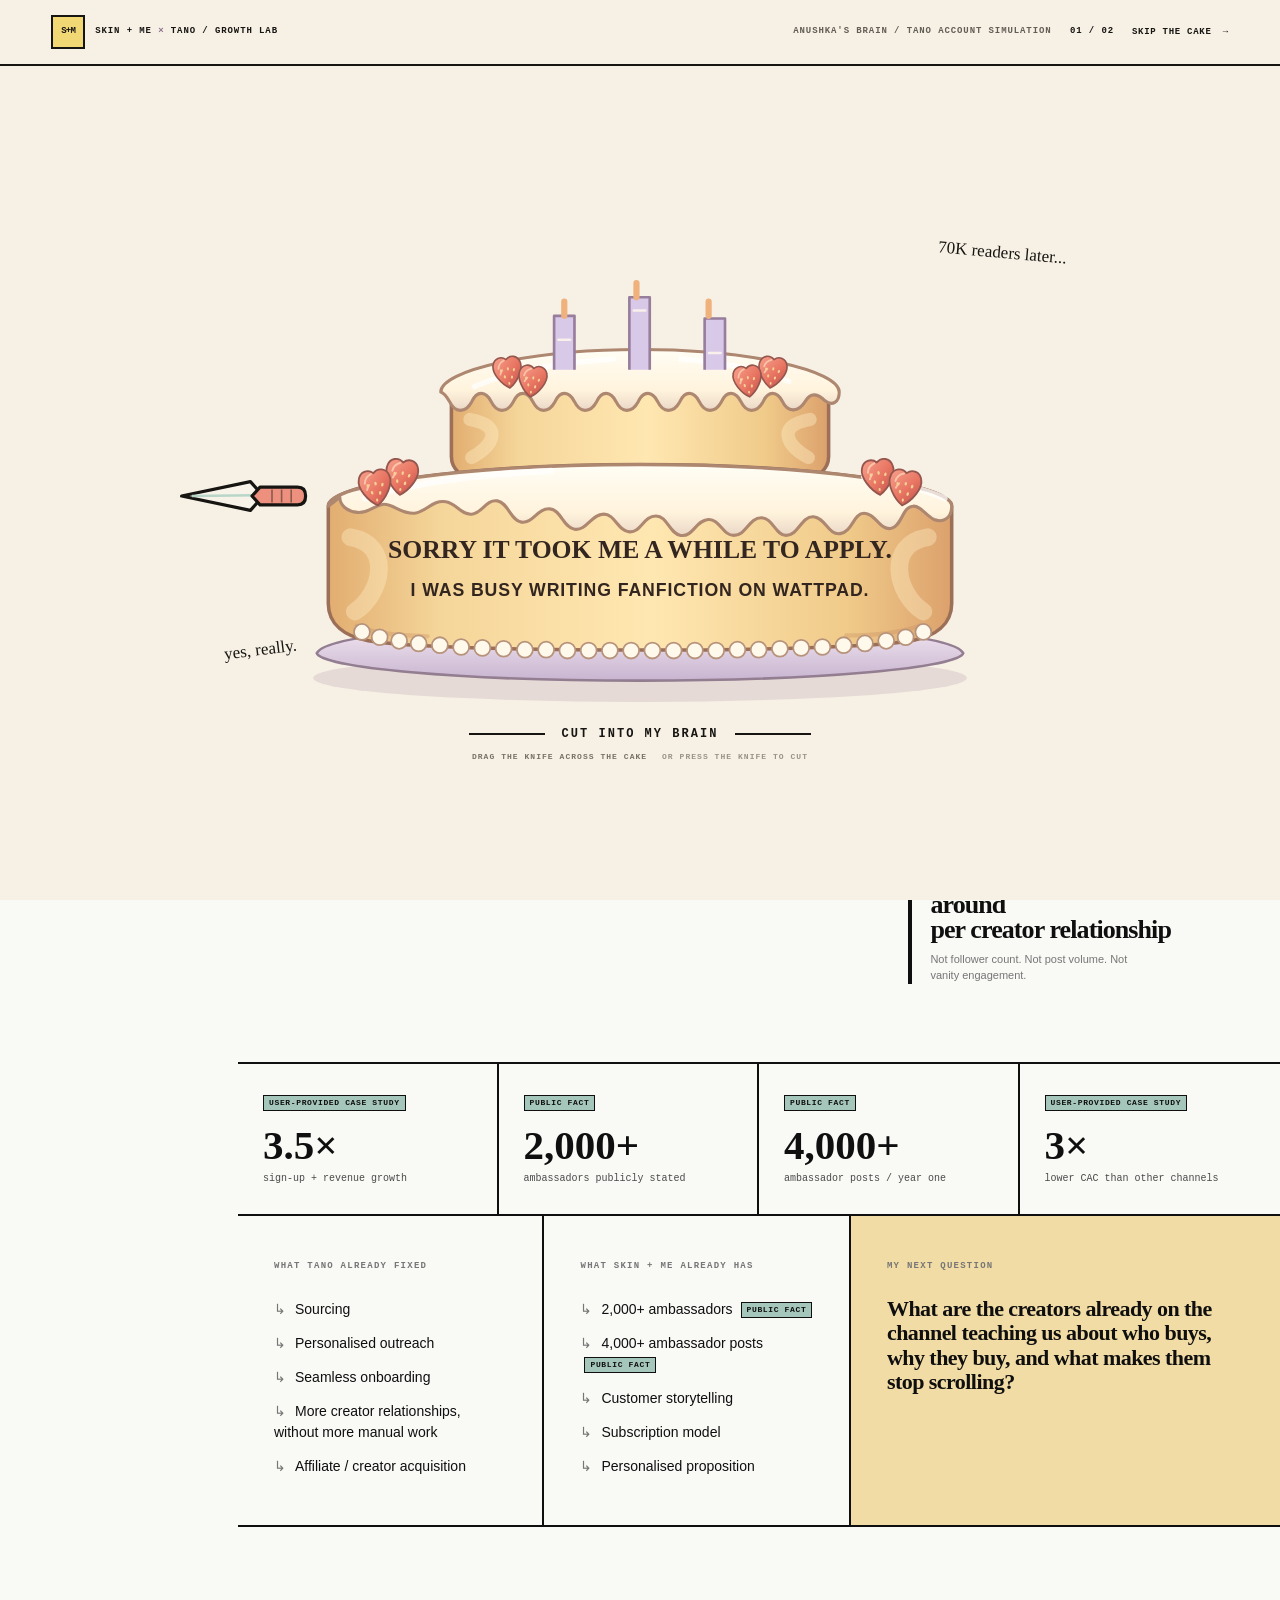
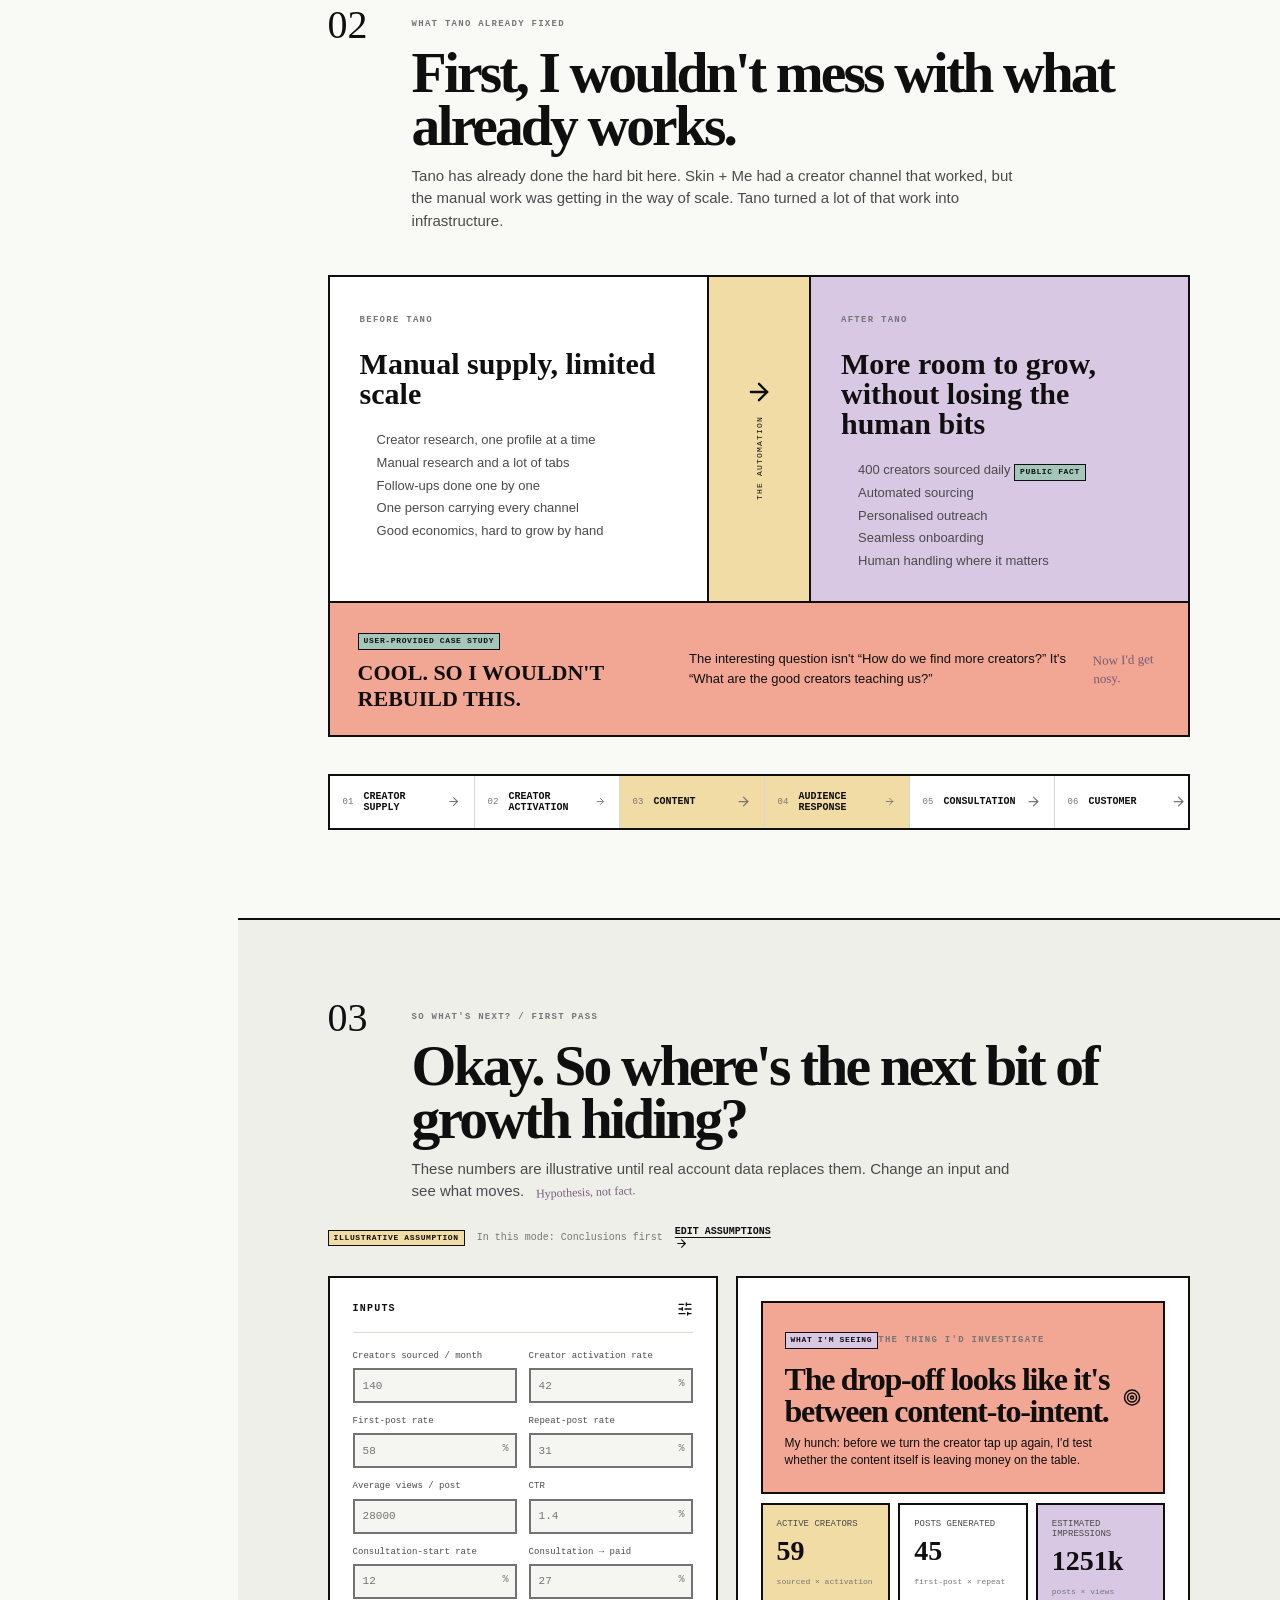
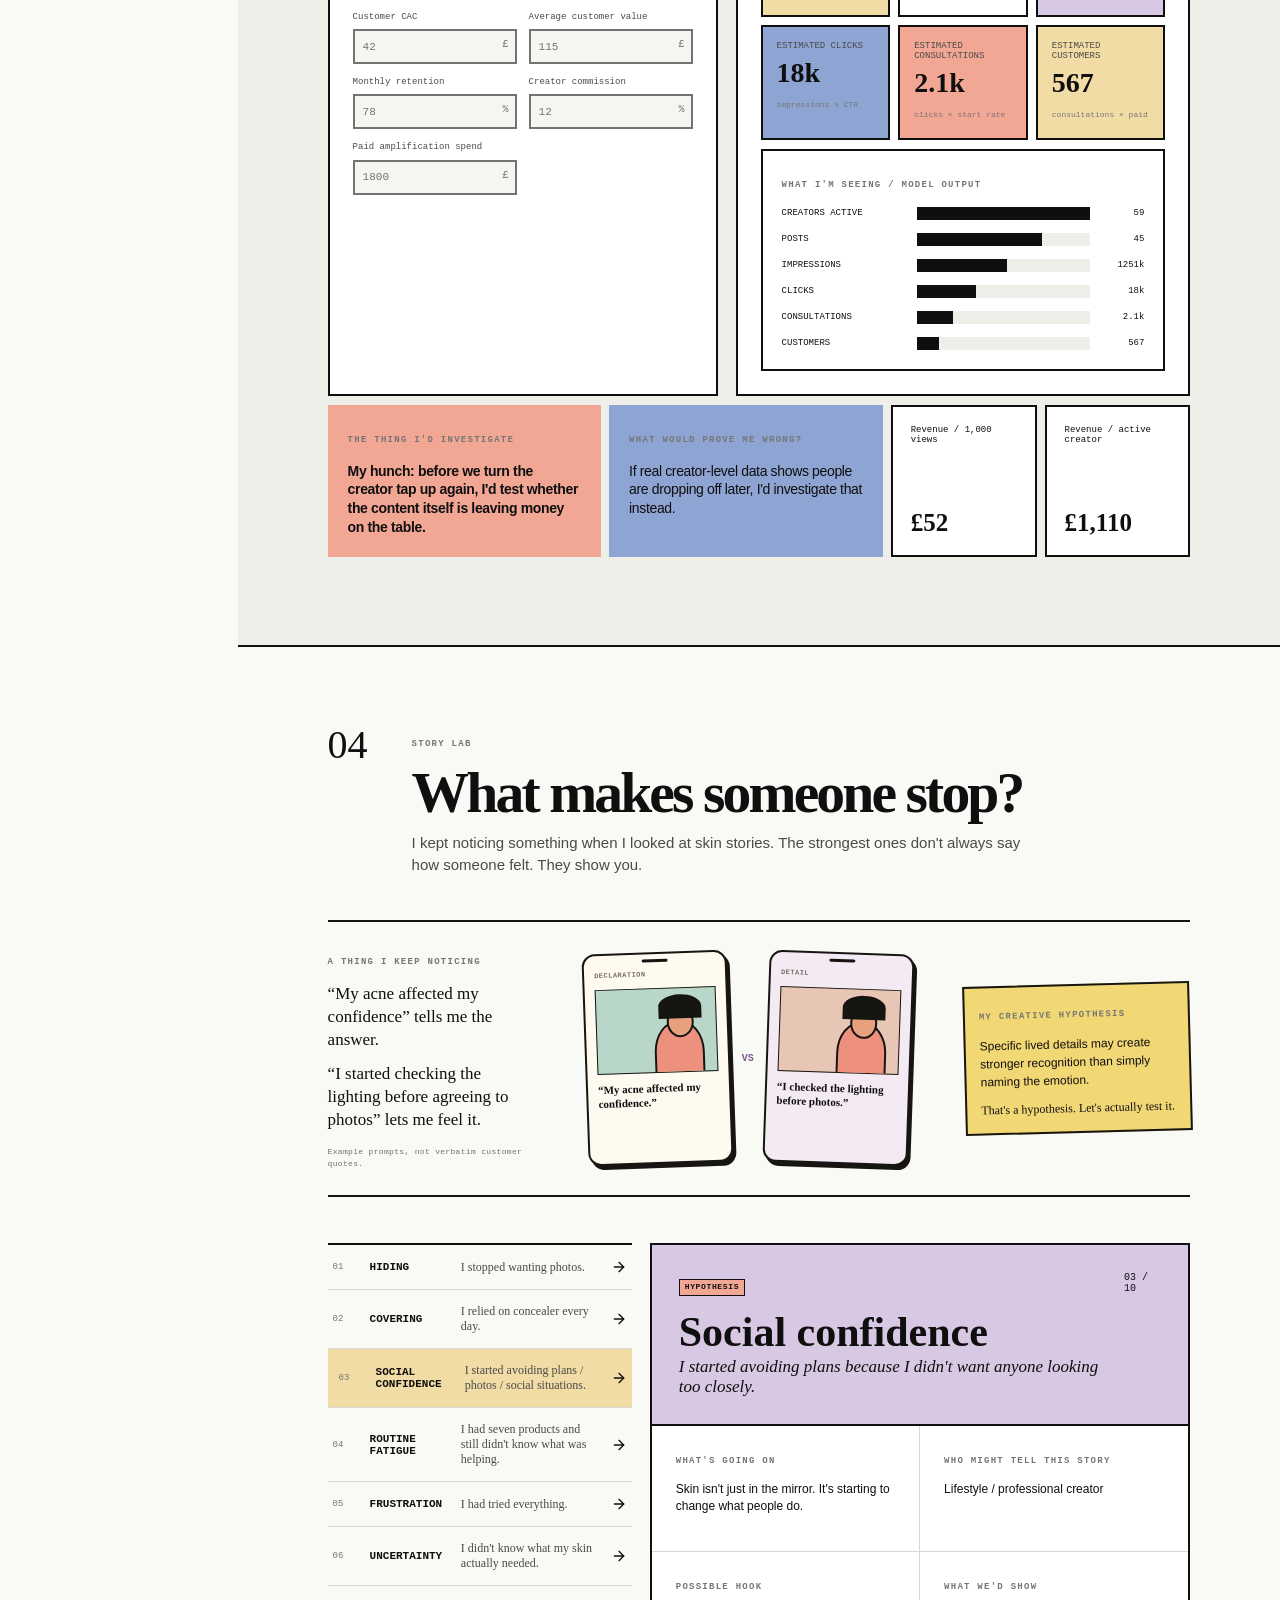
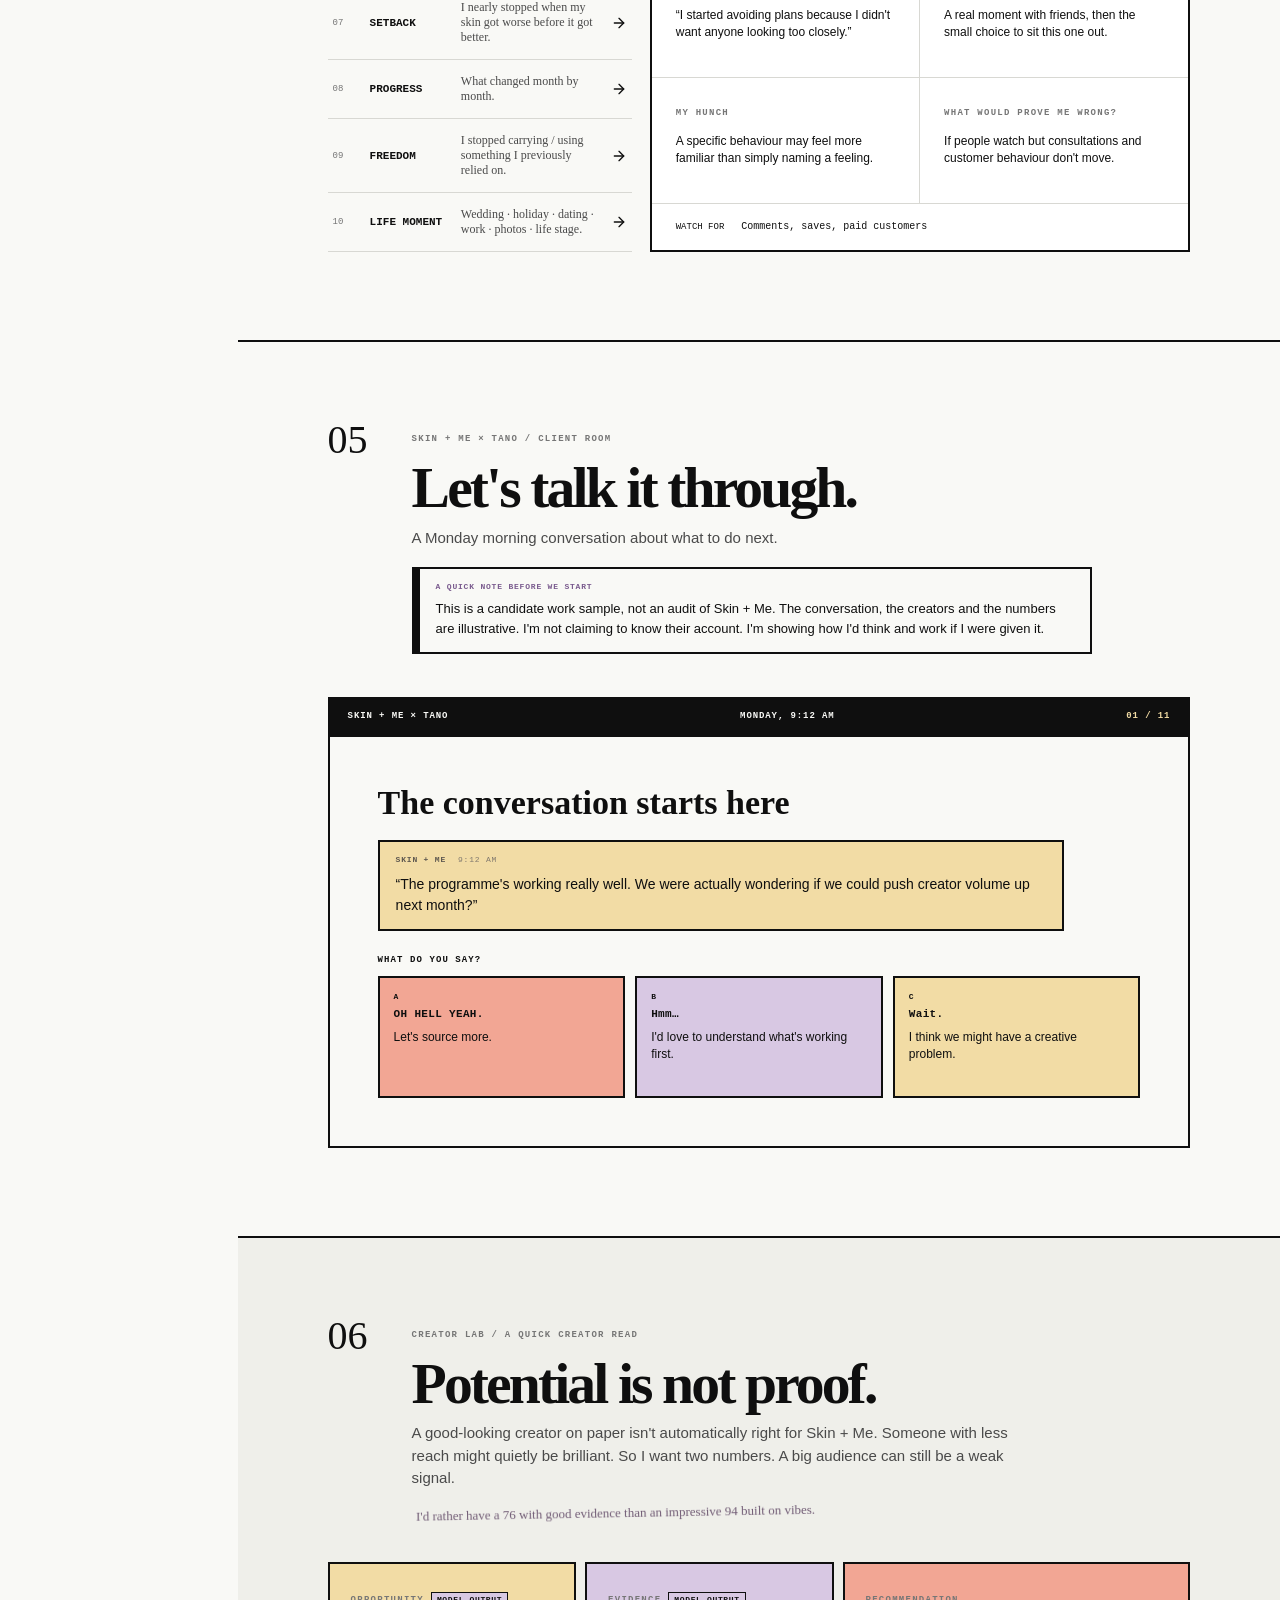
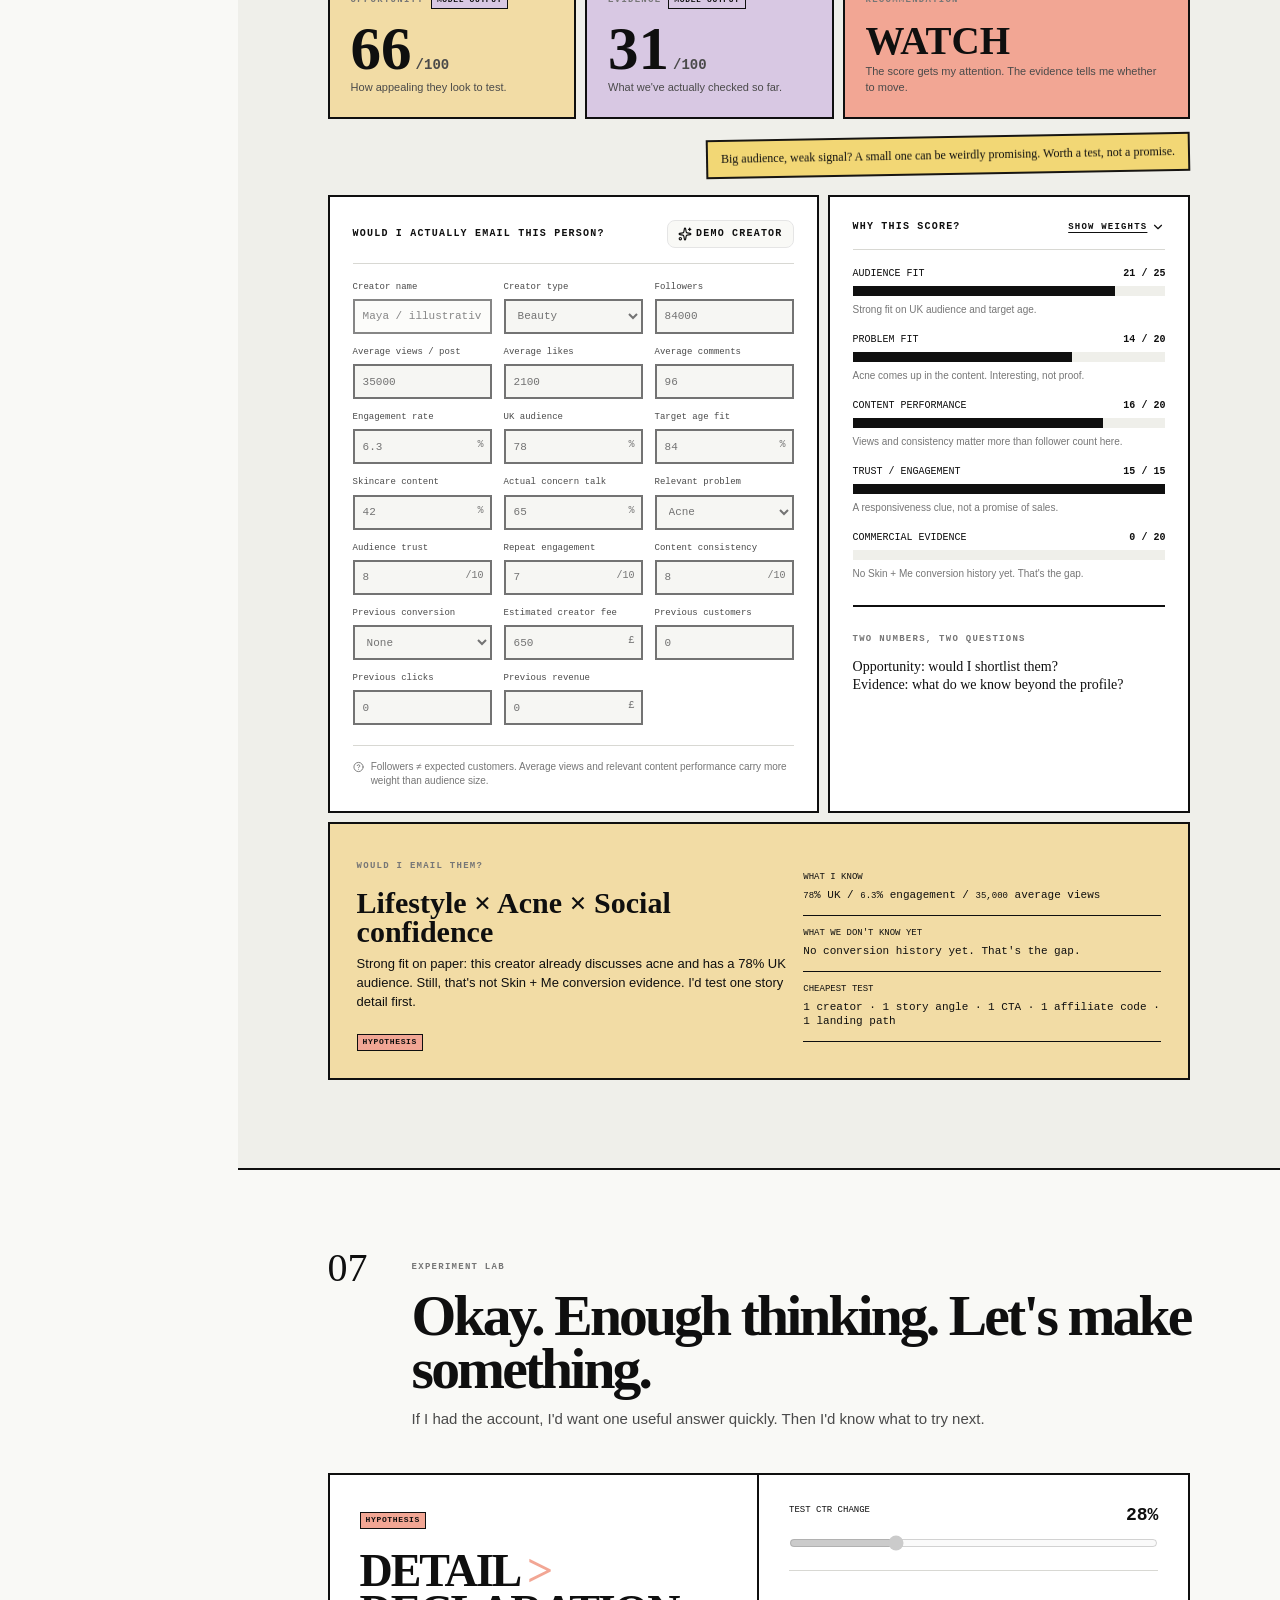
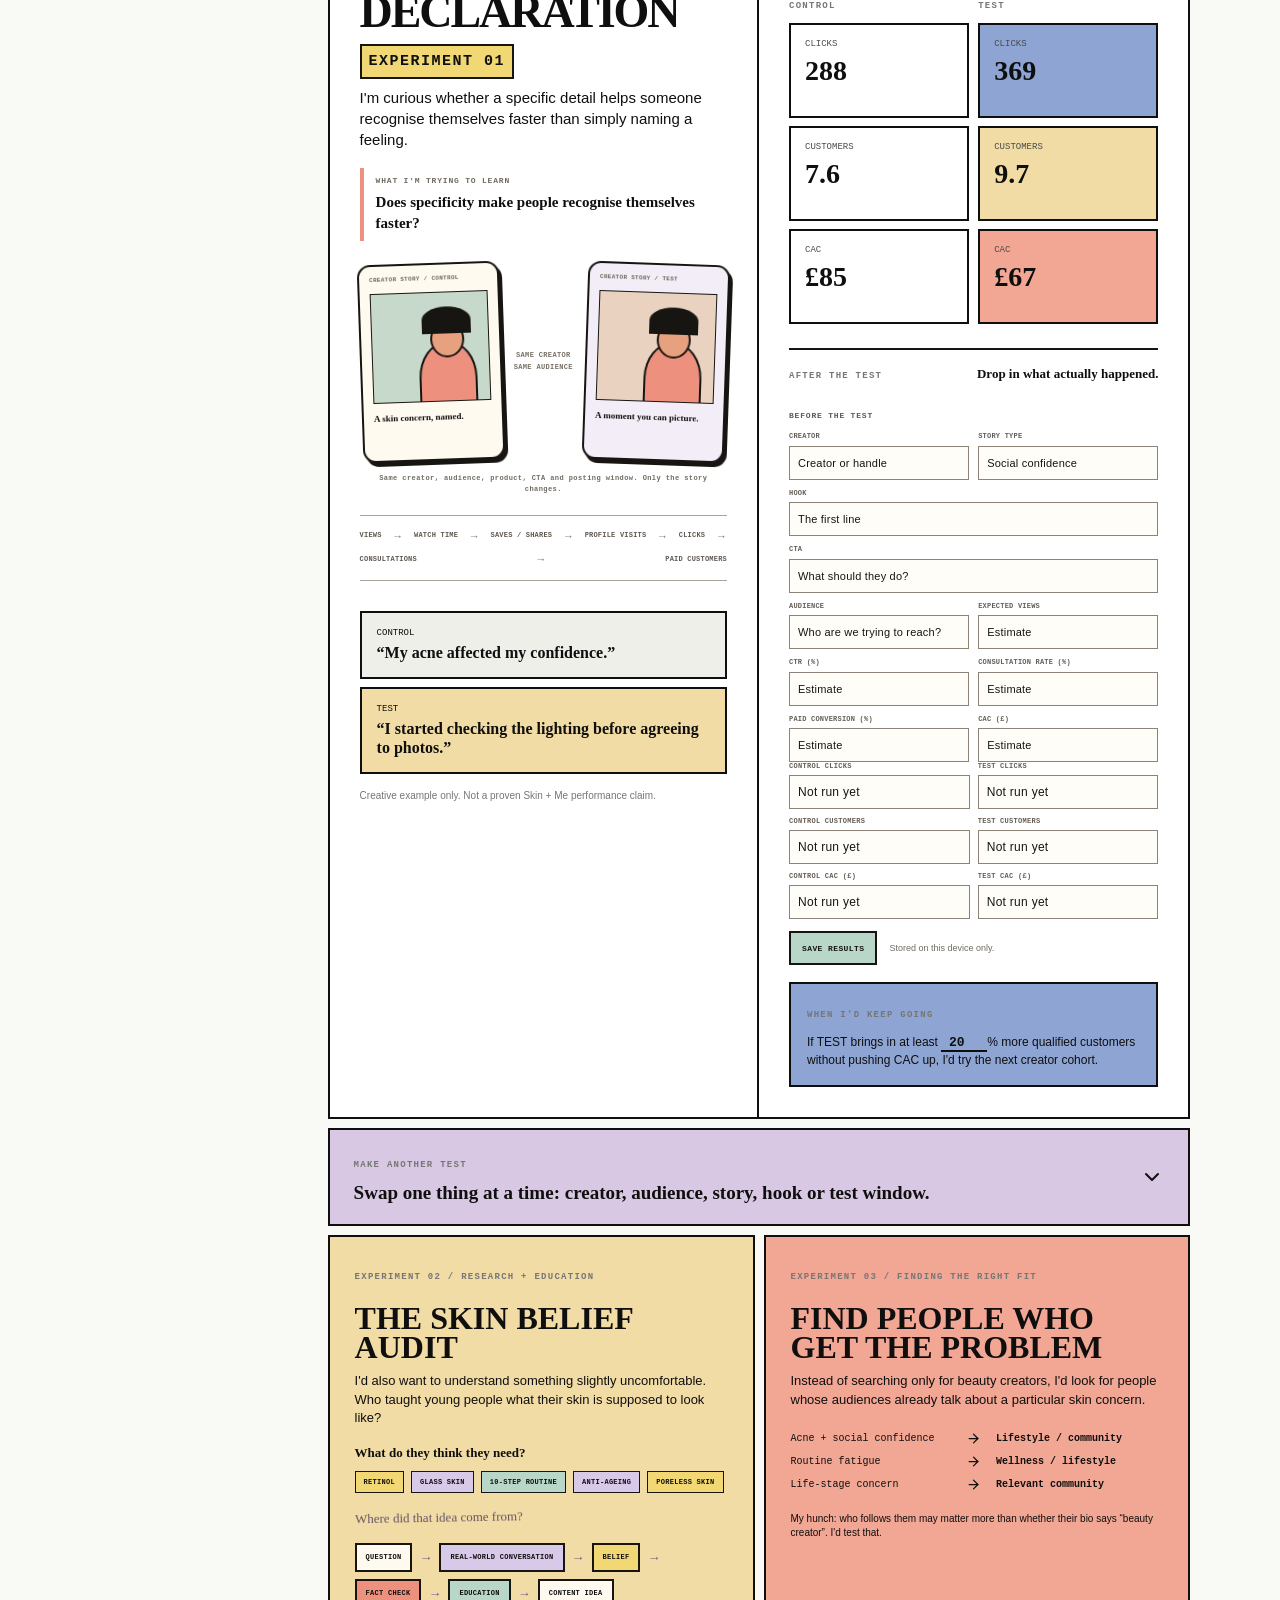
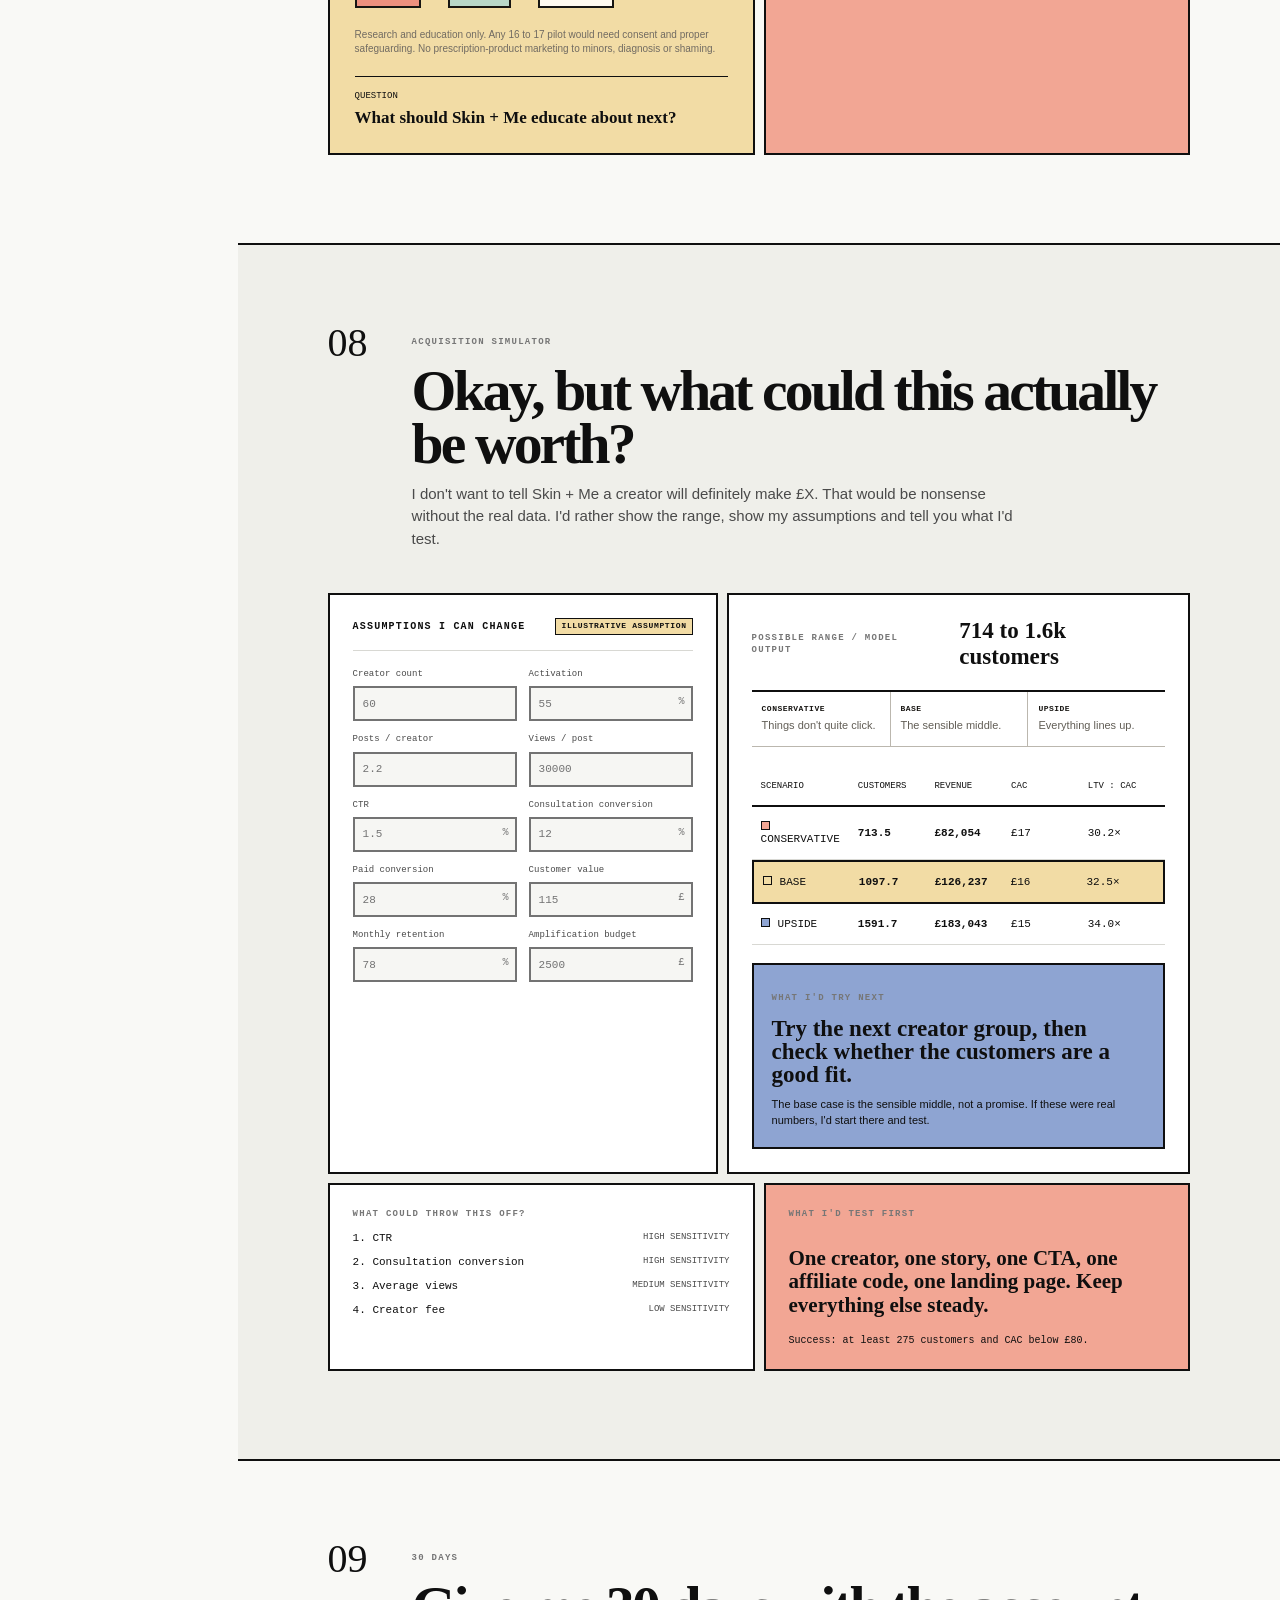
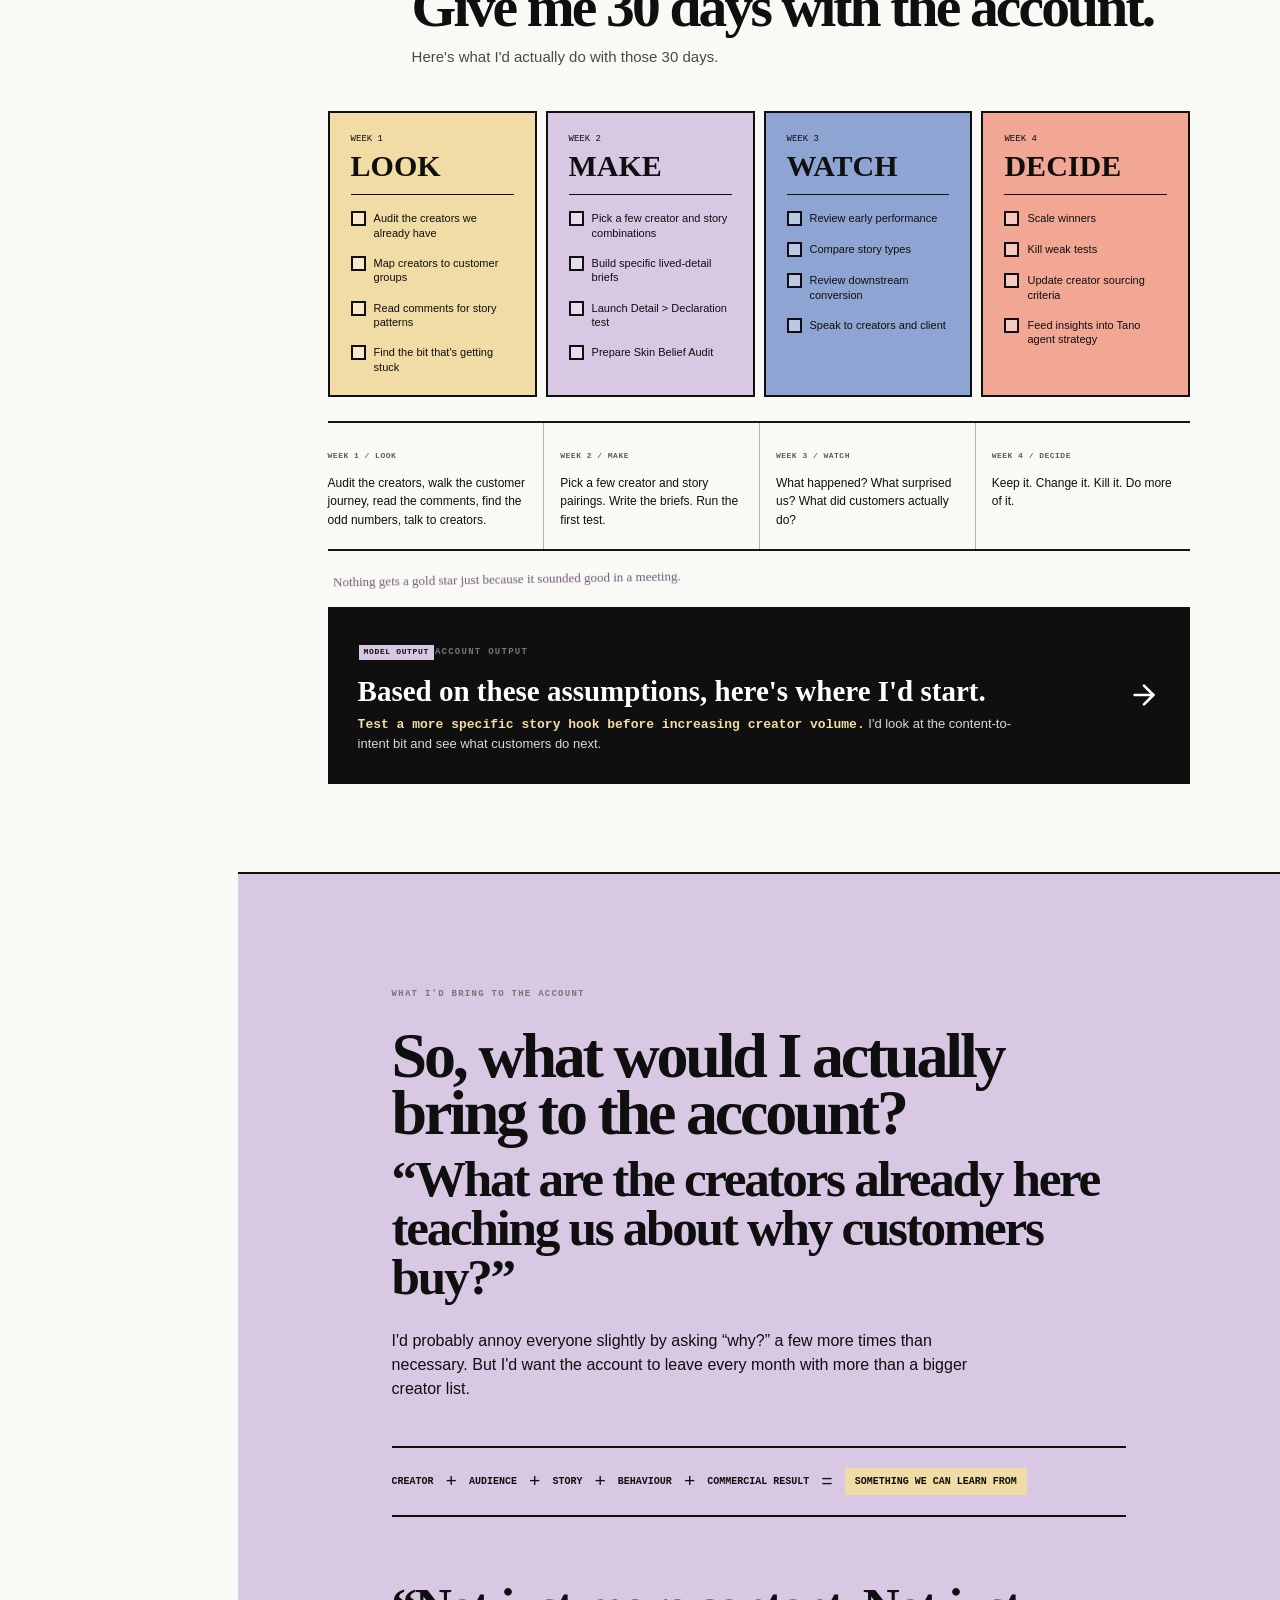
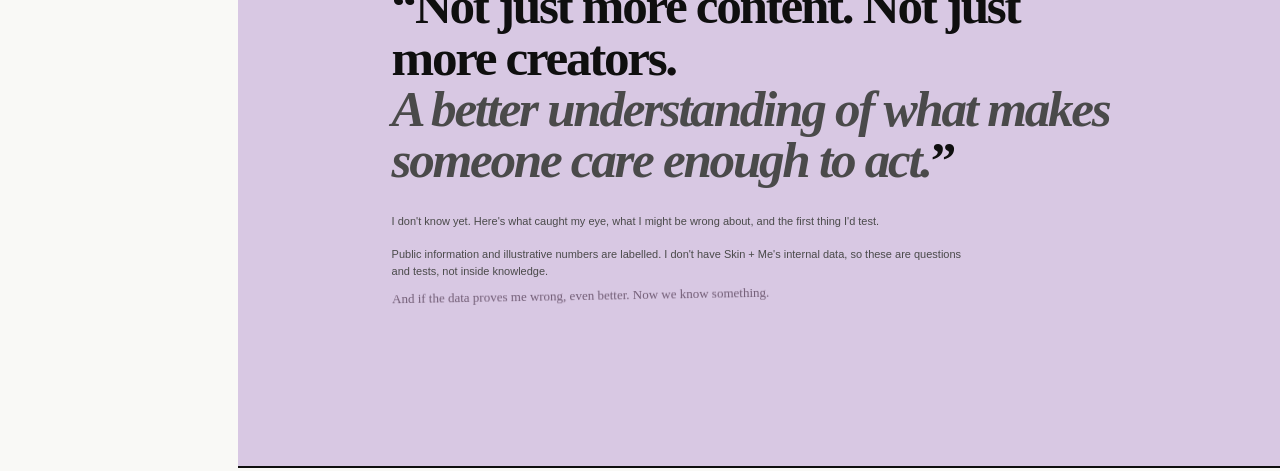
==== index.html @ ad7264e9 "Rename main.html to index.html" ====
<!DOCTYPE html>
<html lang="en">

<head>
    <meta charset="UTF-8">
    <meta name="viewport" content="width=device-width, initial-scale=1.0">
    <title>scale-diagnosis</title>
    <link rel="stylesheet" href="formatting.css">
    <link rel="stylesheet" href="opening.css">
    <link rel="stylesheet" href="client-room.css">
</head>

<body>
    <div id="root">
        <div class="opening" id="opening" hidden>
            <header class="opening-topline">
                <a class="opening-wordmark" href="#" aria-label="Skin + Me by Tano, Anushka's Growth Lab">
                    <span class="opening-mark">S+M</span>
                    <span>SKIN + ME <i>×</i> TANO / GROWTH LAB</span>
                </a>
                <span class="opening-edition">ANUSHKA'S BRAIN / TANO ACCOUNT SIMULATION <b>01 / 02</b></span>
                <button class="opening-skip" id="opening-skip" type="button">SKIP THE CAKE <span aria-hidden="true">&rarr;</span></button>
            </header>

            <section class="opening-screen cake-screen" id="cake-screen" aria-labelledby="cake-accessible-title">
                <h1 class="opening-sr-only" id="cake-accessible-title">Sorry it took me a while to apply. I was busy writing fanfiction on Wattpad.</h1>
                <div class="cake-stage" id="cake-stage" aria-live="polite">
                    <svg class="opening-svg-defs" aria-hidden="true" focusable="false">
                        <defs>
                            <linearGradient id="cake-sponge" x1="0" y1="0" x2="1" y2="0">
                                <stop offset="0" stop-color="#e2ad70" />
                                <stop offset=".18" stop-color="#f5d69a" />
                                <stop offset=".52" stop-color="#ffe7b1" />
                                <stop offset=".83" stop-color="#f0cb8a" />
                                <stop offset="1" stop-color="#dca16c" />
                            </linearGradient>
                            <linearGradient id="cake-cream" x1="0" y1="0" x2="0" y2="1">
                                <stop offset="0" stop-color="#fffdf5" />
                                <stop offset=".68" stop-color="#fff3dc" />
                                <stop offset="1" stop-color="#ead7c7" />
                            </linearGradient>
                            <linearGradient id="cake-berry" x1="0" y1="0" x2="1" y2="1">
                                <stop offset="0" stop-color="#f6a18c" />
                                <stop offset=".55" stop-color="#e87562" />
                                <stop offset="1" stop-color="#bd4f4b" />
                            </linearGradient>
                            <linearGradient id="cake-plate" x1="0" y1="0" x2="0" y2="1">
                                <stop offset="0" stop-color="#f5eaf3" />
                                <stop offset="1" stop-color="#c8b4d0" />
                            </linearGradient>
                            <filter id="cake-watercolor" x="-5%" y="-5%" width="110%" height="110%">
                                <feTurbulence type="fractalNoise" baseFrequency=".035 .06" numOctaves="2" seed="8" result="pigment" />
                                <feDisplacementMap in="SourceGraphic" in2="pigment" scale="1.1" xChannelSelector="R" yChannelSelector="G" />
                            </filter>
                        </defs>
                        <symbol id="cake-illustration" viewBox="0 0 940 620">
                            <ellipse cx="470" cy="559" rx="369" ry="27" fill="#8e738d" opacity=".18" />
                            <path d="M105 531c10-20 151-34 365-34s355 14 365 34c-5 16-158 31-365 31s-360-15-365-31z" fill="url(#cake-plate)" stroke="#937d91" stroke-width="3" />
                            <path d="M257 236c0-19 94-39 213-39s213 20 213 39v73c0 15-13 25-31 28-51 9-313 9-364 0-18-3-31-13-31-28z" fill="url(#cake-sponge)" stroke="#9c7058" stroke-width="4" stroke-linejoin="round" filter="url(#cake-watercolor)" />
                            <path d="M278 267c39 7 26 30 2 43m382-43c-39 7-26 30-2 43" fill="none" stroke="#fff0c9" stroke-width="15" opacity=".4" stroke-linecap="round" />
                            <path d="M118 365c0-25 157-47 352-47s352 22 352 47v110c0 24-19 37-45 42-75 14-539 14-614 0-26-5-45-18-45-42z" fill="url(#cake-sponge)" stroke="#9c7058" stroke-width="4" stroke-linejoin="round" filter="url(#cake-watercolor)" />
                            <path d="M143 400c48 8 36 64 5 84m647-84c-48 8-36 64-5 84" fill="none" stroke="#fff0c9" stroke-width="20" opacity=".38" stroke-linecap="round" />
                            <path d="M118 365c0-25 157-47 352-47s352 22 352 47c0 14-10 19-20 15-9-4-15-16-24-15-12 1-12 22-24 25-13 3-18-17-31-17-12 0-13 21-27 23-13 2-17-18-30-19-14-1-17 21-31 21-12 0-15-20-28-20-14 0-17 20-31 20-13 0-16-19-29-18-14 1-17 20-31 18-13-2-15-22-28-22-14 0-17 19-30 18-13-1-16-20-29-20-14 0-19 19-33 17-13-2-15-22-28-23-14-1-19 17-32 15-12-2-15-22-27-24-13-2-17 14-29 15-12 1-17-12-29-14-15-3-23 12-36 13-15 1-25-12-36-10-11 2-15 10-28 9-12-1-20-8-20-17z" fill="url(#cake-cream)" stroke="#ad8770" stroke-width="3.5" stroke-linejoin="round" />
                            <path d="M160 356c54-18 127-27 210-31m353 7c37 6 68 14 91 24" fill="none" stroke="#fff" stroke-width="7" opacity=".72" stroke-linecap="round" />
                            <path d="M150 500c24 10 53 11 80 12m473-1c30 0 60-3 83-11" fill="none" stroke="#c58d62" stroke-width="5" opacity=".34" stroke-linecap="round" />
                            <path d="M245 236 C245 212 346 188 470 188 C594 188 695 212 695 236 C695 248 687 252 679 246 C671 238 663 236 657 246 C649 259 637 260 631 247 C625 235 615 234 609 247 C602 260 590 260 584 247 C578 235 568 234 562 247 C555 260 543 260 537 247 C531 235 521 234 515 247 C508 260 496 260 490 247 C484 235 474 234 468 247 C461 260 449 260 443 247 C437 235 427 234 421 247 C414 260 402 260 396 247 C390 235 380 234 374 247 C367 260 355 260 349 247 C343 235 333 234 327 247 C320 260 308 260 302 247 C296 235 286 234 280 247 C273 260 261 260 255 247 C251 240 248 237 245 236 Z" fill="url(#cake-cream)" stroke="#ad8770" stroke-width="3.5" stroke-linejoin="round" />
                            <path d="M283 230c42-18 95-27 157-31m76 0c48 4 91 12 122 25" fill="none" stroke="#fff" stroke-width="6" opacity=".76" stroke-linecap="round" />

                            <path d="M373 211v-61h23v61m62 0v-82h23v82m62 0v-58h23v58" fill="#d9c9e9" stroke="#977e9c" stroke-width="3" stroke-linejoin="round" />
                            <path d="M384.5 150v-16m81.5-5v-16m81.5 37v-16" stroke="#efb27d" stroke-width="7" stroke-linecap="round" />
                            <path d="M378 177h13m72-33h13m72 48h13" stroke="#fff6ec" stroke-width="3" opacity=".85" stroke-linecap="round" />

                            <symbol id="cake-strawberry" viewBox="0 0 56 64">
                                <path d="M28 12C20 4 8 8 5 18 0 32 15 53 28 61 41 53 56 32 51 18 48 8 36 4 28 12z" fill="url(#cake-berry)" stroke="#95564e" stroke-width="2.8" stroke-linejoin="round" />
                                <path d="M13 26c1-7 5-11 11-13m-9 23c1-3 2-5 4-7" fill="none" stroke="#ffd2b6" stroke-width="3" opacity=".78" stroke-linecap="round" />
                                <g fill="#f4d294">
                                    <ellipse cx="17" cy="30" rx="1.8" ry="2.8" transform="rotate(-17 17 30)" />
                                    <ellipse cx="29" cy="28" rx="1.8" ry="2.8" />
                                    <ellipse cx="39" cy="31" rx="1.8" ry="2.8" transform="rotate(18 39 31)" />
                                    <ellipse cx="22" cy="41" rx="1.8" ry="2.8" transform="rotate(-10 22 41)" />
                                    <ellipse cx="34" cy="43" rx="1.8" ry="2.8" transform="rotate(10 34 43)" />
                                    <ellipse cx="28" cy="53" rx="1.6" ry="2.4" />
                                </g>
                            </symbol>
                            <use href="#cake-strawberry" x="302" y="190" width="37" height="45" transform="rotate(-8 320.5 212.5)" />
                            <use href="#cake-strawberry" x="330" y="200" width="37" height="45" transform="rotate(7 348.5 222.5)" />
                            <use href="#cake-strawberry" x="601" y="190" width="37" height="45" transform="rotate(8 619.5 212.5)" />
                            <use href="#cake-strawberry" x="573" y="200" width="37" height="45" transform="rotate(-7 591.5 222.5)" />
                            <use href="#cake-strawberry" x="180" y="306" width="42" height="49" transform="rotate(6 201 330.5)" />
                            <use href="#cake-strawberry" x="150" y="318" width="42" height="49" transform="rotate(-8 171 342.5)" />
                            <use href="#cake-strawberry" x="718" y="306" width="42" height="49" transform="rotate(-6 739 330.5)" />
                            <use href="#cake-strawberry" x="748" y="318" width="42" height="49" transform="rotate(8 769 342.5)" />

                            <g fill="#fff9ec" stroke="#b7937b" stroke-width="2">
                                <circle cx="156" cy="507" r="9" /><circle cx="176" cy="513" r="9" /><circle cx="198" cy="517" r="9" />
                                <circle cx="220" cy="520" r="9" /><circle cx="244" cy="522" r="9" /><circle cx="268" cy="524" r="9" />
                                <circle cx="292" cy="525" r="9" /><circle cx="316" cy="526" r="9" /><circle cx="340" cy="527" r="9" />
                                <circle cx="364" cy="527" r="9" /><circle cx="388" cy="528" r="9" /><circle cx="412" cy="528" r="9" />
                                <circle cx="436" cy="528" r="9" /><circle cx="460" cy="528" r="9" /><circle cx="484" cy="528" r="9" />
                                <circle cx="508" cy="528" r="9" /><circle cx="532" cy="528" r="9" /><circle cx="556" cy="528" r="9" />
                                <circle cx="580" cy="527" r="9" /><circle cx="604" cy="527" r="9" /><circle cx="628" cy="526" r="9" />
                                <circle cx="652" cy="525" r="9" /><circle cx="676" cy="524" r="9" /><circle cx="700" cy="522" r="9" />
                                <circle cx="724" cy="520" r="9" /><circle cx="748" cy="517" r="9" /><circle cx="770" cy="513" r="9" />
                                <circle cx="790" cy="507" r="9" />
                            </g>
                            <text x="470" y="424" fill="#33251f" text-anchor="middle" font-family="Playfair Display Variable, Georgia, serif" font-size="29" font-weight="700">SORRY IT TOOK ME A WHILE TO APPLY.</text>
                            <text x="470" y="466" fill="#33251f" text-anchor="middle" font-family="Manrope Variable, Arial, sans-serif" font-size="20" font-weight="800" letter-spacing="1">I WAS BUSY WRITING FANFICTION ON WATTPAD.</text>
                        </symbol>
                    </svg>
                    <div class="cake-art" aria-hidden="true">
                        <div class="cake-half cake-half-left"><svg viewBox="0 0 940 620"><use href="#cake-illustration"></use></svg></div>
                        <div class="cake-half cake-half-right"><svg viewBox="0 0 940 620"><use href="#cake-illustration"></use></svg></div>
                    </div>
                    <span class="cake-note cake-note-readers">70K readers later...</span>
                    <span class="cake-note cake-note-really">yes, really.</span>
                    <button class="cake-knife" id="cake-knife" type="button" aria-label="Drag the knife across the cake, or press Enter to cut it">
                        <svg viewBox="0 0 170 50" aria-hidden="true" focusable="false">
                            <path d="M7 25 93 7l16 18-16 18z" fill="#f8f3e9" stroke="#171512" stroke-width="4" stroke-linejoin="round" />
                            <path d="m20 25 77-1" stroke="#b8d7c9" stroke-width="3" />
                            <path d="M105 14h47q10 0 10 11t-10 11h-47l-10-11z" fill="#ed907e" stroke="#171512" stroke-width="4" stroke-linejoin="round" />
                            <path d="M120 17v16m12-16v16m12-16v16" stroke="#171512" stroke-width="2" opacity=".45" />
                        </svg>
                    </button>
                    <div class="cake-reveal" id="cake-reveal" hidden>
                        <p class="reveal-overline">A SMALL, REASONABLE QUESTION</p>
                        <h2><span>SO...</span> IS THERE A PLACE AT TANO <em>FOR A WATTPAD AUTHOR?</em></h2>
                        <p class="reveal-whisper">Let's find out.</p>
                        <button class="opening-button opening-button-coral" id="open-brain" type="button">OPEN MY BRAIN <span aria-hidden="true">&rarr;</span></button>
                    </div>
                </div>
                <p class="cake-instruction" id="cake-instruction"><span class="instruction-line"></span> CUT INTO MY BRAIN <span class="instruction-line"></span></p>
                <p class="cake-hint">DRAG THE KNIFE ACROSS THE CAKE <span>OR PRESS THE KNIFE TO CUT</span></p>
            </section>

            <section class="opening-screen brain-screen" id="brain-screen" aria-labelledby="brain-copy-title" hidden>
                <div class="brain-layout">
                    <div class="brain-artboard" role="img" aria-label="Anushka, an expressive editorial illustration with an open lilac brain and a collage of ideas: 70K community, creators, growth, story, AI, operations, £17K leakage, 37 to 7, £50K deal, but why, test it, and Skin + Me. Creator card, phone, skincare tube, magnifier, graph, calculator, sticky note, speech bubble, funnel, customer profile, AI agent, notebook, camera, writing notebook, spreadsheet and question mark orbit her.">
                        <svg class="brain-person" viewBox="0 0 500 620" aria-hidden="true" focusable="false">
                            <path d="M111 578c10-91 49-141 139-157 97-17 165 40 181 157z" fill="#ed907e" stroke="#171512" stroke-width="7" stroke-linejoin="round" />
                            <path d="M206 433c8-32 5-52-6-75h116c-11 27-11 54 1 77l-59 52z" fill="#e8a17f" stroke="#171512" stroke-width="6" stroke-linejoin="round" />
                            <path d="M125 307c-14-123 19-221 126-239 110-18 160 74 145 218-11 96-55 161-137 164-75 3-122-54-134-143" fill="#191713" stroke="#171512" stroke-width="7" stroke-linejoin="round" />
                            <path d="M163 275c-2-99 42-163 111-162 70 2 109 68 91 168-14 79-38 133-103 137-59 4-91-59-99-143" fill="#e8a17f" stroke="#171512" stroke-width="6" />
                            <path d="M153 205c-5-50 3-95 36-127 21-21 46-31 72-31 29 0 58 15 76 38 15 19 21 46 19 76-16-11-26-27-29-47-19 25-52 40-99 42-29 1-52 16-75 49" fill="#191713" stroke="#171512" stroke-width="7" stroke-linejoin="round" />
                            <path d="M190 174c-11-37 4-71 34-84 15-7 32-6 45 0 10-18 29-28 49-22 22 7 33 28 30 48 22 10 31 37 21 58-10 21-33 29-54 23-11 16-34 22-52 12-19 8-42 2-51-14-9 0-17-8-22-21z" fill="#d9c9e9" stroke="#171512" stroke-width="5" stroke-linejoin="round" />
                            <path d="M227 109c-8 10-8 22 1 31m31-42c-8 13-6 25 4 33m31-46c-9 12-8 25 2 33m37-20c-9 10-10 19-4 28m-104 11c12-6 23-3 31 7m30-8c11-8 24-7 33 2m-11 31c-9-7-19-8-30-2" fill="none" stroke="#171512" stroke-width="4" stroke-linecap="round" />
                            <path d="M192 246q24-20 48 0m67 0q24-20 46 2" fill="none" stroke="#171512" stroke-width="6" stroke-linecap="round" />
                            <circle cx="215" cy="265" r="7" fill="#171512" />
                            <circle cx="330" cy="265" r="7" fill="#171512" />
                            <path d="M265 267q-12 30-5 38l16 2" fill="none" stroke="#171512" stroke-width="5" stroke-linecap="round" stroke-linejoin="round" />
                            <path d="M237 330q29 24 61-4" fill="none" stroke="#171512" stroke-width="6" stroke-linecap="round" />
                            <path d="M124 309q-27-15-28 12 1 25 33 28m274-49q26-11 27 16-4 25-34 27" fill="#e8a17f" stroke="#171512" stroke-width="6" />
                            <path d="m126 571 70-76 64 40 77-44 76 80" fill="none" stroke="#171512" stroke-width="7" stroke-linejoin="round" />
                            <path d="m226 455 33 27 34-27" fill="#f2d775" stroke="#171512" stroke-width="5" stroke-linejoin="round" />
                            <path d="M153 198q-21-26-31-9m249-14q18-25 28-7" fill="none" stroke="#b8d7c9" stroke-width="7" stroke-linecap="round" />
                            <path d="M105 120l-16-17m26 4-1-23m18 29 12-17m225 53 18-14m-10 32 24-2" fill="none" stroke="#ed907e" stroke-width="5" stroke-linecap="round" />
                        </svg>

                        <span class="brain-token token-community">70K COMMUNITY</span>
                        <span class="brain-token token-creators" data-flight="creator">CREATORS</span>
                        <span class="brain-token token-growth">GROWTH</span>
                        <span class="brain-token token-story" data-flight="story">STORY</span>
                        <span class="brain-token token-ai">AI</span>
                        <span class="brain-token token-operations">OPERATIONS</span>
                        <span class="brain-token token-leakage">&pound;17K LEAKAGE</span>
                        <span class="brain-token token-ratio">37 &rarr; 7</span>
                        <span class="brain-token token-deal">&pound;50K DEAL</span>
                        <span class="brain-token token-why" data-flight="diagnosis">BUT WHY?</span>
                        <span class="brain-token token-test" data-flight="experiments">TEST IT</span>
                        <span class="brain-token token-skin">SKIN + ME</span>

                        <div class="brain-object creator-card" role="presentation"><span>CREATOR PROFILE</span><strong>MAYA / 70K</strong><small>skincare · UK</small></div>
                        <div class="brain-object thought-phone" role="presentation"><span class="phone-camera"></span><span class="phone-picture"></span><span class="phone-caption">4 STORIES</span></div>
                        <div class="brain-object skincare-tube" role="presentation"><span>SKIN</span><i></i></div>
                        <div class="brain-object magnifier" role="presentation"><span></span></div>
                        <div class="brain-object graph-card" role="presentation"><span>WEEK 04</span><svg viewBox="0 0 90 44" aria-hidden="true"><path d="M3 37 22 28 37 31 56 12 69 18 86 4" /></svg></div>
                        <div class="brain-object calculator" data-flight="simulator" role="presentation"><span>+</span><span>&pound;</span><span>=</span><span>?</span></div>
                        <div class="brain-object sticky-note" role="presentation">but what<br>changed?</div>
                        <div class="brain-object speech-bubble" role="presentation">BUT WHY?</div>
                        <div class="brain-object funnel" role="presentation"><i></i></div>
                        <div class="brain-object customer-card" role="presentation"><span>CUSTOMER</span><strong>routine-first</strong><small>new to actives</small></div>
                        <div class="brain-object ai-agent" role="presentation"><b>AI</b><i></i><i></i><i></i></div>
                        <div class="brain-object writing-notebook" role="presentation"><span>DRAFT / CH. 48</span><i></i><i></i><i></i></div>
                        <div class="brain-object camera-object" role="presentation"><span></span><i></i></div>
                        <div class="brain-object spreadsheet" role="presentation"><span>TEST</span><span>VIEW</span><span>ACT</span><span>0.8</span><span>2.1</span><span>3.4</span></div>
                        <span class="brain-object question-mark" role="presentation">?</span>
                        <span class="brain-doodle doodle-spark" aria-hidden="true">✳</span>
                        <span class="brain-doodle doodle-loop" aria-hidden="true">↝</span>
                    </div>

                    <div class="brain-copy">
                        <p class="brain-eyebrow">ANUSHKA'S BRAIN <span>/ CURRENTLY OVERTHINKING SKIN + ME</span></p>
                        <h2 id="brain-copy-title">Okay, give me <em>the account.</em></h2>
                        <p class="brain-copy-lead">I have a slightly annoying habit of asking ‘but why?’ after everyone else has moved on.</p>
                        <p>So I pretended you gave me Skin + Me tomorrow.<br>Here's where my brain went.</p>
                        <p class="brain-handwritten">Not a pitch deck.<br>Just me thinking out loud.</p>
                        <button class="opening-button opening-button-ink" id="open-account" type="button">OPEN THE ACCOUNT <span aria-hidden="true">&rarr;</span></button>
                    </div>
                </div>
            </section>
        </div>
        <div class="lab-shell" x-file-name="Home" x-line-number="160" x-column="9" x-component="div" x-id="Home_160_9"
            x-dynamic="true" x-source-type="computed" x-source-editable="false">
            <aside class="side-nav " data-testid="main-navigation" x-file-name="Home" x-line-number="161" x-column="4"
                x-component="aside" x-id="Home_161_4" x-dynamic="false">
                <div class="brand-lockup" x-file-name="Home" x-line-number="162" x-column="6" x-component="div"
                    x-id="Home_162_6" x-dynamic="false">
                    <div class="brand-mark" x-file-name="Home" x-line-number="162" x-column="36" x-component="div"
                        x-id="Home_162_36" x-dynamic="false">
                        S+M
                    </div>
                    <div x-file-name="Home" x-line-number="162" x-column="73" x-component="div" x-id="Home_162_73"
                        x-dynamic="false">
                        <strong x-file-name="Home" x-line-number="162" x-column="78" x-component="strong"
                            x-id="Home_162_78" x-dynamic="false">SKIN + ME</strong>
                        <span x-file-name="Home" x-line-number="162" x-column="104" x-component="span"
                            x-id="Home_162_104" x-dynamic="false">× TANO / GROWTH LAB</span>
                    </div>
                </div>
                <button class="mobile-close" aria-label="Close navigation" data-testid="navigation-close-button"
                    x-file-name="Home" x-line-number="163" x-column="6" x-component="button" x-id="Home_163_6"
                    x-dynamic="false">
                    <svg xmlns="http://www.w3.org/2000/svg" width="18" height="18" viewBox="0 0 24 24" fill="none"
                        stroke="currentColor" stroke-width="2" stroke-linecap="round" stroke-linejoin="round"
                        class="lucide lucide-x" aria-hidden="true">
                        <path d="M18 6 6 18"></path>
                        <path d="m6 6 12 12"></path>
                    </svg>
                </button>
                <div class="nav-label" x-file-name="Home" x-line-number="164" x-column="6" x-component="div"
                    x-id="Home_164_6" x-dynamic="false">ACCOUNT WORKSPACE</div>
                <nav x-file-name="Home" x-line-number="165" x-column="6" x-component="nav" x-id="Home_165_6"
                    x-dynamic="true" x-source-type="computed" x-source-editable="false">
                    <a href="#account" data-testid="nav-account" x-file-name="Home" x-line-number="165" x-column="42"
                        x-component="a" x-id="Home_165_42" x-dynamic="true" x-source-type="computed"
                        x-source-editable="false"><span x-file-name="Home" x-line-number="165" x-column="138"
                            x-component="span" x-id="Home_165_138" x-dynamic="true" x-source-type="computed"
                            x-source-editable="false">01</span>ACCOUNT</a><a href="#engine" data-testid="nav-engine"
                        x-file-name="Home" x-line-number="165" x-column="42" x-component="a" x-id="Home_165_42"
                        x-dynamic="true" x-source-type="computed" x-source-editable="false">
                        <span x-file-name="Home" x-line-number="165" x-column="138" x-component="span"
                            x-id="Home_165_138" x-dynamic="true" x-source-type="computed"
                            x-source-editable="false">02</span>
                        WHAT TANO ALREADY FIXED
                    </a>
                    <a href="#diagnosis" data-testid="nav-diagnosis" x-file-name="Home" x-line-number="165"
                        x-column="42" x-component="a" x-id="Home_165_42" x-dynamic="true" x-source-type="computed"
                        x-source-editable="false">
                        <span x-file-name="Home" x-line-number="165" x-column="138" x-component="span"
                            x-id="Home_165_138" x-dynamic="true" x-source-type="computed"
                            x-source-editable="false">03</span>
                        SO WHAT'S NEXT?
                    </a>
                    <a href="#story" data-testid="nav-story" x-file-name="Home" x-line-number="165" x-column="42"
                        x-component="a" x-id="Home_165_42" x-dynamic="true" x-source-type="computed"
                        x-source-editable="false">
                        <span x-file-name="Home" x-line-number="165" x-column="138" x-component="span"
                            x-id="Home_165_138" x-dynamic="true" x-source-type="computed"
                            x-source-editable="false">04</span>
                        STORY LAB
                    </a>
                    <a href="#client-room" data-testid="nav-client-room"><span>05</span>CLIENT ROOM</a>
                    <a href="#creator" data-testid="nav-creator" x-file-name="Home" x-line-number="165" x-column="42"
                        x-component="a" x-id="Home_165_42" x-dynamic="true" x-source-type="computed"
                        x-source-editable="false">
                        <span x-file-name="Home" x-line-number="165" x-column="138" x-component="span"
                            x-id="Home_165_138" x-dynamic="true" x-source-type="computed"
                            x-source-editable="false">07</span>
                        CREATOR LAB
                    </a>
                    <a href="#experiments" data-testid="nav-experiments" x-file-name="Home" x-line-number="165"
                        x-column="42" x-component="a" x-id="Home_165_42" x-dynamic="true" x-source-type="computed"
                        x-source-editable="false">
                        <span x-file-name="Home" x-line-number="165" x-column="138" x-component="span"
                            x-id="Home_165_138" x-dynamic="true" x-source-type="computed"
                            x-source-editable="false">06</span>
                        EXPERIMENT LAB
                    </a>
                    <a href="#simulator" data-testid="nav-simulator" x-file-name="Home" x-line-number="165"
                        x-column="42" x-component="a" x-id="Home_165_42" x-dynamic="true" x-source-type="computed"
                        x-source-editable="false">
                        <span x-file-name="Home" x-line-number="165" x-column="138" x-component="span"
                            x-id="Home_165_138" x-dynamic="true" x-source-type="computed"
                            x-source-editable="false">08</span>
                        ACQUISITION SIMULATOR
                    </a>
                    <a href="#plan" data-testid="nav-plan" x-file-name="Home" x-line-number="165" x-column="42"
                        x-component="a" x-id="Home_165_42" x-dynamic="true" x-source-type="computed"
                        x-source-editable="false">
                        <span x-file-name="Home" x-line-number="165" x-column="138" x-component="span"
                            x-id="Home_165_138" x-dynamic="true" x-source-type="computed"
                            x-source-editable="false">09</span>
                        30 DAYS
                    </a>
                </nav>
                <div class="side-footer" x-file-name="Home" x-line-number="166" x-column="6" x-component="div"
                    x-id="Home_166_6" x-dynamic="false">
                    <div class="signal-dot" x-file-name="Home" x-line-number="166" x-column="35" x-component="div"
                        x-id="Home_166_35" x-dynamic="false">
                    </div>
                    <span x-file-name="Home" x-line-number="166" x-column="66" x-component="span" x-id="Home_166_66"
                        x-dynamic="false">
                        LOCAL MODEL / NO LIVE DATA
                    </span>
                </div>
            </aside>
            <main class="main-canvas" x-file-name="Home" x-line-number="169" x-column="4" x-component="main"
                x-id="Home_169_4" x-dynamic="false">
                <header class="topbar" x-file-name="Home" x-line-number="170" x-column="6" x-component="header"
                    x-id="Home_170_6" x-dynamic="false">
                    <button class="mobile-menu" aria-label="Open navigation" data-testid="navigation-open-button"
                        x-file-name="Home" x-line-number="170" x-column="33" x-component="button" x-id="Home_170_33"
                        x-dynamic="false">
                        <svg xmlns="http://www.w3.org/2000/svg" width="20" height="20" viewBox="0 0 24 24" fill="none"
                            stroke="currentColor" stroke-width="2" stroke-linecap="round" stroke-linejoin="round"
                            class="lucide lucide-menu" aria-hidden="true">
                            <path d="M4 5h16"></path>
                            <path d="M4 12h16"></path>
                            <path d="M4 19h16"></path>
                        </svg>
                    </button>
                    <span class="topbar-path" x-file-name="Home" x-line-number="170" x-column="193" x-component="span"
                        x-id="Home_170_193" x-dynamic="false">ACCOUNT / SKIN + ME / 2025–26</span>
                    <div class="topbar-actions" x-file-name="Home" x-line-number="170" x-column="259" x-component="div"
                        x-id="Home_170_259" x-dynamic="false">
                        <div class="mode-switch" data-testid="mode-switch" x-file-name="Home" x-line-number="170"
                            x-column="291" x-component="div" x-id="Home_170_291" x-dynamic="true"
                            x-source-type="computed" x-source-editable="false">
                            <span class="eyebrow" x-file-name="Home" x-line-number="170" x-column="346"
                                x-component="span" x-id="Home_170_346" x-dynamic="false">MODE</span>
                            <button class="mode-active" data-testid="mode-interview-button" x-file-name="Home"
                                x-line-number="170" x-column="442" x-component="button" x-id="Home_170_442"
                                x-dynamic="true" x-source-type="static-imported" x-source-editable="false"
                                x-array-item-param="item">INTERVIEW</button>
                            <button class="" data-testid="mode-client-button" x-file-name="Home" x-line-number="170"
                                x-column="442" x-component="button" x-id="Home_170_442" x-dynamic="true"
                                x-source-type="static-imported" x-source-editable="false"
                                x-array-item-param="item">CLIENT</button>
                            <button class="" data-testid="mode-demo-button" x-file-name="Home" x-line-number="170"
                                x-column="442" x-component="button" x-id="Home_170_442" x-dynamic="true"
                                x-source-type="static-imported" x-source-editable="false"
                                x-array-item-param="item">DEMO</button>
                        </div>
                        <button type="button" tabindex="0" data-slot="button" x-file-name="Home" x-line-number="170"
                            x-column="611" x-component="Button" x-id="Home_170_611" x-dynamic="false"
                            data-testid="open-sources-button"
                            class="group/button inline-flex shrink-0 items-center justify-center border bg-clip-padding font-medium whitespace-nowrap transition-all outline-none select-none focus-visible:border-ring focus-visible:ring-3 focus-visible:ring-ring/50 active:not-aria-[haspopup]:translate-y-px disabled:pointer-events-none disabled:opacity-50 aria-invalid:border-destructive aria-invalid:ring-3 aria-invalid:ring-destructive/20 dark:aria-invalid:border-destructive/50 dark:aria-invalid:ring-destructive/40 [&amp;_svg]:pointer-events-none [&amp;_svg]:shrink-0 border-border bg-background hover:bg-muted hover:text-foreground aria-expanded:bg-muted aria-expanded:text-foreground dark:border-input dark:bg-input/30 dark:hover:bg-input/50 h-7 gap-1 rounded-[min(var(--radius-md),12px)] px-2.5 text-[0.8rem] in-data-[slot=button-group]:rounded-lg has-data-[icon=inline-end]:pr-1.5 has-data-[icon=inline-start]:pl-1.5 [&amp;_svg:not([class*='size-'])]:size-3.5"><svg
                                xmlns="http://www.w3.org/2000/svg" width="15" height="15" viewBox="0 0 24 24"
                                fill="none" stroke="currentColor" stroke-width="2" stroke-linecap="round"
                                stroke-linejoin="round" class="lucide lucide-circle-question-mark" aria-hidden="true"
                                x-file-name="Home" x-line-number="170" x-column="718" x-component="CircleHelp"
                                x-id="Home_170_718" x-dynamic="false">
                                <circle cx="12" cy="12" r="10"></circle>
                                <path d="M9.09 9a3 3 0 0 1 5.83 1c0 2-3 3-3 3"></path>
                                <path d="M12 17h.01"></path>
                            </svg> SOURCES</button><button type="button" tabindex="0" data-slot="button"
                            x-file-name="Home" x-line-number="170" x-column="759" x-component="Button"
                            x-id="Home_170_759" x-dynamic="false" data-testid="reset-assumptions-button"
                            class="group/button inline-flex shrink-0 items-center justify-center border bg-clip-padding font-medium whitespace-nowrap transition-all outline-none select-none focus-visible:border-ring focus-visible:ring-3 focus-visible:ring-ring/50 active:not-aria-[haspopup]:translate-y-px disabled:pointer-events-none disabled:opacity-50 aria-invalid:border-destructive aria-invalid:ring-3 aria-invalid:ring-destructive/20 dark:aria-invalid:border-destructive/50 dark:aria-invalid:ring-destructive/40 [&amp;_svg]:pointer-events-none [&amp;_svg]:shrink-0 border-border bg-background hover:bg-muted hover:text-foreground aria-expanded:bg-muted aria-expanded:text-foreground dark:border-input dark:bg-input/30 dark:hover:bg-input/50 h-7 gap-1 rounded-[min(var(--radius-md),12px)] px-2.5 text-[0.8rem] in-data-[slot=button-group]:rounded-lg has-data-[icon=inline-end]:pr-1.5 has-data-[icon=inline-start]:pl-1.5 [&amp;_svg:not([class*='size-'])]:size-3.5"><svg
                                xmlns="http://www.w3.org/2000/svg" width="15" height="15" viewBox="0 0 24 24"
                                fill="none" stroke="currentColor" stroke-width="2" stroke-linecap="round"
                                stroke-linejoin="round" class="lucide lucide-rotate-ccw" aria-hidden="true"
                                x-file-name="Home" x-line-number="170" x-column="853" x-component="RotateCcw"
                                x-id="Home_170_853" x-dynamic="false">
                                <path d="M3 12a9 9 0 1 0 9-9 9.75 9.75 0 0 0-6.74 2.74L3 8"></path>
                                <path d="M3 3v5h5"></path>
                            </svg> RESET</button>
                    </div>
                </header>
                <section id="account" class="hero-section" data-testid="section-account" x-file-name="Home"
                    x-line-number="172" x-column="6" x-component="section" x-id="Home_172_6" x-dynamic="false">
                    <div class="hero-copy" x-file-name="Home" x-line-number="172" x-column="83" x-component="div"
                        x-id="Home_172_83" x-dynamic="false">
                        <div class="eyebrow hero-eyebrow" x-file-name="Home" x-line-number="172" x-column="110"
                            x-component="div" x-id="Home_172_110" x-dynamic="false">
                            ANUSHKA'S BRAIN / TANO ACCOUNT SIMULATION
                            <span data-testid="provenance-hypothesis" class="provenance provenance-hypothesis"
                                x-file-name="Home" x-line-number="47" x-column="9" x-component="span" x-id="Home_47_9"
                                x-dynamic="true" x-source-type="prop" x-source-var="label"
                                x-source-editable="false">HYPOTHESIS</span>
                        </div>
                        <h1 x-file-name="Home" x-line-number="172" x-column="245" x-component="h1" x-id="Home_172_245"
                            x-dynamic="false">
                            Okay, give me<br x-file-name="Home" x-line-number="172" x-column="268"
                                x-component="br" x-id="Home_172_268" x-dynamic="false">
                            <em x-file-name="Home" x-line-number="172" x-column="274" x-component="em"
                                x-id="Home_172_274" x-dynamic="false">Skin + Me.</em>
                        </h1>
                        <p class="hero-dek" x-file-name="Home" x-line-number="172" x-column="308" x-component="p"
                            x-id="Home_172_308" x-dynamic="false">
                            I have a slightly annoying habit of asking “but why?” after everyone else has moved on.
                        </p>
                        <p class="hero-dek hero-dek-next">So I thought I'd do something simple.<br>Pretend you gave me the Skin + Me account tomorrow. What would I actually do?</p>
                        <p class="hero-handwritten">Not a pitch deck. Just me thinking out loud.</p>
                        <div class="hero-actions" x-file-name="Home" x-line-number="172" x-column="441"
                            x-component="div" x-id="Home_172_441" x-dynamic="false">
                            <a href="#diagnosis" class="button-link button-black"
                                data-testid="hero-start-diagnosis-link" x-file-name="Home" x-line-number="172"
                                x-column="471" x-component="a" x-id="Home_172_471" x-dynamic="false">
                                JUMP TO MY FIRST QUESTION
                                <svg xmlns="http://www.w3.org/2000/svg" width="16" height="16" viewBox="0 0 24 24"
                                    fill="none" stroke="currentColor" stroke-width="2" stroke-linecap="round"
                                    stroke-linejoin="round" class="lucide lucide-arrow-right" aria-hidden="true">
                                    <path d="M5 12h14"></path>
                                    <path d="m12 5 7 7-7 7"></path>
                                </svg></a><span class="hero-note">First hunch, not gospel. Assumptions are visible.</span>
                        </div>
                    </div>
                    <div class="hero-aside">
                        <div class="hero-brainboard" role="img" aria-label="An original editorial illustration of Anushka with an oversized lilac brain and floating thoughts about creators, testing, and Skin + Me.">
                            <svg viewBox="0 0 420 280" class="hero-brain-figure" aria-hidden="true" focusable="false">
                                <path d="M104 274c8-57 45-83 105-83s99 27 107 83" fill="#ed907e" stroke="#171512" stroke-width="5" stroke-linejoin="round" />
                                <path d="M173 196c8-21 8-36 1-54h67c-7 18-7 35 1 55l-34 25z" fill="#e8a17f" stroke="#171512" stroke-width="4" />
                                <path d="M132 127c-2-60 18-101 73-105 57-4 86 39 76 103-7 49-30 80-74 81-43 0-70-30-75-79" fill="#e8a17f" stroke="#171512" stroke-width="5" />
                                <path d="M132 102c-1-43 19-75 55-83 38-9 79 12 90 49 3 12 4 26 1 42-12-5-19-16-20-31-18 18-51 27-87 24-15-1-27 1-39 9" fill="#171512" stroke="#171512" stroke-width="5" />
                                <path d="M154 91c-8-20 3-40 20-46 11-4 22-2 29 4 8-13 22-18 34-11 12 6 17 19 13 31 15 7 19 22 12 34-7 12-21 15-33 10-7 10-20 13-31 7-12 5-25 1-31-9-7 0-11-7-13-20z" fill="#d9c9e9" stroke="#171512" stroke-width="3" />
                                <path d="M171 128q15-11 30 0m35 0q14-10 28 0" fill="none" stroke="#171512" stroke-width="4" stroke-linecap="round" />
                                <circle cx="185" cy="139" r="4" fill="#171512" /><circle cx="251" cy="139" r="4" fill="#171512" />
                                <path d="M211 141q-6 15-2 20l9 1m-21 16q15 12 31-2" fill="none" stroke="#171512" stroke-width="4" stroke-linecap="round" />
                            </svg>
                            <span class="hero-thought hero-thought-a">70K COMMUNITY</span>
                            <span class="hero-thought hero-thought-b">BUT WHY?</span>
                            <span class="hero-thought hero-thought-c">TEST IT</span>
                            <span class="hero-thought hero-thought-d">SKIN + ME</span>
                        </div>
                        <div class="hero-stamp" x-file-name="Home" x-line-number="172" x-column="748" x-component="div"
                            x-id="Home_172_748" x-dynamic="false">
                            <span x-file-name="Home" x-line-number="172" x-column="776" x-component="span"
                                x-id="Home_172_776" x-dynamic="false">
                                MY FIRST HUNCH
                            </span>
                            <strong x-file-name="Home" x-line-number="172" x-column="806" x-component="strong"
                                x-id="Home_172_806" x-dynamic="false">
                                Tano has already helped Skin + Me solve the volume problem.
                            </strong>
                            <p class="hero-hunch-copy">I wouldn't walk in asking for more creators. I'd want to know what the creators they already have are teaching us about who buys, why they buy, and what makes them stop scrolling.</p>
                            <div class="stamp-arrow" x-file-name="Home" x-line-number="172" x-column="914"
                                x-component="div" x-id="Home_172_914" x-dynamic="false">
                                <svg xmlns="http://www.w3.org/2000/svg" width="18" height="18" viewBox="0 0 24 24"
                                    fill="none" stroke="currentColor" stroke-width="2" stroke-linecap="round"
                                    stroke-linejoin="round" class="lucide lucide-arrow-down" aria-hidden="true"
                                    x-file-name="Home" x-line-number="172" x-column="943" x-component="ArrowDown"
                                    x-id="Home_172_943" x-dynamic="false">
                                    <path d="M12 5v14"></path>
                                    <path d="m19 12-7 7-7-7"></path>
                                </svg>
                                I MIGHT BE WRONG. GOOD, SOMETHING TO TEST.
                            </div>
                        </div>
                        <div class="north-star" x-file-name="Home" x-line-number="172" x-column="1014" x-component="div"
                            x-id="Home_172_1014" x-dynamic="false">
                                <span class="eyebrow" x-file-name="Home" x-line-number="172" x-column="1042"
                                x-component="span" x-id="Home_172_1042" x-dynamic="false">THE THING I'D WATCH</span>
                            <strong x-file-name="Home" x-line-number="172" x-column="1085" x-component="strong"
                                x-id="Home_172_1085" x-dynamic="false">
                                Customers who stick around<br x-file-name="Home" x-line-number="172" x-column="1112"
                                    x-component="br" x-id="Home_172_1112" x-dynamic="false">per creator relationship
                            </strong>
                            <small x-file-name="Home" x-line-number="172" x-column="1151" x-component="small"
                                x-id="Home_172_1151" x-dynamic="false">
                                Not follower count. Not post volume. Not vanity engagement.
                            </small>
                        </div>
                    </div>
                </section>
                <section class="proof-strip" data-testid="account-proof-strip" x-file-name="Home" x-line-number="174"
                    x-column="6" x-component="section" x-id="Home_174_6" x-dynamic="false">
                    <div x-file-name="Home" x-line-number="174" x-column="73" x-component="div" x-id="Home_174_73"
                        x-dynamic="false">
                        <span data-testid="provenance-user-provided-case-study" class="provenance provenance-public"
                            x-file-name="Home" x-line-number="47" x-column="9" x-component="span" x-id="Home_47_9"
                            x-dynamic="true" x-source-type="prop" x-source-var="label" x-source-editable="false">
                            USER-PROVIDED CASE STUDY
                        </span>
                        <strong x-file-name="Home" x-line-number="174" x-column="139" x-component="strong"
                            x-id="Home_174_139" x-dynamic="false">
                            3.5×
                        </strong>
                        <span x-file-name="Home" x-line-number="174" x-column="160" x-component="span"
                            x-id="Home_174_160" x-dynamic="false">
                            sign-up + revenue growth
                        </span>
                    </div>
                    <div x-file-name="Home" x-line-number="174" x-column="203" x-component="div" x-id="Home_174_203"
                        x-dynamic="false">
                        <span data-testid="provenance-public-fact" class="provenance provenance-public"
                            x-file-name="Home" x-line-number="47" x-column="9" x-component="span" x-id="Home_47_9"
                            x-dynamic="true" x-source-type="prop" x-source-var="label" x-source-editable="false">
                            PUBLIC FACT
                        </span>
                        <strong x-file-name="Home" x-line-number="174" x-column="256" x-component="strong"
                            x-id="Home_174_256" x-dynamic="false">
                            2,000+
                        </strong>
                        <span x-file-name="Home" x-line-number="174" x-column="279" x-component="span"
                            x-id="Home_174_279" x-dynamic="false">
                            ambassadors publicly stated
                        </span>
                    </div>
                    <div x-file-name="Home" x-line-number="174" x-column="325" x-component="div" x-id="Home_174_325"
                        x-dynamic="false">
                        <span data-testid="provenance-public-fact" class="provenance provenance-public"
                            x-file-name="Home" x-line-number="47" x-column="9" x-component="span" x-id="Home_47_9"
                            x-dynamic="true" x-source-type="prop" x-source-var="label" x-source-editable="false">
                            PUBLIC FACT
                        </span>
                        <strong x-file-name="Home" x-line-number="174" x-column="378" x-component="strong"
                            x-id="Home_174_378" x-dynamic="false">
                            4,000+
                        </strong>
                        <span x-file-name="Home" x-line-number="174" x-column="401" x-component="span"
                            x-id="Home_174_401" x-dynamic="false">
                            ambassador posts / year one
                        </span>
                    </div>
                    <div x-file-name="Home" x-line-number="174" x-column="447" x-component="div" x-id="Home_174_447"
                        x-dynamic="false">
                        <span data-testid="provenance-user-provided-case-study" class="provenance provenance-public"
                            x-file-name="Home" x-line-number="47" x-column="9" x-component="span" x-id="Home_47_9"
                            x-dynamic="true" x-source-type="prop" x-source-var="label" x-source-editable="false">
                            USER-PROVIDED CASE STUDY
                        </span>
                        <strong x-file-name="Home" x-line-number="174" x-column="513" x-component="strong"
                            x-id="Home_174_513" x-dynamic="false">
                            3×
                        </strong>
                        <span x-file-name="Home" x-line-number="174" x-column="532" x-component="span"
                            x-id="Home_174_532" x-dynamic="false">
                            lower CAC than other channels
                        </span>
                    </div>
                </section>
                <section class="logic-section" data-testid="account-logic" x-file-name="Home" x-line-number="176"
                    x-column="6" x-component="section" x-id="Home_176_6" x-dynamic="false">
                    <div class="logic-column" x-file-name="Home" x-line-number="176" x-column="69" x-component="div"
                        x-id="Home_176_69" x-dynamic="false">
                        <span class="eyebrow" x-file-name="Home" x-line-number="176" x-column="99" x-component="span"
                            x-id="Home_176_99" x-dynamic="false">
                            WHAT TANO ALREADY FIXED
                        </span>
                        <ul x-file-name="Home" x-line-number="176" x-column="160" x-component="ul" x-id="Home_176_160"
                            x-dynamic="false">
                            <li x-file-name="Home" x-line-number="176" x-column="164" x-component="li"
                                x-id="Home_176_164" x-dynamic="false">Sourcing</li>
                            <li x-file-name="Home" x-line-number="176" x-column="181" x-component="li"
                                x-id="Home_176_181" x-dynamic="false">Personalised outreach</li>
                            <li x-file-name="Home" x-line-number="176" x-column="211" x-component="li"
                                x-id="Home_176_211" x-dynamic="false">Seamless onboarding</li>
                            <li x-file-name="Home" x-line-number="176" x-column="239" x-component="li"
                                x-id="Home_176_239" x-dynamic="false">More creator relationships, without more manual work</li>
                            <li x-file-name="Home" x-line-number="176" x-column="274" x-component="li"
                                x-id="Home_176_274" x-dynamic="false">Affiliate / creator acquisition</li>
                        </ul>
                    </div>
                    <div class="logic-column" x-file-name="Home" x-line-number="176" x-column="325" x-component="div"
                        x-id="Home_176_325" x-dynamic="false"><span class="eyebrow" x-file-name="Home"
                            x-line-number="176" x-column="355" x-component="span" x-id="Home_176_355"
                            x-dynamic="false">WHAT SKIN + ME ALREADY HAS</span>
                        <ul x-file-name="Home" x-line-number="176" x-column="414" x-component="ul" x-id="Home_176_414"
                            x-dynamic="false">
                            <li x-file-name="Home" x-line-number="176" x-column="418" x-component="li"
                                x-id="Home_176_418" x-dynamic="false">2,000+ ambassadors <span
                                    data-testid="provenance-public-fact" class="provenance provenance-public"
                                    x-file-name="Home" x-line-number="47" x-column="9" x-component="span"
                                    x-id="Home_47_9" x-dynamic="true" x-source-type="prop" x-source-var="label"
                                    x-source-editable="false">PUBLIC FACT</span></li>
                            <li x-file-name="Home" x-line-number="176" x-column="494" x-component="li"
                                x-id="Home_176_494" x-dynamic="false">4,000+ ambassador posts <span
                                    data-testid="provenance-public-fact" class="provenance provenance-public"
                                    x-file-name="Home" x-line-number="47" x-column="9" x-component="span"
                                    x-id="Home_47_9" x-dynamic="true" x-source-type="prop" x-source-var="label"
                                    x-source-editable="false">PUBLIC FACT</span></li>
                            <li x-file-name="Home" x-line-number="176" x-column="575" x-component="li"
                                x-id="Home_176_575" x-dynamic="false">Customer storytelling</li>
                            <li x-file-name="Home" x-line-number="176" x-column="605" x-component="li"
                                x-id="Home_176_605" x-dynamic="false">Subscription model</li>
                            <li x-file-name="Home" x-line-number="176" x-column="632" x-component="li"
                                x-id="Home_176_632" x-dynamic="false">Personalised proposition</li>
                        </ul>
                    </div>
                    <div class="insight insight-yellow" data-testid="insight-the-next-decision-layer" x-file-name="Home"
                        x-line-number="67" x-column="9" x-component="div" x-id="Home_67_9" x-dynamic="false"><span
                            class="eyebrow" x-file-name="Home" x-line-number="67" x-column="91" x-component="span"
                            x-id="Home_67_91" x-dynamic="true" x-source-type="prop" x-source-var="label"
                            x-source-editable="false">MY NEXT QUESTION</span>
                        <p x-file-name="Home" x-line-number="67" x-column="131" x-component="p" x-id="Home_67_131"
                            x-dynamic="true" x-source-type="prop" x-source-var="children" x-source-editable="false">What
                            are the creators already on the channel teaching us about who buys, why they buy, and what
                            makes them stop scrolling?</p>
                    </div>
                </section>
                <section id="engine" class="lab-section" data-testid="section-engine" x-file-name="Home"
                    x-line-number="178" x-column="6" x-component="section" x-id="Home_178_6" x-dynamic="false">
                    <div class="section-heading" data-testid="section-heading-02" x-file-name="Home" x-line-number="51"
                        x-column="9" x-component="div" x-id="Home_51_9" x-dynamic="false">
                        <div class="section-number" x-file-name="Home" x-line-number="51" x-column="84"
                            x-component="div" x-id="Home_51_84" x-dynamic="true" x-source-type="prop"
                            x-source-var="number" x-source-editable="false">02</div>
                        <div x-file-name="Home" x-line-number="51" x-column="130" x-component="div" x-id="Home_51_130"
                            x-dynamic="false">
                            <p class="eyebrow" x-file-name="Home" x-line-number="51" x-column="135" x-component="p"
                                x-id="Home_51_135" x-dynamic="true" x-source-type="prop" x-source-var="eyebrow"
                                x-source-editable="false">WHAT TANO ALREADY FIXED</p>
                            <h2 x-file-name="Home" x-line-number="51" x-column="171" x-component="h2" x-id="Home_51_171"
                                x-dynamic="true" x-source-type="prop" x-source-var="title" x-source-editable="false">
                                First, I wouldn't mess with what already works.</h2>
                            <p class="section-intro" x-file-name="Home" x-line-number="51" x-column="187"
                                x-component="p" x-id="Home_51_187" x-dynamic="true" x-source-type="prop"
                                x-source-var="intro" x-source-editable="false">Tano has already done the hard bit
                                here. Skin + Me had a creator channel that worked, but the manual work was getting in
                                the way of scale. Tano turned a lot of that work into infrastructure.</p>
                        </div>
                    </div>
                    <div class="before-after" x-file-name="Home" x-line-number="178" x-column="315" x-component="div"
                        x-id="Home_178_315" x-dynamic="false">
                        <div class="engine-panel before" x-file-name="Home" x-line-number="178" x-column="345"
                            x-component="div" x-id="Home_178_345" x-dynamic="false"><span class="eyebrow"
                                x-file-name="Home" x-line-number="178" x-column="382" x-component="span"
                                x-id="Home_178_382" x-dynamic="false">BEFORE TANO</span><strong x-file-name="Home"
                                x-line-number="178" x-column="426" x-component="strong" x-id="Home_178_426"
                                x-dynamic="false">Manual supply, limited scale</strong>
                            <ul x-file-name="Home" x-line-number="178" x-column="471" x-component="ul"
                                x-id="Home_178_471" x-dynamic="false">
                                <li x-file-name="Home" x-line-number="178" x-column="475" x-component="li"
                                    x-id="Home_178_475" x-dynamic="false">Creator research, one profile at a time</li>
                                <li x-file-name="Home" x-line-number="178" x-column="510" x-component="li"
                                    x-id="Home_178_510" x-dynamic="false">Manual research and a lot of tabs</li>
                                <li x-file-name="Home" x-line-number="178" x-column="546" x-component="li"
                                    x-id="Home_178_546" x-dynamic="false">Follow-ups done one by one</li>
                                <li x-file-name="Home" x-line-number="178" x-column="578" x-component="li"
                                    x-id="Home_178_578" x-dynamic="false">One person carrying every channel</li>
                                <li x-file-name="Home" x-line-number="178" x-column="620" x-component="li"
                                    x-id="Home_178_620" x-dynamic="false">Good economics, hard to grow by hand</li>
                            </ul>
                        </div>
                        <div class="engine-arrow" x-file-name="Home" x-line-number="178" x-column="666"
                            x-component="div" x-id="Home_178_666" x-dynamic="false"><svg
                                xmlns="http://www.w3.org/2000/svg" width="28" height="28" viewBox="0 0 24 24"
                                fill="none" stroke="currentColor" stroke-width="2" stroke-linecap="round"
                                stroke-linejoin="round" class="lucide lucide-arrow-right" aria-hidden="true">
                                <path d="M5 12h14"></path>
                                <path d="m12 5 7 7-7 7"></path>
                            </svg><span x-file-name="Home" x-line-number="178" x-column="720" x-component="span"
                                x-id="Home_178_720" x-dynamic="false">THE AUTOMATION</span></div>
                        <div class="engine-panel after" x-file-name="Home" x-line-number="178" x-column="749"
                            x-component="div" x-id="Home_178_749" x-dynamic="false"><span class="eyebrow"
                                x-file-name="Home" x-line-number="178" x-column="785" x-component="span"
                                x-id="Home_178_785" x-dynamic="false">AFTER TANO</span><strong x-file-name="Home"
                                x-line-number="178" x-column="828" x-component="strong" x-id="Home_178_828"
                                x-dynamic="false">More room to grow, without losing the human bits</strong>
                            <ul x-file-name="Home" x-line-number="178" x-column="877" x-component="ul"
                                x-id="Home_178_877" x-dynamic="false">
                                <li x-file-name="Home" x-line-number="178" x-column="881" x-component="li"
                                    x-id="Home_178_881" x-dynamic="false">400 creators sourced daily <span class="provenance provenance-public">PUBLIC FACT</span></li>
                                <li x-file-name="Home" x-line-number="178" x-column="881" x-component="li"
                                    x-id="Home_178_881_metric" x-dynamic="false">Automated sourcing</li>
                                <li x-file-name="Home" x-line-number="178" x-column="908" x-component="li"
                                    x-id="Home_178_908" x-dynamic="false">Personalised outreach</li>
                                <li x-file-name="Home" x-line-number="178" x-column="946" x-component="li"
                                    x-id="Home_178_946" x-dynamic="false">Seamless onboarding</li>
                                <li x-file-name="Home" x-line-number="178" x-column="974" x-component="li"
                                    x-id="Home_178_974" x-dynamic="false">Human handling where it matters</li>
                            </ul>
                        </div>
                    </div>
                    <div class="not-rebuild" x-file-name="Home" x-line-number="178" x-column="1032" x-component="div"
                        x-id="Home_178_1032" x-dynamic="false">
                        <div x-file-name="Home" x-line-number="178" x-column="1061" x-component="div"
                            x-id="Home_178_1061" x-dynamic="false"><span
                                data-testid="provenance-user-provided-case-study" class="provenance provenance-public"
                                x-file-name="Home" x-line-number="47" x-column="9" x-component="span" x-id="Home_47_9"
                                x-dynamic="true" x-source-type="prop" x-source-var="label"
                                x-source-editable="false">USER-PROVIDED CASE STUDY</span><strong x-file-name="Home"
                                x-line-number="178" x-column="1127" x-component="strong" x-id="Home_178_1127"
                                x-dynamic="false">COOL. SO I WOULDN'T REBUILD THIS.</strong></div>
                        <p x-file-name="Home" x-line-number="178" x-column="1182" x-component="p" x-id="Home_178_1182"
                            x-dynamic="false">The interesting question isn't “How do we find more creators?” It's
                            “What are the good creators teaching us?”</p>
                        <p class="engine-handwritten">Now I'd get nosy.</p>
                    </div>
                    <div class="funnel-line" data-testid="existing-engine-funnel" x-file-name="Home" x-line-number="178"
                        x-column="1276" x-component="div" x-id="Home_178_1276" x-dynamic="true" x-source-type="computed"
                        x-source-editable="false">
                        <div class="funnel-node" x-file-name="Home" x-line-number="178" x-column="1485"
                            x-component="div" x-id="Home_178_1485" x-dynamic="true" x-source-type="computed"
                            x-source-editable="false"><span x-file-name="Home" x-line-number="178" x-column="1605"
                                x-component="span" x-id="Home_178_1605" x-dynamic="true" x-source-type="computed"
                                x-source-editable="false">01</span><strong x-file-name="Home" x-line-number="178"
                                x-column="1654" x-component="strong" x-id="Home_178_1654" x-dynamic="true"
                                x-source-type="static-local" x-source-file="/app/frontend/src/pages/Home.tsx"
                                x-source-file-abs="/app/frontend/src/pages/Home.tsx" x-source-line="178"
                                x-source-editable="true" x-array-file="/app/frontend/src/pages/Home.tsx"
                                x-array-line="178" x-array-item-param="label" x-array-inline="true">CREATOR
                                SUPPLY</strong><svg xmlns="http://www.w3.org/2000/svg" width="15" height="15"
                                viewBox="0 0 24 24" fill="none" stroke="currentColor" stroke-width="2"
                                stroke-linecap="round" stroke-linejoin="round" class="lucide lucide-arrow-right"
                                aria-hidden="true">
                                <path d="M5 12h14"></path>
                                <path d="m12 5 7 7-7 7"></path>
                            </svg></div>
                        <div class="funnel-node" x-file-name="Home" x-line-number="178" x-column="1485"
                            x-component="div" x-id="Home_178_1485" x-dynamic="true" x-source-type="computed"
                            x-source-editable="false"><span x-file-name="Home" x-line-number="178" x-column="1605"
                                x-component="span" x-id="Home_178_1605" x-dynamic="true" x-source-type="computed"
                                x-source-editable="false">02</span><strong x-file-name="Home" x-line-number="178"
                                x-column="1654" x-component="strong" x-id="Home_178_1654" x-dynamic="true"
                                x-source-type="static-local" x-source-file="/app/frontend/src/pages/Home.tsx"
                                x-source-file-abs="/app/frontend/src/pages/Home.tsx" x-source-line="178"
                                x-source-editable="true" x-array-file="/app/frontend/src/pages/Home.tsx"
                                x-array-line="178" x-array-item-param="label" x-array-inline="true">CREATOR
                                ACTIVATION</strong><svg xmlns="http://www.w3.org/2000/svg" width="15" height="15"
                                viewBox="0 0 24 24" fill="none" stroke="currentColor" stroke-width="2"
                                stroke-linecap="round" stroke-linejoin="round" class="lucide lucide-arrow-right"
                                aria-hidden="true">
                                <path d="M5 12h14"></path>
                                <path d="m12 5 7 7-7 7"></path>
                            </svg></div>
                        <div class="funnel-node focus" x-file-name="Home" x-line-number="178" x-column="1485"
                            x-component="div" x-id="Home_178_1485" x-dynamic="true" x-source-type="computed"
                            x-source-editable="false"><span x-file-name="Home" x-line-number="178" x-column="1605"
                                x-component="span" x-id="Home_178_1605" x-dynamic="true" x-source-type="computed"
                                x-source-editable="false">03</span><strong x-file-name="Home" x-line-number="178"
                                x-column="1654" x-component="strong" x-id="Home_178_1654" x-dynamic="true"
                                x-source-type="static-local" x-source-file="/app/frontend/src/pages/Home.tsx"
                                x-source-file-abs="/app/frontend/src/pages/Home.tsx" x-source-line="178"
                                x-source-editable="true" x-array-file="/app/frontend/src/pages/Home.tsx"
                                x-array-line="178" x-array-item-param="label" x-array-inline="true">CONTENT</strong><svg
                                xmlns="http://www.w3.org/2000/svg" width="15" height="15" viewBox="0 0 24 24"
                                fill="none" stroke="currentColor" stroke-width="2" stroke-linecap="round"
                                stroke-linejoin="round" class="lucide lucide-arrow-right" aria-hidden="true">
                                <path d="M5 12h14"></path>
                                <path d="m12 5 7 7-7 7"></path>
                            </svg></div>
                        <div class="funnel-node focus" x-file-name="Home" x-line-number="178" x-column="1485"
                            x-component="div" x-id="Home_178_1485" x-dynamic="true" x-source-type="computed"
                            x-source-editable="false"><span x-file-name="Home" x-line-number="178" x-column="1605"
                                x-component="span" x-id="Home_178_1605" x-dynamic="true" x-source-type="computed"
                                x-source-editable="false">04</span><strong x-file-name="Home" x-line-number="178"
                                x-column="1654" x-component="strong" x-id="Home_178_1654" x-dynamic="true"
                                x-source-type="static-local" x-source-file="/app/frontend/src/pages/Home.tsx"
                                x-source-file-abs="/app/frontend/src/pages/Home.tsx" x-source-line="178"
                                x-source-editable="true" x-array-file="/app/frontend/src/pages/Home.tsx"
                                x-array-line="178" x-array-item-param="label" x-array-inline="true">AUDIENCE
                                RESPONSE</strong><svg xmlns="http://www.w3.org/2000/svg" width="15" height="15"
                                viewBox="0 0 24 24" fill="none" stroke="currentColor" stroke-width="2"
                                stroke-linecap="round" stroke-linejoin="round" class="lucide lucide-arrow-right"
                                aria-hidden="true">
                                <path d="M5 12h14"></path>
                                <path d="m12 5 7 7-7 7"></path>
                            </svg></div>
                        <div class="funnel-node" x-file-name="Home" x-line-number="178" x-column="1485"
                            x-component="div" x-id="Home_178_1485" x-dynamic="true" x-source-type="computed"
                            x-source-editable="false"><span x-file-name="Home" x-line-number="178" x-column="1605"
                                x-component="span" x-id="Home_178_1605" x-dynamic="true" x-source-type="computed"
                                x-source-editable="false">05</span><strong x-file-name="Home" x-line-number="178"
                                x-column="1654" x-component="strong" x-id="Home_178_1654" x-dynamic="true"
                                x-source-type="static-local" x-source-file="/app/frontend/src/pages/Home.tsx"
                                x-source-file-abs="/app/frontend/src/pages/Home.tsx" x-source-line="178"
                                x-source-editable="true" x-array-file="/app/frontend/src/pages/Home.tsx"
                                x-array-line="178" x-array-item-param="label"
                                x-array-inline="true">CONSULTATION</strong><svg xmlns="http://www.w3.org/2000/svg"
                                width="15" height="15" viewBox="0 0 24 24" fill="none" stroke="currentColor"
                                stroke-width="2" stroke-linecap="round" stroke-linejoin="round"
                                class="lucide lucide-arrow-right" aria-hidden="true">
                                <path d="M5 12h14"></path>
                                <path d="m12 5 7 7-7 7"></path>
                            </svg></div>
                        <div class="funnel-node" x-file-name="Home" x-line-number="178" x-column="1485"
                            x-component="div" x-id="Home_178_1485" x-dynamic="true" x-source-type="computed"
                            x-source-editable="false"><span x-file-name="Home" x-line-number="178" x-column="1605"
                                x-component="span" x-id="Home_178_1605" x-dynamic="true" x-source-type="computed"
                                x-source-editable="false">06</span><strong x-file-name="Home" x-line-number="178"
                                x-column="1654" x-component="strong" x-id="Home_178_1654" x-dynamic="true"
                                x-source-type="static-local" x-source-file="/app/frontend/src/pages/Home.tsx"
                                x-source-file-abs="/app/frontend/src/pages/Home.tsx" x-source-line="178"
                                x-source-editable="true" x-array-file="/app/frontend/src/pages/Home.tsx"
                                x-array-line="178" x-array-item-param="label"
                                x-array-inline="true">CUSTOMER</strong><svg xmlns="http://www.w3.org/2000/svg"
                                width="15" height="15" viewBox="0 0 24 24" fill="none" stroke="currentColor"
                                stroke-width="2" stroke-linecap="round" stroke-linejoin="round"
                                class="lucide lucide-arrow-right" aria-hidden="true">
                                <path d="M5 12h14"></path>
                                <path d="m12 5 7 7-7 7"></path>
                            </svg></div>
                        <div class="funnel-node" x-file-name="Home" x-line-number="178" x-column="1485"
                            x-component="div" x-id="Home_178_1485" x-dynamic="true" x-source-type="computed"
                            x-source-editable="false"><span x-file-name="Home" x-line-number="178" x-column="1605"
                                x-component="span" x-id="Home_178_1605" x-dynamic="true" x-source-type="computed"
                                x-source-editable="false">07</span><strong x-file-name="Home" x-line-number="178"
                                x-column="1654" x-component="strong" x-id="Home_178_1654" x-dynamic="true"
                                x-source-type="static-local" x-source-file="/app/frontend/src/pages/Home.tsx"
                                x-source-file-abs="/app/frontend/src/pages/Home.tsx" x-source-line="178"
                                x-source-editable="true" x-array-file="/app/frontend/src/pages/Home.tsx"
                                x-array-line="178" x-array-item-param="label" x-array-inline="true">RETENTION /
                                LTV</strong></div>
                    </div>
                </section>
                <section id="diagnosis" class="lab-section tinted-section" data-testid="section-diagnosis"
                    x-file-name="Home" x-line-number="180" x-column="6" x-component="section" x-id="Home_180_6"
                    x-dynamic="false">
                    <div class="section-heading" data-testid="section-heading-03" x-file-name="Home" x-line-number="51"
                        x-column="9" x-component="div" x-id="Home_51_9" x-dynamic="false">
                        <div class="section-number" x-file-name="Home" x-line-number="51" x-column="84"
                            x-component="div" x-id="Home_51_84" x-dynamic="true" x-source-type="prop"
                            x-source-var="number" x-source-editable="false">03</div>
                        <div x-file-name="Home" x-line-number="51" x-column="130" x-component="div" x-id="Home_51_130"
                            x-dynamic="false">
                            <p class="eyebrow" x-file-name="Home" x-line-number="51" x-column="135" x-component="p"
                                x-id="Home_51_135" x-dynamic="true" x-source-type="prop" x-source-var="eyebrow"
                                x-source-editable="false">SO WHAT'S NEXT? / FIRST PASS</p>
                            <h2 x-file-name="Home" x-line-number="51" x-column="171" x-component="h2" x-id="Home_51_171"
                                x-dynamic="true" x-source-type="prop" x-source-var="title" x-source-editable="false">
                                Okay. So where's the next bit of growth hiding?</h2>
                            <p class="section-intro" x-file-name="Home" x-line-number="51" x-column="187"
                                x-component="p" x-id="Home_51_187" x-dynamic="true" x-source-type="prop"
                                x-source-var="intro" x-source-editable="false">These numbers are illustrative until
                                real account data replaces them. Change an input and see what moves. <span
                                class="diagnosis-hypothesis-note">Hypothesis, not fact.</span></p>
                        </div>
                    </div>
                    <div class="assumption-line" x-file-name="Home" x-line-number="180" x-column="385" x-component="div"
                        x-id="Home_180_385" x-dynamic="false"><span data-testid="provenance-illustrative-assumption"
                            class="provenance provenance-illustrative" x-file-name="Home" x-line-number="47"
                            x-column="9" x-component="span" x-id="Home_47_9" x-dynamic="true" x-source-type="prop"
                            x-source-var="label" x-source-editable="false">ILLUSTRATIVE ASSUMPTION</span><span
                            x-file-name="Home" x-line-number="180" x-column="542" x-component="span" x-id="Home_180_542"
                            x-dynamic="true" x-source-type="static-local" x-source-var="modeCopy"
                            x-source-file-abs="/app/frontend/src/pages/Home.tsx" x-source-line="39" x-source-path="mode"
                            x-source-editable="true">In this mode: <span data-ve-dynamic="true" x-excluded="true"
                                style="display: contents;" x-file-name="Home" x-line-number="180" x-column="542"
                                x-component="span" x-id="Home_180_542_expr1" x-dynamic="true"
                                x-source-type="static-local" x-source-var="modeCopy"
                                x-source-file-abs="/app/frontend/src/pages/Home.tsx" x-source-line="39"
                                x-source-path="mode" x-source-editable="true">Conclusions first</span></span><button
                            data-testid="edit-assumptions-button" x-file-name="Home" x-line-number="180" x-column="585"
                            x-component="button" x-id="Home_180_585" x-dynamic="false">EDIT ASSUMPTIONS <svg
                                xmlns="http://www.w3.org/2000/svg" width="13" height="13" viewBox="0 0 24 24"
                                fill="none" stroke="currentColor" stroke-width="2" stroke-linecap="round"
                                stroke-linejoin="round" class="lucide lucide-arrow-right" aria-hidden="true">
                                <path d="M5 12h14"></path>
                                <path d="m12 5 7 7-7 7"></path>
                            </svg></button></div>
                    <div class="diagnosis-grid" x-file-name="Home" x-line-number="180" x-column="721" x-component="div"
                        x-id="Home_180_721" x-dynamic="false">
                        <div class="control-panel" x-file-name="Home" x-line-number="180" x-column="753"
                            x-component="div" x-id="Home_180_753" x-dynamic="false">
                            <div class="panel-title" x-file-name="Home" x-line-number="180" x-column="784"
                                x-component="div" x-id="Home_180_784" x-dynamic="false"><span x-file-name="Home"
                                    x-line-number="180" x-column="813" x-component="span" x-id="Home_180_813"
                                    x-dynamic="false">INPUTS</span><svg xmlns="http://www.w3.org/2000/svg" width="16"
                                    height="16" viewBox="0 0 24 24" fill="none" stroke="currentColor" stroke-width="2"
                                    stroke-linecap="round" stroke-linejoin="round"
                                    class="lucide lucide-sliders-horizontal" aria-hidden="true" x-file-name="Home"
                                    x-line-number="180" x-column="832" x-component="SlidersHorizontal"
                                    x-id="Home_180_832" x-dynamic="false">
                                    <path d="M10 5H3"></path>
                                    <path d="M12 19H3"></path>
                                    <path d="M14 3v4"></path>
                                    <path d="M16 17v4"></path>
                                    <path d="M21 12h-9"></path>
                                    <path d="M21 19h-5"></path>
                                    <path d="M21 5h-7"></path>
                                    <path d="M8 10v4"></path>
                                    <path d="M8 12H3"></path>
                                </svg></div>
                            <div class="fields-grid" x-file-name="Home" x-line-number="180" x-column="869"
                                x-component="div" x-id="Home_180_869" x-dynamic="true" x-source-type="computed"
                                x-source-editable="false"><label class="field" x-file-name="Home" x-line-number="59"
                                    x-column="9" x-component="label" x-id="Home_59_9" x-dynamic="false"><span
                                        x-file-name="Home" x-line-number="59" x-column="34" x-component="span"
                                        x-id="Home_59_34" x-dynamic="true" x-source-type="prop" x-source-var="label"
                                        x-source-editable="false">Creators sourced / month</span>
                                    <div class="field-input" x-file-name="Home" x-line-number="59" x-column="54"
                                        x-component="div" x-id="Home_59_54" x-dynamic="true" x-source-type="computed"
                                        x-source-editable="false"><input data-disabled="" id="base-ui-_r_0_" disabled=""
                                            data-slot="input" x-file-name="Home" x-line-number="59" x-column="83"
                                            x-component="Input" x-id="Home_59_83" x-dynamic="true"
                                            data-testid="input-creators-sourced-month" min="0" max="100" step="1"
                                            class="h-8 w-full min-w-0 rounded-lg border border-input bg-transparent px-2.5 py-1 text-base transition-colors outline-none file:inline-flex file:h-6 file:border-0 file:bg-transparent file:text-sm file:font-medium file:text-foreground placeholder:text-muted-foreground focus-visible:border-ring focus-visible:ring-3 focus-visible:ring-ring/50 disabled:pointer-events-none disabled:cursor-not-allowed disabled:bg-input/50 disabled:opacity-50 aria-invalid:border-destructive aria-invalid:ring-3 aria-invalid:ring-destructive/20 md:text-sm dark:bg-input/30 dark:disabled:bg-input/80 dark:aria-invalid:border-destructive/50 dark:aria-invalid:ring-destructive/40"
                                            type="number" value="140"></div>
                                </label><label class="field" x-file-name="Home" x-line-number="59" x-column="9"
                                    x-component="label" x-id="Home_59_9" x-dynamic="false"><span x-file-name="Home"
                                        x-line-number="59" x-column="34" x-component="span" x-id="Home_59_34"
                                        x-dynamic="true" x-source-type="prop" x-source-var="label"
                                        x-source-editable="false">Creator activation rate</span>
                                    <div class="field-input" x-file-name="Home" x-line-number="59" x-column="54"
                                        x-component="div" x-id="Home_59_54" x-dynamic="true" x-source-type="computed"
                                        x-source-editable="false"><input data-disabled="" id="base-ui-_r_1_" disabled=""
                                            data-slot="input" x-file-name="Home" x-line-number="59" x-column="83"
                                            x-component="Input" x-id="Home_59_83" x-dynamic="true"
                                            data-testid="input-creator-activation-rate" min="0" max="100" step="1"
                                            class="h-8 w-full min-w-0 rounded-lg border border-input bg-transparent px-2.5 py-1 text-base transition-colors outline-none file:inline-flex file:h-6 file:border-0 file:bg-transparent file:text-sm file:font-medium file:text-foreground placeholder:text-muted-foreground focus-visible:border-ring focus-visible:ring-3 focus-visible:ring-ring/50 disabled:pointer-events-none disabled:cursor-not-allowed disabled:bg-input/50 disabled:opacity-50 aria-invalid:border-destructive aria-invalid:ring-3 aria-invalid:ring-destructive/20 md:text-sm dark:bg-input/30 dark:disabled:bg-input/80 dark:aria-invalid:border-destructive/50 dark:aria-invalid:ring-destructive/40"
                                            type="number" value="42"><em x-file-name="Home" x-line-number="59"
                                            x-column="308" x-component="em" x-id="Home_59_308" x-dynamic="true"
                                            x-source-type="prop" x-source-var="suffix" x-source-editable="false">%</em>
                                    </div>
                                </label><label class="field" x-file-name="Home" x-line-number="59" x-column="9"
                                    x-component="label" x-id="Home_59_9" x-dynamic="false"><span x-file-name="Home"
                                        x-line-number="59" x-column="34" x-component="span" x-id="Home_59_34"
                                        x-dynamic="true" x-source-type="prop" x-source-var="label"
                                        x-source-editable="false">First-post rate</span>
                                    <div class="field-input" x-file-name="Home" x-line-number="59" x-column="54"
                                        x-component="div" x-id="Home_59_54" x-dynamic="true" x-source-type="computed"
                                        x-source-editable="false"><input data-disabled="" id="base-ui-_r_2_" disabled=""
                                            data-slot="input" x-file-name="Home" x-line-number="59" x-column="83"
                                            x-component="Input" x-id="Home_59_83" x-dynamic="true"
                                            data-testid="input-first-post-rate" min="0" max="100" step="1"
                                            class="h-8 w-full min-w-0 rounded-lg border border-input bg-transparent px-2.5 py-1 text-base transition-colors outline-none file:inline-flex file:h-6 file:border-0 file:bg-transparent file:text-sm file:font-medium file:text-foreground placeholder:text-muted-foreground focus-visible:border-ring focus-visible:ring-3 focus-visible:ring-ring/50 disabled:pointer-events-none disabled:cursor-not-allowed disabled:bg-input/50 disabled:opacity-50 aria-invalid:border-destructive aria-invalid:ring-3 aria-invalid:ring-destructive/20 md:text-sm dark:bg-input/30 dark:disabled:bg-input/80 dark:aria-invalid:border-destructive/50 dark:aria-invalid:ring-destructive/40"
                                            type="number" value="58"><em x-file-name="Home" x-line-number="59"
                                            x-column="308" x-component="em" x-id="Home_59_308" x-dynamic="true"
                                            x-source-type="prop" x-source-var="suffix" x-source-editable="false">%</em>
                                    </div>
                                </label><label class="field" x-file-name="Home" x-line-number="59" x-column="9"
                                    x-component="label" x-id="Home_59_9" x-dynamic="false"><span x-file-name="Home"
                                        x-line-number="59" x-column="34" x-component="span" x-id="Home_59_34"
                                        x-dynamic="true" x-source-type="prop" x-source-var="label"
                                        x-source-editable="false">Repeat-post rate</span>
                                    <div class="field-input" x-file-name="Home" x-line-number="59" x-column="54"
                                        x-component="div" x-id="Home_59_54" x-dynamic="true" x-source-type="computed"
                                        x-source-editable="false"><input data-disabled="" id="base-ui-_r_3_" disabled=""
                                            data-slot="input" x-file-name="Home" x-line-number="59" x-column="83"
                                            x-component="Input" x-id="Home_59_83" x-dynamic="true"
                                            data-testid="input-repeat-post-rate" min="0" max="100" step="1"
                                            class="h-8 w-full min-w-0 rounded-lg border border-input bg-transparent px-2.5 py-1 text-base transition-colors outline-none file:inline-flex file:h-6 file:border-0 file:bg-transparent file:text-sm file:font-medium file:text-foreground placeholder:text-muted-foreground focus-visible:border-ring focus-visible:ring-3 focus-visible:ring-ring/50 disabled:pointer-events-none disabled:cursor-not-allowed disabled:bg-input/50 disabled:opacity-50 aria-invalid:border-destructive aria-invalid:ring-3 aria-invalid:ring-destructive/20 md:text-sm dark:bg-input/30 dark:disabled:bg-input/80 dark:aria-invalid:border-destructive/50 dark:aria-invalid:ring-destructive/40"
                                            type="number" value="31"><em x-file-name="Home" x-line-number="59"
                                            x-column="308" x-component="em" x-id="Home_59_308" x-dynamic="true"
                                            x-source-type="prop" x-source-var="suffix" x-source-editable="false">%</em>
                                    </div>
                                </label><label class="field" x-file-name="Home" x-line-number="59" x-column="9"
                                    x-component="label" x-id="Home_59_9" x-dynamic="false"><span x-file-name="Home"
                                        x-line-number="59" x-column="34" x-component="span" x-id="Home_59_34"
                                        x-dynamic="true" x-source-type="prop" x-source-var="label"
                                        x-source-editable="false">Average views / post</span>
                                    <div class="field-input" x-file-name="Home" x-line-number="59" x-column="54"
                                        x-component="div" x-id="Home_59_54" x-dynamic="true" x-source-type="computed"
                                        x-source-editable="false"><input data-disabled="" id="base-ui-_r_4_" disabled=""
                                            data-slot="input" x-file-name="Home" x-line-number="59" x-column="83"
                                            x-component="Input" x-id="Home_59_83" x-dynamic="true"
                                            data-testid="input-average-views-post" min="0" step="1"
                                            class="h-8 w-full min-w-0 rounded-lg border border-input bg-transparent px-2.5 py-1 text-base transition-colors outline-none file:inline-flex file:h-6 file:border-0 file:bg-transparent file:text-sm file:font-medium file:text-foreground placeholder:text-muted-foreground focus-visible:border-ring focus-visible:ring-3 focus-visible:ring-ring/50 disabled:pointer-events-none disabled:cursor-not-allowed disabled:bg-input/50 disabled:opacity-50 aria-invalid:border-destructive aria-invalid:ring-3 aria-invalid:ring-destructive/20 md:text-sm dark:bg-input/30 dark:disabled:bg-input/80 dark:aria-invalid:border-destructive/50 dark:aria-invalid:ring-destructive/40"
                                            type="number" value="28000"></div>
                                </label><label class="field" x-file-name="Home" x-line-number="59" x-column="9"
                                    x-component="label" x-id="Home_59_9" x-dynamic="false"><span x-file-name="Home"
                                        x-line-number="59" x-column="34" x-component="span" x-id="Home_59_34"
                                        x-dynamic="true" x-source-type="prop" x-source-var="label"
                                        x-source-editable="false">CTR</span>
                                    <div class="field-input" x-file-name="Home" x-line-number="59" x-column="54"
                                        x-component="div" x-id="Home_59_54" x-dynamic="true" x-source-type="computed"
                                        x-source-editable="false"><input data-disabled="" id="base-ui-_r_5_" disabled=""
                                            data-slot="input" x-file-name="Home" x-line-number="59" x-column="83"
                                            x-component="Input" x-id="Home_59_83" x-dynamic="true"
                                            data-testid="input-ctr" min="0" max="100" step="0.1"
                                            class="h-8 w-full min-w-0 rounded-lg border border-input bg-transparent px-2.5 py-1 text-base transition-colors outline-none file:inline-flex file:h-6 file:border-0 file:bg-transparent file:text-sm file:font-medium file:text-foreground placeholder:text-muted-foreground focus-visible:border-ring focus-visible:ring-3 focus-visible:ring-ring/50 disabled:pointer-events-none disabled:cursor-not-allowed disabled:bg-input/50 disabled:opacity-50 aria-invalid:border-destructive aria-invalid:ring-3 aria-invalid:ring-destructive/20 md:text-sm dark:bg-input/30 dark:disabled:bg-input/80 dark:aria-invalid:border-destructive/50 dark:aria-invalid:ring-destructive/40"
                                            type="number" value="1.4"><em x-file-name="Home" x-line-number="59"
                                            x-column="308" x-component="em" x-id="Home_59_308" x-dynamic="true"
                                            x-source-type="prop" x-source-var="suffix" x-source-editable="false">%</em>
                                    </div>
                                </label><label class="field" x-file-name="Home" x-line-number="59" x-column="9"
                                    x-component="label" x-id="Home_59_9" x-dynamic="false"><span x-file-name="Home"
                                        x-line-number="59" x-column="34" x-component="span" x-id="Home_59_34"
                                        x-dynamic="true" x-source-type="prop" x-source-var="label"
                                        x-source-editable="false">Consultation-start rate</span>
                                    <div class="field-input" x-file-name="Home" x-line-number="59" x-column="54"
                                        x-component="div" x-id="Home_59_54" x-dynamic="true" x-source-type="computed"
                                        x-source-editable="false"><input data-disabled="" id="base-ui-_r_6_" disabled=""
                                            data-slot="input" x-file-name="Home" x-line-number="59" x-column="83"
                                            x-component="Input" x-id="Home_59_83" x-dynamic="true"
                                            data-testid="input-consultation-start-rate" min="0" max="100" step="1"
                                            class="h-8 w-full min-w-0 rounded-lg border border-input bg-transparent px-2.5 py-1 text-base transition-colors outline-none file:inline-flex file:h-6 file:border-0 file:bg-transparent file:text-sm file:font-medium file:text-foreground placeholder:text-muted-foreground focus-visible:border-ring focus-visible:ring-3 focus-visible:ring-ring/50 disabled:pointer-events-none disabled:cursor-not-allowed disabled:bg-input/50 disabled:opacity-50 aria-invalid:border-destructive aria-invalid:ring-3 aria-invalid:ring-destructive/20 md:text-sm dark:bg-input/30 dark:disabled:bg-input/80 dark:aria-invalid:border-destructive/50 dark:aria-invalid:ring-destructive/40"
                                            type="number" value="12"><em x-file-name="Home" x-line-number="59"
                                            x-column="308" x-component="em" x-id="Home_59_308" x-dynamic="true"
                                            x-source-type="prop" x-source-var="suffix" x-source-editable="false">%</em>
                                    </div>
                                </label><label class="field" x-file-name="Home" x-line-number="59" x-column="9"
                                    x-component="label" x-id="Home_59_9" x-dynamic="false"><span x-file-name="Home"
                                        x-line-number="59" x-column="34" x-component="span" x-id="Home_59_34"
                                        x-dynamic="true" x-source-type="prop" x-source-var="label"
                                        x-source-editable="false">Consultation → paid</span>
                                    <div class="field-input" x-file-name="Home" x-line-number="59" x-column="54"
                                        x-component="div" x-id="Home_59_54" x-dynamic="true" x-source-type="computed"
                                        x-source-editable="false"><input data-disabled="" id="base-ui-_r_7_" disabled=""
                                            data-slot="input" x-file-name="Home" x-line-number="59" x-column="83"
                                            x-component="Input" x-id="Home_59_83" x-dynamic="true"
                                            data-testid="input-consultation-paid" min="0" max="100" step="1"
                                            class="h-8 w-full min-w-0 rounded-lg border border-input bg-transparent px-2.5 py-1 text-base transition-colors outline-none file:inline-flex file:h-6 file:border-0 file:bg-transparent file:text-sm file:font-medium file:text-foreground placeholder:text-muted-foreground focus-visible:border-ring focus-visible:ring-3 focus-visible:ring-ring/50 disabled:pointer-events-none disabled:cursor-not-allowed disabled:bg-input/50 disabled:opacity-50 aria-invalid:border-destructive aria-invalid:ring-3 aria-invalid:ring-destructive/20 md:text-sm dark:bg-input/30 dark:disabled:bg-input/80 dark:aria-invalid:border-destructive/50 dark:aria-invalid:ring-destructive/40"
                                            type="number" value="27"><em x-file-name="Home" x-line-number="59"
                                            x-column="308" x-component="em" x-id="Home_59_308" x-dynamic="true"
                                            x-source-type="prop" x-source-var="suffix" x-source-editable="false">%</em>
                                    </div>
                                </label><label class="field" x-file-name="Home" x-line-number="59" x-column="9"
                                    x-component="label" x-id="Home_59_9" x-dynamic="false"><span x-file-name="Home"
                                        x-line-number="59" x-column="34" x-component="span" x-id="Home_59_34"
                                        x-dynamic="true" x-source-type="prop" x-source-var="label"
                                        x-source-editable="false">Customer CAC</span>
                                    <div class="field-input" x-file-name="Home" x-line-number="59" x-column="54"
                                        x-component="div" x-id="Home_59_54" x-dynamic="true" x-source-type="computed"
                                        x-source-editable="false"><input data-disabled="" id="base-ui-_r_8_" disabled=""
                                            data-slot="input" x-file-name="Home" x-line-number="59" x-column="83"
                                            x-component="Input" x-id="Home_59_83" x-dynamic="true"
                                            data-testid="input-customer-cac" min="0" step="1"
                                            class="h-8 w-full min-w-0 rounded-lg border border-input bg-transparent px-2.5 py-1 text-base transition-colors outline-none file:inline-flex file:h-6 file:border-0 file:bg-transparent file:text-sm file:font-medium file:text-foreground placeholder:text-muted-foreground focus-visible:border-ring focus-visible:ring-3 focus-visible:ring-ring/50 disabled:pointer-events-none disabled:cursor-not-allowed disabled:bg-input/50 disabled:opacity-50 aria-invalid:border-destructive aria-invalid:ring-3 aria-invalid:ring-destructive/20 md:text-sm dark:bg-input/30 dark:disabled:bg-input/80 dark:aria-invalid:border-destructive/50 dark:aria-invalid:ring-destructive/40"
                                            type="number" value="42"><em x-file-name="Home" x-line-number="59"
                                            x-column="308" x-component="em" x-id="Home_59_308" x-dynamic="true"
                                            x-source-type="prop" x-source-var="suffix" x-source-editable="false">£</em>
                                    </div>
                                </label><label class="field" x-file-name="Home" x-line-number="59" x-column="9"
                                    x-component="label" x-id="Home_59_9" x-dynamic="false"><span x-file-name="Home"
                                        x-line-number="59" x-column="34" x-component="span" x-id="Home_59_34"
                                        x-dynamic="true" x-source-type="prop" x-source-var="label"
                                        x-source-editable="false">Average customer value</span>
                                    <div class="field-input" x-file-name="Home" x-line-number="59" x-column="54"
                                        x-component="div" x-id="Home_59_54" x-dynamic="true" x-source-type="computed"
                                        x-source-editable="false"><input data-disabled="" id="base-ui-_r_9_" disabled=""
                                            data-slot="input" x-file-name="Home" x-line-number="59" x-column="83"
                                            x-component="Input" x-id="Home_59_83" x-dynamic="true"
                                            data-testid="input-average-customer-value" min="0" step="1"
                                            class="h-8 w-full min-w-0 rounded-lg border border-input bg-transparent px-2.5 py-1 text-base transition-colors outline-none file:inline-flex file:h-6 file:border-0 file:bg-transparent file:text-sm file:font-medium file:text-foreground placeholder:text-muted-foreground focus-visible:border-ring focus-visible:ring-3 focus-visible:ring-ring/50 disabled:pointer-events-none disabled:cursor-not-allowed disabled:bg-input/50 disabled:opacity-50 aria-invalid:border-destructive aria-invalid:ring-3 aria-invalid:ring-destructive/20 md:text-sm dark:bg-input/30 dark:disabled:bg-input/80 dark:aria-invalid:border-destructive/50 dark:aria-invalid:ring-destructive/40"
                                            type="number" value="115"><em x-file-name="Home" x-line-number="59"
                                            x-column="308" x-component="em" x-id="Home_59_308" x-dynamic="true"
                                            x-source-type="prop" x-source-var="suffix" x-source-editable="false">£</em>
                                    </div>
                                </label><label class="field" x-file-name="Home" x-line-number="59" x-column="9"
                                    x-component="label" x-id="Home_59_9" x-dynamic="false"><span x-file-name="Home"
                                        x-line-number="59" x-column="34" x-component="span" x-id="Home_59_34"
                                        x-dynamic="true" x-source-type="prop" x-source-var="label"
                                        x-source-editable="false">Monthly retention</span>
                                    <div class="field-input" x-file-name="Home" x-line-number="59" x-column="54"
                                        x-component="div" x-id="Home_59_54" x-dynamic="true" x-source-type="computed"
                                        x-source-editable="false"><input data-disabled="" id="base-ui-_r_a_" disabled=""
                                            data-slot="input" x-file-name="Home" x-line-number="59" x-column="83"
                                            x-component="Input" x-id="Home_59_83" x-dynamic="true"
                                            data-testid="input-monthly-retention" min="0" max="100" step="1"
                                            class="h-8 w-full min-w-0 rounded-lg border border-input bg-transparent px-2.5 py-1 text-base transition-colors outline-none file:inline-flex file:h-6 file:border-0 file:bg-transparent file:text-sm file:font-medium file:text-foreground placeholder:text-muted-foreground focus-visible:border-ring focus-visible:ring-3 focus-visible:ring-ring/50 disabled:pointer-events-none disabled:cursor-not-allowed disabled:bg-input/50 disabled:opacity-50 aria-invalid:border-destructive aria-invalid:ring-3 aria-invalid:ring-destructive/20 md:text-sm dark:bg-input/30 dark:disabled:bg-input/80 dark:aria-invalid:border-destructive/50 dark:aria-invalid:ring-destructive/40"
                                            type="number" value="78"><em x-file-name="Home" x-line-number="59"
                                            x-column="308" x-component="em" x-id="Home_59_308" x-dynamic="true"
                                            x-source-type="prop" x-source-var="suffix" x-source-editable="false">%</em>
                                    </div>
                                </label><label class="field" x-file-name="Home" x-line-number="59" x-column="9"
                                    x-component="label" x-id="Home_59_9" x-dynamic="false"><span x-file-name="Home"
                                        x-line-number="59" x-column="34" x-component="span" x-id="Home_59_34"
                                        x-dynamic="true" x-source-type="prop" x-source-var="label"
                                        x-source-editable="false">Creator commission</span>
                                    <div class="field-input" x-file-name="Home" x-line-number="59" x-column="54"
                                        x-component="div" x-id="Home_59_54" x-dynamic="true" x-source-type="computed"
                                        x-source-editable="false"><input data-disabled="" id="base-ui-_r_b_" disabled=""
                                            data-slot="input" x-file-name="Home" x-line-number="59" x-column="83"
                                            x-component="Input" x-id="Home_59_83" x-dynamic="true"
                                            data-testid="input-creator-commission" min="0" max="100" step="1"
                                            class="h-8 w-full min-w-0 rounded-lg border border-input bg-transparent px-2.5 py-1 text-base transition-colors outline-none file:inline-flex file:h-6 file:border-0 file:bg-transparent file:text-sm file:font-medium file:text-foreground placeholder:text-muted-foreground focus-visible:border-ring focus-visible:ring-3 focus-visible:ring-ring/50 disabled:pointer-events-none disabled:cursor-not-allowed disabled:bg-input/50 disabled:opacity-50 aria-invalid:border-destructive aria-invalid:ring-3 aria-invalid:ring-destructive/20 md:text-sm dark:bg-input/30 dark:disabled:bg-input/80 dark:aria-invalid:border-destructive/50 dark:aria-invalid:ring-destructive/40"
                                            type="number" value="12"><em x-file-name="Home" x-line-number="59"
                                            x-column="308" x-component="em" x-id="Home_59_308" x-dynamic="true"
                                            x-source-type="prop" x-source-var="suffix" x-source-editable="false">%</em>
                                    </div>
                                </label><label class="field" x-file-name="Home" x-line-number="59" x-column="9"
                                    x-component="label" x-id="Home_59_9" x-dynamic="false"><span x-file-name="Home"
                                        x-line-number="59" x-column="34" x-component="span" x-id="Home_59_34"
                                        x-dynamic="true" x-source-type="prop" x-source-var="label"
                                        x-source-editable="false">Paid amplification spend</span>
                                    <div class="field-input" x-file-name="Home" x-line-number="59" x-column="54"
                                        x-component="div" x-id="Home_59_54" x-dynamic="true" x-source-type="computed"
                                        x-source-editable="false"><input data-disabled="" id="base-ui-_r_c_" disabled=""
                                            data-slot="input" x-file-name="Home" x-line-number="59" x-column="83"
                                            x-component="Input" x-id="Home_59_83" x-dynamic="true"
                                            data-testid="input-paid-amplification-spend" min="0" step="1"
                                            class="h-8 w-full min-w-0 rounded-lg border border-input bg-transparent px-2.5 py-1 text-base transition-colors outline-none file:inline-flex file:h-6 file:border-0 file:bg-transparent file:text-sm file:font-medium file:text-foreground placeholder:text-muted-foreground focus-visible:border-ring focus-visible:ring-3 focus-visible:ring-ring/50 disabled:pointer-events-none disabled:cursor-not-allowed disabled:bg-input/50 disabled:opacity-50 aria-invalid:border-destructive aria-invalid:ring-3 aria-invalid:ring-destructive/20 md:text-sm dark:bg-input/30 dark:disabled:bg-input/80 dark:aria-invalid:border-destructive/50 dark:aria-invalid:ring-destructive/40"
                                            type="number" value="1800"><em x-file-name="Home" x-line-number="59"
                                            x-column="308" x-component="em" x-id="Home_59_308" x-dynamic="true"
                                            x-source-type="prop" x-source-var="suffix" x-source-editable="false">£</em>
                                    </div>
                                </label></div>
                        </div>
                        <div class="diagnosis-output" x-file-name="Home" x-line-number="180" x-column="1782"
                            x-component="div" x-id="Home_180_1782" x-dynamic="false">
                            <div class="constraint-card" x-file-name="Home" x-line-number="180" x-column="1816"
                                x-component="div" x-id="Home_180_1816" x-dynamic="false">
                                <div x-file-name="Home" x-line-number="180" x-column="1849" x-component="div"
                                    x-id="Home_180_1849" x-dynamic="false"><span data-testid="provenance-model-output"
                                        class="provenance provenance-model" x-file-name="Home" x-line-number="47"
                                        x-column="9" x-component="span" x-id="Home_47_9" x-dynamic="true"
                                        x-source-type="prop" x-source-var="label" x-source-editable="false">WHAT I'M
                                        SEEING</span><span class="eyebrow" x-file-name="Home" x-line-number="180"
                                        x-column="1902" x-component="span" x-id="Home_180_1902" x-dynamic="false">THE THING I'D INVESTIGATE</span>
                                    <h3 x-file-name="Home" x-line-number="180" x-column="1959" x-component="h3"
                                        x-id="Home_180_1959" x-dynamic="true" x-source-type="state"
                                        x-source-var="diagnosisModel" x-source-path="constraint.label"
                                        x-source-editable="false">The drop-off looks like it's between <span data-ve-dynamic="true"
                                            x-excluded="true" style="display: contents;" x-file-name="Home"
                                            x-line-number="180" x-column="1959" x-component="h3"
                                            x-id="Home_180_1959_expr1" x-dynamic="true" x-source-type="state"
                                            x-source-var="diagnosisModel" x-source-path="constraint.label"
                                            x-source-editable="false">content-to-intent</span>.</h3>
                                    <p x-file-name="Home" x-line-number="180" x-column="2014" x-component="p"
                                        x-id="Home_180_2014" x-dynamic="true" x-source-type="state"
                                        x-source-var="diagnosisModel" x-source-path="recommendation"
                                        x-source-editable="false">My hunch: before we turn the creator tap up again,
                                        I'd test whether the content itself is leaving money on the table.</p>
                                </div><svg xmlns="http://www.w3.org/2000/svg" width="35" height="35" viewBox="0 0 24 24"
                                    fill="none" stroke="currentColor" stroke-width="2" stroke-linecap="round"
                                    stroke-linejoin="round" class="lucide lucide-target" aria-hidden="true"
                                    x-file-name="Home" x-line-number="180" x-column="2058" x-component="Target"
                                    x-id="Home_180_2058" x-dynamic="false">
                                    <circle cx="12" cy="12" r="10"></circle>
                                    <circle cx="12" cy="12" r="6"></circle>
                                    <circle cx="12" cy="12" r="2"></circle>
                                </svg>
                            </div>
                            <div class="metric-grid" x-file-name="Home" x-line-number="180" x-column="2084"
                                x-component="div" x-id="Home_180_2084" x-dynamic="false">
                                <div class="metric metric-yellow" data-testid="metric-active-creators"
                                    x-file-name="Home" x-line-number="55" x-column="9" x-component="div"
                                    x-id="Home_55_9" x-dynamic="true" x-source-type="computed"
                                    x-source-editable="false"><span class="metric-label" x-file-name="Home"
                                        x-line-number="55" x-column="88" x-component="span" x-id="Home_55_88"
                                        x-dynamic="true" x-source-type="prop" x-source-var="label"
                                        x-source-editable="false">Active creators</span><strong x-file-name="Home"
                                        x-line-number="55" x-column="133" x-component="strong" x-id="Home_55_133"
                                        x-dynamic="true" x-source-type="prop" x-source-var="value"
                                        x-source-editable="false">59</strong><small x-file-name="Home"
                                        x-line-number="55" x-column="168" x-component="small" x-id="Home_55_168"
                                        x-dynamic="true" x-source-type="prop" x-source-var="detail"
                                        x-source-editable="false">sourced × activation</small></div>
                                <div class="metric metric-plain" data-testid="metric-posts-generated" x-file-name="Home"
                                    x-line-number="55" x-column="9" x-component="div" x-id="Home_55_9" x-dynamic="true"
                                    x-source-type="computed" x-source-editable="false"><span class="metric-label"
                                        x-file-name="Home" x-line-number="55" x-column="88" x-component="span"
                                        x-id="Home_55_88" x-dynamic="true" x-source-type="prop" x-source-var="label"
                                        x-source-editable="false">Posts generated</span><strong x-file-name="Home"
                                        x-line-number="55" x-column="133" x-component="strong" x-id="Home_55_133"
                                        x-dynamic="true" x-source-type="prop" x-source-var="value"
                                        x-source-editable="false">45</strong><small x-file-name="Home"
                                        x-line-number="55" x-column="168" x-component="small" x-id="Home_55_168"
                                        x-dynamic="true" x-source-type="prop" x-source-var="detail"
                                        x-source-editable="false">first-post × repeat</small></div>
                                <div class="metric metric-lilac" data-testid="metric-estimated-impressions"
                                    x-file-name="Home" x-line-number="55" x-column="9" x-component="div"
                                    x-id="Home_55_9" x-dynamic="true" x-source-type="computed"
                                    x-source-editable="false"><span class="metric-label" x-file-name="Home"
                                        x-line-number="55" x-column="88" x-component="span" x-id="Home_55_88"
                                        x-dynamic="true" x-source-type="prop" x-source-var="label"
                                        x-source-editable="false">Estimated impressions</span><strong x-file-name="Home"
                                        x-line-number="55" x-column="133" x-component="strong" x-id="Home_55_133"
                                        x-dynamic="true" x-source-type="prop" x-source-var="value"
                                        x-source-editable="false">1251k</strong><small x-file-name="Home"
                                        x-line-number="55" x-column="168" x-component="small" x-id="Home_55_168"
                                        x-dynamic="true" x-source-type="prop" x-source-var="detail"
                                        x-source-editable="false">posts × views</small></div>
                                <div class="metric metric-blue" data-testid="metric-estimated-clicks" x-file-name="Home"
                                    x-line-number="55" x-column="9" x-component="div" x-id="Home_55_9" x-dynamic="true"
                                    x-source-type="computed" x-source-editable="false"><span class="metric-label"
                                        x-file-name="Home" x-line-number="55" x-column="88" x-component="span"
                                        x-id="Home_55_88" x-dynamic="true" x-source-type="prop" x-source-var="label"
                                        x-source-editable="false">Estimated clicks</span><strong x-file-name="Home"
                                        x-line-number="55" x-column="133" x-component="strong" x-id="Home_55_133"
                                        x-dynamic="true" x-source-type="prop" x-source-var="value"
                                        x-source-editable="false">18k</strong><small x-file-name="Home"
                                        x-line-number="55" x-column="168" x-component="small" x-id="Home_55_168"
                                        x-dynamic="true" x-source-type="prop" x-source-var="detail"
                                        x-source-editable="false">impressions × CTR</small></div>
                                <div class="metric metric-coral" data-testid="metric-estimated-consultations"
                                    x-file-name="Home" x-line-number="55" x-column="9" x-component="div"
                                    x-id="Home_55_9" x-dynamic="true" x-source-type="computed"
                                    x-source-editable="false"><span class="metric-label" x-file-name="Home"
                                        x-line-number="55" x-column="88" x-component="span" x-id="Home_55_88"
                                        x-dynamic="true" x-source-type="prop" x-source-var="label"
                                        x-source-editable="false">Estimated consultations</span><strong
                                        x-file-name="Home" x-line-number="55" x-column="133" x-component="strong"
                                        x-id="Home_55_133" x-dynamic="true" x-source-type="prop" x-source-var="value"
                                        x-source-editable="false">2.1k</strong><small x-file-name="Home"
                                        x-line-number="55" x-column="168" x-component="small" x-id="Home_55_168"
                                        x-dynamic="true" x-source-type="prop" x-source-var="detail"
                                        x-source-editable="false">clicks × start rate</small></div>
                                <div class="metric metric-yellow" data-testid="metric-estimated-customers"
                                    x-file-name="Home" x-line-number="55" x-column="9" x-component="div"
                                    x-id="Home_55_9" x-dynamic="true" x-source-type="computed"
                                    x-source-editable="false"><span class="metric-label" x-file-name="Home"
                                        x-line-number="55" x-column="88" x-component="span" x-id="Home_55_88"
                                        x-dynamic="true" x-source-type="prop" x-source-var="label"
                                        x-source-editable="false">Estimated customers</span><strong x-file-name="Home"
                                        x-line-number="55" x-column="133" x-component="strong" x-id="Home_55_133"
                                        x-dynamic="true" x-source-type="prop" x-source-var="value"
                                        x-source-editable="false">567</strong><small x-file-name="Home"
                                        x-line-number="55" x-column="168" x-component="small" x-id="Home_55_168"
                                        x-dynamic="true" x-source-type="prop" x-source-var="detail"
                                        x-source-editable="false">consultations × paid</small></div>
                            </div>
                            <div class="live-funnel" data-testid="growth-diagnosis-funnel" x-file-name="Home"
                                x-line-number="180" x-column="2824" x-component="div" x-id="Home_180_2824"
                                x-dynamic="true" x-source-type="computed" x-source-editable="false"><span
                                    class="eyebrow" x-file-name="Home" x-line-number="180" x-column="2891"
                                    x-component="span" x-id="Home_180_2891" x-dynamic="false">WHAT I'M SEEING / MODEL
                                    OUTPUT</span>
                                <div class="funnel-bar-row" x-file-name="Home" x-line-number="180" x-column="3255"
                                    x-component="div" x-id="Home_180_3255" x-dynamic="false"><span x-file-name="Home"
                                        x-line-number="180" x-column="3309" x-component="span" x-id="Home_180_3309"
                                        x-dynamic="true" x-source-type="unknown" x-source-editable="false">CREATORS
                                        ACTIVE</span>
                                    <div class="funnel-bar" x-file-name="Home" x-line-number="180" x-column="3339"
                                        x-component="div" x-id="Home_180_3339" x-dynamic="false"><i style="width: 100%;"
                                            x-file-name="Home" x-line-number="180" x-column="3367" x-component="i"
                                            x-id="Home_180_3367" x-dynamic="false"></i></div><strong x-file-name="Home"
                                        x-line-number="180" x-column="3409" x-component="strong" x-id="Home_180_3409"
                                        x-dynamic="true" x-source-type="computed" x-source-editable="false">59</strong>
                                </div>
                                <div class="funnel-bar-row" x-file-name="Home" x-line-number="180" x-column="3255"
                                    x-component="div" x-id="Home_180_3255" x-dynamic="false"><span x-file-name="Home"
                                        x-line-number="180" x-column="3309" x-component="span" x-id="Home_180_3309"
                                        x-dynamic="true" x-source-type="unknown" x-source-editable="false">POSTS</span>
                                    <div class="funnel-bar" x-file-name="Home" x-line-number="180" x-column="3339"
                                        x-component="div" x-id="Home_180_3339" x-dynamic="false"><i style="width: 72%;"
                                            x-file-name="Home" x-line-number="180" x-column="3367" x-component="i"
                                            x-id="Home_180_3367" x-dynamic="false"></i></div><strong x-file-name="Home"
                                        x-line-number="180" x-column="3409" x-component="strong" x-id="Home_180_3409"
                                        x-dynamic="true" x-source-type="computed" x-source-editable="false">45</strong>
                                </div>
                                <div class="funnel-bar-row" x-file-name="Home" x-line-number="180" x-column="3255"
                                    x-component="div" x-id="Home_180_3255" x-dynamic="false"><span x-file-name="Home"
                                        x-line-number="180" x-column="3309" x-component="span" x-id="Home_180_3309"
                                        x-dynamic="true" x-source-type="unknown"
                                        x-source-editable="false">IMPRESSIONS</span>
                                    <div class="funnel-bar" x-file-name="Home" x-line-number="180" x-column="3339"
                                        x-component="div" x-id="Home_180_3339" x-dynamic="false"><i style="width: 52%;"
                                            x-file-name="Home" x-line-number="180" x-column="3367" x-component="i"
                                            x-id="Home_180_3367" x-dynamic="false"></i></div><strong x-file-name="Home"
                                        x-line-number="180" x-column="3409" x-component="strong" x-id="Home_180_3409"
                                        x-dynamic="true" x-source-type="computed"
                                        x-source-editable="false">1251k</strong>
                                </div>
                                <div class="funnel-bar-row" x-file-name="Home" x-line-number="180" x-column="3255"
                                    x-component="div" x-id="Home_180_3255" x-dynamic="false"><span x-file-name="Home"
                                        x-line-number="180" x-column="3309" x-component="span" x-id="Home_180_3309"
                                        x-dynamic="true" x-source-type="unknown" x-source-editable="false">CLICKS</span>
                                    <div class="funnel-bar" x-file-name="Home" x-line-number="180" x-column="3339"
                                        x-component="div" x-id="Home_180_3339" x-dynamic="false"><i style="width: 34%;"
                                            x-file-name="Home" x-line-number="180" x-column="3367" x-component="i"
                                            x-id="Home_180_3367" x-dynamic="false"></i></div><strong x-file-name="Home"
                                        x-line-number="180" x-column="3409" x-component="strong" x-id="Home_180_3409"
                                        x-dynamic="true" x-source-type="computed" x-source-editable="false">18k</strong>
                                </div>
                                <div class="funnel-bar-row" x-file-name="Home" x-line-number="180" x-column="3255"
                                    x-component="div" x-id="Home_180_3255" x-dynamic="false"><span x-file-name="Home"
                                        x-line-number="180" x-column="3309" x-component="span" x-id="Home_180_3309"
                                        x-dynamic="true" x-source-type="unknown"
                                        x-source-editable="false">CONSULTATIONS</span>
                                    <div class="funnel-bar" x-file-name="Home" x-line-number="180" x-column="3339"
                                        x-component="div" x-id="Home_180_3339" x-dynamic="false"><i style="width: 21%;"
                                            x-file-name="Home" x-line-number="180" x-column="3367" x-component="i"
                                            x-id="Home_180_3367" x-dynamic="false"></i></div><strong x-file-name="Home"
                                        x-line-number="180" x-column="3409" x-component="strong" x-id="Home_180_3409"
                                        x-dynamic="true" x-source-type="computed"
                                        x-source-editable="false">2.1k</strong>
                                </div>
                                <div class="funnel-bar-row" x-file-name="Home" x-line-number="180" x-column="3255"
                                    x-component="div" x-id="Home_180_3255" x-dynamic="false"><span x-file-name="Home"
                                        x-line-number="180" x-column="3309" x-component="span" x-id="Home_180_3309"
                                        x-dynamic="true" x-source-type="unknown"
                                        x-source-editable="false">CUSTOMERS</span>
                                    <div class="funnel-bar" x-file-name="Home" x-line-number="180" x-column="3339"
                                        x-component="div" x-id="Home_180_3339" x-dynamic="false"><i style="width: 13%;"
                                            x-file-name="Home" x-line-number="180" x-column="3367" x-component="i"
                                            x-id="Home_180_3367" x-dynamic="false"></i></div><strong x-file-name="Home"
                                        x-line-number="180" x-column="3409" x-component="strong" x-id="Home_180_3409"
                                        x-dynamic="true" x-source-type="computed" x-source-editable="false">567</strong>
                                </div>
                            </div>
                        </div>
                    </div>
                    <div class="diagnosis-footer" x-file-name="Home" x-line-number="180" x-column="3478"
                        x-component="div" x-id="Home_180_3478" x-dynamic="false">
                        <div class="insight insight-coral" data-testid="insight-what-i-would-do-next" x-file-name="Home"
                            x-line-number="67" x-column="9" x-component="div" x-id="Home_67_9" x-dynamic="false"><span
                                class="eyebrow" x-file-name="Home" x-line-number="67" x-column="91" x-component="span"
                                x-id="Home_67_91" x-dynamic="true" x-source-type="prop" x-source-var="label"
                                x-source-editable="false">THE THING I'D INVESTIGATE</span>
                            <p x-file-name="Home" x-line-number="67" x-column="131" x-component="p" x-id="Home_67_131"
                                x-dynamic="true" x-source-type="prop" x-source-var="children" x-source-editable="false">
                                <strong x-file-name="Home" x-line-number="180" x-column="3615" x-component="strong"
                                    x-id="Home_180_3615" x-dynamic="true" x-source-type="state"
                                    x-source-var="diagnosisModel" x-source-path="recommendation"
                                    x-source-editable="false">My hunch: before we turn the creator tap up again, I'd
                                    test whether the content itself is leaving money on the table.</strong></p>
                        </div>
                        <div class="insight insight-blue" data-testid="insight-what-would-change-my-mind"
                            x-file-name="Home" x-line-number="67" x-column="9" x-component="div" x-id="Home_67_9"
                            x-dynamic="false"><span class="eyebrow" x-file-name="Home" x-line-number="67" x-column="91"
                                x-component="span" x-id="Home_67_91" x-dynamic="true" x-source-type="prop"
                                x-source-var="label" x-source-editable="false">WHAT WOULD PROVE ME WRONG?</span>
                            <p x-file-name="Home" x-line-number="67" x-column="131" x-component="p" x-id="Home_67_131"
                                x-dynamic="true" x-source-type="prop" x-source-var="children" x-source-editable="false">
                                If real creator-level data shows people are dropping off later, I'd investigate that
                                instead.</p>
                        </div>
                        <div class="small-metric" x-file-name="Home" x-line-number="180" x-column="3841"
                            x-component="div" x-id="Home_180_3841" x-dynamic="false"><span x-file-name="Home"
                                x-line-number="180" x-column="3871" x-component="span" x-id="Home_180_3871"
                                x-dynamic="false">Revenue / 1,000 views</span><strong x-file-name="Home"
                                x-line-number="180" x-column="3905" x-component="strong" x-id="Home_180_3905"
                                x-dynamic="true" x-source-type="computed" x-source-editable="false">£52</strong></div>
                        <div class="small-metric" x-file-name="Home" x-line-number="180" x-column="4028"
                            x-component="div" x-id="Home_180_4028" x-dynamic="false"><span x-file-name="Home"
                                x-line-number="180" x-column="4058" x-component="span" x-id="Home_180_4058"
                                x-dynamic="false">Revenue / active creator</span><strong x-file-name="Home"
                                x-line-number="180" x-column="4095" x-component="strong" x-id="Home_180_4095"
                                x-dynamic="true" x-source-type="computed" x-source-editable="false">£1,110</strong>
                        </div>
                    </div>
                </section>
                <section id="story" class="lab-section" data-testid="section-story" x-file-name="Home"
                    x-line-number="182" x-column="6" x-component="section" x-id="Home_182_6" x-dynamic="false">
                    <div class="section-heading" data-testid="section-heading-04" x-file-name="Home" x-line-number="51"
                        x-column="9" x-component="div" x-id="Home_51_9" x-dynamic="false">
                        <div class="section-number" x-file-name="Home" x-line-number="51" x-column="84"
                            x-component="div" x-id="Home_51_84" x-dynamic="true" x-source-type="prop"
                            x-source-var="number" x-source-editable="false">04</div>
                        <div x-file-name="Home" x-line-number="51" x-column="130" x-component="div" x-id="Home_51_130"
                            x-dynamic="false">
                            <p class="eyebrow" x-file-name="Home" x-line-number="51" x-column="135" x-component="p"
                                x-id="Home_51_135" x-dynamic="true" x-source-type="prop" x-source-var="eyebrow"
                                x-source-editable="false">STORY LAB</p>
                            <h2 x-file-name="Home" x-line-number="51" x-column="171" x-component="h2" x-id="Home_51_171"
                                x-dynamic="true" x-source-type="prop" x-source-var="title" x-source-editable="false">
                                What makes someone stop?</h2>
                            <p class="section-intro" x-file-name="Home" x-line-number="51" x-column="187"
                                x-component="p" x-id="Home_51_187" x-dynamic="true" x-source-type="prop"
                                x-source-var="intro" x-source-editable="false">I kept noticing something when I
                                looked at skin stories. The strongest ones don't always say how someone felt. They show
                                you.</p>
                        </div>
                    </div>
                    <div class="story-observation-wall">
                        <div class="story-observation-copy">
                            <span class="eyebrow">A THING I KEEP NOTICING</span>
                            <p>“My acne affected my confidence” tells me the answer.</p>
                            <p>“I started checking the lighting before agreeing to photos” lets me feel it.</p>
                            <small>Example prompts, not verbatim customer quotes.</small>
                        </div>
                        <div class="story-phone-pair" aria-label="Declaration and detail story comparison">
                            <article class="story-phone story-phone-declaration">
                                <span class="story-phone-camera"></span>
                                <span class="story-phone-label">DECLARATION</span>
                                <span class="story-phone-scene"><i></i><b></b></span>
                                <strong>“My acne affected my confidence.”</strong>
                            </article>
                            <span class="story-vs">VS</span>
                            <article class="story-phone story-phone-detail">
                                <span class="story-phone-camera"></span>
                                <span class="story-phone-label">DETAIL</span>
                                <span class="story-phone-scene"><i></i><b></b></span>
                                <strong>“I checked the lighting before photos.”</strong>
                            </article>
                        </div>
                        <aside class="story-hypothesis-note">
                            <span class="eyebrow">MY CREATIVE HYPOTHESIS</span>
                            <p>Specific lived details may create stronger recognition than simply naming the emotion.</p>
                            <strong>That's a hypothesis. Let's actually test it.</strong>
                        </aside>
                    </div>
                    <div class="story-layout" x-file-name="Home" x-line-number="182" x-column="341" x-component="div"
                        x-id="Home_182_341" x-dynamic="false">
                        <div class="story-list" role="list" x-file-name="Home" x-line-number="182" x-column="371"
                            x-component="div" x-id="Home_182_371" x-dynamic="true" x-source-type="computed"
                            x-source-editable="false"><button class="story-row " data-testid="story-hiding-button"
                                x-file-name="Home" x-line-number="182" x-column="434" x-component="button"
                                x-id="Home_182_434" x-dynamic="false"><span x-file-name="Home" x-line-number="182"
                                    x-column="615" x-component="span" x-id="Home_182_615" x-dynamic="true"
                                    x-source-type="static-imported" x-source-var="stories"
                                    x-source-file-abs="/app/frontend/src/pages/Home.tsx" x-source-line="25"
                                    x-source-path="number" x-source-editable="true" x-array-var="stories"
                                    x-array-line="25" x-array-item-param="item">01</span><strong x-file-name="Home"
                                    x-line-number="182" x-column="641" x-component="strong" x-id="Home_182_641"
                                    x-dynamic="true" x-source-type="static-imported" x-source-var="stories"
                                    x-source-file-abs="/app/frontend/src/pages/Home.tsx" x-source-line="25"
                                    x-source-path="title" x-source-editable="true" x-array-var="stories"
                                    x-array-line="25" x-array-item-param="item">Hiding</strong><em x-file-name="Home"
                                    x-line-number="182" x-column="670" x-component="em" x-id="Home_182_670"
                                    x-dynamic="true" x-source-type="static-imported" x-source-var="stories"
                                    x-source-file-abs="/app/frontend/src/pages/Home.tsx" x-source-line="25"
                                    x-source-path="quote" x-source-editable="true" x-array-var="stories"
                                    x-array-line="25" x-array-item-param="item">I stopped wanting photos.</em><svg
                                    xmlns="http://www.w3.org/2000/svg" width="16" height="16" viewBox="0 0 24 24"
                                    fill="none" stroke="currentColor" stroke-width="2" stroke-linecap="round"
                                    stroke-linejoin="round" class="lucide lucide-arrow-right" aria-hidden="true">
                                    <path d="M5 12h14"></path>
                                    <path d="m12 5 7 7-7 7"></path>
                                </svg></button><button class="story-row " data-testid="story-covering-button"
                                x-file-name="Home" x-line-number="182" x-column="434" x-component="button"
                                x-id="Home_182_434" x-dynamic="false"><span x-file-name="Home" x-line-number="182"
                                    x-column="615" x-component="span" x-id="Home_182_615" x-dynamic="true"
                                    x-source-type="static-imported" x-source-var="stories"
                                    x-source-file-abs="/app/frontend/src/pages/Home.tsx" x-source-line="25"
                                    x-source-path="number" x-source-editable="true" x-array-var="stories"
                                    x-array-line="25" x-array-item-param="item">02</span><strong x-file-name="Home"
                                    x-line-number="182" x-column="641" x-component="strong" x-id="Home_182_641"
                                    x-dynamic="true" x-source-type="static-imported" x-source-var="stories"
                                    x-source-file-abs="/app/frontend/src/pages/Home.tsx" x-source-line="25"
                                    x-source-path="title" x-source-editable="true" x-array-var="stories"
                                    x-array-line="25" x-array-item-param="item">Covering</strong><em x-file-name="Home"
                                    x-line-number="182" x-column="670" x-component="em" x-id="Home_182_670"
                                    x-dynamic="true" x-source-type="static-imported" x-source-var="stories"
                                    x-source-file-abs="/app/frontend/src/pages/Home.tsx" x-source-line="25"
                                    x-source-path="quote" x-source-editable="true" x-array-var="stories"
                                    x-array-line="25" x-array-item-param="item">I relied on concealer every
                                    day.</em><svg xmlns="http://www.w3.org/2000/svg" width="16" height="16"
                                    viewBox="0 0 24 24" fill="none" stroke="currentColor" stroke-width="2"
                                    stroke-linecap="round" stroke-linejoin="round" class="lucide lucide-arrow-right"
                                    aria-hidden="true">
                                    <path d="M5 12h14"></path>
                                    <path d="m12 5 7 7-7 7"></path>
                                </svg></button><button class="story-row story-selected"
                                data-testid="story-confidence-button" x-file-name="Home" x-line-number="182"
                                x-column="434" x-component="button" x-id="Home_182_434" x-dynamic="false"><span
                                    x-file-name="Home" x-line-number="182" x-column="615" x-component="span"
                                    x-id="Home_182_615" x-dynamic="true" x-source-type="static-imported"
                                    x-source-var="stories" x-source-file-abs="/app/frontend/src/pages/Home.tsx"
                                    x-source-line="25" x-source-path="number" x-source-editable="true"
                                    x-array-var="stories" x-array-line="25" x-array-item-param="item">03</span><strong
                                    x-file-name="Home" x-line-number="182" x-column="641" x-component="strong"
                                    x-id="Home_182_641" x-dynamic="true" x-source-type="static-imported"
                                    x-source-var="stories" x-source-file-abs="/app/frontend/src/pages/Home.tsx"
                                    x-source-line="25" x-source-path="title" x-source-editable="true"
                                    x-array-var="stories" x-array-line="25" x-array-item-param="item">Social
                                    confidence</strong><em x-file-name="Home" x-line-number="182" x-column="670"
                                    x-component="em" x-id="Home_182_670" x-dynamic="true"
                                    x-source-type="static-imported" x-source-var="stories"
                                    x-source-file-abs="/app/frontend/src/pages/Home.tsx" x-source-line="25"
                                    x-source-path="quote" x-source-editable="true" x-array-var="stories"
                                    x-array-line="25" x-array-item-param="item">I started avoiding plans / photos /
                                    social situations.</em><svg xmlns="http://www.w3.org/2000/svg" width="16"
                                    height="16" viewBox="0 0 24 24" fill="none" stroke="currentColor" stroke-width="2"
                                    stroke-linecap="round" stroke-linejoin="round" class="lucide lucide-arrow-right"
                                    aria-hidden="true">
                                    <path d="M5 12h14"></path>
                                    <path d="m12 5 7 7-7 7"></path>
                                </svg></button><button class="story-row " data-testid="story-routine-button"
                                x-file-name="Home" x-line-number="182" x-column="434" x-component="button"
                                x-id="Home_182_434" x-dynamic="false"><span x-file-name="Home" x-line-number="182"
                                    x-column="615" x-component="span" x-id="Home_182_615" x-dynamic="true"
                                    x-source-type="static-imported" x-source-var="stories"
                                    x-source-file-abs="/app/frontend/src/pages/Home.tsx" x-source-line="25"
                                    x-source-path="number" x-source-editable="true" x-array-var="stories"
                                    x-array-line="25" x-array-item-param="item">04</span><strong x-file-name="Home"
                                    x-line-number="182" x-column="641" x-component="strong" x-id="Home_182_641"
                                    x-dynamic="true" x-source-type="static-imported" x-source-var="stories"
                                    x-source-file-abs="/app/frontend/src/pages/Home.tsx" x-source-line="25"
                                    x-source-path="title" x-source-editable="true" x-array-var="stories"
                                    x-array-line="25" x-array-item-param="item">Routine fatigue</strong><em
                                    x-file-name="Home" x-line-number="182" x-column="670" x-component="em"
                                    x-id="Home_182_670" x-dynamic="true" x-source-type="static-imported"
                                    x-source-var="stories" x-source-file-abs="/app/frontend/src/pages/Home.tsx"
                                    x-source-line="25" x-source-path="quote" x-source-editable="true"
                                    x-array-var="stories" x-array-line="25" x-array-item-param="item">I had seven
                                    products and still didn't know what was helping.</em><svg
                                    xmlns="http://www.w3.org/2000/svg" width="16" height="16" viewBox="0 0 24 24"
                                    fill="none" stroke="currentColor" stroke-width="2" stroke-linecap="round"
                                    stroke-linejoin="round" class="lucide lucide-arrow-right" aria-hidden="true">
                                    <path d="M5 12h14"></path>
                                    <path d="m12 5 7 7-7 7"></path>
                                </svg></button><button class="story-row " data-testid="story-frustration-button"
                                x-file-name="Home" x-line-number="182" x-column="434" x-component="button"
                                x-id="Home_182_434" x-dynamic="false"><span x-file-name="Home" x-line-number="182"
                                    x-column="615" x-component="span" x-id="Home_182_615" x-dynamic="true"
                                    x-source-type="static-imported" x-source-var="stories"
                                    x-source-file-abs="/app/frontend/src/pages/Home.tsx" x-source-line="25"
                                    x-source-path="number" x-source-editable="true" x-array-var="stories"
                                    x-array-line="25" x-array-item-param="item">05</span><strong x-file-name="Home"
                                    x-line-number="182" x-column="641" x-component="strong" x-id="Home_182_641"
                                    x-dynamic="true" x-source-type="static-imported" x-source-var="stories"
                                    x-source-file-abs="/app/frontend/src/pages/Home.tsx" x-source-line="25"
                                    x-source-path="title" x-source-editable="true" x-array-var="stories"
                                    x-array-line="25" x-array-item-param="item">Frustration</strong><em
                                    x-file-name="Home" x-line-number="182" x-column="670" x-component="em"
                                    x-id="Home_182_670" x-dynamic="true" x-source-type="static-imported"
                                    x-source-var="stories" x-source-file-abs="/app/frontend/src/pages/Home.tsx"
                                    x-source-line="25" x-source-path="quote" x-source-editable="true"
                                    x-array-var="stories" x-array-line="25" x-array-item-param="item">I had tried
                                    everything.</em><svg xmlns="http://www.w3.org/2000/svg" width="16" height="16"
                                    viewBox="0 0 24 24" fill="none" stroke="currentColor" stroke-width="2"
                                    stroke-linecap="round" stroke-linejoin="round" class="lucide lucide-arrow-right"
                                    aria-hidden="true">
                                    <path d="M5 12h14"></path>
                                    <path d="m12 5 7 7-7 7"></path>
                                </svg></button><button class="story-row " data-testid="story-uncertainty-button"
                                x-file-name="Home" x-line-number="182" x-column="434" x-component="button"
                                x-id="Home_182_434" x-dynamic="false"><span x-file-name="Home" x-line-number="182"
                                    x-column="615" x-component="span" x-id="Home_182_615" x-dynamic="true"
                                    x-source-type="static-imported" x-source-var="stories"
                                    x-source-file-abs="/app/frontend/src/pages/Home.tsx" x-source-line="25"
                                    x-source-path="number" x-source-editable="true" x-array-var="stories"
                                    x-array-line="25" x-array-item-param="item">06</span><strong x-file-name="Home"
                                    x-line-number="182" x-column="641" x-component="strong" x-id="Home_182_641"
                                    x-dynamic="true" x-source-type="static-imported" x-source-var="stories"
                                    x-source-file-abs="/app/frontend/src/pages/Home.tsx" x-source-line="25"
                                    x-source-path="title" x-source-editable="true" x-array-var="stories"
                                    x-array-line="25" x-array-item-param="item">Uncertainty</strong><em
                                    x-file-name="Home" x-line-number="182" x-column="670" x-component="em"
                                    x-id="Home_182_670" x-dynamic="true" x-source-type="static-imported"
                                    x-source-var="stories" x-source-file-abs="/app/frontend/src/pages/Home.tsx"
                                    x-source-line="25" x-source-path="quote" x-source-editable="true"
                                    x-array-var="stories" x-array-line="25" x-array-item-param="item">I didn't know what
                                    my skin actually needed.</em><svg xmlns="http://www.w3.org/2000/svg" width="16"
                                    height="16" viewBox="0 0 24 24" fill="none" stroke="currentColor" stroke-width="2"
                                    stroke-linecap="round" stroke-linejoin="round" class="lucide lucide-arrow-right"
                                    aria-hidden="true">
                                    <path d="M5 12h14"></path>
                                    <path d="m12 5 7 7-7 7"></path>
                                </svg></button><button class="story-row " data-testid="story-setback-button"
                                x-file-name="Home" x-line-number="182" x-column="434" x-component="button"
                                x-id="Home_182_434" x-dynamic="false"><span x-file-name="Home" x-line-number="182"
                                    x-column="615" x-component="span" x-id="Home_182_615" x-dynamic="true"
                                    x-source-type="static-imported" x-source-var="stories"
                                    x-source-file-abs="/app/frontend/src/pages/Home.tsx" x-source-line="25"
                                    x-source-path="number" x-source-editable="true" x-array-var="stories"
                                    x-array-line="25" x-array-item-param="item">07</span><strong x-file-name="Home"
                                    x-line-number="182" x-column="641" x-component="strong" x-id="Home_182_641"
                                    x-dynamic="true" x-source-type="static-imported" x-source-var="stories"
                                    x-source-file-abs="/app/frontend/src/pages/Home.tsx" x-source-line="25"
                                    x-source-path="title" x-source-editable="true" x-array-var="stories"
                                    x-array-line="25" x-array-item-param="item">Setback</strong><em x-file-name="Home"
                                    x-line-number="182" x-column="670" x-component="em" x-id="Home_182_670"
                                    x-dynamic="true" x-source-type="static-imported" x-source-var="stories"
                                    x-source-file-abs="/app/frontend/src/pages/Home.tsx" x-source-line="25"
                                    x-source-path="quote" x-source-editable="true" x-array-var="stories"
                                    x-array-line="25" x-array-item-param="item">I nearly stopped when my skin got worse
                                    before it got better.</em><svg xmlns="http://www.w3.org/2000/svg" width="16"
                                    height="16" viewBox="0 0 24 24" fill="none" stroke="currentColor" stroke-width="2"
                                    stroke-linecap="round" stroke-linejoin="round" class="lucide lucide-arrow-right"
                                    aria-hidden="true">
                                    <path d="M5 12h14"></path>
                                    <path d="m12 5 7 7-7 7"></path>
                                </svg></button><button class="story-row " data-testid="story-progress-button"
                                x-file-name="Home" x-line-number="182" x-column="434" x-component="button"
                                x-id="Home_182_434" x-dynamic="false"><span x-file-name="Home" x-line-number="182"
                                    x-column="615" x-component="span" x-id="Home_182_615" x-dynamic="true"
                                    x-source-type="static-imported" x-source-var="stories"
                                    x-source-file-abs="/app/frontend/src/pages/Home.tsx" x-source-line="25"
                                    x-source-path="number" x-source-editable="true" x-array-var="stories"
                                    x-array-line="25" x-array-item-param="item">08</span><strong x-file-name="Home"
                                    x-line-number="182" x-column="641" x-component="strong" x-id="Home_182_641"
                                    x-dynamic="true" x-source-type="static-imported" x-source-var="stories"
                                    x-source-file-abs="/app/frontend/src/pages/Home.tsx" x-source-line="25"
                                    x-source-path="title" x-source-editable="true" x-array-var="stories"
                                    x-array-line="25" x-array-item-param="item">Progress</strong><em x-file-name="Home"
                                    x-line-number="182" x-column="670" x-component="em" x-id="Home_182_670"
                                    x-dynamic="true" x-source-type="static-imported" x-source-var="stories"
                                    x-source-file-abs="/app/frontend/src/pages/Home.tsx" x-source-line="25"
                                    x-source-path="quote" x-source-editable="true" x-array-var="stories"
                                    x-array-line="25" x-array-item-param="item">What changed month by month.</em><svg
                                    xmlns="http://www.w3.org/2000/svg" width="16" height="16" viewBox="0 0 24 24"
                                    fill="none" stroke="currentColor" stroke-width="2" stroke-linecap="round"
                                    stroke-linejoin="round" class="lucide lucide-arrow-right" aria-hidden="true">
                                    <path d="M5 12h14"></path>
                                    <path d="m12 5 7 7-7 7"></path>
                                </svg></button><button class="story-row " data-testid="story-freedom-button"
                                x-file-name="Home" x-line-number="182" x-column="434" x-component="button"
                                x-id="Home_182_434" x-dynamic="false"><span x-file-name="Home" x-line-number="182"
                                    x-column="615" x-component="span" x-id="Home_182_615" x-dynamic="true"
                                    x-source-type="static-imported" x-source-var="stories"
                                    x-source-file-abs="/app/frontend/src/pages/Home.tsx" x-source-line="25"
                                    x-source-path="number" x-source-editable="true" x-array-var="stories"
                                    x-array-line="25" x-array-item-param="item">09</span><strong x-file-name="Home"
                                    x-line-number="182" x-column="641" x-component="strong" x-id="Home_182_641"
                                    x-dynamic="true" x-source-type="static-imported" x-source-var="stories"
                                    x-source-file-abs="/app/frontend/src/pages/Home.tsx" x-source-line="25"
                                    x-source-path="title" x-source-editable="true" x-array-var="stories"
                                    x-array-line="25" x-array-item-param="item">Freedom</strong><em x-file-name="Home"
                                    x-line-number="182" x-column="670" x-component="em" x-id="Home_182_670"
                                    x-dynamic="true" x-source-type="static-imported" x-source-var="stories"
                                    x-source-file-abs="/app/frontend/src/pages/Home.tsx" x-source-line="25"
                                    x-source-path="quote" x-source-editable="true" x-array-var="stories"
                                    x-array-line="25" x-array-item-param="item">I stopped carrying / using something I
                                    previously relied on.</em><svg xmlns="http://www.w3.org/2000/svg" width="16"
                                    height="16" viewBox="0 0 24 24" fill="none" stroke="currentColor" stroke-width="2"
                                    stroke-linecap="round" stroke-linejoin="round" class="lucide lucide-arrow-right"
                                    aria-hidden="true">
                                    <path d="M5 12h14"></path>
                                    <path d="m12 5 7 7-7 7"></path>
                                </svg></button><button class="story-row " data-testid="story-life-button"
                                x-file-name="Home" x-line-number="182" x-column="434" x-component="button"
                                x-id="Home_182_434" x-dynamic="false"><span x-file-name="Home" x-line-number="182"
                                    x-column="615" x-component="span" x-id="Home_182_615" x-dynamic="true"
                                    x-source-type="static-imported" x-source-var="stories"
                                    x-source-file-abs="/app/frontend/src/pages/Home.tsx" x-source-line="25"
                                    x-source-path="number" x-source-editable="true" x-array-var="stories"
                                    x-array-line="25" x-array-item-param="item">10</span><strong x-file-name="Home"
                                    x-line-number="182" x-column="641" x-component="strong" x-id="Home_182_641"
                                    x-dynamic="true" x-source-type="static-imported" x-source-var="stories"
                                    x-source-file-abs="/app/frontend/src/pages/Home.tsx" x-source-line="25"
                                    x-source-path="title" x-source-editable="true" x-array-var="stories"
                                    x-array-line="25" x-array-item-param="item">Life moment</strong><em
                                    x-file-name="Home" x-line-number="182" x-column="670" x-component="em"
                                    x-id="Home_182_670" x-dynamic="true" x-source-type="static-imported"
                                    x-source-var="stories" x-source-file-abs="/app/frontend/src/pages/Home.tsx"
                                    x-source-line="25" x-source-path="quote" x-source-editable="true"
                                    x-array-var="stories" x-array-line="25" x-array-item-param="item">Wedding · holiday
                                    · dating · work · photos · life stage.</em><svg xmlns="http://www.w3.org/2000/svg"
                                    width="16" height="16" viewBox="0 0 24 24" fill="none" stroke="currentColor"
                                    stroke-width="2" stroke-linecap="round" stroke-linejoin="round"
                                    class="lucide lucide-arrow-right" aria-hidden="true">
                                    <path d="M5 12h14"></path>
                                    <path d="m12 5 7 7-7 7"></path>
                                </svg></button></div>
                        <div class="story-detail" data-testid="story-detail" x-file-name="Home" x-line-number="182"
                            x-column="732" x-component="div" x-id="Home_182_732" x-dynamic="false">
                            <div class="detail-header" x-file-name="Home" x-line-number="182" x-column="789"
                                x-component="div" x-id="Home_182_789" x-dynamic="false">
                                <div x-file-name="Home" x-line-number="182" x-column="820" x-component="div"
                                    x-id="Home_182_820" x-dynamic="false"><span data-testid="provenance-hypothesis"
                                        class="provenance provenance-hypothesis" x-file-name="Home" x-line-number="47"
                                        x-column="9" x-component="span" x-id="Home_47_9" x-dynamic="true"
                                        x-source-type="prop" x-source-var="label"
                                        x-source-editable="false">HYPOTHESIS</span>
                                    <h3 x-file-name="Home" x-line-number="182" x-column="876" x-component="h3"
                                        x-id="Home_182_876" x-dynamic="true" x-source-type="unknown"
                                        x-source-var="story" x-source-path="title" x-source-editable="false">Social
                                        confidence</h3>
                                    <p x-file-name="Home" x-line-number="182" x-column="898" x-component="p"
                                        x-id="Home_182_898" x-dynamic="true" x-source-type="unknown"
                                        x-source-var="story" x-source-path="quote" x-source-editable="false">I started
                                        avoiding plans because I didn't want anyone looking too closely.</p>
                                </div><span class="detail-index" x-file-name="Home" x-line-number="182" x-column="924"
                                    x-component="span" x-id="Home_182_924" x-dynamic="true" x-source-type="unknown"
                                    x-source-var="story" x-source-path="number" x-source-editable="false"><span
                                        data-ve-dynamic="true" x-excluded="true" style="display: contents;"
                                        x-file-name="Home" x-line-number="182" x-column="924" x-component="span"
                                        x-id="Home_182_924_expr0" x-dynamic="true" x-source-type="unknown"
                                        x-source-var="story" x-source-path="number" x-source-editable="false">03</span>
                                    / 10</span>
                            </div>
                            <div class="detail-grid" x-file-name="Home" x-line-number="182" x-column="987"
                                x-component="div" x-id="Home_182_987" x-dynamic="false">
                                <div x-file-name="Home" x-line-number="182" x-column="1016" x-component="div"
                                    x-id="Home_182_1016" x-dynamic="false"><span class="eyebrow" x-file-name="Home"
                                        x-line-number="182" x-column="1021" x-component="span" x-id="Home_182_1021"
                                        x-dynamic="false">WHAT'S GOING ON</span>
                                    <p x-file-name="Home" x-line-number="182" x-column="1070" x-component="p"
                                        x-id="Home_182_1070" x-dynamic="true" x-source-type="unknown"
                                        x-source-var="story" x-source-path="tension" x-source-editable="false">Skin
                                        isn't just in the mirror. It's starting to change what people do.</p>
                                </div>
                                <div x-file-name="Home" x-line-number="182" x-column="1098" x-component="div"
                                    x-id="Home_182_1098" x-dynamic="false"><span class="eyebrow" x-file-name="Home"
                                        x-line-number="182" x-column="1103" x-component="span" x-id="Home_182_1103"
                                        x-dynamic="false">WHO MIGHT TELL THIS STORY</span>
                                    <p x-file-name="Home" x-line-number="182" x-column="1152" x-component="p"
                                        x-id="Home_182_1152" x-dynamic="true" x-source-type="unknown"
                                        x-source-var="story" x-source-path="creator" x-source-editable="false">Lifestyle
                                        / professional creator</p>
                                </div>
                                <div x-file-name="Home" x-line-number="182" x-column="1180" x-component="div"
                                    x-id="Home_182_1180" x-dynamic="false"><span class="eyebrow" x-file-name="Home"
                                        x-line-number="182" x-column="1185" x-component="span" x-id="Home_182_1185"
                                        x-dynamic="false">POSSIBLE HOOK</span>
                                    <p x-file-name="Home" x-line-number="182" x-column="1230" x-component="p"
                                        x-id="Home_182_1230" x-dynamic="true" x-source-type="unknown"
                                        x-source-var="story" x-source-path="hook" x-source-editable="false">“<span
                                            data-ve-dynamic="true" x-excluded="true" style="display: contents;"
                                            x-file-name="Home" x-line-number="182" x-column="1230" x-component="p"
                                            x-id="Home_182_1230_expr1" x-dynamic="true" x-source-type="unknown"
                                            x-source-var="story" x-source-path="hook" x-source-editable="false">I
                                            started avoiding plans because I didn't want anyone looking too closely.</span>”</p>
                                </div>
                                <div x-file-name="Home" x-line-number="182" x-column="1257" x-component="div"
                                    x-id="Home_182_1257" x-dynamic="false"><span class="eyebrow" x-file-name="Home"
                                        x-line-number="182" x-column="1262" x-component="span" x-id="Home_182_1262"
                                        x-dynamic="false">WHAT WE'D SHOW</span>
                                    <p x-file-name="Home" x-line-number="182" x-column="1311" x-component="p"
                                        x-id="Home_182_1311" x-dynamic="true" x-source-type="unknown"
                                        x-source-var="story" x-source-path="treatment" x-source-editable="false">A
                                        real moment with friends, then the small choice to sit this one out.</p>
                                </div>
                                <div x-file-name="Home" x-line-number="182" x-column="1341" x-component="div"
                                    x-id="Home_182_1341" x-dynamic="false"><span class="eyebrow" x-file-name="Home"
                                        x-line-number="182" x-column="1346" x-component="span" x-id="Home_182_1346"
                                        x-dynamic="false">MY HUNCH</span>
                                    <p x-file-name="Home" x-line-number="182" x-column="1400" x-component="p"
                                        x-id="Home_182_1400" x-dynamic="true" x-source-type="unknown"
                                        x-source-var="story" x-source-path="hypothesis" x-source-editable="false">
                                        A specific behaviour may feel more familiar than simply naming a feeling.</p>
                                </div>
                                <div x-file-name="Home" x-line-number="182" x-column="1431" x-component="div"
                                    x-id="Home_182_1431" x-dynamic="false"><span class="eyebrow" x-file-name="Home"
                                        x-line-number="182" x-column="1436" x-component="span" x-id="Home_182_1436"
                                        x-dynamic="false">WHAT WOULD PROVE ME WRONG?</span>
                                    <p x-file-name="Home" x-line-number="182" x-column="1482" x-component="p"
                                        x-id="Home_182_1482" x-dynamic="true" x-source-type="unknown"
                                        x-source-var="story" x-source-path="risk" x-source-editable="false">If
                                        people watch but consultations and customer behaviour don't move.</p>
                                </div>
                            </div>
                            <div class="detail-footer" x-file-name="Home" x-line-number="182" x-column="1513"
                                x-component="div" x-id="Home_182_1513" x-dynamic="false"><span x-file-name="Home"
                                    x-line-number="182" x-column="1544" x-component="span" x-id="Home_182_1544"
                                    x-dynamic="false">WATCH FOR</span><strong x-file-name="Home" x-line-number="182"
                                    x-column="1564" x-component="strong" x-id="Home_182_1564" x-dynamic="true"
                                    x-source-type="unknown" x-source-var="story" x-source-path="metrics"
                                    x-source-editable="false">Comments, saves, paid customers</strong></div>
                        </div>
                    </div>
                </section>
                <section id="client-room" class="lab-section client-room-section" data-testid="section-client-room" aria-labelledby="client-room-title">
                    <div class="section-heading" data-testid="section-heading-05">
                        <div class="section-number">05</div>
                        <div>
                            <p class="eyebrow">SKIN + ME × TANO / CLIENT ROOM</p>
                            <h2 id="client-room-title">Let's talk it through.</h2>
                            <p class="section-intro">A Monday morning conversation about what to do next.</p>
                            <div class="room-framing">
                                <span class="room-framing-label">A QUICK NOTE BEFORE WE START</span>
                                <p>This is a candidate work sample, not an audit of Skin + Me. The conversation, the creators and the numbers are illustrative. I'm not claiming to know their account. I'm showing how I'd think and work if I were given it.</p>
                            </div>
                        </div>
                    </div>
                    <div class="client-room-shell">
                        <div class="client-room-topline">
                            <span>SKIN + ME × TANO</span>
                            <span>MONDAY, 9:12 AM</span>
                            <span id="client-room-progress">01 / 11</span>
                        </div>

                        <section class="client-room-screen" data-room-screen="opening" aria-labelledby="room-opening-title">
                            <h3 id="room-opening-title" tabindex="-1">The conversation starts here</h3>
                            <div class="room-message room-message-client">
                                <span class="room-speaker">SKIN + ME <time>9:12 AM</time></span>
                                <p>“The programme's working really well. We were actually wondering if we could push creator volume up next month?”</p>
                            </div>
                            <p class="room-prompt">WHAT DO YOU SAY?</p>
                            <div class="room-choice-grid">
                                <button class="room-choice room-choice-coral" type="button" data-room-path="a"><b>A</b><span>OH HELL YEAH.</span><small>Let's source more.</small></button>
                                <button class="room-choice room-choice-lilac" type="button" data-room-path="b"><b>B</b><span>Hmm…</span><small>I'd love to understand what's working first.</small></button>
                                <button class="room-choice room-choice-yellow" type="button" data-room-path="c"><b>C</b><span>Wait.</span><small>I think we might have a creative problem.</small></button>
                            </div>
                            <div class="room-branch" data-room-branch="a" hidden>
                                <div class="room-message room-message-client">
                                    <span class="room-speaker">SKIN + ME <time>9:13 AM</time></span>
                                    <p>“Haha, I knew you'd say that.”</p>
                                    <p>“Okay, if we did increase volume, where would you start?”</p>
                                </div>
                                <div class="room-choice-list">
                                    <button type="button" data-room-a-answer="top">MORE CREATORS LIKE OUR TOP PERFORMERS</button>
                                    <button type="button" data-room-a-answer="audiences">NEW CREATOR AUDIENCES</button>
                                    <button type="button" data-room-a-answer="content">MORE OF THE CONTENT THAT'S ALREADY WORKING</button>
                                </div>
                                <p class="room-message room-message-anushka" id="room-a-reply" aria-live="polite" hidden></p>
                                <button class="room-next" type="button" data-room-go="performance" id="room-a-next" hidden>SHOW ME THE NUMBERS <span aria-hidden="true">&rarr;</span></button>
                            </div>
                            <div class="room-branch" data-room-branch="b" hidden>
                                <div class="room-message room-message-client">
                                    <span class="room-speaker">SKIN + ME <time>9:13 AM</time></span>
                                    <p>“Yeah, that's fair.”</p>
                                    <p>“Tano's definitely helped us scale the programme. We just don't want to lose momentum either.”</p>
                                </div>
                                <div class="room-message room-message-anushka"><span class="room-speaker">ANUSHKA</span><p>Totally.</p><p>Let me have a look at who's actually driving customers first.</p></div>
                                <button class="room-next" type="button" data-room-go="performance">SHOW ME THE NUMBERS <span aria-hidden="true">&rarr;</span></button>
                            </div>
                            <div class="room-branch" data-room-branch="c" hidden>
                                <div class="room-message room-message-client"><span class="room-speaker">SKIN + ME <time>9:13 AM</time></span><p>“Interesting. What makes you say that?”</p></div>
                                <div class="room-choice-list room-choice-list-two">
                                    <button type="button" data-room-c-answer="performance">I WANT TO LOOK AT THE PERFORMANCE FIRST</button>
                                    <button type="button" data-room-c-answer="content">I'VE NOTICED SOMETHING ABOUT THE CONTENT</button>
                                </div>
                                <p class="room-message room-message-anushka" id="room-c-reply" aria-live="polite" hidden></p>
                                <button class="room-next" type="button" data-room-go="performance" id="room-c-next" hidden>SHOW ME THE NUMBERS <span aria-hidden="true">&rarr;</span></button>
                            </div>
                        </section>

                        <section class="client-room-screen" data-room-screen="performance" aria-labelledby="room-performance-title" hidden>
                            <button class="room-back" type="button" data-room-back>&larr; BACK</button>
                            <div class="room-screen-heading"><span class="eyebrow">ILLUSTRATIVE ACCOUNT DATA</span><h3 id="room-performance-title" tabindex="-1">Who's actually driving customers?</h3><p>Just a working example. Not Skin + Me's internal numbers.</p></div>
                            <div class="client-room-table-wrap">
                                <table class="client-room-table">
                                    <thead><tr><th>CREATOR</th><th>POSTS</th><th>CUSTOMERS</th><th>REVENUE</th><th>CAC</th></tr></thead>
                                    <tbody>
                                        <tr><th>Creator A</th><td>14</td><td>186</td><td>£8,370</td><td>£19</td></tr>
                                        <tr><th>Creator B</th><td>26</td><td>94</td><td>£4,230</td><td>£31</td></tr>
                                        <tr class="room-row-highlight"><th>Creator C</th><td>13</td><td>241</td><td>£12,050</td><td>£15</td></tr>
                                        <tr><th>Creator D</th><td>21</td><td>71</td><td>£2,840</td><td>£42</td></tr>
                                        <tr><th>Creator E</th><td>8</td><td>117</td><td>£5,265</td><td>£22</td></tr>
                                    </tbody>
                                </table>
                            </div>
                            <div class="room-message room-message-anushka room-observation"><span class="room-speaker">ANUSHKA</span><p>Okay, this is interesting.</p><p>In this example, B is doing basically twice the amount of content C is doing.</p><p>But C is bringing in way more customers. And the CAC is quite a bit lower.</p></div>
                            <div class="room-message room-message-client"><span class="room-speaker">SKIN + ME</span><p>“Hmm. So what do you think is going on?”</p></div>
                            <div class="room-message room-message-anushka"><span class="room-speaker">ANUSHKA</span><p>Honestly? I don't know yet.</p><p>But I want to look at C properly.</p></div>
                            <button class="room-next" type="button" data-room-go="creator">OPEN CREATOR C <span aria-hidden="true">&rarr;</span></button>
                        </section>

                        <section class="client-room-screen" data-room-screen="creator" aria-labelledby="room-creator-title" hidden>
                            <button class="room-back" type="button" data-room-back>&larr; BACK</button>
                            <span class="room-provenance">ILLUSTRATIVE CREATOR PROFILE</span>
                            <div class="room-creator-header">
                                <div class="room-creator-avatar" aria-hidden="true">C</div>
                                <div><h3 id="room-creator-title" tabindex="-1">Creator C</h3><p>91K followers</p><span>UK · Skincare + lifestyle</span></div>
                                <span class="room-profile-label">ILLUSTRATIVE</span>
                            </div>
                            <div class="room-content-grid">
                                <article class="room-content-tile tile-coral"><span>REEL / SKIN JOURNEY</span><b>“What I use when my skin is having a bad week”</b></article>
                                <article class="room-content-tile tile-lilac"><span>MONTHLY CHECK-IN</span><b>“My skin after 30 days”</b></article>
                                <article class="room-content-tile tile-yellow"><span>ROUTINE NOTE</span><b>“Products I stopped using”</b></article>
                                <article class="room-content-tile tile-mint"><span>GET READY WITH ME</span><b>“GRWM when my acne is really bad”</b></article>
                                <article class="room-content-tile tile-coral"><span>THINGS I WISH I KNEW</span><b>“Things I wish someone told me about adult acne”</b></article>
                                <article class="room-content-tile tile-lilac"><span>PROGRESS LOG</span><b>“Monthly skin progress”</b></article>
                            </div>
                            <div class="room-message room-message-anushka room-profile-thought"><span class="room-speaker">ANUSHKA</span><p>She isn't just reviewing products. People are following the whole thing.</p><p>They see what her skin looked like before. They see what she's tried, when something didn't work, and then the progress.</p><p>If I'm one of her followers with the same problem, I'm probably not just thinking “She has nice skin.” I'm thinking “Oh. That's basically what I'm dealing with.”</p></div>
                            <button class="room-next" type="button" data-room-go="client-push">KEEP TALKING <span aria-hidden="true">&rarr;</span></button>
                        </section>

                        <section class="client-room-screen" data-room-screen="client-push" aria-labelledby="room-push-title" hidden>
                            <button class="room-back" type="button" data-room-back>&larr; BACK</button>
                            <h3 id="room-push-title" tabindex="-1" class="room-screen-title">A fair question.</h3>
                            <div class="room-message room-message-client"><span class="room-speaker">SKIN + ME</span><p>“So you think it's the audience?”</p></div>
                            <div class="room-message room-message-anushka"><span class="room-speaker">ANUSHKA</span><p>Partly.</p><p>But I actually want to look at the stories as well. I think there's something happening between the creator, the audience and what she's showing them.</p></div>
                            <p class="room-prompt">TAP A PART OF THE STORY</p>
                            <div class="room-journey" role="group" aria-label="Explore the creator story">
                                <button type="button" data-room-journey="creator">CREATOR</button><span aria-hidden="true">&darr;</span>
                                <button type="button" data-room-journey="audience">AUDIENCE</button><span aria-hidden="true">&darr;</span>
                                <button type="button" data-room-journey="problem">SKIN PROBLEM</button><span aria-hidden="true">&darr;</span>
                                <button type="button" data-room-journey="story">STORY</button><span aria-hidden="true">&darr;</span>
                                <button type="button" data-room-journey="detail">DETAIL</button><span aria-hidden="true">&darr;</span>
                                <button type="button" data-room-journey="action">ACTION</button>
                            </div>
                            <p class="room-journey-detail" id="room-journey-detail" aria-live="polite">Who are they?</p>
                            <button class="room-next" type="button" data-room-go="details">LOOK AT THE DETAILS <span aria-hidden="true">&rarr;</span></button>
                        </section>

                        <section class="client-room-screen" data-room-screen="details" aria-labelledby="room-details-title" hidden>
                            <button class="room-back" type="button" data-room-back>&larr; BACK</button>
                            <span class="eyebrow">A WALL OF REAL-LIFE MOMENTS</span>
                            <h3 id="room-details-title" tabindex="-1">The details are interesting.</h3>
                            <p class="room-section-aside">Examples to explore, not verbatim customer quotes.</p>
                            <div class="lived-detail-grid">
                                <div class="lived-detail-group"><h4>ACNE</h4><p>“I check the lighting before agreeing to photos.”</p><p>“I know which side of my face photographs better.”</p><p>“I zoom into every photo before posting it.”</p><p>“I put makeup on even when I'm only going to the supermarket.”</p><p>“I stopped taking close-up selfies.”</p><p>“I have a drawer full of products I bought because someone on TikTok said they'd fix my skin.”</p></div>
                                <div class="lived-detail-group"><h4>HYPERPIGMENTATION</h4><p>“I know exactly which marks my concealer doesn't cover.”</p><p>“I take my progress photos in exactly the same lighting.”</p><p>“I stopped trying random products because I couldn't tell what was making a difference.”</p><p>“I check the ingredients before buying almost anything.”</p></div>
                                <div class="lived-detail-group"><h4>ROSACEA</h4><p>“I can tell my skin is about to flare before it actually does.”</p><p>“Cold weather changes what I can put on my face.”</p><p>“I have products I love but can't use on a bad skin day.”</p></div>
                                <div class="lived-detail-group"><h4>SKIN AGEING</h4><p>“I noticed the change in a photo before I noticed it in the mirror.”</p><p>“I don't want a ten-step routine. I just want to know what my skin needs.”</p></div>
                                <div class="lived-detail-group"><h4>ROUTINE / PRODUCT CONFUSION</h4><p>“I have about twelve products on my bathroom shelf and couldn't tell you which three I actually need.”</p><p>“Every week there's another ingredient I'm apparently supposed to use.”</p><p>“I've bought products because they went viral and stopped using them two weeks later.”</p></div>
                            </div>
                            <button class="room-next" type="button" data-room-go="hypothesis">WHAT'S THE HUNCH? <span aria-hidden="true">&rarr;</span></button>
                        </section>

                        <section class="client-room-screen" data-room-screen="hypothesis" aria-labelledby="room-hypothesis-title" hidden>
                            <button class="room-back" type="button" data-room-back>&larr; BACK</button>
                            <span class="eyebrow">MY HYPOTHESIS</span>
                            <h3 id="room-hypothesis-title" tabindex="-1">The detail test</h3>
                            <div class="room-copy-pair">
                                <div><span>VERSION 1</span><p>“My acne really affected my confidence.”</p></div>
                                <div><span>VERSION 2</span><p>“I started checking the lighting before agreeing to photos.”</p></div>
                            </div>
                            <div class="room-message room-message-anushka"><span class="room-speaker">ANUSHKA</span><p>The first one tells you how she felt. The second one shows you what that actually looked like.</p></div>
                            <div class="room-hypothesis-note"><span>MY HYPOTHESIS</span><p>Creators who show the detail of the experience might get a stronger response than creators who just describe the emotion.</p><strong>I want to test it.</strong><small>Creative hypothesis. Not a proven result.</small></div>
                            <button class="room-next" type="button" data-room-go="examples">LOOK AT A FEW MORE <span aria-hidden="true">&rarr;</span></button>
                        </section>

                        <section class="client-room-screen" data-room-screen="examples" aria-labelledby="room-examples-title" hidden>
                            <button class="room-back" type="button" data-room-back>&larr; BACK</button>
                            <span class="eyebrow">A FEW MORE SIDE-BY-SIDES</span>
                            <h3 id="room-examples-title" tabindex="-1">What could that sound like?</h3>
                            <div class="room-example-list">
                                <div><span>ACNE / STATEMENT</span><p>“My acne made me really self-conscious.”</p><b>DETAIL</b><p>“I started checking the lighting before agreeing to photos.”</p></div>
                                <div><span>HYPERPIGMENTATION / STATEMENT</span><p>“My pigmentation really bothered me.”</p><b>DETAIL</b><p>“I started carrying concealer because I never knew when I'd want to cover it.”</p></div>
                                <div><span>ROUTINE CONFUSION / STATEMENT</span><p>“I was really confused about skincare.”</p><b>DETAIL</b><p>“I had about twelve products and couldn't tell you which three I actually needed.”</p></div>
                                <div><span>SKIN PROGRESS / STATEMENT</span><p>“My skin has improved so much.”</p><b>DETAIL</b><p>“I realised I hadn't thought about my skin all morning.”</p></div>
                            </div>
                            <button class="room-next" type="button" data-room-go="execution-question">KEEP GOING <span aria-hidden="true">&rarr;</span></button>
                        </section>

                        <section class="client-room-screen" data-room-screen="execution-question" aria-labelledby="room-execution-question-title" hidden>
                            <button class="room-back" type="button" data-room-back>&larr; BACK</button>
                            <div class="room-message room-message-client"><span class="room-speaker">SKIN + ME</span><p>“Okay. So how would you actually test that?”</p></div>
                            <div class="room-message room-message-anushka"><span class="room-speaker">ANUSHKA</span><p>Easy.</p></div>
                            <button class="room-next" type="button" data-room-go="execution">SHOW THE TEST <span aria-hidden="true">&rarr;</span></button>
                        </section>

                        <section class="client-room-screen" data-room-screen="execution" aria-labelledby="room-execution-title" hidden>
                            <button class="room-back" type="button" data-room-back>&larr; BACK</button>
                            <span class="eyebrow">SAME CREATOR, SAME OFFER</span>
                            <h3 id="room-execution-title" tabindex="-1">The detail test</h3>
                            <div class="room-test-split">
                                <div><span>10 CREATORS</span><strong>5 CONTROL</strong></div>
                                <b aria-hidden="true">VS</b>
                                <div><span>10 CREATORS</span><strong>5 DETAIL</strong></div>
                            </div>
                            <div class="room-conditions"><span>SAME CREATOR</span><span>SAME AUDIENCE</span><span>SAME PRODUCT</span><span>SAME CTA</span><span>SAME POSTING WINDOW</span></div>
                            <div class="room-change-note"><span>CHANGE</span><strong>THE WAY THE STORY IS TOLD</strong><p>“My acne really affected my confidence.”</p><p>“I started checking the lighting before agreeing to photos.”</p></div>
                            <p class="room-section-aside">Same person. Same audience. Same offer. Different story treatment.</p>
                            <button class="room-next" type="button" data-room-go="measure">WHAT I'D WATCH <span aria-hidden="true">&rarr;</span></button>
                        </section>

                        <section class="client-room-screen" data-room-screen="measure" aria-labelledby="room-measure-title" hidden>
                            <button class="room-back" type="button" data-room-back>&larr; BACK</button>
                            <span class="eyebrow">AFTER THE POST GOES LIVE</span>
                            <h3 id="room-measure-title" tabindex="-1">What I'd watch</h3>
                            <div class="room-measure-funnel"><span>VIEWS</span><b>&darr;</b><span>WATCH TIME</span><b>&darr;</b><span>SAVES / SHARES</span><b>&darr;</b><span>PROFILE VISITS</span><b>&darr;</b><span>CLICKS</span><b>&darr;</b><span>CONSULTATION STARTS</span><b>&darr;</b><span>PAID CUSTOMERS</span><b>&darr;</b><span>CAC</span></div>
                            <div class="room-message room-message-anushka"><span class="room-speaker">ANUSHKA</span><p>I'm particularly interested in what happens after the engagement.</p><p>If people save the video but don't click, that's useful. If they click but don't start a consultation, that's useful too.</p><p>I want to know where the story stops working.</p></div>
                            <button class="room-next" type="button" data-room-go="next">WHAT HAPPENS IF IT WORKS? <span aria-hidden="true">&rarr;</span></button>
                        </section>

                        <section class="client-room-screen" data-room-screen="next" aria-labelledby="room-next-title" hidden>
                            <button class="room-back" type="button" data-room-back>&larr; BACK</button>
                            <h3 id="room-next-title" tabindex="-1">So what happens if it works?</h3>
                            <div class="room-message room-message-client"><span class="room-speaker">SKIN + ME</span><p>“And what if it works?”</p></div>
                            <div class="room-message room-message-anushka"><span class="room-speaker">ANUSHKA</span><p>Then I'd want to run it again with a different creator.</p><p>If it keeps working, I'd put it into the creator brief.</p></div>
                            <div class="room-repeat-path"><span>CREATOR</span><b>&darr;</b><span>BRIEF</span><b>&darr;</b><span>CONTENT</span><b>&darr;</b><span>PERFORMANCE</span><b>&darr;</b><span>LEARNING</span><b>&darr;</b><span>NEXT CREATOR</span></div>
                            <p class="room-close-line">We already have the stories.<br>I want to get better at learning from them.</p>
                            <a class="room-next" href="#experiments">RUN THE TEST <span aria-hidden="true">&rarr;</span></a>
                        </section>
                    </div>
                </section>
                <section id="creator" class="lab-section tinted-section" data-testid="section-creator"
                    x-file-name="Home" x-line-number="184" x-column="6" x-component="section" x-id="Home_184_6"
                    x-dynamic="false">
                    <div class="section-heading" data-testid="section-heading-06" x-file-name="Home" x-line-number="51"
                        x-column="9" x-component="div" x-id="Home_51_9" x-dynamic="false">
                        <div class="section-number" x-file-name="Home" x-line-number="51" x-column="84"
                            x-component="div" x-id="Home_51_84" x-dynamic="true" x-source-type="prop"
                            x-source-var="number" x-source-editable="false">06</div>
                        <div x-file-name="Home" x-line-number="51" x-column="130" x-component="div" x-id="Home_51_130"
                            x-dynamic="false">
                            <p class="eyebrow" x-file-name="Home" x-line-number="51" x-column="135" x-component="p"
                                x-id="Home_51_135" x-dynamic="true" x-source-type="prop" x-source-var="eyebrow"
                                x-source-editable="false">CREATOR LAB / A QUICK CREATOR READ</p>
                            <h2 x-file-name="Home" x-line-number="51" x-column="171" x-component="h2" x-id="Home_51_171"
                                x-dynamic="true" x-source-type="prop" x-source-var="title" x-source-editable="false">
                                Potential is not proof.</h2>
                            <p class="section-intro" x-file-name="Home" x-line-number="51" x-column="187"
                                x-component="p" x-id="Home_51_187" x-dynamic="true" x-source-type="prop"
                                x-source-var="intro" x-source-editable="false">A good-looking creator on paper isn't
                                automatically right for Skin + Me. Someone with less reach might quietly be brilliant.
                                So I want two numbers. A big audience can still be a weak signal.</p>
                            <p class="creator-score-note">I'd rather have a 76 with good evidence than an impressive 94 built on vibes.</p>
                        </div>
                    </div>
                    <div class="creator-topline" x-file-name="Home" x-line-number="184" x-column="325" x-component="div"
                        x-id="Home_184_325" x-dynamic="false">
                        <div class="score-block score-opportunity" x-file-name="Home" x-line-number="184" x-column="358"
                            x-component="div" x-id="Home_184_358" x-dynamic="false"><span class="eyebrow"
                                x-file-name="Home" x-line-number="184" x-column="405" x-component="span"
                                    x-id="Home_184_405" x-dynamic="false">OPPORTUNITY <span
                                    data-testid="provenance-model-output" class="provenance provenance-model"
                                    x-file-name="Home" x-line-number="47" x-column="9" x-component="span"
                                    x-id="Home_47_9" x-dynamic="true" x-source-type="prop" x-source-var="label"
                                    x-source-editable="false">MODEL OUTPUT</span></span><strong x-file-name="Home"
                                x-line-number="184" x-column="504" x-component="strong" x-id="Home_184_504"
                                x-dynamic="true" x-source-type="state" x-source-var="scoring"
                                x-source-path="opportunity" x-source-editable="false">66<small x-file-name="Home"
                                    x-line-number="184" x-column="533" x-component="small" x-id="Home_184_533"
                                    x-dynamic="false">/100</small></strong>
                            <p x-file-name="Home" x-line-number="184" x-column="561" x-component="p" x-id="Home_184_561"
                                x-dynamic="false">How appealing they look to test.</p>
                        </div>
                        <div class="score-block score-evidence" x-file-name="Home" x-line-number="184" x-column="608"
                            x-component="div" x-id="Home_184_608" x-dynamic="false"><span class="eyebrow"
                                x-file-name="Home" x-line-number="184" x-column="652" x-component="span"
                                    x-id="Home_184_652" x-dynamic="false">EVIDENCE <span
                                    data-testid="provenance-model-output" class="provenance provenance-model"
                                    x-file-name="Home" x-line-number="47" x-column="9" x-component="span"
                                    x-id="Home_47_9" x-dynamic="true" x-source-type="prop" x-source-var="label"
                                    x-source-editable="false">MODEL OUTPUT</span></span><strong x-file-name="Home"
                                x-line-number="184" x-column="753" x-component="strong" x-id="Home_184_753"
                                x-dynamic="true" x-source-type="state" x-source-var="scoring" x-source-path="evidence"
                                x-source-editable="false">31<small x-file-name="Home" x-line-number="184" x-column="779"
                                    x-component="small" x-id="Home_184_779" x-dynamic="false">/100</small></strong>
                            <p x-file-name="Home" x-line-number="184" x-column="807" x-component="p" x-id="Home_184_807"
                                x-dynamic="false">What we've actually checked so far.</p>
                        </div>
                        <div class="recommendation recommendation-watch" x-file-name="Home" x-line-number="184"
                            x-column="846" x-component="div" x-id="Home_184_846" x-dynamic="false"><span class="eyebrow"
                                x-file-name="Home" x-line-number="184" x-column="956" x-component="span"
                                x-id="Home_184_956" x-dynamic="false">RECOMMENDATION</span><strong x-file-name="Home"
                                x-line-number="184" x-column="1003" x-component="strong" x-id="Home_184_1003"
                                x-dynamic="true" x-source-type="state" x-source-var="scoring"
                                x-source-path="recommendation" x-source-editable="false">WATCH</strong>
                            <p x-file-name="Home" x-line-number="184" x-column="1044" x-component="p"
                                x-id="Home_184_1044" x-dynamic="true" x-source-type="computed"
                                x-source-editable="false">The score gets my attention. The evidence tells me whether to move.</p>
                        </div>
                    </div>
                    <div class="creator-margin-note">Big audience, weak signal? A small one can be weirdly promising. Worth a test, not a promise.</div>
                    <div class="creator-grid" x-file-name="Home" x-line-number="184" x-column="1239" x-component="div"
                        x-id="Home_184_1239" x-dynamic="false">
                        <div class="creator-form" x-file-name="Home" x-line-number="184" x-column="1269"
                            x-component="div" x-id="Home_184_1269" x-dynamic="false">
                            <div class="panel-title" x-file-name="Home" x-line-number="184" x-column="1299"
                                x-component="div" x-id="Home_184_1299" x-dynamic="false"><span x-file-name="Home"
                                    x-line-number="184" x-column="1328" x-component="span" x-id="Home_184_1328"
                                    x-dynamic="false">WOULD I ACTUALLY EMAIL THIS PERSON?</span><button type="button" tabindex="0"
                                    data-slot="button" x-file-name="Home" x-line-number="184" x-column="1356"
                                    x-component="Button" x-id="Home_184_1356" x-dynamic="false"
                                    data-testid="demo-creator-button"
                                    class="group/button inline-flex shrink-0 items-center justify-center border bg-clip-padding font-medium whitespace-nowrap transition-all outline-none select-none focus-visible:border-ring focus-visible:ring-3 focus-visible:ring-ring/50 active:not-aria-[haspopup]:translate-y-px disabled:pointer-events-none disabled:opacity-50 aria-invalid:border-destructive aria-invalid:ring-3 aria-invalid:ring-destructive/20 dark:aria-invalid:border-destructive/50 dark:aria-invalid:ring-destructive/40 [&amp;_svg]:pointer-events-none [&amp;_svg]:shrink-0 border-border bg-background hover:bg-muted hover:text-foreground aria-expanded:bg-muted aria-expanded:text-foreground dark:border-input dark:bg-input/30 dark:hover:bg-input/50 h-7 gap-1 rounded-[min(var(--radius-md),12px)] px-2.5 text-[0.8rem] in-data-[slot=button-group]:rounded-lg has-data-[icon=inline-end]:pr-1.5 has-data-[icon=inline-start]:pl-1.5 [&amp;_svg:not([class*='size-'])]:size-3.5"><svg
                                        xmlns="http://www.w3.org/2000/svg" width="14" height="14" viewBox="0 0 24 24"
                                        fill="none" stroke="currentColor" stroke-width="2" stroke-linecap="round"
                                        stroke-linejoin="round" class="lucide lucide-sparkles" aria-hidden="true"
                                        x-file-name="Home" x-line-number="184" x-column="1470" x-component="Sparkles"
                                        x-id="Home_184_1470" x-dynamic="false">
                                        <path
                                            d="M11.017 2.814a1 1 0 0 1 1.966 0l1.051 5.558a2 2 0 0 0 1.594 1.594l5.558 1.051a1 1 0 0 1 0 1.966l-5.558 1.051a2 2 0 0 0-1.594 1.594l-1.051 5.558a1 1 0 0 1-1.966 0l-1.051-5.558a2 2 0 0 0-1.594-1.594l-5.558-1.051a1 1 0 0 1 0-1.966l5.558-1.051a2 2 0 0 0 1.594-1.594z">
                                        </path>
                                        <path d="M20 2v4"></path>
                                        <path d="M22 4h-4"></path>
                                        <circle cx="4" cy="20" r="2"></circle>
                                    </svg> DEMO CREATOR</button></div>
                            <div class="fields-grid" x-file-name="Home" x-line-number="184" x-column="1520"
                                x-component="div" x-id="Home_184_1520" x-dynamic="false"> <label class="field"
                                    x-file-name="Home" x-line-number="184" x-column="1550" x-component="label"
                                    x-id="Home_184_1550" x-dynamic="false"><span x-file-name="Home" x-line-number="184"
                                        x-column="1575" x-component="span" x-id="Home_184_1575"
                                        x-dynamic="false">Creator name</span><input data-disabled="" id="base-ui-_r_d_"
                                        disabled="" data-slot="input" x-file-name="Home" x-line-number="184"
                                        x-column="1600" x-component="Input" x-id="Home_184_1600" x-dynamic="true"
                                        data-testid="input-creator-name"
                                        class="h-8 w-full min-w-0 rounded-lg border border-input bg-transparent px-2.5 py-1 text-base transition-colors outline-none file:inline-flex file:h-6 file:border-0 file:bg-transparent file:text-sm file:font-medium file:text-foreground placeholder:text-muted-foreground focus-visible:border-ring focus-visible:ring-3 focus-visible:ring-ring/50 disabled:pointer-events-none disabled:cursor-not-allowed disabled:bg-input/50 disabled:opacity-50 aria-invalid:border-destructive aria-invalid:ring-3 aria-invalid:ring-destructive/20 md:text-sm dark:bg-input/30 dark:disabled:bg-input/80 dark:aria-invalid:border-destructive/50 dark:aria-invalid:ring-destructive/40"
                                        value="Maya / illustrative"></label><label class="field" x-file-name="Home"
                                    x-line-number="63" x-column="9" x-component="label" x-id="Home_63_9"
                                    x-dynamic="false"><span x-file-name="Home" x-line-number="63" x-column="34"
                                        x-component="span" x-id="Home_63_34" x-dynamic="true" x-source-type="prop"
                                        x-source-var="label" x-source-editable="false">Creator type</span><select
                                        data-testid="select-creator-type" disabled="" x-file-name="Home"
                                        x-line-number="63" x-column="54" x-component="select" x-id="Home_63_54"
                                        x-dynamic="true" x-source-type="computed" x-source-editable="false">
                                        <option x-file-name="Home" x-line-number="63" x-column="210"
                                            x-component="option" x-id="Home_63_210" x-dynamic="true"
                                            x-source-type="static-imported" x-source-var="options"
                                            x-source-editable="false" x-array-var="options" x-array-item-param="option">
                                            Beauty</option>
                                        <option x-file-name="Home" x-line-number="63" x-column="210"
                                            x-component="option" x-id="Home_63_210" x-dynamic="true"
                                            x-source-type="static-imported" x-source-var="options"
                                            x-source-editable="false" x-array-var="options" x-array-item-param="option">
                                            Lifestyle</option>
                                        <option x-file-name="Home" x-line-number="63" x-column="210"
                                            x-component="option" x-id="Home_63_210" x-dynamic="true"
                                            x-source-type="static-imported" x-source-var="options"
                                            x-source-editable="false" x-array-var="options" x-array-item-param="option">
                                            Wellness</option>
                                        <option x-file-name="Home" x-line-number="63" x-column="210"
                                            x-component="option" x-id="Home_63_210" x-dynamic="true"
                                            x-source-type="static-imported" x-source-var="options"
                                            x-source-editable="false" x-array-var="options" x-array-item-param="option">
                                            Fashion</option>
                                        <option x-file-name="Home" x-line-number="63" x-column="210"
                                            x-component="option" x-id="Home_63_210" x-dynamic="true"
                                            x-source-type="static-imported" x-source-var="options"
                                            x-source-editable="false" x-array-var="options" x-array-item-param="option">
                                            Fitness</option>
                                        <option x-file-name="Home" x-line-number="63" x-column="210"
                                            x-component="option" x-id="Home_63_210" x-dynamic="true"
                                            x-source-type="static-imported" x-source-var="options"
                                            x-source-editable="false" x-array-var="options" x-array-item-param="option">
                                            Parent</option>
                                        <option x-file-name="Home" x-line-number="63" x-column="210"
                                            x-component="option" x-id="Home_63_210" x-dynamic="true"
                                            x-source-type="static-imported" x-source-var="options"
                                            x-source-editable="false" x-array-var="options" x-array-item-param="option">
                                            Community</option>
                                        <option x-file-name="Home" x-line-number="63" x-column="210"
                                            x-component="option" x-id="Home_63_210" x-dynamic="true"
                                            x-source-type="static-imported" x-source-var="options"
                                            x-source-editable="false" x-array-var="options" x-array-item-param="option">
                                            Skin education</option>
                                        <option x-file-name="Home" x-line-number="63" x-column="210"
                                            x-component="option" x-id="Home_63_210" x-dynamic="true"
                                            x-source-type="static-imported" x-source-var="options"
                                            x-source-editable="false" x-array-var="options" x-array-item-param="option">
                                            Other</option>
                                    </select></label><label class="field" x-file-name="Home" x-line-number="59"
                                    x-column="9" x-component="label" x-id="Home_59_9" x-dynamic="false"><span
                                        x-file-name="Home" x-line-number="59" x-column="34" x-component="span"
                                        x-id="Home_59_34" x-dynamic="true" x-source-type="prop" x-source-var="label"
                                        x-source-editable="false">Followers</span>
                                    <div class="field-input" x-file-name="Home" x-line-number="59" x-column="54"
                                        x-component="div" x-id="Home_59_54" x-dynamic="true" x-source-type="computed"
                                        x-source-editable="false"><input data-disabled="" id="base-ui-_r_e_" disabled=""
                                            data-slot="input" x-file-name="Home" x-line-number="59" x-column="83"
                                            x-component="Input" x-id="Home_59_83" x-dynamic="true"
                                            data-testid="input-followers" min="0" step="1"
                                            class="h-8 w-full min-w-0 rounded-lg border border-input bg-transparent px-2.5 py-1 text-base transition-colors outline-none file:inline-flex file:h-6 file:border-0 file:bg-transparent file:text-sm file:font-medium file:text-foreground placeholder:text-muted-foreground focus-visible:border-ring focus-visible:ring-3 focus-visible:ring-ring/50 disabled:pointer-events-none disabled:cursor-not-allowed disabled:bg-input/50 disabled:opacity-50 aria-invalid:border-destructive aria-invalid:ring-3 aria-invalid:ring-destructive/20 md:text-sm dark:bg-input/30 dark:disabled:bg-input/80 dark:aria-invalid:border-destructive/50 dark:aria-invalid:ring-destructive/40"
                                            type="number" value="84000"></div>
                                </label><label class="field" x-file-name="Home" x-line-number="59" x-column="9"
                                    x-component="label" x-id="Home_59_9" x-dynamic="false"><span x-file-name="Home"
                                        x-line-number="59" x-column="34" x-component="span" x-id="Home_59_34"
                                        x-dynamic="true" x-source-type="prop" x-source-var="label"
                                        x-source-editable="false">Average views / post</span>
                                    <div class="field-input" x-file-name="Home" x-line-number="59" x-column="54"
                                        x-component="div" x-id="Home_59_54" x-dynamic="true" x-source-type="computed"
                                        x-source-editable="false"><input data-disabled="" id="base-ui-_r_f_" disabled=""
                                            data-slot="input" x-file-name="Home" x-line-number="59" x-column="83"
                                            x-component="Input" x-id="Home_59_83" x-dynamic="true"
                                            data-testid="input-average-views-post" min="0" step="1"
                                            class="h-8 w-full min-w-0 rounded-lg border border-input bg-transparent px-2.5 py-1 text-base transition-colors outline-none file:inline-flex file:h-6 file:border-0 file:bg-transparent file:text-sm file:font-medium file:text-foreground placeholder:text-muted-foreground focus-visible:border-ring focus-visible:ring-3 focus-visible:ring-ring/50 disabled:pointer-events-none disabled:cursor-not-allowed disabled:bg-input/50 disabled:opacity-50 aria-invalid:border-destructive aria-invalid:ring-3 aria-invalid:ring-destructive/20 md:text-sm dark:bg-input/30 dark:disabled:bg-input/80 dark:aria-invalid:border-destructive/50 dark:aria-invalid:ring-destructive/40"
                                            type="number" value="35000"></div>
                                </label><label class="field" x-file-name="Home" x-line-number="59" x-column="9"
                                    x-component="label" x-id="Home_59_9" x-dynamic="false"><span x-file-name="Home"
                                        x-line-number="59" x-column="34" x-component="span" x-id="Home_59_34"
                                        x-dynamic="true" x-source-type="prop" x-source-var="label"
                                        x-source-editable="false">Average likes</span>
                                    <div class="field-input" x-file-name="Home" x-line-number="59" x-column="54"
                                        x-component="div" x-id="Home_59_54" x-dynamic="true" x-source-type="computed"
                                        x-source-editable="false"><input data-disabled="" id="base-ui-_r_g_" disabled=""
                                            data-slot="input" x-file-name="Home" x-line-number="59" x-column="83"
                                            x-component="Input" x-id="Home_59_83" x-dynamic="true"
                                            data-testid="input-average-likes" min="0" step="1"
                                            class="h-8 w-full min-w-0 rounded-lg border border-input bg-transparent px-2.5 py-1 text-base transition-colors outline-none file:inline-flex file:h-6 file:border-0 file:bg-transparent file:text-sm file:font-medium file:text-foreground placeholder:text-muted-foreground focus-visible:border-ring focus-visible:ring-3 focus-visible:ring-ring/50 disabled:pointer-events-none disabled:cursor-not-allowed disabled:bg-input/50 disabled:opacity-50 aria-invalid:border-destructive aria-invalid:ring-3 aria-invalid:ring-destructive/20 md:text-sm dark:bg-input/30 dark:disabled:bg-input/80 dark:aria-invalid:border-destructive/50 dark:aria-invalid:ring-destructive/40"
                                            type="number" value="2100"></div>
                                </label><label class="field" x-file-name="Home" x-line-number="59" x-column="9"
                                    x-component="label" x-id="Home_59_9" x-dynamic="false"><span x-file-name="Home"
                                        x-line-number="59" x-column="34" x-component="span" x-id="Home_59_34"
                                        x-dynamic="true" x-source-type="prop" x-source-var="label"
                                        x-source-editable="false">Average comments</span>
                                    <div class="field-input" x-file-name="Home" x-line-number="59" x-column="54"
                                        x-component="div" x-id="Home_59_54" x-dynamic="true" x-source-type="computed"
                                        x-source-editable="false"><input data-disabled="" id="base-ui-_r_h_" disabled=""
                                            data-slot="input" x-file-name="Home" x-line-number="59" x-column="83"
                                            x-component="Input" x-id="Home_59_83" x-dynamic="true"
                                            data-testid="input-average-comments" min="0" step="1"
                                            class="h-8 w-full min-w-0 rounded-lg border border-input bg-transparent px-2.5 py-1 text-base transition-colors outline-none file:inline-flex file:h-6 file:border-0 file:bg-transparent file:text-sm file:font-medium file:text-foreground placeholder:text-muted-foreground focus-visible:border-ring focus-visible:ring-3 focus-visible:ring-ring/50 disabled:pointer-events-none disabled:cursor-not-allowed disabled:bg-input/50 disabled:opacity-50 aria-invalid:border-destructive aria-invalid:ring-3 aria-invalid:ring-destructive/20 md:text-sm dark:bg-input/30 dark:disabled:bg-input/80 dark:aria-invalid:border-destructive/50 dark:aria-invalid:ring-destructive/40"
                                            type="number" value="96"></div>
                                </label><label class="field" x-file-name="Home" x-line-number="59" x-column="9"
                                    x-component="label" x-id="Home_59_9" x-dynamic="false"><span x-file-name="Home"
                                        x-line-number="59" x-column="34" x-component="span" x-id="Home_59_34"
                                        x-dynamic="true" x-source-type="prop" x-source-var="label"
                                        x-source-editable="false">Engagement rate</span>
                                    <div class="field-input" x-file-name="Home" x-line-number="59" x-column="54"
                                        x-component="div" x-id="Home_59_54" x-dynamic="true" x-source-type="computed"
                                        x-source-editable="false"><input data-disabled="" id="base-ui-_r_i_" disabled=""
                                            data-slot="input" x-file-name="Home" x-line-number="59" x-column="83"
                                            x-component="Input" x-id="Home_59_83" x-dynamic="true"
                                            data-testid="input-engagement-rate" min="0" step="0.1"
                                            class="h-8 w-full min-w-0 rounded-lg border border-input bg-transparent px-2.5 py-1 text-base transition-colors outline-none file:inline-flex file:h-6 file:border-0 file:bg-transparent file:text-sm file:font-medium file:text-foreground placeholder:text-muted-foreground focus-visible:border-ring focus-visible:ring-3 focus-visible:ring-ring/50 disabled:pointer-events-none disabled:cursor-not-allowed disabled:bg-input/50 disabled:opacity-50 aria-invalid:border-destructive aria-invalid:ring-3 aria-invalid:ring-destructive/20 md:text-sm dark:bg-input/30 dark:disabled:bg-input/80 dark:aria-invalid:border-destructive/50 dark:aria-invalid:ring-destructive/40"
                                            type="number" value="6.3"><em x-file-name="Home" x-line-number="59"
                                            x-column="308" x-component="em" x-id="Home_59_308" x-dynamic="true"
                                            x-source-type="prop" x-source-var="suffix" x-source-editable="false">%</em>
                                    </div>
                                </label><label class="field" x-file-name="Home" x-line-number="59" x-column="9"
                                    x-component="label" x-id="Home_59_9" x-dynamic="false"><span x-file-name="Home"
                                        x-line-number="59" x-column="34" x-component="span" x-id="Home_59_34"
                                        x-dynamic="true" x-source-type="prop" x-source-var="label"
                                        x-source-editable="false">UK audience</span>
                                    <div class="field-input" x-file-name="Home" x-line-number="59" x-column="54"
                                        x-component="div" x-id="Home_59_54" x-dynamic="true" x-source-type="computed"
                                        x-source-editable="false"><input data-disabled="" id="base-ui-_r_j_" disabled=""
                                            data-slot="input" x-file-name="Home" x-line-number="59" x-column="83"
                                            x-component="Input" x-id="Home_59_83" x-dynamic="true"
                                            data-testid="input-uk-audience" min="0" max="100" step="1"
                                            class="h-8 w-full min-w-0 rounded-lg border border-input bg-transparent px-2.5 py-1 text-base transition-colors outline-none file:inline-flex file:h-6 file:border-0 file:bg-transparent file:text-sm file:font-medium file:text-foreground placeholder:text-muted-foreground focus-visible:border-ring focus-visible:ring-3 focus-visible:ring-ring/50 disabled:pointer-events-none disabled:cursor-not-allowed disabled:bg-input/50 disabled:opacity-50 aria-invalid:border-destructive aria-invalid:ring-3 aria-invalid:ring-destructive/20 md:text-sm dark:bg-input/30 dark:disabled:bg-input/80 dark:aria-invalid:border-destructive/50 dark:aria-invalid:ring-destructive/40"
                                            type="number" value="78"><em x-file-name="Home" x-line-number="59"
                                            x-column="308" x-component="em" x-id="Home_59_308" x-dynamic="true"
                                            x-source-type="prop" x-source-var="suffix" x-source-editable="false">%</em>
                                    </div>
                                </label><label class="field" x-file-name="Home" x-line-number="59" x-column="9"
                                    x-component="label" x-id="Home_59_9" x-dynamic="false"><span x-file-name="Home"
                                        x-line-number="59" x-column="34" x-component="span" x-id="Home_59_34"
                                        x-dynamic="true" x-source-type="prop" x-source-var="label"
                                        x-source-editable="false">Target age fit</span>
                                    <div class="field-input" x-file-name="Home" x-line-number="59" x-column="54"
                                        x-component="div" x-id="Home_59_54" x-dynamic="true" x-source-type="computed"
                                        x-source-editable="false"><input data-disabled="" id="base-ui-_r_k_" disabled=""
                                            data-slot="input" x-file-name="Home" x-line-number="59" x-column="83"
                                            x-component="Input" x-id="Home_59_83" x-dynamic="true"
                                            data-testid="input-target-age-fit" min="0" max="100" step="1"
                                            class="h-8 w-full min-w-0 rounded-lg border border-input bg-transparent px-2.5 py-1 text-base transition-colors outline-none file:inline-flex file:h-6 file:border-0 file:bg-transparent file:text-sm file:font-medium file:text-foreground placeholder:text-muted-foreground focus-visible:border-ring focus-visible:ring-3 focus-visible:ring-ring/50 disabled:pointer-events-none disabled:cursor-not-allowed disabled:bg-input/50 disabled:opacity-50 aria-invalid:border-destructive aria-invalid:ring-3 aria-invalid:ring-destructive/20 md:text-sm dark:bg-input/30 dark:disabled:bg-input/80 dark:aria-invalid:border-destructive/50 dark:aria-invalid:ring-destructive/40"
                                            type="number" value="84"><em x-file-name="Home" x-line-number="59"
                                            x-column="308" x-component="em" x-id="Home_59_308" x-dynamic="true"
                                            x-source-type="prop" x-source-var="suffix" x-source-editable="false">%</em>
                                    </div>
                                </label><label class="field" x-file-name="Home" x-line-number="59" x-column="9"
                                    x-component="label" x-id="Home_59_9" x-dynamic="false"><span x-file-name="Home"
                                        x-line-number="59" x-column="34" x-component="span" x-id="Home_59_34"
                                        x-dynamic="true" x-source-type="prop" x-source-var="label"
                                        x-source-editable="false">Skincare content</span>
                                    <div class="field-input" x-file-name="Home" x-line-number="59" x-column="54"
                                        x-component="div" x-id="Home_59_54" x-dynamic="true" x-source-type="computed"
                                        x-source-editable="false"><input data-disabled="" id="base-ui-_r_l_" disabled=""
                                            data-slot="input" x-file-name="Home" x-line-number="59" x-column="83"
                                            x-component="Input" x-id="Home_59_83" x-dynamic="true"
                                            data-testid="input-skincare-content" min="0" max="100" step="1"
                                            class="h-8 w-full min-w-0 rounded-lg border border-input bg-transparent px-2.5 py-1 text-base transition-colors outline-none file:inline-flex file:h-6 file:border-0 file:bg-transparent file:text-sm file:font-medium file:text-foreground placeholder:text-muted-foreground focus-visible:border-ring focus-visible:ring-3 focus-visible:ring-ring/50 disabled:pointer-events-none disabled:cursor-not-allowed disabled:bg-input/50 disabled:opacity-50 aria-invalid:border-destructive aria-invalid:ring-3 aria-invalid:ring-destructive/20 md:text-sm dark:bg-input/30 dark:disabled:bg-input/80 dark:aria-invalid:border-destructive/50 dark:aria-invalid:ring-destructive/40"
                                            type="number" value="42"><em x-file-name="Home" x-line-number="59"
                                            x-column="308" x-component="em" x-id="Home_59_308" x-dynamic="true"
                                            x-source-type="prop" x-source-var="suffix" x-source-editable="false">%</em>
                                    </div>
                                </label><label class="field" x-file-name="Home" x-line-number="59" x-column="9"
                                    x-component="label" x-id="Home_59_9" x-dynamic="false"><span x-file-name="Home"
                                        x-line-number="59" x-column="34" x-component="span" x-id="Home_59_34"
                                        x-dynamic="true" x-source-type="prop" x-source-var="label"
                                        x-source-editable="false">Actual concern talk</span>
                                    <div class="field-input" x-file-name="Home" x-line-number="59" x-column="54"
                                        x-component="div" x-id="Home_59_54" x-dynamic="true" x-source-type="computed"
                                        x-source-editable="false"><input data-disabled="" id="base-ui-_r_m_" disabled=""
                                            data-slot="input" x-file-name="Home" x-line-number="59" x-column="83"
                                            x-component="Input" x-id="Home_59_83" x-dynamic="true"
                                            data-testid="input-actual-concern-talk" min="0" max="100" step="1"
                                            class="h-8 w-full min-w-0 rounded-lg border border-input bg-transparent px-2.5 py-1 text-base transition-colors outline-none file:inline-flex file:h-6 file:border-0 file:bg-transparent file:text-sm file:font-medium file:text-foreground placeholder:text-muted-foreground focus-visible:border-ring focus-visible:ring-3 focus-visible:ring-ring/50 disabled:pointer-events-none disabled:cursor-not-allowed disabled:bg-input/50 disabled:opacity-50 aria-invalid:border-destructive aria-invalid:ring-3 aria-invalid:ring-destructive/20 md:text-sm dark:bg-input/30 dark:disabled:bg-input/80 dark:aria-invalid:border-destructive/50 dark:aria-invalid:ring-destructive/40"
                                            type="number" value="65"><em x-file-name="Home" x-line-number="59"
                                            x-column="308" x-component="em" x-id="Home_59_308" x-dynamic="true"
                                            x-source-type="prop" x-source-var="suffix" x-source-editable="false">%</em>
                                    </div>
                                </label><label class="field" x-file-name="Home" x-line-number="63" x-column="9"
                                    x-component="label" x-id="Home_63_9" x-dynamic="false"><span x-file-name="Home"
                                        x-line-number="63" x-column="34" x-component="span" x-id="Home_63_34"
                                        x-dynamic="true" x-source-type="prop" x-source-var="label"
                                        x-source-editable="false">Relevant problem</span><select
                                        data-testid="select-relevant-problem" disabled="" x-file-name="Home"
                                        x-line-number="63" x-column="54" x-component="select" x-id="Home_63_54"
                                        x-dynamic="true" x-source-type="computed" x-source-editable="false">
                                        <option x-file-name="Home" x-line-number="63" x-column="210"
                                            x-component="option" x-id="Home_63_210" x-dynamic="true"
                                            x-source-type="static-imported" x-source-var="options"
                                            x-source-editable="false" x-array-var="options" x-array-item-param="option">
                                            Acne</option>
                                        <option x-file-name="Home" x-line-number="63" x-column="210"
                                            x-component="option" x-id="Home_63_210" x-dynamic="true"
                                            x-source-type="static-imported" x-source-var="options"
                                            x-source-editable="false" x-array-var="options" x-array-item-param="option">
                                            Pigmentation</option>
                                        <option x-file-name="Home" x-line-number="63" x-column="210"
                                            x-component="option" x-id="Home_63_210" x-dynamic="true"
                                            x-source-type="static-imported" x-source-var="options"
                                            x-source-editable="false" x-array-var="options" x-array-item-param="option">
                                            Rosacea</option>
                                        <option x-file-name="Home" x-line-number="63" x-column="210"
                                            x-component="option" x-id="Home_63_210" x-dynamic="true"
                                            x-source-type="static-imported" x-source-var="options"
                                            x-source-editable="false" x-array-var="options" x-array-item-param="option">
                                            Texture</option>
                                        <option x-file-name="Home" x-line-number="63" x-column="210"
                                            x-component="option" x-id="Home_63_210" x-dynamic="true"
                                            x-source-type="static-imported" x-source-var="options"
                                            x-source-editable="false" x-array-var="options" x-array-item-param="option">
                                            Ageing</option>
                                        <option x-file-name="Home" x-line-number="63" x-column="210"
                                            x-component="option" x-id="Home_63_210" x-dynamic="true"
                                            x-source-type="static-imported" x-source-var="options"
                                            x-source-editable="false" x-array-var="options" x-array-item-param="option">
                                            Hormonal skin</option>
                                        <option x-file-name="Home" x-line-number="63" x-column="210"
                                            x-component="option" x-id="Home_63_210" x-dynamic="true"
                                            x-source-type="static-imported" x-source-var="options"
                                            x-source-editable="false" x-array-var="options" x-array-item-param="option">
                                            Sensitive skin</option>
                                        <option x-file-name="Home" x-line-number="63" x-column="210"
                                            x-component="option" x-id="Home_63_210" x-dynamic="true"
                                            x-source-type="static-imported" x-source-var="options"
                                            x-source-editable="false" x-array-var="options" x-array-item-param="option">
                                            Confidence</option>
                                        <option x-file-name="Home" x-line-number="63" x-column="210"
                                            x-component="option" x-id="Home_63_210" x-dynamic="true"
                                            x-source-type="static-imported" x-source-var="options"
                                            x-source-editable="false" x-array-var="options" x-array-item-param="option">
                                            Routine complexity</option>
                                        <option x-file-name="Home" x-line-number="63" x-column="210"
                                            x-component="option" x-id="Home_63_210" x-dynamic="true"
                                            x-source-type="static-imported" x-source-var="options"
                                            x-source-editable="false" x-array-var="options" x-array-item-param="option">
                                            Other</option>
                                    </select></label><label class="field" x-file-name="Home" x-line-number="59"
                                    x-column="9" x-component="label" x-id="Home_59_9" x-dynamic="false"><span
                                        x-file-name="Home" x-line-number="59" x-column="34" x-component="span"
                                        x-id="Home_59_34" x-dynamic="true" x-source-type="prop" x-source-var="label"
                                        x-source-editable="false">Audience trust</span>
                                    <div class="field-input" x-file-name="Home" x-line-number="59" x-column="54"
                                        x-component="div" x-id="Home_59_54" x-dynamic="true" x-source-type="computed"
                                        x-source-editable="false"><input data-disabled="" id="base-ui-_r_n_" disabled=""
                                            data-slot="input" x-file-name="Home" x-line-number="59" x-column="83"
                                            x-component="Input" x-id="Home_59_83" x-dynamic="true"
                                            data-testid="input-audience-trust" min="0" max="10" step="1"
                                            class="h-8 w-full min-w-0 rounded-lg border border-input bg-transparent px-2.5 py-1 text-base transition-colors outline-none file:inline-flex file:h-6 file:border-0 file:bg-transparent file:text-sm file:font-medium file:text-foreground placeholder:text-muted-foreground focus-visible:border-ring focus-visible:ring-3 focus-visible:ring-ring/50 disabled:pointer-events-none disabled:cursor-not-allowed disabled:bg-input/50 disabled:opacity-50 aria-invalid:border-destructive aria-invalid:ring-3 aria-invalid:ring-destructive/20 md:text-sm dark:bg-input/30 dark:disabled:bg-input/80 dark:aria-invalid:border-destructive/50 dark:aria-invalid:ring-destructive/40"
                                            type="number" value="8"><em x-file-name="Home" x-line-number="59"
                                            x-column="308" x-component="em" x-id="Home_59_308" x-dynamic="true"
                                            x-source-type="prop" x-source-var="suffix"
                                            x-source-editable="false">/10</em></div>
                                </label><label class="field" x-file-name="Home" x-line-number="59" x-column="9"
                                    x-component="label" x-id="Home_59_9" x-dynamic="false"><span x-file-name="Home"
                                        x-line-number="59" x-column="34" x-component="span" x-id="Home_59_34"
                                        x-dynamic="true" x-source-type="prop" x-source-var="label"
                                        x-source-editable="false">Repeat engagement</span>
                                    <div class="field-input" x-file-name="Home" x-line-number="59" x-column="54"
                                        x-component="div" x-id="Home_59_54" x-dynamic="true" x-source-type="computed"
                                        x-source-editable="false"><input data-disabled="" id="base-ui-_r_o_" disabled=""
                                            data-slot="input" x-file-name="Home" x-line-number="59" x-column="83"
                                            x-component="Input" x-id="Home_59_83" x-dynamic="true"
                                            data-testid="input-repeat-engagement" min="0" max="10" step="1"
                                            class="h-8 w-full min-w-0 rounded-lg border border-input bg-transparent px-2.5 py-1 text-base transition-colors outline-none file:inline-flex file:h-6 file:border-0 file:bg-transparent file:text-sm file:font-medium file:text-foreground placeholder:text-muted-foreground focus-visible:border-ring focus-visible:ring-3 focus-visible:ring-ring/50 disabled:pointer-events-none disabled:cursor-not-allowed disabled:bg-input/50 disabled:opacity-50 aria-invalid:border-destructive aria-invalid:ring-3 aria-invalid:ring-destructive/20 md:text-sm dark:bg-input/30 dark:disabled:bg-input/80 dark:aria-invalid:border-destructive/50 dark:aria-invalid:ring-destructive/40"
                                            type="number" value="7"><em x-file-name="Home" x-line-number="59"
                                            x-column="308" x-component="em" x-id="Home_59_308" x-dynamic="true"
                                            x-source-type="prop" x-source-var="suffix"
                                            x-source-editable="false">/10</em></div>
                                </label><label class="field" x-file-name="Home" x-line-number="59" x-column="9"
                                    x-component="label" x-id="Home_59_9" x-dynamic="false"><span x-file-name="Home"
                                        x-line-number="59" x-column="34" x-component="span" x-id="Home_59_34"
                                        x-dynamic="true" x-source-type="prop" x-source-var="label"
                                        x-source-editable="false">Content consistency</span>
                                    <div class="field-input" x-file-name="Home" x-line-number="59" x-column="54"
                                        x-component="div" x-id="Home_59_54" x-dynamic="true" x-source-type="computed"
                                        x-source-editable="false"><input data-disabled="" id="base-ui-_r_p_" disabled=""
                                            data-slot="input" x-file-name="Home" x-line-number="59" x-column="83"
                                            x-component="Input" x-id="Home_59_83" x-dynamic="true"
                                            data-testid="input-content-consistency" min="0" max="10" step="1"
                                            class="h-8 w-full min-w-0 rounded-lg border border-input bg-transparent px-2.5 py-1 text-base transition-colors outline-none file:inline-flex file:h-6 file:border-0 file:bg-transparent file:text-sm file:font-medium file:text-foreground placeholder:text-muted-foreground focus-visible:border-ring focus-visible:ring-3 focus-visible:ring-ring/50 disabled:pointer-events-none disabled:cursor-not-allowed disabled:bg-input/50 disabled:opacity-50 aria-invalid:border-destructive aria-invalid:ring-3 aria-invalid:ring-destructive/20 md:text-sm dark:bg-input/30 dark:disabled:bg-input/80 dark:aria-invalid:border-destructive/50 dark:aria-invalid:ring-destructive/40"
                                            type="number" value="8"><em x-file-name="Home" x-line-number="59"
                                            x-column="308" x-component="em" x-id="Home_59_308" x-dynamic="true"
                                            x-source-type="prop" x-source-var="suffix"
                                            x-source-editable="false">/10</em></div>
                                </label><label class="field" x-file-name="Home" x-line-number="63" x-column="9"
                                    x-component="label" x-id="Home_63_9" x-dynamic="false"><span x-file-name="Home"
                                        x-line-number="63" x-column="34" x-component="span" x-id="Home_63_34"
                                        x-dynamic="true" x-source-type="prop" x-source-var="label"
                                        x-source-editable="false">Previous conversion</span><select
                                        data-testid="select-previous-conversion" disabled="" x-file-name="Home"
                                        x-line-number="63" x-column="54" x-component="select" x-id="Home_63_54"
                                        x-dynamic="true" x-source-type="computed" x-source-editable="false">
                                        <option x-file-name="Home" x-line-number="63" x-column="210"
                                            x-component="option" x-id="Home_63_210" x-dynamic="true"
                                            x-source-type="static-imported" x-source-var="options"
                                            x-source-editable="false" x-array-var="options" x-array-item-param="option">
                                            None</option>
                                        <option x-file-name="Home" x-line-number="63" x-column="210"
                                            x-component="option" x-id="Home_63_210" x-dynamic="true"
                                            x-source-type="static-imported" x-source-var="options"
                                            x-source-editable="false" x-array-var="options" x-array-item-param="option">
                                            Weak</option>
                                        <option x-file-name="Home" x-line-number="63" x-column="210"
                                            x-component="option" x-id="Home_63_210" x-dynamic="true"
                                            x-source-type="static-imported" x-source-var="options"
                                            x-source-editable="false" x-array-var="options" x-array-item-param="option">
                                            Moderate</option>
                                        <option x-file-name="Home" x-line-number="63" x-column="210"
                                            x-component="option" x-id="Home_63_210" x-dynamic="true"
                                            x-source-type="static-imported" x-source-var="options"
                                            x-source-editable="false" x-array-var="options" x-array-item-param="option">
                                            Strong</option>
                                    </select></label><label class="field" x-file-name="Home" x-line-number="59"
                                    x-column="9" x-component="label" x-id="Home_59_9" x-dynamic="false"><span
                                        x-file-name="Home" x-line-number="59" x-column="34" x-component="span"
                                        x-id="Home_59_34" x-dynamic="true" x-source-type="prop" x-source-var="label"
                                        x-source-editable="false">Estimated creator fee</span>
                                    <div class="field-input" x-file-name="Home" x-line-number="59" x-column="54"
                                        x-component="div" x-id="Home_59_54" x-dynamic="true" x-source-type="computed"
                                        x-source-editable="false"><input data-disabled="" id="base-ui-_r_q_" disabled=""
                                            data-slot="input" x-file-name="Home" x-line-number="59" x-column="83"
                                            x-component="Input" x-id="Home_59_83" x-dynamic="true"
                                            data-testid="input-estimated-creator-fee" min="0" step="1"
                                            class="h-8 w-full min-w-0 rounded-lg border border-input bg-transparent px-2.5 py-1 text-base transition-colors outline-none file:inline-flex file:h-6 file:border-0 file:bg-transparent file:text-sm file:font-medium file:text-foreground placeholder:text-muted-foreground focus-visible:border-ring focus-visible:ring-3 focus-visible:ring-ring/50 disabled:pointer-events-none disabled:cursor-not-allowed disabled:bg-input/50 disabled:opacity-50 aria-invalid:border-destructive aria-invalid:ring-3 aria-invalid:ring-destructive/20 md:text-sm dark:bg-input/30 dark:disabled:bg-input/80 dark:aria-invalid:border-destructive/50 dark:aria-invalid:ring-destructive/40"
                                            type="number" value="650"><em x-file-name="Home" x-line-number="59"
                                            x-column="308" x-component="em" x-id="Home_59_308" x-dynamic="true"
                                            x-source-type="prop" x-source-var="suffix" x-source-editable="false">£</em>
                                    </div>
                                </label><label class="field" x-file-name="Home" x-line-number="59" x-column="9"
                                    x-component="label" x-id="Home_59_9" x-dynamic="false"><span x-file-name="Home"
                                        x-line-number="59" x-column="34" x-component="span" x-id="Home_59_34"
                                        x-dynamic="true" x-source-type="prop" x-source-var="label"
                                        x-source-editable="false">Previous customers</span>
                                    <div class="field-input" x-file-name="Home" x-line-number="59" x-column="54"
                                        x-component="div" x-id="Home_59_54" x-dynamic="true" x-source-type="computed"
                                        x-source-editable="false"><input data-disabled="" id="base-ui-_r_r_" disabled=""
                                            data-slot="input" x-file-name="Home" x-line-number="59" x-column="83"
                                            x-component="Input" x-id="Home_59_83" x-dynamic="true"
                                            data-testid="input-previous-customers" min="0" step="1"
                                            class="h-8 w-full min-w-0 rounded-lg border border-input bg-transparent px-2.5 py-1 text-base transition-colors outline-none file:inline-flex file:h-6 file:border-0 file:bg-transparent file:text-sm file:font-medium file:text-foreground placeholder:text-muted-foreground focus-visible:border-ring focus-visible:ring-3 focus-visible:ring-ring/50 disabled:pointer-events-none disabled:cursor-not-allowed disabled:bg-input/50 disabled:opacity-50 aria-invalid:border-destructive aria-invalid:ring-3 aria-invalid:ring-destructive/20 md:text-sm dark:bg-input/30 dark:disabled:bg-input/80 dark:aria-invalid:border-destructive/50 dark:aria-invalid:ring-destructive/40"
                                            type="number" value="0"></div>
                                </label><label class="field" x-file-name="Home" x-line-number="59" x-column="9"
                                    x-component="label" x-id="Home_59_9" x-dynamic="false"><span x-file-name="Home"
                                        x-line-number="59" x-column="34" x-component="span" x-id="Home_59_34"
                                        x-dynamic="true" x-source-type="prop" x-source-var="label"
                                        x-source-editable="false">Previous clicks</span>
                                    <div class="field-input" x-file-name="Home" x-line-number="59" x-column="54"
                                        x-component="div" x-id="Home_59_54" x-dynamic="true" x-source-type="computed"
                                        x-source-editable="false"><input data-disabled="" id="base-ui-_r_s_" disabled=""
                                            data-slot="input" x-file-name="Home" x-line-number="59" x-column="83"
                                            x-component="Input" x-id="Home_59_83" x-dynamic="true"
                                            data-testid="input-previous-clicks" min="0" step="1"
                                            class="h-8 w-full min-w-0 rounded-lg border border-input bg-transparent px-2.5 py-1 text-base transition-colors outline-none file:inline-flex file:h-6 file:border-0 file:bg-transparent file:text-sm file:font-medium file:text-foreground placeholder:text-muted-foreground focus-visible:border-ring focus-visible:ring-3 focus-visible:ring-ring/50 disabled:pointer-events-none disabled:cursor-not-allowed disabled:bg-input/50 disabled:opacity-50 aria-invalid:border-destructive aria-invalid:ring-3 aria-invalid:ring-destructive/20 md:text-sm dark:bg-input/30 dark:disabled:bg-input/80 dark:aria-invalid:border-destructive/50 dark:aria-invalid:ring-destructive/40"
                                            type="number" value="0"></div>
                                </label><label class="field" x-file-name="Home" x-line-number="59" x-column="9"
                                    x-component="label" x-id="Home_59_9" x-dynamic="false"><span x-file-name="Home"
                                        x-line-number="59" x-column="34" x-component="span" x-id="Home_59_34"
                                        x-dynamic="true" x-source-type="prop" x-source-var="label"
                                        x-source-editable="false">Previous revenue</span>
                                    <div class="field-input" x-file-name="Home" x-line-number="59" x-column="54"
                                        x-component="div" x-id="Home_59_54" x-dynamic="true" x-source-type="computed"
                                        x-source-editable="false"><input data-disabled="" id="base-ui-_r_t_" disabled=""
                                            data-slot="input" x-file-name="Home" x-line-number="59" x-column="83"
                                            x-component="Input" x-id="Home_59_83" x-dynamic="true"
                                            data-testid="input-previous-revenue" min="0" step="1"
                                            class="h-8 w-full min-w-0 rounded-lg border border-input bg-transparent px-2.5 py-1 text-base transition-colors outline-none file:inline-flex file:h-6 file:border-0 file:bg-transparent file:text-sm file:font-medium file:text-foreground placeholder:text-muted-foreground focus-visible:border-ring focus-visible:ring-3 focus-visible:ring-ring/50 disabled:pointer-events-none disabled:cursor-not-allowed disabled:bg-input/50 disabled:opacity-50 aria-invalid:border-destructive aria-invalid:ring-3 aria-invalid:ring-destructive/20 md:text-sm dark:bg-input/30 dark:disabled:bg-input/80 dark:aria-invalid:border-destructive/50 dark:aria-invalid:ring-destructive/40"
                                            type="number" value="0"><em x-file-name="Home" x-line-number="59"
                                            x-column="308" x-component="em" x-id="Home_59_308" x-dynamic="true"
                                            x-source-type="prop" x-source-var="suffix" x-source-editable="false">£</em>
                                    </div>
                                </label></div>
                            <p class="form-footnote" x-file-name="Home" x-line-number="184" x-column="4885"
                                x-component="p" x-id="Home_184_4885" x-dynamic="false"><svg
                                    xmlns="http://www.w3.org/2000/svg" width="14" height="14" viewBox="0 0 24 24"
                                    fill="none" stroke="currentColor" stroke-width="2" stroke-linecap="round"
                                    stroke-linejoin="round" class="lucide lucide-circle-question-mark"
                                    aria-hidden="true" x-file-name="Home" x-line-number="184" x-column="4914"
                                    x-component="CircleHelp" x-id="Home_184_4914" x-dynamic="false">
                                    <circle cx="12" cy="12" r="10"></circle>
                                    <path d="M9.09 9a3 3 0 0 1 5.83 1c0 2-3 3-3 3"></path>
                                    <path d="M12 17h.01"></path>
                                </svg> Followers ≠ expected customers. Average views and relevant content performance
                                carry more weight than audience size.</p>
                        </div>
                        <div class="score-panel" x-file-name="Home" x-line-number="184" x-column="5065"
                            x-component="div" x-id="Home_184_5065" x-dynamic="true" x-source-type="computed"
                            x-source-editable="false">
                            <div class="panel-title" x-file-name="Home" x-line-number="184" x-column="5094"
                                x-component="div" x-id="Home_184_5094" x-dynamic="false"><span x-file-name="Home"
                                    x-line-number="184" x-column="5123" x-component="span" x-id="Home_184_5123"
                                    x-dynamic="false">WHY THIS SCORE?</span><button class="text-button"
                                    data-testid="toggle-score-weights-button" x-file-name="Home" x-line-number="184"
                                    x-column="5151" x-component="button" x-id="Home_184_5151" x-dynamic="true"
                                    x-source-type="computed" x-source-editable="false">SHOW WEIGHTS <svg
                                        xmlns="http://www.w3.org/2000/svg" width="14" height="14" viewBox="0 0 24 24"
                                        fill="none" stroke="currentColor" stroke-width="2" stroke-linecap="round"
                                        stroke-linejoin="round" class="lucide lucide-chevron-down" aria-hidden="true">
                                        <path d="m6 9 6 6 6-6"></path>
                                    </svg></button></div>
                            <div class="score-row" x-file-name="Home" x-line-number="184" x-column="6582"
                                x-component="div" x-id="Home_184_6582" x-dynamic="false">
                                <div x-file-name="Home" x-line-number="184" x-column="6631" x-component="div"
                                    x-id="Home_184_6631" x-dynamic="false"><span x-file-name="Home" x-line-number="184"
                                        x-column="6636" x-component="span" x-id="Home_184_6636" x-dynamic="true"
                                        x-source-type="unknown" x-source-editable="false">AUDIENCE FIT</span><strong
                                        x-file-name="Home" x-line-number="184" x-column="6666" x-component="strong"
                                        x-id="Home_184_6666" x-dynamic="true" x-source-type="unknown"
                                        x-source-editable="false"><span data-ve-dynamic="true" x-excluded="true"
                                            style="display: contents;" x-file-name="Home" x-line-number="184"
                                            x-column="6666" x-component="strong" x-id="Home_184_6666_expr0"
                                            x-dynamic="true" x-source-type="unknown" x-source-editable="false">21</span>
                                        / <span data-ve-dynamic="true" x-excluded="true" style="display: contents;"
                                            x-file-name="Home" x-line-number="184" x-column="6666" x-component="strong"
                                            x-id="Home_184_6666_expr2" x-dynamic="true" x-source-type="unknown"
                                            x-source-editable="false">25</span></strong></div>
                                <div class="score-track" x-file-name="Home" x-line-number="184" x-column="6724"
                                    x-component="div" x-id="Home_184_6724" x-dynamic="false"><i style="width: 84%;"
                                        x-file-name="Home" x-line-number="184" x-column="6753" x-component="i"
                                        x-id="Home_184_6753" x-dynamic="false"></i></div><small x-file-name="Home"
                                    x-line-number="184" x-column="6831" x-component="small" x-id="Home_184_6831"
                                    x-dynamic="true" x-source-type="unknown" x-source-editable="false">Strong fit on UK
                                    audience and target age.</small>
                            </div>
                            <div class="score-row" x-file-name="Home" x-line-number="184" x-column="6582"
                                x-component="div" x-id="Home_184_6582" x-dynamic="false">
                                <div x-file-name="Home" x-line-number="184" x-column="6631" x-component="div"
                                    x-id="Home_184_6631" x-dynamic="false"><span x-file-name="Home" x-line-number="184"
                                        x-column="6636" x-component="span" x-id="Home_184_6636" x-dynamic="true"
                                        x-source-type="unknown" x-source-editable="false">PROBLEM FIT</span><strong
                                        x-file-name="Home" x-line-number="184" x-column="6666" x-component="strong"
                                        x-id="Home_184_6666" x-dynamic="true" x-source-type="unknown"
                                        x-source-editable="false"><span data-ve-dynamic="true" x-excluded="true"
                                            style="display: contents;" x-file-name="Home" x-line-number="184"
                                            x-column="6666" x-component="strong" x-id="Home_184_6666_expr0"
                                            x-dynamic="true" x-source-type="unknown" x-source-editable="false">14</span>
                                        / <span data-ve-dynamic="true" x-excluded="true" style="display: contents;"
                                            x-file-name="Home" x-line-number="184" x-column="6666" x-component="strong"
                                            x-id="Home_184_6666_expr2" x-dynamic="true" x-source-type="unknown"
                                            x-source-editable="false">20</span></strong></div>
                                <div class="score-track" x-file-name="Home" x-line-number="184" x-column="6724"
                                    x-component="div" x-id="Home_184_6724" x-dynamic="false"><i style="width: 70%;"
                                        x-file-name="Home" x-line-number="184" x-column="6753" x-component="i"
                                        x-id="Home_184_6753" x-dynamic="false"></i></div><small x-file-name="Home"
                                    x-line-number="184" x-column="6831" x-component="small" x-id="Home_184_6831"
                                    x-dynamic="true" x-source-type="unknown" x-source-editable="false">Acne comes up in
                                    the content. Interesting, not proof.</small>
                            </div>
                            <div class="score-row" x-file-name="Home" x-line-number="184" x-column="6582"
                                x-component="div" x-id="Home_184_6582" x-dynamic="false">
                                <div x-file-name="Home" x-line-number="184" x-column="6631" x-component="div"
                                    x-id="Home_184_6631" x-dynamic="false"><span x-file-name="Home" x-line-number="184"
                                        x-column="6636" x-component="span" x-id="Home_184_6636" x-dynamic="true"
                                        x-source-type="unknown" x-source-editable="false">CONTENT
                                        PERFORMANCE</span><strong x-file-name="Home" x-line-number="184" x-column="6666"
                                        x-component="strong" x-id="Home_184_6666" x-dynamic="true"
                                        x-source-type="unknown" x-source-editable="false"><span data-ve-dynamic="true"
                                            x-excluded="true" style="display: contents;" x-file-name="Home"
                                            x-line-number="184" x-column="6666" x-component="strong"
                                            x-id="Home_184_6666_expr0" x-dynamic="true" x-source-type="unknown"
                                            x-source-editable="false">16</span> / <span data-ve-dynamic="true"
                                            x-excluded="true" style="display: contents;" x-file-name="Home"
                                            x-line-number="184" x-column="6666" x-component="strong"
                                            x-id="Home_184_6666_expr2" x-dynamic="true" x-source-type="unknown"
                                            x-source-editable="false">20</span></strong></div>
                                <div class="score-track" x-file-name="Home" x-line-number="184" x-column="6724"
                                    x-component="div" x-id="Home_184_6724" x-dynamic="false"><i style="width: 80%;"
                                        x-file-name="Home" x-line-number="184" x-column="6753" x-component="i"
                                        x-id="Home_184_6753" x-dynamic="false"></i></div><small x-file-name="Home"
                                    x-line-number="184" x-column="6831" x-component="small" x-id="Home_184_6831"
                                    x-dynamic="true" x-source-type="unknown" x-source-editable="false">Views and
                                    consistency matter more than follower count here.</small>
                            </div>
                            <div class="score-row" x-file-name="Home" x-line-number="184" x-column="6582"
                                x-component="div" x-id="Home_184_6582" x-dynamic="false">
                                <div x-file-name="Home" x-line-number="184" x-column="6631" x-component="div"
                                    x-id="Home_184_6631" x-dynamic="false"><span x-file-name="Home" x-line-number="184"
                                        x-column="6636" x-component="span" x-id="Home_184_6636" x-dynamic="true"
                                        x-source-type="unknown" x-source-editable="false">TRUST /
                                        ENGAGEMENT</span><strong x-file-name="Home" x-line-number="184" x-column="6666"
                                        x-component="strong" x-id="Home_184_6666" x-dynamic="true"
                                        x-source-type="unknown" x-source-editable="false"><span data-ve-dynamic="true"
                                            x-excluded="true" style="display: contents;" x-file-name="Home"
                                            x-line-number="184" x-column="6666" x-component="strong"
                                            x-id="Home_184_6666_expr0" x-dynamic="true" x-source-type="unknown"
                                            x-source-editable="false">15</span> / <span data-ve-dynamic="true"
                                            x-excluded="true" style="display: contents;" x-file-name="Home"
                                            x-line-number="184" x-column="6666" x-component="strong"
                                            x-id="Home_184_6666_expr2" x-dynamic="true" x-source-type="unknown"
                                            x-source-editable="false">15</span></strong></div>
                                <div class="score-track" x-file-name="Home" x-line-number="184" x-column="6724"
                                    x-component="div" x-id="Home_184_6724" x-dynamic="false"><i style="width: 100%;"
                                        x-file-name="Home" x-line-number="184" x-column="6753" x-component="i"
                                        x-id="Home_184_6753" x-dynamic="false"></i></div><small x-file-name="Home"
                                    x-line-number="184" x-column="6831" x-component="small" x-id="Home_184_6831"
                                    x-dynamic="true" x-source-type="unknown" x-source-editable="false">A
                                    responsiveness clue, not a promise of sales.</small>
                            </div>
                            <div class="score-row" x-file-name="Home" x-line-number="184" x-column="6582"
                                x-component="div" x-id="Home_184_6582" x-dynamic="false">
                                <div x-file-name="Home" x-line-number="184" x-column="6631" x-component="div"
                                    x-id="Home_184_6631" x-dynamic="false"><span x-file-name="Home" x-line-number="184"
                                        x-column="6636" x-component="span" x-id="Home_184_6636" x-dynamic="true"
                                        x-source-type="unknown" x-source-editable="false">COMMERCIAL
                                        EVIDENCE</span><strong x-file-name="Home" x-line-number="184" x-column="6666"
                                        x-component="strong" x-id="Home_184_6666" x-dynamic="true"
                                        x-source-type="unknown" x-source-editable="false"><span data-ve-dynamic="true"
                                            x-excluded="true" style="display: contents;" x-file-name="Home"
                                            x-line-number="184" x-column="6666" x-component="strong"
                                            x-id="Home_184_6666_expr0" x-dynamic="true" x-source-type="unknown"
                                            x-source-editable="false">0</span> / <span data-ve-dynamic="true"
                                            x-excluded="true" style="display: contents;" x-file-name="Home"
                                            x-line-number="184" x-column="6666" x-component="strong"
                                            x-id="Home_184_6666_expr2" x-dynamic="true" x-source-type="unknown"
                                            x-source-editable="false">20</span></strong></div>
                                <div class="score-track" x-file-name="Home" x-line-number="184" x-column="6724"
                                    x-component="div" x-id="Home_184_6724" x-dynamic="false"><i style="width: 0%;"
                                        x-file-name="Home" x-line-number="184" x-column="6753" x-component="i"
                                        x-id="Home_184_6753" x-dynamic="false"></i></div><small x-file-name="Home"
                                    x-line-number="184" x-column="6831" x-component="small" x-id="Home_184_6831"
                                    x-dynamic="true" x-source-type="unknown" x-source-editable="false">No Skin + Me
                                    conversion history yet. That's the gap.</small>
                            </div>
                            <div class="score-callout" x-file-name="Home" x-line-number="184" x-column="6872"
                                x-component="div" x-id="Home_184_6872" x-dynamic="false"><span class="eyebrow"
                                    x-file-name="Home" x-line-number="184" x-column="6903" x-component="span"
                                    x-id="Home_184_6903" x-dynamic="false">TWO NUMBERS, TWO QUESTIONS</span>
                                <p x-file-name="Home" x-line-number="184" x-column="6950" x-component="p"
                                    x-id="Home_184_6950" x-dynamic="false">Opportunity: would I shortlist them?<br
                                        x-file-name="Home" x-line-number="184" x-column="7001" x-component="br"
                                        x-id="Home_184_7001" x-dynamic="false">Evidence: what do we know beyond the profile?</p>
                            </div>
                        </div>
                    </div>
                    <div class="creator-reasoning" x-file-name="Home" x-line-number="184" x-column="7066"
                        x-component="div" x-id="Home_184_7066" x-dynamic="false">
                        <div x-file-name="Home" x-line-number="184" x-column="7101" x-component="div"
                            x-id="Home_184_7101" x-dynamic="false"><span class="eyebrow" x-file-name="Home"
                                x-line-number="184" x-column="7106" x-component="span" x-id="Home_184_7106"
                                x-dynamic="false">WOULD I EMAIL THEM?</span>
                            <h3 x-file-name="Home" x-line-number="184" x-column="7165" x-component="h3"
                                x-id="Home_184_7165" x-dynamic="true" x-source-type="state" x-source-var="creator"
                                x-source-path="type" x-source-editable="false"><span data-ve-dynamic="true"
                                    x-excluded="true" style="display: contents;" x-file-name="Home" x-line-number="184"
                                    x-column="7165" x-component="h3" x-id="Home_184_7165_expr0" x-dynamic="true"
                                    x-source-type="state" x-source-var="creator" x-source-path="type"
                                    x-source-editable="false">Lifestyle</span> × <span data-ve-dynamic="true"
                                    x-excluded="true" style="display: contents;" x-file-name="Home" x-line-number="184"
                                    x-column="7165" x-component="h3" x-id="Home_184_7165_expr2" x-dynamic="true"
                                    x-source-type="state" x-source-var="creator" x-source-path="problem"
                                    x-source-editable="false">Acne</span> × <span data-ve-dynamic="true"
                                    x-excluded="true" style="display: contents;" x-file-name="Home" x-line-number="184"
                                    x-column="7165" x-component="h3" x-id="Home_184_7165_expr4" x-dynamic="true"
                                    x-source-type="unknown" x-source-var="story" x-source-path="title"
                                    x-source-editable="false">Social confidence</span></h3>
                            <p x-file-name="Home" x-line-number="184" x-column="7224" x-component="p"
                                x-id="Home_184_7224" x-dynamic="true" x-source-type="computed"
                                x-source-editable="false">Strong fit on paper: this creator already discusses
                                <span data-ve-dynamic="true" x-excluded="true" style="display: contents;"
                                    x-file-name="Home" x-line-number="184" x-column="7224" x-component="p"
                                    x-id="Home_184_7224_expr1" x-dynamic="true" x-source-type="computed"
                                    x-source-editable="false">acne</span> and has a <span data-ve-dynamic="true"
                                    x-excluded="true" style="display: contents;" x-file-name="Home" x-line-number="184"
                                    x-column="7224" x-component="p" x-id="Home_184_7224_expr3" x-dynamic="true"
                                    x-source-type="state" x-source-var="creator" x-source-path="uk"
                                    x-source-editable="false">78</span>% UK audience. Still, that's not Skin + Me
                                conversion evidence. I'd test one story detail first.</p><span
                                data-testid="provenance-hypothesis" class="provenance provenance-hypothesis"
                                x-file-name="Home" x-line-number="47" x-column="9" x-component="span" x-id="Home_47_9"
                                x-dynamic="true" x-source-type="prop" x-source-var="label"
                                x-source-editable="false">HYPOTHESIS</span>
                        </div>
                        <div class="reasoning-list" x-file-name="Home" x-line-number="184" x-column="7501"
                            x-component="div" x-id="Home_184_7501" x-dynamic="false">
                            <div x-file-name="Home" x-line-number="184" x-column="7533" x-component="div"
                                x-id="Home_184_7533" x-dynamic="false"><span x-file-name="Home" x-line-number="184"
                                    x-column="7538" x-component="span" x-id="Home_184_7538" x-dynamic="false">WHAT I
                                    KNOW</span><strong x-file-name="Home" x-line-number="184" x-column="7562"
                                    x-component="strong" x-id="Home_184_7562" x-dynamic="true" x-source-type="state"
                                    x-source-var="creator" x-source-path="uk" x-source-editable="false"><span
                                        data-ve-dynamic="true" x-excluded="true" style="display: contents;"
                                        x-file-name="Home" x-line-number="184" x-column="7562" x-component="strong"
                                        x-id="Home_184_7562_expr0" x-dynamic="true" x-source-type="state"
                                        x-source-var="creator" x-source-path="uk" x-source-editable="false">78</span>%
                                    UK / <span data-ve-dynamic="true" x-excluded="true" style="display: contents;"
                                        x-file-name="Home" x-line-number="184" x-column="7562" x-component="strong"
                                        x-id="Home_184_7562_expr2" x-dynamic="true" x-source-type="state"
                                        x-source-var="creator" x-source-path="engagement"
                                        x-source-editable="false">6.3</span>% engagement / <span data-ve-dynamic="true"
                                        x-excluded="true" style="display: contents;" x-file-name="Home"
                                        x-line-number="184" x-column="7562" x-component="strong"
                                        x-id="Home_184_7562_expr4" x-dynamic="true" x-source-type="computed"
                                        x-source-editable="false">35,000</span> average views</strong></div>
                            <div x-file-name="Home" x-line-number="184" x-column="7685" x-component="div"
                                x-id="Home_184_7685" x-dynamic="false"><span x-file-name="Home" x-line-number="184"
                                    x-column="7690" x-component="span" x-id="Home_184_7690" x-dynamic="false">WHAT WE
                                    DON'T KNOW YET</span><strong x-file-name="Home" x-line-number="184" x-column="7720"
                                    x-component="strong" x-id="Home_184_7720" x-dynamic="false">No conversion history yet. That's the gap.</strong></div>
                            <div x-file-name="Home" x-line-number="184" x-column="7789" x-component="div"
                                x-id="Home_184_7789" x-dynamic="false"><span x-file-name="Home" x-line-number="184"
                                    x-column="7794" x-component="span" x-id="Home_184_7794" x-dynamic="false">CHEAPEST
                                    TEST</span><strong x-file-name="Home" x-line-number="184" x-column="7820"
                                    x-component="strong" x-id="Home_184_7820" x-dynamic="false">1 creator · 1 story
                                    angle · 1 CTA · 1 affiliate code · 1 landing path</strong></div>
                        </div>
                    </div>
                </section>
                <section id="experiments" class="lab-section" data-testid="section-experiments" x-file-name="Home"
                    x-line-number="186" x-column="6" x-component="section" x-id="Home_186_6" x-dynamic="true"
                    x-source-type="computed" x-source-editable="false">
                    <div class="section-heading" data-testid="section-heading-07" x-file-name="Home" x-line-number="51"
                        x-column="9" x-component="div" x-id="Home_51_9" x-dynamic="false">
                        <div class="section-number" x-file-name="Home" x-line-number="51" x-column="84"
                            x-component="div" x-id="Home_51_84" x-dynamic="true" x-source-type="prop"
                            x-source-var="number" x-source-editable="false">07</div>
                        <div x-file-name="Home" x-line-number="51" x-column="130" x-component="div" x-id="Home_51_130"
                            x-dynamic="false">
                            <p class="eyebrow" x-file-name="Home" x-line-number="51" x-column="135" x-component="p"
                                x-id="Home_51_135" x-dynamic="true" x-source-type="prop" x-source-var="eyebrow"
                                x-source-editable="false">EXPERIMENT LAB</p>
                            <h2 x-file-name="Home" x-line-number="51" x-column="171" x-component="h2" x-id="Home_51_171"
                                x-dynamic="true" x-source-type="prop" x-source-var="title" x-source-editable="false">
                                Okay. Enough thinking. Let's make something.</h2>
                            <p class="section-intro" x-file-name="Home" x-line-number="51" x-column="187"
                                x-component="p" x-id="Home_51_187" x-dynamic="true" x-source-type="prop"
                                x-source-var="intro" x-source-editable="false">If I had the account, I'd want one useful
                                answer quickly. Then I'd know what to try next.</p>
                        </div>
                    </div>
                    <div class="experiment-feature" x-file-name="Home" x-line-number="186" x-column="305"
                        x-component="div" x-id="Home_186_305" x-dynamic="false">
                        <div class="experiment-copy" x-file-name="Home" x-line-number="186" x-column="341"
                            x-component="div" x-id="Home_186_341" x-dynamic="false"><span
                                data-testid="provenance-hypothesis" class="provenance provenance-hypothesis"
                                x-file-name="Home" x-line-number="47" x-column="9" x-component="span" x-id="Home_47_9"
                                x-dynamic="true" x-source-type="prop" x-source-var="label"
                                x-source-editable="false">HYPOTHESIS</span>
                            <h3 x-file-name="Home" x-line-number="186" x-column="425" x-component="h3"
                                x-id="Home_186_425" x-dynamic="false">DETAIL <span x-file-name="Home"
                                    x-line-number="186" x-column="436" x-component="span" x-id="Home_186_436"
                                    x-dynamic="false">&gt;</span> DECLARATION</h3>
                            <p class="experiment-number">EXPERIMENT 01</p>
                            <p x-file-name="Home" x-line-number="186" x-column="470" x-component="p" x-id="Home_186_470"
                                x-dynamic="false">I'm curious whether a specific detail helps someone recognise
                                themselves faster than simply naming a feeling.</p>
                            <p class="experiment-learning-question"><span>WHAT I'M TRYING TO LEARN</span>Does
                                specificity make people recognise themselves faster?</p>
                            <div class="experiment-phone-board" aria-hidden="true">
                                <div class="experiment-phone-frame">
                                    <span class="experiment-phone-top">CREATOR STORY / CONTROL</span>
                                    <span class="experiment-phone-scene experiment-scene-control"><i></i><b></b></span>
                                    <span class="experiment-phone-caption">A skin concern, named.</span>
                                </div>
                                <span class="experiment-phone-same">SAME CREATOR<br>SAME AUDIENCE</span>
                                <div class="experiment-phone-frame experiment-phone-test">
                                    <span class="experiment-phone-top">CREATOR STORY / TEST</span>
                                    <span class="experiment-phone-scene experiment-scene-test"><i></i><b></b></span>
                                    <span class="experiment-phone-caption">A moment you can picture.</span>
                                </div>
                            </div>
                            <div class="experiment-constant-strip">Same creator, audience, product, CTA and posting window. Only the story changes.</div>
                            <div class="experiment-funnel" aria-label="Views, watch time, saves and shares, profile visits, clicks, consultations, paid customers">
                                <span>VIEWS</span><b aria-hidden="true">&rarr;</b>
                                <span>WATCH TIME</span><b aria-hidden="true">&rarr;</b>
                                <span>SAVES / SHARES</span><b aria-hidden="true">&rarr;</b>
                                <span>PROFILE VISITS</span><b aria-hidden="true">&rarr;</b>
                                <span>CLICKS</span><b aria-hidden="true">&rarr;</b>
                                <span>CONSULTATIONS</span><b aria-hidden="true">&rarr;</b>
                                <span>PAID CUSTOMERS</span>
                            </div>
                            <div class="copy-compare" x-file-name="Home" x-line-number="186" x-column="582"
                                x-component="div" x-id="Home_186_582" x-dynamic="false">
                                <div x-file-name="Home" x-line-number="186" x-column="612" x-component="div"
                                    x-id="Home_186_612" x-dynamic="false"><span x-file-name="Home" x-line-number="186"
                                        x-column="617" x-component="span" x-id="Home_186_617"
                                        x-dynamic="false">CONTROL</span><strong x-file-name="Home" x-line-number="186"
                                        x-column="637" x-component="strong" x-id="Home_186_637" x-dynamic="false">“My
                                        acne affected my confidence.”</strong></div>
                                <div x-file-name="Home" x-line-number="186" x-column="700" x-component="div"
                                    x-id="Home_186_700" x-dynamic="false"><span x-file-name="Home" x-line-number="186"
                                        x-column="705" x-component="span" x-id="Home_186_705"
                                        x-dynamic="false">TEST</span><strong x-file-name="Home" x-line-number="186"
                                        x-column="722" x-component="strong" x-id="Home_186_722" x-dynamic="false">“I
                                        started checking the lighting before agreeing to photos.”</strong></div>
                            </div><small x-file-name="Home" x-line-number="186" x-column="811" x-component="small"
                                x-id="Home_186_811" x-dynamic="false">Creative example only. Not a proven Skin + Me
                                performance claim.</small>
                        </div>
                        <div class="experiment-outcomes" x-file-name="Home" x-line-number="186" x-column="897"
                            x-component="div" x-id="Home_186_897" x-dynamic="false">
                            <div class="experiment-toggle" x-file-name="Home" x-line-number="186" x-column="934"
                                x-component="div" x-id="Home_186_934" x-dynamic="false"><span x-file-name="Home"
                                    x-line-number="186" x-column="969" x-component="span" x-id="Home_186_969"
                                    x-dynamic="false">TEST CTR CHANGE</span><strong x-file-name="Home" x-line-number="186"
                                    x-column="995" x-component="strong" x-id="Home_186_995" x-dynamic="true"
                                    x-source-type="state" x-source-var="testLift" x-source-editable="false"><span
                                        data-ve-dynamic="true" x-excluded="true" style="display: contents;"
                                        x-file-name="Home" x-line-number="186" x-column="995" x-component="strong"
                                        x-id="Home_186_995_expr0" x-dynamic="true" x-source-type="state"
                                        x-source-var="testLift" x-source-editable="false">28</span>%</strong><input
                                    data-testid="slider-test-ctr-lift" min="0" max="100" step="1" disabled=""
                                    x-file-name="Home" x-line-number="186" x-column="1023" x-component="input"
                                    x-id="Home_186_1023" x-dynamic="false" type="range" value="28"></div>
                            <div class="outcome-columns" x-file-name="Home" x-line-number="186" x-column="1213"
                                x-component="div" x-id="Home_186_1213" x-dynamic="false">
                                <div x-file-name="Home" x-line-number="186" x-column="1246" x-component="div"
                                    x-id="Home_186_1246" x-dynamic="false"><span class="eyebrow" x-file-name="Home"
                                        x-line-number="186" x-column="1251" x-component="span" x-id="Home_186_1251"
                                        x-dynamic="false">CONTROL</span>
                                    <div class="metric metric-plain" data-testid="metric-clicks" x-file-name="Home"
                                        x-line-number="55" x-column="9" x-component="div" x-id="Home_55_9"
                                        x-dynamic="true" x-source-type="computed" x-source-editable="false"><span
                                            class="metric-label" x-file-name="Home" x-line-number="55" x-column="88"
                                            x-component="span" x-id="Home_55_88" x-dynamic="true" x-source-type="prop"
                                            x-source-var="label" x-source-editable="false">Clicks</span><strong
                                            x-file-name="Home" x-line-number="55" x-column="133" x-component="strong"
                                            x-id="Home_55_133" x-dynamic="true" x-source-type="prop"
                                            x-source-var="value" x-source-editable="false">288</strong></div>
                                    <div class="metric metric-plain" data-testid="metric-customers" x-file-name="Home"
                                        x-line-number="55" x-column="9" x-component="div" x-id="Home_55_9"
                                        x-dynamic="true" x-source-type="computed" x-source-editable="false"><span
                                            class="metric-label" x-file-name="Home" x-line-number="55" x-column="88"
                                            x-component="span" x-id="Home_55_88" x-dynamic="true" x-source-type="prop"
                                            x-source-var="label" x-source-editable="false">Customers</span><strong
                                            x-file-name="Home" x-line-number="55" x-column="133" x-component="strong"
                                            x-id="Home_55_133" x-dynamic="true" x-source-type="prop"
                                            x-source-var="value" x-source-editable="false">7.6</strong></div>
                                    <div class="metric metric-plain" data-testid="metric-cac" x-file-name="Home"
                                        x-line-number="55" x-column="9" x-component="div" x-id="Home_55_9"
                                        x-dynamic="true" x-source-type="computed" x-source-editable="false"><span
                                            class="metric-label" x-file-name="Home" x-line-number="55" x-column="88"
                                            x-component="span" x-id="Home_55_88" x-dynamic="true" x-source-type="prop"
                                            x-source-var="label" x-source-editable="false">CAC</span><strong
                                            x-file-name="Home" x-line-number="55" x-column="133" x-component="strong"
                                            x-id="Home_55_133" x-dynamic="true" x-source-type="prop"
                                            x-source-var="value" x-source-editable="false">£85</strong></div>
                                </div>
                                <div class="outcome-test" x-file-name="Home" x-line-number="186" x-column="1516"
                                    x-component="div" x-id="Home_186_1516" x-dynamic="false"><span class="eyebrow"
                                        x-file-name="Home" x-line-number="186" x-column="1546" x-component="span"
                                        x-id="Home_186_1546" x-dynamic="false">TEST</span>
                                    <div class="metric metric-blue" data-testid="metric-clicks" x-file-name="Home"
                                        x-line-number="55" x-column="9" x-component="div" x-id="Home_55_9"
                                        x-dynamic="true" x-source-type="computed" x-source-editable="false"><span
                                            class="metric-label" x-file-name="Home" x-line-number="55" x-column="88"
                                            x-component="span" x-id="Home_55_88" x-dynamic="true" x-source-type="prop"
                                            x-source-var="label" x-source-editable="false">Clicks</span><strong
                                            x-file-name="Home" x-line-number="55" x-column="133" x-component="strong"
                                            x-id="Home_55_133" x-dynamic="true" x-source-type="prop"
                                            x-source-var="value" x-source-editable="false">369</strong></div>
                                    <div class="metric metric-yellow" data-testid="metric-customers" x-file-name="Home"
                                        x-line-number="55" x-column="9" x-component="div" x-id="Home_55_9"
                                        x-dynamic="true" x-source-type="computed" x-source-editable="false"><span
                                            class="metric-label" x-file-name="Home" x-line-number="55" x-column="88"
                                            x-component="span" x-id="Home_55_88" x-dynamic="true" x-source-type="prop"
                                            x-source-var="label" x-source-editable="false">Customers</span><strong
                                            x-file-name="Home" x-line-number="55" x-column="133" x-component="strong"
                                            x-id="Home_55_133" x-dynamic="true" x-source-type="prop"
                                            x-source-var="value" x-source-editable="false">9.7</strong></div>
                                    <div class="metric metric-coral" data-testid="metric-cac" x-file-name="Home"
                                        x-line-number="55" x-column="9" x-component="div" x-id="Home_55_9"
                                        x-dynamic="true" x-source-type="computed" x-source-editable="false"><span
                                            class="metric-label" x-file-name="Home" x-line-number="55" x-column="88"
                                            x-component="span" x-id="Home_55_88" x-dynamic="true" x-source-type="prop"
                                            x-source-var="label" x-source-editable="false">CAC</span><strong
                                            x-file-name="Home" x-line-number="55" x-column="133" x-component="strong"
                                            x-id="Home_55_133" x-dynamic="true" x-source-type="prop"
                                            x-source-var="value" x-source-editable="false">£67</strong></div>
                                </div>
                            </div>
                            <form class="experiment-result-log" id="experiment-result-form">
                                <div class="experiment-result-heading">
                                    <span class="eyebrow">AFTER THE TEST</span>
                                    <strong>Drop in what actually happened.</strong>
                                </div>
                                <fieldset class="experiment-config-fields">
                                    <legend>BEFORE THE TEST</legend>
                                    <label>CREATOR<input name="experimentCreator" type="text" placeholder="Creator or handle"></label>
                                    <label>STORY TYPE<input name="experimentStoryType" type="text" placeholder="Social confidence"></label>
                                    <label>HOOK<input name="experimentHook" type="text" placeholder="The first line"></label>
                                    <label>CTA<input name="experimentCta" type="text" placeholder="What should they do?"></label>
                                    <label>AUDIENCE<input name="experimentAudience" type="text" placeholder="Who are we trying to reach?"></label>
                                    <label>EXPECTED VIEWS<input name="experimentExpectedViews" type="number" min="0" step="1" placeholder="Estimate"></label>
                                    <label>CTR (%)<input name="experimentCtr" type="number" min="0" step="0.1" placeholder="Estimate"></label>
                                    <label>CONSULTATION RATE (%)<input name="experimentConsultationRate" type="number" min="0" step="0.1" placeholder="Estimate"></label>
                                    <label>PAID CONVERSION (%)<input name="experimentPaidConversion" type="number" min="0" step="0.1" placeholder="Estimate"></label>
                                    <label>CAC (&pound;)<input name="experimentCac" type="number" min="0" step="0.01" placeholder="Estimate"></label>
                                </fieldset>
                                <div class="experiment-result-grid">
                                    <label>CONTROL CLICKS<input name="controlClicks" type="number" min="0" step="1" placeholder="Not run yet"></label>
                                    <label>TEST CLICKS<input name="testClicks" type="number" min="0" step="1" placeholder="Not run yet"></label>
                                    <label>CONTROL CUSTOMERS<input name="controlCustomers" type="number" min="0" step="1" placeholder="Not run yet"></label>
                                    <label>TEST CUSTOMERS<input name="testCustomers" type="number" min="0" step="1" placeholder="Not run yet"></label>
                                    <label>CONTROL CAC (&pound;)<input name="controlCac" type="number" min="0" step="0.01" placeholder="Not run yet"></label>
                                    <label>TEST CAC (&pound;)<input name="testCac" type="number" min="0" step="0.01" placeholder="Not run yet"></label>
                                </div>
                                <div class="experiment-result-actions">
                                    <button type="submit" class="experiment-save-button">SAVE RESULTS</button>
                                    <span id="experiment-result-status" role="status">Stored on this device only.</span>
                                </div>
                            </form>
                            <div class="decision-rule" x-file-name="Home" x-line-number="186" x-column="1844"
                                x-component="div" x-id="Home_186_1844" x-dynamic="false"><span class="eyebrow"
                                    x-file-name="Home" x-line-number="186" x-column="1875" x-component="span"
                                    x-id="Home_186_1875" x-dynamic="false">WHEN I'D KEEP GOING</span>
                                <p x-file-name="Home" x-line-number="186" x-column="1921" x-component="p"
                                    x-id="Home_186_1921" x-dynamic="false">If TEST brings in at least <input
                                        data-testid="input-decision-threshold" min="0" max="100" x-file-name="Home"
                                        x-line-number="186" x-column="1944" x-component="input" x-id="Home_186_1944"
                                        x-dynamic="false" type="number" value="20">% more qualified customers without
                                    pushing CAC up, I'd try the next creator cohort.</p>
                            </div>
                        </div>
                    </div><button class="expand-row" data-testid="experiment-builder-toggle" x-file-name="Home"
                        x-line-number="186" x-column="2210" x-component="button" x-id="Home_186_2210" x-dynamic="true"
                        x-source-type="computed" x-source-editable="false"><span x-file-name="Home" x-line-number="186"
                            x-column="2332" x-component="span" x-id="Home_186_2332" x-dynamic="false"><span
                                class="eyebrow" x-file-name="Home" x-line-number="186" x-column="2338"
                                x-component="span" x-id="Home_186_2338" x-dynamic="false">MAKE ANOTHER
                                TEST</span><strong x-file-name="Home" x-line-number="186" x-column="2395"
                                x-component="strong" x-id="Home_186_2395" x-dynamic="false">Swap one thing at a time:
                                creator, audience, story, hook or test window.</strong></span><svg
                            xmlns="http://www.w3.org/2000/svg" width="24" height="24" viewBox="0 0 24 24" fill="none"
                            stroke="currentColor" stroke-width="2" stroke-linecap="round" stroke-linejoin="round"
                            class="lucide lucide-chevron-down" aria-hidden="true">
                            <path d="m6 9 6 6 6-6"></path>
                        </svg></button>
                    <div class="experiment-cards" x-file-name="Home" x-line-number="186" x-column="3721"
                        x-component="div" x-id="Home_186_3721" x-dynamic="false">
                        <div class="research-card" x-file-name="Home" x-line-number="186" x-column="3755"
                            x-component="div" x-id="Home_186_3755" x-dynamic="false"><span class="eyebrow"
                                x-file-name="Home" x-line-number="186" x-column="3786" x-component="span"
                                x-id="Home_186_3786" x-dynamic="false">EXPERIMENT 02 / RESEARCH + EDUCATION</span>
                            <h3 x-file-name="Home" x-line-number="186" x-column="3855" x-component="h3"
                                x-id="Home_186_3855" x-dynamic="false">THE SKIN BELIEF AUDIT</h3>
                            <p x-file-name="Home" x-line-number="186" x-column="3885" x-component="p"
                                x-id="Home_186_3885" x-dynamic="false">I'd also want to understand something slightly
                                uncomfortable. Who taught young people what their skin is supposed to look like?</p>
                            <p class="belief-question">What do they think they need?</p>
                            <div class="belief-words" aria-label="Examples of skincare beliefs to explore">
                                <span>RETINOL</span><span>GLASS SKIN</span><span>10-STEP ROUTINE</span>
                                <span>ANTI-AGEING</span><span>PORELESS SKIN</span>
                            </div>
                            <p class="belief-source-question">Where did that idea come from?</p>
                            <div class="research-journey" aria-label="Question, real-world conversation, belief, fact check, education, content idea">
                                <span>QUESTION</span><b aria-hidden="true">&rarr;</b>
                                <span>REAL-WORLD CONVERSATION</span><b aria-hidden="true">&rarr;</b>
                                <span>BELIEF</span><b aria-hidden="true">&rarr;</b>
                                <span>FACT CHECK</span><b aria-hidden="true">&rarr;</b>
                                <span>EDUCATION</span><b aria-hidden="true">&rarr;</b>
                                <span>CONTENT IDEA</span>
                            </div>
                            <small class="belief-safeguard">Research and education only. Any 16 to 17 pilot would need consent and proper safeguarding. No prescription-product marketing to minors, diagnosis or shaming.</small>
                            <div class="research-output" x-file-name="Home" x-line-number="186" x-column="4305"
                                x-component="div" x-id="Home_186_4305" x-dynamic="false"><span x-file-name="Home"
                                    x-line-number="186" x-column="4338" x-component="span" x-id="Home_186_4338"
                                    x-dynamic="false">QUESTION</span><strong x-file-name="Home" x-line-number="186"
                                    x-column="4357" x-component="strong" x-id="Home_186_4357" x-dynamic="false">What
                                    should Skin + Me educate about next?</strong></div>
                        </div>
                        <div class="research-card coral-card" x-file-name="Home" x-line-number="186" x-column="4427"
                            x-component="div" x-id="Home_186_4427" x-dynamic="false"><span class="eyebrow"
                                x-file-name="Home" x-line-number="186" x-column="4469" x-component="span"
                                x-id="Home_186_4469" x-dynamic="false">EXPERIMENT 03 / FINDING THE RIGHT FIT</span>
                            <h3 x-file-name="Home" x-line-number="186" x-column="4533" x-component="h3"
                                x-id="Home_186_4533" x-dynamic="false">FIND PEOPLE WHO GET THE PROBLEM</h3>
                            <p x-file-name="Home" x-line-number="186" x-column="4564" x-component="p"
                                x-id="Home_186_4564" x-dynamic="false">Instead of searching only for beauty creators,
                                I'd look for people whose audiences already talk about a particular skin concern.</p>
                            <div class="pairing-lines" x-file-name="Home" x-line-number="186" x-column="4683"
                                x-component="div" x-id="Home_186_4683" x-dynamic="false"><span x-file-name="Home"
                                    x-line-number="186" x-column="4714" x-component="span" x-id="Home_186_4714"
                                    x-dynamic="false">Acne + social confidence</span><svg
                                    xmlns="http://www.w3.org/2000/svg" width="15" height="15" viewBox="0 0 24 24"
                                    fill="none" stroke="currentColor" stroke-width="2" stroke-linecap="round"
                                    stroke-linejoin="round" class="lucide lucide-arrow-right" aria-hidden="true">
                                    <path d="M5 12h14"></path>
                                    <path d="m12 5 7 7-7 7"></path>
                                </svg><strong x-file-name="Home" x-line-number="186" x-column="4775"
                                    x-component="strong" x-id="Home_186_4775" x-dynamic="false">Lifestyle /
                                    community</strong><span x-file-name="Home" x-line-number="186" x-column="4813"
                                    x-component="span" x-id="Home_186_4813" x-dynamic="false">Routine fatigue</span><svg
                                    xmlns="http://www.w3.org/2000/svg" width="15" height="15" viewBox="0 0 24 24"
                                    fill="none" stroke="currentColor" stroke-width="2" stroke-linecap="round"
                                    stroke-linejoin="round" class="lucide lucide-arrow-right" aria-hidden="true">
                                    <path d="M5 12h14"></path>
                                    <path d="m12 5 7 7-7 7"></path>
                                </svg><strong x-file-name="Home" x-line-number="186" x-column="4865"
                                    x-component="strong" x-id="Home_186_4865" x-dynamic="false">Wellness /
                                    lifestyle</strong><span x-file-name="Home" x-line-number="186" x-column="4902"
                                    x-component="span" x-id="Home_186_4902" x-dynamic="false">Life-stage
                                    concern</span><svg xmlns="http://www.w3.org/2000/svg" width="15" height="15"
                                    viewBox="0 0 24 24" fill="none" stroke="currentColor" stroke-width="2"
                                    stroke-linecap="round" stroke-linejoin="round" class="lucide lucide-arrow-right"
                                    aria-hidden="true">
                                    <path d="M5 12h14"></path>
                                    <path d="m12 5 7 7-7 7"></path>
                                </svg><strong x-file-name="Home" x-line-number="186" x-column="4957"
                                    x-component="strong" x-id="Home_186_4957" x-dynamic="false">Relevant
                                    community</strong></div><small x-file-name="Home" x-line-number="186"
                                x-column="4998" x-component="small" x-id="Home_186_4998" x-dynamic="false">My hunch:
                                who follows them may matter more than whether their bio says “beauty creator”. I'd test
                                that.</small>
                        </div>
                    </div>
                </section>
                <section id="simulator" class="lab-section tinted-section" data-testid="section-simulator"
                    x-file-name="Home" x-line-number="188" x-column="6" x-component="section" x-id="Home_188_6"
                    x-dynamic="false">
                    <div class="section-heading" data-testid="section-heading-08" x-file-name="Home" x-line-number="51"
                        x-column="9" x-component="div" x-id="Home_51_9" x-dynamic="false">
                        <div class="section-number" x-file-name="Home" x-line-number="51" x-column="84"
                            x-component="div" x-id="Home_51_84" x-dynamic="true" x-source-type="prop"
                            x-source-var="number" x-source-editable="false">08</div>
                        <div x-file-name="Home" x-line-number="51" x-column="130" x-component="div" x-id="Home_51_130"
                            x-dynamic="false">
                            <p class="eyebrow" x-file-name="Home" x-line-number="51" x-column="135" x-component="p"
                                x-id="Home_51_135" x-dynamic="true" x-source-type="prop" x-source-var="eyebrow"
                                x-source-editable="false">ACQUISITION SIMULATOR</p>
                            <h2 x-file-name="Home" x-line-number="51" x-column="171" x-component="h2" x-id="Home_51_171"
                                x-dynamic="true" x-source-type="prop" x-source-var="title" x-source-editable="false">
                                Okay, but what could this actually be worth?</h2>
                            <p class="section-intro" x-file-name="Home" x-line-number="51" x-column="187"
                                x-component="p" x-id="Home_51_187" x-dynamic="true" x-source-type="prop"
                                x-source-var="intro" x-source-editable="false">I don't want to tell Skin + Me a
                                creator will definitely make £X. That would be nonsense without the real data. I'd
                                rather show the range, show my assumptions and tell you what I'd test.</p>
                        </div>
                    </div>
                    <div class="simulator-grid" x-file-name="Home" x-line-number="188" x-column="317" x-component="div"
                        x-id="Home_188_317" x-dynamic="false">
                        <div class="simulator-controls" x-file-name="Home" x-line-number="188" x-column="349"
                            x-component="div" x-id="Home_188_349" x-dynamic="false">
                            <div class="panel-title" x-file-name="Home" x-line-number="188" x-column="385"
                                x-component="div" x-id="Home_188_385" x-dynamic="false"><span x-file-name="Home"
                                    x-line-number="188" x-column="414" x-component="span" x-id="Home_188_414"
                                    x-dynamic="false">ASSUMPTIONS I CAN CHANGE</span><span
                                    data-testid="provenance-illustrative-assumption"
                                    class="provenance provenance-illustrative" x-file-name="Home" x-line-number="47"
                                    x-column="9" x-component="span" x-id="Home_47_9" x-dynamic="true"
                                    x-source-type="prop" x-source-var="label" x-source-editable="false">ILLUSTRATIVE
                                    ASSUMPTION</span></div>
                            <div class="fields-grid" x-file-name="Home" x-line-number="188" x-column="511"
                                x-component="div" x-id="Home_188_511" x-dynamic="false"><label class="field"
                                    x-file-name="Home" x-line-number="59" x-column="9" x-component="label"
                                    x-id="Home_59_9" x-dynamic="false"><span x-file-name="Home" x-line-number="59"
                                        x-column="34" x-component="span" x-id="Home_59_34" x-dynamic="true"
                                        x-source-type="prop" x-source-var="label" x-source-editable="false">Creator
                                        count</span>
                                    <div class="field-input" x-file-name="Home" x-line-number="59" x-column="54"
                                        x-component="div" x-id="Home_59_54" x-dynamic="true" x-source-type="computed"
                                        x-source-editable="false"><input data-disabled="" id="base-ui-_r_u_" disabled=""
                                            data-slot="input" x-file-name="Home" x-line-number="59" x-column="83"
                                            x-component="Input" x-id="Home_59_83" x-dynamic="true"
                                            data-testid="input-creator-count" min="0" step="1"
                                            class="h-8 w-full min-w-0 rounded-lg border border-input bg-transparent px-2.5 py-1 text-base transition-colors outline-none file:inline-flex file:h-6 file:border-0 file:bg-transparent file:text-sm file:font-medium file:text-foreground placeholder:text-muted-foreground focus-visible:border-ring focus-visible:ring-3 focus-visible:ring-ring/50 disabled:pointer-events-none disabled:cursor-not-allowed disabled:bg-input/50 disabled:opacity-50 aria-invalid:border-destructive aria-invalid:ring-3 aria-invalid:ring-destructive/20 md:text-sm dark:bg-input/30 dark:disabled:bg-input/80 dark:aria-invalid:border-destructive/50 dark:aria-invalid:ring-destructive/40"
                                            type="number" value="60"></div>
                                </label><label class="field" x-file-name="Home" x-line-number="59" x-column="9"
                                    x-component="label" x-id="Home_59_9" x-dynamic="false"><span x-file-name="Home"
                                        x-line-number="59" x-column="34" x-component="span" x-id="Home_59_34"
                                        x-dynamic="true" x-source-type="prop" x-source-var="label"
                                        x-source-editable="false">Activation</span>
                                    <div class="field-input" x-file-name="Home" x-line-number="59" x-column="54"
                                        x-component="div" x-id="Home_59_54" x-dynamic="true" x-source-type="computed"
                                        x-source-editable="false"><input data-disabled="" id="base-ui-_r_v_" disabled=""
                                            data-slot="input" x-file-name="Home" x-line-number="59" x-column="83"
                                            x-component="Input" x-id="Home_59_83" x-dynamic="true"
                                            data-testid="input-activation" min="0" max="100" step="1"
                                            class="h-8 w-full min-w-0 rounded-lg border border-input bg-transparent px-2.5 py-1 text-base transition-colors outline-none file:inline-flex file:h-6 file:border-0 file:bg-transparent file:text-sm file:font-medium file:text-foreground placeholder:text-muted-foreground focus-visible:border-ring focus-visible:ring-3 focus-visible:ring-ring/50 disabled:pointer-events-none disabled:cursor-not-allowed disabled:bg-input/50 disabled:opacity-50 aria-invalid:border-destructive aria-invalid:ring-3 aria-invalid:ring-destructive/20 md:text-sm dark:bg-input/30 dark:disabled:bg-input/80 dark:aria-invalid:border-destructive/50 dark:aria-invalid:ring-destructive/40"
                                            type="number" value="55"><em x-file-name="Home" x-line-number="59"
                                            x-column="308" x-component="em" x-id="Home_59_308" x-dynamic="true"
                                            x-source-type="prop" x-source-var="suffix" x-source-editable="false">%</em>
                                    </div>
                                </label><label class="field" x-file-name="Home" x-line-number="59" x-column="9"
                                    x-component="label" x-id="Home_59_9" x-dynamic="false"><span x-file-name="Home"
                                        x-line-number="59" x-column="34" x-component="span" x-id="Home_59_34"
                                        x-dynamic="true" x-source-type="prop" x-source-var="label"
                                        x-source-editable="false">Posts / creator</span>
                                    <div class="field-input" x-file-name="Home" x-line-number="59" x-column="54"
                                        x-component="div" x-id="Home_59_54" x-dynamic="true" x-source-type="computed"
                                        x-source-editable="false"><input data-disabled="" id="base-ui-_r_10_"
                                            disabled="" data-slot="input" x-file-name="Home" x-line-number="59"
                                            x-column="83" x-component="Input" x-id="Home_59_83" x-dynamic="true"
                                            data-testid="input-posts-creator" min="0" step="0.1"
                                            class="h-8 w-full min-w-0 rounded-lg border border-input bg-transparent px-2.5 py-1 text-base transition-colors outline-none file:inline-flex file:h-6 file:border-0 file:bg-transparent file:text-sm file:font-medium file:text-foreground placeholder:text-muted-foreground focus-visible:border-ring focus-visible:ring-3 focus-visible:ring-ring/50 disabled:pointer-events-none disabled:cursor-not-allowed disabled:bg-input/50 disabled:opacity-50 aria-invalid:border-destructive aria-invalid:ring-3 aria-invalid:ring-destructive/20 md:text-sm dark:bg-input/30 dark:disabled:bg-input/80 dark:aria-invalid:border-destructive/50 dark:aria-invalid:ring-destructive/40"
                                            type="number" value="2.2"></div>
                                </label><label class="field" x-file-name="Home" x-line-number="59" x-column="9"
                                    x-component="label" x-id="Home_59_9" x-dynamic="false"><span x-file-name="Home"
                                        x-line-number="59" x-column="34" x-component="span" x-id="Home_59_34"
                                        x-dynamic="true" x-source-type="prop" x-source-var="label"
                                        x-source-editable="false">Views / post</span>
                                    <div class="field-input" x-file-name="Home" x-line-number="59" x-column="54"
                                        x-component="div" x-id="Home_59_54" x-dynamic="true" x-source-type="computed"
                                        x-source-editable="false"><input data-disabled="" id="base-ui-_r_11_"
                                            disabled="" data-slot="input" x-file-name="Home" x-line-number="59"
                                            x-column="83" x-component="Input" x-id="Home_59_83" x-dynamic="true"
                                            data-testid="input-views-post" min="0" step="1"
                                            class="h-8 w-full min-w-0 rounded-lg border border-input bg-transparent px-2.5 py-1 text-base transition-colors outline-none file:inline-flex file:h-6 file:border-0 file:bg-transparent file:text-sm file:font-medium file:text-foreground placeholder:text-muted-foreground focus-visible:border-ring focus-visible:ring-3 focus-visible:ring-ring/50 disabled:pointer-events-none disabled:cursor-not-allowed disabled:bg-input/50 disabled:opacity-50 aria-invalid:border-destructive aria-invalid:ring-3 aria-invalid:ring-destructive/20 md:text-sm dark:bg-input/30 dark:disabled:bg-input/80 dark:aria-invalid:border-destructive/50 dark:aria-invalid:ring-destructive/40"
                                            type="number" value="30000"></div>
                                </label><label class="field" x-file-name="Home" x-line-number="59" x-column="9"
                                    x-component="label" x-id="Home_59_9" x-dynamic="false"><span x-file-name="Home"
                                        x-line-number="59" x-column="34" x-component="span" x-id="Home_59_34"
                                        x-dynamic="true" x-source-type="prop" x-source-var="label"
                                        x-source-editable="false">CTR</span>
                                    <div class="field-input" x-file-name="Home" x-line-number="59" x-column="54"
                                        x-component="div" x-id="Home_59_54" x-dynamic="true" x-source-type="computed"
                                        x-source-editable="false"><input data-disabled="" id="base-ui-_r_12_"
                                            disabled="" data-slot="input" x-file-name="Home" x-line-number="59"
                                            x-column="83" x-component="Input" x-id="Home_59_83" x-dynamic="true"
                                            data-testid="input-ctr" min="0" step="0.1"
                                            class="h-8 w-full min-w-0 rounded-lg border border-input bg-transparent px-2.5 py-1 text-base transition-colors outline-none file:inline-flex file:h-6 file:border-0 file:bg-transparent file:text-sm file:font-medium file:text-foreground placeholder:text-muted-foreground focus-visible:border-ring focus-visible:ring-3 focus-visible:ring-ring/50 disabled:pointer-events-none disabled:cursor-not-allowed disabled:bg-input/50 disabled:opacity-50 aria-invalid:border-destructive aria-invalid:ring-3 aria-invalid:ring-destructive/20 md:text-sm dark:bg-input/30 dark:disabled:bg-input/80 dark:aria-invalid:border-destructive/50 dark:aria-invalid:ring-destructive/40"
                                            type="number" value="1.5"><em x-file-name="Home" x-line-number="59"
                                            x-column="308" x-component="em" x-id="Home_59_308" x-dynamic="true"
                                            x-source-type="prop" x-source-var="suffix" x-source-editable="false">%</em>
                                    </div>
                                </label><label class="field" x-file-name="Home" x-line-number="59" x-column="9"
                                    x-component="label" x-id="Home_59_9" x-dynamic="false"><span x-file-name="Home"
                                        x-line-number="59" x-column="34" x-component="span" x-id="Home_59_34"
                                        x-dynamic="true" x-source-type="prop" x-source-var="label"
                                        x-source-editable="false">Consultation conversion</span>
                                    <div class="field-input" x-file-name="Home" x-line-number="59" x-column="54"
                                        x-component="div" x-id="Home_59_54" x-dynamic="true" x-source-type="computed"
                                        x-source-editable="false"><input data-disabled="" id="base-ui-_r_13_"
                                            disabled="" data-slot="input" x-file-name="Home" x-line-number="59"
                                            x-column="83" x-component="Input" x-id="Home_59_83" x-dynamic="true"
                                            data-testid="input-consultation-conversion" min="0" step="1"
                                            class="h-8 w-full min-w-0 rounded-lg border border-input bg-transparent px-2.5 py-1 text-base transition-colors outline-none file:inline-flex file:h-6 file:border-0 file:bg-transparent file:text-sm file:font-medium file:text-foreground placeholder:text-muted-foreground focus-visible:border-ring focus-visible:ring-3 focus-visible:ring-ring/50 disabled:pointer-events-none disabled:cursor-not-allowed disabled:bg-input/50 disabled:opacity-50 aria-invalid:border-destructive aria-invalid:ring-3 aria-invalid:ring-destructive/20 md:text-sm dark:bg-input/30 dark:disabled:bg-input/80 dark:aria-invalid:border-destructive/50 dark:aria-invalid:ring-destructive/40"
                                            type="number" value="12"><em x-file-name="Home" x-line-number="59"
                                            x-column="308" x-component="em" x-id="Home_59_308" x-dynamic="true"
                                            x-source-type="prop" x-source-var="suffix" x-source-editable="false">%</em>
                                    </div>
                                </label><label class="field" x-file-name="Home" x-line-number="59" x-column="9"
                                    x-component="label" x-id="Home_59_9" x-dynamic="false"><span x-file-name="Home"
                                        x-line-number="59" x-column="34" x-component="span" x-id="Home_59_34"
                                        x-dynamic="true" x-source-type="prop" x-source-var="label"
                                        x-source-editable="false">Paid conversion</span>
                                    <div class="field-input" x-file-name="Home" x-line-number="59" x-column="54"
                                        x-component="div" x-id="Home_59_54" x-dynamic="true" x-source-type="computed"
                                        x-source-editable="false"><input data-disabled="" id="base-ui-_r_14_"
                                            disabled="" data-slot="input" x-file-name="Home" x-line-number="59"
                                            x-column="83" x-component="Input" x-id="Home_59_83" x-dynamic="true"
                                            data-testid="input-paid-conversion" min="0" step="1"
                                            class="h-8 w-full min-w-0 rounded-lg border border-input bg-transparent px-2.5 py-1 text-base transition-colors outline-none file:inline-flex file:h-6 file:border-0 file:bg-transparent file:text-sm file:font-medium file:text-foreground placeholder:text-muted-foreground focus-visible:border-ring focus-visible:ring-3 focus-visible:ring-ring/50 disabled:pointer-events-none disabled:cursor-not-allowed disabled:bg-input/50 disabled:opacity-50 aria-invalid:border-destructive aria-invalid:ring-3 aria-invalid:ring-destructive/20 md:text-sm dark:bg-input/30 dark:disabled:bg-input/80 dark:aria-invalid:border-destructive/50 dark:aria-invalid:ring-destructive/40"
                                            type="number" value="28"><em x-file-name="Home" x-line-number="59"
                                            x-column="308" x-component="em" x-id="Home_59_308" x-dynamic="true"
                                            x-source-type="prop" x-source-var="suffix" x-source-editable="false">%</em>
                                    </div>
                                </label><label class="field" x-file-name="Home" x-line-number="59" x-column="9"
                                    x-component="label" x-id="Home_59_9" x-dynamic="false"><span x-file-name="Home"
                                        x-line-number="59" x-column="34" x-component="span" x-id="Home_59_34"
                                        x-dynamic="true" x-source-type="prop" x-source-var="label"
                                        x-source-editable="false">Customer value</span>
                                    <div class="field-input" x-file-name="Home" x-line-number="59" x-column="54"
                                        x-component="div" x-id="Home_59_54" x-dynamic="true" x-source-type="computed"
                                        x-source-editable="false"><input data-disabled="" id="base-ui-_r_15_"
                                            disabled="" data-slot="input" x-file-name="Home" x-line-number="59"
                                            x-column="83" x-component="Input" x-id="Home_59_83" x-dynamic="true"
                                            data-testid="input-customer-value" min="0" step="1"
                                            class="h-8 w-full min-w-0 rounded-lg border border-input bg-transparent px-2.5 py-1 text-base transition-colors outline-none file:inline-flex file:h-6 file:border-0 file:bg-transparent file:text-sm file:font-medium file:text-foreground placeholder:text-muted-foreground focus-visible:border-ring focus-visible:ring-3 focus-visible:ring-ring/50 disabled:pointer-events-none disabled:cursor-not-allowed disabled:bg-input/50 disabled:opacity-50 aria-invalid:border-destructive aria-invalid:ring-3 aria-invalid:ring-destructive/20 md:text-sm dark:bg-input/30 dark:disabled:bg-input/80 dark:aria-invalid:border-destructive/50 dark:aria-invalid:ring-destructive/40"
                                            type="number" value="115"><em x-file-name="Home" x-line-number="59"
                                            x-column="308" x-component="em" x-id="Home_59_308" x-dynamic="true"
                                            x-source-type="prop" x-source-var="suffix" x-source-editable="false">£</em>
                                    </div>
                                </label><label class="field" x-file-name="Home" x-line-number="59" x-column="9"
                                    x-component="label" x-id="Home_59_9" x-dynamic="false"><span x-file-name="Home"
                                        x-line-number="59" x-column="34" x-component="span" x-id="Home_59_34"
                                        x-dynamic="true" x-source-type="prop" x-source-var="label"
                                        x-source-editable="false">Monthly retention</span>
                                    <div class="field-input" x-file-name="Home" x-line-number="59" x-column="54"
                                        x-component="div" x-id="Home_59_54" x-dynamic="true" x-source-type="computed"
                                        x-source-editable="false"><input data-disabled="" id="base-ui-_r_16_"
                                            disabled="" data-slot="input" x-file-name="Home" x-line-number="59"
                                            x-column="83" x-component="Input" x-id="Home_59_83" x-dynamic="true"
                                            data-testid="input-monthly-retention" min="0" step="1"
                                            class="h-8 w-full min-w-0 rounded-lg border border-input bg-transparent px-2.5 py-1 text-base transition-colors outline-none file:inline-flex file:h-6 file:border-0 file:bg-transparent file:text-sm file:font-medium file:text-foreground placeholder:text-muted-foreground focus-visible:border-ring focus-visible:ring-3 focus-visible:ring-ring/50 disabled:pointer-events-none disabled:cursor-not-allowed disabled:bg-input/50 disabled:opacity-50 aria-invalid:border-destructive aria-invalid:ring-3 aria-invalid:ring-destructive/20 md:text-sm dark:bg-input/30 dark:disabled:bg-input/80 dark:aria-invalid:border-destructive/50 dark:aria-invalid:ring-destructive/40"
                                            type="number" value="78"><em x-file-name="Home" x-line-number="59"
                                            x-column="308" x-component="em" x-id="Home_59_308" x-dynamic="true"
                                            x-source-type="prop" x-source-var="suffix" x-source-editable="false">%</em>
                                    </div>
                                </label><label class="field" x-file-name="Home" x-line-number="59" x-column="9"
                                    x-component="label" x-id="Home_59_9" x-dynamic="false"><span x-file-name="Home"
                                        x-line-number="59" x-column="34" x-component="span" x-id="Home_59_34"
                                        x-dynamic="true" x-source-type="prop" x-source-var="label"
                                        x-source-editable="false">Amplification budget</span>
                                    <div class="field-input" x-file-name="Home" x-line-number="59" x-column="54"
                                        x-component="div" x-id="Home_59_54" x-dynamic="true" x-source-type="computed"
                                        x-source-editable="false"><input data-disabled="" id="base-ui-_r_17_"
                                            disabled="" data-slot="input" x-file-name="Home" x-line-number="59"
                                            x-column="83" x-component="Input" x-id="Home_59_83" x-dynamic="true"
                                            data-testid="input-amplification-budget" min="0" step="1"
                                            class="h-8 w-full min-w-0 rounded-lg border border-input bg-transparent px-2.5 py-1 text-base transition-colors outline-none file:inline-flex file:h-6 file:border-0 file:bg-transparent file:text-sm file:font-medium file:text-foreground placeholder:text-muted-foreground focus-visible:border-ring focus-visible:ring-3 focus-visible:ring-ring/50 disabled:pointer-events-none disabled:cursor-not-allowed disabled:bg-input/50 disabled:opacity-50 aria-invalid:border-destructive aria-invalid:ring-3 aria-invalid:ring-destructive/20 md:text-sm dark:bg-input/30 dark:disabled:bg-input/80 dark:aria-invalid:border-destructive/50 dark:aria-invalid:ring-destructive/40"
                                            type="number" value="2500"><em x-file-name="Home" x-line-number="59"
                                            x-column="308" x-component="em" x-id="Home_59_308" x-dynamic="true"
                                            x-source-type="prop" x-source-var="suffix" x-source-editable="false">£</em>
                                    </div>
                                </label></div>
                        </div>
                        <div class="scenario-panel" x-file-name="Home" x-line-number="188" x-column="2007"
                            x-component="div" x-id="Home_188_2007" x-dynamic="false">
                            <div class="scenario-header" x-file-name="Home" x-line-number="188" x-column="2039"
                                x-component="div" x-id="Home_188_2039" x-dynamic="false"><span class="eyebrow"
                                    x-file-name="Home" x-line-number="188" x-column="2072" x-component="span"
                                    x-id="Home_188_2072" x-dynamic="false">POSSIBLE RANGE / MODEL OUTPUT</span><strong
                                    x-file-name="Home" x-line-number="188" x-column="2134" x-component="strong"
                                    x-id="Home_188_2134" x-dynamic="true" x-source-type="computed"
                                    x-source-editable="false"><span data-ve-dynamic="true" x-excluded="true"
                                        style="display: contents;" x-file-name="Home" x-line-number="188"
                                        x-column="2134" x-component="strong" x-id="Home_188_2134_expr0" x-dynamic="true"
                                        x-source-type="computed" x-source-editable="false">714</span> to <span
                                        data-ve-dynamic="true" x-excluded="true" style="display: contents;"
                                        x-file-name="Home" x-line-number="188" x-column="2134" x-component="strong"
                                        x-id="Home_188_2134_expr2" x-dynamic="true" x-source-type="computed"
                                        x-source-editable="false">1.6k</span> customers</strong></div>
                            <div class="scenario-notes">
                                <span><b>CONSERVATIVE</b>Things don't quite click.</span>
                                <span><b>BASE</b>The sensible middle.</span>
                                <span><b>UPSIDE</b>Everything lines up.</span>
                            </div>
                            <div class="scenario-table" x-file-name="Home" x-line-number="188" x-column="2244"
                                x-component="div" x-id="Home_188_2244" x-dynamic="true" x-source-type="computed"
                                x-source-editable="false">
                                <div class="scenario-table-head" x-file-name="Home" x-line-number="188" x-column="2276"
                                    x-component="div" x-id="Home_188_2276" x-dynamic="false"><span x-file-name="Home"
                                        x-line-number="188" x-column="2313" x-component="span" x-id="Home_188_2313"
                                        x-dynamic="false">SCENARIO</span><span x-file-name="Home" x-line-number="188"
                                        x-column="2334" x-component="span" x-id="Home_188_2334"
                                        x-dynamic="false">CUSTOMERS</span><span x-file-name="Home" x-line-number="188"
                                        x-column="2356" x-component="span" x-id="Home_188_2356"
                                        x-dynamic="false">REVENUE</span><span x-file-name="Home" x-line-number="188"
                                        x-column="2376" x-component="span" x-id="Home_188_2376"
                                        x-dynamic="false">CAC</span><span x-file-name="Home" x-line-number="188"
                                        x-column="2392" x-component="span" x-id="Home_188_2392" x-dynamic="false">LTV :
                                        CAC</span></div>
                                <div class="scenario-row " x-file-name="Home" x-line-number="188" x-column="2453"
                                    x-component="div" x-id="Home_188_2453" x-dynamic="false"><span x-file-name="Home"
                                        x-line-number="188" x-column="2558" x-component="span" x-id="Home_188_2558"
                                        x-dynamic="true" x-source-type="static-imported" x-source-var="scenarioModel"
                                        x-source-path="label" x-source-editable="false" x-array-var="scenarioModel"
                                        x-array-item-param="scenario"><i class="scenario-dot dot-coral"
                                            x-file-name="Home" x-line-number="188" x-column="2564" x-component="i"
                                            x-id="Home_188_2564" x-dynamic="false"></i>CONSERVATIVE</span><strong
                                        x-file-name="Home" x-line-number="188" x-column="2640" x-component="strong"
                                        x-id="Home_188_2640" x-dynamic="true" x-source-type="computed"
                                        x-source-editable="false">713.5</strong><strong x-file-name="Home"
                                        x-line-number="188" x-column="2688" x-component="strong" x-id="Home_188_2688"
                                        x-dynamic="true" x-source-type="computed"
                                        x-source-editable="false">£82,054</strong><span x-file-name="Home"
                                        x-line-number="188" x-column="2730" x-component="span" x-id="Home_188_2730"
                                        x-dynamic="true" x-source-type="computed"
                                        x-source-editable="false">£17</span><span x-file-name="Home" x-line-number="188"
                                        x-column="2764" x-component="span" x-id="Home_188_2764" x-dynamic="true"
                                        x-source-type="computed" x-source-editable="false"><span data-ve-dynamic="true"
                                            x-excluded="true" style="display: contents;" x-file-name="Home"
                                            x-line-number="188" x-column="2764" x-component="span"
                                            x-id="Home_188_2764_expr0" x-dynamic="true" x-source-type="computed"
                                            x-source-editable="false">30.2</span>×</span></div>
                                <div class="scenario-row scenario-base" x-file-name="Home" x-line-number="188"
                                    x-column="2453" x-component="div" x-id="Home_188_2453" x-dynamic="false"><span
                                        x-file-name="Home" x-line-number="188" x-column="2558" x-component="span"
                                        x-id="Home_188_2558" x-dynamic="true" x-source-type="static-imported"
                                        x-source-var="scenarioModel" x-source-path="label" x-source-editable="false"
                                        x-array-var="scenarioModel" x-array-item-param="scenario"><i
                                            class="scenario-dot dot-yellow" x-file-name="Home" x-line-number="188"
                                            x-column="2564" x-component="i" x-id="Home_188_2564"
                                            x-dynamic="false"></i>BASE</span><strong x-file-name="Home"
                                        x-line-number="188" x-column="2640" x-component="strong" x-id="Home_188_2640"
                                        x-dynamic="true" x-source-type="computed"
                                        x-source-editable="false">1097.7</strong><strong x-file-name="Home"
                                        x-line-number="188" x-column="2688" x-component="strong" x-id="Home_188_2688"
                                        x-dynamic="true" x-source-type="computed"
                                        x-source-editable="false">£126,237</strong><span x-file-name="Home"
                                        x-line-number="188" x-column="2730" x-component="span" x-id="Home_188_2730"
                                        x-dynamic="true" x-source-type="computed"
                                        x-source-editable="false">£16</span><span x-file-name="Home" x-line-number="188"
                                        x-column="2764" x-component="span" x-id="Home_188_2764" x-dynamic="true"
                                        x-source-type="computed" x-source-editable="false"><span data-ve-dynamic="true"
                                            x-excluded="true" style="display: contents;" x-file-name="Home"
                                            x-line-number="188" x-column="2764" x-component="span"
                                            x-id="Home_188_2764_expr0" x-dynamic="true" x-source-type="computed"
                                            x-source-editable="false">32.5</span>×</span></div>
                                <div class="scenario-row " x-file-name="Home" x-line-number="188" x-column="2453"
                                    x-component="div" x-id="Home_188_2453" x-dynamic="false"><span x-file-name="Home"
                                        x-line-number="188" x-column="2558" x-component="span" x-id="Home_188_2558"
                                        x-dynamic="true" x-source-type="static-imported" x-source-var="scenarioModel"
                                        x-source-path="label" x-source-editable="false" x-array-var="scenarioModel"
                                        x-array-item-param="scenario"><i class="scenario-dot dot-blue"
                                            x-file-name="Home" x-line-number="188" x-column="2564" x-component="i"
                                            x-id="Home_188_2564" x-dynamic="false"></i>UPSIDE</span><strong
                                        x-file-name="Home" x-line-number="188" x-column="2640" x-component="strong"
                                        x-id="Home_188_2640" x-dynamic="true" x-source-type="computed"
                                        x-source-editable="false">1591.7</strong><strong x-file-name="Home"
                                        x-line-number="188" x-column="2688" x-component="strong" x-id="Home_188_2688"
                                        x-dynamic="true" x-source-type="computed"
                                        x-source-editable="false">£183,043</strong><span x-file-name="Home"
                                        x-line-number="188" x-column="2730" x-component="span" x-id="Home_188_2730"
                                        x-dynamic="true" x-source-type="computed"
                                        x-source-editable="false">£15</span><span x-file-name="Home" x-line-number="188"
                                        x-column="2764" x-component="span" x-id="Home_188_2764" x-dynamic="true"
                                        x-source-type="computed" x-source-editable="false"><span data-ve-dynamic="true"
                                            x-excluded="true" style="display: contents;" x-file-name="Home"
                                            x-line-number="188" x-column="2764" x-component="span"
                                            x-id="Home_188_2764_expr0" x-dynamic="true" x-source-type="computed"
                                            x-source-editable="false">34.0</span>×</span></div>
                            </div>
                            <div class="scenario-callout" x-file-name="Home" x-line-number="188" x-column="2820"
                                x-component="div" x-id="Home_188_2820" x-dynamic="false"><span class="eyebrow"
                                    x-file-name="Home" x-line-number="188" x-column="2854" x-component="span"
                                    x-id="Home_188_2854" x-dynamic="false">WHAT I'D TRY NEXT</span><strong
                                    x-file-name="Home" x-line-number="188" x-column="2903" x-component="strong"
                                    x-id="Home_188_2903" x-dynamic="true" x-source-type="computed"
                                    x-source-editable="false">Try the next creator group, then check whether the
                                    customers are a good fit.</strong>
                                <p x-file-name="Home" x-line-number="188" x-column="3198" x-component="p"
                                    x-id="Home_188_3198" x-dynamic="false">The base case is the sensible middle, not
                                    a promise. If these were real numbers, I'd start there and test.</p>
                            </div>
                        </div>
                    </div>
                    <div class="uncertainty-row" x-file-name="Home" x-line-number="188" x-column="3295"
                        x-component="div" x-id="Home_188_3295" x-dynamic="false">
                        <div x-file-name="Home" x-line-number="188" x-column="3328" x-component="div"
                            x-id="Home_188_3328" x-dynamic="false"><span class="eyebrow" x-file-name="Home"
                                x-line-number="188" x-column="3333" x-component="span" x-id="Home_188_3333"
                                x-dynamic="false">WHAT COULD THROW THIS OFF?</span><strong x-file-name="Home"
                                x-line-number="188" x-column="3393" x-component="strong" x-id="Home_188_3393"
                                x-dynamic="false">1. CTR <em x-file-name="Home" x-line-number="188" x-column="3408"
                                    x-component="em" x-id="Home_188_3408" x-dynamic="false">HIGH
                                    SENSITIVITY</em></strong><strong x-file-name="Home" x-line-number="188"
                                x-column="3442" x-component="strong" x-id="Home_188_3442" x-dynamic="false">2.
                                Consultation conversion <em x-file-name="Home" x-line-number="188" x-column="3477"
                                    x-component="em" x-id="Home_188_3477" x-dynamic="false">HIGH
                                    SENSITIVITY</em></strong><strong x-file-name="Home" x-line-number="188"
                                x-column="3511" x-component="strong" x-id="Home_188_3511" x-dynamic="false">3. Average
                                views <em x-file-name="Home" x-line-number="188" x-column="3536" x-component="em"
                                    x-id="Home_188_3536" x-dynamic="false">MEDIUM SENSITIVITY</em></strong><strong
                                x-file-name="Home" x-line-number="188" x-column="3572" x-component="strong"
                                x-id="Home_188_3572" x-dynamic="false">4. Creator fee <em x-file-name="Home"
                                    x-line-number="188" x-column="3595" x-component="em" x-id="Home_188_3595"
                                    x-dynamic="false">LOW SENSITIVITY</em></strong></div>
                        <div class="next-test-box" x-file-name="Home" x-line-number="188" x-column="3634"
                            x-component="div" x-id="Home_188_3634" x-dynamic="false"><span class="eyebrow"
                                x-file-name="Home" x-line-number="188" x-column="3665" x-component="span"
                                x-id="Home_188_3665" x-dynamic="false">WHAT I'D TEST FIRST</span>
                            <p x-file-name="Home" x-line-number="188" x-column="3723" x-component="p"
                                x-id="Home_188_3723" x-dynamic="false">One creator, one story, one CTA, one
                                affiliate code, one landing page. Keep everything else steady.</p><strong x-file-name="Home" x-line-number="188"
                                x-column="3806" x-component="strong" x-id="Home_188_3806" x-dynamic="true"
                                x-source-type="computed" x-source-editable="false">Success: at least <span
                                    data-ve-dynamic="true" x-excluded="true" style="display: contents;"
                                    x-file-name="Home" x-line-number="188" x-column="3806" x-component="strong"
                                    x-id="Home_188_3806_expr1" x-dynamic="true" x-source-type="computed"
                                    x-source-editable="false">275</span> customers and CAC below <span
                                    data-ve-dynamic="true" x-excluded="true" style="display: contents;"
                                    x-file-name="Home" x-line-number="188" x-column="3806" x-component="strong"
                                    x-id="Home_188_3806_expr3" x-dynamic="true" x-source-type="computed"
                                    x-source-editable="false">£80</span>.</strong>
                        </div>
                    </div>
                </section>
                <section id="plan" class="lab-section" data-testid="section-plan" x-file-name="Home" x-line-number="190"
                    x-column="6" x-component="section" x-id="Home_190_6" x-dynamic="false">
                    <div class="section-heading" data-testid="section-heading-09" x-file-name="Home" x-line-number="51"
                        x-column="9" x-component="div" x-id="Home_51_9" x-dynamic="false">
                        <div class="section-number" x-file-name="Home" x-line-number="51" x-column="84"
                            x-component="div" x-id="Home_51_84" x-dynamic="true" x-source-type="prop"
                            x-source-var="number" x-source-editable="false">09</div>
                        <div x-file-name="Home" x-line-number="51" x-column="130" x-component="div" x-id="Home_51_130"
                            x-dynamic="false">
                            <p class="eyebrow" x-file-name="Home" x-line-number="51" x-column="135" x-component="p"
                                x-id="Home_51_135" x-dynamic="true" x-source-type="prop" x-source-var="eyebrow"
                                x-source-editable="false">30 DAYS</p>
                            <h2 x-file-name="Home" x-line-number="51" x-column="171" x-component="h2" x-id="Home_51_171"
                                x-dynamic="true" x-source-type="prop" x-source-var="title" x-source-editable="false">Give me 30 days with the account.</h2>
                            <p class="section-intro" x-file-name="Home" x-line-number="51" x-column="187"
                                x-component="p" x-id="Home_51_187" x-dynamic="true" x-source-type="prop"
                                x-source-var="intro" x-source-editable="false">Here's what I'd actually do with
                                those 30 days.</p>
                        </div>
                    </div>
                    <div class="plan-grid" x-file-name="Home" x-line-number="190" x-column="274" x-component="div"
                        x-id="Home_190_274" x-dynamic="true" x-source-type="computed" x-source-editable="false">
                        <div class="plan-week plan-yellow" x-file-name="Home" x-line-number="190" x-column="326"
                            x-component="div" x-id="Home_190_326" x-dynamic="true" x-source-type="computed"
                            x-source-editable="false">
                            <div class="plan-heading" x-file-name="Home" x-line-number="190" x-column="388"
                                x-component="div" x-id="Home_190_388" x-dynamic="false"><span x-file-name="Home"
                                    x-line-number="190" x-column="418" x-component="span" x-id="Home_190_418"
                                    x-dynamic="true" x-source-type="static-imported" x-source-var="planWeeks"
                                    x-source-file-abs="/app/frontend/src/pages/Home.tsx" x-source-line="153"
                                    x-source-path="week" x-source-editable="true" x-array-var="planWeeks"
                                    x-array-line="153" x-array-item-param="week">WEEK 1</span><strong x-file-name="Home"
                                    x-line-number="190" x-column="442" x-component="strong" x-id="Home_190_442"
                                    x-dynamic="true" x-source-type="static-imported" x-source-var="planWeeks"
                                    x-source-file-abs="/app/frontend/src/pages/Home.tsx" x-source-line="153"
                                    x-source-path="title" x-source-editable="true" x-array-var="planWeeks"
                                    x-array-line="153" x-array-item-param="week">LOOK</strong></div><label
                                class="plan-item" x-file-name="Home" x-line-number="190" x-column="545"
                                x-component="label" x-id="Home_190_545" x-dynamic="true" x-source-type="static-imported"
                                x-source-var="week" x-source-editable="false" x-array-var="week"
                                x-array-item-param="item"><input
                                    data-testid="plan-checkbox-diagnose-audit-creator-performance" x-file-name="Home"
                                    x-line-number="190" x-column="585" x-component="input" x-id="Home_190_585"
                                    x-dynamic="false" type="checkbox"><span x-file-name="Home" x-line-number="190"
                                    x-column="822" x-component="span" x-id="Home_190_822" x-dynamic="true"
                                    x-source-type="computed" x-source-editable="false"></span>Audit the creators we already have</label><label class="plan-item" x-file-name="Home" x-line-number="190"
                                x-column="545" x-component="label" x-id="Home_190_545" x-dynamic="true"
                                x-source-type="static-imported" x-source-var="week" x-source-editable="false"
                                x-array-var="week" x-array-item-param="item"><input
                                    data-testid="plan-checkbox-diagnose-map-creator-customer-segments"
                                    x-file-name="Home" x-line-number="190" x-column="585" x-component="input"
                                    x-id="Home_190_585" x-dynamic="false" type="checkbox"><span x-file-name="Home"
                                    x-line-number="190" x-column="822" x-component="span" x-id="Home_190_822"
                                    x-dynamic="true" x-source-type="computed" x-source-editable="false"></span>Map creators to customer groups</label><label class="plan-item" x-file-name="Home"
                                x-line-number="190" x-column="545" x-component="label" x-id="Home_190_545"
                                x-dynamic="true" x-source-type="static-imported" x-source-var="week"
                                x-source-editable="false" x-array-var="week" x-array-item-param="item"><input
                                    data-testid="plan-checkbox-diagnose-tag-stories-and-creative-patterns"
                                    x-file-name="Home" x-line-number="190" x-column="585" x-component="input"
                                    x-id="Home_190_585" x-dynamic="false" type="checkbox"><span x-file-name="Home"
                                    x-line-number="190" x-column="822" x-component="span" x-id="Home_190_822"
                                    x-dynamic="true" x-source-type="computed" x-source-editable="false"></span>Read comments for story patterns</label><label class="plan-item" x-file-name="Home"
                                x-line-number="190" x-column="545" x-component="label" x-id="Home_190_545"
                                x-dynamic="true" x-source-type="static-imported" x-source-var="week"
                                x-source-editable="false" x-array-var="week" x-array-item-param="item"><input
                                    data-testid="plan-checkbox-diagnose-identify-the-bottleneck" x-file-name="Home"
                                    x-line-number="190" x-column="585" x-component="input" x-id="Home_190_585"
                                    x-dynamic="false" type="checkbox"><span x-file-name="Home" x-line-number="190"
                                    x-column="822" x-component="span" x-id="Home_190_822" x-dynamic="true"
                                    x-source-type="computed" x-source-editable="false"></span>Find the bit that's getting stuck</label>
                        </div>
                        <div class="plan-week plan-lilac" x-file-name="Home" x-line-number="190" x-column="326"
                            x-component="div" x-id="Home_190_326" x-dynamic="true" x-source-type="computed"
                            x-source-editable="false">
                            <div class="plan-heading" x-file-name="Home" x-line-number="190" x-column="388"
                                x-component="div" x-id="Home_190_388" x-dynamic="false"><span x-file-name="Home"
                                    x-line-number="190" x-column="418" x-component="span" x-id="Home_190_418"
                                    x-dynamic="true" x-source-type="static-imported" x-source-var="planWeeks"
                                    x-source-file-abs="/app/frontend/src/pages/Home.tsx" x-source-line="153"
                                    x-source-path="week" x-source-editable="true" x-array-var="planWeeks"
                                    x-array-line="153" x-array-item-param="week">WEEK 2</span><strong x-file-name="Home"
                                    x-line-number="190" x-column="442" x-component="strong" x-id="Home_190_442"
                                    x-dynamic="true" x-source-type="static-imported" x-source-var="planWeeks"
                                    x-source-file-abs="/app/frontend/src/pages/Home.tsx" x-source-line="153"
                                    x-source-path="title" x-source-editable="true" x-array-var="planWeeks"
                                    x-array-line="153" x-array-item-param="week">MAKE</strong></div><label
                                class="plan-item" x-file-name="Home" x-line-number="190" x-column="545"
                                x-component="label" x-id="Home_190_545" x-dynamic="true" x-source-type="static-imported"
                                x-source-var="week" x-source-editable="false" x-array-var="week"
                                x-array-item-param="item"><input
                                    data-testid="plan-checkbox-build-select-creator-cohorts" x-file-name="Home"
                                    x-line-number="190" x-column="585" x-component="input" x-id="Home_190_585"
                                    x-dynamic="false" type="checkbox"><span x-file-name="Home" x-line-number="190"
                                    x-column="822" x-component="span" x-id="Home_190_822" x-dynamic="true"
                                    x-source-type="computed" x-source-editable="false"></span>Pick a few creator and story combinations</label><label class="plan-item" x-file-name="Home" x-line-number="190"
                                x-column="545" x-component="label" x-id="Home_190_545" x-dynamic="true"
                                x-source-type="static-imported" x-source-var="week" x-source-editable="false"
                                x-array-var="week" x-array-item-param="item"><input
                                    data-testid="plan-checkbox-build-build-specific-lived-detail-briefs"
                                    x-file-name="Home" x-line-number="190" x-column="585" x-component="input"
                                    x-id="Home_190_585" x-dynamic="false" type="checkbox"><span x-file-name="Home"
                                    x-line-number="190" x-column="822" x-component="span" x-id="Home_190_822"
                                    x-dynamic="true" x-source-type="computed" x-source-editable="false"></span>Build
                                specific lived-detail briefs</label><label class="plan-item" x-file-name="Home"
                                x-line-number="190" x-column="545" x-component="label" x-id="Home_190_545"
                                x-dynamic="true" x-source-type="static-imported" x-source-var="week"
                                x-source-editable="false" x-array-var="week" x-array-item-param="item"><input
                                    data-testid="plan-checkbox-build-launch-detail-declaration-test" x-file-name="Home"
                                    x-line-number="190" x-column="585" x-component="input" x-id="Home_190_585"
                                    x-dynamic="false" type="checkbox"><span x-file-name="Home" x-line-number="190"
                                    x-column="822" x-component="span" x-id="Home_190_822" x-dynamic="true"
                                    x-source-type="computed" x-source-editable="false"></span>Launch Detail &gt;
                                Declaration test</label><label class="plan-item" x-file-name="Home" x-line-number="190"
                                x-column="545" x-component="label" x-id="Home_190_545" x-dynamic="true"
                                x-source-type="static-imported" x-source-var="week" x-source-editable="false"
                                x-array-var="week" x-array-item-param="item"><input
                                    data-testid="plan-checkbox-build-prepare-skin-belief-audit" x-file-name="Home"
                                    x-line-number="190" x-column="585" x-component="input" x-id="Home_190_585"
                                    x-dynamic="false" type="checkbox"><span x-file-name="Home" x-line-number="190"
                                    x-column="822" x-component="span" x-id="Home_190_822" x-dynamic="true"
                                    x-source-type="computed" x-source-editable="false"></span>Prepare Skin Belief
                                Audit</label>
                        </div>
                        <div class="plan-week plan-blue" x-file-name="Home" x-line-number="190" x-column="326"
                            x-component="div" x-id="Home_190_326" x-dynamic="true" x-source-type="computed"
                            x-source-editable="false">
                            <div class="plan-heading" x-file-name="Home" x-line-number="190" x-column="388"
                                x-component="div" x-id="Home_190_388" x-dynamic="false"><span x-file-name="Home"
                                    x-line-number="190" x-column="418" x-component="span" x-id="Home_190_418"
                                    x-dynamic="true" x-source-type="static-imported" x-source-var="planWeeks"
                                    x-source-file-abs="/app/frontend/src/pages/Home.tsx" x-source-line="153"
                                    x-source-path="week" x-source-editable="true" x-array-var="planWeeks"
                                    x-array-line="153" x-array-item-param="week">WEEK 3</span><strong x-file-name="Home"
                                    x-line-number="190" x-column="442" x-component="strong" x-id="Home_190_442"
                                    x-dynamic="true" x-source-type="static-imported" x-source-var="planWeeks"
                                    x-source-file-abs="/app/frontend/src/pages/Home.tsx" x-source-line="153"
                                    x-source-path="title" x-source-editable="true" x-array-var="planWeeks"
                                    x-array-line="153" x-array-item-param="week">WATCH</strong></div><label
                                class="plan-item" x-file-name="Home" x-line-number="190" x-column="545"
                                x-component="label" x-id="Home_190_545" x-dynamic="true" x-source-type="static-imported"
                                x-source-var="week" x-source-editable="false" x-array-var="week"
                                x-array-item-param="item"><input
                                    data-testid="plan-checkbox-learn-review-early-performance" x-file-name="Home"
                                    x-line-number="190" x-column="585" x-component="input" x-id="Home_190_585"
                                    x-dynamic="false" type="checkbox"><span x-file-name="Home" x-line-number="190"
                                    x-column="822" x-component="span" x-id="Home_190_822" x-dynamic="true"
                                    x-source-type="computed" x-source-editable="false"></span>Review early
                                performance</label><label class="plan-item" x-file-name="Home" x-line-number="190"
                                x-column="545" x-component="label" x-id="Home_190_545" x-dynamic="true"
                                x-source-type="static-imported" x-source-var="week" x-source-editable="false"
                                x-array-var="week" x-array-item-param="item"><input
                                    data-testid="plan-checkbox-learn-compare-story-types" x-file-name="Home"
                                    x-line-number="190" x-column="585" x-component="input" x-id="Home_190_585"
                                    x-dynamic="false" type="checkbox"><span x-file-name="Home" x-line-number="190"
                                    x-column="822" x-component="span" x-id="Home_190_822" x-dynamic="true"
                                    x-source-type="computed" x-source-editable="false"></span>Compare story
                                types</label><label class="plan-item" x-file-name="Home" x-line-number="190"
                                x-column="545" x-component="label" x-id="Home_190_545" x-dynamic="true"
                                x-source-type="static-imported" x-source-var="week" x-source-editable="false"
                                x-array-var="week" x-array-item-param="item"><input
                                    data-testid="plan-checkbox-learn-review-downstream-conversion" x-file-name="Home"
                                    x-line-number="190" x-column="585" x-component="input" x-id="Home_190_585"
                                    x-dynamic="false" type="checkbox"><span x-file-name="Home" x-line-number="190"
                                    x-column="822" x-component="span" x-id="Home_190_822" x-dynamic="true"
                                    x-source-type="computed" x-source-editable="false"></span>Review downstream
                                conversion</label><label class="plan-item" x-file-name="Home" x-line-number="190"
                                x-column="545" x-component="label" x-id="Home_190_545" x-dynamic="true"
                                x-source-type="static-imported" x-source-var="week" x-source-editable="false"
                                x-array-var="week" x-array-item-param="item"><input
                                    data-testid="plan-checkbox-learn-speak-to-creators-and-client" x-file-name="Home"
                                    x-line-number="190" x-column="585" x-component="input" x-id="Home_190_585"
                                    x-dynamic="false" type="checkbox"><span x-file-name="Home" x-line-number="190"
                                    x-column="822" x-component="span" x-id="Home_190_822" x-dynamic="true"
                                    x-source-type="computed" x-source-editable="false"></span>Speak to creators and
                                client</label>
                        </div>
                        <div class="plan-week plan-coral" x-file-name="Home" x-line-number="190" x-column="326"
                            x-component="div" x-id="Home_190_326" x-dynamic="true" x-source-type="computed"
                            x-source-editable="false">
                            <div class="plan-heading" x-file-name="Home" x-line-number="190" x-column="388"
                                x-component="div" x-id="Home_190_388" x-dynamic="false"><span x-file-name="Home"
                                    x-line-number="190" x-column="418" x-component="span" x-id="Home_190_418"
                                    x-dynamic="true" x-source-type="static-imported" x-source-var="planWeeks"
                                    x-source-file-abs="/app/frontend/src/pages/Home.tsx" x-source-line="153"
                                    x-source-path="week" x-source-editable="true" x-array-var="planWeeks"
                                    x-array-line="153" x-array-item-param="week">WEEK 4</span><strong x-file-name="Home"
                                    x-line-number="190" x-column="442" x-component="strong" x-id="Home_190_442"
                                    x-dynamic="true" x-source-type="static-imported" x-source-var="planWeeks"
                                    x-source-file-abs="/app/frontend/src/pages/Home.tsx" x-source-line="153"
                                    x-source-path="title" x-source-editable="true" x-array-var="planWeeks"
                                    x-array-line="153" x-array-item-param="week">DECIDE</strong></div><label
                                class="plan-item" x-file-name="Home" x-line-number="190" x-column="545"
                                x-component="label" x-id="Home_190_545" x-dynamic="true" x-source-type="static-imported"
                                x-source-var="week" x-source-editable="false" x-array-var="week"
                                x-array-item-param="item"><input data-testid="plan-checkbox-decide-scale-winners"
                                    x-file-name="Home" x-line-number="190" x-column="585" x-component="input"
                                    x-id="Home_190_585" x-dynamic="false" type="checkbox"><span x-file-name="Home"
                                    x-line-number="190" x-column="822" x-component="span" x-id="Home_190_822"
                                    x-dynamic="true" x-source-type="computed" x-source-editable="false"></span>Scale
                                winners</label><label class="plan-item" x-file-name="Home" x-line-number="190"
                                x-column="545" x-component="label" x-id="Home_190_545" x-dynamic="true"
                                x-source-type="static-imported" x-source-var="week" x-source-editable="false"
                                x-array-var="week" x-array-item-param="item"><input
                                    data-testid="plan-checkbox-decide-kill-weak-tests" x-file-name="Home"
                                    x-line-number="190" x-column="585" x-component="input" x-id="Home_190_585"
                                    x-dynamic="false" type="checkbox"><span x-file-name="Home" x-line-number="190"
                                    x-column="822" x-component="span" x-id="Home_190_822" x-dynamic="true"
                                    x-source-type="computed" x-source-editable="false"></span>Kill weak
                                tests</label><label class="plan-item" x-file-name="Home" x-line-number="190"
                                x-column="545" x-component="label" x-id="Home_190_545" x-dynamic="true"
                                x-source-type="static-imported" x-source-var="week" x-source-editable="false"
                                x-array-var="week" x-array-item-param="item"><input
                                    data-testid="plan-checkbox-decide-update-creator-sourcing-criteria"
                                    x-file-name="Home" x-line-number="190" x-column="585" x-component="input"
                                    x-id="Home_190_585" x-dynamic="false" type="checkbox"><span x-file-name="Home"
                                    x-line-number="190" x-column="822" x-component="span" x-id="Home_190_822"
                                    x-dynamic="true" x-source-type="computed" x-source-editable="false"></span>Update
                                creator sourcing criteria</label><label class="plan-item" x-file-name="Home"
                                x-line-number="190" x-column="545" x-component="label" x-id="Home_190_545"
                                x-dynamic="true" x-source-type="static-imported" x-source-var="week"
                                x-source-editable="false" x-array-var="week" x-array-item-param="item"><input
                                    data-testid="plan-checkbox-decide-feed-insights-into-tano-agent-strategy"
                                    x-file-name="Home" x-line-number="190" x-column="585" x-component="input"
                                    x-id="Home_190_585" x-dynamic="false" type="checkbox"><span x-file-name="Home"
                                    x-line-number="190" x-column="822" x-component="span" x-id="Home_190_822"
                                    x-dynamic="true" x-source-type="computed" x-source-editable="false"></span>Feed
                                insights into Tano agent strategy</label>
                        </div>
                    </div>
                    <div class="plan-story-summary">
                        <div><span>WEEK 1 / LOOK</span><p>Audit the creators, walk the customer journey, read the comments, find the odd numbers, talk to creators.</p></div>
                        <div><span>WEEK 2 / MAKE</span><p>Pick a few creator and story pairings. Write the briefs. Run the first test.</p></div>
                        <div><span>WEEK 3 / WATCH</span><p>What happened? What surprised us? What did customers actually do?</p></div>
                        <div><span>WEEK 4 / DECIDE</span><p>Keep it. Change it. Kill it. Do more of it.</p></div>
                    </div>
                    <p class="plan-handwritten">Nothing gets a gold star just because it sounded good in a meeting.</p>
                    <div class="account-output" x-file-name="Home" x-line-number="190" x-column="914" x-component="div"
                        x-id="Home_190_914" x-dynamic="false">
                        <div x-file-name="Home" x-line-number="190" x-column="946" x-component="div" x-id="Home_190_946"
                            x-dynamic="false"><span data-testid="provenance-model-output"
                                class="provenance provenance-model" x-file-name="Home" x-line-number="47" x-column="9"
                                x-component="span" x-id="Home_47_9" x-dynamic="true" x-source-type="prop"
                                x-source-var="label" x-source-editable="false">MODEL OUTPUT</span><span class="eyebrow"
                                x-file-name="Home" x-line-number="190" x-column="999" x-component="span"
                                x-id="Home_190_999" x-dynamic="false">ACCOUNT OUTPUT</span>
                            <h3 x-file-name="Home" x-line-number="190" x-column="1046" x-component="h3"
                                x-id="Home_190_1046" x-dynamic="false">Based on these assumptions, here's where I'd
                                start.</h3>
                            <p x-file-name="Home" x-line-number="190" x-column="1127" x-component="p"
                                x-id="Home_190_1127" x-dynamic="true" x-source-type="state"
                                x-source-var="diagnosisModel" x-source-path="constraint.label"
                                x-source-editable="false"><strong x-file-name="Home" x-line-number="190" x-column="1130"
                                    x-component="strong" x-id="Home_190_1130" x-dynamic="true" x-source-type="state"
                                    x-source-var="diagnosisModel" x-source-path="recommendation"
                                    x-source-editable="false">Test a more specific story hook before increasing creator
                                    volume.</strong> I'd look at the <span
                                    data-ve-dynamic="true" x-excluded="true" style="display: contents;"
                                    x-file-name="Home" x-line-number="190" x-column="1127" x-component="p"
                                    x-id="Home_190_1127_expr2" x-dynamic="true" x-source-type="state"
                                    x-source-var="diagnosisModel" x-source-path="constraint.label"
                                    x-source-editable="false">content-to-intent</span> bit and see what customers do
                                    next.</p>
                        </div><svg xmlns="http://www.w3.org/2000/svg" width="32" height="32" viewBox="0 0 24 24"
                            fill="none" stroke="currentColor" stroke-width="2" stroke-linecap="round"
                            stroke-linejoin="round" class="lucide lucide-arrow-right" aria-hidden="true">
                            <path d="M5 12h14"></path>
                            <path d="m12 5 7 7-7 7"></path>
                        </svg>
                    </div>
                </section>
                <footer class="final-positioning" data-testid="final-positioning" x-file-name="Home" x-line-number="192"
                    x-column="6" x-component="footer" x-id="Home_192_6" x-dynamic="false"><span class="eyebrow"
                        x-file-name="Home" x-line-number="192" x-column="76" x-component="span" x-id="Home_192_76"
                        x-dynamic="false">WHAT I'D BRING TO THE ACCOUNT</span>
                    <h2 x-file-name="Home" x-line-number="192" x-column="149" x-component="h2" x-id="Home_192_149"
                        x-dynamic="false">So, what would I actually bring to the account?</h2>
                    <h3 x-file-name="Home" x-line-number="192" x-column="192" x-component="h3" x-id="Home_192_192"
                        x-dynamic="false">“What are the creators already here teaching us about why customers buy?”</h3>
                    <p x-file-name="Home" x-line-number="192" x-column="266" x-component="p" x-id="Home_192_266"
                        x-dynamic="false">I'd probably annoy everyone slightly by asking “why?” a few more times
                        than necessary. But I'd want the account to leave every month with more than a bigger creator
                        list.</p>
                    <div class="growth-equation" x-file-name="Home" x-line-number="192" x-column="375" x-component="div"
                        x-id="Home_192_375" x-dynamic="false"><span x-file-name="Home" x-line-number="192"
                            x-column="408" x-component="span" x-id="Home_192_408" x-dynamic="false">CREATOR</span><b
                            x-file-name="Home" x-line-number="192" x-column="428" x-component="b" x-id="Home_192_428"
                            x-dynamic="false">+</b><span x-file-name="Home" x-line-number="192" x-column="436"
                            x-component="span" x-id="Home_192_436" x-dynamic="false">AUDIENCE</span><b
                            x-file-name="Home" x-line-number="192" x-column="457" x-component="b" x-id="Home_192_457"
                            x-dynamic="false">+</b><span x-file-name="Home" x-line-number="192" x-column="465"
                            x-component="span" x-id="Home_192_465" x-dynamic="false">STORY</span><b x-file-name="Home"
                            x-line-number="192" x-column="483" x-component="b" x-id="Home_192_483"
                            x-dynamic="false">+</b><span x-file-name="Home" x-line-number="192" x-column="491"
                            x-component="span" x-id="Home_192_491" x-dynamic="false">BEHAVIOUR</span><b
                            x-file-name="Home" x-line-number="192" x-column="521" x-component="b" x-id="Home_192_521"
                            x-dynamic="false">+</b><span x-file-name="Home" x-line-number="192" x-column="529"
                            x-component="span" x-id="Home_192_529" x-dynamic="false">COMMERCIAL RESULT</span><b
                            x-file-name="Home" x-line-number="192" x-column="560" x-component="b" x-id="Home_192_560"
                            x-dynamic="false">=</b><strong x-file-name="Home" x-line-number="192" x-column="568"
                            x-component="strong" x-id="Home_192_568" x-dynamic="false">SOMETHING WE CAN LEARN FROM</strong></div>
                    <div class="final-line" x-file-name="Home" x-line-number="192" x-column="608" x-component="div"
                        x-id="Home_192_608" x-dynamic="false">“Not just more content. Not just more creators.<br
                            x-file-name="Home" x-line-number="192" x-column="680" x-component="br" x-id="Home_192_680"
                            x-dynamic="false"><em x-file-name="Home" x-line-number="192" x-column="686" x-component="em"
                            x-id="Home_192_686" x-dynamic="false">A better understanding of what makes someone care
                            enough to act.</em>”</div>
                    <p class="final-disclaimer" x-file-name="Home" x-line-number="192" x-column="764" x-component="p"
                        x-id="Home_192_764" x-dynamic="false">I don't know yet. Here's what caught my eye, what I
                        might be wrong about, and the first thing I'd test.<br
                            x-file-name="Home" x-line-number="192" x-column="945" x-component="br" x-id="Home_192_945"
                            x-dynamic="false"><br x-file-name="Home" x-line-number="192" x-column="951" x-component="br"
                            x-id="Home_192_951" x-dynamic="false">Public information and illustrative numbers are
                        labelled. I don't have Skin + Me's internal data, so these are questions and tests, not inside
                        knowledge.<br><em class="final-handwritten">And if the data proves me wrong, even better. Now we know something.</em></p>
                </footer>
            </main>
        </div>
    </div>
    <script src="opening.js" defer></script>
    <script src="client-room.js" defer></script>
</body>

</html>
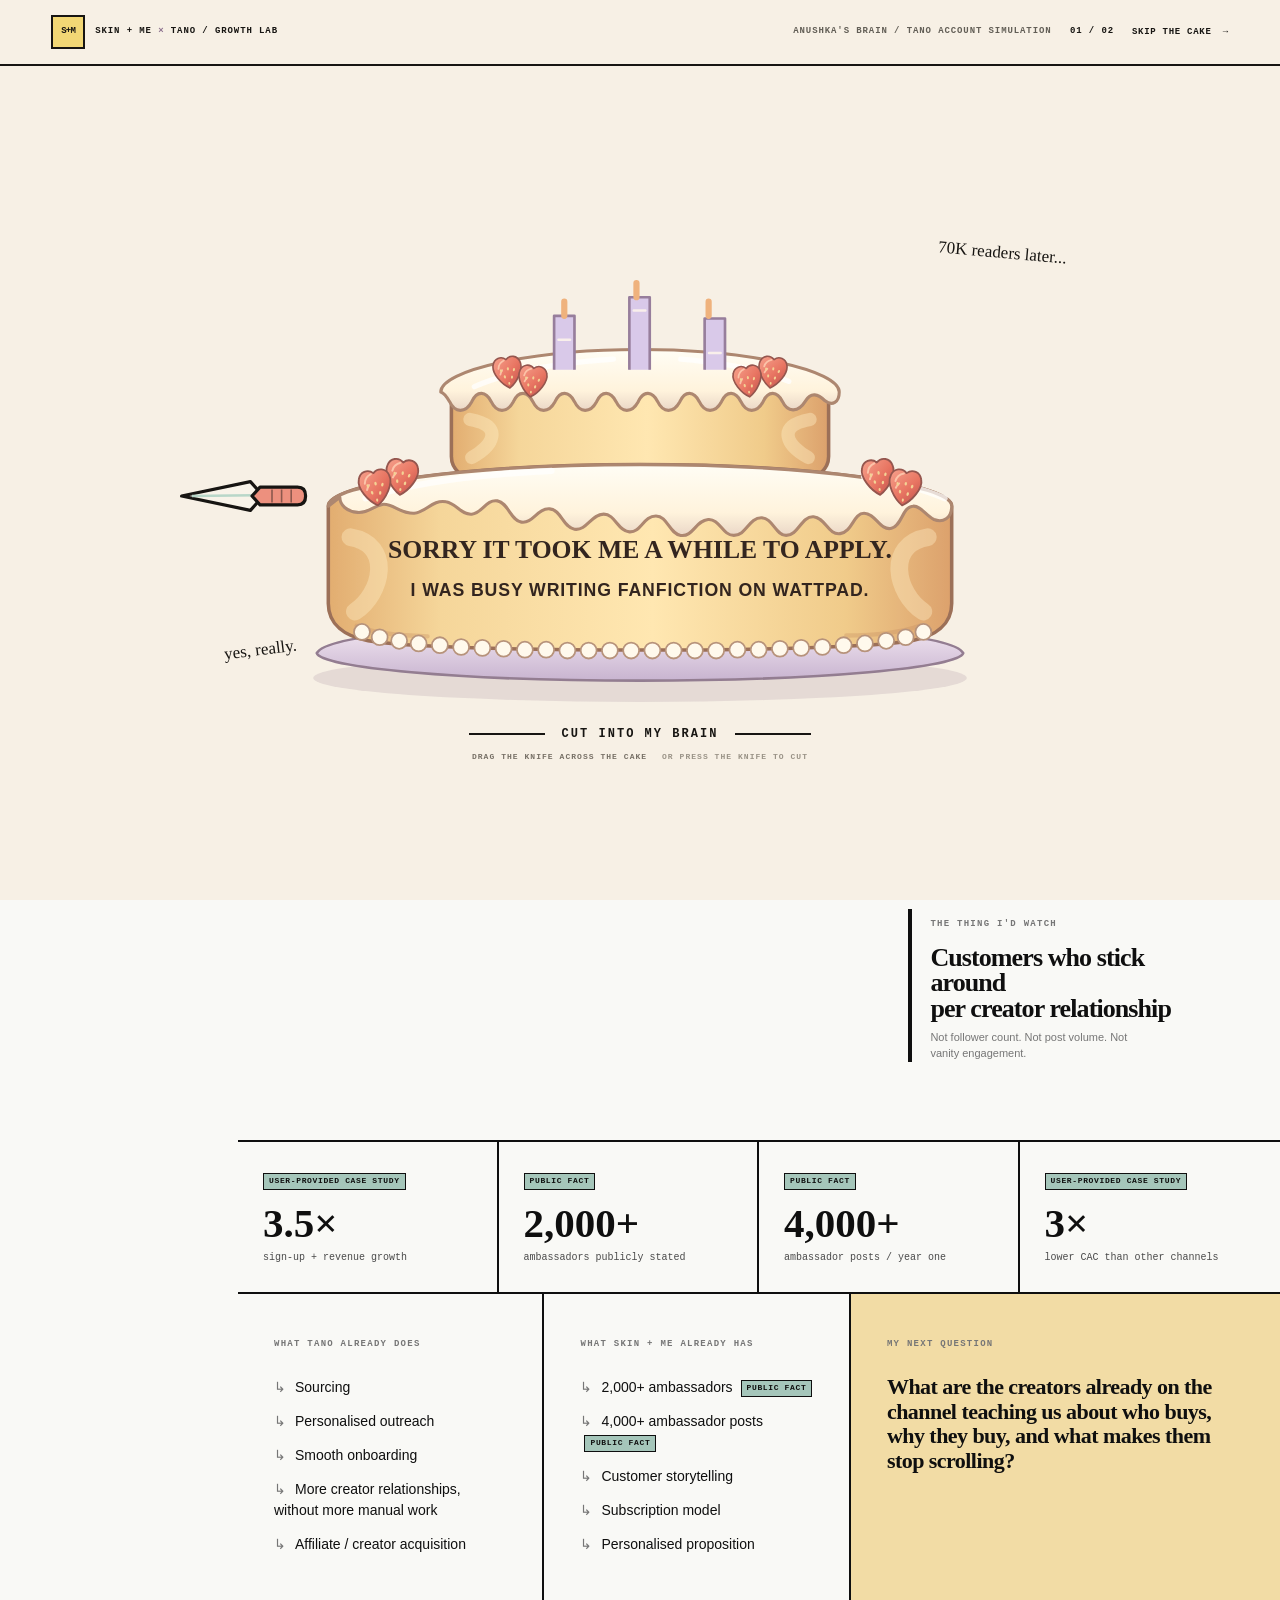
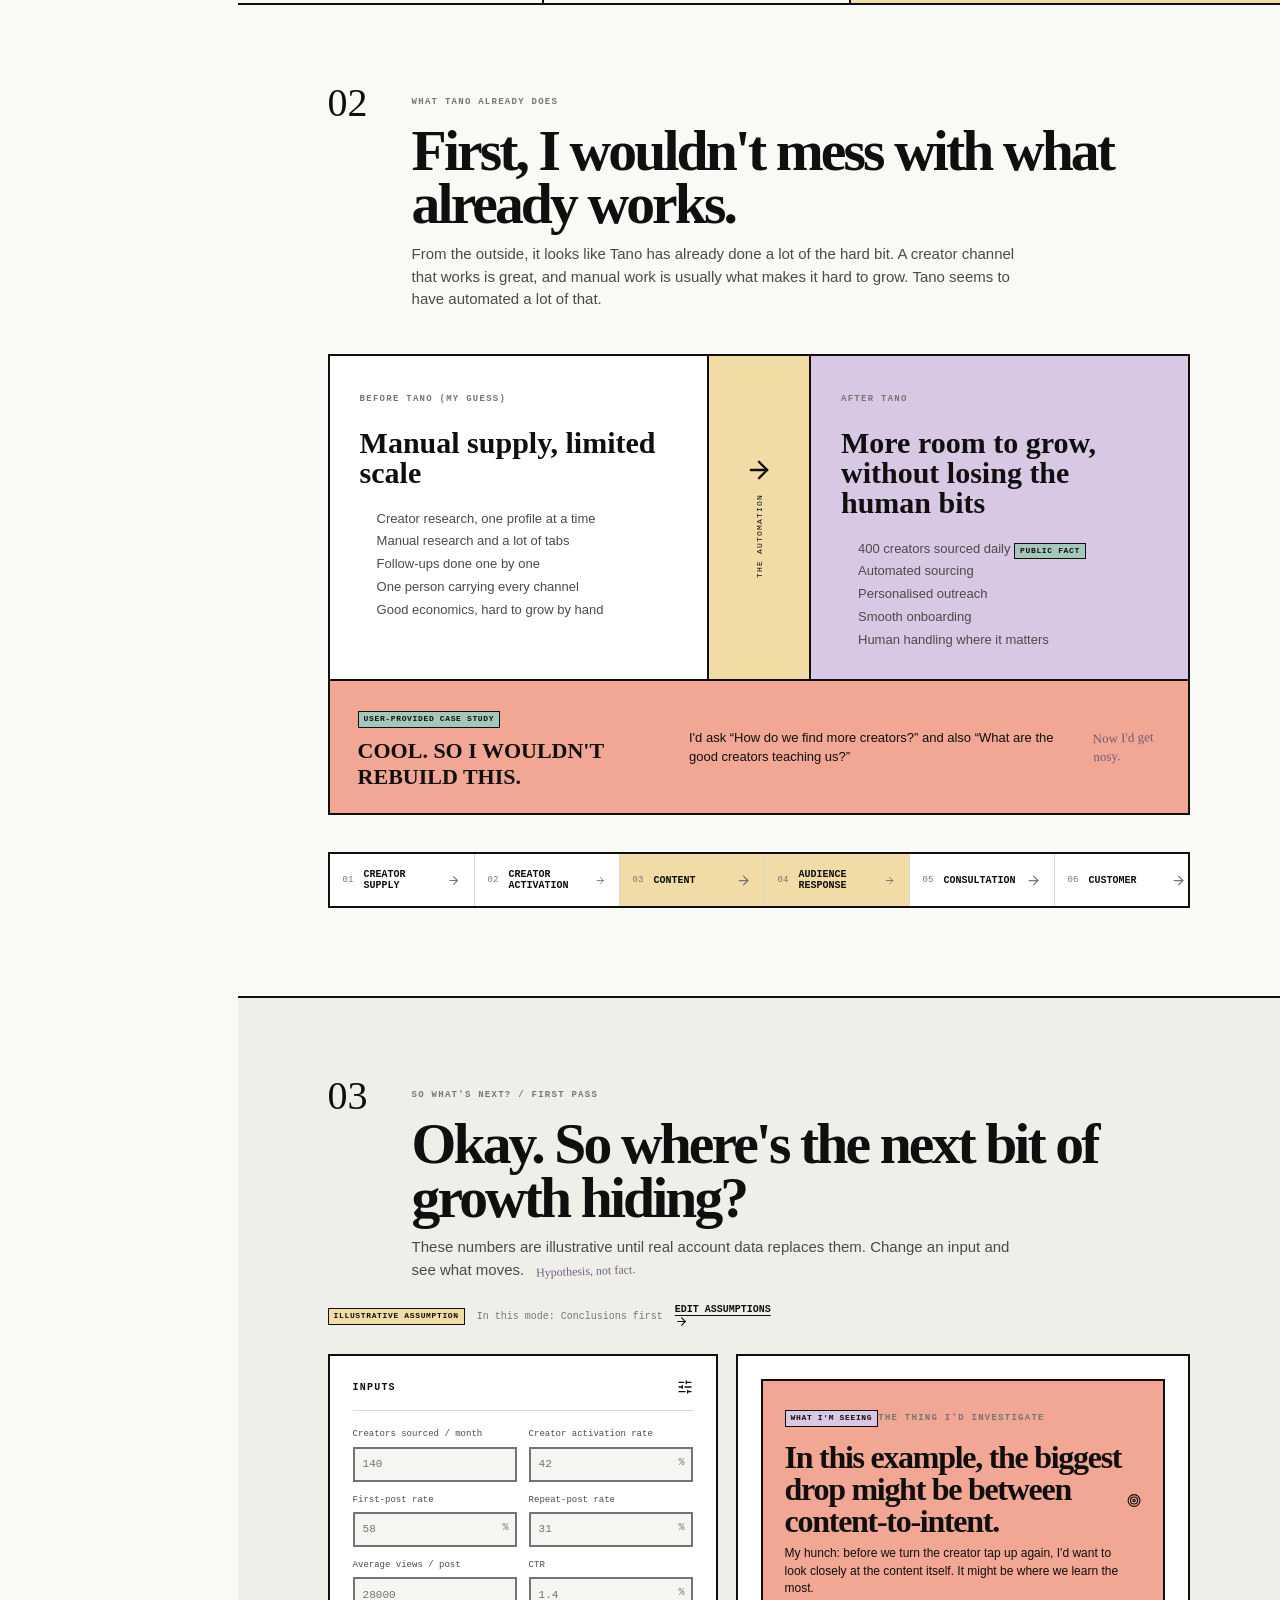
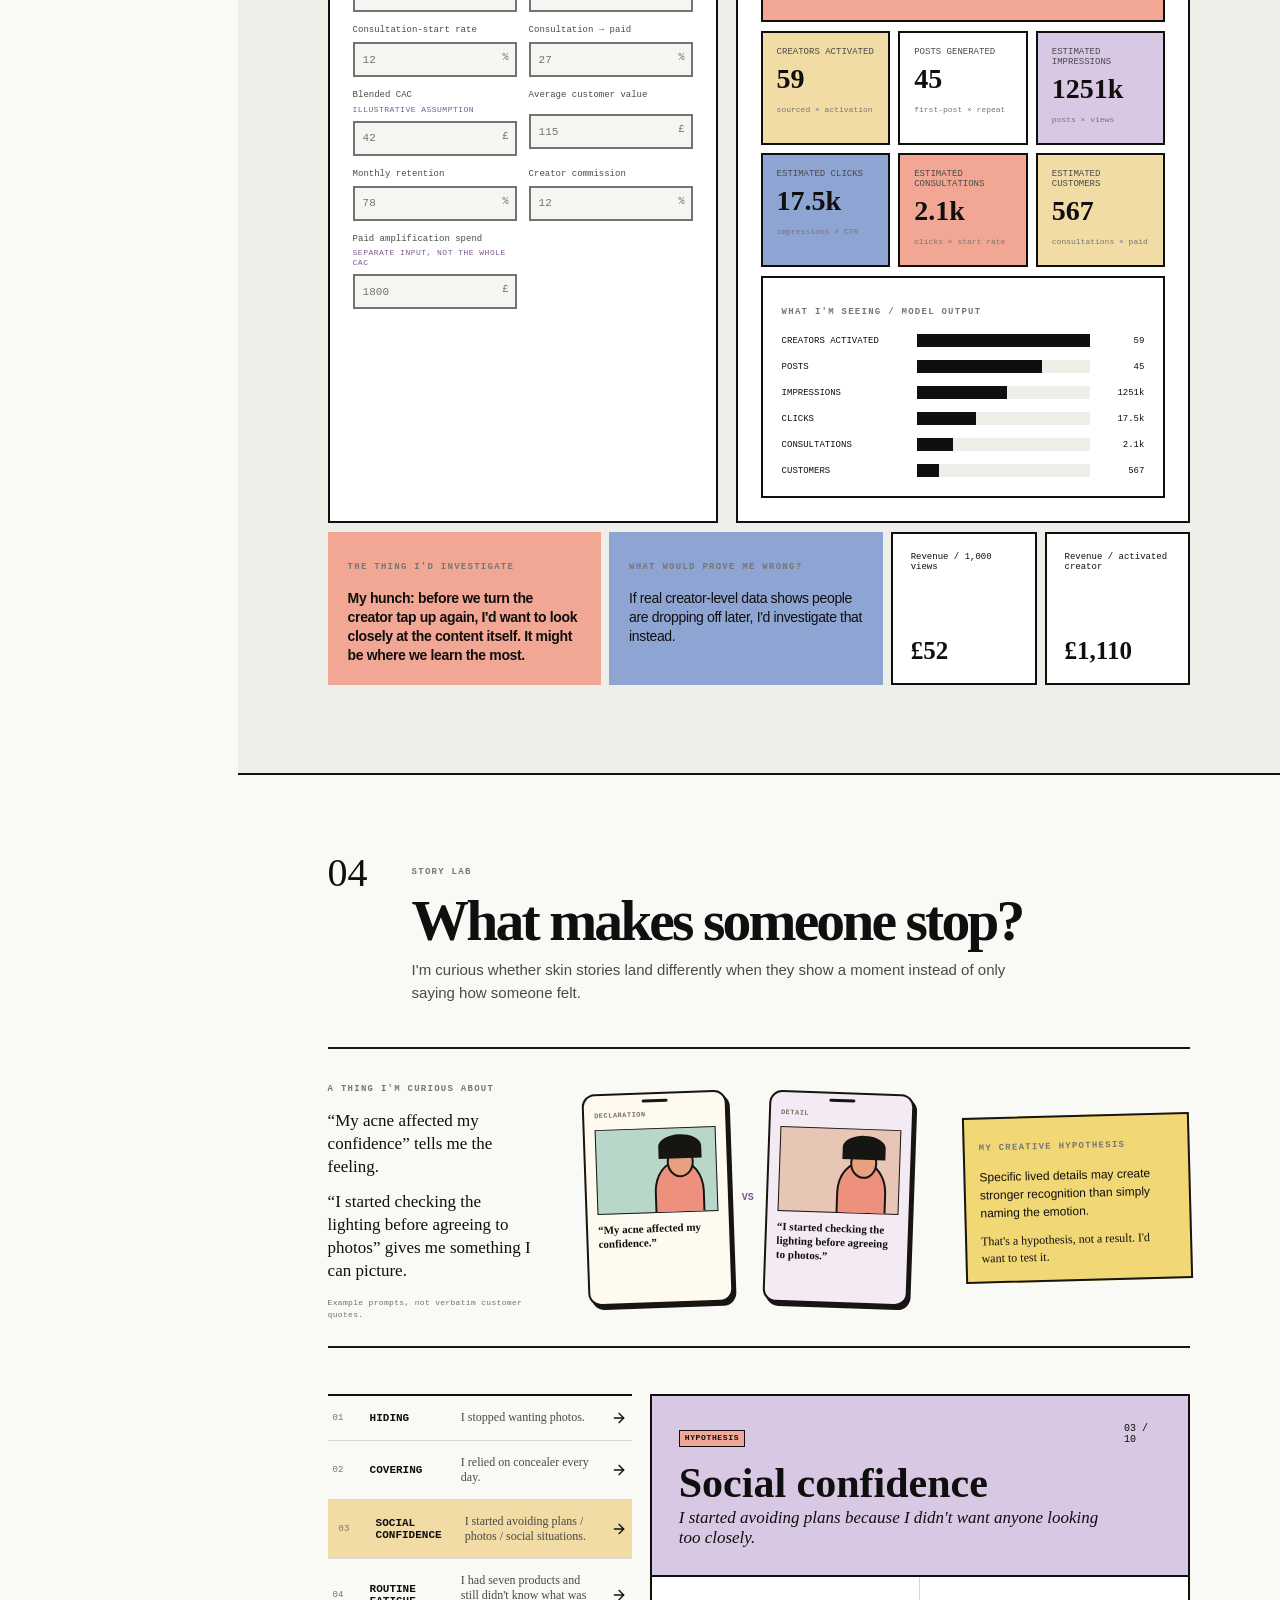
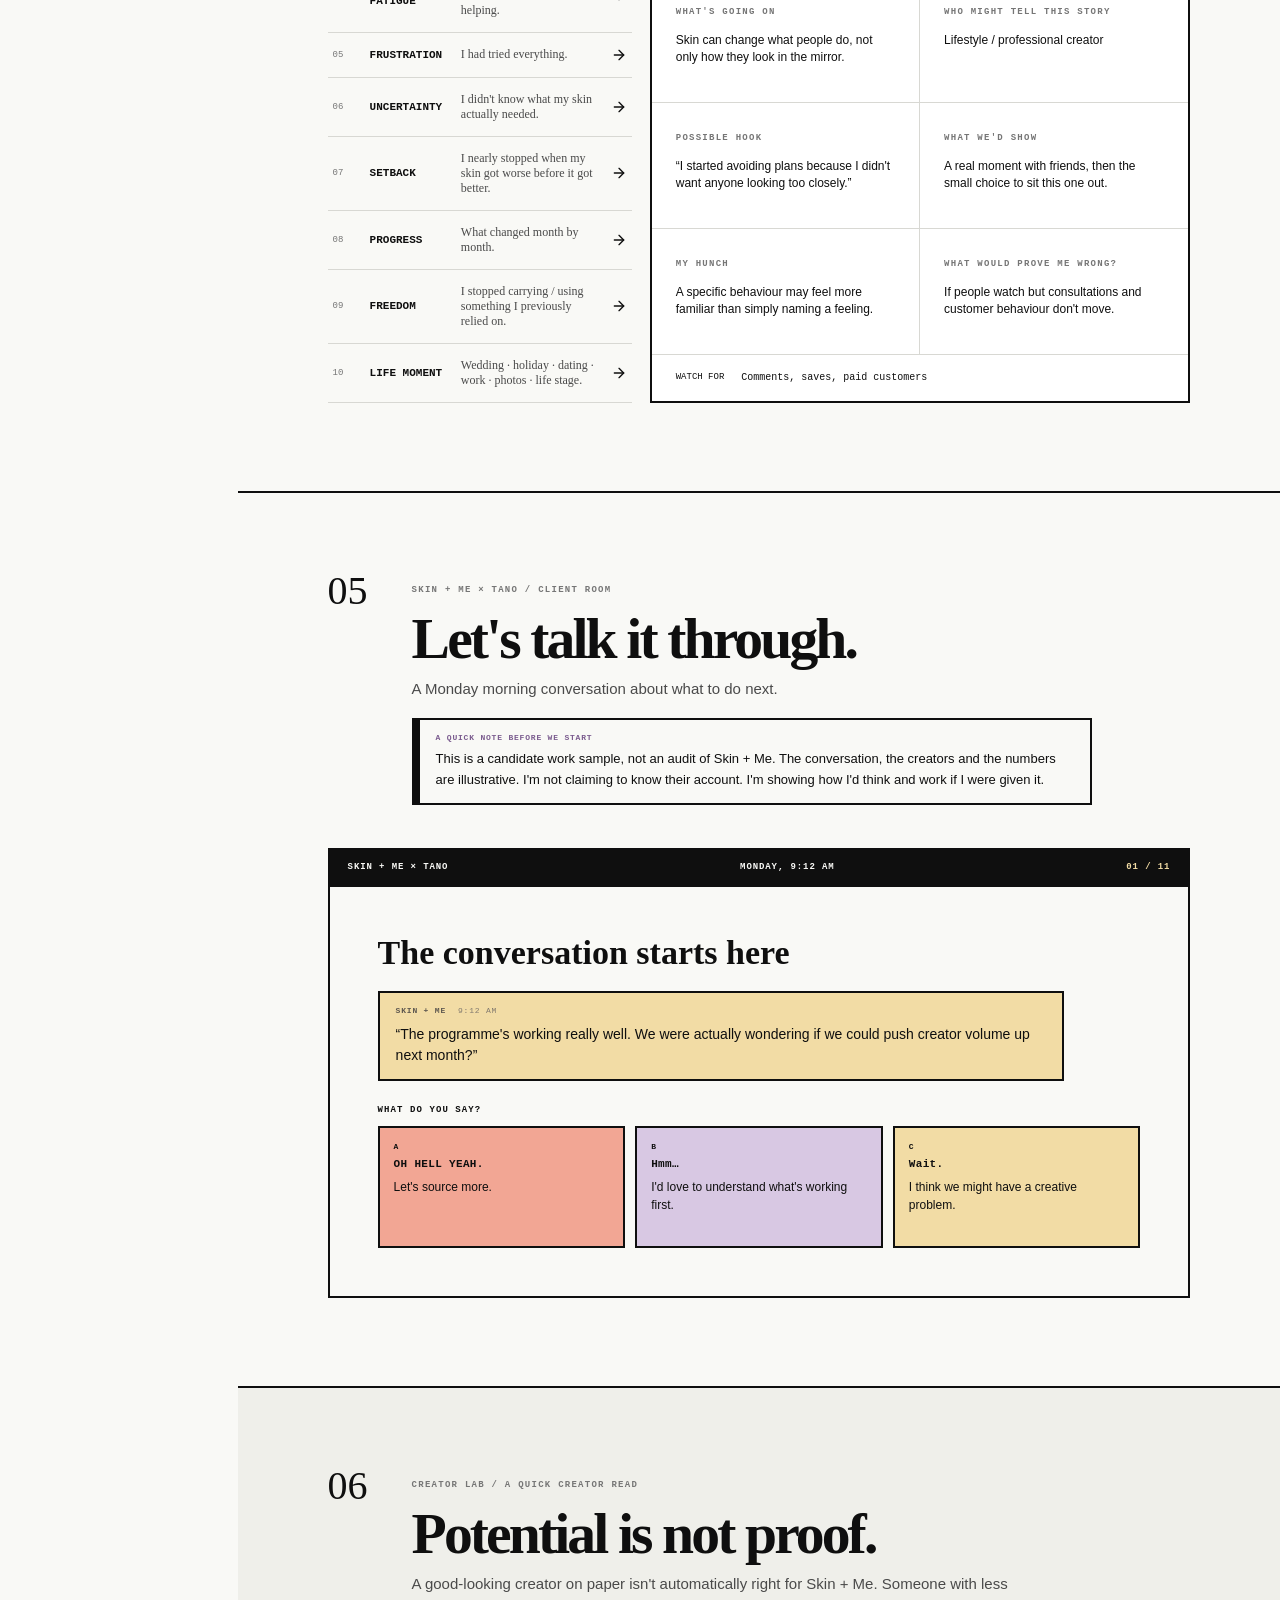
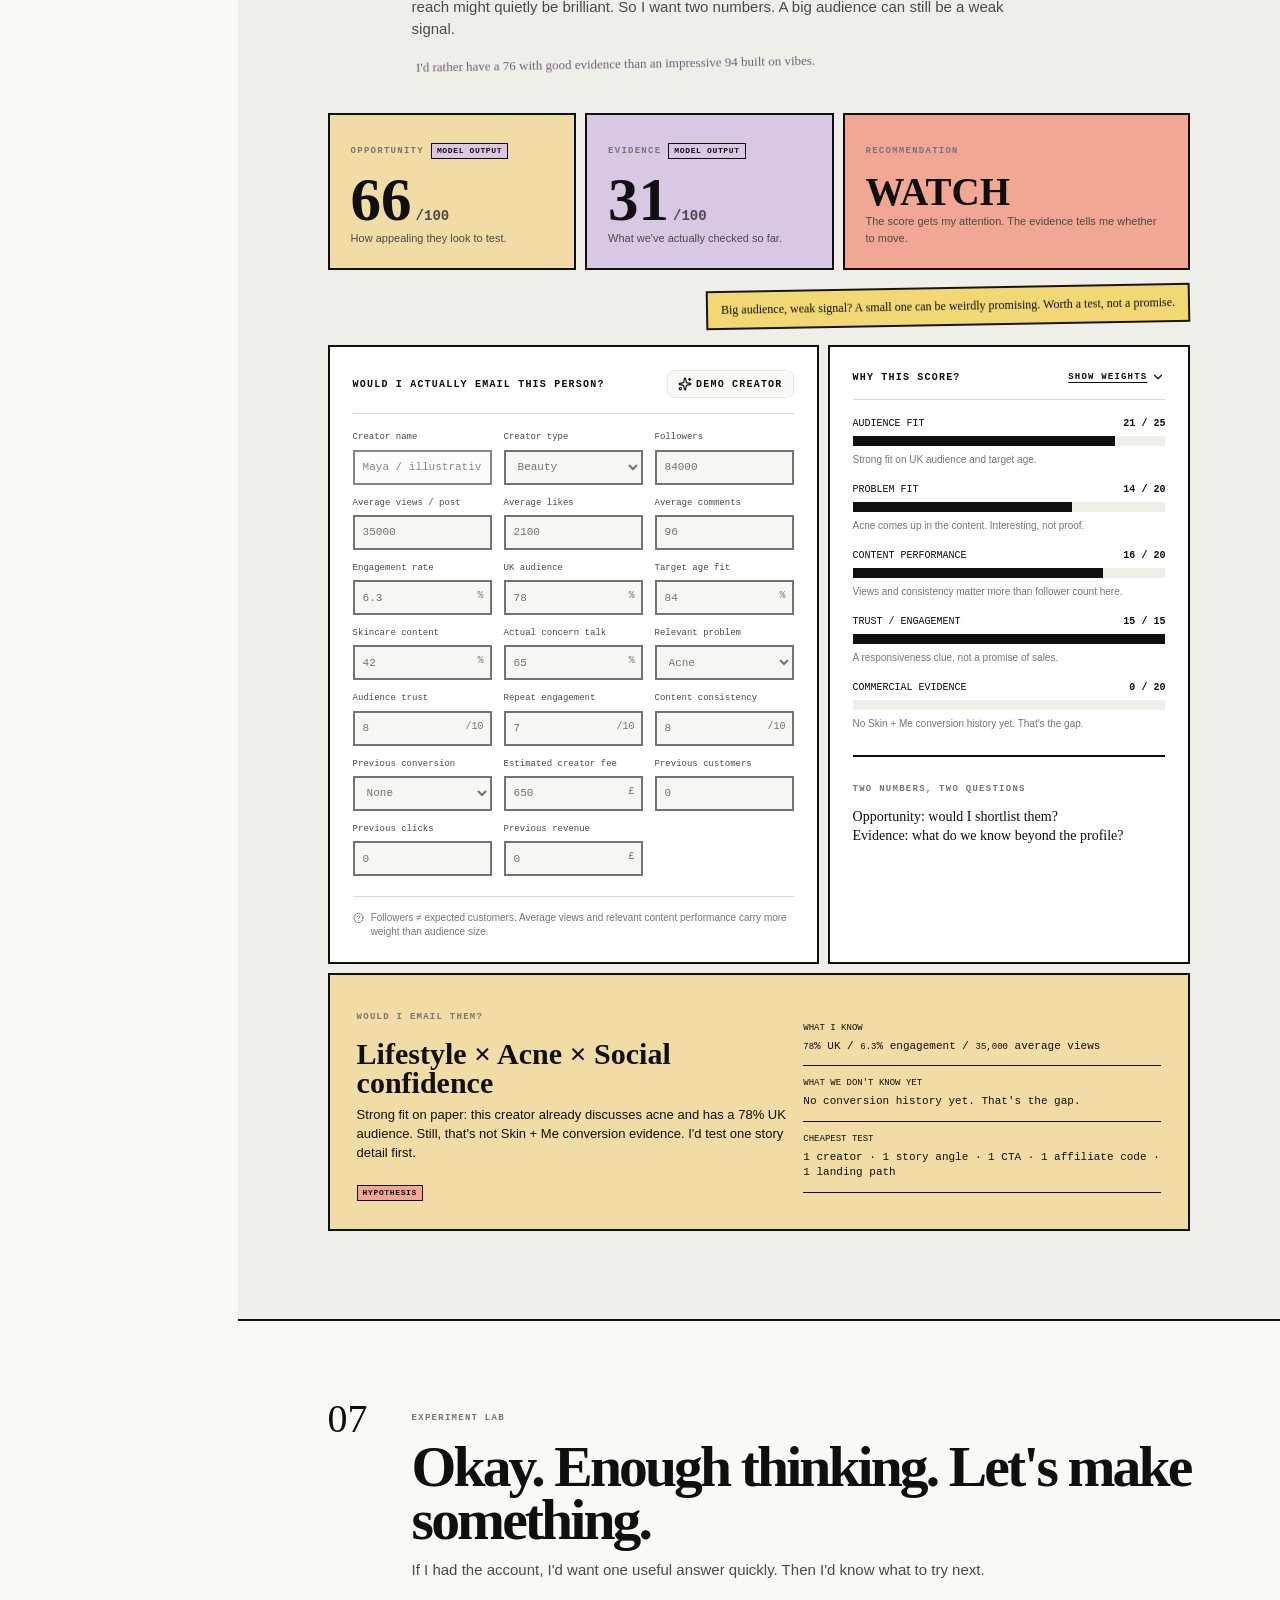
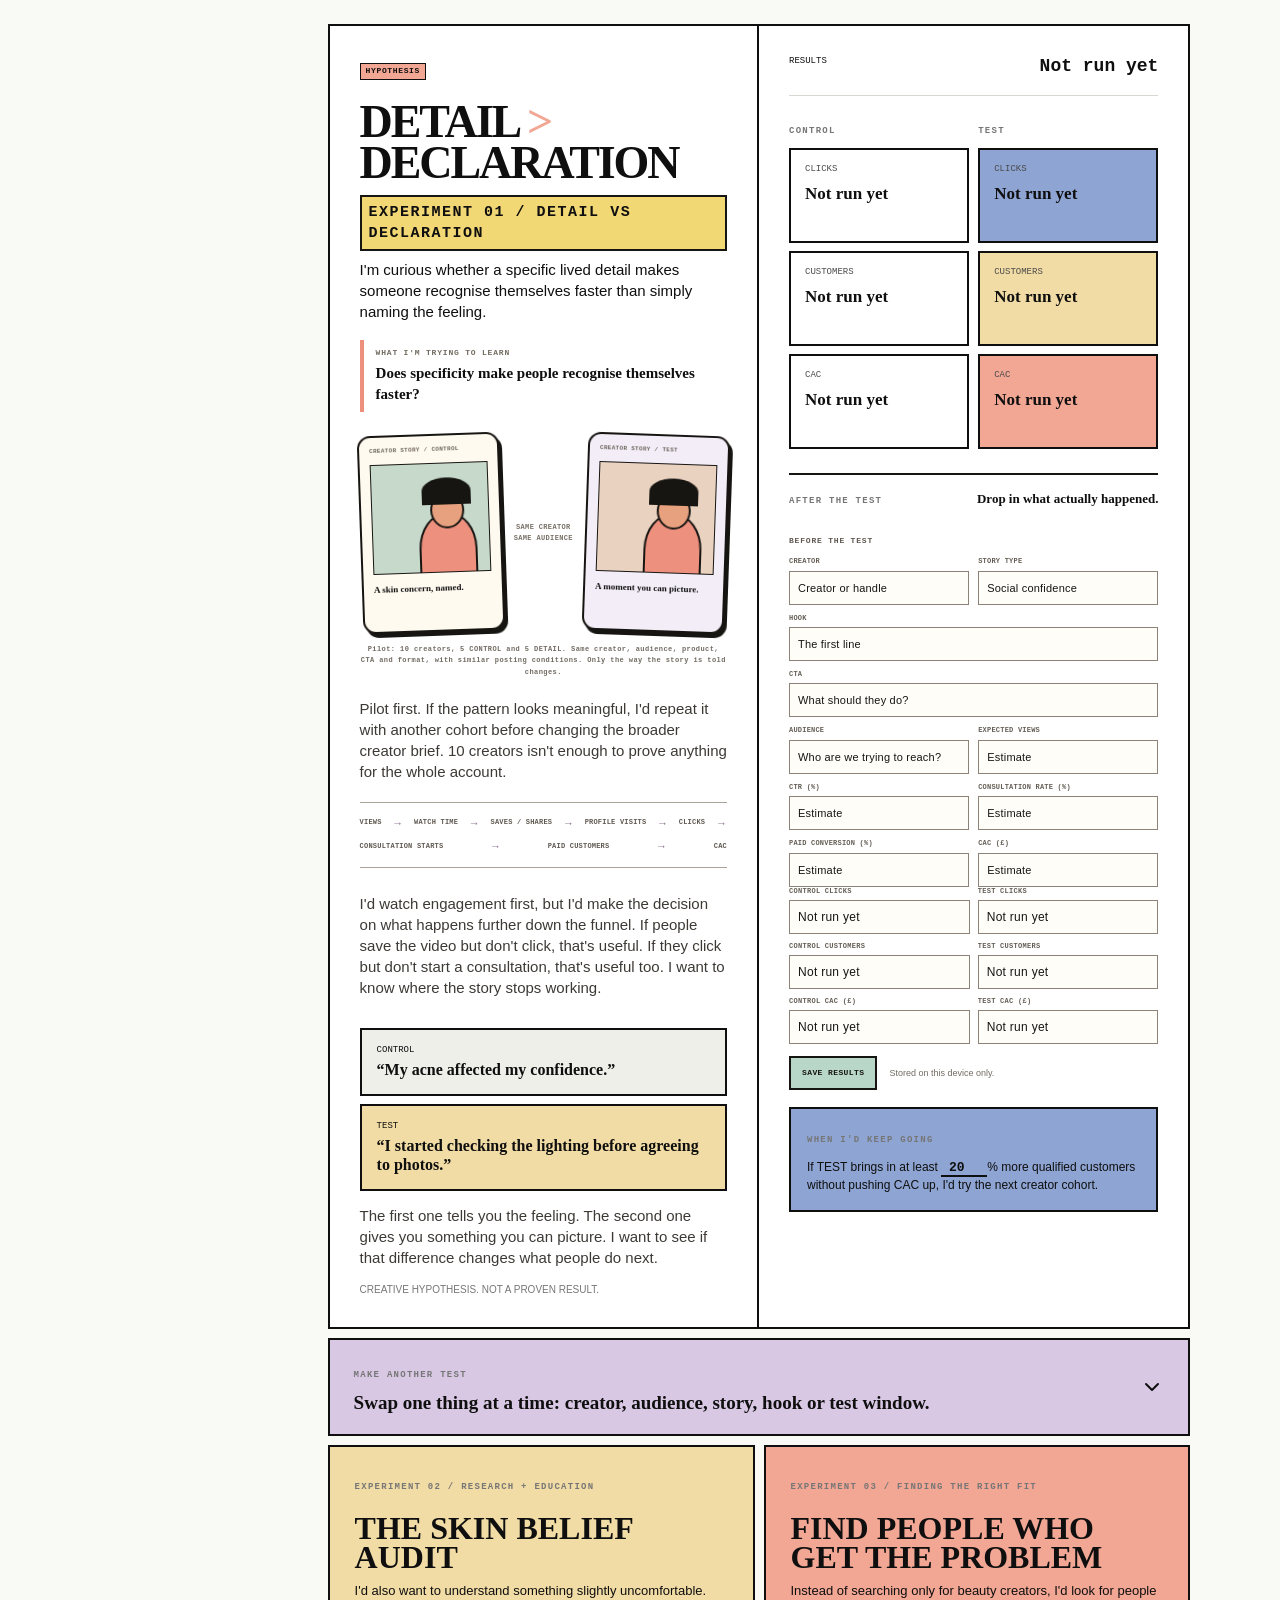
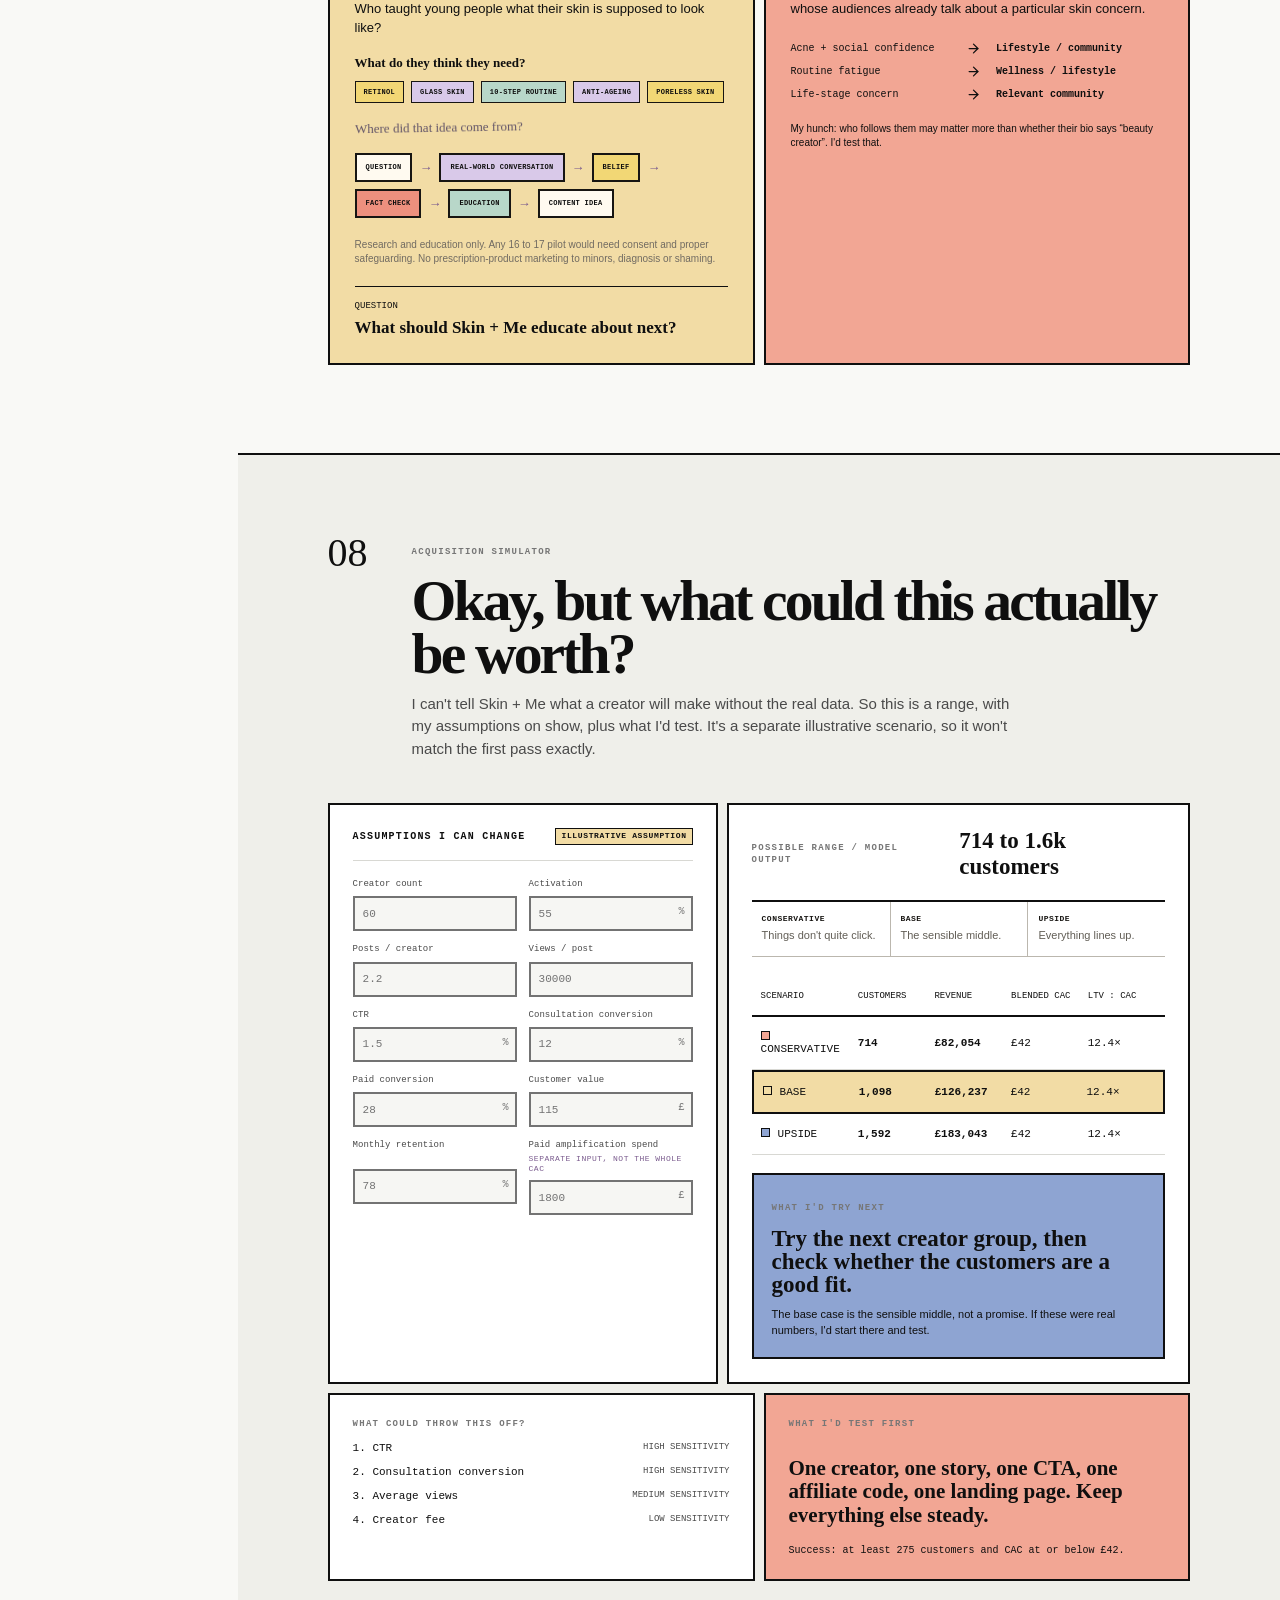
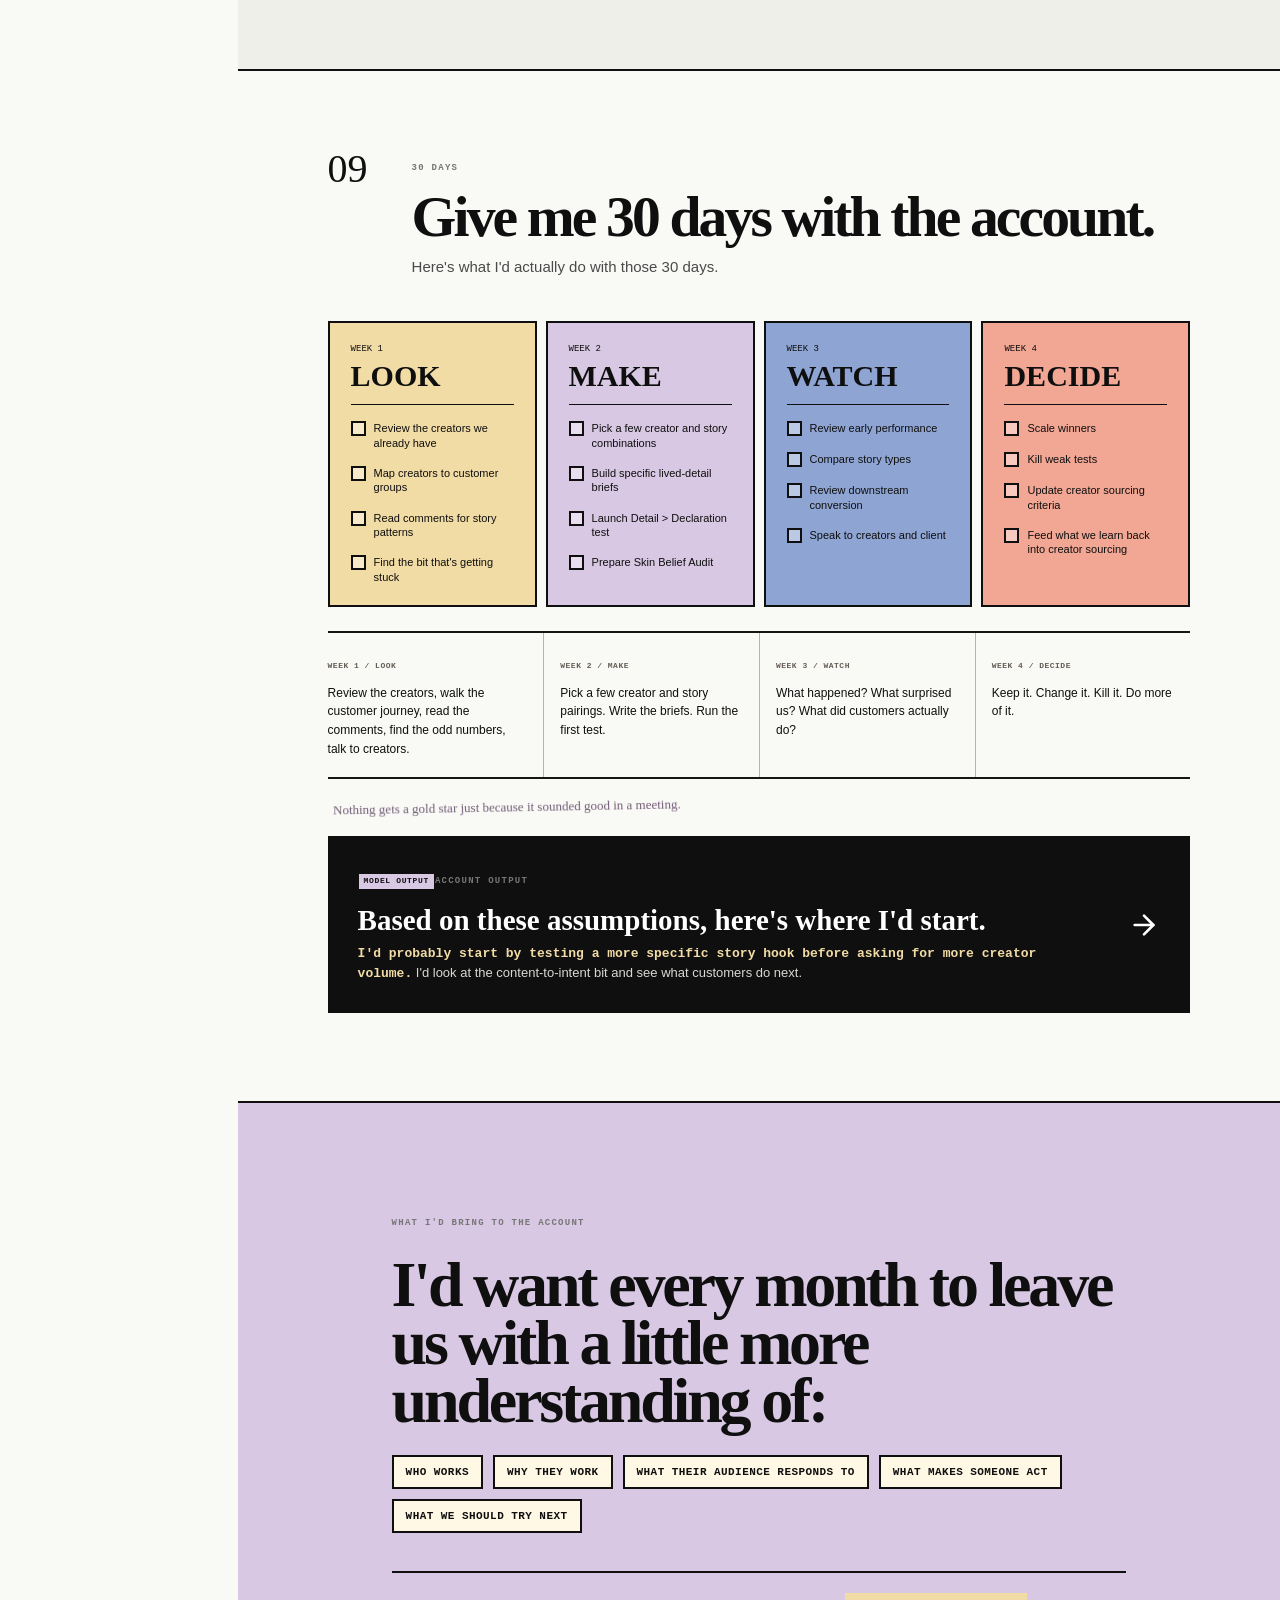
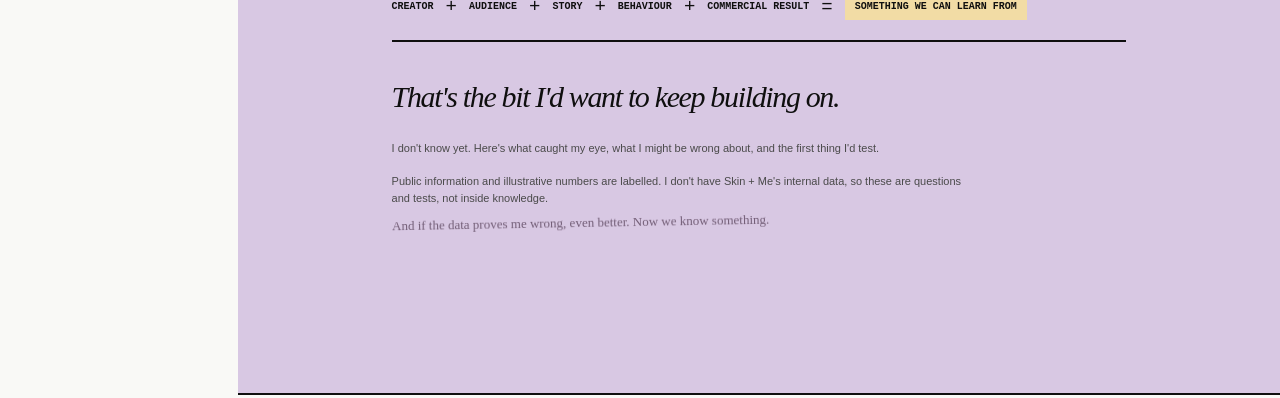
==== commit b5f8e0d1: "Merge branch 'main' of https://github.com/SamuelGue/SeniorAccountManager" ====
--- a/index.html
+++ b/index.html
@@ -188,12 +188,15 @@
                     </div>
 
                     <div class="brain-copy">
-                        <p class="brain-eyebrow">ANUSHKA'S BRAIN <span>/ CURRENTLY OVERTHINKING SKIN + ME</span></p>
-                        <h2 id="brain-copy-title">Okay, give me <em>the account.</em></h2>
-                        <p class="brain-copy-lead">I have a slightly annoying habit of asking ‘but why?’ after everyone else has moved on.</p>
-                        <p>So I pretended you gave me Skin + Me tomorrow.<br>Here's where my brain went.</p>
-                        <p class="brain-handwritten">Not a pitch deck.<br>Just me thinking out loud.</p>
-                        <button class="opening-button opening-button-ink" id="open-account" type="button">OPEN THE ACCOUNT <span aria-hidden="true">&rarr;</span></button>
+                        <p class="brain-eyebrow">ANUSHKA'S BRAIN <span>/ WHAT IF YOU GAVE ME THE ACCOUNT?</span></p>
+                        <h2 id="brain-copy-title">Hi, I'm <em>Anushka.</em></h2>
+                        <p>I have a slightly annoying habit of putting myself in places where I'm constantly asking: 'What else could we do?' 'What else?' 'Why?' 'What happens if&hellip;?'</p>
+                        <p>When I saw this role, my brain started running a little faster than usual. So I thought I'd try something.</p>
+                        <p class="brain-copy-lead brain-question">What happens if I pretend you gave me the Skin + Me account tomorrow?</p>
+                        <p>I don't have Tano's internal data, so I'm not pretending I know the account.</p>
+                        <p class="brain-handwritten">This is just me thinking out loud.</p>
+                        <button class="opening-button opening-button-ink" id="open-account" type="button">LET ME HAVE A LOOK <span aria-hidden="true">&rarr;</span></button>
+                        <p class="brain-disclaimer">PUBLIC INFORMATION + ILLUSTRATIVE ASSUMPTIONS.<br>HYPOTHESES, NOT INSIDE KNOWLEDGE.</p>
                     </div>
                 </div>
             </section>
@@ -240,7 +243,7 @@
                         <span x-file-name="Home" x-line-number="165" x-column="138" x-component="span"
                             x-id="Home_165_138" x-dynamic="true" x-source-type="computed"
                             x-source-editable="false">02</span>
-                        WHAT TANO ALREADY FIXED
+                        WHAT TANO ALREADY DOES
                     </a>
                     <a href="#diagnosis" data-testid="nav-diagnosis" x-file-name="Home" x-line-number="165"
                         x-column="42" x-component="a" x-id="Home_165_42" x-dynamic="true" x-source-type="computed"
@@ -319,7 +322,7 @@
                         </svg>
                     </button>
                     <span class="topbar-path" x-file-name="Home" x-line-number="170" x-column="193" x-component="span"
-                        x-id="Home_170_193" x-dynamic="false">ACCOUNT / SKIN + ME / 2025–26</span>
+                        x-id="Home_170_193" x-dynamic="false">ACCOUNT / SKIN + ME / 2025/26</span>
                     <div class="topbar-actions" x-file-name="Home" x-line-number="170" x-column="259" x-component="div"
                         x-id="Home_170_259" x-dynamic="false">
                         <div class="mode-switch" data-testid="mode-switch" x-file-name="Home" x-line-number="170"
@@ -372,37 +375,36 @@
                         x-id="Home_172_83" x-dynamic="false">
                         <div class="eyebrow hero-eyebrow" x-file-name="Home" x-line-number="172" x-column="110"
                             x-component="div" x-id="Home_172_110" x-dynamic="false">
-                            ANUSHKA'S BRAIN / TANO ACCOUNT SIMULATION
-                            <span data-testid="provenance-hypothesis" class="provenance provenance-hypothesis"
+                            ANUSHKA'S BRAIN / WHAT IF YOU GAVE ME THE ACCOUNT? <span data-testid="provenance-hypothesis" class="provenance provenance-hypothesis"
                                 x-file-name="Home" x-line-number="47" x-column="9" x-component="span" x-id="Home_47_9"
                                 x-dynamic="true" x-source-type="prop" x-source-var="label"
                                 x-source-editable="false">HYPOTHESIS</span>
                         </div>
                         <h1 x-file-name="Home" x-line-number="172" x-column="245" x-component="h1" x-id="Home_172_245"
                             x-dynamic="false">
-                            Okay, give me<br x-file-name="Home" x-line-number="172" x-column="268"
+                            Hi, I'm<br x-file-name="Home" x-line-number="172" x-column="268"
                                 x-component="br" x-id="Home_172_268" x-dynamic="false">
                             <em x-file-name="Home" x-line-number="172" x-column="274" x-component="em"
-                                x-id="Home_172_274" x-dynamic="false">Skin + Me.</em>
+                                x-id="Home_172_274" x-dynamic="false">Anushka.</em>
                         </h1>
                         <p class="hero-dek" x-file-name="Home" x-line-number="172" x-column="308" x-component="p"
                             x-id="Home_172_308" x-dynamic="false">
-                            I have a slightly annoying habit of asking “but why?” after everyone else has moved on.
+                            I have a slightly annoying habit of putting myself in places where I'm constantly asking: ‘What else could we do?’ ‘What else?’ ‘Why?’ ‘What happens if…?’
                         </p>
-                        <p class="hero-dek hero-dek-next">So I thought I'd do something simple.<br>Pretend you gave me the Skin + Me account tomorrow. What would I actually do?</p>
-                        <p class="hero-handwritten">Not a pitch deck. Just me thinking out loud.</p>
+                        <p class="hero-dek hero-dek-next">When I saw this role, my brain started running a little faster than usual. So I thought I'd try something.<br>What happens if I pretend you gave me the Skin + Me account tomorrow?</p>
+                        <p class="hero-handwritten">I don't have Tano's internal data, so I'm not pretending I know the account. This is just me thinking out loud.</p>
                         <div class="hero-actions" x-file-name="Home" x-line-number="172" x-column="441"
                             x-component="div" x-id="Home_172_441" x-dynamic="false">
                             <a href="#diagnosis" class="button-link button-black"
                                 data-testid="hero-start-diagnosis-link" x-file-name="Home" x-line-number="172"
                                 x-column="471" x-component="a" x-id="Home_172_471" x-dynamic="false">
-                                JUMP TO MY FIRST QUESTION
+                                LET ME HAVE A LOOK
                                 <svg xmlns="http://www.w3.org/2000/svg" width="16" height="16" viewBox="0 0 24 24"
                                     fill="none" stroke="currentColor" stroke-width="2" stroke-linecap="round"
                                     stroke-linejoin="round" class="lucide lucide-arrow-right" aria-hidden="true">
                                     <path d="M5 12h14"></path>
                                     <path d="m12 5 7 7-7 7"></path>
-                                </svg></a><span class="hero-note">First hunch, not gospel. Assumptions are visible.</span>
+                                </svg></a><span class="hero-note">PUBLIC INFORMATION + ILLUSTRATIVE ASSUMPTIONS. HYPOTHESES, NOT INSIDE KNOWLEDGE.</span>
                         </div>
                     </div>
                     <div class="hero-aside">
@@ -430,9 +432,9 @@
                             </span>
                             <strong x-file-name="Home" x-line-number="172" x-column="806" x-component="strong"
                                 x-id="Home_172_806" x-dynamic="false">
-                                Tano has already helped Skin + Me solve the volume problem.
+                                From the outside, it looks like Tano has already helped Skin + Me scale the creator programme.
                             </strong>
-                            <p class="hero-hunch-copy">I wouldn't walk in asking for more creators. I'd want to know what the creators they already have are teaching us about who buys, why they buy, and what makes them stop scrolling.</p>
+                            <p class="hero-hunch-copy">So I wouldn't walk in assuming more creators are automatically the answer. I'd want to understand what the creators already in the programme are teaching us about who buys, why they buy, and what makes them stop scrolling.</p>
                             <div class="stamp-arrow" x-file-name="Home" x-line-number="172" x-column="914"
                                 x-component="div" x-id="Home_172_914" x-dynamic="false">
                                 <svg xmlns="http://www.w3.org/2000/svg" width="18" height="18" viewBox="0 0 24 24"
@@ -535,7 +537,7 @@
                         x-id="Home_176_69" x-dynamic="false">
                         <span class="eyebrow" x-file-name="Home" x-line-number="176" x-column="99" x-component="span"
                             x-id="Home_176_99" x-dynamic="false">
-                            WHAT TANO ALREADY FIXED
+                            WHAT TANO ALREADY DOES
                         </span>
                         <ul x-file-name="Home" x-line-number="176" x-column="160" x-component="ul" x-id="Home_176_160"
                             x-dynamic="false">
@@ -544,7 +546,7 @@
                             <li x-file-name="Home" x-line-number="176" x-column="181" x-component="li"
                                 x-id="Home_176_181" x-dynamic="false">Personalised outreach</li>
                             <li x-file-name="Home" x-line-number="176" x-column="211" x-component="li"
-                                x-id="Home_176_211" x-dynamic="false">Seamless onboarding</li>
+                                x-id="Home_176_211" x-dynamic="false">Smooth onboarding</li>
                             <li x-file-name="Home" x-line-number="176" x-column="239" x-component="li"
                                 x-id="Home_176_239" x-dynamic="false">More creator relationships, without more manual work</li>
                             <li x-file-name="Home" x-line-number="176" x-column="274" x-component="li"
@@ -599,15 +601,13 @@
                             x-dynamic="false">
                             <p class="eyebrow" x-file-name="Home" x-line-number="51" x-column="135" x-component="p"
                                 x-id="Home_51_135" x-dynamic="true" x-source-type="prop" x-source-var="eyebrow"
-                                x-source-editable="false">WHAT TANO ALREADY FIXED</p>
+                                x-source-editable="false">WHAT TANO ALREADY DOES</p>
                             <h2 x-file-name="Home" x-line-number="51" x-column="171" x-component="h2" x-id="Home_51_171"
                                 x-dynamic="true" x-source-type="prop" x-source-var="title" x-source-editable="false">
                                 First, I wouldn't mess with what already works.</h2>
                             <p class="section-intro" x-file-name="Home" x-line-number="51" x-column="187"
                                 x-component="p" x-id="Home_51_187" x-dynamic="true" x-source-type="prop"
-                                x-source-var="intro" x-source-editable="false">Tano has already done the hard bit
-                                here. Skin + Me had a creator channel that worked, but the manual work was getting in
-                                the way of scale. Tano turned a lot of that work into infrastructure.</p>
+                                x-source-var="intro" x-source-editable="false">From the outside, it looks like Tano has already done a lot of the hard bit. A creator channel that works is great, and manual work is usually what makes it hard to grow. Tano seems to have automated a lot of that.</p>
                         </div>
                     </div>
                     <div class="before-after" x-file-name="Home" x-line-number="178" x-column="315" x-component="div"
@@ -615,7 +615,7 @@
                         <div class="engine-panel before" x-file-name="Home" x-line-number="178" x-column="345"
                             x-component="div" x-id="Home_178_345" x-dynamic="false"><span class="eyebrow"
                                 x-file-name="Home" x-line-number="178" x-column="382" x-component="span"
-                                x-id="Home_178_382" x-dynamic="false">BEFORE TANO</span><strong x-file-name="Home"
+                                x-id="Home_178_382" x-dynamic="false">BEFORE TANO (MY GUESS)</span><strong x-file-name="Home"
                                 x-line-number="178" x-column="426" x-component="strong" x-id="Home_178_426"
                                 x-dynamic="false">Manual supply, limited scale</strong>
                             <ul x-file-name="Home" x-line-number="178" x-column="471" x-component="ul"
@@ -656,7 +656,7 @@
                                 <li x-file-name="Home" x-line-number="178" x-column="908" x-component="li"
                                     x-id="Home_178_908" x-dynamic="false">Personalised outreach</li>
                                 <li x-file-name="Home" x-line-number="178" x-column="946" x-component="li"
-                                    x-id="Home_178_946" x-dynamic="false">Seamless onboarding</li>
+                                    x-id="Home_178_946" x-dynamic="false">Smooth onboarding</li>
                                 <li x-file-name="Home" x-line-number="178" x-column="974" x-component="li"
                                     x-id="Home_178_974" x-dynamic="false">Human handling where it matters</li>
                             </ul>
@@ -673,8 +673,7 @@
                                 x-line-number="178" x-column="1127" x-component="strong" x-id="Home_178_1127"
                                 x-dynamic="false">COOL. SO I WOULDN'T REBUILD THIS.</strong></div>
                         <p x-file-name="Home" x-line-number="178" x-column="1182" x-component="p" x-id="Home_178_1182"
-                            x-dynamic="false">The interesting question isn't “How do we find more creators?” It's
-                            “What are the good creators teaching us?”</p>
+                            x-dynamic="false">I'd ask “How do we find more creators?” and also “What are the good creators teaching us?”</p>
                         <p class="engine-handwritten">Now I'd get nosy.</p>
                     </div>
                     <div class="funnel-line" data-testid="existing-engine-funnel" x-file-name="Home" x-line-number="178"
@@ -990,7 +989,7 @@
                                     x-component="label" x-id="Home_59_9" x-dynamic="false"><span x-file-name="Home"
                                         x-line-number="59" x-column="34" x-component="span" x-id="Home_59_34"
                                         x-dynamic="true" x-source-type="prop" x-source-var="label"
-                                        x-source-editable="false">Customer CAC</span>
+                                        x-source-editable="false">Blended CAC<small class="field-note">Illustrative assumption</small></span>
                                     <div class="field-input" x-file-name="Home" x-line-number="59" x-column="54"
                                         x-component="div" x-id="Home_59_54" x-dynamic="true" x-source-type="computed"
                                         x-source-editable="false"><input data-disabled="" id="base-ui-_r_8_" disabled=""
@@ -1054,7 +1053,7 @@
                                     x-component="label" x-id="Home_59_9" x-dynamic="false"><span x-file-name="Home"
                                         x-line-number="59" x-column="34" x-component="span" x-id="Home_59_34"
                                         x-dynamic="true" x-source-type="prop" x-source-var="label"
-                                        x-source-editable="false">Paid amplification spend</span>
+                                        x-source-editable="false">Paid amplification spend<small class="field-note">Separate input, not the whole CAC</small></span>
                                     <div class="field-input" x-file-name="Home" x-line-number="59" x-column="54"
                                         x-component="div" x-id="Home_59_54" x-dynamic="true" x-source-type="computed"
                                         x-source-editable="false"><input data-disabled="" id="base-ui-_r_c_" disabled=""
@@ -1082,7 +1081,7 @@
                                     <h3 x-file-name="Home" x-line-number="180" x-column="1959" x-component="h3"
                                         x-id="Home_180_1959" x-dynamic="true" x-source-type="state"
                                         x-source-var="diagnosisModel" x-source-path="constraint.label"
-                                        x-source-editable="false">The drop-off looks like it's between <span data-ve-dynamic="true"
+                                        x-source-editable="false">In this example, the biggest drop might be between <span data-ve-dynamic="true"
                                             x-excluded="true" style="display: contents;" x-file-name="Home"
                                             x-line-number="180" x-column="1959" x-component="h3"
                                             x-id="Home_180_1959_expr1" x-dynamic="true" x-source-type="state"
@@ -1091,8 +1090,7 @@
                                     <p x-file-name="Home" x-line-number="180" x-column="2014" x-component="p"
                                         x-id="Home_180_2014" x-dynamic="true" x-source-type="state"
                                         x-source-var="diagnosisModel" x-source-path="recommendation"
-                                        x-source-editable="false">My hunch: before we turn the creator tap up again,
-                                        I'd test whether the content itself is leaving money on the table.</p>
+                                        x-source-editable="false">My hunch: before we turn the creator tap up again, I'd want to look closely at the content itself. It might be where we learn the most.</p>
                                 </div><svg xmlns="http://www.w3.org/2000/svg" width="35" height="35" viewBox="0 0 24 24"
                                     fill="none" stroke="currentColor" stroke-width="2" stroke-linecap="round"
                                     stroke-linejoin="round" class="lucide lucide-target" aria-hidden="true"
@@ -1111,7 +1109,7 @@
                                     x-source-editable="false"><span class="metric-label" x-file-name="Home"
                                         x-line-number="55" x-column="88" x-component="span" x-id="Home_55_88"
                                         x-dynamic="true" x-source-type="prop" x-source-var="label"
-                                        x-source-editable="false">Active creators</span><strong x-file-name="Home"
+                                        x-source-editable="false">Creators activated</span><strong x-file-name="Home"
                                         x-line-number="55" x-column="133" x-component="strong" x-id="Home_55_133"
                                         x-dynamic="true" x-source-type="prop" x-source-var="value"
                                         x-source-editable="false">59</strong><small x-file-name="Home"
@@ -1151,7 +1149,7 @@
                                         x-source-editable="false">Estimated clicks</span><strong x-file-name="Home"
                                         x-line-number="55" x-column="133" x-component="strong" x-id="Home_55_133"
                                         x-dynamic="true" x-source-type="prop" x-source-var="value"
-                                        x-source-editable="false">18k</strong><small x-file-name="Home"
+                                        x-source-editable="false">17.5k</strong><small x-file-name="Home"
                                         x-line-number="55" x-column="168" x-component="small" x-id="Home_55_168"
                                         x-dynamic="true" x-source-type="prop" x-source-var="detail"
                                         x-source-editable="false">impressions × CTR</small></div>
@@ -1191,8 +1189,7 @@
                                 <div class="funnel-bar-row" x-file-name="Home" x-line-number="180" x-column="3255"
                                     x-component="div" x-id="Home_180_3255" x-dynamic="false"><span x-file-name="Home"
                                         x-line-number="180" x-column="3309" x-component="span" x-id="Home_180_3309"
-                                        x-dynamic="true" x-source-type="unknown" x-source-editable="false">CREATORS
-                                        ACTIVE</span>
+                                        x-dynamic="true" x-source-type="unknown" x-source-editable="false">CREATORS ACTIVATED</span>
                                     <div class="funnel-bar" x-file-name="Home" x-line-number="180" x-column="3339"
                                         x-component="div" x-id="Home_180_3339" x-dynamic="false"><i style="width: 100%;"
                                             x-file-name="Home" x-line-number="180" x-column="3367" x-component="i"
@@ -1233,7 +1230,7 @@
                                             x-file-name="Home" x-line-number="180" x-column="3367" x-component="i"
                                             x-id="Home_180_3367" x-dynamic="false"></i></div><strong x-file-name="Home"
                                         x-line-number="180" x-column="3409" x-component="strong" x-id="Home_180_3409"
-                                        x-dynamic="true" x-source-type="computed" x-source-editable="false">18k</strong>
+                                        x-dynamic="true" x-source-type="computed" x-source-editable="false">17.5k</strong>
                                 </div>
                                 <div class="funnel-bar-row" x-file-name="Home" x-line-number="180" x-column="3255"
                                     x-component="div" x-id="Home_180_3255" x-dynamic="false"><span x-file-name="Home"
@@ -1275,8 +1272,7 @@
                                 <strong x-file-name="Home" x-line-number="180" x-column="3615" x-component="strong"
                                     x-id="Home_180_3615" x-dynamic="true" x-source-type="state"
                                     x-source-var="diagnosisModel" x-source-path="recommendation"
-                                    x-source-editable="false">My hunch: before we turn the creator tap up again, I'd
-                                    test whether the content itself is leaving money on the table.</strong></p>
+                                    x-source-editable="false">My hunch: before we turn the creator tap up again, I'd want to look closely at the content itself. It might be where we learn the most.</strong></p>
                         </div>
                         <div class="insight insight-blue" data-testid="insight-what-would-change-my-mind"
                             x-file-name="Home" x-line-number="67" x-column="9" x-component="div" x-id="Home_67_9"
@@ -1297,7 +1293,7 @@
                         <div class="small-metric" x-file-name="Home" x-line-number="180" x-column="4028"
                             x-component="div" x-id="Home_180_4028" x-dynamic="false"><span x-file-name="Home"
                                 x-line-number="180" x-column="4058" x-component="span" x-id="Home_180_4058"
-                                x-dynamic="false">Revenue / active creator</span><strong x-file-name="Home"
+                                x-dynamic="false">Revenue / activated creator</span><strong x-file-name="Home"
                                 x-line-number="180" x-column="4095" x-component="strong" x-id="Home_180_4095"
                                 x-dynamic="true" x-source-type="computed" x-source-editable="false">£1,110</strong>
                         </div>
@@ -1320,16 +1316,14 @@
                                 What makes someone stop?</h2>
                             <p class="section-intro" x-file-name="Home" x-line-number="51" x-column="187"
                                 x-component="p" x-id="Home_51_187" x-dynamic="true" x-source-type="prop"
-                                x-source-var="intro" x-source-editable="false">I kept noticing something when I
-                                looked at skin stories. The strongest ones don't always say how someone felt. They show
-                                you.</p>
+                                x-source-var="intro" x-source-editable="false">I'm curious whether skin stories land differently when they show a moment instead of only saying how someone felt.</p>
                         </div>
                     </div>
                     <div class="story-observation-wall">
                         <div class="story-observation-copy">
-                            <span class="eyebrow">A THING I KEEP NOTICING</span>
-                            <p>“My acne affected my confidence” tells me the answer.</p>
-                            <p>“I started checking the lighting before agreeing to photos” lets me feel it.</p>
+                            <span class="eyebrow">A THING I'M CURIOUS ABOUT</span>
+                            <p>“My acne affected my confidence” tells me the feeling.</p>
+                            <p>“I started checking the lighting before agreeing to photos” gives me something I can picture.</p>
                             <small>Example prompts, not verbatim customer quotes.</small>
                         </div>
                         <div class="story-phone-pair" aria-label="Declaration and detail story comparison">
@@ -1344,13 +1338,13 @@
                                 <span class="story-phone-camera"></span>
                                 <span class="story-phone-label">DETAIL</span>
                                 <span class="story-phone-scene"><i></i><b></b></span>
-                                <strong>“I checked the lighting before photos.”</strong>
+                                <strong>“I started checking the lighting before agreeing to photos.”</strong>
                             </article>
                         </div>
                         <aside class="story-hypothesis-note">
                             <span class="eyebrow">MY CREATIVE HYPOTHESIS</span>
                             <p>Specific lived details may create stronger recognition than simply naming the emotion.</p>
-                            <strong>That's a hypothesis. Let's actually test it.</strong>
+                            <strong>That's a hypothesis, not a result. I'd want to test it.</strong>
                         </aside>
                     </div>
                     <div class="story-layout" x-file-name="Home" x-line-number="182" x-column="341" x-component="div"
@@ -1632,8 +1626,7 @@
                                         x-dynamic="false">WHAT'S GOING ON</span>
                                     <p x-file-name="Home" x-line-number="182" x-column="1070" x-component="p"
                                         x-id="Home_182_1070" x-dynamic="true" x-source-type="unknown"
-                                        x-source-var="story" x-source-path="tension" x-source-editable="false">Skin
-                                        isn't just in the mirror. It's starting to change what people do.</p>
+                                        x-source-var="story" x-source-path="tension" x-source-editable="false">Skin can change what people do, not only how they look in the mirror.</p>
                                 </div>
                                 <div x-file-name="Home" x-line-number="182" x-column="1098" x-component="div"
                                     x-id="Home_182_1098" x-dynamic="false"><span class="eyebrow" x-file-name="Home"
@@ -1776,7 +1769,7 @@
                                     </tbody>
                                 </table>
                             </div>
-                            <div class="room-message room-message-anushka room-observation"><span class="room-speaker">ANUSHKA</span><p>Okay, this is interesting.</p><p>In this example, B is doing basically twice the amount of content C is doing.</p><p>But C is bringing in way more customers. And the CAC is quite a bit lower.</p></div>
+                            <div class="room-message room-message-anushka room-observation"><span class="room-speaker">ANUSHKA</span><p>Okay, this is interesting.</p><p>B is doing basically twice the amount of content C is doing.</p><p>But C is bringing in way more customers. And the CAC is quite a bit lower.</p></div>
                             <div class="room-message room-message-client"><span class="room-speaker">SKIN + ME</span><p>“Hmm. So what do you think is going on?”</p></div>
                             <div class="room-message room-message-anushka"><span class="room-speaker">ANUSHKA</span><p>Honestly? I don't know yet.</p><p>But I want to look at C properly.</p></div>
                             <button class="room-next" type="button" data-room-go="creator">OPEN CREATOR C <span aria-hidden="true">&rarr;</span></button>
@@ -1798,7 +1791,7 @@
                                 <article class="room-content-tile tile-coral"><span>THINGS I WISH I KNEW</span><b>“Things I wish someone told me about adult acne”</b></article>
                                 <article class="room-content-tile tile-lilac"><span>PROGRESS LOG</span><b>“Monthly skin progress”</b></article>
                             </div>
-                            <div class="room-message room-message-anushka room-profile-thought"><span class="room-speaker">ANUSHKA</span><p>She isn't just reviewing products. People are following the whole thing.</p><p>They see what her skin looked like before. They see what she's tried, when something didn't work, and then the progress.</p><p>If I'm one of her followers with the same problem, I'm probably not just thinking “She has nice skin.” I'm thinking “Oh. That's basically what I'm dealing with.”</p></div>
+                            <div class="room-message room-message-anushka room-profile-thought"><span class="room-speaker">ANUSHKA</span><p>She isn't just reviewing products.</p><p>People are following the whole thing.</p><p>They see what her skin looked like before. They see what she's tried. They see when something didn't work. And then they see the progress.</p><p>If I'm one of her followers and I've got the same problem, I'm probably not just thinking “She has nice skin.”</p><p>I'm thinking “Oh. That's basically what I'm dealing with.”</p><p>That's an observation, not a proven insight. It's something I'd want to check.</p></div>
                             <button class="room-next" type="button" data-room-go="client-push">KEEP TALKING <span aria-hidden="true">&rarr;</span></button>
                         </section>
 
@@ -1824,13 +1817,13 @@
                             <button class="room-back" type="button" data-room-back>&larr; BACK</button>
                             <span class="eyebrow">A WALL OF REAL-LIFE MOMENTS</span>
                             <h3 id="room-details-title" tabindex="-1">The details are interesting.</h3>
-                            <p class="room-section-aside">Examples to explore, not verbatim customer quotes.</p>
+                            <p class="room-section-aside">Creative research input, not proven converters and not verbatim customer quotes.</p>
                             <div class="lived-detail-grid">
                                 <div class="lived-detail-group"><h4>ACNE</h4><p>“I check the lighting before agreeing to photos.”</p><p>“I know which side of my face photographs better.”</p><p>“I zoom into every photo before posting it.”</p><p>“I put makeup on even when I'm only going to the supermarket.”</p><p>“I stopped taking close-up selfies.”</p><p>“I have a drawer full of products I bought because someone on TikTok said they'd fix my skin.”</p></div>
-                                <div class="lived-detail-group"><h4>HYPERPIGMENTATION</h4><p>“I know exactly which marks my concealer doesn't cover.”</p><p>“I take my progress photos in exactly the same lighting.”</p><p>“I stopped trying random products because I couldn't tell what was making a difference.”</p><p>“I check the ingredients before buying almost anything.”</p></div>
-                                <div class="lived-detail-group"><h4>ROSACEA</h4><p>“I can tell my skin is about to flare before it actually does.”</p><p>“Cold weather changes what I can put on my face.”</p><p>“I have products I love but can't use on a bad skin day.”</p></div>
+                                <div class="lived-detail-group"><h4>HYPERPIGMENTATION</h4><p>“I know exactly which marks my concealer doesn't cover.”</p><p>“I take my progress photos in exactly the same lighting.”</p><p>“I stopped trying random products because I couldn't tell what was actually making a difference.”</p><p>“I check the ingredients before buying almost anything.”</p></div>
+                                <div class="lived-detail-group"><h4>ROSACEA</h4><p>“I can tell my skin is about to flare before it actually does.”</p><p>“Cold weather changes what I can put on my face.”</p><p>“I have products I love but can't use when my skin is having a bad day.”</p></div>
                                 <div class="lived-detail-group"><h4>SKIN AGEING</h4><p>“I noticed the change in a photo before I noticed it in the mirror.”</p><p>“I don't want a ten-step routine. I just want to know what my skin needs.”</p></div>
-                                <div class="lived-detail-group"><h4>ROUTINE / PRODUCT CONFUSION</h4><p>“I have about twelve products on my bathroom shelf and couldn't tell you which three I actually need.”</p><p>“Every week there's another ingredient I'm apparently supposed to use.”</p><p>“I've bought products because they went viral and stopped using them two weeks later.”</p></div>
+                                <div class="lived-detail-group"><h4>ROUTINE / PRODUCT CONFUSION</h4><p>“I have about twelve products on my bathroom shelf and couldn't tell you which three I actually need.”</p><p>“Every week there's another ingredient I'm apparently supposed to be using.”</p><p>“I've bought products because they went viral and then stopped using them two weeks later.”</p></div>
                             </div>
                             <button class="room-next" type="button" data-room-go="hypothesis">WHAT'S THE HUNCH? <span aria-hidden="true">&rarr;</span></button>
                         </section>
@@ -1838,13 +1831,13 @@
                         <section class="client-room-screen" data-room-screen="hypothesis" aria-labelledby="room-hypothesis-title" hidden>
                             <button class="room-back" type="button" data-room-back>&larr; BACK</button>
                             <span class="eyebrow">MY HYPOTHESIS</span>
-                            <h3 id="room-hypothesis-title" tabindex="-1">The detail test</h3>
+                            <h3 id="room-hypothesis-title" tabindex="-1">Detail vs declaration</h3>
                             <div class="room-copy-pair">
-                                <div><span>VERSION 1</span><p>“My acne really affected my confidence.”</p></div>
-                                <div><span>VERSION 2</span><p>“I started checking the lighting before agreeing to photos.”</p></div>
+                                <div><span>CONTROL</span><p>“My acne affected my confidence.”</p></div>
+                                <div><span>TEST</span><p>“I started checking the lighting before agreeing to photos.”</p></div>
                             </div>
-                            <div class="room-message room-message-anushka"><span class="room-speaker">ANUSHKA</span><p>The first one tells you how she felt. The second one shows you what that actually looked like.</p></div>
-                            <div class="room-hypothesis-note"><span>MY HYPOTHESIS</span><p>Creators who show the detail of the experience might get a stronger response than creators who just describe the emotion.</p><strong>I want to test it.</strong><small>Creative hypothesis. Not a proven result.</small></div>
+                            <div class="room-message room-message-anushka"><span class="room-speaker">ANUSHKA</span><p>The first one tells you the feeling.</p><p>The second one gives you something you can picture.</p><p>I want to see if that difference changes what people do next.</p></div>
+                            <div class="room-hypothesis-note"><span>MY HYPOTHESIS</span><p>I'm curious whether a specific lived detail makes someone recognise themselves faster than simply naming the feeling.</p><strong>Does specificity make people recognise themselves faster?</strong><small>CREATIVE HYPOTHESIS. NOT A PROVEN RESULT.</small></div>
                             <button class="room-next" type="button" data-room-go="examples">LOOK AT A FEW MORE <span aria-hidden="true">&rarr;</span></button>
                         </section>
 
@@ -1854,8 +1847,8 @@
                             <h3 id="room-examples-title" tabindex="-1">What could that sound like?</h3>
                             <div class="room-example-list">
                                 <div><span>ACNE / STATEMENT</span><p>“My acne made me really self-conscious.”</p><b>DETAIL</b><p>“I started checking the lighting before agreeing to photos.”</p></div>
-                                <div><span>HYPERPIGMENTATION / STATEMENT</span><p>“My pigmentation really bothered me.”</p><b>DETAIL</b><p>“I started carrying concealer because I never knew when I'd want to cover it.”</p></div>
-                                <div><span>ROUTINE CONFUSION / STATEMENT</span><p>“I was really confused about skincare.”</p><b>DETAIL</b><p>“I had about twelve products and couldn't tell you which three I actually needed.”</p></div>
+                                <div><span>HYPERPIGMENTATION / STATEMENT</span><p>“My pigmentation really bothered me.”</p><b>DETAIL</b><p>“I started carrying concealer in my bag because I didn't know when I'd need to cover it.”</p></div>
+                                <div><span>ROUTINE CONFUSION / STATEMENT</span><p>“I was really confused about skincare.”</p><b>DETAIL</b><p>“I had about twelve products on my bathroom shelf and couldn't tell you which three I actually needed.”</p></div>
                                 <div><span>SKIN PROGRESS / STATEMENT</span><p>“My skin has improved so much.”</p><b>DETAIL</b><p>“I realised I hadn't thought about my skin all morning.”</p></div>
                             </div>
                             <button class="room-next" type="button" data-room-go="execution-question">KEEP GOING <span aria-hidden="true">&rarr;</span></button>
@@ -1864,22 +1857,22 @@
                         <section class="client-room-screen" data-room-screen="execution-question" aria-labelledby="room-execution-question-title" hidden>
                             <button class="room-back" type="button" data-room-back>&larr; BACK</button>
                             <div class="room-message room-message-client"><span class="room-speaker">SKIN + ME</span><p>“Okay. So how would you actually test that?”</p></div>
-                            <div class="room-message room-message-anushka"><span class="room-speaker">ANUSHKA</span><p>Easy.</p></div>
+                            <div class="room-message room-message-anushka"><span class="room-speaker">ANUSHKA</span><p>I'd keep it small. Let me show you.</p></div>
                             <button class="room-next" type="button" data-room-go="execution">SHOW THE TEST <span aria-hidden="true">&rarr;</span></button>
                         </section>
 
                         <section class="client-room-screen" data-room-screen="execution" aria-labelledby="room-execution-title" hidden>
                             <button class="room-back" type="button" data-room-back>&larr; BACK</button>
-                            <span class="eyebrow">SAME CREATOR, SAME OFFER</span>
-                            <h3 id="room-execution-title" tabindex="-1">The detail test</h3>
+                            <span class="eyebrow">EXPERIMENT 01</span>
+                            <h3 id="room-execution-title" tabindex="-1">Detail vs declaration</h3>
                             <div class="room-test-split">
-                                <div><span>10 CREATORS</span><strong>5 CONTROL</strong></div>
+                                <div><span>PILOT: 10 CREATORS</span><strong>5 CONTROL</strong></div>
                                 <b aria-hidden="true">VS</b>
-                                <div><span>10 CREATORS</span><strong>5 DETAIL</strong></div>
+                                <div><span>PILOT: 10 CREATORS</span><strong>5 DETAIL</strong></div>
                             </div>
-                            <div class="room-conditions"><span>SAME CREATOR</span><span>SAME AUDIENCE</span><span>SAME PRODUCT</span><span>SAME CTA</span><span>SAME POSTING WINDOW</span></div>
-                            <div class="room-change-note"><span>CHANGE</span><strong>THE WAY THE STORY IS TOLD</strong><p>“My acne really affected my confidence.”</p><p>“I started checking the lighting before agreeing to photos.”</p></div>
-                            <p class="room-section-aside">Same person. Same audience. Same offer. Different story treatment.</p>
+                            <div class="room-conditions"><span>SAME CREATOR</span><span>SAME AUDIENCE</span><span>SAME PRODUCT</span><span>SAME CTA</span><span>SAME FORMAT</span><span>SIMILAR POSTING CONDITIONS</span></div>
+                            <div class="room-change-note"><span>CHANGE</span><strong>THE WAY THE STORY IS TOLD</strong><p>CONTROL: “My acne affected my confidence.”</p><p>TEST: “I started checking the lighting before agreeing to photos.”</p></div>
+                            <p class="room-section-aside">Pilot first. If the pattern looks meaningful, I'd repeat it with another cohort before changing the broader creator brief. 10 creators wouldn't be enough to prove anything for the whole account.</p>
                             <button class="room-next" type="button" data-room-go="measure">WHAT I'D WATCH <span aria-hidden="true">&rarr;</span></button>
                         </section>
 
@@ -1888,7 +1881,7 @@
                             <span class="eyebrow">AFTER THE POST GOES LIVE</span>
                             <h3 id="room-measure-title" tabindex="-1">What I'd watch</h3>
                             <div class="room-measure-funnel"><span>VIEWS</span><b>&darr;</b><span>WATCH TIME</span><b>&darr;</b><span>SAVES / SHARES</span><b>&darr;</b><span>PROFILE VISITS</span><b>&darr;</b><span>CLICKS</span><b>&darr;</b><span>CONSULTATION STARTS</span><b>&darr;</b><span>PAID CUSTOMERS</span><b>&darr;</b><span>CAC</span></div>
-                            <div class="room-message room-message-anushka"><span class="room-speaker">ANUSHKA</span><p>I'm particularly interested in what happens after the engagement.</p><p>If people save the video but don't click, that's useful. If they click but don't start a consultation, that's useful too.</p><p>I want to know where the story stops working.</p></div>
+                            <div class="room-message room-message-anushka"><span class="room-speaker">ANUSHKA</span><p>I'd watch engagement first, but I'd make the decision on what happens further down the funnel.</p><p>If people save the video but don't click, that's useful. If they click but don't start a consultation, that's useful too.</p><p>I want to know where the story stops working.</p></div>
                             <button class="room-next" type="button" data-room-go="next">WHAT HAPPENS IF IT WORKS? <span aria-hidden="true">&rarr;</span></button>
                         </section>
 
@@ -1896,9 +1889,9 @@
                             <button class="room-back" type="button" data-room-back>&larr; BACK</button>
                             <h3 id="room-next-title" tabindex="-1">So what happens if it works?</h3>
                             <div class="room-message room-message-client"><span class="room-speaker">SKIN + ME</span><p>“And what if it works?”</p></div>
-                            <div class="room-message room-message-anushka"><span class="room-speaker">ANUSHKA</span><p>Then I'd want to run it again with a different creator.</p><p>If it keeps working, I'd put it into the creator brief.</p></div>
+                            <div class="room-message room-message-anushka"><span class="room-speaker">ANUSHKA</span><p>Pilot first. If the pattern looks meaningful, I'd repeat it with another cohort before changing the broader creator brief.</p><p>If it keeps holding up, then I'd think about putting it into the creator brief.</p></div>
                             <div class="room-repeat-path"><span>CREATOR</span><b>&darr;</b><span>BRIEF</span><b>&darr;</b><span>CONTENT</span><b>&darr;</b><span>PERFORMANCE</span><b>&darr;</b><span>LEARNING</span><b>&darr;</b><span>NEXT CREATOR</span></div>
-                            <p class="room-close-line">We already have the stories.<br>I want to get better at learning from them.</p>
+                            <p class="room-close-line">There are probably stories in the account already.<br>I'd want to get better at learning from them.</p>
                             <a class="room-next" href="#experiments">RUN THE TEST <span aria-hidden="true">&rarr;</span></a>
                         </section>
                     </div>
@@ -2654,10 +2647,9 @@
                                 x-id="Home_186_425" x-dynamic="false">DETAIL <span x-file-name="Home"
                                     x-line-number="186" x-column="436" x-component="span" x-id="Home_186_436"
                                     x-dynamic="false">&gt;</span> DECLARATION</h3>
-                            <p class="experiment-number">EXPERIMENT 01</p>
+                            <p class="experiment-number">EXPERIMENT 01 / DETAIL VS DECLARATION</p>
                             <p x-file-name="Home" x-line-number="186" x-column="470" x-component="p" x-id="Home_186_470"
-                                x-dynamic="false">I'm curious whether a specific detail helps someone recognise
-                                themselves faster than simply naming a feeling.</p>
+                                x-dynamic="false">I'm curious whether a specific lived detail makes someone recognise themselves faster than simply naming the feeling.</p>
                             <p class="experiment-learning-question"><span>WHAT I'M TRYING TO LEARN</span>Does
                                 specificity make people recognise themselves faster?</p>
                             <div class="experiment-phone-board" aria-hidden="true">
@@ -2673,16 +2665,19 @@
                                     <span class="experiment-phone-caption">A moment you can picture.</span>
                                 </div>
                             </div>
-                            <div class="experiment-constant-strip">Same creator, audience, product, CTA and posting window. Only the story changes.</div>
+                            <div class="experiment-constant-strip">Pilot: 10 creators, 5 CONTROL and 5 DETAIL. Same creator, audience, product, CTA and format, with similar posting conditions. Only the way the story is told changes.</div>
+                            <p class="experiment-note">Pilot first. If the pattern looks meaningful, I'd repeat it with another cohort before changing the broader creator brief. 10 creators isn't enough to prove anything for the whole account.</p>
                             <div class="experiment-funnel" aria-label="Views, watch time, saves and shares, profile visits, clicks, consultations, paid customers">
                                 <span>VIEWS</span><b aria-hidden="true">&rarr;</b>
                                 <span>WATCH TIME</span><b aria-hidden="true">&rarr;</b>
                                 <span>SAVES / SHARES</span><b aria-hidden="true">&rarr;</b>
                                 <span>PROFILE VISITS</span><b aria-hidden="true">&rarr;</b>
                                 <span>CLICKS</span><b aria-hidden="true">&rarr;</b>
-                                <span>CONSULTATIONS</span><b aria-hidden="true">&rarr;</b>
-                                <span>PAID CUSTOMERS</span>
+                                <span>CONSULTATION STARTS</span><b aria-hidden="true">&rarr;</b>
+                                <span>PAID CUSTOMERS</span><b aria-hidden="true">&rarr;</b>
+                                <span>CAC</span>
                             </div>
+                            <p class="experiment-note">I'd watch engagement first, but I'd make the decision on what happens further down the funnel. If people save the video but don't click, that's useful. If they click but don't start a consultation, that's useful too. I want to know where the story stops working.</p>
                             <div class="copy-compare" x-file-name="Home" x-line-number="186" x-column="582"
                                 x-component="div" x-id="Home_186_582" x-dynamic="false">
                                 <div x-file-name="Home" x-line-number="186" x-column="612" x-component="div"
@@ -2697,25 +2692,11 @@
                                         x-dynamic="false">TEST</span><strong x-file-name="Home" x-line-number="186"
                                         x-column="722" x-component="strong" x-id="Home_186_722" x-dynamic="false">“I
                                         started checking the lighting before agreeing to photos.”</strong></div>
-                            </div><small x-file-name="Home" x-line-number="186" x-column="811" x-component="small"
-                                x-id="Home_186_811" x-dynamic="false">Creative example only. Not a proven Skin + Me
-                                performance claim.</small>
+                            </div><p class="experiment-note">The first one tells you the feeling. The second one gives you something you can picture. I want to see if that difference changes what people do next.</p><small>CREATIVE HYPOTHESIS. NOT A PROVEN RESULT.</small>
                         </div>
                         <div class="experiment-outcomes" x-file-name="Home" x-line-number="186" x-column="897"
                             x-component="div" x-id="Home_186_897" x-dynamic="false">
-                            <div class="experiment-toggle" x-file-name="Home" x-line-number="186" x-column="934"
-                                x-component="div" x-id="Home_186_934" x-dynamic="false"><span x-file-name="Home"
-                                    x-line-number="186" x-column="969" x-component="span" x-id="Home_186_969"
-                                    x-dynamic="false">TEST CTR CHANGE</span><strong x-file-name="Home" x-line-number="186"
-                                    x-column="995" x-component="strong" x-id="Home_186_995" x-dynamic="true"
-                                    x-source-type="state" x-source-var="testLift" x-source-editable="false"><span
-                                        data-ve-dynamic="true" x-excluded="true" style="display: contents;"
-                                        x-file-name="Home" x-line-number="186" x-column="995" x-component="strong"
-                                        x-id="Home_186_995_expr0" x-dynamic="true" x-source-type="state"
-                                        x-source-var="testLift" x-source-editable="false">28</span>%</strong><input
-                                    data-testid="slider-test-ctr-lift" min="0" max="100" step="1" disabled=""
-                                    x-file-name="Home" x-line-number="186" x-column="1023" x-component="input"
-                                    x-id="Home_186_1023" x-dynamic="false" type="range" value="28"></div>
+                            <div class="experiment-toggle"><span>RESULTS</span><strong>Not run yet</strong></div>
                             <div class="outcome-columns" x-file-name="Home" x-line-number="186" x-column="1213"
                                 x-component="div" x-id="Home_186_1213" x-dynamic="false">
                                 <div x-file-name="Home" x-line-number="186" x-column="1246" x-component="div"
@@ -2730,7 +2711,7 @@
                                             x-source-var="label" x-source-editable="false">Clicks</span><strong
                                             x-file-name="Home" x-line-number="55" x-column="133" x-component="strong"
                                             x-id="Home_55_133" x-dynamic="true" x-source-type="prop"
-                                            x-source-var="value" x-source-editable="false">288</strong></div>
+                                            x-source-var="value" x-source-editable="false">Not run yet</strong></div>
                                     <div class="metric metric-plain" data-testid="metric-customers" x-file-name="Home"
                                         x-line-number="55" x-column="9" x-component="div" x-id="Home_55_9"
                                         x-dynamic="true" x-source-type="computed" x-source-editable="false"><span
@@ -2739,7 +2720,7 @@
                                             x-source-var="label" x-source-editable="false">Customers</span><strong
                                             x-file-name="Home" x-line-number="55" x-column="133" x-component="strong"
                                             x-id="Home_55_133" x-dynamic="true" x-source-type="prop"
-                                            x-source-var="value" x-source-editable="false">7.6</strong></div>
+                                            x-source-var="value" x-source-editable="false">Not run yet</strong></div>
                                     <div class="metric metric-plain" data-testid="metric-cac" x-file-name="Home"
                                         x-line-number="55" x-column="9" x-component="div" x-id="Home_55_9"
                                         x-dynamic="true" x-source-type="computed" x-source-editable="false"><span
@@ -2748,7 +2729,7 @@
                                             x-source-var="label" x-source-editable="false">CAC</span><strong
                                             x-file-name="Home" x-line-number="55" x-column="133" x-component="strong"
                                             x-id="Home_55_133" x-dynamic="true" x-source-type="prop"
-                                            x-source-var="value" x-source-editable="false">£85</strong></div>
+                                            x-source-var="value" x-source-editable="false">Not run yet</strong></div>
                                 </div>
                                 <div class="outcome-test" x-file-name="Home" x-line-number="186" x-column="1516"
                                     x-component="div" x-id="Home_186_1516" x-dynamic="false"><span class="eyebrow"
@@ -2762,7 +2743,7 @@
                                             x-source-var="label" x-source-editable="false">Clicks</span><strong
                                             x-file-name="Home" x-line-number="55" x-column="133" x-component="strong"
                                             x-id="Home_55_133" x-dynamic="true" x-source-type="prop"
-                                            x-source-var="value" x-source-editable="false">369</strong></div>
+                                            x-source-var="value" x-source-editable="false">Not run yet</strong></div>
                                     <div class="metric metric-yellow" data-testid="metric-customers" x-file-name="Home"
                                         x-line-number="55" x-column="9" x-component="div" x-id="Home_55_9"
                                         x-dynamic="true" x-source-type="computed" x-source-editable="false"><span
@@ -2771,7 +2752,7 @@
                                             x-source-var="label" x-source-editable="false">Customers</span><strong
                                             x-file-name="Home" x-line-number="55" x-column="133" x-component="strong"
                                             x-id="Home_55_133" x-dynamic="true" x-source-type="prop"
-                                            x-source-var="value" x-source-editable="false">9.7</strong></div>
+                                            x-source-var="value" x-source-editable="false">Not run yet</strong></div>
                                     <div class="metric metric-coral" data-testid="metric-cac" x-file-name="Home"
                                         x-line-number="55" x-column="9" x-component="div" x-id="Home_55_9"
                                         x-dynamic="true" x-source-type="computed" x-source-editable="false"><span
@@ -2780,7 +2761,7 @@
                                             x-source-var="label" x-source-editable="false">CAC</span><strong
                                             x-file-name="Home" x-line-number="55" x-column="133" x-component="strong"
                                             x-id="Home_55_133" x-dynamic="true" x-source-type="prop"
-                                            x-source-var="value" x-source-editable="false">£67</strong></div>
+                                            x-source-var="value" x-source-editable="false">Not run yet</strong></div>
                                 </div>
                             </div>
                             <form class="experiment-result-log" id="experiment-result-form">
@@ -2937,9 +2918,7 @@
                                 Okay, but what could this actually be worth?</h2>
                             <p class="section-intro" x-file-name="Home" x-line-number="51" x-column="187"
                                 x-component="p" x-id="Home_51_187" x-dynamic="true" x-source-type="prop"
-                                x-source-var="intro" x-source-editable="false">I don't want to tell Skin + Me a
-                                creator will definitely make £X. That would be nonsense without the real data. I'd
-                                rather show the range, show my assumptions and tell you what I'd test.</p>
+                                x-source-var="intro" x-source-editable="false">I can't tell Skin + Me what a creator will make without the real data. So this is a range, with my assumptions on show, plus what I'd test. It's a separate illustrative scenario, so it won't match the first pass exactly.</p>
                         </div>
                     </div>
                     <div class="simulator-grid" x-file-name="Home" x-line-number="188" x-column="317" x-component="div"
@@ -3096,7 +3075,7 @@
                                     x-component="label" x-id="Home_59_9" x-dynamic="false"><span x-file-name="Home"
                                         x-line-number="59" x-column="34" x-component="span" x-id="Home_59_34"
                                         x-dynamic="true" x-source-type="prop" x-source-var="label"
-                                        x-source-editable="false">Amplification budget</span>
+                                        x-source-editable="false">Paid amplification spend<small class="field-note">Separate input, not the whole CAC</small></span>
                                     <div class="field-input" x-file-name="Home" x-line-number="59" x-column="54"
                                         x-component="div" x-id="Home_59_54" x-dynamic="true" x-source-type="computed"
                                         x-source-editable="false"><input data-disabled="" id="base-ui-_r_17_"
@@ -3104,7 +3083,7 @@
                                             x-column="83" x-component="Input" x-id="Home_59_83" x-dynamic="true"
                                             data-testid="input-amplification-budget" min="0" step="1"
                                             class="h-8 w-full min-w-0 rounded-lg border border-input bg-transparent px-2.5 py-1 text-base transition-colors outline-none file:inline-flex file:h-6 file:border-0 file:bg-transparent file:text-sm file:font-medium file:text-foreground placeholder:text-muted-foreground focus-visible:border-ring focus-visible:ring-3 focus-visible:ring-ring/50 disabled:pointer-events-none disabled:cursor-not-allowed disabled:bg-input/50 disabled:opacity-50 aria-invalid:border-destructive aria-invalid:ring-3 aria-invalid:ring-destructive/20 md:text-sm dark:bg-input/30 dark:disabled:bg-input/80 dark:aria-invalid:border-destructive/50 dark:aria-invalid:ring-destructive/40"
-                                            type="number" value="2500"><em x-file-name="Home" x-line-number="59"
+                                            type="number" value="1800"><em x-file-name="Home" x-line-number="59"
                                             x-column="308" x-component="em" x-id="Home_59_308" x-dynamic="true"
                                             x-source-type="prop" x-source-var="suffix" x-source-editable="false">£</em>
                                     </div>
@@ -3143,7 +3122,7 @@
                                         x-column="2356" x-component="span" x-id="Home_188_2356"
                                         x-dynamic="false">REVENUE</span><span x-file-name="Home" x-line-number="188"
                                         x-column="2376" x-component="span" x-id="Home_188_2376"
-                                        x-dynamic="false">CAC</span><span x-file-name="Home" x-line-number="188"
+                                        x-dynamic="false">BLENDED CAC</span><span x-file-name="Home" x-line-number="188"
                                         x-column="2392" x-component="span" x-id="Home_188_2392" x-dynamic="false">LTV :
                                         CAC</span></div>
                                 <div class="scenario-row " x-file-name="Home" x-line-number="188" x-column="2453"
@@ -3156,19 +3135,19 @@
                                             x-id="Home_188_2564" x-dynamic="false"></i>CONSERVATIVE</span><strong
                                         x-file-name="Home" x-line-number="188" x-column="2640" x-component="strong"
                                         x-id="Home_188_2640" x-dynamic="true" x-source-type="computed"
-                                        x-source-editable="false">713.5</strong><strong x-file-name="Home"
+                                        x-source-editable="false">714</strong><strong x-file-name="Home"
                                         x-line-number="188" x-column="2688" x-component="strong" x-id="Home_188_2688"
                                         x-dynamic="true" x-source-type="computed"
                                         x-source-editable="false">£82,054</strong><span x-file-name="Home"
                                         x-line-number="188" x-column="2730" x-component="span" x-id="Home_188_2730"
                                         x-dynamic="true" x-source-type="computed"
-                                        x-source-editable="false">£17</span><span x-file-name="Home" x-line-number="188"
+                                        x-source-editable="false">£42</span><span x-file-name="Home" x-line-number="188"
                                         x-column="2764" x-component="span" x-id="Home_188_2764" x-dynamic="true"
                                         x-source-type="computed" x-source-editable="false"><span data-ve-dynamic="true"
                                             x-excluded="true" style="display: contents;" x-file-name="Home"
                                             x-line-number="188" x-column="2764" x-component="span"
                                             x-id="Home_188_2764_expr0" x-dynamic="true" x-source-type="computed"
-                                            x-source-editable="false">30.2</span>×</span></div>
+                                            x-source-editable="false">12.4</span>×</span></div>
                                 <div class="scenario-row scenario-base" x-file-name="Home" x-line-number="188"
                                     x-column="2453" x-component="div" x-id="Home_188_2453" x-dynamic="false"><span
                                         x-file-name="Home" x-line-number="188" x-column="2558" x-component="span"
@@ -3180,19 +3159,19 @@
                                             x-dynamic="false"></i>BASE</span><strong x-file-name="Home"
                                         x-line-number="188" x-column="2640" x-component="strong" x-id="Home_188_2640"
                                         x-dynamic="true" x-source-type="computed"
-                                        x-source-editable="false">1097.7</strong><strong x-file-name="Home"
+                                        x-source-editable="false">1,098</strong><strong x-file-name="Home"
                                         x-line-number="188" x-column="2688" x-component="strong" x-id="Home_188_2688"
                                         x-dynamic="true" x-source-type="computed"
                                         x-source-editable="false">£126,237</strong><span x-file-name="Home"
                                         x-line-number="188" x-column="2730" x-component="span" x-id="Home_188_2730"
                                         x-dynamic="true" x-source-type="computed"
-                                        x-source-editable="false">£16</span><span x-file-name="Home" x-line-number="188"
+                                        x-source-editable="false">£42</span><span x-file-name="Home" x-line-number="188"
                                         x-column="2764" x-component="span" x-id="Home_188_2764" x-dynamic="true"
                                         x-source-type="computed" x-source-editable="false"><span data-ve-dynamic="true"
                                             x-excluded="true" style="display: contents;" x-file-name="Home"
                                             x-line-number="188" x-column="2764" x-component="span"
                                             x-id="Home_188_2764_expr0" x-dynamic="true" x-source-type="computed"
-                                            x-source-editable="false">32.5</span>×</span></div>
+                                            x-source-editable="false">12.4</span>×</span></div>
                                 <div class="scenario-row " x-file-name="Home" x-line-number="188" x-column="2453"
                                     x-component="div" x-id="Home_188_2453" x-dynamic="false"><span x-file-name="Home"
                                         x-line-number="188" x-column="2558" x-component="span" x-id="Home_188_2558"
@@ -3203,19 +3182,19 @@
                                             x-id="Home_188_2564" x-dynamic="false"></i>UPSIDE</span><strong
                                         x-file-name="Home" x-line-number="188" x-column="2640" x-component="strong"
                                         x-id="Home_188_2640" x-dynamic="true" x-source-type="computed"
-                                        x-source-editable="false">1591.7</strong><strong x-file-name="Home"
+                                        x-source-editable="false">1,592</strong><strong x-file-name="Home"
                                         x-line-number="188" x-column="2688" x-component="strong" x-id="Home_188_2688"
                                         x-dynamic="true" x-source-type="computed"
                                         x-source-editable="false">£183,043</strong><span x-file-name="Home"
                                         x-line-number="188" x-column="2730" x-component="span" x-id="Home_188_2730"
                                         x-dynamic="true" x-source-type="computed"
-                                        x-source-editable="false">£15</span><span x-file-name="Home" x-line-number="188"
+                                        x-source-editable="false">£42</span><span x-file-name="Home" x-line-number="188"
                                         x-column="2764" x-component="span" x-id="Home_188_2764" x-dynamic="true"
                                         x-source-type="computed" x-source-editable="false"><span data-ve-dynamic="true"
                                             x-excluded="true" style="display: contents;" x-file-name="Home"
                                             x-line-number="188" x-column="2764" x-component="span"
                                             x-id="Home_188_2764_expr0" x-dynamic="true" x-source-type="computed"
-                                            x-source-editable="false">34.0</span>×</span></div>
+                                            x-source-editable="false">12.4</span>×</span></div>
                             </div>
                             <div class="scenario-callout" x-file-name="Home" x-line-number="188" x-column="2820"
                                 x-component="div" x-id="Home_188_2820" x-dynamic="false"><span class="eyebrow"
@@ -3264,11 +3243,11 @@
                                     data-ve-dynamic="true" x-excluded="true" style="display: contents;"
                                     x-file-name="Home" x-line-number="188" x-column="3806" x-component="strong"
                                     x-id="Home_188_3806_expr1" x-dynamic="true" x-source-type="computed"
-                                    x-source-editable="false">275</span> customers and CAC below <span
+                                    x-source-editable="false">275</span> customers and CAC at or below <span
                                     data-ve-dynamic="true" x-excluded="true" style="display: contents;"
                                     x-file-name="Home" x-line-number="188" x-column="3806" x-component="strong"
                                     x-id="Home_188_3806_expr3" x-dynamic="true" x-source-type="computed"
-                                    x-source-editable="false">£80</span>.</strong>
+                                    x-source-editable="false">£42</span>.</strong>
                         </div>
                     </div>
                 </section>
@@ -3317,7 +3296,7 @@
                                     x-line-number="190" x-column="585" x-component="input" x-id="Home_190_585"
                                     x-dynamic="false" type="checkbox"><span x-file-name="Home" x-line-number="190"
                                     x-column="822" x-component="span" x-id="Home_190_822" x-dynamic="true"
-                                    x-source-type="computed" x-source-editable="false"></span>Audit the creators we already have</label><label class="plan-item" x-file-name="Home" x-line-number="190"
+                                    x-source-type="computed" x-source-editable="false"></span>Review the creators we already have</label><label class="plan-item" x-file-name="Home" x-line-number="190"
                                 x-column="545" x-component="label" x-id="Home_190_545" x-dynamic="true"
                                 x-source-type="static-imported" x-source-var="week" x-source-editable="false"
                                 x-array-var="week" x-array-item-param="item"><input
@@ -3497,12 +3476,11 @@
                                     x-file-name="Home" x-line-number="190" x-column="585" x-component="input"
                                     x-id="Home_190_585" x-dynamic="false" type="checkbox"><span x-file-name="Home"
                                     x-line-number="190" x-column="822" x-component="span" x-id="Home_190_822"
-                                    x-dynamic="true" x-source-type="computed" x-source-editable="false"></span>Feed
-                                insights into Tano agent strategy</label>
+                                    x-dynamic="true" x-source-type="computed" x-source-editable="false"></span>Feed what we learn back into creator sourcing</label>
                         </div>
                     </div>
                     <div class="plan-story-summary">
-                        <div><span>WEEK 1 / LOOK</span><p>Audit the creators, walk the customer journey, read the comments, find the odd numbers, talk to creators.</p></div>
+                        <div><span>WEEK 1 / LOOK</span><p>Review the creators, walk the customer journey, read the comments, find the odd numbers, talk to creators.</p></div>
                         <div><span>WEEK 2 / MAKE</span><p>Pick a few creator and story pairings. Write the briefs. Run the first test.</p></div>
                         <div><span>WEEK 3 / WATCH</span><p>What happened? What surprised us? What did customers actually do?</p></div>
                         <div><span>WEEK 4 / DECIDE</span><p>Keep it. Change it. Kill it. Do more of it.</p></div>
@@ -3526,8 +3504,7 @@
                                 x-source-editable="false"><strong x-file-name="Home" x-line-number="190" x-column="1130"
                                     x-component="strong" x-id="Home_190_1130" x-dynamic="true" x-source-type="state"
                                     x-source-var="diagnosisModel" x-source-path="recommendation"
-                                    x-source-editable="false">Test a more specific story hook before increasing creator
-                                    volume.</strong> I'd look at the <span
+                                    x-source-editable="false">I'd probably start by testing a more specific story hook before asking for more creator volume.</strong> I'd look at the <span
                                     data-ve-dynamic="true" x-excluded="true" style="display: contents;"
                                     x-file-name="Home" x-line-number="190" x-column="1127" x-component="p"
                                     x-id="Home_190_1127_expr2" x-dynamic="true" x-source-type="state"
@@ -3546,14 +3523,8 @@
                     x-column="6" x-component="footer" x-id="Home_192_6" x-dynamic="false"><span class="eyebrow"
                         x-file-name="Home" x-line-number="192" x-column="76" x-component="span" x-id="Home_192_76"
                         x-dynamic="false">WHAT I'D BRING TO THE ACCOUNT</span>
-                    <h2 x-file-name="Home" x-line-number="192" x-column="149" x-component="h2" x-id="Home_192_149"
-                        x-dynamic="false">So, what would I actually bring to the account?</h2>
-                    <h3 x-file-name="Home" x-line-number="192" x-column="192" x-component="h3" x-id="Home_192_192"
-                        x-dynamic="false">“What are the creators already here teaching us about why customers buy?”</h3>
-                    <p x-file-name="Home" x-line-number="192" x-column="266" x-component="p" x-id="Home_192_266"
-                        x-dynamic="false">I'd probably annoy everyone slightly by asking “why?” a few more times
-                        than necessary. But I'd want the account to leave every month with more than a bigger creator
-                        list.</p>
+                    <h2>I'd want every month to leave us with a little more understanding of:</h2>
+                    <ul class="final-list"><li>WHO WORKS</li><li>WHY THEY WORK</li><li>WHAT THEIR AUDIENCE RESPONDS TO</li><li>WHAT MAKES SOMEONE ACT</li><li>WHAT WE SHOULD TRY NEXT</li></ul>
                     <div class="growth-equation" x-file-name="Home" x-line-number="192" x-column="375" x-component="div"
                         x-id="Home_192_375" x-dynamic="false"><span x-file-name="Home" x-line-number="192"
                             x-column="408" x-component="span" x-id="Home_192_408" x-dynamic="false">CREATOR</span><b
@@ -3572,12 +3543,7 @@
                             x-file-name="Home" x-line-number="192" x-column="560" x-component="b" x-id="Home_192_560"
                             x-dynamic="false">=</b><strong x-file-name="Home" x-line-number="192" x-column="568"
                             x-component="strong" x-id="Home_192_568" x-dynamic="false">SOMETHING WE CAN LEARN FROM</strong></div>
-                    <div class="final-line" x-file-name="Home" x-line-number="192" x-column="608" x-component="div"
-                        x-id="Home_192_608" x-dynamic="false">“Not just more content. Not just more creators.<br
-                            x-file-name="Home" x-line-number="192" x-column="680" x-component="br" x-id="Home_192_680"
-                            x-dynamic="false"><em x-file-name="Home" x-line-number="192" x-column="686" x-component="em"
-                            x-id="Home_192_686" x-dynamic="false">A better understanding of what makes someone care
-                            enough to act.</em>”</div>
+                    <div class="final-line final-line-quiet">That's the bit I'd want to keep building on.</div>
                     <p class="final-disclaimer" x-file-name="Home" x-line-number="192" x-column="764" x-component="p"
                         x-id="Home_192_764" x-dynamic="false">I don't know yet. Here's what caught my eye, what I
                         might be wrong about, and the first thing I'd test.<br
--- a/opening.css
+++ b/opening.css
@@ -1595,4 +1595,22 @@
     animation-iteration-count: 1 !important;
     transition-duration: .01ms !important;
   }
-}+}
+.brain-copy .brain-question {
+  font: italic 500 21px/1.3 'Playfair Display Variable', Georgia, serif !important;
+}
+
+.brain-copy .brain-disclaimer {
+  margin: 14px 0 0;
+  color: #777066;
+  font: 500 8.5px/1.7 'JetBrains Mono Variable', 'Courier New', monospace !important;
+  letter-spacing: .1em;
+}
+
+.hero-note { max-width: 280px; font-size: 8.5px; letter-spacing: .08em; line-height: 1.6; }
+.field > span .field-note { display: block; margin-top: 3px; color: #7a5b8e; font-size: 8px; letter-spacing: .06em; text-transform: uppercase; }
+.outcome-columns .metric strong { font-size: 17px; line-height: 1.1; }
+.experiment-note { max-width: 560px; margin: 14px 0 0; font-size: 13px; line-height: 1.55; color: #3d3a36; }
+.final-list { display: flex; flex-wrap: wrap; gap: 10px; margin: 26px 0 38px; padding: 0; list-style: none; font: 600 11px 'JetBrains Mono', monospace; letter-spacing: .04em; }
+.final-list li { border: 2px solid #0f0f0f; background: #fff8e4; padding: 9px 12px; }
+.final-positioning .final-line-quiet { margin-top: 40px; font-size: clamp(20px, 2.4vw, 30px); font-weight: 500; font-style: italic; }
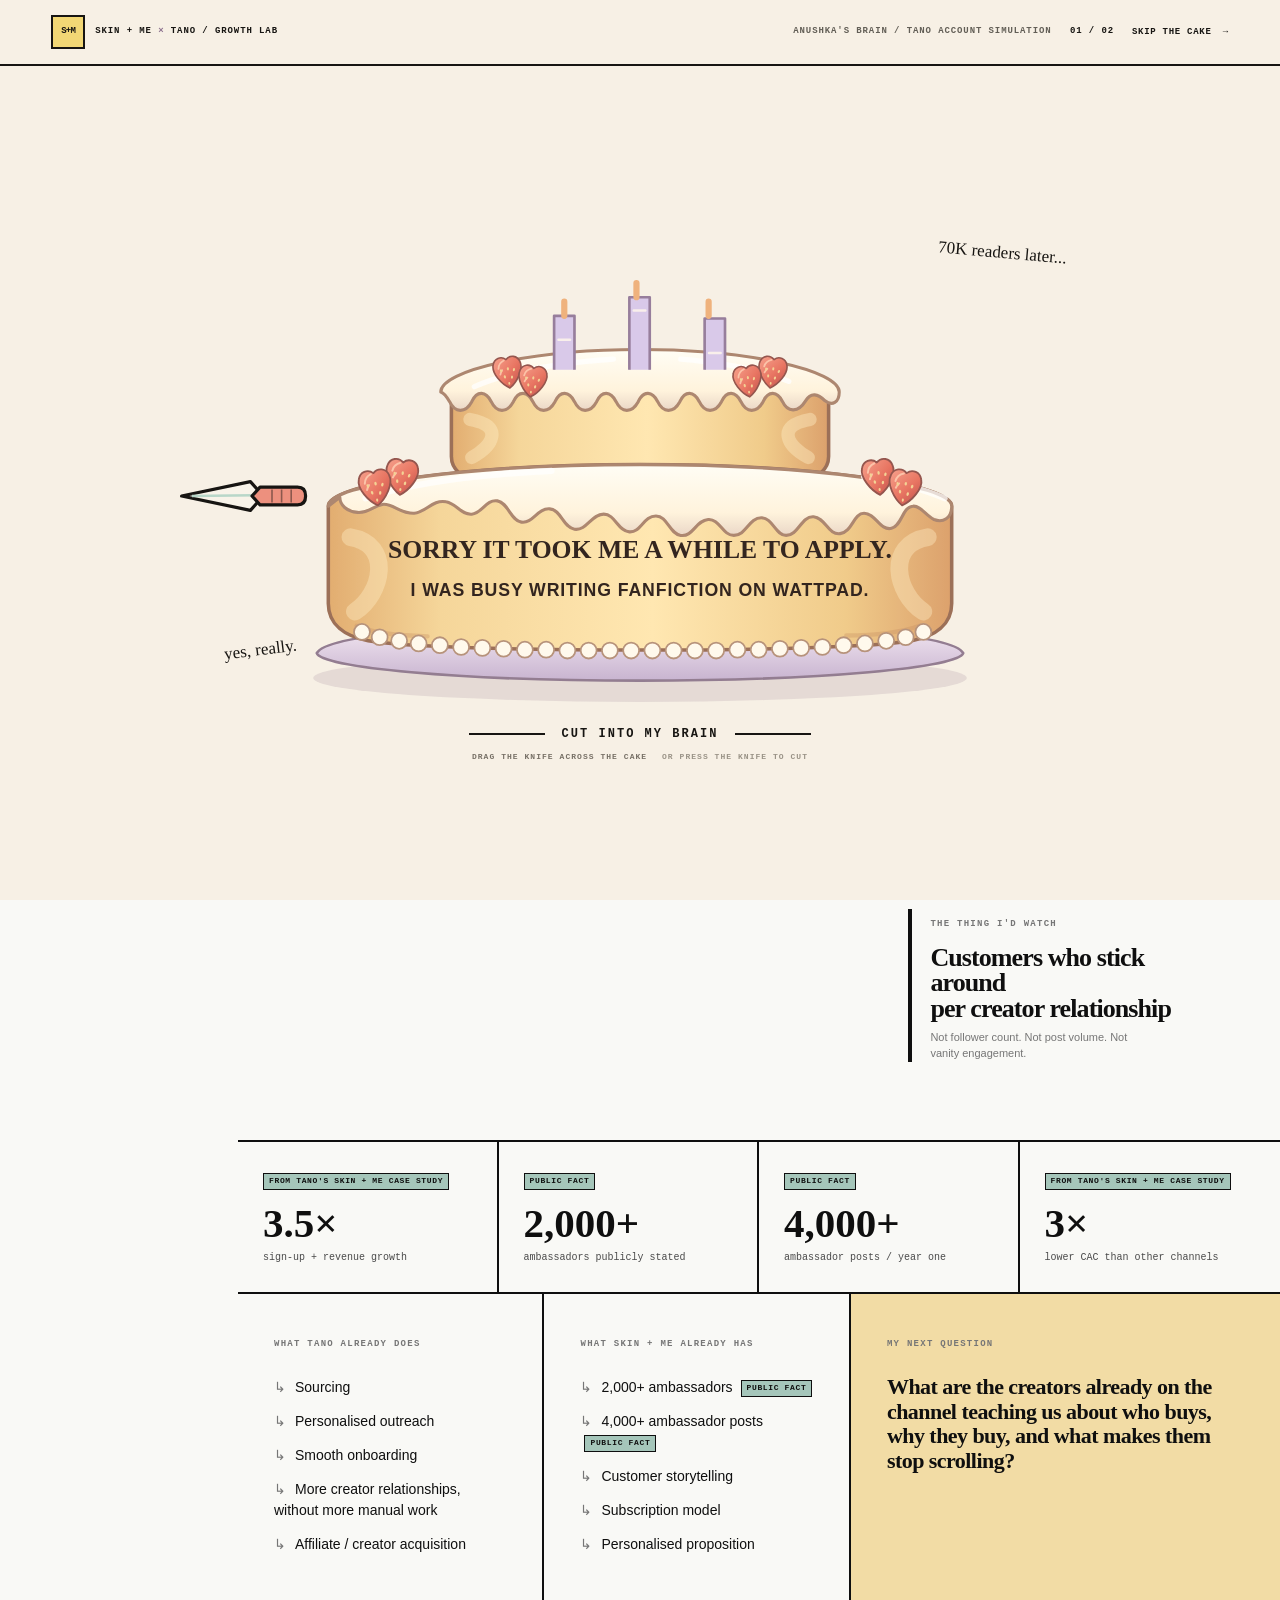
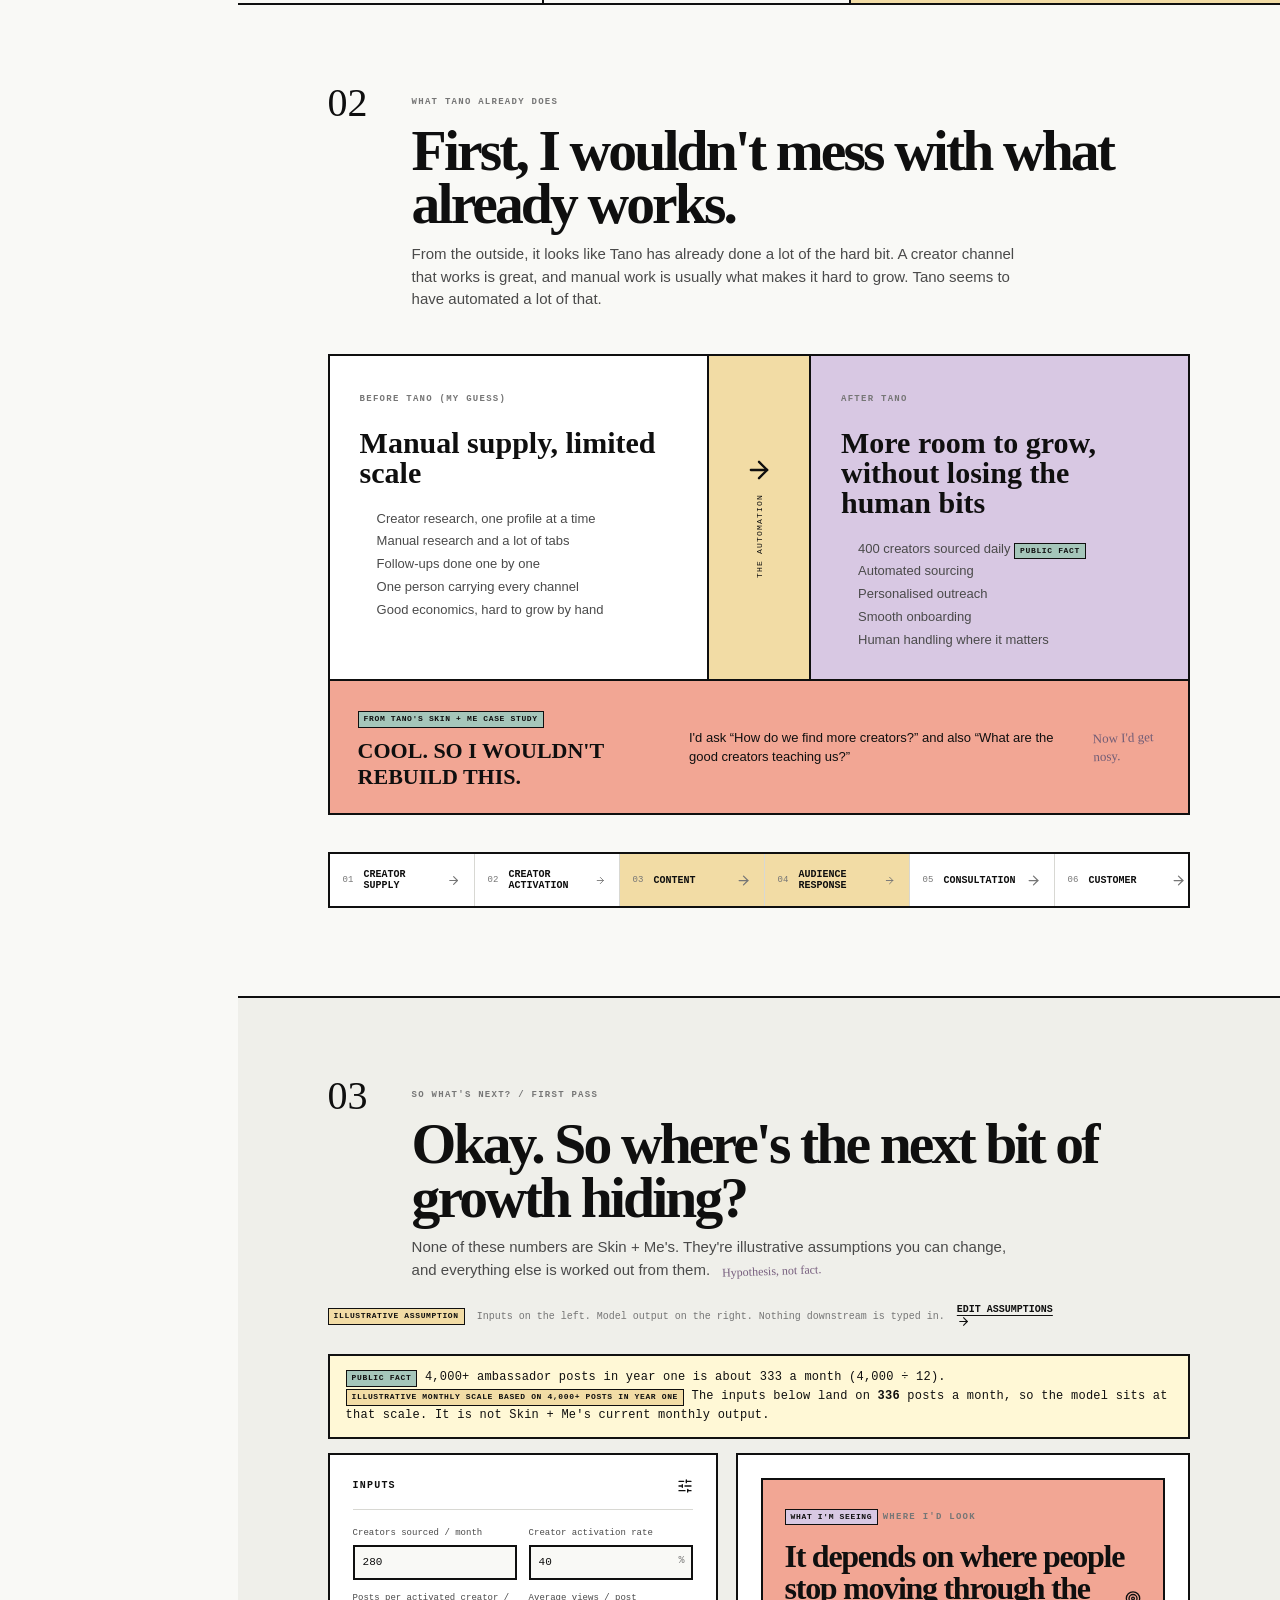
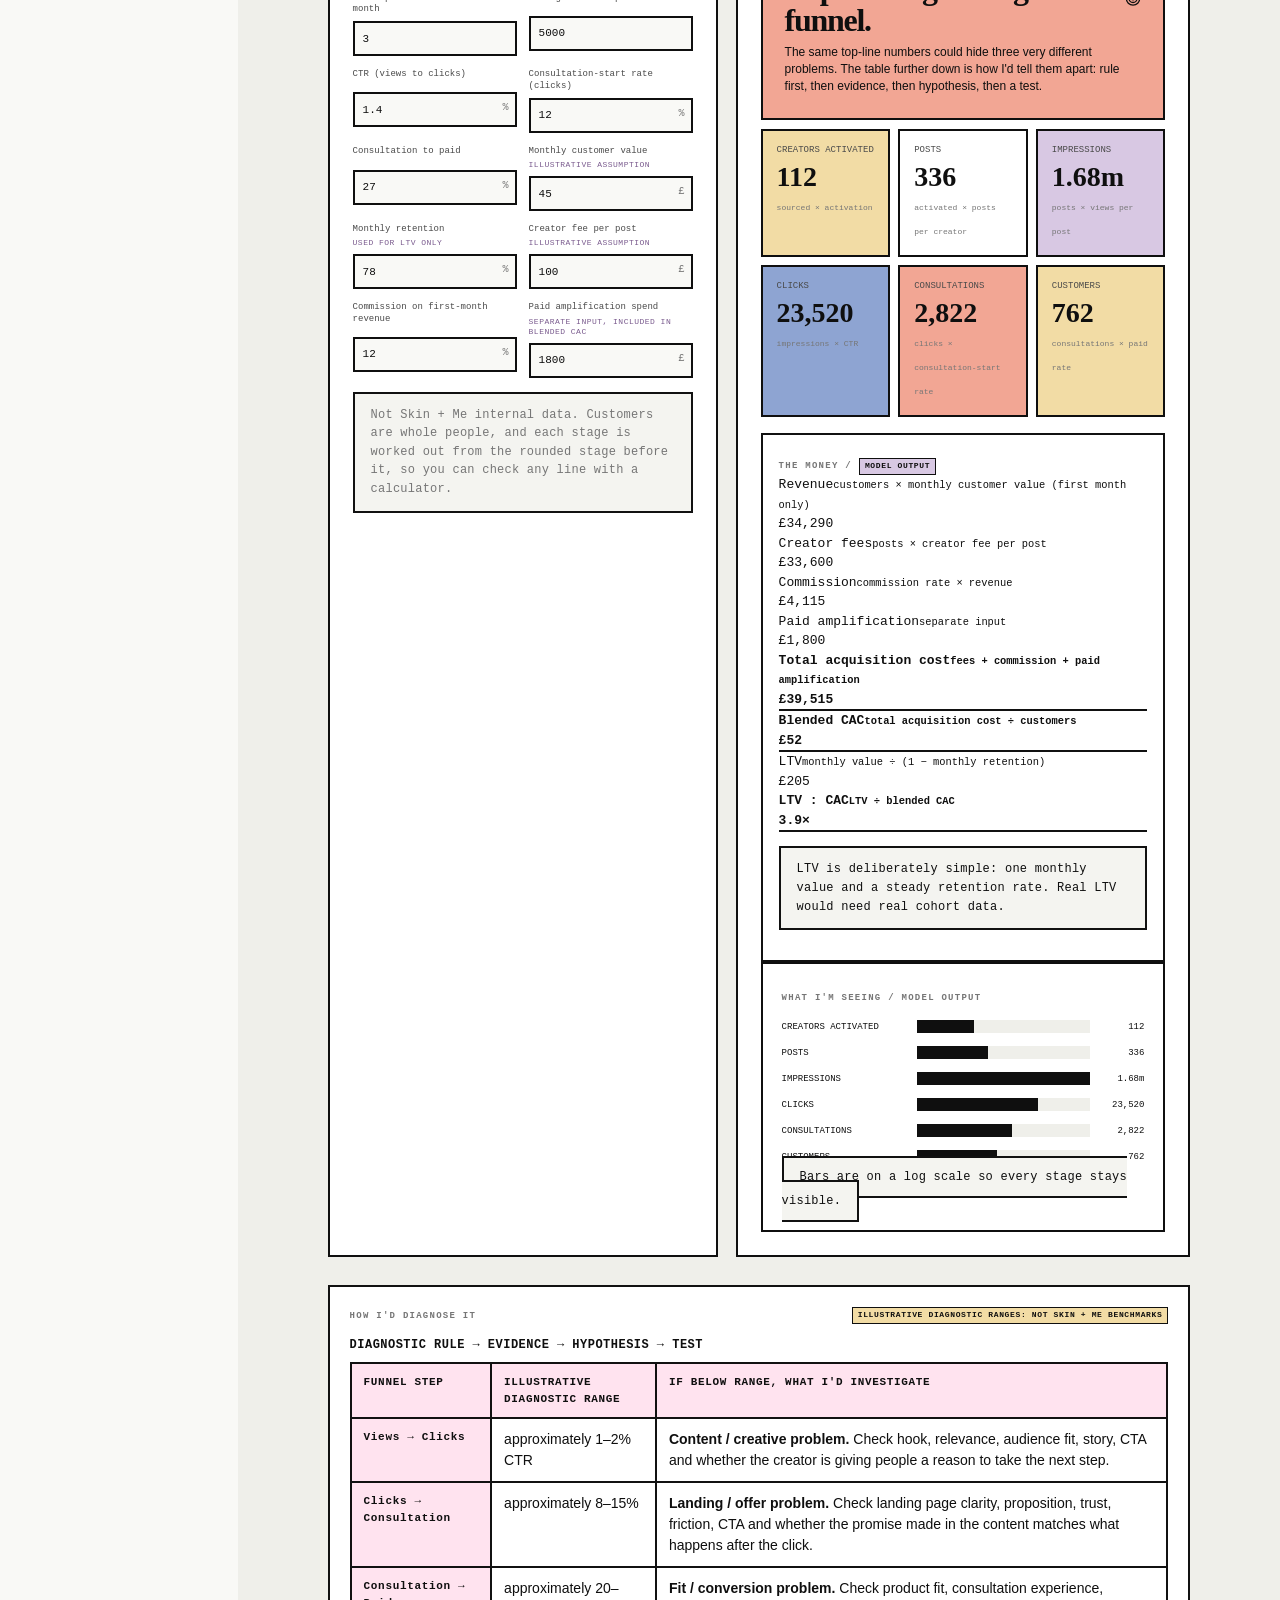
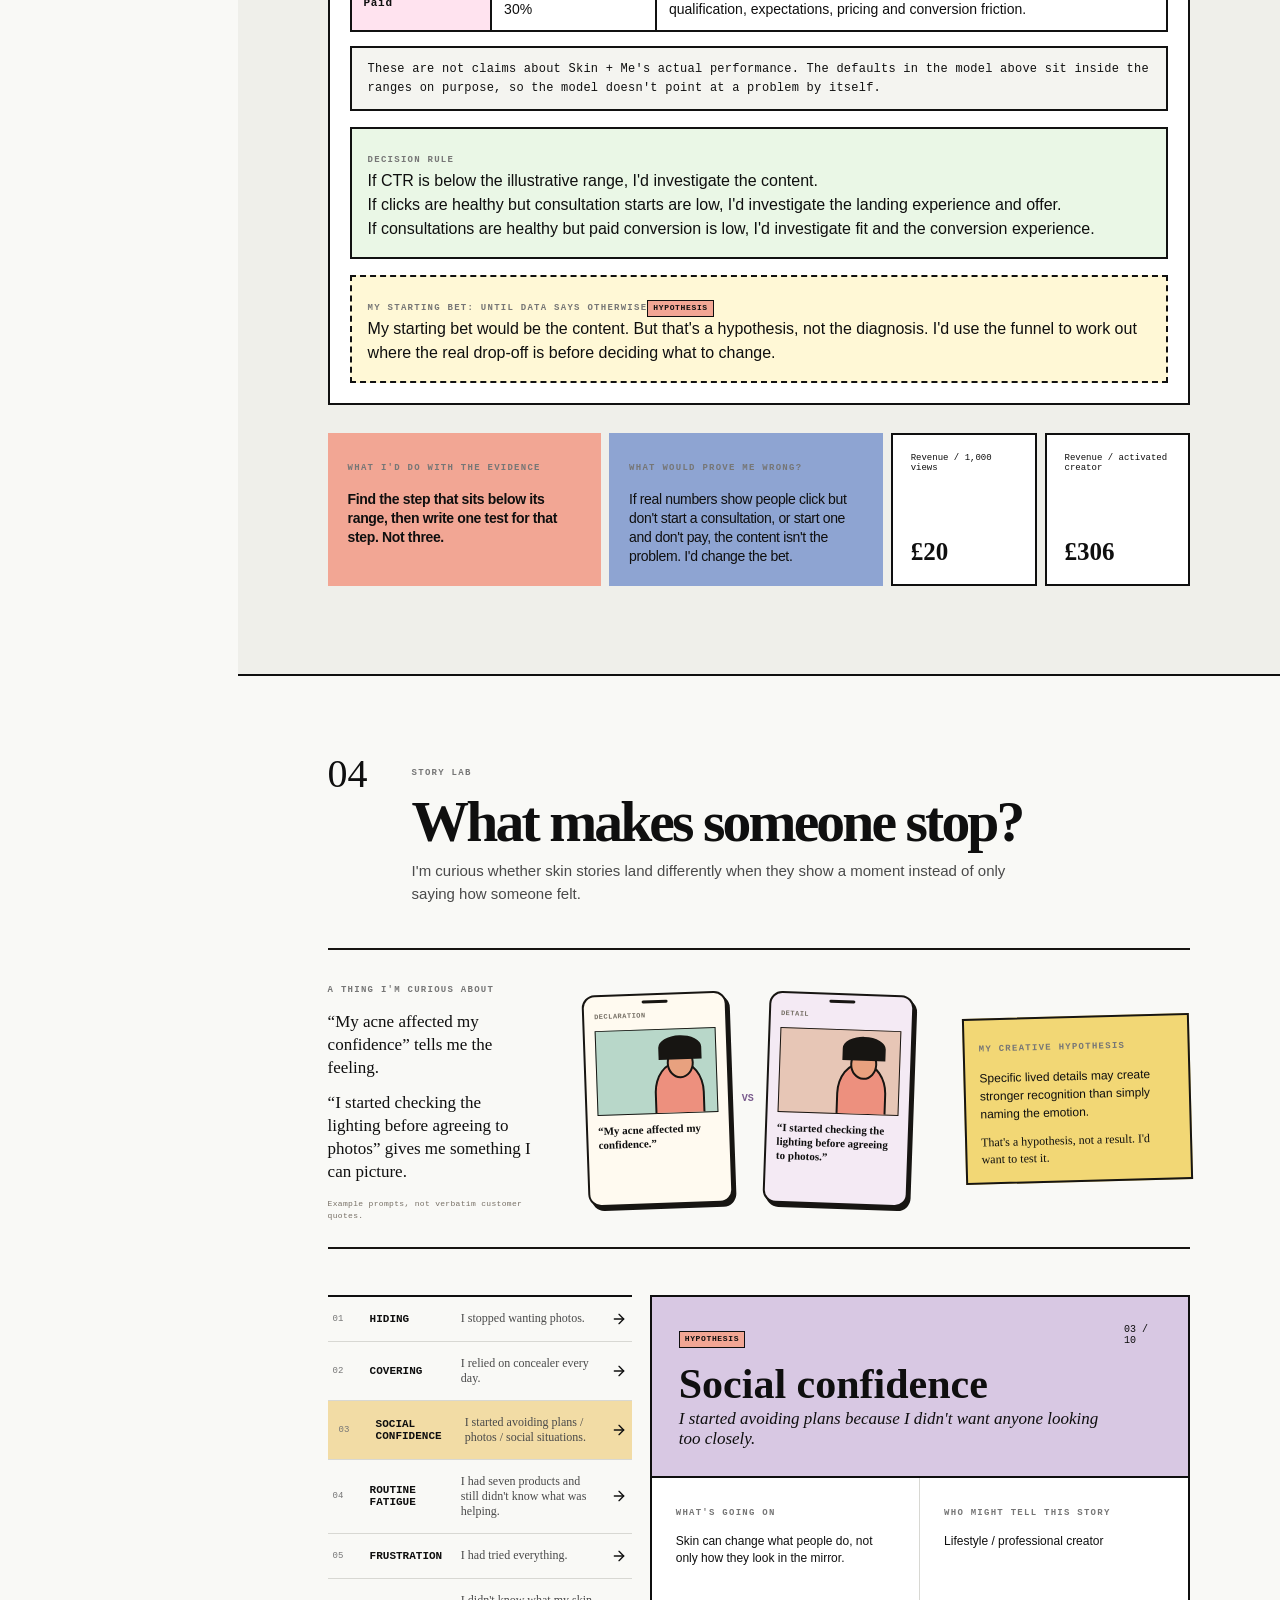
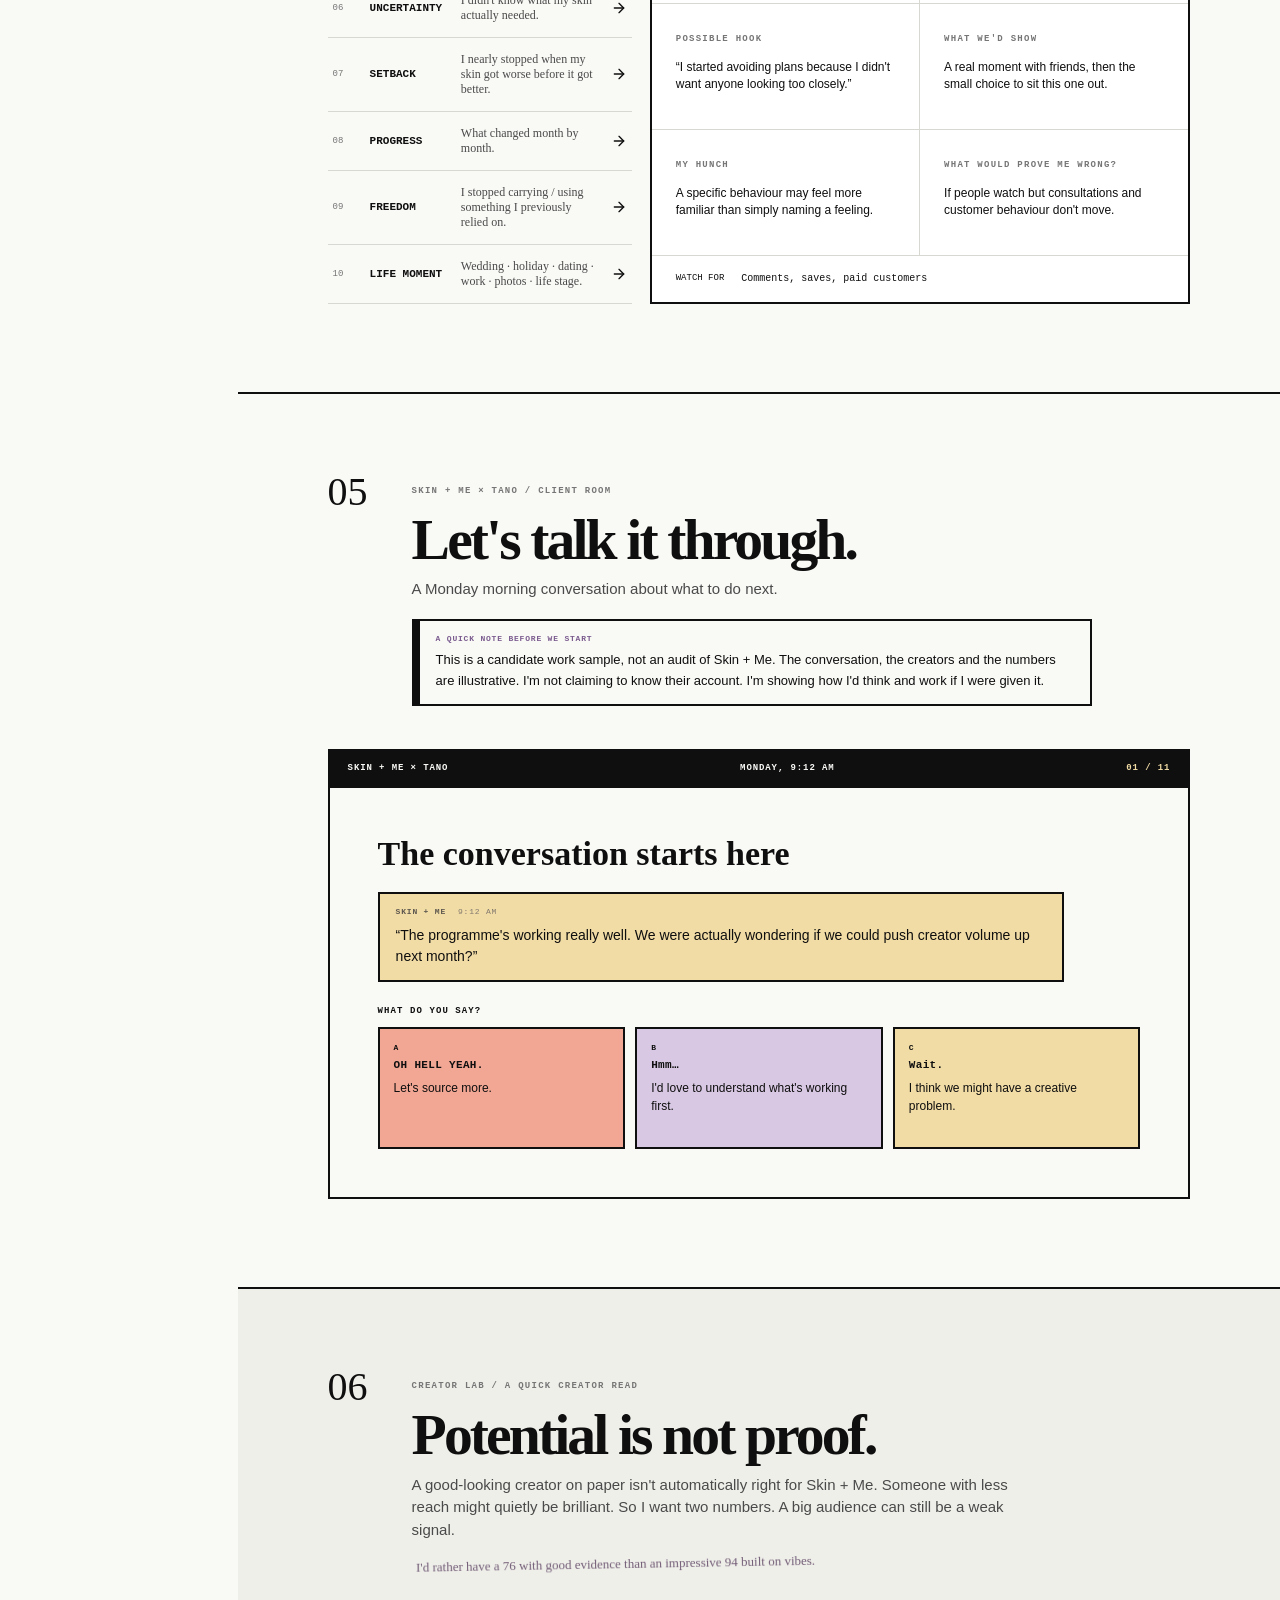
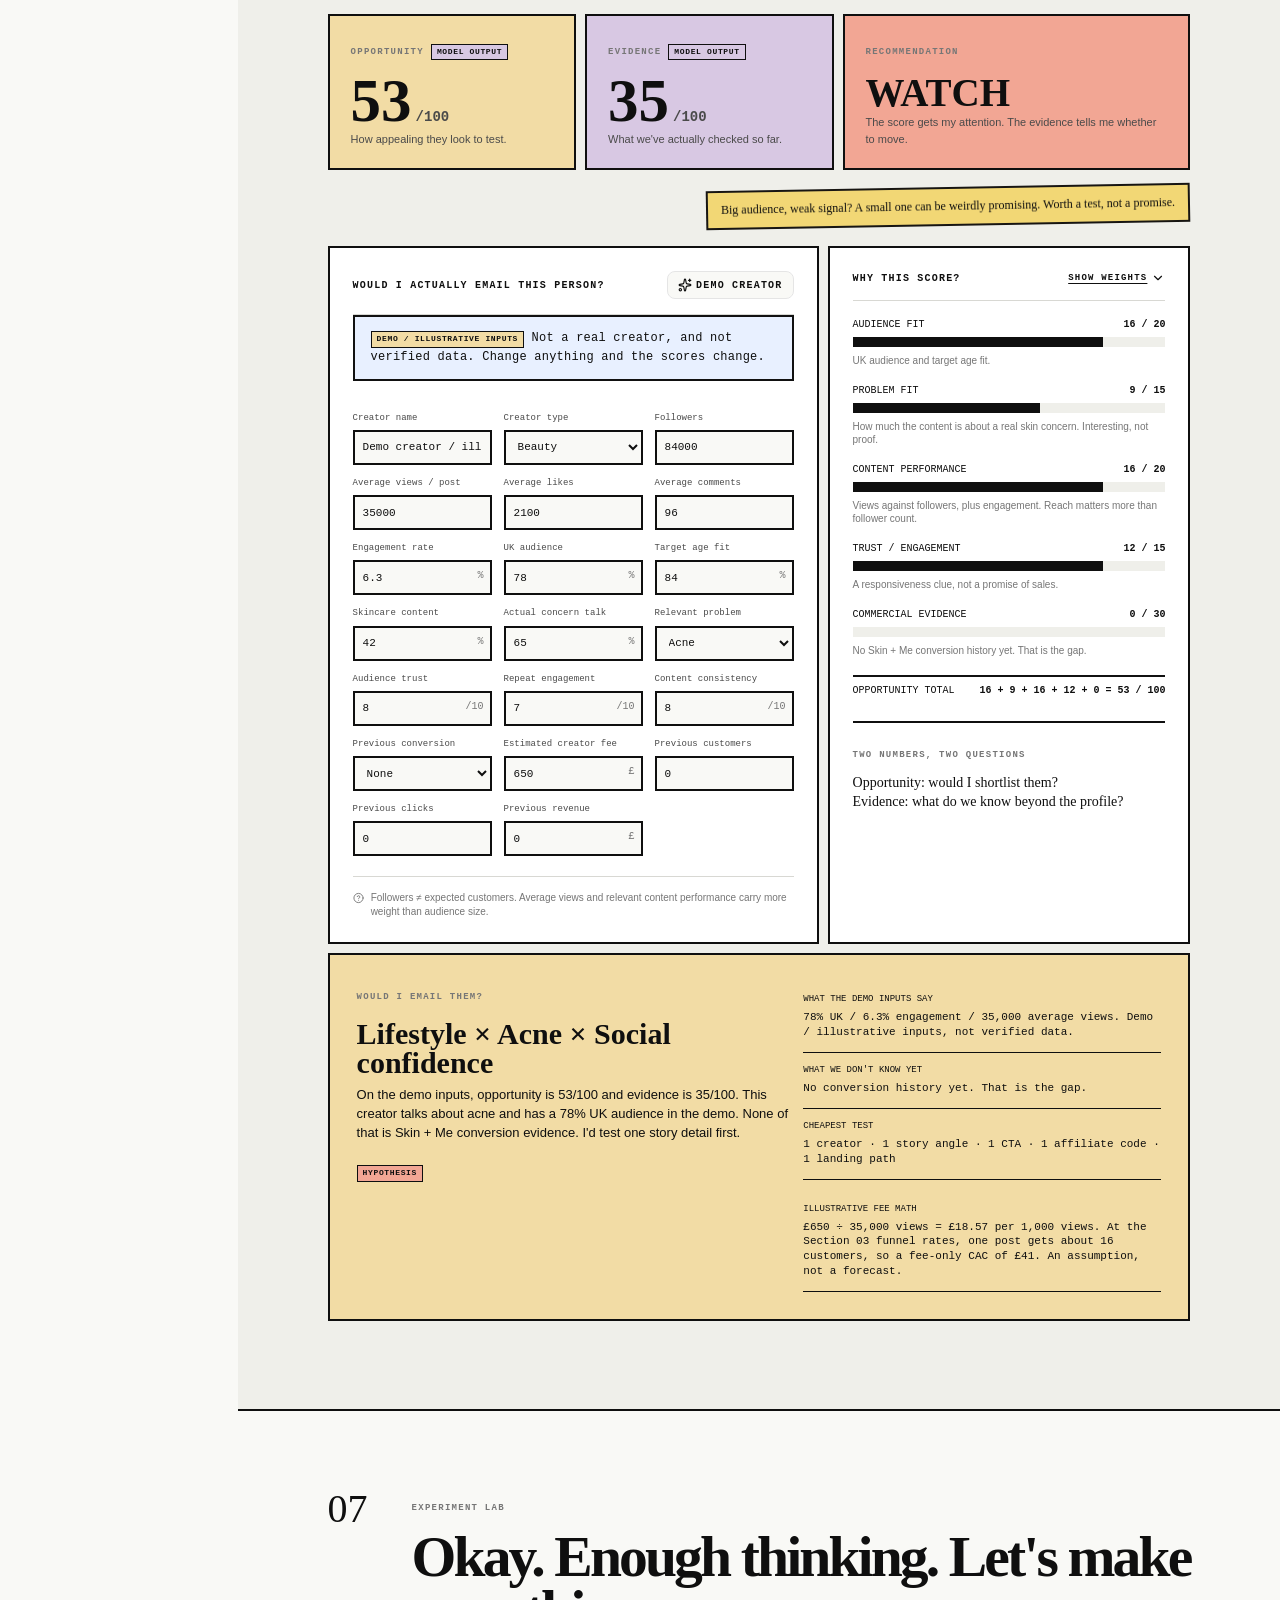
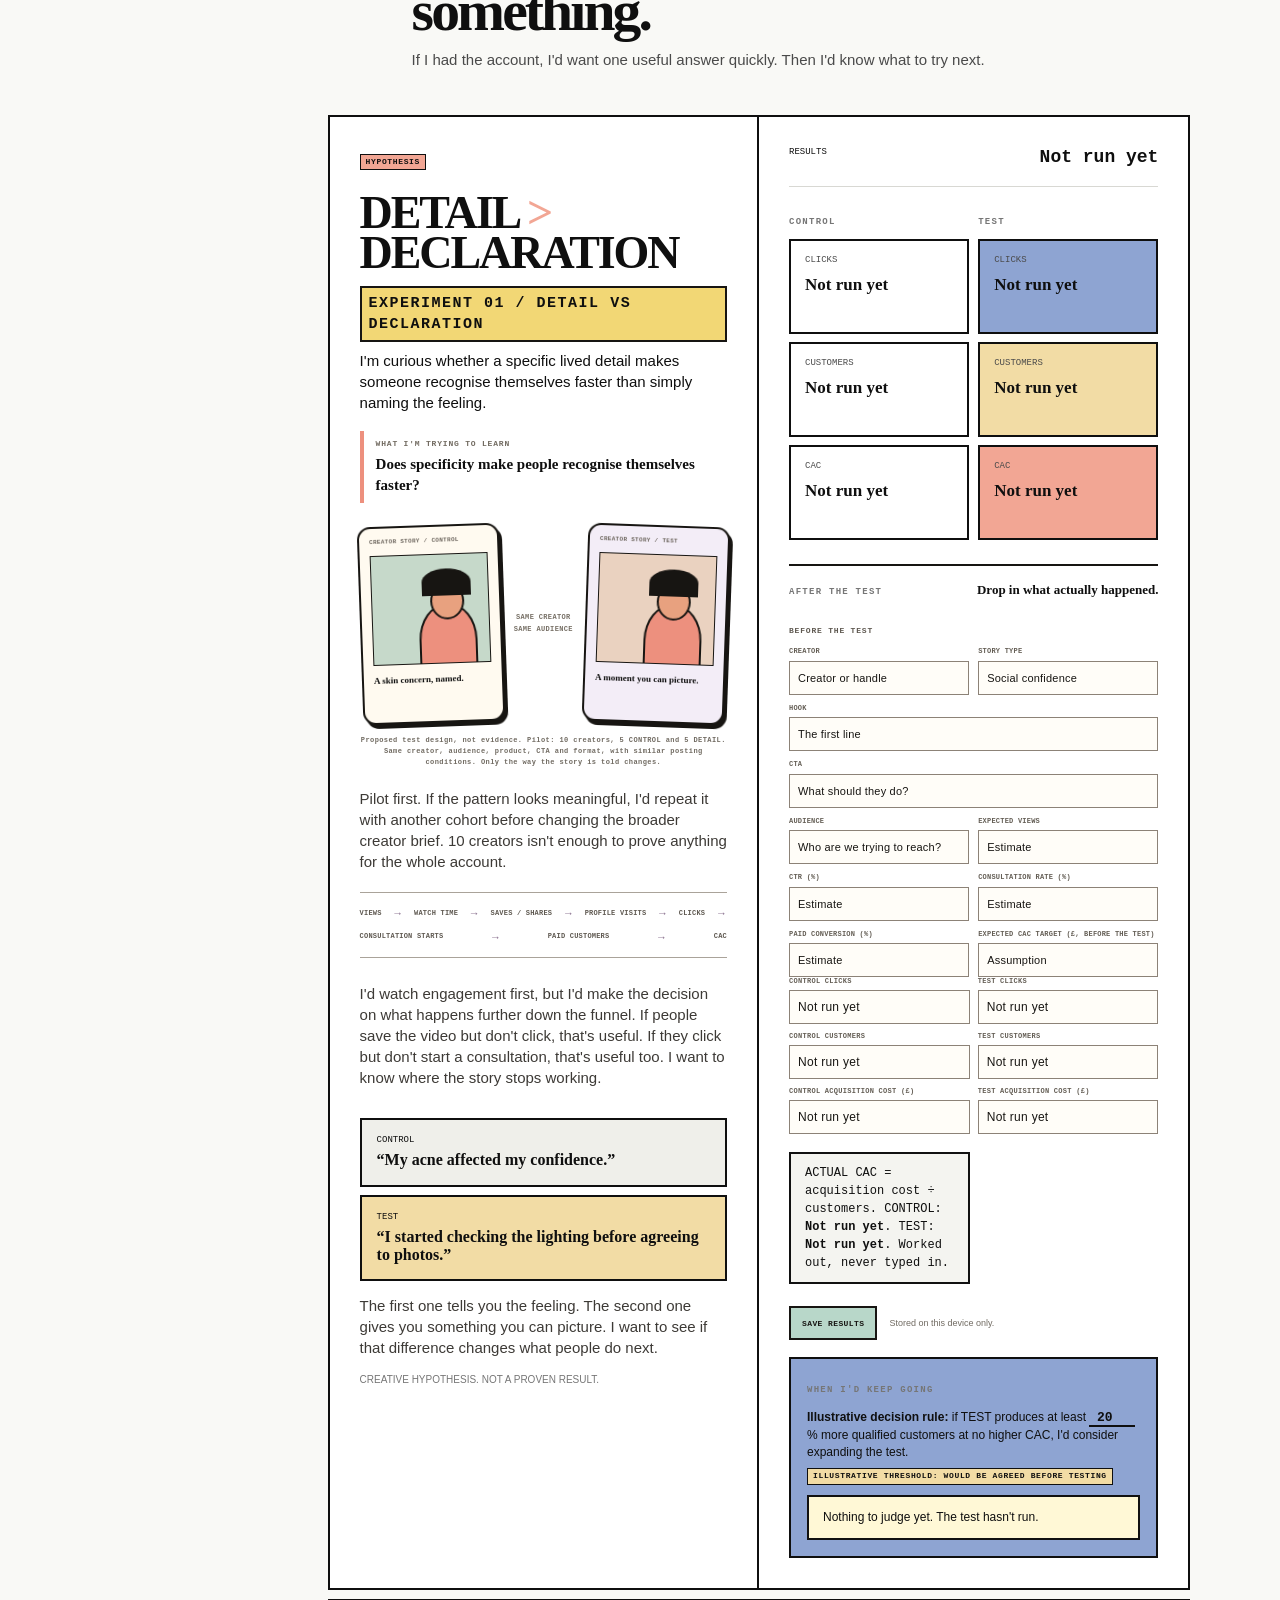
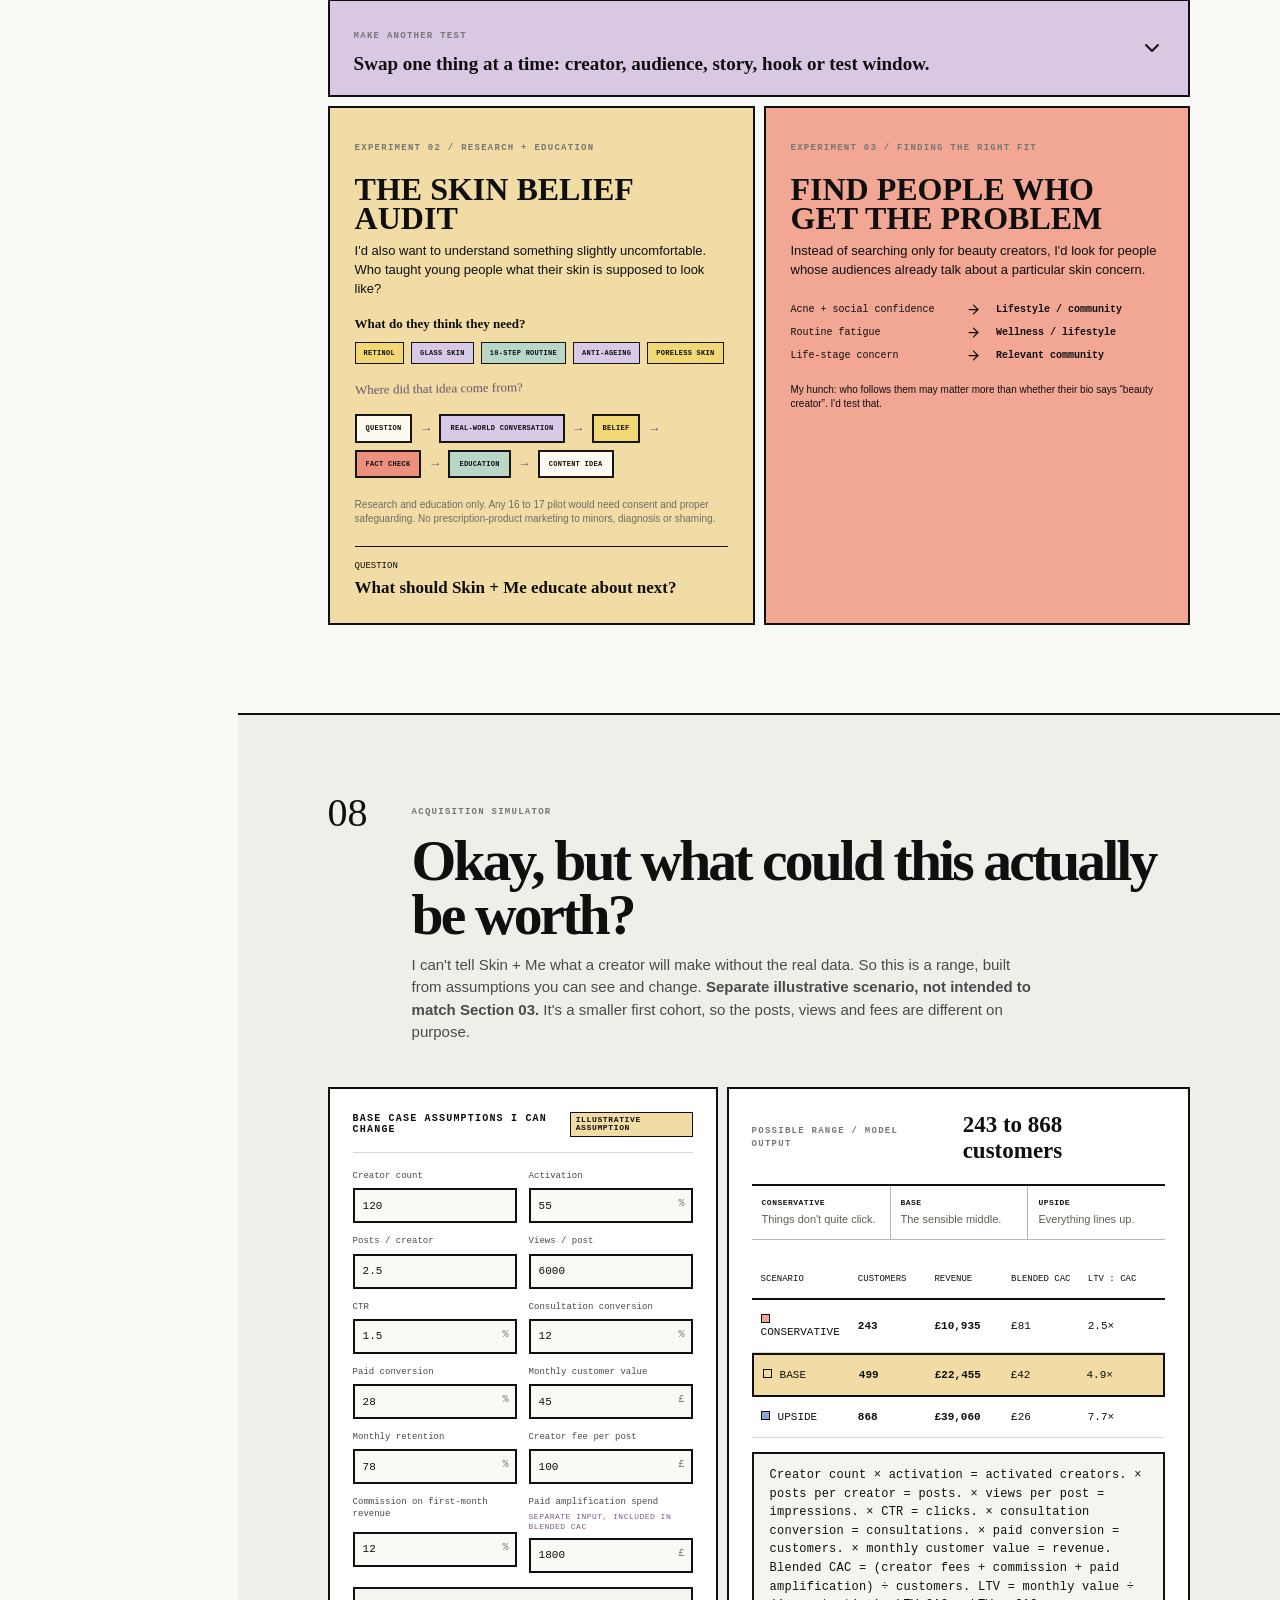
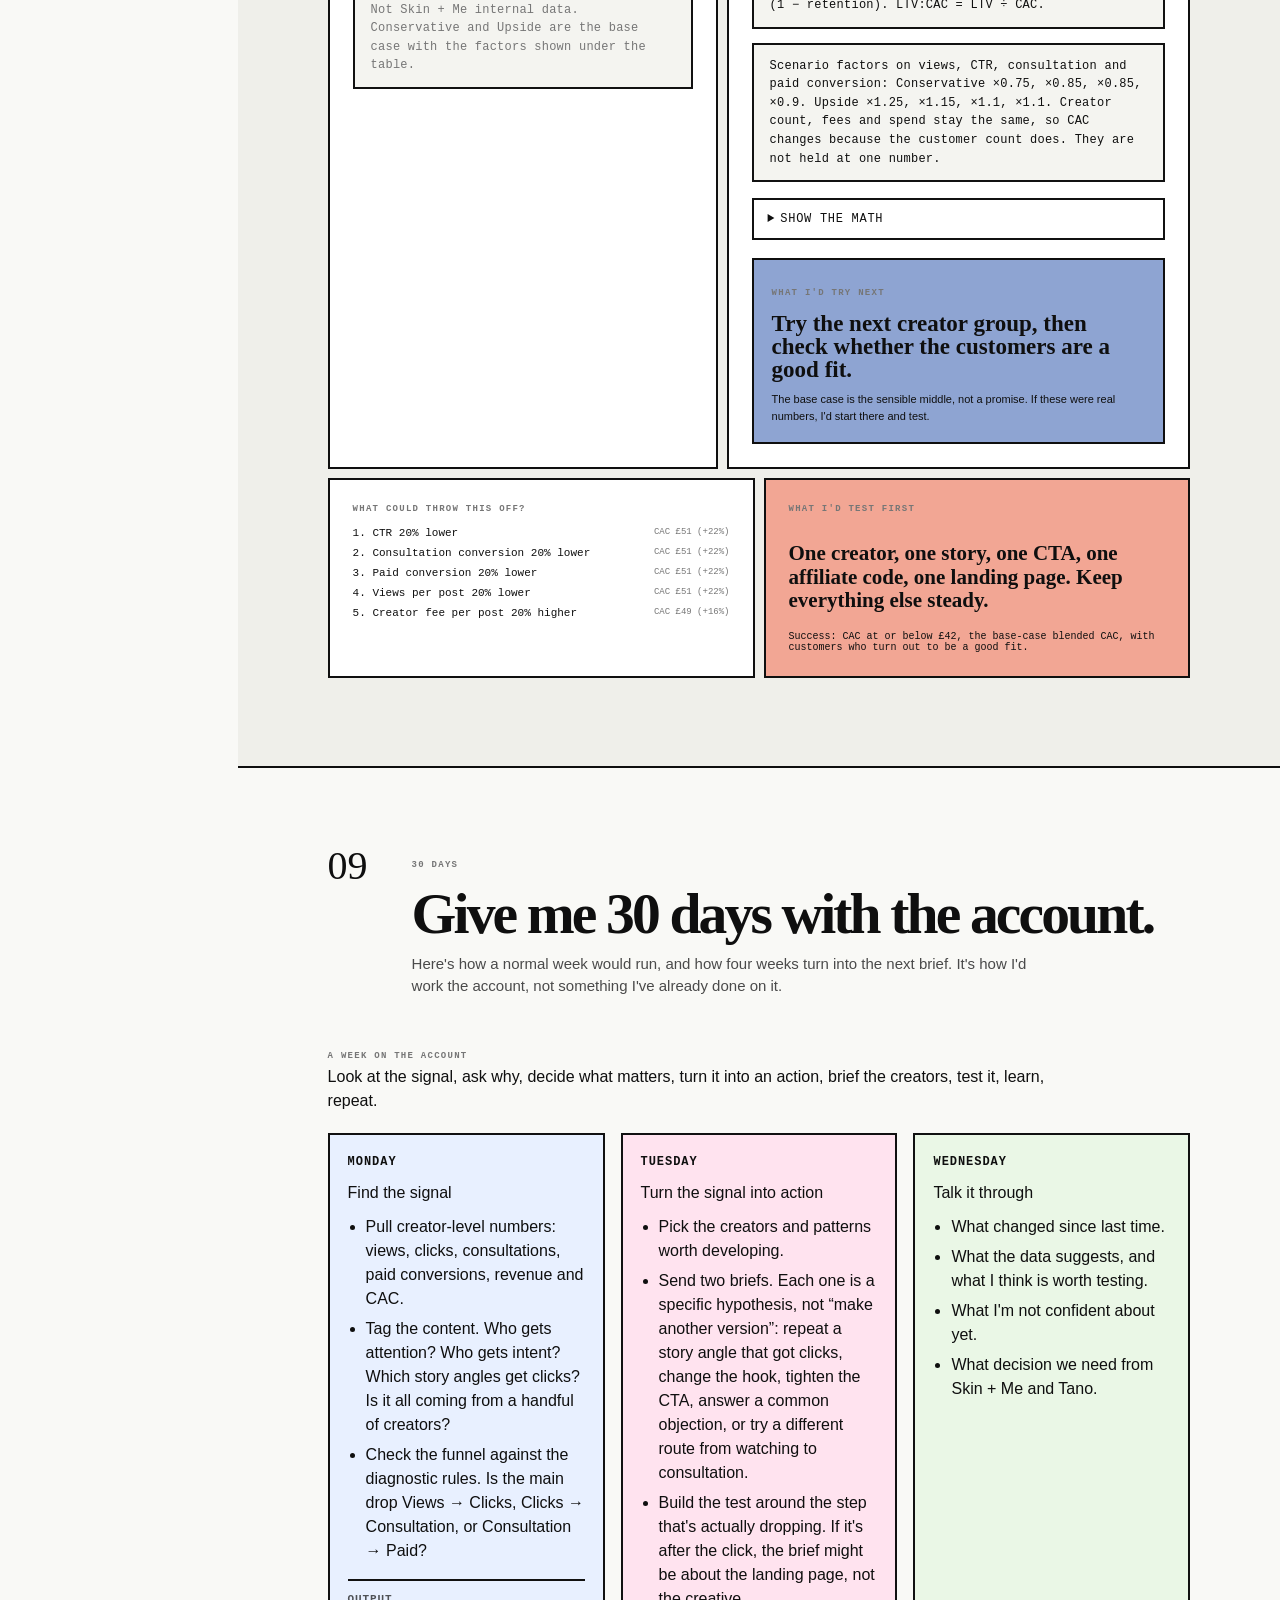
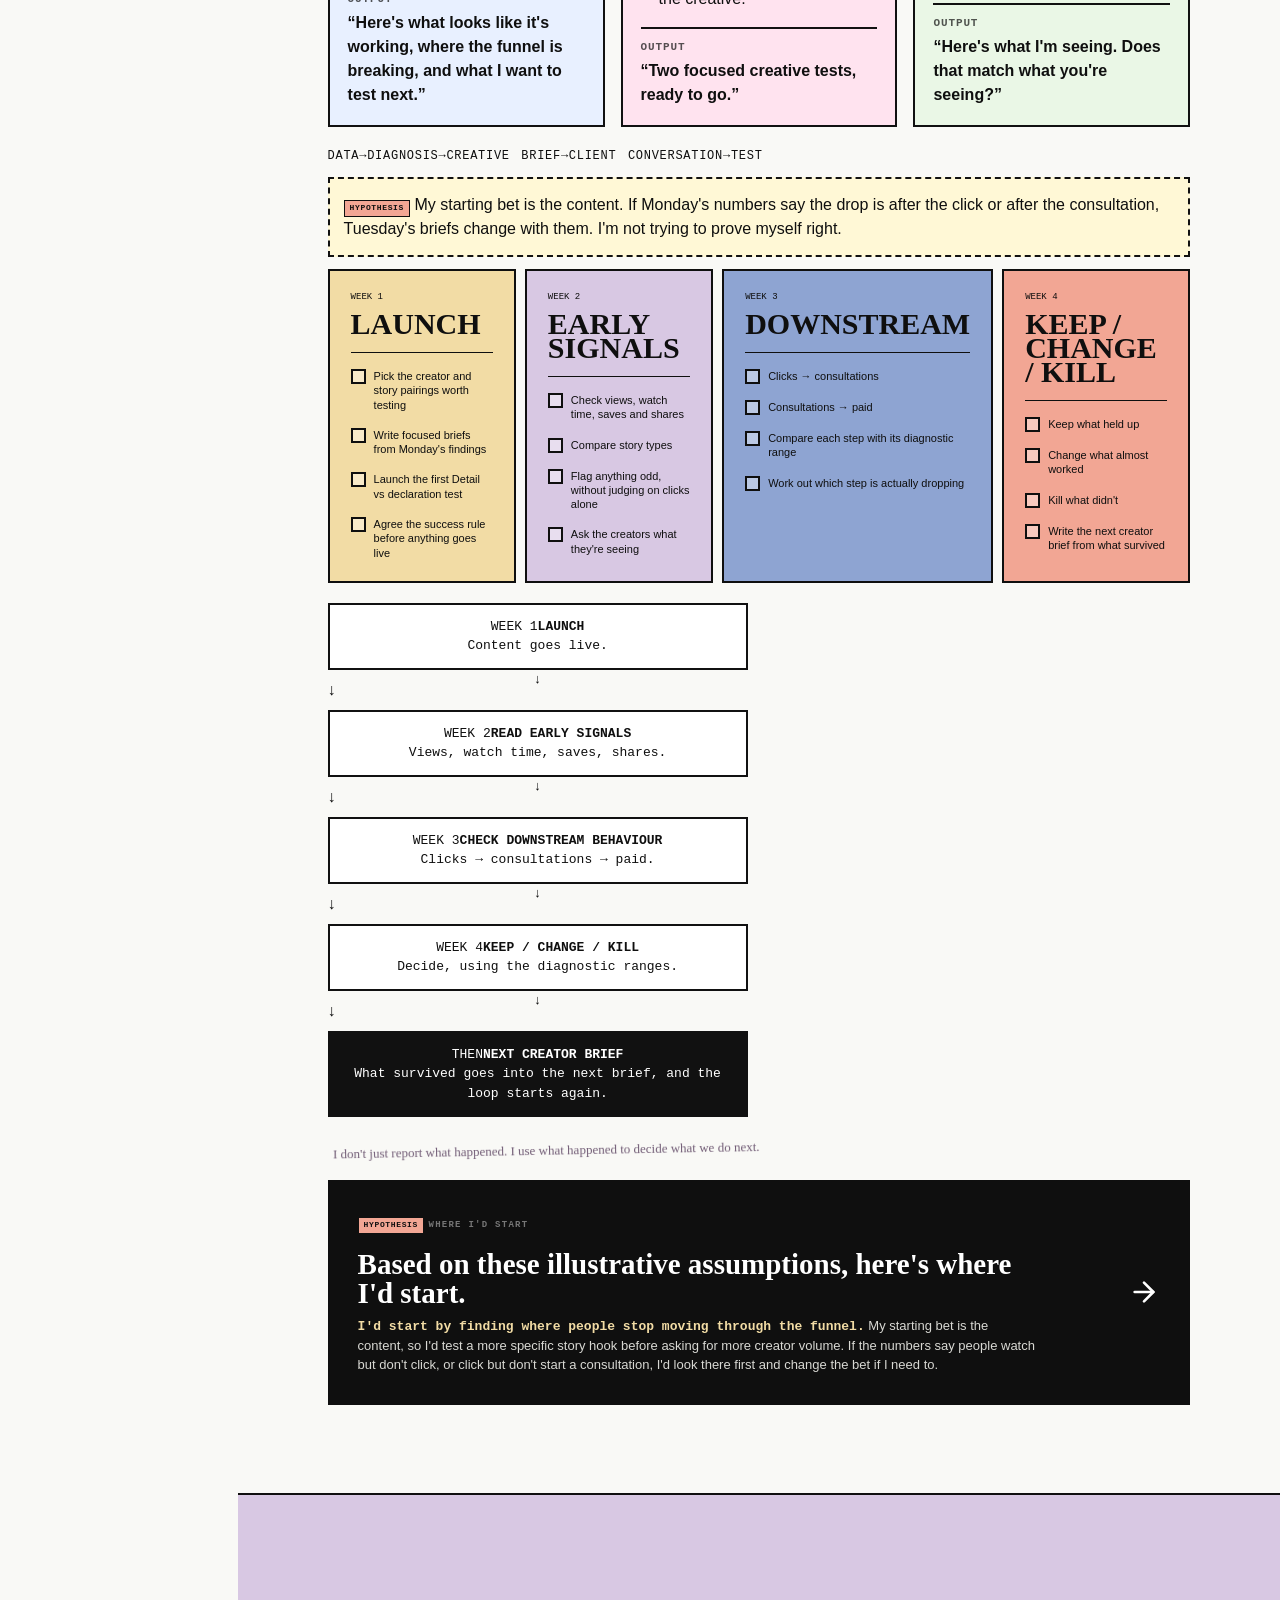
==== commit d9f027dd: "Made changes to index.html" ====
--- a/index.html
+++ b/index.html
@@ -267,7 +267,7 @@
                         x-source-editable="false">
                         <span x-file-name="Home" x-line-number="165" x-column="138" x-component="span"
                             x-id="Home_165_138" x-dynamic="true" x-source-type="computed"
-                            x-source-editable="false">07</span>
+                            x-source-editable="false">06</span>
                         CREATOR LAB
                     </a>
                     <a href="#experiments" data-testid="nav-experiments" x-file-name="Home" x-line-number="165"
@@ -275,7 +275,7 @@
                         x-source-editable="false">
                         <span x-file-name="Home" x-line-number="165" x-column="138" x-component="span"
                             x-id="Home_165_138" x-dynamic="true" x-source-type="computed"
-                            x-source-editable="false">06</span>
+                            x-source-editable="false">07</span>
                         EXPERIMENT LAB
                     </a>
                     <a href="#simulator" data-testid="nav-simulator" x-file-name="Home" x-line-number="165"
@@ -468,10 +468,10 @@
                     x-column="6" x-component="section" x-id="Home_174_6" x-dynamic="false">
                     <div x-file-name="Home" x-line-number="174" x-column="73" x-component="div" x-id="Home_174_73"
                         x-dynamic="false">
-                        <span data-testid="provenance-user-provided-case-study" class="provenance provenance-public"
+                        <span data-testid="provenance-tano-case-study" class="provenance provenance-public"
                             x-file-name="Home" x-line-number="47" x-column="9" x-component="span" x-id="Home_47_9"
                             x-dynamic="true" x-source-type="prop" x-source-var="label" x-source-editable="false">
-                            USER-PROVIDED CASE STUDY
+                            FROM TANO'S SKIN + ME CASE STUDY
                         </span>
                         <strong x-file-name="Home" x-line-number="174" x-column="139" x-component="strong"
                             x-id="Home_174_139" x-dynamic="false">
@@ -516,10 +516,10 @@
                     </div>
                     <div x-file-name="Home" x-line-number="174" x-column="447" x-component="div" x-id="Home_174_447"
                         x-dynamic="false">
-                        <span data-testid="provenance-user-provided-case-study" class="provenance provenance-public"
+                        <span data-testid="provenance-tano-case-study" class="provenance provenance-public"
                             x-file-name="Home" x-line-number="47" x-column="9" x-component="span" x-id="Home_47_9"
                             x-dynamic="true" x-source-type="prop" x-source-var="label" x-source-editable="false">
-                            USER-PROVIDED CASE STUDY
+                            FROM TANO'S SKIN + ME CASE STUDY
                         </span>
                         <strong x-file-name="Home" x-line-number="174" x-column="513" x-component="strong"
                             x-id="Home_174_513" x-dynamic="false">
@@ -666,10 +666,10 @@
                         x-id="Home_178_1032" x-dynamic="false">
                         <div x-file-name="Home" x-line-number="178" x-column="1061" x-component="div"
                             x-id="Home_178_1061" x-dynamic="false"><span
-                                data-testid="provenance-user-provided-case-study" class="provenance provenance-public"
+                                data-testid="provenance-tano-case-study" class="provenance provenance-public"
                                 x-file-name="Home" x-line-number="47" x-column="9" x-component="span" x-id="Home_47_9"
                                 x-dynamic="true" x-source-type="prop" x-source-var="label"
-                                x-source-editable="false">USER-PROVIDED CASE STUDY</span><strong x-file-name="Home"
+                                x-source-editable="false">FROM TANO'S SKIN + ME CASE STUDY</span><strong x-file-name="Home"
                                 x-line-number="178" x-column="1127" x-component="strong" x-id="Home_178_1127"
                                 x-dynamic="false">COOL. SO I WOULDN'T REBUILD THIS.</strong></div>
                         <p x-file-name="Home" x-line-number="178" x-column="1182" x-component="p" x-id="Home_178_1182"
@@ -793,59 +793,23 @@
                                 LTV</strong></div>
                     </div>
                 </section>
-                <section id="diagnosis" class="lab-section tinted-section" data-testid="section-diagnosis"
-                    x-file-name="Home" x-line-number="180" x-column="6" x-component="section" x-id="Home_180_6"
-                    x-dynamic="false">
-                    <div class="section-heading" data-testid="section-heading-03" x-file-name="Home" x-line-number="51"
-                        x-column="9" x-component="div" x-id="Home_51_9" x-dynamic="false">
-                        <div class="section-number" x-file-name="Home" x-line-number="51" x-column="84"
-                            x-component="div" x-id="Home_51_84" x-dynamic="true" x-source-type="prop"
-                            x-source-var="number" x-source-editable="false">03</div>
-                        <div x-file-name="Home" x-line-number="51" x-column="130" x-component="div" x-id="Home_51_130"
-                            x-dynamic="false">
-                            <p class="eyebrow" x-file-name="Home" x-line-number="51" x-column="135" x-component="p"
-                                x-id="Home_51_135" x-dynamic="true" x-source-type="prop" x-source-var="eyebrow"
-                                x-source-editable="false">SO WHAT'S NEXT? / FIRST PASS</p>
-                            <h2 x-file-name="Home" x-line-number="51" x-column="171" x-component="h2" x-id="Home_51_171"
-                                x-dynamic="true" x-source-type="prop" x-source-var="title" x-source-editable="false">
-                                Okay. So where's the next bit of growth hiding?</h2>
-                            <p class="section-intro" x-file-name="Home" x-line-number="51" x-column="187"
-                                x-component="p" x-id="Home_51_187" x-dynamic="true" x-source-type="prop"
-                                x-source-var="intro" x-source-editable="false">These numbers are illustrative until
-                                real account data replaces them. Change an input and see what moves. <span
-                                class="diagnosis-hypothesis-note">Hypothesis, not fact.</span></p>
-                        </div>
-                    </div>
-                    <div class="assumption-line" x-file-name="Home" x-line-number="180" x-column="385" x-component="div"
-                        x-id="Home_180_385" x-dynamic="false"><span data-testid="provenance-illustrative-assumption"
-                            class="provenance provenance-illustrative" x-file-name="Home" x-line-number="47"
-                            x-column="9" x-component="span" x-id="Home_47_9" x-dynamic="true" x-source-type="prop"
-                            x-source-var="label" x-source-editable="false">ILLUSTRATIVE ASSUMPTION</span><span
-                            x-file-name="Home" x-line-number="180" x-column="542" x-component="span" x-id="Home_180_542"
-                            x-dynamic="true" x-source-type="static-local" x-source-var="modeCopy"
-                            x-source-file-abs="/app/frontend/src/pages/Home.tsx" x-source-line="39" x-source-path="mode"
-                            x-source-editable="true">In this mode: <span data-ve-dynamic="true" x-excluded="true"
-                                style="display: contents;" x-file-name="Home" x-line-number="180" x-column="542"
-                                x-component="span" x-id="Home_180_542_expr1" x-dynamic="true"
-                                x-source-type="static-local" x-source-var="modeCopy"
-                                x-source-file-abs="/app/frontend/src/pages/Home.tsx" x-source-line="39"
-                                x-source-path="mode" x-source-editable="true">Conclusions first</span></span><button
-                            data-testid="edit-assumptions-button" x-file-name="Home" x-line-number="180" x-column="585"
-                            x-component="button" x-id="Home_180_585" x-dynamic="false">EDIT ASSUMPTIONS <svg
+                <section id="diagnosis" class="lab-section tinted-section" data-testid="section-diagnosis">
+<div class="section-heading" data-testid="section-heading-03"><div class="section-number">03</div><div>
+<p class="eyebrow">SO WHAT'S NEXT? / FIRST PASS</p>
+<h2>Okay. So where's the next bit of growth hiding?</h2>
+<p class="section-intro">None of these numbers are Skin + Me's. They're illustrative assumptions you can change, and everything else is worked out from them. <span class="diagnosis-hypothesis-note">Hypothesis, not fact.</span></p>
+</div></div>
+<div class="assumption-line"><span data-testid="provenance-illustrative-assumption" class="provenance provenance-illustrative">ILLUSTRATIVE ASSUMPTION</span><span>Inputs on the left. Model output on the right. Nothing downstream is typed in.</span><button type="button" data-testid="edit-assumptions-button" id="a-edit">EDIT ASSUMPTIONS <svg
                                 xmlns="http://www.w3.org/2000/svg" width="13" height="13" viewBox="0 0 24 24"
                                 fill="none" stroke="currentColor" stroke-width="2" stroke-linecap="round"
                                 stroke-linejoin="round" class="lucide lucide-arrow-right" aria-hidden="true">
                                 <path d="M5 12h14"></path>
                                 <path d="m12 5 7 7-7 7"></path>
                             </svg></button></div>
-                    <div class="diagnosis-grid" x-file-name="Home" x-line-number="180" x-column="721" x-component="div"
-                        x-id="Home_180_721" x-dynamic="false">
-                        <div class="control-panel" x-file-name="Home" x-line-number="180" x-column="753"
-                            x-component="div" x-id="Home_180_753" x-dynamic="false">
-                            <div class="panel-title" x-file-name="Home" x-line-number="180" x-column="784"
-                                x-component="div" x-id="Home_180_784" x-dynamic="false"><span x-file-name="Home"
-                                    x-line-number="180" x-column="813" x-component="span" x-id="Home_180_813"
-                                    x-dynamic="false">INPUTS</span><svg xmlns="http://www.w3.org/2000/svg" width="16"
+<p class="scale-note"><span class="provenance provenance-public">PUBLIC FACT</span> 4,000+ ambassador posts in year one is about 333 a month (4,000 ÷ 12). <span class="provenance provenance-illustrative">ILLUSTRATIVE MONTHLY SCALE BASED ON 4,000+ POSTS IN YEAR ONE</span> The inputs below land on <b id="a-scale-posts">336</b> posts a month, so the model sits at that scale. It is not Skin + Me's current monthly output.</p>
+<div class="diagnosis-grid">
+<div class="control-panel">
+<div class="panel-title"><span>INPUTS</span><svg xmlns="http://www.w3.org/2000/svg" width="16"
                                     height="16" viewBox="0 0 24 24" fill="none" stroke="currentColor" stroke-width="2"
                                     stroke-linecap="round" stroke-linejoin="round"
                                     class="lucide lucide-sliders-horizontal" aria-hidden="true" x-file-name="Home"
@@ -861,237 +825,16 @@
                                     <path d="M8 10v4"></path>
                                     <path d="M8 12H3"></path>
                                 </svg></div>
-                            <div class="fields-grid" x-file-name="Home" x-line-number="180" x-column="869"
-                                x-component="div" x-id="Home_180_869" x-dynamic="true" x-source-type="computed"
-                                x-source-editable="false"><label class="field" x-file-name="Home" x-line-number="59"
-                                    x-column="9" x-component="label" x-id="Home_59_9" x-dynamic="false"><span
-                                        x-file-name="Home" x-line-number="59" x-column="34" x-component="span"
-                                        x-id="Home_59_34" x-dynamic="true" x-source-type="prop" x-source-var="label"
-                                        x-source-editable="false">Creators sourced / month</span>
-                                    <div class="field-input" x-file-name="Home" x-line-number="59" x-column="54"
-                                        x-component="div" x-id="Home_59_54" x-dynamic="true" x-source-type="computed"
-                                        x-source-editable="false"><input data-disabled="" id="base-ui-_r_0_" disabled=""
-                                            data-slot="input" x-file-name="Home" x-line-number="59" x-column="83"
-                                            x-component="Input" x-id="Home_59_83" x-dynamic="true"
-                                            data-testid="input-creators-sourced-month" min="0" max="100" step="1"
-                                            class="h-8 w-full min-w-0 rounded-lg border border-input bg-transparent px-2.5 py-1 text-base transition-colors outline-none file:inline-flex file:h-6 file:border-0 file:bg-transparent file:text-sm file:font-medium file:text-foreground placeholder:text-muted-foreground focus-visible:border-ring focus-visible:ring-3 focus-visible:ring-ring/50 disabled:pointer-events-none disabled:cursor-not-allowed disabled:bg-input/50 disabled:opacity-50 aria-invalid:border-destructive aria-invalid:ring-3 aria-invalid:ring-destructive/20 md:text-sm dark:bg-input/30 dark:disabled:bg-input/80 dark:aria-invalid:border-destructive/50 dark:aria-invalid:ring-destructive/40"
-                                            type="number" value="140"></div>
-                                </label><label class="field" x-file-name="Home" x-line-number="59" x-column="9"
-                                    x-component="label" x-id="Home_59_9" x-dynamic="false"><span x-file-name="Home"
-                                        x-line-number="59" x-column="34" x-component="span" x-id="Home_59_34"
-                                        x-dynamic="true" x-source-type="prop" x-source-var="label"
-                                        x-source-editable="false">Creator activation rate</span>
-                                    <div class="field-input" x-file-name="Home" x-line-number="59" x-column="54"
-                                        x-component="div" x-id="Home_59_54" x-dynamic="true" x-source-type="computed"
-                                        x-source-editable="false"><input data-disabled="" id="base-ui-_r_1_" disabled=""
-                                            data-slot="input" x-file-name="Home" x-line-number="59" x-column="83"
-                                            x-component="Input" x-id="Home_59_83" x-dynamic="true"
-                                            data-testid="input-creator-activation-rate" min="0" max="100" step="1"
-                                            class="h-8 w-full min-w-0 rounded-lg border border-input bg-transparent px-2.5 py-1 text-base transition-colors outline-none file:inline-flex file:h-6 file:border-0 file:bg-transparent file:text-sm file:font-medium file:text-foreground placeholder:text-muted-foreground focus-visible:border-ring focus-visible:ring-3 focus-visible:ring-ring/50 disabled:pointer-events-none disabled:cursor-not-allowed disabled:bg-input/50 disabled:opacity-50 aria-invalid:border-destructive aria-invalid:ring-3 aria-invalid:ring-destructive/20 md:text-sm dark:bg-input/30 dark:disabled:bg-input/80 dark:aria-invalid:border-destructive/50 dark:aria-invalid:ring-destructive/40"
-                                            type="number" value="42"><em x-file-name="Home" x-line-number="59"
-                                            x-column="308" x-component="em" x-id="Home_59_308" x-dynamic="true"
-                                            x-source-type="prop" x-source-var="suffix" x-source-editable="false">%</em>
-                                    </div>
-                                </label><label class="field" x-file-name="Home" x-line-number="59" x-column="9"
-                                    x-component="label" x-id="Home_59_9" x-dynamic="false"><span x-file-name="Home"
-                                        x-line-number="59" x-column="34" x-component="span" x-id="Home_59_34"
-                                        x-dynamic="true" x-source-type="prop" x-source-var="label"
-                                        x-source-editable="false">First-post rate</span>
-                                    <div class="field-input" x-file-name="Home" x-line-number="59" x-column="54"
-                                        x-component="div" x-id="Home_59_54" x-dynamic="true" x-source-type="computed"
-                                        x-source-editable="false"><input data-disabled="" id="base-ui-_r_2_" disabled=""
-                                            data-slot="input" x-file-name="Home" x-line-number="59" x-column="83"
-                                            x-component="Input" x-id="Home_59_83" x-dynamic="true"
-                                            data-testid="input-first-post-rate" min="0" max="100" step="1"
-                                            class="h-8 w-full min-w-0 rounded-lg border border-input bg-transparent px-2.5 py-1 text-base transition-colors outline-none file:inline-flex file:h-6 file:border-0 file:bg-transparent file:text-sm file:font-medium file:text-foreground placeholder:text-muted-foreground focus-visible:border-ring focus-visible:ring-3 focus-visible:ring-ring/50 disabled:pointer-events-none disabled:cursor-not-allowed disabled:bg-input/50 disabled:opacity-50 aria-invalid:border-destructive aria-invalid:ring-3 aria-invalid:ring-destructive/20 md:text-sm dark:bg-input/30 dark:disabled:bg-input/80 dark:aria-invalid:border-destructive/50 dark:aria-invalid:ring-destructive/40"
-                                            type="number" value="58"><em x-file-name="Home" x-line-number="59"
-                                            x-column="308" x-component="em" x-id="Home_59_308" x-dynamic="true"
-                                            x-source-type="prop" x-source-var="suffix" x-source-editable="false">%</em>
-                                    </div>
-                                </label><label class="field" x-file-name="Home" x-line-number="59" x-column="9"
-                                    x-component="label" x-id="Home_59_9" x-dynamic="false"><span x-file-name="Home"
-                                        x-line-number="59" x-column="34" x-component="span" x-id="Home_59_34"
-                                        x-dynamic="true" x-source-type="prop" x-source-var="label"
-                                        x-source-editable="false">Repeat-post rate</span>
-                                    <div class="field-input" x-file-name="Home" x-line-number="59" x-column="54"
-                                        x-component="div" x-id="Home_59_54" x-dynamic="true" x-source-type="computed"
-                                        x-source-editable="false"><input data-disabled="" id="base-ui-_r_3_" disabled=""
-                                            data-slot="input" x-file-name="Home" x-line-number="59" x-column="83"
-                                            x-component="Input" x-id="Home_59_83" x-dynamic="true"
-                                            data-testid="input-repeat-post-rate" min="0" max="100" step="1"
-                                            class="h-8 w-full min-w-0 rounded-lg border border-input bg-transparent px-2.5 py-1 text-base transition-colors outline-none file:inline-flex file:h-6 file:border-0 file:bg-transparent file:text-sm file:font-medium file:text-foreground placeholder:text-muted-foreground focus-visible:border-ring focus-visible:ring-3 focus-visible:ring-ring/50 disabled:pointer-events-none disabled:cursor-not-allowed disabled:bg-input/50 disabled:opacity-50 aria-invalid:border-destructive aria-invalid:ring-3 aria-invalid:ring-destructive/20 md:text-sm dark:bg-input/30 dark:disabled:bg-input/80 dark:aria-invalid:border-destructive/50 dark:aria-invalid:ring-destructive/40"
-                                            type="number" value="31"><em x-file-name="Home" x-line-number="59"
-                                            x-column="308" x-component="em" x-id="Home_59_308" x-dynamic="true"
-                                            x-source-type="prop" x-source-var="suffix" x-source-editable="false">%</em>
-                                    </div>
-                                </label><label class="field" x-file-name="Home" x-line-number="59" x-column="9"
-                                    x-component="label" x-id="Home_59_9" x-dynamic="false"><span x-file-name="Home"
-                                        x-line-number="59" x-column="34" x-component="span" x-id="Home_59_34"
-                                        x-dynamic="true" x-source-type="prop" x-source-var="label"
-                                        x-source-editable="false">Average views / post</span>
-                                    <div class="field-input" x-file-name="Home" x-line-number="59" x-column="54"
-                                        x-component="div" x-id="Home_59_54" x-dynamic="true" x-source-type="computed"
-                                        x-source-editable="false"><input data-disabled="" id="base-ui-_r_4_" disabled=""
-                                            data-slot="input" x-file-name="Home" x-line-number="59" x-column="83"
-                                            x-component="Input" x-id="Home_59_83" x-dynamic="true"
-                                            data-testid="input-average-views-post" min="0" step="1"
-                                            class="h-8 w-full min-w-0 rounded-lg border border-input bg-transparent px-2.5 py-1 text-base transition-colors outline-none file:inline-flex file:h-6 file:border-0 file:bg-transparent file:text-sm file:font-medium file:text-foreground placeholder:text-muted-foreground focus-visible:border-ring focus-visible:ring-3 focus-visible:ring-ring/50 disabled:pointer-events-none disabled:cursor-not-allowed disabled:bg-input/50 disabled:opacity-50 aria-invalid:border-destructive aria-invalid:ring-3 aria-invalid:ring-destructive/20 md:text-sm dark:bg-input/30 dark:disabled:bg-input/80 dark:aria-invalid:border-destructive/50 dark:aria-invalid:ring-destructive/40"
-                                            type="number" value="28000"></div>
-                                </label><label class="field" x-file-name="Home" x-line-number="59" x-column="9"
-                                    x-component="label" x-id="Home_59_9" x-dynamic="false"><span x-file-name="Home"
-                                        x-line-number="59" x-column="34" x-component="span" x-id="Home_59_34"
-                                        x-dynamic="true" x-source-type="prop" x-source-var="label"
-                                        x-source-editable="false">CTR</span>
-                                    <div class="field-input" x-file-name="Home" x-line-number="59" x-column="54"
-                                        x-component="div" x-id="Home_59_54" x-dynamic="true" x-source-type="computed"
-                                        x-source-editable="false"><input data-disabled="" id="base-ui-_r_5_" disabled=""
-                                            data-slot="input" x-file-name="Home" x-line-number="59" x-column="83"
-                                            x-component="Input" x-id="Home_59_83" x-dynamic="true"
-                                            data-testid="input-ctr" min="0" max="100" step="0.1"
-                                            class="h-8 w-full min-w-0 rounded-lg border border-input bg-transparent px-2.5 py-1 text-base transition-colors outline-none file:inline-flex file:h-6 file:border-0 file:bg-transparent file:text-sm file:font-medium file:text-foreground placeholder:text-muted-foreground focus-visible:border-ring focus-visible:ring-3 focus-visible:ring-ring/50 disabled:pointer-events-none disabled:cursor-not-allowed disabled:bg-input/50 disabled:opacity-50 aria-invalid:border-destructive aria-invalid:ring-3 aria-invalid:ring-destructive/20 md:text-sm dark:bg-input/30 dark:disabled:bg-input/80 dark:aria-invalid:border-destructive/50 dark:aria-invalid:ring-destructive/40"
-                                            type="number" value="1.4"><em x-file-name="Home" x-line-number="59"
-                                            x-column="308" x-component="em" x-id="Home_59_308" x-dynamic="true"
-                                            x-source-type="prop" x-source-var="suffix" x-source-editable="false">%</em>
-                                    </div>
-                                </label><label class="field" x-file-name="Home" x-line-number="59" x-column="9"
-                                    x-component="label" x-id="Home_59_9" x-dynamic="false"><span x-file-name="Home"
-                                        x-line-number="59" x-column="34" x-component="span" x-id="Home_59_34"
-                                        x-dynamic="true" x-source-type="prop" x-source-var="label"
-                                        x-source-editable="false">Consultation-start rate</span>
-                                    <div class="field-input" x-file-name="Home" x-line-number="59" x-column="54"
-                                        x-component="div" x-id="Home_59_54" x-dynamic="true" x-source-type="computed"
-                                        x-source-editable="false"><input data-disabled="" id="base-ui-_r_6_" disabled=""
-                                            data-slot="input" x-file-name="Home" x-line-number="59" x-column="83"
-                                            x-component="Input" x-id="Home_59_83" x-dynamic="true"
-                                            data-testid="input-consultation-start-rate" min="0" max="100" step="1"
-                                            class="h-8 w-full min-w-0 rounded-lg border border-input bg-transparent px-2.5 py-1 text-base transition-colors outline-none file:inline-flex file:h-6 file:border-0 file:bg-transparent file:text-sm file:font-medium file:text-foreground placeholder:text-muted-foreground focus-visible:border-ring focus-visible:ring-3 focus-visible:ring-ring/50 disabled:pointer-events-none disabled:cursor-not-allowed disabled:bg-input/50 disabled:opacity-50 aria-invalid:border-destructive aria-invalid:ring-3 aria-invalid:ring-destructive/20 md:text-sm dark:bg-input/30 dark:disabled:bg-input/80 dark:aria-invalid:border-destructive/50 dark:aria-invalid:ring-destructive/40"
-                                            type="number" value="12"><em x-file-name="Home" x-line-number="59"
-                                            x-column="308" x-component="em" x-id="Home_59_308" x-dynamic="true"
-                                            x-source-type="prop" x-source-var="suffix" x-source-editable="false">%</em>
-                                    </div>
-                                </label><label class="field" x-file-name="Home" x-line-number="59" x-column="9"
-                                    x-component="label" x-id="Home_59_9" x-dynamic="false"><span x-file-name="Home"
-                                        x-line-number="59" x-column="34" x-component="span" x-id="Home_59_34"
-                                        x-dynamic="true" x-source-type="prop" x-source-var="label"
-                                        x-source-editable="false">Consultation → paid</span>
-                                    <div class="field-input" x-file-name="Home" x-line-number="59" x-column="54"
-                                        x-component="div" x-id="Home_59_54" x-dynamic="true" x-source-type="computed"
-                                        x-source-editable="false"><input data-disabled="" id="base-ui-_r_7_" disabled=""
-                                            data-slot="input" x-file-name="Home" x-line-number="59" x-column="83"
-                                            x-component="Input" x-id="Home_59_83" x-dynamic="true"
-                                            data-testid="input-consultation-paid" min="0" max="100" step="1"
-                                            class="h-8 w-full min-w-0 rounded-lg border border-input bg-transparent px-2.5 py-1 text-base transition-colors outline-none file:inline-flex file:h-6 file:border-0 file:bg-transparent file:text-sm file:font-medium file:text-foreground placeholder:text-muted-foreground focus-visible:border-ring focus-visible:ring-3 focus-visible:ring-ring/50 disabled:pointer-events-none disabled:cursor-not-allowed disabled:bg-input/50 disabled:opacity-50 aria-invalid:border-destructive aria-invalid:ring-3 aria-invalid:ring-destructive/20 md:text-sm dark:bg-input/30 dark:disabled:bg-input/80 dark:aria-invalid:border-destructive/50 dark:aria-invalid:ring-destructive/40"
-                                            type="number" value="27"><em x-file-name="Home" x-line-number="59"
-                                            x-column="308" x-component="em" x-id="Home_59_308" x-dynamic="true"
-                                            x-source-type="prop" x-source-var="suffix" x-source-editable="false">%</em>
-                                    </div>
-                                </label><label class="field" x-file-name="Home" x-line-number="59" x-column="9"
-                                    x-component="label" x-id="Home_59_9" x-dynamic="false"><span x-file-name="Home"
-                                        x-line-number="59" x-column="34" x-component="span" x-id="Home_59_34"
-                                        x-dynamic="true" x-source-type="prop" x-source-var="label"
-                                        x-source-editable="false">Blended CAC<small class="field-note">Illustrative assumption</small></span>
-                                    <div class="field-input" x-file-name="Home" x-line-number="59" x-column="54"
-                                        x-component="div" x-id="Home_59_54" x-dynamic="true" x-source-type="computed"
-                                        x-source-editable="false"><input data-disabled="" id="base-ui-_r_8_" disabled=""
-                                            data-slot="input" x-file-name="Home" x-line-number="59" x-column="83"
-                                            x-component="Input" x-id="Home_59_83" x-dynamic="true"
-                                            data-testid="input-customer-cac" min="0" step="1"
-                                            class="h-8 w-full min-w-0 rounded-lg border border-input bg-transparent px-2.5 py-1 text-base transition-colors outline-none file:inline-flex file:h-6 file:border-0 file:bg-transparent file:text-sm file:font-medium file:text-foreground placeholder:text-muted-foreground focus-visible:border-ring focus-visible:ring-3 focus-visible:ring-ring/50 disabled:pointer-events-none disabled:cursor-not-allowed disabled:bg-input/50 disabled:opacity-50 aria-invalid:border-destructive aria-invalid:ring-3 aria-invalid:ring-destructive/20 md:text-sm dark:bg-input/30 dark:disabled:bg-input/80 dark:aria-invalid:border-destructive/50 dark:aria-invalid:ring-destructive/40"
-                                            type="number" value="42"><em x-file-name="Home" x-line-number="59"
-                                            x-column="308" x-component="em" x-id="Home_59_308" x-dynamic="true"
-                                            x-source-type="prop" x-source-var="suffix" x-source-editable="false">£</em>
-                                    </div>
-                                </label><label class="field" x-file-name="Home" x-line-number="59" x-column="9"
-                                    x-component="label" x-id="Home_59_9" x-dynamic="false"><span x-file-name="Home"
-                                        x-line-number="59" x-column="34" x-component="span" x-id="Home_59_34"
-                                        x-dynamic="true" x-source-type="prop" x-source-var="label"
-                                        x-source-editable="false">Average customer value</span>
-                                    <div class="field-input" x-file-name="Home" x-line-number="59" x-column="54"
-                                        x-component="div" x-id="Home_59_54" x-dynamic="true" x-source-type="computed"
-                                        x-source-editable="false"><input data-disabled="" id="base-ui-_r_9_" disabled=""
-                                            data-slot="input" x-file-name="Home" x-line-number="59" x-column="83"
-                                            x-component="Input" x-id="Home_59_83" x-dynamic="true"
-                                            data-testid="input-average-customer-value" min="0" step="1"
-                                            class="h-8 w-full min-w-0 rounded-lg border border-input bg-transparent px-2.5 py-1 text-base transition-colors outline-none file:inline-flex file:h-6 file:border-0 file:bg-transparent file:text-sm file:font-medium file:text-foreground placeholder:text-muted-foreground focus-visible:border-ring focus-visible:ring-3 focus-visible:ring-ring/50 disabled:pointer-events-none disabled:cursor-not-allowed disabled:bg-input/50 disabled:opacity-50 aria-invalid:border-destructive aria-invalid:ring-3 aria-invalid:ring-destructive/20 md:text-sm dark:bg-input/30 dark:disabled:bg-input/80 dark:aria-invalid:border-destructive/50 dark:aria-invalid:ring-destructive/40"
-                                            type="number" value="115"><em x-file-name="Home" x-line-number="59"
-                                            x-column="308" x-component="em" x-id="Home_59_308" x-dynamic="true"
-                                            x-source-type="prop" x-source-var="suffix" x-source-editable="false">£</em>
-                                    </div>
-                                </label><label class="field" x-file-name="Home" x-line-number="59" x-column="9"
-                                    x-component="label" x-id="Home_59_9" x-dynamic="false"><span x-file-name="Home"
-                                        x-line-number="59" x-column="34" x-component="span" x-id="Home_59_34"
-                                        x-dynamic="true" x-source-type="prop" x-source-var="label"
-                                        x-source-editable="false">Monthly retention</span>
-                                    <div class="field-input" x-file-name="Home" x-line-number="59" x-column="54"
-                                        x-component="div" x-id="Home_59_54" x-dynamic="true" x-source-type="computed"
-                                        x-source-editable="false"><input data-disabled="" id="base-ui-_r_a_" disabled=""
-                                            data-slot="input" x-file-name="Home" x-line-number="59" x-column="83"
-                                            x-component="Input" x-id="Home_59_83" x-dynamic="true"
-                                            data-testid="input-monthly-retention" min="0" max="100" step="1"
-                                            class="h-8 w-full min-w-0 rounded-lg border border-input bg-transparent px-2.5 py-1 text-base transition-colors outline-none file:inline-flex file:h-6 file:border-0 file:bg-transparent file:text-sm file:font-medium file:text-foreground placeholder:text-muted-foreground focus-visible:border-ring focus-visible:ring-3 focus-visible:ring-ring/50 disabled:pointer-events-none disabled:cursor-not-allowed disabled:bg-input/50 disabled:opacity-50 aria-invalid:border-destructive aria-invalid:ring-3 aria-invalid:ring-destructive/20 md:text-sm dark:bg-input/30 dark:disabled:bg-input/80 dark:aria-invalid:border-destructive/50 dark:aria-invalid:ring-destructive/40"
-                                            type="number" value="78"><em x-file-name="Home" x-line-number="59"
-                                            x-column="308" x-component="em" x-id="Home_59_308" x-dynamic="true"
-                                            x-source-type="prop" x-source-var="suffix" x-source-editable="false">%</em>
-                                    </div>
-                                </label><label class="field" x-file-name="Home" x-line-number="59" x-column="9"
-                                    x-component="label" x-id="Home_59_9" x-dynamic="false"><span x-file-name="Home"
-                                        x-line-number="59" x-column="34" x-component="span" x-id="Home_59_34"
-                                        x-dynamic="true" x-source-type="prop" x-source-var="label"
-                                        x-source-editable="false">Creator commission</span>
-                                    <div class="field-input" x-file-name="Home" x-line-number="59" x-column="54"
-                                        x-component="div" x-id="Home_59_54" x-dynamic="true" x-source-type="computed"
-                                        x-source-editable="false"><input data-disabled="" id="base-ui-_r_b_" disabled=""
-                                            data-slot="input" x-file-name="Home" x-line-number="59" x-column="83"
-                                            x-component="Input" x-id="Home_59_83" x-dynamic="true"
-                                            data-testid="input-creator-commission" min="0" max="100" step="1"
-                                            class="h-8 w-full min-w-0 rounded-lg border border-input bg-transparent px-2.5 py-1 text-base transition-colors outline-none file:inline-flex file:h-6 file:border-0 file:bg-transparent file:text-sm file:font-medium file:text-foreground placeholder:text-muted-foreground focus-visible:border-ring focus-visible:ring-3 focus-visible:ring-ring/50 disabled:pointer-events-none disabled:cursor-not-allowed disabled:bg-input/50 disabled:opacity-50 aria-invalid:border-destructive aria-invalid:ring-3 aria-invalid:ring-destructive/20 md:text-sm dark:bg-input/30 dark:disabled:bg-input/80 dark:aria-invalid:border-destructive/50 dark:aria-invalid:ring-destructive/40"
-                                            type="number" value="12"><em x-file-name="Home" x-line-number="59"
-                                            x-column="308" x-component="em" x-id="Home_59_308" x-dynamic="true"
-                                            x-source-type="prop" x-source-var="suffix" x-source-editable="false">%</em>
-                                    </div>
-                                </label><label class="field" x-file-name="Home" x-line-number="59" x-column="9"
-                                    x-component="label" x-id="Home_59_9" x-dynamic="false"><span x-file-name="Home"
-                                        x-line-number="59" x-column="34" x-component="span" x-id="Home_59_34"
-                                        x-dynamic="true" x-source-type="prop" x-source-var="label"
-                                        x-source-editable="false">Paid amplification spend<small class="field-note">Separate input, not the whole CAC</small></span>
-                                    <div class="field-input" x-file-name="Home" x-line-number="59" x-column="54"
-                                        x-component="div" x-id="Home_59_54" x-dynamic="true" x-source-type="computed"
-                                        x-source-editable="false"><input data-disabled="" id="base-ui-_r_c_" disabled=""
-                                            data-slot="input" x-file-name="Home" x-line-number="59" x-column="83"
-                                            x-component="Input" x-id="Home_59_83" x-dynamic="true"
-                                            data-testid="input-paid-amplification-spend" min="0" step="1"
-                                            class="h-8 w-full min-w-0 rounded-lg border border-input bg-transparent px-2.5 py-1 text-base transition-colors outline-none file:inline-flex file:h-6 file:border-0 file:bg-transparent file:text-sm file:font-medium file:text-foreground placeholder:text-muted-foreground focus-visible:border-ring focus-visible:ring-3 focus-visible:ring-ring/50 disabled:pointer-events-none disabled:cursor-not-allowed disabled:bg-input/50 disabled:opacity-50 aria-invalid:border-destructive aria-invalid:ring-3 aria-invalid:ring-destructive/20 md:text-sm dark:bg-input/30 dark:disabled:bg-input/80 dark:aria-invalid:border-destructive/50 dark:aria-invalid:ring-destructive/40"
-                                            type="number" value="1800"><em x-file-name="Home" x-line-number="59"
-                                            x-column="308" x-component="em" x-id="Home_59_308" x-dynamic="true"
-                                            x-source-type="prop" x-source-var="suffix" x-source-editable="false">£</em>
-                                    </div>
-                                </label></div>
-                        </div>
-                        <div class="diagnosis-output" x-file-name="Home" x-line-number="180" x-column="1782"
-                            x-component="div" x-id="Home_180_1782" x-dynamic="false">
-                            <div class="constraint-card" x-file-name="Home" x-line-number="180" x-column="1816"
-                                x-component="div" x-id="Home_180_1816" x-dynamic="false">
-                                <div x-file-name="Home" x-line-number="180" x-column="1849" x-component="div"
-                                    x-id="Home_180_1849" x-dynamic="false"><span data-testid="provenance-model-output"
-                                        class="provenance provenance-model" x-file-name="Home" x-line-number="47"
-                                        x-column="9" x-component="span" x-id="Home_47_9" x-dynamic="true"
-                                        x-source-type="prop" x-source-var="label" x-source-editable="false">WHAT I'M
-                                        SEEING</span><span class="eyebrow" x-file-name="Home" x-line-number="180"
-                                        x-column="1902" x-component="span" x-id="Home_180_1902" x-dynamic="false">THE THING I'D INVESTIGATE</span>
-                                    <h3 x-file-name="Home" x-line-number="180" x-column="1959" x-component="h3"
-                                        x-id="Home_180_1959" x-dynamic="true" x-source-type="state"
-                                        x-source-var="diagnosisModel" x-source-path="constraint.label"
-                                        x-source-editable="false">In this example, the biggest drop might be between <span data-ve-dynamic="true"
-                                            x-excluded="true" style="display: contents;" x-file-name="Home"
-                                            x-line-number="180" x-column="1959" x-component="h3"
-                                            x-id="Home_180_1959_expr1" x-dynamic="true" x-source-type="state"
-                                            x-source-var="diagnosisModel" x-source-path="constraint.label"
-                                            x-source-editable="false">content-to-intent</span>.</h3>
-                                    <p x-file-name="Home" x-line-number="180" x-column="2014" x-component="p"
-                                        x-id="Home_180_2014" x-dynamic="true" x-source-type="state"
-                                        x-source-var="diagnosisModel" x-source-path="recommendation"
-                                        x-source-editable="false">My hunch: before we turn the creator tap up again, I'd want to look closely at the content itself. It might be where we learn the most.</p>
-                                </div><svg xmlns="http://www.w3.org/2000/svg" width="35" height="35" viewBox="0 0 24 24"
+<div class="fields-grid"><label class="field"><span>Creators sourced / month</span><div class="field-input"><input id="a-sourced" data-testid="a-sourced" type="number" min="0" step="1" value="280"></div></label><label class="field"><span>Creator activation rate</span><div class="field-input"><input id="a-activation" data-testid="a-activation" type="number" min="0" max="100" step="1" value="40"><em>%</em></div></label><label class="field"><span>Posts per activated creator / month</span><div class="field-input"><input id="a-ppc" data-testid="a-ppc" type="number" min="0" step="0.1" value="3"></div></label><label class="field"><span>Average views / post</span><div class="field-input"><input id="a-views" data-testid="a-views" type="number" min="0" step="1" value="5000"></div></label><label class="field"><span>CTR (views to clicks)</span><div class="field-input"><input id="a-ctr" data-testid="a-ctr" type="number" min="0" max="100" step="0.1" value="1.4"><em>%</em></div></label><label class="field"><span>Consultation-start rate (clicks)</span><div class="field-input"><input id="a-consult" data-testid="a-consult" type="number" min="0" max="100" step="0.1" value="12"><em>%</em></div></label><label class="field"><span>Consultation to paid</span><div class="field-input"><input id="a-paid" data-testid="a-paid" type="number" min="0" max="100" step="0.1" value="27"><em>%</em></div></label><label class="field"><span>Monthly customer value<small class="field-note">Illustrative assumption</small></span><div class="field-input"><input id="a-value" data-testid="a-value" type="number" min="0" step="1" value="45"><em>£</em></div></label><label class="field"><span>Monthly retention<small class="field-note">Used for LTV only</small></span><div class="field-input"><input id="a-retention" data-testid="a-retention" type="number" min="0" max="99" step="1" value="78"><em>%</em></div></label><label class="field"><span>Creator fee per post<small class="field-note">Illustrative assumption</small></span><div class="field-input"><input id="a-fee" data-testid="a-fee" type="number" min="0" step="1" value="100"><em>£</em></div></label><label class="field"><span>Commission on first-month revenue</span><div class="field-input"><input id="a-comm" data-testid="a-comm" type="number" min="0" max="100" step="0.1" value="12"><em>%</em></div></label><label class="field"><span>Paid amplification spend<small class="field-note">Separate input, included in blended CAC</small></span><div class="field-input"><input id="a-amp" data-testid="a-amp" type="number" min="0" step="1" value="1800"><em>£</em></div></label></div>
+<p class="form-footnote formula-note">Not Skin + Me internal data. Customers are whole people, and each stage is worked out from the rounded stage before it, so you can check any line with a calculator.</p>
+</div>
+<div class="diagnosis-output">
+<div class="constraint-card"><div>
+<span data-testid="provenance-model-output" class="provenance provenance-model">WHAT I'M SEEING</span>
+<span class="eyebrow">WHERE I'D LOOK</span>
+<h3>It depends on where people stop moving through the funnel.</h3>
+<p>The same top-line numbers could hide three very different problems. The table further down is how I'd tell them apart: rule first, then evidence, then hypothesis, then a test.</p>
+</div><svg xmlns="http://www.w3.org/2000/svg" width="35" height="35" viewBox="0 0 24 24"
                                     fill="none" stroke="currentColor" stroke-width="2" stroke-linecap="round"
                                     stroke-linejoin="round" class="lucide lucide-target" aria-hidden="true"
                                     x-file-name="Home" x-line-number="180" x-column="2058" x-component="Target"
@@ -1099,206 +842,66 @@
                                     <circle cx="12" cy="12" r="10"></circle>
                                     <circle cx="12" cy="12" r="6"></circle>
                                     <circle cx="12" cy="12" r="2"></circle>
-                                </svg>
-                            </div>
-                            <div class="metric-grid" x-file-name="Home" x-line-number="180" x-column="2084"
-                                x-component="div" x-id="Home_180_2084" x-dynamic="false">
-                                <div class="metric metric-yellow" data-testid="metric-active-creators"
-                                    x-file-name="Home" x-line-number="55" x-column="9" x-component="div"
-                                    x-id="Home_55_9" x-dynamic="true" x-source-type="computed"
-                                    x-source-editable="false"><span class="metric-label" x-file-name="Home"
-                                        x-line-number="55" x-column="88" x-component="span" x-id="Home_55_88"
-                                        x-dynamic="true" x-source-type="prop" x-source-var="label"
-                                        x-source-editable="false">Creators activated</span><strong x-file-name="Home"
-                                        x-line-number="55" x-column="133" x-component="strong" x-id="Home_55_133"
-                                        x-dynamic="true" x-source-type="prop" x-source-var="value"
-                                        x-source-editable="false">59</strong><small x-file-name="Home"
-                                        x-line-number="55" x-column="168" x-component="small" x-id="Home_55_168"
-                                        x-dynamic="true" x-source-type="prop" x-source-var="detail"
-                                        x-source-editable="false">sourced × activation</small></div>
-                                <div class="metric metric-plain" data-testid="metric-posts-generated" x-file-name="Home"
-                                    x-line-number="55" x-column="9" x-component="div" x-id="Home_55_9" x-dynamic="true"
-                                    x-source-type="computed" x-source-editable="false"><span class="metric-label"
-                                        x-file-name="Home" x-line-number="55" x-column="88" x-component="span"
-                                        x-id="Home_55_88" x-dynamic="true" x-source-type="prop" x-source-var="label"
-                                        x-source-editable="false">Posts generated</span><strong x-file-name="Home"
-                                        x-line-number="55" x-column="133" x-component="strong" x-id="Home_55_133"
-                                        x-dynamic="true" x-source-type="prop" x-source-var="value"
-                                        x-source-editable="false">45</strong><small x-file-name="Home"
-                                        x-line-number="55" x-column="168" x-component="small" x-id="Home_55_168"
-                                        x-dynamic="true" x-source-type="prop" x-source-var="detail"
-                                        x-source-editable="false">first-post × repeat</small></div>
-                                <div class="metric metric-lilac" data-testid="metric-estimated-impressions"
-                                    x-file-name="Home" x-line-number="55" x-column="9" x-component="div"
-                                    x-id="Home_55_9" x-dynamic="true" x-source-type="computed"
-                                    x-source-editable="false"><span class="metric-label" x-file-name="Home"
-                                        x-line-number="55" x-column="88" x-component="span" x-id="Home_55_88"
-                                        x-dynamic="true" x-source-type="prop" x-source-var="label"
-                                        x-source-editable="false">Estimated impressions</span><strong x-file-name="Home"
-                                        x-line-number="55" x-column="133" x-component="strong" x-id="Home_55_133"
-                                        x-dynamic="true" x-source-type="prop" x-source-var="value"
-                                        x-source-editable="false">1251k</strong><small x-file-name="Home"
-                                        x-line-number="55" x-column="168" x-component="small" x-id="Home_55_168"
-                                        x-dynamic="true" x-source-type="prop" x-source-var="detail"
-                                        x-source-editable="false">posts × views</small></div>
-                                <div class="metric metric-blue" data-testid="metric-estimated-clicks" x-file-name="Home"
-                                    x-line-number="55" x-column="9" x-component="div" x-id="Home_55_9" x-dynamic="true"
-                                    x-source-type="computed" x-source-editable="false"><span class="metric-label"
-                                        x-file-name="Home" x-line-number="55" x-column="88" x-component="span"
-                                        x-id="Home_55_88" x-dynamic="true" x-source-type="prop" x-source-var="label"
-                                        x-source-editable="false">Estimated clicks</span><strong x-file-name="Home"
-                                        x-line-number="55" x-column="133" x-component="strong" x-id="Home_55_133"
-                                        x-dynamic="true" x-source-type="prop" x-source-var="value"
-                                        x-source-editable="false">17.5k</strong><small x-file-name="Home"
-                                        x-line-number="55" x-column="168" x-component="small" x-id="Home_55_168"
-                                        x-dynamic="true" x-source-type="prop" x-source-var="detail"
-                                        x-source-editable="false">impressions × CTR</small></div>
-                                <div class="metric metric-coral" data-testid="metric-estimated-consultations"
-                                    x-file-name="Home" x-line-number="55" x-column="9" x-component="div"
-                                    x-id="Home_55_9" x-dynamic="true" x-source-type="computed"
-                                    x-source-editable="false"><span class="metric-label" x-file-name="Home"
-                                        x-line-number="55" x-column="88" x-component="span" x-id="Home_55_88"
-                                        x-dynamic="true" x-source-type="prop" x-source-var="label"
-                                        x-source-editable="false">Estimated consultations</span><strong
-                                        x-file-name="Home" x-line-number="55" x-column="133" x-component="strong"
-                                        x-id="Home_55_133" x-dynamic="true" x-source-type="prop" x-source-var="value"
-                                        x-source-editable="false">2.1k</strong><small x-file-name="Home"
-                                        x-line-number="55" x-column="168" x-component="small" x-id="Home_55_168"
-                                        x-dynamic="true" x-source-type="prop" x-source-var="detail"
-                                        x-source-editable="false">clicks × start rate</small></div>
-                                <div class="metric metric-yellow" data-testid="metric-estimated-customers"
-                                    x-file-name="Home" x-line-number="55" x-column="9" x-component="div"
-                                    x-id="Home_55_9" x-dynamic="true" x-source-type="computed"
-                                    x-source-editable="false"><span class="metric-label" x-file-name="Home"
-                                        x-line-number="55" x-column="88" x-component="span" x-id="Home_55_88"
-                                        x-dynamic="true" x-source-type="prop" x-source-var="label"
-                                        x-source-editable="false">Estimated customers</span><strong x-file-name="Home"
-                                        x-line-number="55" x-column="133" x-component="strong" x-id="Home_55_133"
-                                        x-dynamic="true" x-source-type="prop" x-source-var="value"
-                                        x-source-editable="false">567</strong><small x-file-name="Home"
-                                        x-line-number="55" x-column="168" x-component="small" x-id="Home_55_168"
-                                        x-dynamic="true" x-source-type="prop" x-source-var="detail"
-                                        x-source-editable="false">consultations × paid</small></div>
-                            </div>
-                            <div class="live-funnel" data-testid="growth-diagnosis-funnel" x-file-name="Home"
-                                x-line-number="180" x-column="2824" x-component="div" x-id="Home_180_2824"
-                                x-dynamic="true" x-source-type="computed" x-source-editable="false"><span
-                                    class="eyebrow" x-file-name="Home" x-line-number="180" x-column="2891"
-                                    x-component="span" x-id="Home_180_2891" x-dynamic="false">WHAT I'M SEEING / MODEL
-                                    OUTPUT</span>
-                                <div class="funnel-bar-row" x-file-name="Home" x-line-number="180" x-column="3255"
-                                    x-component="div" x-id="Home_180_3255" x-dynamic="false"><span x-file-name="Home"
-                                        x-line-number="180" x-column="3309" x-component="span" x-id="Home_180_3309"
-                                        x-dynamic="true" x-source-type="unknown" x-source-editable="false">CREATORS ACTIVATED</span>
-                                    <div class="funnel-bar" x-file-name="Home" x-line-number="180" x-column="3339"
-                                        x-component="div" x-id="Home_180_3339" x-dynamic="false"><i style="width: 100%;"
-                                            x-file-name="Home" x-line-number="180" x-column="3367" x-component="i"
-                                            x-id="Home_180_3367" x-dynamic="false"></i></div><strong x-file-name="Home"
-                                        x-line-number="180" x-column="3409" x-component="strong" x-id="Home_180_3409"
-                                        x-dynamic="true" x-source-type="computed" x-source-editable="false">59</strong>
-                                </div>
-                                <div class="funnel-bar-row" x-file-name="Home" x-line-number="180" x-column="3255"
-                                    x-component="div" x-id="Home_180_3255" x-dynamic="false"><span x-file-name="Home"
-                                        x-line-number="180" x-column="3309" x-component="span" x-id="Home_180_3309"
-                                        x-dynamic="true" x-source-type="unknown" x-source-editable="false">POSTS</span>
-                                    <div class="funnel-bar" x-file-name="Home" x-line-number="180" x-column="3339"
-                                        x-component="div" x-id="Home_180_3339" x-dynamic="false"><i style="width: 72%;"
-                                            x-file-name="Home" x-line-number="180" x-column="3367" x-component="i"
-                                            x-id="Home_180_3367" x-dynamic="false"></i></div><strong x-file-name="Home"
-                                        x-line-number="180" x-column="3409" x-component="strong" x-id="Home_180_3409"
-                                        x-dynamic="true" x-source-type="computed" x-source-editable="false">45</strong>
-                                </div>
-                                <div class="funnel-bar-row" x-file-name="Home" x-line-number="180" x-column="3255"
-                                    x-component="div" x-id="Home_180_3255" x-dynamic="false"><span x-file-name="Home"
-                                        x-line-number="180" x-column="3309" x-component="span" x-id="Home_180_3309"
-                                        x-dynamic="true" x-source-type="unknown"
-                                        x-source-editable="false">IMPRESSIONS</span>
-                                    <div class="funnel-bar" x-file-name="Home" x-line-number="180" x-column="3339"
-                                        x-component="div" x-id="Home_180_3339" x-dynamic="false"><i style="width: 52%;"
-                                            x-file-name="Home" x-line-number="180" x-column="3367" x-component="i"
-                                            x-id="Home_180_3367" x-dynamic="false"></i></div><strong x-file-name="Home"
-                                        x-line-number="180" x-column="3409" x-component="strong" x-id="Home_180_3409"
-                                        x-dynamic="true" x-source-type="computed"
-                                        x-source-editable="false">1251k</strong>
-                                </div>
-                                <div class="funnel-bar-row" x-file-name="Home" x-line-number="180" x-column="3255"
-                                    x-component="div" x-id="Home_180_3255" x-dynamic="false"><span x-file-name="Home"
-                                        x-line-number="180" x-column="3309" x-component="span" x-id="Home_180_3309"
-                                        x-dynamic="true" x-source-type="unknown" x-source-editable="false">CLICKS</span>
-                                    <div class="funnel-bar" x-file-name="Home" x-line-number="180" x-column="3339"
-                                        x-component="div" x-id="Home_180_3339" x-dynamic="false"><i style="width: 34%;"
-                                            x-file-name="Home" x-line-number="180" x-column="3367" x-component="i"
-                                            x-id="Home_180_3367" x-dynamic="false"></i></div><strong x-file-name="Home"
-                                        x-line-number="180" x-column="3409" x-component="strong" x-id="Home_180_3409"
-                                        x-dynamic="true" x-source-type="computed" x-source-editable="false">17.5k</strong>
-                                </div>
-                                <div class="funnel-bar-row" x-file-name="Home" x-line-number="180" x-column="3255"
-                                    x-component="div" x-id="Home_180_3255" x-dynamic="false"><span x-file-name="Home"
-                                        x-line-number="180" x-column="3309" x-component="span" x-id="Home_180_3309"
-                                        x-dynamic="true" x-source-type="unknown"
-                                        x-source-editable="false">CONSULTATIONS</span>
-                                    <div class="funnel-bar" x-file-name="Home" x-line-number="180" x-column="3339"
-                                        x-component="div" x-id="Home_180_3339" x-dynamic="false"><i style="width: 21%;"
-                                            x-file-name="Home" x-line-number="180" x-column="3367" x-component="i"
-                                            x-id="Home_180_3367" x-dynamic="false"></i></div><strong x-file-name="Home"
-                                        x-line-number="180" x-column="3409" x-component="strong" x-id="Home_180_3409"
-                                        x-dynamic="true" x-source-type="computed"
-                                        x-source-editable="false">2.1k</strong>
-                                </div>
-                                <div class="funnel-bar-row" x-file-name="Home" x-line-number="180" x-column="3255"
-                                    x-component="div" x-id="Home_180_3255" x-dynamic="false"><span x-file-name="Home"
-                                        x-line-number="180" x-column="3309" x-component="span" x-id="Home_180_3309"
-                                        x-dynamic="true" x-source-type="unknown"
-                                        x-source-editable="false">CUSTOMERS</span>
-                                    <div class="funnel-bar" x-file-name="Home" x-line-number="180" x-column="3339"
-                                        x-component="div" x-id="Home_180_3339" x-dynamic="false"><i style="width: 13%;"
-                                            x-file-name="Home" x-line-number="180" x-column="3367" x-component="i"
-                                            x-id="Home_180_3367" x-dynamic="false"></i></div><strong x-file-name="Home"
-                                        x-line-number="180" x-column="3409" x-component="strong" x-id="Home_180_3409"
-                                        x-dynamic="true" x-source-type="computed" x-source-editable="false">567</strong>
-                                </div>
-                            </div>
-                        </div>
-                    </div>
-                    <div class="diagnosis-footer" x-file-name="Home" x-line-number="180" x-column="3478"
-                        x-component="div" x-id="Home_180_3478" x-dynamic="false">
-                        <div class="insight insight-coral" data-testid="insight-what-i-would-do-next" x-file-name="Home"
-                            x-line-number="67" x-column="9" x-component="div" x-id="Home_67_9" x-dynamic="false"><span
-                                class="eyebrow" x-file-name="Home" x-line-number="67" x-column="91" x-component="span"
-                                x-id="Home_67_91" x-dynamic="true" x-source-type="prop" x-source-var="label"
-                                x-source-editable="false">THE THING I'D INVESTIGATE</span>
-                            <p x-file-name="Home" x-line-number="67" x-column="131" x-component="p" x-id="Home_67_131"
-                                x-dynamic="true" x-source-type="prop" x-source-var="children" x-source-editable="false">
-                                <strong x-file-name="Home" x-line-number="180" x-column="3615" x-component="strong"
-                                    x-id="Home_180_3615" x-dynamic="true" x-source-type="state"
-                                    x-source-var="diagnosisModel" x-source-path="recommendation"
-                                    x-source-editable="false">My hunch: before we turn the creator tap up again, I'd want to look closely at the content itself. It might be where we learn the most.</strong></p>
-                        </div>
-                        <div class="insight insight-blue" data-testid="insight-what-would-change-my-mind"
-                            x-file-name="Home" x-line-number="67" x-column="9" x-component="div" x-id="Home_67_9"
-                            x-dynamic="false"><span class="eyebrow" x-file-name="Home" x-line-number="67" x-column="91"
-                                x-component="span" x-id="Home_67_91" x-dynamic="true" x-source-type="prop"
-                                x-source-var="label" x-source-editable="false">WHAT WOULD PROVE ME WRONG?</span>
-                            <p x-file-name="Home" x-line-number="67" x-column="131" x-component="p" x-id="Home_67_131"
-                                x-dynamic="true" x-source-type="prop" x-source-var="children" x-source-editable="false">
-                                If real creator-level data shows people are dropping off later, I'd investigate that
-                                instead.</p>
-                        </div>
-                        <div class="small-metric" x-file-name="Home" x-line-number="180" x-column="3841"
-                            x-component="div" x-id="Home_180_3841" x-dynamic="false"><span x-file-name="Home"
-                                x-line-number="180" x-column="3871" x-component="span" x-id="Home_180_3871"
-                                x-dynamic="false">Revenue / 1,000 views</span><strong x-file-name="Home"
-                                x-line-number="180" x-column="3905" x-component="strong" x-id="Home_180_3905"
-                                x-dynamic="true" x-source-type="computed" x-source-editable="false">£52</strong></div>
-                        <div class="small-metric" x-file-name="Home" x-line-number="180" x-column="4028"
-                            x-component="div" x-id="Home_180_4028" x-dynamic="false"><span x-file-name="Home"
-                                x-line-number="180" x-column="4058" x-component="span" x-id="Home_180_4058"
-                                x-dynamic="false">Revenue / activated creator</span><strong x-file-name="Home"
-                                x-line-number="180" x-column="4095" x-component="strong" x-id="Home_180_4095"
-                                x-dynamic="true" x-source-type="computed" x-source-editable="false">£1,110</strong>
-                        </div>
-                    </div>
-                </section>
+                                </svg></div>
+<div class="metric-grid">
+<div class="metric metric-yellow" data-testid="metric-active-creators"><span class="metric-label">Creators activated</span><strong id="a-o-activated">0</strong><small id="a-s-activated">sourced × activation</small></div>
+<div class="metric metric-plain" data-testid="metric-posts-generated"><span class="metric-label">Posts</span><strong id="a-o-posts">0</strong><small id="a-s-posts">activated × posts per creator</small></div>
+<div class="metric metric-lilac" data-testid="metric-estimated-impressions"><span class="metric-label">Impressions</span><strong id="a-o-impr">0</strong><small id="a-s-impr">posts × views per post</small></div>
+<div class="metric metric-blue" data-testid="metric-estimated-clicks"><span class="metric-label">Clicks</span><strong id="a-o-clicks">0</strong><small id="a-s-clicks">impressions × CTR</small></div>
+<div class="metric metric-coral" data-testid="metric-estimated-consultations"><span class="metric-label">Consultations</span><strong id="a-o-consults">0</strong><small id="a-s-consults">clicks × consultation-start rate</small></div>
+<div class="metric metric-yellow" data-testid="metric-estimated-customers"><span class="metric-label">Customers</span><strong id="a-o-customers">0</strong><small id="a-s-customers">consultations × paid rate</small></div>
+</div>
+<div class="economics-block" data-testid="growth-economics">
+<span class="eyebrow">THE MONEY / <span class="provenance provenance-model">MODEL OUTPUT</span></span>
+<dl class="economics-list">
+<div class=""><dt>Revenue<small>customers × monthly customer value (first month only)</small></dt><dd id="a-o-revenue">0</dd></div>
+<div class=""><dt>Creator fees<small>posts × creator fee per post</small></dt><dd id="a-o-fees">0</dd></div>
+<div class=""><dt>Commission<small>commission rate × revenue</small></dt><dd id="a-o-comm">0</dd></div>
+<div class=""><dt>Paid amplification<small>separate input</small></dt><dd id="a-o-amp">0</dd></div>
+<div class="economics-total"><dt>Total acquisition cost<small>fees + commission + paid amplification</small></dt><dd id="a-o-total">0</dd></div>
+<div class="economics-total"><dt>Blended CAC<small>total acquisition cost ÷ customers</small></dt><dd id="a-o-cac">0</dd></div>
+<div class=""><dt>LTV<small>monthly value ÷ (1 − monthly retention)</small></dt><dd id="a-o-ltv">0</dd></div>
+<div class="economics-total"><dt>LTV : CAC<small>LTV ÷ blended CAC</small></dt><dd id="a-o-ratio">0</dd></div>
+</dl>
+<p class="formula-note">LTV is deliberately simple: one monthly value and a steady retention rate. Real LTV would need real cohort data.</p>
+</div>
+<div class="live-funnel" data-testid="growth-diagnosis-funnel">
+<span class="eyebrow">WHAT I'M SEEING / MODEL OUTPUT</span>
+<div class="funnel-bar-row"><span>CREATORS ACTIVATED</span><div class="funnel-bar"><i id="a-b-activated" style="width: 0%;"></i></div><strong id="a-f-activated">0</strong></div>
+<div class="funnel-bar-row"><span>POSTS</span><div class="funnel-bar"><i id="a-b-posts" style="width: 0%;"></i></div><strong id="a-f-posts">0</strong></div>
+<div class="funnel-bar-row"><span>IMPRESSIONS</span><div class="funnel-bar"><i id="a-b-impr" style="width: 0%;"></i></div><strong id="a-f-impr">0</strong></div>
+<div class="funnel-bar-row"><span>CLICKS</span><div class="funnel-bar"><i id="a-b-clicks" style="width: 0%;"></i></div><strong id="a-f-clicks">0</strong></div>
+<div class="funnel-bar-row"><span>CONSULTATIONS</span><div class="funnel-bar"><i id="a-b-consults" style="width: 0%;"></i></div><strong id="a-f-consults">0</strong></div>
+<div class="funnel-bar-row"><span>CUSTOMERS</span><div class="funnel-bar"><i id="a-b-customers" style="width: 0%;"></i></div><strong id="a-f-customers">0</strong></div>
+<small class="formula-note">Bars are on a log scale so every stage stays visible.</small>
+</div>
+</div>
+</div>
+<div class="diagnostic-framework" data-testid="diagnostic-framework">
+<div class="diag-head"><span class="eyebrow">HOW I'D DIAGNOSE IT</span><span class="provenance provenance-illustrative">ILLUSTRATIVE DIAGNOSTIC RANGES: NOT SKIN + ME BENCHMARKS</span></div>
+<p class="diag-chain"><b>DIAGNOSTIC RULE</b> → <b>EVIDENCE</b> → <b>HYPOTHESIS</b> → <b>TEST</b></p>
+<div class="diag-table-wrap"><table class="diag-table">
+<thead><tr><th>FUNNEL STEP</th><th>ILLUSTRATIVE DIAGNOSTIC RANGE</th><th>IF BELOW RANGE, WHAT I'D INVESTIGATE</th></tr></thead>
+<tbody>
+<tr><th>Views → Clicks</th><td>approximately 1–2% CTR</td><td><strong>Content / creative problem.</strong> Check hook, relevance, audience fit, story, CTA and whether the creator is giving people a reason to take the next step.</td></tr>
+<tr><th>Clicks → Consultation</th><td>approximately 8–15%</td><td><strong>Landing / offer problem.</strong> Check landing page clarity, proposition, trust, friction, CTA and whether the promise made in the content matches what happens after the click.</td></tr>
+<tr><th>Consultation → Paid</th><td>approximately 20–30%</td><td><strong>Fit / conversion problem.</strong> Check product fit, consultation experience, qualification, expectations, pricing and conversion friction.</td></tr>
+</tbody></table></div>
+<p class="formula-note">These are not claims about Skin + Me's actual performance. The defaults in the model above sit inside the ranges on purpose, so the model doesn't point at a problem by itself.</p>
+<div class="decision-rule-block"><span class="eyebrow">DECISION RULE</span>
+<p>If CTR is below the illustrative range, I'd investigate the content.</p>
+<p>If clicks are healthy but consultation starts are low, I'd investigate the landing experience and offer.</p>
+<p>If consultations are healthy but paid conversion is low, I'd investigate fit and the conversion experience.</p></div>
+<div class="starting-bet"><span class="eyebrow">MY STARTING BET: UNTIL DATA SAYS OTHERWISE</span><span data-testid="provenance-hypothesis" class="provenance provenance-hypothesis">HYPOTHESIS</span>
+<p>My starting bet would be the content. But that's a hypothesis, not the diagnosis. I'd use the funnel to work out where the real drop-off is before deciding what to change.</p></div>
+</div>
+<div class="diagnosis-footer">
+<div class="insight insight-coral" data-testid="insight-what-i-would-do-next"><span class="eyebrow">WHAT I'D DO WITH THE EVIDENCE</span><p><strong>Find the step that sits below its range, then write one test for that step. Not three.</strong></p></div>
+<div class="insight insight-blue" data-testid="insight-what-would-change-my-mind"><span class="eyebrow">WHAT WOULD PROVE ME WRONG?</span><p>If real numbers show people click but don't start a consultation, or start one and don't pay, the content isn't the problem. I'd change the bet.</p></div>
+<div class="small-metric"><span>Revenue / 1,000 views</span><strong id="a-o-rpm">£0</strong></div>
+<div class="small-metric"><span>Revenue / activated creator</span><strong id="a-o-rpc">£0</strong></div>
+</div>
+</section>
                 <section id="story" class="lab-section" data-testid="section-story" x-file-name="Home"
                     x-line-number="182" x-column="6" x-component="section" x-id="Home_182_6" x-dynamic="false">
                     <div class="section-heading" data-testid="section-heading-04" x-file-name="Home" x-line-number="51"
@@ -1756,19 +1359,8 @@
 
                         <section class="client-room-screen" data-room-screen="performance" aria-labelledby="room-performance-title" hidden>
                             <button class="room-back" type="button" data-room-back>&larr; BACK</button>
-                            <div class="room-screen-heading"><span class="eyebrow">ILLUSTRATIVE ACCOUNT DATA</span><h3 id="room-performance-title" tabindex="-1">Who's actually driving customers?</h3><p>Just a working example. Not Skin + Me's internal numbers.</p></div>
-                            <div class="client-room-table-wrap">
-                                <table class="client-room-table">
-                                    <thead><tr><th>CREATOR</th><th>POSTS</th><th>CUSTOMERS</th><th>REVENUE</th><th>CAC</th></tr></thead>
-                                    <tbody>
-                                        <tr><th>Creator A</th><td>14</td><td>186</td><td>£8,370</td><td>£19</td></tr>
-                                        <tr><th>Creator B</th><td>26</td><td>94</td><td>£4,230</td><td>£31</td></tr>
-                                        <tr class="room-row-highlight"><th>Creator C</th><td>13</td><td>241</td><td>£12,050</td><td>£15</td></tr>
-                                        <tr><th>Creator D</th><td>21</td><td>71</td><td>£2,840</td><td>£42</td></tr>
-                                        <tr><th>Creator E</th><td>8</td><td>117</td><td>£5,265</td><td>£22</td></tr>
-                                    </tbody>
-                                </table>
-                            </div>
+                            <div class="room-screen-heading"><span class="eyebrow">ILLUSTRATIVE ACCOUNT DATA</span><h3 id="room-performance-title" tabindex="-1">Who's actually driving customers?</h3><p>Just a working example. Not Skin + Me's internal numbers, and every figure here is calculated from the assumptions shown under the table.</p></div>
+                            <div class="client-room-table-wrap"><table class="client-room-table" id="room-creator-table"><thead><tr><th>CREATOR</th><th>POSTS</th><th>CUSTOMERS</th><th>REVENUE</th><th>ACQUISITION COST</th><th>CAC</th></tr></thead><tbody><tr data-posts="14" data-customers="186"><th>Creator A</th><td>14</td><td>186</td><td data-cell="rev">£8,370</td><td data-cell="cost">£2,800</td><td data-cell="cac">£15</td></tr><tr data-posts="26" data-customers="94"><th>Creator B</th><td>26</td><td>94</td><td data-cell="rev">£4,230</td><td data-cell="cost">£5,200</td><td data-cell="cac">£55</td></tr><tr class="room-row-highlight" data-posts="13" data-customers="241"><th>Creator C</th><td>13</td><td>241</td><td data-cell="rev">£10,845</td><td data-cell="cost">£2,600</td><td data-cell="cac">£11</td></tr><tr data-posts="21" data-customers="71"><th>Creator D</th><td>21</td><td>71</td><td data-cell="rev">£3,195</td><td data-cell="cost">£4,200</td><td data-cell="cac">£59</td></tr><tr data-posts="8" data-customers="117"><th>Creator E</th><td>8</td><td>117</td><td data-cell="rev">£5,265</td><td data-cell="cost">£1,600</td><td data-cell="cac">£14</td></tr></tbody></table></div><div class="room-model-note"><span class="provenance provenance-illustrative">ILLUSTRATIVE ACCOUNT MODEL</span><p>CAC calculated from the acquisition-cost assumptions shown. Not Skin + Me internal data.</p><div class="room-model-inputs"><label>Creator fee per post (£)<input id="room-fee" type="number" min="0" step="10" value="200"></label><label>Value per customer (£)<input id="room-value" type="number" min="0" step="1" value="45"></label></div><p class="room-model-formula">Revenue = customers × <b id="room-value-out">£45</b>. Acquisition cost = posts × <b id="room-fee-out">£200</b> creator fee, with no paid spend attributed. CAC = acquisition cost ÷ customers. This is fee-only CAC, so it is not the blended CAC in Sections 03 and 08.</p></div>
                             <div class="room-message room-message-anushka room-observation"><span class="room-speaker">ANUSHKA</span><p>Okay, this is interesting.</p><p>B is doing basically twice the amount of content C is doing.</p><p>But C is bringing in way more customers. And the CAC is quite a bit lower.</p></div>
                             <div class="room-message room-message-client"><span class="room-speaker">SKIN + ME</span><p>“Hmm. So what do you think is going on?”</p></div>
                             <div class="room-message room-message-anushka"><span class="room-speaker">ANUSHKA</span><p>Honestly? I don't know yet.</p><p>But I want to look at C properly.</p></div>
@@ -1990,22 +1582,22 @@
                                         <path d="M22 4h-4"></path>
                                         <circle cx="4" cy="20" r="2"></circle>
                                     </svg> DEMO CREATOR</button></div>
-                            <div class="fields-grid" x-file-name="Home" x-line-number="184" x-column="1520"
+                            <p class="demo-banner"><span class="provenance provenance-illustrative">DEMO / ILLUSTRATIVE INPUTS</span> Not a real creator, and not verified data. Change anything and the scores change.</p><div class="fields-grid" x-file-name="Home" x-line-number="184" x-column="1520"
                                 x-component="div" x-id="Home_184_1520" x-dynamic="false"> <label class="field"
                                     x-file-name="Home" x-line-number="184" x-column="1550" x-component="label"
                                     x-id="Home_184_1550" x-dynamic="false"><span x-file-name="Home" x-line-number="184"
                                         x-column="1575" x-component="span" x-id="Home_184_1575"
-                                        x-dynamic="false">Creator name</span><input data-disabled="" id="base-ui-_r_d_"
-                                        disabled="" data-slot="input" x-file-name="Home" x-line-number="184"
+                                        x-dynamic="false">Creator name</span><input id="base-ui-_r_d_"
+                                        data-slot="input" x-file-name="Home" x-line-number="184"
                                         x-column="1600" x-component="Input" x-id="Home_184_1600" x-dynamic="true"
                                         data-testid="input-creator-name"
                                         class="h-8 w-full min-w-0 rounded-lg border border-input bg-transparent px-2.5 py-1 text-base transition-colors outline-none file:inline-flex file:h-6 file:border-0 file:bg-transparent file:text-sm file:font-medium file:text-foreground placeholder:text-muted-foreground focus-visible:border-ring focus-visible:ring-3 focus-visible:ring-ring/50 disabled:pointer-events-none disabled:cursor-not-allowed disabled:bg-input/50 disabled:opacity-50 aria-invalid:border-destructive aria-invalid:ring-3 aria-invalid:ring-destructive/20 md:text-sm dark:bg-input/30 dark:disabled:bg-input/80 dark:aria-invalid:border-destructive/50 dark:aria-invalid:ring-destructive/40"
-                                        value="Maya / illustrative"></label><label class="field" x-file-name="Home"
+                                        value="Demo creator / illustrative"></label><label class="field" x-file-name="Home"
                                     x-line-number="63" x-column="9" x-component="label" x-id="Home_63_9"
                                     x-dynamic="false"><span x-file-name="Home" x-line-number="63" x-column="34"
                                         x-component="span" x-id="Home_63_34" x-dynamic="true" x-source-type="prop"
                                         x-source-var="label" x-source-editable="false">Creator type</span><select
-                                        data-testid="select-creator-type" disabled="" x-file-name="Home"
+                                        data-testid="select-creator-type" x-file-name="Home"
                                         x-line-number="63" x-column="54" x-component="select" x-id="Home_63_54"
                                         x-dynamic="true" x-source-type="computed" x-source-editable="false">
                                         <option x-file-name="Home" x-line-number="63" x-column="210"
@@ -2060,7 +1652,7 @@
                                         x-source-editable="false">Followers</span>
                                     <div class="field-input" x-file-name="Home" x-line-number="59" x-column="54"
                                         x-component="div" x-id="Home_59_54" x-dynamic="true" x-source-type="computed"
-                                        x-source-editable="false"><input data-disabled="" id="base-ui-_r_e_" disabled=""
+                                        x-source-editable="false"><input id="base-ui-_r_e_"
                                             data-slot="input" x-file-name="Home" x-line-number="59" x-column="83"
                                             x-component="Input" x-id="Home_59_83" x-dynamic="true"
                                             data-testid="input-followers" min="0" step="1"
@@ -2073,7 +1665,7 @@
                                         x-source-editable="false">Average views / post</span>
                                     <div class="field-input" x-file-name="Home" x-line-number="59" x-column="54"
                                         x-component="div" x-id="Home_59_54" x-dynamic="true" x-source-type="computed"
-                                        x-source-editable="false"><input data-disabled="" id="base-ui-_r_f_" disabled=""
+                                        x-source-editable="false"><input id="base-ui-_r_f_"
                                             data-slot="input" x-file-name="Home" x-line-number="59" x-column="83"
                                             x-component="Input" x-id="Home_59_83" x-dynamic="true"
                                             data-testid="input-average-views-post" min="0" step="1"
@@ -2086,7 +1678,7 @@
                                         x-source-editable="false">Average likes</span>
                                     <div class="field-input" x-file-name="Home" x-line-number="59" x-column="54"
                                         x-component="div" x-id="Home_59_54" x-dynamic="true" x-source-type="computed"
-                                        x-source-editable="false"><input data-disabled="" id="base-ui-_r_g_" disabled=""
+                                        x-source-editable="false"><input id="base-ui-_r_g_"
                                             data-slot="input" x-file-name="Home" x-line-number="59" x-column="83"
                                             x-component="Input" x-id="Home_59_83" x-dynamic="true"
                                             data-testid="input-average-likes" min="0" step="1"
@@ -2099,7 +1691,7 @@
                                         x-source-editable="false">Average comments</span>
                                     <div class="field-input" x-file-name="Home" x-line-number="59" x-column="54"
                                         x-component="div" x-id="Home_59_54" x-dynamic="true" x-source-type="computed"
-                                        x-source-editable="false"><input data-disabled="" id="base-ui-_r_h_" disabled=""
+                                        x-source-editable="false"><input id="base-ui-_r_h_"
                                             data-slot="input" x-file-name="Home" x-line-number="59" x-column="83"
                                             x-component="Input" x-id="Home_59_83" x-dynamic="true"
                                             data-testid="input-average-comments" min="0" step="1"
@@ -2112,7 +1704,7 @@
                                         x-source-editable="false">Engagement rate</span>
                                     <div class="field-input" x-file-name="Home" x-line-number="59" x-column="54"
                                         x-component="div" x-id="Home_59_54" x-dynamic="true" x-source-type="computed"
-                                        x-source-editable="false"><input data-disabled="" id="base-ui-_r_i_" disabled=""
+                                        x-source-editable="false"><input id="base-ui-_r_i_"
                                             data-slot="input" x-file-name="Home" x-line-number="59" x-column="83"
                                             x-component="Input" x-id="Home_59_83" x-dynamic="true"
                                             data-testid="input-engagement-rate" min="0" step="0.1"
@@ -2128,7 +1720,7 @@
                                         x-source-editable="false">UK audience</span>
                                     <div class="field-input" x-file-name="Home" x-line-number="59" x-column="54"
                                         x-component="div" x-id="Home_59_54" x-dynamic="true" x-source-type="computed"
-                                        x-source-editable="false"><input data-disabled="" id="base-ui-_r_j_" disabled=""
+                                        x-source-editable="false"><input id="base-ui-_r_j_"
                                             data-slot="input" x-file-name="Home" x-line-number="59" x-column="83"
                                             x-component="Input" x-id="Home_59_83" x-dynamic="true"
                                             data-testid="input-uk-audience" min="0" max="100" step="1"
@@ -2144,7 +1736,7 @@
                                         x-source-editable="false">Target age fit</span>
                                     <div class="field-input" x-file-name="Home" x-line-number="59" x-column="54"
                                         x-component="div" x-id="Home_59_54" x-dynamic="true" x-source-type="computed"
-                                        x-source-editable="false"><input data-disabled="" id="base-ui-_r_k_" disabled=""
+                                        x-source-editable="false"><input id="base-ui-_r_k_"
                                             data-slot="input" x-file-name="Home" x-line-number="59" x-column="83"
                                             x-component="Input" x-id="Home_59_83" x-dynamic="true"
                                             data-testid="input-target-age-fit" min="0" max="100" step="1"
@@ -2160,7 +1752,7 @@
                                         x-source-editable="false">Skincare content</span>
                                     <div class="field-input" x-file-name="Home" x-line-number="59" x-column="54"
                                         x-component="div" x-id="Home_59_54" x-dynamic="true" x-source-type="computed"
-                                        x-source-editable="false"><input data-disabled="" id="base-ui-_r_l_" disabled=""
+                                        x-source-editable="false"><input id="base-ui-_r_l_"
                                             data-slot="input" x-file-name="Home" x-line-number="59" x-column="83"
                                             x-component="Input" x-id="Home_59_83" x-dynamic="true"
                                             data-testid="input-skincare-content" min="0" max="100" step="1"
@@ -2176,7 +1768,7 @@
                                         x-source-editable="false">Actual concern talk</span>
                                     <div class="field-input" x-file-name="Home" x-line-number="59" x-column="54"
                                         x-component="div" x-id="Home_59_54" x-dynamic="true" x-source-type="computed"
-                                        x-source-editable="false"><input data-disabled="" id="base-ui-_r_m_" disabled=""
+                                        x-source-editable="false"><input id="base-ui-_r_m_"
                                             data-slot="input" x-file-name="Home" x-line-number="59" x-column="83"
                                             x-component="Input" x-id="Home_59_83" x-dynamic="true"
                                             data-testid="input-actual-concern-talk" min="0" max="100" step="1"
@@ -2190,7 +1782,7 @@
                                         x-line-number="63" x-column="34" x-component="span" x-id="Home_63_34"
                                         x-dynamic="true" x-source-type="prop" x-source-var="label"
                                         x-source-editable="false">Relevant problem</span><select
-                                        data-testid="select-relevant-problem" disabled="" x-file-name="Home"
+                                        data-testid="select-relevant-problem" x-file-name="Home"
                                         x-line-number="63" x-column="54" x-component="select" x-id="Home_63_54"
                                         x-dynamic="true" x-source-type="computed" x-source-editable="false">
                                         <option x-file-name="Home" x-line-number="63" x-column="210"
@@ -2250,7 +1842,7 @@
                                         x-source-editable="false">Audience trust</span>
                                     <div class="field-input" x-file-name="Home" x-line-number="59" x-column="54"
                                         x-component="div" x-id="Home_59_54" x-dynamic="true" x-source-type="computed"
-                                        x-source-editable="false"><input data-disabled="" id="base-ui-_r_n_" disabled=""
+                                        x-source-editable="false"><input id="base-ui-_r_n_"
                                             data-slot="input" x-file-name="Home" x-line-number="59" x-column="83"
                                             x-component="Input" x-id="Home_59_83" x-dynamic="true"
                                             data-testid="input-audience-trust" min="0" max="10" step="1"
@@ -2266,7 +1858,7 @@
                                         x-source-editable="false">Repeat engagement</span>
                                     <div class="field-input" x-file-name="Home" x-line-number="59" x-column="54"
                                         x-component="div" x-id="Home_59_54" x-dynamic="true" x-source-type="computed"
-                                        x-source-editable="false"><input data-disabled="" id="base-ui-_r_o_" disabled=""
+                                        x-source-editable="false"><input id="base-ui-_r_o_"
                                             data-slot="input" x-file-name="Home" x-line-number="59" x-column="83"
                                             x-component="Input" x-id="Home_59_83" x-dynamic="true"
                                             data-testid="input-repeat-engagement" min="0" max="10" step="1"
@@ -2282,7 +1874,7 @@
                                         x-source-editable="false">Content consistency</span>
                                     <div class="field-input" x-file-name="Home" x-line-number="59" x-column="54"
                                         x-component="div" x-id="Home_59_54" x-dynamic="true" x-source-type="computed"
-                                        x-source-editable="false"><input data-disabled="" id="base-ui-_r_p_" disabled=""
+                                        x-source-editable="false"><input id="base-ui-_r_p_"
                                             data-slot="input" x-file-name="Home" x-line-number="59" x-column="83"
                                             x-component="Input" x-id="Home_59_83" x-dynamic="true"
                                             data-testid="input-content-consistency" min="0" max="10" step="1"
@@ -2296,7 +1888,7 @@
                                         x-line-number="63" x-column="34" x-component="span" x-id="Home_63_34"
                                         x-dynamic="true" x-source-type="prop" x-source-var="label"
                                         x-source-editable="false">Previous conversion</span><select
-                                        data-testid="select-previous-conversion" disabled="" x-file-name="Home"
+                                        data-testid="select-previous-conversion" x-file-name="Home"
                                         x-line-number="63" x-column="54" x-component="select" x-id="Home_63_54"
                                         x-dynamic="true" x-source-type="computed" x-source-editable="false">
                                         <option x-file-name="Home" x-line-number="63" x-column="210"
@@ -2326,7 +1918,7 @@
                                         x-source-editable="false">Estimated creator fee</span>
                                     <div class="field-input" x-file-name="Home" x-line-number="59" x-column="54"
                                         x-component="div" x-id="Home_59_54" x-dynamic="true" x-source-type="computed"
-                                        x-source-editable="false"><input data-disabled="" id="base-ui-_r_q_" disabled=""
+                                        x-source-editable="false"><input id="base-ui-_r_q_"
                                             data-slot="input" x-file-name="Home" x-line-number="59" x-column="83"
                                             x-component="Input" x-id="Home_59_83" x-dynamic="true"
                                             data-testid="input-estimated-creator-fee" min="0" step="1"
@@ -2342,7 +1934,7 @@
                                         x-source-editable="false">Previous customers</span>
                                     <div class="field-input" x-file-name="Home" x-line-number="59" x-column="54"
                                         x-component="div" x-id="Home_59_54" x-dynamic="true" x-source-type="computed"
-                                        x-source-editable="false"><input data-disabled="" id="base-ui-_r_r_" disabled=""
+                                        x-source-editable="false"><input id="base-ui-_r_r_"
                                             data-slot="input" x-file-name="Home" x-line-number="59" x-column="83"
                                             x-component="Input" x-id="Home_59_83" x-dynamic="true"
                                             data-testid="input-previous-customers" min="0" step="1"
@@ -2355,7 +1947,7 @@
                                         x-source-editable="false">Previous clicks</span>
                                     <div class="field-input" x-file-name="Home" x-line-number="59" x-column="54"
                                         x-component="div" x-id="Home_59_54" x-dynamic="true" x-source-type="computed"
-                                        x-source-editable="false"><input data-disabled="" id="base-ui-_r_s_" disabled=""
+                                        x-source-editable="false"><input id="base-ui-_r_s_"
                                             data-slot="input" x-file-name="Home" x-line-number="59" x-column="83"
                                             x-component="Input" x-id="Home_59_83" x-dynamic="true"
                                             data-testid="input-previous-clicks" min="0" step="1"
@@ -2368,7 +1960,7 @@
                                         x-source-editable="false">Previous revenue</span>
                                     <div class="field-input" x-file-name="Home" x-line-number="59" x-column="54"
                                         x-component="div" x-id="Home_59_54" x-dynamic="true" x-source-type="computed"
-                                        x-source-editable="false"><input data-disabled="" id="base-ui-_r_t_" disabled=""
+                                        x-source-editable="false"><input id="base-ui-_r_t_"
                                             data-slot="input" x-file-name="Home" x-line-number="59" x-column="83"
                                             x-component="Input" x-id="Home_59_83" x-dynamic="true"
                                             data-testid="input-previous-revenue" min="0" step="1"
@@ -2665,7 +2257,7 @@
                                     <span class="experiment-phone-caption">A moment you can picture.</span>
                                 </div>
                             </div>
-                            <div class="experiment-constant-strip">Pilot: 10 creators, 5 CONTROL and 5 DETAIL. Same creator, audience, product, CTA and format, with similar posting conditions. Only the way the story is told changes.</div>
+                            <div class="experiment-constant-strip">Proposed test design, not evidence. Pilot: 10 creators, 5 CONTROL and 5 DETAIL. Same creator, audience, product, CTA and format, with similar posting conditions. Only the way the story is told changes.</div>
                             <p class="experiment-note">Pilot first. If the pattern looks meaningful, I'd repeat it with another cohort before changing the broader creator brief. 10 creators isn't enough to prove anything for the whole account.</p>
                             <div class="experiment-funnel" aria-label="Views, watch time, saves and shares, profile visits, clicks, consultations, paid customers">
                                 <span>VIEWS</span><b aria-hidden="true">&rarr;</b>
@@ -2780,32 +2372,24 @@
                                     <label>CTR (%)<input name="experimentCtr" type="number" min="0" step="0.1" placeholder="Estimate"></label>
                                     <label>CONSULTATION RATE (%)<input name="experimentConsultationRate" type="number" min="0" step="0.1" placeholder="Estimate"></label>
                                     <label>PAID CONVERSION (%)<input name="experimentPaidConversion" type="number" min="0" step="0.1" placeholder="Estimate"></label>
-                                    <label>CAC (&pound;)<input name="experimentCac" type="number" min="0" step="0.01" placeholder="Estimate"></label>
+                                    <label>EXPECTED CAC TARGET (&pound;, BEFORE THE TEST)<input name="experimentCac" type="number" min="0" step="0.01" placeholder="Assumption"></label>
                                 </fieldset>
                                 <div class="experiment-result-grid">
                                     <label>CONTROL CLICKS<input name="controlClicks" type="number" min="0" step="1" placeholder="Not run yet"></label>
                                     <label>TEST CLICKS<input name="testClicks" type="number" min="0" step="1" placeholder="Not run yet"></label>
                                     <label>CONTROL CUSTOMERS<input name="controlCustomers" type="number" min="0" step="1" placeholder="Not run yet"></label>
                                     <label>TEST CUSTOMERS<input name="testCustomers" type="number" min="0" step="1" placeholder="Not run yet"></label>
-                                    <label>CONTROL CAC (&pound;)<input name="controlCac" type="number" min="0" step="0.01" placeholder="Not run yet"></label>
-                                    <label>TEST CAC (&pound;)<input name="testCac" type="number" min="0" step="0.01" placeholder="Not run yet"></label>
+                                    <label>CONTROL ACQUISITION COST (&pound;)<input name="controlCost" type="number" min="0" step="0.01" placeholder="Not run yet"></label><label>TEST ACQUISITION COST (&pound;)<input name="testCost" type="number" min="0" step="0.01" placeholder="Not run yet"></label><p class="experiment-calc">ACTUAL CAC = acquisition cost ÷ customers. CONTROL: <b id="exp-control-cac">Not run yet</b>. TEST: <b id="exp-test-cac">Not run yet</b>. Worked out, never typed in.</p>
                                 </div>
                                 <div class="experiment-result-actions">
                                     <button type="submit" class="experiment-save-button">SAVE RESULTS</button>
                                     <span id="experiment-result-status" role="status">Stored on this device only.</span>
                                 </div>
                             </form>
-                            <div class="decision-rule" x-file-name="Home" x-line-number="186" x-column="1844"
-                                x-component="div" x-id="Home_186_1844" x-dynamic="false"><span class="eyebrow"
-                                    x-file-name="Home" x-line-number="186" x-column="1875" x-component="span"
-                                    x-id="Home_186_1875" x-dynamic="false">WHEN I'D KEEP GOING</span>
-                                <p x-file-name="Home" x-line-number="186" x-column="1921" x-component="p"
-                                    x-id="Home_186_1921" x-dynamic="false">If TEST brings in at least <input
-                                        data-testid="input-decision-threshold" min="0" max="100" x-file-name="Home"
-                                        x-line-number="186" x-column="1944" x-component="input" x-id="Home_186_1944"
-                                        x-dynamic="false" type="number" value="20">% more qualified customers without
-                                    pushing CAC up, I'd try the next creator cohort.</p>
-                            </div>
+                            <div class="decision-rule"><span class="eyebrow">WHEN I'D KEEP GOING</span>
+<p><b>Illustrative decision rule:</b> if TEST produces at least <input data-testid="input-decision-threshold" id="exp-threshold" type="number" min="0" value="20">% more qualified customers at no higher CAC, I'd consider expanding the test.</p>
+<small class="provenance provenance-illustrative">ILLUSTRATIVE THRESHOLD: WOULD BE AGREED BEFORE TESTING</small>
+<p class="experiment-verdict" id="exp-verdict" role="status">Nothing to judge yet. The test hasn't run.</p></div>
                         </div>
                     </div><button class="expand-row" data-testid="experiment-builder-toggle" x-file-name="Home"
                         x-line-number="186" x-column="2210" x-component="button" x-id="Home_186_2210" x-dynamic="true"
@@ -2900,632 +2484,99 @@
                         </div>
                     </div>
                 </section>
-                <section id="simulator" class="lab-section tinted-section" data-testid="section-simulator"
-                    x-file-name="Home" x-line-number="188" x-column="6" x-component="section" x-id="Home_188_6"
-                    x-dynamic="false">
-                    <div class="section-heading" data-testid="section-heading-08" x-file-name="Home" x-line-number="51"
-                        x-column="9" x-component="div" x-id="Home_51_9" x-dynamic="false">
-                        <div class="section-number" x-file-name="Home" x-line-number="51" x-column="84"
-                            x-component="div" x-id="Home_51_84" x-dynamic="true" x-source-type="prop"
-                            x-source-var="number" x-source-editable="false">08</div>
-                        <div x-file-name="Home" x-line-number="51" x-column="130" x-component="div" x-id="Home_51_130"
-                            x-dynamic="false">
-                            <p class="eyebrow" x-file-name="Home" x-line-number="51" x-column="135" x-component="p"
-                                x-id="Home_51_135" x-dynamic="true" x-source-type="prop" x-source-var="eyebrow"
-                                x-source-editable="false">ACQUISITION SIMULATOR</p>
-                            <h2 x-file-name="Home" x-line-number="51" x-column="171" x-component="h2" x-id="Home_51_171"
-                                x-dynamic="true" x-source-type="prop" x-source-var="title" x-source-editable="false">
-                                Okay, but what could this actually be worth?</h2>
-                            <p class="section-intro" x-file-name="Home" x-line-number="51" x-column="187"
-                                x-component="p" x-id="Home_51_187" x-dynamic="true" x-source-type="prop"
-                                x-source-var="intro" x-source-editable="false">I can't tell Skin + Me what a creator will make without the real data. So this is a range, with my assumptions on show, plus what I'd test. It's a separate illustrative scenario, so it won't match the first pass exactly.</p>
-                        </div>
-                    </div>
-                    <div class="simulator-grid" x-file-name="Home" x-line-number="188" x-column="317" x-component="div"
-                        x-id="Home_188_317" x-dynamic="false">
-                        <div class="simulator-controls" x-file-name="Home" x-line-number="188" x-column="349"
-                            x-component="div" x-id="Home_188_349" x-dynamic="false">
-                            <div class="panel-title" x-file-name="Home" x-line-number="188" x-column="385"
-                                x-component="div" x-id="Home_188_385" x-dynamic="false"><span x-file-name="Home"
-                                    x-line-number="188" x-column="414" x-component="span" x-id="Home_188_414"
-                                    x-dynamic="false">ASSUMPTIONS I CAN CHANGE</span><span
-                                    data-testid="provenance-illustrative-assumption"
-                                    class="provenance provenance-illustrative" x-file-name="Home" x-line-number="47"
-                                    x-column="9" x-component="span" x-id="Home_47_9" x-dynamic="true"
-                                    x-source-type="prop" x-source-var="label" x-source-editable="false">ILLUSTRATIVE
-                                    ASSUMPTION</span></div>
-                            <div class="fields-grid" x-file-name="Home" x-line-number="188" x-column="511"
-                                x-component="div" x-id="Home_188_511" x-dynamic="false"><label class="field"
-                                    x-file-name="Home" x-line-number="59" x-column="9" x-component="label"
-                                    x-id="Home_59_9" x-dynamic="false"><span x-file-name="Home" x-line-number="59"
-                                        x-column="34" x-component="span" x-id="Home_59_34" x-dynamic="true"
-                                        x-source-type="prop" x-source-var="label" x-source-editable="false">Creator
-                                        count</span>
-                                    <div class="field-input" x-file-name="Home" x-line-number="59" x-column="54"
-                                        x-component="div" x-id="Home_59_54" x-dynamic="true" x-source-type="computed"
-                                        x-source-editable="false"><input data-disabled="" id="base-ui-_r_u_" disabled=""
-                                            data-slot="input" x-file-name="Home" x-line-number="59" x-column="83"
-                                            x-component="Input" x-id="Home_59_83" x-dynamic="true"
-                                            data-testid="input-creator-count" min="0" step="1"
-                                            class="h-8 w-full min-w-0 rounded-lg border border-input bg-transparent px-2.5 py-1 text-base transition-colors outline-none file:inline-flex file:h-6 file:border-0 file:bg-transparent file:text-sm file:font-medium file:text-foreground placeholder:text-muted-foreground focus-visible:border-ring focus-visible:ring-3 focus-visible:ring-ring/50 disabled:pointer-events-none disabled:cursor-not-allowed disabled:bg-input/50 disabled:opacity-50 aria-invalid:border-destructive aria-invalid:ring-3 aria-invalid:ring-destructive/20 md:text-sm dark:bg-input/30 dark:disabled:bg-input/80 dark:aria-invalid:border-destructive/50 dark:aria-invalid:ring-destructive/40"
-                                            type="number" value="60"></div>
-                                </label><label class="field" x-file-name="Home" x-line-number="59" x-column="9"
-                                    x-component="label" x-id="Home_59_9" x-dynamic="false"><span x-file-name="Home"
-                                        x-line-number="59" x-column="34" x-component="span" x-id="Home_59_34"
-                                        x-dynamic="true" x-source-type="prop" x-source-var="label"
-                                        x-source-editable="false">Activation</span>
-                                    <div class="field-input" x-file-name="Home" x-line-number="59" x-column="54"
-                                        x-component="div" x-id="Home_59_54" x-dynamic="true" x-source-type="computed"
-                                        x-source-editable="false"><input data-disabled="" id="base-ui-_r_v_" disabled=""
-                                            data-slot="input" x-file-name="Home" x-line-number="59" x-column="83"
-                                            x-component="Input" x-id="Home_59_83" x-dynamic="true"
-                                            data-testid="input-activation" min="0" max="100" step="1"
-                                            class="h-8 w-full min-w-0 rounded-lg border border-input bg-transparent px-2.5 py-1 text-base transition-colors outline-none file:inline-flex file:h-6 file:border-0 file:bg-transparent file:text-sm file:font-medium file:text-foreground placeholder:text-muted-foreground focus-visible:border-ring focus-visible:ring-3 focus-visible:ring-ring/50 disabled:pointer-events-none disabled:cursor-not-allowed disabled:bg-input/50 disabled:opacity-50 aria-invalid:border-destructive aria-invalid:ring-3 aria-invalid:ring-destructive/20 md:text-sm dark:bg-input/30 dark:disabled:bg-input/80 dark:aria-invalid:border-destructive/50 dark:aria-invalid:ring-destructive/40"
-                                            type="number" value="55"><em x-file-name="Home" x-line-number="59"
-                                            x-column="308" x-component="em" x-id="Home_59_308" x-dynamic="true"
-                                            x-source-type="prop" x-source-var="suffix" x-source-editable="false">%</em>
-                                    </div>
-                                </label><label class="field" x-file-name="Home" x-line-number="59" x-column="9"
-                                    x-component="label" x-id="Home_59_9" x-dynamic="false"><span x-file-name="Home"
-                                        x-line-number="59" x-column="34" x-component="span" x-id="Home_59_34"
-                                        x-dynamic="true" x-source-type="prop" x-source-var="label"
-                                        x-source-editable="false">Posts / creator</span>
-                                    <div class="field-input" x-file-name="Home" x-line-number="59" x-column="54"
-                                        x-component="div" x-id="Home_59_54" x-dynamic="true" x-source-type="computed"
-                                        x-source-editable="false"><input data-disabled="" id="base-ui-_r_10_"
-                                            disabled="" data-slot="input" x-file-name="Home" x-line-number="59"
-                                            x-column="83" x-component="Input" x-id="Home_59_83" x-dynamic="true"
-                                            data-testid="input-posts-creator" min="0" step="0.1"
-                                            class="h-8 w-full min-w-0 rounded-lg border border-input bg-transparent px-2.5 py-1 text-base transition-colors outline-none file:inline-flex file:h-6 file:border-0 file:bg-transparent file:text-sm file:font-medium file:text-foreground placeholder:text-muted-foreground focus-visible:border-ring focus-visible:ring-3 focus-visible:ring-ring/50 disabled:pointer-events-none disabled:cursor-not-allowed disabled:bg-input/50 disabled:opacity-50 aria-invalid:border-destructive aria-invalid:ring-3 aria-invalid:ring-destructive/20 md:text-sm dark:bg-input/30 dark:disabled:bg-input/80 dark:aria-invalid:border-destructive/50 dark:aria-invalid:ring-destructive/40"
-                                            type="number" value="2.2"></div>
-                                </label><label class="field" x-file-name="Home" x-line-number="59" x-column="9"
-                                    x-component="label" x-id="Home_59_9" x-dynamic="false"><span x-file-name="Home"
-                                        x-line-number="59" x-column="34" x-component="span" x-id="Home_59_34"
-                                        x-dynamic="true" x-source-type="prop" x-source-var="label"
-                                        x-source-editable="false">Views / post</span>
-                                    <div class="field-input" x-file-name="Home" x-line-number="59" x-column="54"
-                                        x-component="div" x-id="Home_59_54" x-dynamic="true" x-source-type="computed"
-                                        x-source-editable="false"><input data-disabled="" id="base-ui-_r_11_"
-                                            disabled="" data-slot="input" x-file-name="Home" x-line-number="59"
-                                            x-column="83" x-component="Input" x-id="Home_59_83" x-dynamic="true"
-                                            data-testid="input-views-post" min="0" step="1"
-                                            class="h-8 w-full min-w-0 rounded-lg border border-input bg-transparent px-2.5 py-1 text-base transition-colors outline-none file:inline-flex file:h-6 file:border-0 file:bg-transparent file:text-sm file:font-medium file:text-foreground placeholder:text-muted-foreground focus-visible:border-ring focus-visible:ring-3 focus-visible:ring-ring/50 disabled:pointer-events-none disabled:cursor-not-allowed disabled:bg-input/50 disabled:opacity-50 aria-invalid:border-destructive aria-invalid:ring-3 aria-invalid:ring-destructive/20 md:text-sm dark:bg-input/30 dark:disabled:bg-input/80 dark:aria-invalid:border-destructive/50 dark:aria-invalid:ring-destructive/40"
-                                            type="number" value="30000"></div>
-                                </label><label class="field" x-file-name="Home" x-line-number="59" x-column="9"
-                                    x-component="label" x-id="Home_59_9" x-dynamic="false"><span x-file-name="Home"
-                                        x-line-number="59" x-column="34" x-component="span" x-id="Home_59_34"
-                                        x-dynamic="true" x-source-type="prop" x-source-var="label"
-                                        x-source-editable="false">CTR</span>
-                                    <div class="field-input" x-file-name="Home" x-line-number="59" x-column="54"
-                                        x-component="div" x-id="Home_59_54" x-dynamic="true" x-source-type="computed"
-                                        x-source-editable="false"><input data-disabled="" id="base-ui-_r_12_"
-                                            disabled="" data-slot="input" x-file-name="Home" x-line-number="59"
-                                            x-column="83" x-component="Input" x-id="Home_59_83" x-dynamic="true"
-                                            data-testid="input-ctr" min="0" step="0.1"
-                                            class="h-8 w-full min-w-0 rounded-lg border border-input bg-transparent px-2.5 py-1 text-base transition-colors outline-none file:inline-flex file:h-6 file:border-0 file:bg-transparent file:text-sm file:font-medium file:text-foreground placeholder:text-muted-foreground focus-visible:border-ring focus-visible:ring-3 focus-visible:ring-ring/50 disabled:pointer-events-none disabled:cursor-not-allowed disabled:bg-input/50 disabled:opacity-50 aria-invalid:border-destructive aria-invalid:ring-3 aria-invalid:ring-destructive/20 md:text-sm dark:bg-input/30 dark:disabled:bg-input/80 dark:aria-invalid:border-destructive/50 dark:aria-invalid:ring-destructive/40"
-                                            type="number" value="1.5"><em x-file-name="Home" x-line-number="59"
-                                            x-column="308" x-component="em" x-id="Home_59_308" x-dynamic="true"
-                                            x-source-type="prop" x-source-var="suffix" x-source-editable="false">%</em>
-                                    </div>
-                                </label><label class="field" x-file-name="Home" x-line-number="59" x-column="9"
-                                    x-component="label" x-id="Home_59_9" x-dynamic="false"><span x-file-name="Home"
-                                        x-line-number="59" x-column="34" x-component="span" x-id="Home_59_34"
-                                        x-dynamic="true" x-source-type="prop" x-source-var="label"
-                                        x-source-editable="false">Consultation conversion</span>
-                                    <div class="field-input" x-file-name="Home" x-line-number="59" x-column="54"
-                                        x-component="div" x-id="Home_59_54" x-dynamic="true" x-source-type="computed"
-                                        x-source-editable="false"><input data-disabled="" id="base-ui-_r_13_"
-                                            disabled="" data-slot="input" x-file-name="Home" x-line-number="59"
-                                            x-column="83" x-component="Input" x-id="Home_59_83" x-dynamic="true"
-                                            data-testid="input-consultation-conversion" min="0" step="1"
-                                            class="h-8 w-full min-w-0 rounded-lg border border-input bg-transparent px-2.5 py-1 text-base transition-colors outline-none file:inline-flex file:h-6 file:border-0 file:bg-transparent file:text-sm file:font-medium file:text-foreground placeholder:text-muted-foreground focus-visible:border-ring focus-visible:ring-3 focus-visible:ring-ring/50 disabled:pointer-events-none disabled:cursor-not-allowed disabled:bg-input/50 disabled:opacity-50 aria-invalid:border-destructive aria-invalid:ring-3 aria-invalid:ring-destructive/20 md:text-sm dark:bg-input/30 dark:disabled:bg-input/80 dark:aria-invalid:border-destructive/50 dark:aria-invalid:ring-destructive/40"
-                                            type="number" value="12"><em x-file-name="Home" x-line-number="59"
-                                            x-column="308" x-component="em" x-id="Home_59_308" x-dynamic="true"
-                                            x-source-type="prop" x-source-var="suffix" x-source-editable="false">%</em>
-                                    </div>
-                                </label><label class="field" x-file-name="Home" x-line-number="59" x-column="9"
-                                    x-component="label" x-id="Home_59_9" x-dynamic="false"><span x-file-name="Home"
-                                        x-line-number="59" x-column="34" x-component="span" x-id="Home_59_34"
-                                        x-dynamic="true" x-source-type="prop" x-source-var="label"
-                                        x-source-editable="false">Paid conversion</span>
-                                    <div class="field-input" x-file-name="Home" x-line-number="59" x-column="54"
-                                        x-component="div" x-id="Home_59_54" x-dynamic="true" x-source-type="computed"
-                                        x-source-editable="false"><input data-disabled="" id="base-ui-_r_14_"
-                                            disabled="" data-slot="input" x-file-name="Home" x-line-number="59"
-                                            x-column="83" x-component="Input" x-id="Home_59_83" x-dynamic="true"
-                                            data-testid="input-paid-conversion" min="0" step="1"
-                                            class="h-8 w-full min-w-0 rounded-lg border border-input bg-transparent px-2.5 py-1 text-base transition-colors outline-none file:inline-flex file:h-6 file:border-0 file:bg-transparent file:text-sm file:font-medium file:text-foreground placeholder:text-muted-foreground focus-visible:border-ring focus-visible:ring-3 focus-visible:ring-ring/50 disabled:pointer-events-none disabled:cursor-not-allowed disabled:bg-input/50 disabled:opacity-50 aria-invalid:border-destructive aria-invalid:ring-3 aria-invalid:ring-destructive/20 md:text-sm dark:bg-input/30 dark:disabled:bg-input/80 dark:aria-invalid:border-destructive/50 dark:aria-invalid:ring-destructive/40"
-                                            type="number" value="28"><em x-file-name="Home" x-line-number="59"
-                                            x-column="308" x-component="em" x-id="Home_59_308" x-dynamic="true"
-                                            x-source-type="prop" x-source-var="suffix" x-source-editable="false">%</em>
-                                    </div>
-                                </label><label class="field" x-file-name="Home" x-line-number="59" x-column="9"
-                                    x-component="label" x-id="Home_59_9" x-dynamic="false"><span x-file-name="Home"
-                                        x-line-number="59" x-column="34" x-component="span" x-id="Home_59_34"
-                                        x-dynamic="true" x-source-type="prop" x-source-var="label"
-                                        x-source-editable="false">Customer value</span>
-                                    <div class="field-input" x-file-name="Home" x-line-number="59" x-column="54"
-                                        x-component="div" x-id="Home_59_54" x-dynamic="true" x-source-type="computed"
-                                        x-source-editable="false"><input data-disabled="" id="base-ui-_r_15_"
-                                            disabled="" data-slot="input" x-file-name="Home" x-line-number="59"
-                                            x-column="83" x-component="Input" x-id="Home_59_83" x-dynamic="true"
-                                            data-testid="input-customer-value" min="0" step="1"
-                                            class="h-8 w-full min-w-0 rounded-lg border border-input bg-transparent px-2.5 py-1 text-base transition-colors outline-none file:inline-flex file:h-6 file:border-0 file:bg-transparent file:text-sm file:font-medium file:text-foreground placeholder:text-muted-foreground focus-visible:border-ring focus-visible:ring-3 focus-visible:ring-ring/50 disabled:pointer-events-none disabled:cursor-not-allowed disabled:bg-input/50 disabled:opacity-50 aria-invalid:border-destructive aria-invalid:ring-3 aria-invalid:ring-destructive/20 md:text-sm dark:bg-input/30 dark:disabled:bg-input/80 dark:aria-invalid:border-destructive/50 dark:aria-invalid:ring-destructive/40"
-                                            type="number" value="115"><em x-file-name="Home" x-line-number="59"
-                                            x-column="308" x-component="em" x-id="Home_59_308" x-dynamic="true"
-                                            x-source-type="prop" x-source-var="suffix" x-source-editable="false">£</em>
-                                    </div>
-                                </label><label class="field" x-file-name="Home" x-line-number="59" x-column="9"
-                                    x-component="label" x-id="Home_59_9" x-dynamic="false"><span x-file-name="Home"
-                                        x-line-number="59" x-column="34" x-component="span" x-id="Home_59_34"
-                                        x-dynamic="true" x-source-type="prop" x-source-var="label"
-                                        x-source-editable="false">Monthly retention</span>
-                                    <div class="field-input" x-file-name="Home" x-line-number="59" x-column="54"
-                                        x-component="div" x-id="Home_59_54" x-dynamic="true" x-source-type="computed"
-                                        x-source-editable="false"><input data-disabled="" id="base-ui-_r_16_"
-                                            disabled="" data-slot="input" x-file-name="Home" x-line-number="59"
-                                            x-column="83" x-component="Input" x-id="Home_59_83" x-dynamic="true"
-                                            data-testid="input-monthly-retention" min="0" step="1"
-                                            class="h-8 w-full min-w-0 rounded-lg border border-input bg-transparent px-2.5 py-1 text-base transition-colors outline-none file:inline-flex file:h-6 file:border-0 file:bg-transparent file:text-sm file:font-medium file:text-foreground placeholder:text-muted-foreground focus-visible:border-ring focus-visible:ring-3 focus-visible:ring-ring/50 disabled:pointer-events-none disabled:cursor-not-allowed disabled:bg-input/50 disabled:opacity-50 aria-invalid:border-destructive aria-invalid:ring-3 aria-invalid:ring-destructive/20 md:text-sm dark:bg-input/30 dark:disabled:bg-input/80 dark:aria-invalid:border-destructive/50 dark:aria-invalid:ring-destructive/40"
-                                            type="number" value="78"><em x-file-name="Home" x-line-number="59"
-                                            x-column="308" x-component="em" x-id="Home_59_308" x-dynamic="true"
-                                            x-source-type="prop" x-source-var="suffix" x-source-editable="false">%</em>
-                                    </div>
-                                </label><label class="field" x-file-name="Home" x-line-number="59" x-column="9"
-                                    x-component="label" x-id="Home_59_9" x-dynamic="false"><span x-file-name="Home"
-                                        x-line-number="59" x-column="34" x-component="span" x-id="Home_59_34"
-                                        x-dynamic="true" x-source-type="prop" x-source-var="label"
-                                        x-source-editable="false">Paid amplification spend<small class="field-note">Separate input, not the whole CAC</small></span>
-                                    <div class="field-input" x-file-name="Home" x-line-number="59" x-column="54"
-                                        x-component="div" x-id="Home_59_54" x-dynamic="true" x-source-type="computed"
-                                        x-source-editable="false"><input data-disabled="" id="base-ui-_r_17_"
-                                            disabled="" data-slot="input" x-file-name="Home" x-line-number="59"
-                                            x-column="83" x-component="Input" x-id="Home_59_83" x-dynamic="true"
-                                            data-testid="input-amplification-budget" min="0" step="1"
-                                            class="h-8 w-full min-w-0 rounded-lg border border-input bg-transparent px-2.5 py-1 text-base transition-colors outline-none file:inline-flex file:h-6 file:border-0 file:bg-transparent file:text-sm file:font-medium file:text-foreground placeholder:text-muted-foreground focus-visible:border-ring focus-visible:ring-3 focus-visible:ring-ring/50 disabled:pointer-events-none disabled:cursor-not-allowed disabled:bg-input/50 disabled:opacity-50 aria-invalid:border-destructive aria-invalid:ring-3 aria-invalid:ring-destructive/20 md:text-sm dark:bg-input/30 dark:disabled:bg-input/80 dark:aria-invalid:border-destructive/50 dark:aria-invalid:ring-destructive/40"
-                                            type="number" value="1800"><em x-file-name="Home" x-line-number="59"
-                                            x-column="308" x-component="em" x-id="Home_59_308" x-dynamic="true"
-                                            x-source-type="prop" x-source-var="suffix" x-source-editable="false">£</em>
-                                    </div>
-                                </label></div>
-                        </div>
-                        <div class="scenario-panel" x-file-name="Home" x-line-number="188" x-column="2007"
-                            x-component="div" x-id="Home_188_2007" x-dynamic="false">
-                            <div class="scenario-header" x-file-name="Home" x-line-number="188" x-column="2039"
-                                x-component="div" x-id="Home_188_2039" x-dynamic="false"><span class="eyebrow"
-                                    x-file-name="Home" x-line-number="188" x-column="2072" x-component="span"
-                                    x-id="Home_188_2072" x-dynamic="false">POSSIBLE RANGE / MODEL OUTPUT</span><strong
-                                    x-file-name="Home" x-line-number="188" x-column="2134" x-component="strong"
-                                    x-id="Home_188_2134" x-dynamic="true" x-source-type="computed"
-                                    x-source-editable="false"><span data-ve-dynamic="true" x-excluded="true"
-                                        style="display: contents;" x-file-name="Home" x-line-number="188"
-                                        x-column="2134" x-component="strong" x-id="Home_188_2134_expr0" x-dynamic="true"
-                                        x-source-type="computed" x-source-editable="false">714</span> to <span
-                                        data-ve-dynamic="true" x-excluded="true" style="display: contents;"
-                                        x-file-name="Home" x-line-number="188" x-column="2134" x-component="strong"
-                                        x-id="Home_188_2134_expr2" x-dynamic="true" x-source-type="computed"
-                                        x-source-editable="false">1.6k</span> customers</strong></div>
-                            <div class="scenario-notes">
-                                <span><b>CONSERVATIVE</b>Things don't quite click.</span>
-                                <span><b>BASE</b>The sensible middle.</span>
-                                <span><b>UPSIDE</b>Everything lines up.</span>
-                            </div>
-                            <div class="scenario-table" x-file-name="Home" x-line-number="188" x-column="2244"
-                                x-component="div" x-id="Home_188_2244" x-dynamic="true" x-source-type="computed"
-                                x-source-editable="false">
-                                <div class="scenario-table-head" x-file-name="Home" x-line-number="188" x-column="2276"
-                                    x-component="div" x-id="Home_188_2276" x-dynamic="false"><span x-file-name="Home"
-                                        x-line-number="188" x-column="2313" x-component="span" x-id="Home_188_2313"
-                                        x-dynamic="false">SCENARIO</span><span x-file-name="Home" x-line-number="188"
-                                        x-column="2334" x-component="span" x-id="Home_188_2334"
-                                        x-dynamic="false">CUSTOMERS</span><span x-file-name="Home" x-line-number="188"
-                                        x-column="2356" x-component="span" x-id="Home_188_2356"
-                                        x-dynamic="false">REVENUE</span><span x-file-name="Home" x-line-number="188"
-                                        x-column="2376" x-component="span" x-id="Home_188_2376"
-                                        x-dynamic="false">BLENDED CAC</span><span x-file-name="Home" x-line-number="188"
-                                        x-column="2392" x-component="span" x-id="Home_188_2392" x-dynamic="false">LTV :
-                                        CAC</span></div>
-                                <div class="scenario-row " x-file-name="Home" x-line-number="188" x-column="2453"
-                                    x-component="div" x-id="Home_188_2453" x-dynamic="false"><span x-file-name="Home"
-                                        x-line-number="188" x-column="2558" x-component="span" x-id="Home_188_2558"
-                                        x-dynamic="true" x-source-type="static-imported" x-source-var="scenarioModel"
-                                        x-source-path="label" x-source-editable="false" x-array-var="scenarioModel"
-                                        x-array-item-param="scenario"><i class="scenario-dot dot-coral"
-                                            x-file-name="Home" x-line-number="188" x-column="2564" x-component="i"
-                                            x-id="Home_188_2564" x-dynamic="false"></i>CONSERVATIVE</span><strong
-                                        x-file-name="Home" x-line-number="188" x-column="2640" x-component="strong"
-                                        x-id="Home_188_2640" x-dynamic="true" x-source-type="computed"
-                                        x-source-editable="false">714</strong><strong x-file-name="Home"
-                                        x-line-number="188" x-column="2688" x-component="strong" x-id="Home_188_2688"
-                                        x-dynamic="true" x-source-type="computed"
-                                        x-source-editable="false">£82,054</strong><span x-file-name="Home"
-                                        x-line-number="188" x-column="2730" x-component="span" x-id="Home_188_2730"
-                                        x-dynamic="true" x-source-type="computed"
-                                        x-source-editable="false">£42</span><span x-file-name="Home" x-line-number="188"
-                                        x-column="2764" x-component="span" x-id="Home_188_2764" x-dynamic="true"
-                                        x-source-type="computed" x-source-editable="false"><span data-ve-dynamic="true"
-                                            x-excluded="true" style="display: contents;" x-file-name="Home"
-                                            x-line-number="188" x-column="2764" x-component="span"
-                                            x-id="Home_188_2764_expr0" x-dynamic="true" x-source-type="computed"
-                                            x-source-editable="false">12.4</span>×</span></div>
-                                <div class="scenario-row scenario-base" x-file-name="Home" x-line-number="188"
-                                    x-column="2453" x-component="div" x-id="Home_188_2453" x-dynamic="false"><span
-                                        x-file-name="Home" x-line-number="188" x-column="2558" x-component="span"
-                                        x-id="Home_188_2558" x-dynamic="true" x-source-type="static-imported"
-                                        x-source-var="scenarioModel" x-source-path="label" x-source-editable="false"
-                                        x-array-var="scenarioModel" x-array-item-param="scenario"><i
-                                            class="scenario-dot dot-yellow" x-file-name="Home" x-line-number="188"
-                                            x-column="2564" x-component="i" x-id="Home_188_2564"
-                                            x-dynamic="false"></i>BASE</span><strong x-file-name="Home"
-                                        x-line-number="188" x-column="2640" x-component="strong" x-id="Home_188_2640"
-                                        x-dynamic="true" x-source-type="computed"
-                                        x-source-editable="false">1,098</strong><strong x-file-name="Home"
-                                        x-line-number="188" x-column="2688" x-component="strong" x-id="Home_188_2688"
-                                        x-dynamic="true" x-source-type="computed"
-                                        x-source-editable="false">£126,237</strong><span x-file-name="Home"
-                                        x-line-number="188" x-column="2730" x-component="span" x-id="Home_188_2730"
-                                        x-dynamic="true" x-source-type="computed"
-                                        x-source-editable="false">£42</span><span x-file-name="Home" x-line-number="188"
-                                        x-column="2764" x-component="span" x-id="Home_188_2764" x-dynamic="true"
-                                        x-source-type="computed" x-source-editable="false"><span data-ve-dynamic="true"
-                                            x-excluded="true" style="display: contents;" x-file-name="Home"
-                                            x-line-number="188" x-column="2764" x-component="span"
-                                            x-id="Home_188_2764_expr0" x-dynamic="true" x-source-type="computed"
-                                            x-source-editable="false">12.4</span>×</span></div>
-                                <div class="scenario-row " x-file-name="Home" x-line-number="188" x-column="2453"
-                                    x-component="div" x-id="Home_188_2453" x-dynamic="false"><span x-file-name="Home"
-                                        x-line-number="188" x-column="2558" x-component="span" x-id="Home_188_2558"
-                                        x-dynamic="true" x-source-type="static-imported" x-source-var="scenarioModel"
-                                        x-source-path="label" x-source-editable="false" x-array-var="scenarioModel"
-                                        x-array-item-param="scenario"><i class="scenario-dot dot-blue"
-                                            x-file-name="Home" x-line-number="188" x-column="2564" x-component="i"
-                                            x-id="Home_188_2564" x-dynamic="false"></i>UPSIDE</span><strong
-                                        x-file-name="Home" x-line-number="188" x-column="2640" x-component="strong"
-                                        x-id="Home_188_2640" x-dynamic="true" x-source-type="computed"
-                                        x-source-editable="false">1,592</strong><strong x-file-name="Home"
-                                        x-line-number="188" x-column="2688" x-component="strong" x-id="Home_188_2688"
-                                        x-dynamic="true" x-source-type="computed"
-                                        x-source-editable="false">£183,043</strong><span x-file-name="Home"
-                                        x-line-number="188" x-column="2730" x-component="span" x-id="Home_188_2730"
-                                        x-dynamic="true" x-source-type="computed"
-                                        x-source-editable="false">£42</span><span x-file-name="Home" x-line-number="188"
-                                        x-column="2764" x-component="span" x-id="Home_188_2764" x-dynamic="true"
-                                        x-source-type="computed" x-source-editable="false"><span data-ve-dynamic="true"
-                                            x-excluded="true" style="display: contents;" x-file-name="Home"
-                                            x-line-number="188" x-column="2764" x-component="span"
-                                            x-id="Home_188_2764_expr0" x-dynamic="true" x-source-type="computed"
-                                            x-source-editable="false">12.4</span>×</span></div>
-                            </div>
-                            <div class="scenario-callout" x-file-name="Home" x-line-number="188" x-column="2820"
-                                x-component="div" x-id="Home_188_2820" x-dynamic="false"><span class="eyebrow"
-                                    x-file-name="Home" x-line-number="188" x-column="2854" x-component="span"
-                                    x-id="Home_188_2854" x-dynamic="false">WHAT I'D TRY NEXT</span><strong
-                                    x-file-name="Home" x-line-number="188" x-column="2903" x-component="strong"
-                                    x-id="Home_188_2903" x-dynamic="true" x-source-type="computed"
-                                    x-source-editable="false">Try the next creator group, then check whether the
-                                    customers are a good fit.</strong>
-                                <p x-file-name="Home" x-line-number="188" x-column="3198" x-component="p"
-                                    x-id="Home_188_3198" x-dynamic="false">The base case is the sensible middle, not
-                                    a promise. If these were real numbers, I'd start there and test.</p>
-                            </div>
-                        </div>
-                    </div>
-                    <div class="uncertainty-row" x-file-name="Home" x-line-number="188" x-column="3295"
-                        x-component="div" x-id="Home_188_3295" x-dynamic="false">
-                        <div x-file-name="Home" x-line-number="188" x-column="3328" x-component="div"
-                            x-id="Home_188_3328" x-dynamic="false"><span class="eyebrow" x-file-name="Home"
-                                x-line-number="188" x-column="3333" x-component="span" x-id="Home_188_3333"
-                                x-dynamic="false">WHAT COULD THROW THIS OFF?</span><strong x-file-name="Home"
-                                x-line-number="188" x-column="3393" x-component="strong" x-id="Home_188_3393"
-                                x-dynamic="false">1. CTR <em x-file-name="Home" x-line-number="188" x-column="3408"
-                                    x-component="em" x-id="Home_188_3408" x-dynamic="false">HIGH
-                                    SENSITIVITY</em></strong><strong x-file-name="Home" x-line-number="188"
-                                x-column="3442" x-component="strong" x-id="Home_188_3442" x-dynamic="false">2.
-                                Consultation conversion <em x-file-name="Home" x-line-number="188" x-column="3477"
-                                    x-component="em" x-id="Home_188_3477" x-dynamic="false">HIGH
-                                    SENSITIVITY</em></strong><strong x-file-name="Home" x-line-number="188"
-                                x-column="3511" x-component="strong" x-id="Home_188_3511" x-dynamic="false">3. Average
-                                views <em x-file-name="Home" x-line-number="188" x-column="3536" x-component="em"
-                                    x-id="Home_188_3536" x-dynamic="false">MEDIUM SENSITIVITY</em></strong><strong
-                                x-file-name="Home" x-line-number="188" x-column="3572" x-component="strong"
-                                x-id="Home_188_3572" x-dynamic="false">4. Creator fee <em x-file-name="Home"
-                                    x-line-number="188" x-column="3595" x-component="em" x-id="Home_188_3595"
-                                    x-dynamic="false">LOW SENSITIVITY</em></strong></div>
-                        <div class="next-test-box" x-file-name="Home" x-line-number="188" x-column="3634"
-                            x-component="div" x-id="Home_188_3634" x-dynamic="false"><span class="eyebrow"
-                                x-file-name="Home" x-line-number="188" x-column="3665" x-component="span"
-                                x-id="Home_188_3665" x-dynamic="false">WHAT I'D TEST FIRST</span>
-                            <p x-file-name="Home" x-line-number="188" x-column="3723" x-component="p"
-                                x-id="Home_188_3723" x-dynamic="false">One creator, one story, one CTA, one
-                                affiliate code, one landing page. Keep everything else steady.</p><strong x-file-name="Home" x-line-number="188"
-                                x-column="3806" x-component="strong" x-id="Home_188_3806" x-dynamic="true"
-                                x-source-type="computed" x-source-editable="false">Success: at least <span
-                                    data-ve-dynamic="true" x-excluded="true" style="display: contents;"
-                                    x-file-name="Home" x-line-number="188" x-column="3806" x-component="strong"
-                                    x-id="Home_188_3806_expr1" x-dynamic="true" x-source-type="computed"
-                                    x-source-editable="false">275</span> customers and CAC at or below <span
-                                    data-ve-dynamic="true" x-excluded="true" style="display: contents;"
-                                    x-file-name="Home" x-line-number="188" x-column="3806" x-component="strong"
-                                    x-id="Home_188_3806_expr3" x-dynamic="true" x-source-type="computed"
-                                    x-source-editable="false">£42</span>.</strong>
-                        </div>
-                    </div>
-                </section>
-                <section id="plan" class="lab-section" data-testid="section-plan" x-file-name="Home" x-line-number="190"
-                    x-column="6" x-component="section" x-id="Home_190_6" x-dynamic="false">
-                    <div class="section-heading" data-testid="section-heading-09" x-file-name="Home" x-line-number="51"
-                        x-column="9" x-component="div" x-id="Home_51_9" x-dynamic="false">
-                        <div class="section-number" x-file-name="Home" x-line-number="51" x-column="84"
-                            x-component="div" x-id="Home_51_84" x-dynamic="true" x-source-type="prop"
-                            x-source-var="number" x-source-editable="false">09</div>
-                        <div x-file-name="Home" x-line-number="51" x-column="130" x-component="div" x-id="Home_51_130"
-                            x-dynamic="false">
-                            <p class="eyebrow" x-file-name="Home" x-line-number="51" x-column="135" x-component="p"
-                                x-id="Home_51_135" x-dynamic="true" x-source-type="prop" x-source-var="eyebrow"
-                                x-source-editable="false">30 DAYS</p>
-                            <h2 x-file-name="Home" x-line-number="51" x-column="171" x-component="h2" x-id="Home_51_171"
-                                x-dynamic="true" x-source-type="prop" x-source-var="title" x-source-editable="false">Give me 30 days with the account.</h2>
-                            <p class="section-intro" x-file-name="Home" x-line-number="51" x-column="187"
-                                x-component="p" x-id="Home_51_187" x-dynamic="true" x-source-type="prop"
-                                x-source-var="intro" x-source-editable="false">Here's what I'd actually do with
-                                those 30 days.</p>
-                        </div>
-                    </div>
-                    <div class="plan-grid" x-file-name="Home" x-line-number="190" x-column="274" x-component="div"
-                        x-id="Home_190_274" x-dynamic="true" x-source-type="computed" x-source-editable="false">
-                        <div class="plan-week plan-yellow" x-file-name="Home" x-line-number="190" x-column="326"
-                            x-component="div" x-id="Home_190_326" x-dynamic="true" x-source-type="computed"
-                            x-source-editable="false">
-                            <div class="plan-heading" x-file-name="Home" x-line-number="190" x-column="388"
-                                x-component="div" x-id="Home_190_388" x-dynamic="false"><span x-file-name="Home"
-                                    x-line-number="190" x-column="418" x-component="span" x-id="Home_190_418"
-                                    x-dynamic="true" x-source-type="static-imported" x-source-var="planWeeks"
-                                    x-source-file-abs="/app/frontend/src/pages/Home.tsx" x-source-line="153"
-                                    x-source-path="week" x-source-editable="true" x-array-var="planWeeks"
-                                    x-array-line="153" x-array-item-param="week">WEEK 1</span><strong x-file-name="Home"
-                                    x-line-number="190" x-column="442" x-component="strong" x-id="Home_190_442"
-                                    x-dynamic="true" x-source-type="static-imported" x-source-var="planWeeks"
-                                    x-source-file-abs="/app/frontend/src/pages/Home.tsx" x-source-line="153"
-                                    x-source-path="title" x-source-editable="true" x-array-var="planWeeks"
-                                    x-array-line="153" x-array-item-param="week">LOOK</strong></div><label
-                                class="plan-item" x-file-name="Home" x-line-number="190" x-column="545"
-                                x-component="label" x-id="Home_190_545" x-dynamic="true" x-source-type="static-imported"
-                                x-source-var="week" x-source-editable="false" x-array-var="week"
-                                x-array-item-param="item"><input
-                                    data-testid="plan-checkbox-diagnose-audit-creator-performance" x-file-name="Home"
-                                    x-line-number="190" x-column="585" x-component="input" x-id="Home_190_585"
-                                    x-dynamic="false" type="checkbox"><span x-file-name="Home" x-line-number="190"
-                                    x-column="822" x-component="span" x-id="Home_190_822" x-dynamic="true"
-                                    x-source-type="computed" x-source-editable="false"></span>Review the creators we already have</label><label class="plan-item" x-file-name="Home" x-line-number="190"
-                                x-column="545" x-component="label" x-id="Home_190_545" x-dynamic="true"
-                                x-source-type="static-imported" x-source-var="week" x-source-editable="false"
-                                x-array-var="week" x-array-item-param="item"><input
-                                    data-testid="plan-checkbox-diagnose-map-creator-customer-segments"
-                                    x-file-name="Home" x-line-number="190" x-column="585" x-component="input"
-                                    x-id="Home_190_585" x-dynamic="false" type="checkbox"><span x-file-name="Home"
-                                    x-line-number="190" x-column="822" x-component="span" x-id="Home_190_822"
-                                    x-dynamic="true" x-source-type="computed" x-source-editable="false"></span>Map creators to customer groups</label><label class="plan-item" x-file-name="Home"
-                                x-line-number="190" x-column="545" x-component="label" x-id="Home_190_545"
-                                x-dynamic="true" x-source-type="static-imported" x-source-var="week"
-                                x-source-editable="false" x-array-var="week" x-array-item-param="item"><input
-                                    data-testid="plan-checkbox-diagnose-tag-stories-and-creative-patterns"
-                                    x-file-name="Home" x-line-number="190" x-column="585" x-component="input"
-                                    x-id="Home_190_585" x-dynamic="false" type="checkbox"><span x-file-name="Home"
-                                    x-line-number="190" x-column="822" x-component="span" x-id="Home_190_822"
-                                    x-dynamic="true" x-source-type="computed" x-source-editable="false"></span>Read comments for story patterns</label><label class="plan-item" x-file-name="Home"
-                                x-line-number="190" x-column="545" x-component="label" x-id="Home_190_545"
-                                x-dynamic="true" x-source-type="static-imported" x-source-var="week"
-                                x-source-editable="false" x-array-var="week" x-array-item-param="item"><input
-                                    data-testid="plan-checkbox-diagnose-identify-the-bottleneck" x-file-name="Home"
-                                    x-line-number="190" x-column="585" x-component="input" x-id="Home_190_585"
-                                    x-dynamic="false" type="checkbox"><span x-file-name="Home" x-line-number="190"
-                                    x-column="822" x-component="span" x-id="Home_190_822" x-dynamic="true"
-                                    x-source-type="computed" x-source-editable="false"></span>Find the bit that's getting stuck</label>
-                        </div>
-                        <div class="plan-week plan-lilac" x-file-name="Home" x-line-number="190" x-column="326"
-                            x-component="div" x-id="Home_190_326" x-dynamic="true" x-source-type="computed"
-                            x-source-editable="false">
-                            <div class="plan-heading" x-file-name="Home" x-line-number="190" x-column="388"
-                                x-component="div" x-id="Home_190_388" x-dynamic="false"><span x-file-name="Home"
-                                    x-line-number="190" x-column="418" x-component="span" x-id="Home_190_418"
-                                    x-dynamic="true" x-source-type="static-imported" x-source-var="planWeeks"
-                                    x-source-file-abs="/app/frontend/src/pages/Home.tsx" x-source-line="153"
-                                    x-source-path="week" x-source-editable="true" x-array-var="planWeeks"
-                                    x-array-line="153" x-array-item-param="week">WEEK 2</span><strong x-file-name="Home"
-                                    x-line-number="190" x-column="442" x-component="strong" x-id="Home_190_442"
-                                    x-dynamic="true" x-source-type="static-imported" x-source-var="planWeeks"
-                                    x-source-file-abs="/app/frontend/src/pages/Home.tsx" x-source-line="153"
-                                    x-source-path="title" x-source-editable="true" x-array-var="planWeeks"
-                                    x-array-line="153" x-array-item-param="week">MAKE</strong></div><label
-                                class="plan-item" x-file-name="Home" x-line-number="190" x-column="545"
-                                x-component="label" x-id="Home_190_545" x-dynamic="true" x-source-type="static-imported"
-                                x-source-var="week" x-source-editable="false" x-array-var="week"
-                                x-array-item-param="item"><input
-                                    data-testid="plan-checkbox-build-select-creator-cohorts" x-file-name="Home"
-                                    x-line-number="190" x-column="585" x-component="input" x-id="Home_190_585"
-                                    x-dynamic="false" type="checkbox"><span x-file-name="Home" x-line-number="190"
-                                    x-column="822" x-component="span" x-id="Home_190_822" x-dynamic="true"
-                                    x-source-type="computed" x-source-editable="false"></span>Pick a few creator and story combinations</label><label class="plan-item" x-file-name="Home" x-line-number="190"
-                                x-column="545" x-component="label" x-id="Home_190_545" x-dynamic="true"
-                                x-source-type="static-imported" x-source-var="week" x-source-editable="false"
-                                x-array-var="week" x-array-item-param="item"><input
-                                    data-testid="plan-checkbox-build-build-specific-lived-detail-briefs"
-                                    x-file-name="Home" x-line-number="190" x-column="585" x-component="input"
-                                    x-id="Home_190_585" x-dynamic="false" type="checkbox"><span x-file-name="Home"
-                                    x-line-number="190" x-column="822" x-component="span" x-id="Home_190_822"
-                                    x-dynamic="true" x-source-type="computed" x-source-editable="false"></span>Build
-                                specific lived-detail briefs</label><label class="plan-item" x-file-name="Home"
-                                x-line-number="190" x-column="545" x-component="label" x-id="Home_190_545"
-                                x-dynamic="true" x-source-type="static-imported" x-source-var="week"
-                                x-source-editable="false" x-array-var="week" x-array-item-param="item"><input
-                                    data-testid="plan-checkbox-build-launch-detail-declaration-test" x-file-name="Home"
-                                    x-line-number="190" x-column="585" x-component="input" x-id="Home_190_585"
-                                    x-dynamic="false" type="checkbox"><span x-file-name="Home" x-line-number="190"
-                                    x-column="822" x-component="span" x-id="Home_190_822" x-dynamic="true"
-                                    x-source-type="computed" x-source-editable="false"></span>Launch Detail &gt;
-                                Declaration test</label><label class="plan-item" x-file-name="Home" x-line-number="190"
-                                x-column="545" x-component="label" x-id="Home_190_545" x-dynamic="true"
-                                x-source-type="static-imported" x-source-var="week" x-source-editable="false"
-                                x-array-var="week" x-array-item-param="item"><input
-                                    data-testid="plan-checkbox-build-prepare-skin-belief-audit" x-file-name="Home"
-                                    x-line-number="190" x-column="585" x-component="input" x-id="Home_190_585"
-                                    x-dynamic="false" type="checkbox"><span x-file-name="Home" x-line-number="190"
-                                    x-column="822" x-component="span" x-id="Home_190_822" x-dynamic="true"
-                                    x-source-type="computed" x-source-editable="false"></span>Prepare Skin Belief
-                                Audit</label>
-                        </div>
-                        <div class="plan-week plan-blue" x-file-name="Home" x-line-number="190" x-column="326"
-                            x-component="div" x-id="Home_190_326" x-dynamic="true" x-source-type="computed"
-                            x-source-editable="false">
-                            <div class="plan-heading" x-file-name="Home" x-line-number="190" x-column="388"
-                                x-component="div" x-id="Home_190_388" x-dynamic="false"><span x-file-name="Home"
-                                    x-line-number="190" x-column="418" x-component="span" x-id="Home_190_418"
-                                    x-dynamic="true" x-source-type="static-imported" x-source-var="planWeeks"
-                                    x-source-file-abs="/app/frontend/src/pages/Home.tsx" x-source-line="153"
-                                    x-source-path="week" x-source-editable="true" x-array-var="planWeeks"
-                                    x-array-line="153" x-array-item-param="week">WEEK 3</span><strong x-file-name="Home"
-                                    x-line-number="190" x-column="442" x-component="strong" x-id="Home_190_442"
-                                    x-dynamic="true" x-source-type="static-imported" x-source-var="planWeeks"
-                                    x-source-file-abs="/app/frontend/src/pages/Home.tsx" x-source-line="153"
-                                    x-source-path="title" x-source-editable="true" x-array-var="planWeeks"
-                                    x-array-line="153" x-array-item-param="week">WATCH</strong></div><label
-                                class="plan-item" x-file-name="Home" x-line-number="190" x-column="545"
-                                x-component="label" x-id="Home_190_545" x-dynamic="true" x-source-type="static-imported"
-                                x-source-var="week" x-source-editable="false" x-array-var="week"
-                                x-array-item-param="item"><input
-                                    data-testid="plan-checkbox-learn-review-early-performance" x-file-name="Home"
-                                    x-line-number="190" x-column="585" x-component="input" x-id="Home_190_585"
-                                    x-dynamic="false" type="checkbox"><span x-file-name="Home" x-line-number="190"
-                                    x-column="822" x-component="span" x-id="Home_190_822" x-dynamic="true"
-                                    x-source-type="computed" x-source-editable="false"></span>Review early
-                                performance</label><label class="plan-item" x-file-name="Home" x-line-number="190"
-                                x-column="545" x-component="label" x-id="Home_190_545" x-dynamic="true"
-                                x-source-type="static-imported" x-source-var="week" x-source-editable="false"
-                                x-array-var="week" x-array-item-param="item"><input
-                                    data-testid="plan-checkbox-learn-compare-story-types" x-file-name="Home"
-                                    x-line-number="190" x-column="585" x-component="input" x-id="Home_190_585"
-                                    x-dynamic="false" type="checkbox"><span x-file-name="Home" x-line-number="190"
-                                    x-column="822" x-component="span" x-id="Home_190_822" x-dynamic="true"
-                                    x-source-type="computed" x-source-editable="false"></span>Compare story
-                                types</label><label class="plan-item" x-file-name="Home" x-line-number="190"
-                                x-column="545" x-component="label" x-id="Home_190_545" x-dynamic="true"
-                                x-source-type="static-imported" x-source-var="week" x-source-editable="false"
-                                x-array-var="week" x-array-item-param="item"><input
-                                    data-testid="plan-checkbox-learn-review-downstream-conversion" x-file-name="Home"
-                                    x-line-number="190" x-column="585" x-component="input" x-id="Home_190_585"
-                                    x-dynamic="false" type="checkbox"><span x-file-name="Home" x-line-number="190"
-                                    x-column="822" x-component="span" x-id="Home_190_822" x-dynamic="true"
-                                    x-source-type="computed" x-source-editable="false"></span>Review downstream
-                                conversion</label><label class="plan-item" x-file-name="Home" x-line-number="190"
-                                x-column="545" x-component="label" x-id="Home_190_545" x-dynamic="true"
-                                x-source-type="static-imported" x-source-var="week" x-source-editable="false"
-                                x-array-var="week" x-array-item-param="item"><input
-                                    data-testid="plan-checkbox-learn-speak-to-creators-and-client" x-file-name="Home"
-                                    x-line-number="190" x-column="585" x-component="input" x-id="Home_190_585"
-                                    x-dynamic="false" type="checkbox"><span x-file-name="Home" x-line-number="190"
-                                    x-column="822" x-component="span" x-id="Home_190_822" x-dynamic="true"
-                                    x-source-type="computed" x-source-editable="false"></span>Speak to creators and
-                                client</label>
-                        </div>
-                        <div class="plan-week plan-coral" x-file-name="Home" x-line-number="190" x-column="326"
-                            x-component="div" x-id="Home_190_326" x-dynamic="true" x-source-type="computed"
-                            x-source-editable="false">
-                            <div class="plan-heading" x-file-name="Home" x-line-number="190" x-column="388"
-                                x-component="div" x-id="Home_190_388" x-dynamic="false"><span x-file-name="Home"
-                                    x-line-number="190" x-column="418" x-component="span" x-id="Home_190_418"
-                                    x-dynamic="true" x-source-type="static-imported" x-source-var="planWeeks"
-                                    x-source-file-abs="/app/frontend/src/pages/Home.tsx" x-source-line="153"
-                                    x-source-path="week" x-source-editable="true" x-array-var="planWeeks"
-                                    x-array-line="153" x-array-item-param="week">WEEK 4</span><strong x-file-name="Home"
-                                    x-line-number="190" x-column="442" x-component="strong" x-id="Home_190_442"
-                                    x-dynamic="true" x-source-type="static-imported" x-source-var="planWeeks"
-                                    x-source-file-abs="/app/frontend/src/pages/Home.tsx" x-source-line="153"
-                                    x-source-path="title" x-source-editable="true" x-array-var="planWeeks"
-                                    x-array-line="153" x-array-item-param="week">DECIDE</strong></div><label
-                                class="plan-item" x-file-name="Home" x-line-number="190" x-column="545"
-                                x-component="label" x-id="Home_190_545" x-dynamic="true" x-source-type="static-imported"
-                                x-source-var="week" x-source-editable="false" x-array-var="week"
-                                x-array-item-param="item"><input data-testid="plan-checkbox-decide-scale-winners"
-                                    x-file-name="Home" x-line-number="190" x-column="585" x-component="input"
-                                    x-id="Home_190_585" x-dynamic="false" type="checkbox"><span x-file-name="Home"
-                                    x-line-number="190" x-column="822" x-component="span" x-id="Home_190_822"
-                                    x-dynamic="true" x-source-type="computed" x-source-editable="false"></span>Scale
-                                winners</label><label class="plan-item" x-file-name="Home" x-line-number="190"
-                                x-column="545" x-component="label" x-id="Home_190_545" x-dynamic="true"
-                                x-source-type="static-imported" x-source-var="week" x-source-editable="false"
-                                x-array-var="week" x-array-item-param="item"><input
-                                    data-testid="plan-checkbox-decide-kill-weak-tests" x-file-name="Home"
-                                    x-line-number="190" x-column="585" x-component="input" x-id="Home_190_585"
-                                    x-dynamic="false" type="checkbox"><span x-file-name="Home" x-line-number="190"
-                                    x-column="822" x-component="span" x-id="Home_190_822" x-dynamic="true"
-                                    x-source-type="computed" x-source-editable="false"></span>Kill weak
-                                tests</label><label class="plan-item" x-file-name="Home" x-line-number="190"
-                                x-column="545" x-component="label" x-id="Home_190_545" x-dynamic="true"
-                                x-source-type="static-imported" x-source-var="week" x-source-editable="false"
-                                x-array-var="week" x-array-item-param="item"><input
-                                    data-testid="plan-checkbox-decide-update-creator-sourcing-criteria"
-                                    x-file-name="Home" x-line-number="190" x-column="585" x-component="input"
-                                    x-id="Home_190_585" x-dynamic="false" type="checkbox"><span x-file-name="Home"
-                                    x-line-number="190" x-column="822" x-component="span" x-id="Home_190_822"
-                                    x-dynamic="true" x-source-type="computed" x-source-editable="false"></span>Update
-                                creator sourcing criteria</label><label class="plan-item" x-file-name="Home"
-                                x-line-number="190" x-column="545" x-component="label" x-id="Home_190_545"
-                                x-dynamic="true" x-source-type="static-imported" x-source-var="week"
-                                x-source-editable="false" x-array-var="week" x-array-item-param="item"><input
-                                    data-testid="plan-checkbox-decide-feed-insights-into-tano-agent-strategy"
-                                    x-file-name="Home" x-line-number="190" x-column="585" x-component="input"
-                                    x-id="Home_190_585" x-dynamic="false" type="checkbox"><span x-file-name="Home"
-                                    x-line-number="190" x-column="822" x-component="span" x-id="Home_190_822"
-                                    x-dynamic="true" x-source-type="computed" x-source-editable="false"></span>Feed what we learn back into creator sourcing</label>
-                        </div>
-                    </div>
-                    <div class="plan-story-summary">
-                        <div><span>WEEK 1 / LOOK</span><p>Review the creators, walk the customer journey, read the comments, find the odd numbers, talk to creators.</p></div>
-                        <div><span>WEEK 2 / MAKE</span><p>Pick a few creator and story pairings. Write the briefs. Run the first test.</p></div>
-                        <div><span>WEEK 3 / WATCH</span><p>What happened? What surprised us? What did customers actually do?</p></div>
-                        <div><span>WEEK 4 / DECIDE</span><p>Keep it. Change it. Kill it. Do more of it.</p></div>
-                    </div>
-                    <p class="plan-handwritten">Nothing gets a gold star just because it sounded good in a meeting.</p>
-                    <div class="account-output" x-file-name="Home" x-line-number="190" x-column="914" x-component="div"
-                        x-id="Home_190_914" x-dynamic="false">
-                        <div x-file-name="Home" x-line-number="190" x-column="946" x-component="div" x-id="Home_190_946"
-                            x-dynamic="false"><span data-testid="provenance-model-output"
-                                class="provenance provenance-model" x-file-name="Home" x-line-number="47" x-column="9"
-                                x-component="span" x-id="Home_47_9" x-dynamic="true" x-source-type="prop"
-                                x-source-var="label" x-source-editable="false">MODEL OUTPUT</span><span class="eyebrow"
-                                x-file-name="Home" x-line-number="190" x-column="999" x-component="span"
-                                x-id="Home_190_999" x-dynamic="false">ACCOUNT OUTPUT</span>
-                            <h3 x-file-name="Home" x-line-number="190" x-column="1046" x-component="h3"
-                                x-id="Home_190_1046" x-dynamic="false">Based on these assumptions, here's where I'd
-                                start.</h3>
-                            <p x-file-name="Home" x-line-number="190" x-column="1127" x-component="p"
-                                x-id="Home_190_1127" x-dynamic="true" x-source-type="state"
-                                x-source-var="diagnosisModel" x-source-path="constraint.label"
-                                x-source-editable="false"><strong x-file-name="Home" x-line-number="190" x-column="1130"
-                                    x-component="strong" x-id="Home_190_1130" x-dynamic="true" x-source-type="state"
-                                    x-source-var="diagnosisModel" x-source-path="recommendation"
-                                    x-source-editable="false">I'd probably start by testing a more specific story hook before asking for more creator volume.</strong> I'd look at the <span
-                                    data-ve-dynamic="true" x-excluded="true" style="display: contents;"
-                                    x-file-name="Home" x-line-number="190" x-column="1127" x-component="p"
-                                    x-id="Home_190_1127_expr2" x-dynamic="true" x-source-type="state"
-                                    x-source-var="diagnosisModel" x-source-path="constraint.label"
-                                    x-source-editable="false">content-to-intent</span> bit and see what customers do
-                                    next.</p>
-                        </div><svg xmlns="http://www.w3.org/2000/svg" width="32" height="32" viewBox="0 0 24 24"
+                <section id="simulator" class="lab-section tinted-section" data-testid="section-simulator">
+<div class="section-heading" data-testid="section-heading-08"><div class="section-number">08</div><div>
+<p class="eyebrow">ACQUISITION SIMULATOR</p>
+<h2>Okay, but what could this actually be worth?</h2>
+<p class="section-intro">I can't tell Skin + Me what a creator will make without the real data. So this is a range, built from assumptions you can see and change. <strong>Separate illustrative scenario, not intended to match Section 03.</strong> It's a smaller first cohort, so the posts, views and fees are different on purpose.</p>
+</div></div>
+<div class="simulator-grid">
+<div class="simulator-controls">
+<div class="panel-title"><span>BASE CASE ASSUMPTIONS I CAN CHANGE</span><span data-testid="provenance-illustrative-assumption" class="provenance provenance-illustrative">ILLUSTRATIVE ASSUMPTION</span></div>
+<div class="fields-grid"><label class="field"><span>Creator count</span><div class="field-input"><input id="s-creators" data-testid="s-creators" type="number" min="0" step="1" value="120"></div></label><label class="field"><span>Activation</span><div class="field-input"><input id="s-activation" data-testid="s-activation" type="number" min="0" max="100" step="1" value="55"><em>%</em></div></label><label class="field"><span>Posts / creator</span><div class="field-input"><input id="s-ppc" data-testid="s-ppc" type="number" min="0" step="0.1" value="2.5"></div></label><label class="field"><span>Views / post</span><div class="field-input"><input id="s-views" data-testid="s-views" type="number" min="0" step="1" value="6000"></div></label><label class="field"><span>CTR</span><div class="field-input"><input id="s-ctr" data-testid="s-ctr" type="number" min="0" max="100" step="0.1" value="1.5"><em>%</em></div></label><label class="field"><span>Consultation conversion</span><div class="field-input"><input id="s-consult" data-testid="s-consult" type="number" min="0" max="100" step="0.1" value="12"><em>%</em></div></label><label class="field"><span>Paid conversion</span><div class="field-input"><input id="s-paid" data-testid="s-paid" type="number" min="0" max="100" step="0.1" value="28"><em>%</em></div></label><label class="field"><span>Monthly customer value</span><div class="field-input"><input id="s-value" data-testid="s-value" type="number" min="0" step="1" value="45"><em>£</em></div></label><label class="field"><span>Monthly retention</span><div class="field-input"><input id="s-retention" data-testid="s-retention" type="number" min="0" max="99" step="1" value="78"><em>%</em></div></label><label class="field"><span>Creator fee per post</span><div class="field-input"><input id="s-fee" data-testid="s-fee" type="number" min="0" step="1" value="100"><em>£</em></div></label><label class="field"><span>Commission on first-month revenue</span><div class="field-input"><input id="s-comm" data-testid="s-comm" type="number" min="0" max="100" step="0.1" value="12"><em>%</em></div></label><label class="field"><span>Paid amplification spend<small class="field-note">Separate input, included in blended CAC</small></span><div class="field-input"><input id="s-amp" data-testid="s-amp" type="number" min="0" step="1" value="1800"><em>£</em></div></label></div>
+<p class="form-footnote formula-note">Not Skin + Me internal data. Conservative and Upside are the base case with the factors shown under the table.</p>
+</div>
+<div class="scenario-panel">
+<div class="scenario-header"><span class="eyebrow">POSSIBLE RANGE / MODEL OUTPUT</span><strong><span id="s-range-lo">0</span> to <span id="s-range-hi">0</span> customers</strong></div>
+<div class="scenario-notes"><span><b>CONSERVATIVE</b>Things don't quite click.</span><span><b>BASE</b>The sensible middle.</span><span><b>UPSIDE</b>Everything lines up.</span></div>
+<div class="scenario-table">
+<div class="scenario-table-head"><span>SCENARIO</span><span>CUSTOMERS</span><span>REVENUE</span><span>BLENDED CAC</span><span>LTV : CAC</span></div>
+<div class="scenario-row "><span><i class="scenario-dot dot-coral"></i>CONSERVATIVE</span><strong id="s-lo-cust">0</strong><strong id="s-lo-rev">£0</strong><span id="s-lo-cac">£0</span><span id="s-lo-ratio">0×</span></div>
+<div class="scenario-row scenario-base"><span><i class="scenario-dot dot-yellow"></i>BASE</span><strong id="s-mid-cust">0</strong><strong id="s-mid-rev">£0</strong><span id="s-mid-cac">£0</span><span id="s-mid-ratio">0×</span></div>
+<div class="scenario-row "><span><i class="scenario-dot dot-blue"></i>UPSIDE</span><strong id="s-hi-cust">0</strong><strong id="s-hi-rev">£0</strong><span id="s-hi-cac">£0</span><span id="s-hi-ratio">0×</span></div>
+</div>
+<p class="formula-note">Creator count × activation = activated creators. × posts per creator = posts. × views per post = impressions. × CTR = clicks. × consultation conversion = consultations. × paid conversion = customers. × monthly customer value = revenue.<br>Blended CAC = (creator fees + commission + paid amplification) ÷ customers. LTV = monthly value ÷ (1 − retention). LTV:CAC = LTV ÷ CAC.</p>
+<p class="formula-note">Scenario factors on views, CTR, consultation and paid conversion: Conservative ×0.75, ×0.85, ×0.85, ×0.9. Upside ×1.25, ×1.15, ×1.1, ×1.1. Creator count, fees and spend stay the same, so CAC changes because the customer count does. They are not held at one number.</p>
+<details class="scenario-math" data-testid="scenario-math"><summary>SHOW THE MATH</summary><div id="s-math"></div></details>
+<div class="scenario-callout"><span class="eyebrow">WHAT I'D TRY NEXT</span><strong>Try the next creator group, then check whether the customers are a good fit.</strong>
+<p>The base case is the sensible middle, not a promise. If these were real numbers, I'd start there and test.</p></div>
+</div>
+</div>
+<div class="uncertainty-row">
+<div><span class="eyebrow">WHAT COULD THROW THIS OFF?</span><div id="s-sens"></div></div>
+<div class="next-test-box"><span class="eyebrow">WHAT I'D TEST FIRST</span>
+<p>One creator, one story, one CTA, one affiliate code, one landing page. Keep everything else steady.</p>
+<strong id="s-success">Success: CAC at or below the base case.</strong></div>
+</div>
+</section>
+                <section id="plan" class="lab-section" data-testid="section-plan">
+<div class="section-heading" data-testid="section-heading-09"><div class="section-number">09</div><div>
+<p class="eyebrow">30 DAYS</p>
+<h2>Give me 30 days with the account.</h2>
+<p class="section-intro">Here's how a normal week would run, and how four weeks turn into the next brief. It's how I'd work the account, not something I've already done on it.</p>
+</div></div>
+<div class="rhythm-intro"><span class="eyebrow">A WEEK ON THE ACCOUNT</span><p>Look at the signal, ask why, decide what matters, turn it into an action, brief the creators, test it, learn, repeat.</p></div>
+<div class="rhythm-grid" data-testid="weekly-rhythm">
+<div class="rhythm-card plan-yellow"><span class="rhythm-day">MONDAY</span><h3>Find the signal</h3><ul><li>Pull creator-level numbers: views, clicks, consultations, paid conversions, revenue and CAC.</li><li>Tag the content. Who gets attention? Who gets intent? Which story angles get clicks? Is it all coming from a handful of creators?</li><li>Check the funnel against the diagnostic rules. Is the main drop Views → Clicks, Clicks → Consultation, or Consultation → Paid?</li></ul><p class="rhythm-output"><span>OUTPUT</span>“Here's what looks like it's working, where the funnel is breaking, and what I want to test next.”</p></div>
+<div class="rhythm-card plan-lilac"><span class="rhythm-day">TUESDAY</span><h3>Turn the signal into action</h3><ul><li>Pick the creators and patterns worth developing.</li><li>Send two briefs. Each one is a specific hypothesis, not “make another version”: repeat a story angle that got clicks, change the hook, tighten the CTA, answer a common objection, or try a different route from watching to consultation.</li><li>Build the test around the step that's actually dropping. If it's after the click, the brief might be about the landing page, not the creative.</li></ul><p class="rhythm-output"><span>OUTPUT</span>“Two focused creative tests, ready to go.”</p></div>
+<div class="rhythm-card plan-blue"><span class="rhythm-day">WEDNESDAY</span><h3>Talk it through</h3><ul><li>What changed since last time.</li><li>What the data suggests, and what I think is worth testing.</li><li>What I'm not confident about yet.</li><li>What decision we need from Skin + Me and Tano.</li></ul><p class="rhythm-output"><span>OUTPUT</span>“Here's what I'm seeing. Does that match what you're seeing?”</p></div>
+</div>
+<div class="rhythm-chain" aria-label="Data, diagnosis, creative brief, client conversation, test"><span>DATA</span><b>→</b><span>DIAGNOSIS</span><b>→</b><span>CREATIVE BRIEF</span><b>→</b><span>CLIENT CONVERSATION</span><b>→</b><span>TEST</span></div>
+<p class="rhythm-note"><span data-testid="provenance-hypothesis" class="provenance provenance-hypothesis">HYPOTHESIS</span> My starting bet is the content. If Monday's numbers say the drop is after the click or after the consultation, Tuesday's briefs change with them. I'm not trying to prove myself right.</p>
+<div class="plan-grid">
+<div class="plan-week plan-yellow"><div class="plan-heading"><span>WEEK 1</span><strong>LAUNCH</strong></div><label class="plan-item"><input data-testid="plan-checkbox-launch-pick-pairings" type="checkbox"><span></span>Pick the creator and story pairings worth testing</label><label class="plan-item"><input data-testid="plan-checkbox-launch-write-briefs" type="checkbox"><span></span>Write focused briefs from Monday's findings</label><label class="plan-item"><input data-testid="plan-checkbox-launch-start-detail-test" type="checkbox"><span></span>Launch the first Detail vs declaration test</label><label class="plan-item"><input data-testid="plan-checkbox-launch-agree-rule" type="checkbox"><span></span>Agree the success rule before anything goes live</label></div>
+<div class="plan-week plan-lilac"><div class="plan-heading"><span>WEEK 2</span><strong>EARLY SIGNALS</strong></div><label class="plan-item"><input data-testid="plan-checkbox-signals-engagement" type="checkbox"><span></span>Check views, watch time, saves and shares</label><label class="plan-item"><input data-testid="plan-checkbox-signals-story-types" type="checkbox"><span></span>Compare story types</label><label class="plan-item"><input data-testid="plan-checkbox-signals-odd-numbers" type="checkbox"><span></span>Flag anything odd, without judging on clicks alone</label><label class="plan-item"><input data-testid="plan-checkbox-signals-creators" type="checkbox"><span></span>Ask the creators what they're seeing</label></div>
+<div class="plan-week plan-blue"><div class="plan-heading"><span>WEEK 3</span><strong>DOWNSTREAM</strong></div><label class="plan-item"><input data-testid="plan-checkbox-downstream-clicks-consults" type="checkbox"><span></span>Clicks → consultations</label><label class="plan-item"><input data-testid="plan-checkbox-downstream-consults-paid" type="checkbox"><span></span>Consultations → paid</label><label class="plan-item"><input data-testid="plan-checkbox-downstream-ranges" type="checkbox"><span></span>Compare each step with its diagnostic range</label><label class="plan-item"><input data-testid="plan-checkbox-downstream-which-step" type="checkbox"><span></span>Work out which step is actually dropping</label></div>
+<div class="plan-week plan-coral"><div class="plan-heading"><span>WEEK 4</span><strong>KEEP / CHANGE / KILL</strong></div><label class="plan-item"><input data-testid="plan-checkbox-decide-keep" type="checkbox"><span></span>Keep what held up</label><label class="plan-item"><input data-testid="plan-checkbox-decide-change" type="checkbox"><span></span>Change what almost worked</label><label class="plan-item"><input data-testid="plan-checkbox-decide-kill" type="checkbox"><span></span>Kill what didn't</label><label class="plan-item"><input data-testid="plan-checkbox-decide-next-brief" type="checkbox"><span></span>Write the next creator brief from what survived</label></div>
+</div>
+<div class="loop-flow" data-testid="operating-loop" aria-label="30 day operating loop">
+<div class="loop-step"><span>WEEK 1</span><strong>LAUNCH</strong><p>Content goes live.</p></div><b aria-hidden="true">↓</b>
+<div class="loop-step"><span>WEEK 2</span><strong>READ EARLY SIGNALS</strong><p>Views, watch time, saves, shares.</p></div><b aria-hidden="true">↓</b>
+<div class="loop-step"><span>WEEK 3</span><strong>CHECK DOWNSTREAM BEHAVIOUR</strong><p>Clicks → consultations → paid.</p></div><b aria-hidden="true">↓</b>
+<div class="loop-step"><span>WEEK 4</span><strong>KEEP / CHANGE / KILL</strong><p>Decide, using the diagnostic ranges.</p></div><b aria-hidden="true">↓</b>
+<div class="loop-step loop-step-next"><span>THEN</span><strong>NEXT CREATOR BRIEF</strong><p>What survived goes into the next brief, and the loop starts again.</p></div>
+</div>
+<p class="plan-handwritten">I don't just report what happened. I use what happened to decide what we do next.</p>
+<div class="account-output"><div>
+<span data-testid="provenance-hypothesis" class="provenance provenance-hypothesis">HYPOTHESIS</span>
+<span class="eyebrow">WHERE I'D START</span>
+<h3>Based on these illustrative assumptions, here's where I'd start.</h3>
+<p><strong>I'd start by finding where people stop moving through the funnel.</strong> My starting bet is the content, so I'd test a more specific story hook before asking for more creator volume. If the numbers say people watch but don't click, or click but don't start a consultation, I'd look there first and change the bet if I need to.</p>
+</div><svg xmlns="http://www.w3.org/2000/svg" width="32" height="32" viewBox="0 0 24 24"
                             fill="none" stroke="currentColor" stroke-width="2" stroke-linecap="round"
                             stroke-linejoin="round" class="lucide lucide-arrow-right" aria-hidden="true">
                             <path d="M5 12h14"></path>
                             <path d="m12 5 7 7-7 7"></path>
-                        </svg>
-                    </div>
-                </section>
-                <footer class="final-positioning" data-testid="final-positioning" x-file-name="Home" x-line-number="192"
+                        </svg></div>
+</section>
+<footer class="final-positioning" data-testid="final-positioning" x-file-name="Home" x-line-number="192"
                     x-column="6" x-component="footer" x-id="Home_192_6" x-dynamic="false"><span class="eyebrow"
                         x-file-name="Home" x-line-number="192" x-column="76" x-component="span" x-id="Home_192_76"
                         x-dynamic="false">WHAT I'D BRING TO THE ACCOUNT</span>
                     <h2>I'd want every month to leave us with a little more understanding of:</h2>
                     <ul class="final-list"><li>WHO WORKS</li><li>WHY THEY WORK</li><li>WHAT THEIR AUDIENCE RESPONDS TO</li><li>WHAT MAKES SOMEONE ACT</li><li>WHAT WE SHOULD TRY NEXT</li></ul>
-                    <div class="growth-equation" x-file-name="Home" x-line-number="192" x-column="375" x-component="div"
+                    <div class="work-chain" data-testid="work-sample-chain">
+<div class="work-chain-key"><span class="provenance provenance-public">PUBLIC FACT</span><span class="provenance provenance-illustrative">ILLUSTRATIVE ASSUMPTION</span><span class="provenance provenance-model">MODEL OUTPUT</span><span class="provenance provenance-hypothesis">HYPOTHESIS</span></div>
+<ol>
+<li><span>WHAT I SAW</span><p>A public creator programme at scale: 2,000+ ambassadors and 4,000+ posts in year one.</p></li>
+<li><span>WHAT I DON'T KNOW</span><p>Their real CAC, conversion rates, creator costs and what's working. I'd ask for those first.</p></li>
+<li><span>MY HYPOTHESIS</span><p>My starting bet is the story, not more creators. It stays a bet until the data says otherwise.</p></li>
+<li><span>HOW I'D TEST IT</span><p>Detail vs declaration. 10 creators, 5 control and 5 detail. Pilot first.</p></li>
+<li><span>WHAT I'D MEASURE</span><p>Views through to paid customers and CAC, judged on what happens downstream.</p></li>
+<li><span>IF IT WORKS</span><p>I'd repeat it with another cohort before changing the broader creator brief.</p></li>
+<li><span>IF IT DOESN'T</span><p>I'd look at the clicks and consultation steps, change the bet, and try the next idea.</p></li>
+</ol></div>
+<div class="growth-equation" x-file-name="Home" x-line-number="192" x-column="375" x-component="div"
                         x-id="Home_192_375" x-dynamic="false"><span x-file-name="Home" x-line-number="192"
                             x-column="408" x-component="span" x-id="Home_192_408" x-dynamic="false">CREATOR</span><b
                             x-file-name="Home" x-line-number="192" x-column="428" x-component="b" x-id="Home_192_428"
@@ -3558,6 +2609,7 @@
     </div>
     <script src="opening.js" defer></script>
     <script src="client-room.js" defer></script>
+<script src="model.js" defer></script>
 </body>
 
 </html>
--- a/opening.css
+++ b/opening.css
@@ -1614,3 +1614,57 @@
 .final-list { display: flex; flex-wrap: wrap; gap: 10px; margin: 26px 0 38px; padding: 0; list-style: none; font: 600 11px 'JetBrains Mono', monospace; letter-spacing: .04em; }
 .final-list li { border: 2px solid #0f0f0f; background: #fff8e4; padding: 9px 12px; }
 .final-positioning .final-line-quiet { margin-top: 40px; font-size: clamp(20px, 2.4vw, 30px); font-weight: 500; font-style: italic; }
+
+/* ---- Credibility pass: models, diagnostics, rhythm ---- */
+.scale-note,.formula-note,.demo-banner,.room-model-note{border:2px solid #111;background:#fff8d6;padding:12px 16px;margin:14px 0;font-family:ui-monospace,Menlo,Consolas,monospace;font-size:12px;line-height:1.55;letter-spacing:.02em}
+.demo-banner{background:#e8f0ff;margin:0 0 14px}
+.formula-note{background:#f4f4f0}
+.economics-block{border:2px solid #111;background:#fff;padding:16px;margin-top:16px}
+.economics-list{list-style:none;margin:0;padding:0;font-family:ui-monospace,Menlo,Consolas,monospace;font-size:13px}
+.economics-list li{display:flex;justify-content:space-between;gap:12px;padding:6px 0;border-bottom:1px dashed #bbb}
+.economics-list .economics-total{border-bottom:2px solid #111;font-weight:700}
+.diagnostic-framework{border:2px solid #111;background:#fff;padding:20px;margin:28px 0}
+.diag-head{display:flex;flex-wrap:wrap;gap:8px;justify-content:space-between;margin-bottom:12px}
+.diag-chain{font-family:ui-monospace,Menlo,Consolas,monospace;font-size:12px;letter-spacing:.04em;margin:8px 0}
+.diag-table-wrap{overflow-x:auto}
+.diag-table{width:100%;border-collapse:collapse;font-size:14px;line-height:1.5}
+.diag-table th,.diag-table td{border:2px solid #111;padding:10px 12px;text-align:left;vertical-align:top}
+.diag-table th{background:#ffe3ef;font-family:ui-monospace,Menlo,Consolas,monospace;font-size:11px;letter-spacing:.06em}
+.decision-rule-block{border:2px solid #111;background:#eaf7e6;padding:16px;margin-top:16px}
+.starting-bet{border:2px dashed #111;background:#fff8d6;padding:16px;margin-top:16px}
+.scenario-math{margin-top:16px;border:2px solid #111;background:#fff;padding:10px 14px}
+.scenario-math summary{cursor:pointer;font-family:ui-monospace,Menlo,Consolas,monospace;font-size:12px;letter-spacing:.06em}
+.math-table{width:100%;border-collapse:collapse;margin-top:10px;font-size:13px;font-family:ui-monospace,Menlo,Consolas,monospace}
+.math-table th,.math-table td{border-bottom:1px solid #ccc;padding:5px 8px;text-align:right}
+.math-table th:first-child{text-align:left;font-weight:600}
+#s-sens{display:flex;flex-direction:column;gap:8px}
+#s-sens em{font-style:normal;opacity:.75;margin-left:6px}
+.rhythm-intro{max-width:720px}
+.rhythm-grid{display:grid;grid-template-columns:repeat(3,1fr);gap:16px;margin:20px 0}
+.rhythm-card{border:2px solid #111;background:#fff;padding:18px;display:flex;flex-direction:column;gap:10px}
+.rhythm-card:nth-child(1){background:#e8f0ff}.rhythm-card:nth-child(2){background:#ffe3ef}.rhythm-card:nth-child(3){background:#eaf7e6}
+.rhythm-card ul{margin:0;padding-left:18px;line-height:1.5}
+.rhythm-day{font-family:ui-monospace,Menlo,Consolas,monospace;font-size:12px;letter-spacing:.08em;font-weight:700}
+.rhythm-output{border-top:2px solid #111;padding-top:10px;margin-top:auto;font-weight:600}
+.rhythm-chain,.work-chain-key{font-family:ui-monospace,Menlo,Consolas,monospace;font-size:12px;letter-spacing:.06em;margin:12px 0}
+.rhythm-note{border:2px dashed #111;padding:14px;background:#fff8d6;margin:12px 0}
+.loop-flow{display:flex;flex-direction:column;gap:8px;max-width:420px;margin:20px 0}
+.loop-step{border:2px solid #111;background:#fff;padding:12px 16px;text-align:center;position:relative;font-family:ui-monospace,Menlo,Consolas,monospace;font-size:13px}
+.loop-step:not(:last-child)::after{content:"↓";position:absolute;left:50%;bottom:-22px;transform:translateX(-50%);z-index:1}
+.loop-step-next{background:#111;color:#fff}
+.work-chain{display:grid;grid-template-columns:repeat(auto-fit,minmax(170px,1fr));gap:12px;margin:24px 0}
+.work-chain>*{border:2px solid #111;background:#fff;padding:12px;font-size:14px;line-height:1.45}
+.room-model-inputs{display:flex;flex-wrap:wrap;gap:16px;margin:8px 0}
+.room-model-inputs label{display:flex;gap:8px;align-items:center}
+.room-model-inputs input{width:90px}
+.room-model-formula{opacity:.8}
+.experiment-calc{font-family:ui-monospace,Menlo,Consolas,monospace;font-size:12px;border:2px solid #111;padding:10px 14px;background:#f4f4f0;margin:10px 0}
+.experiment-verdict,#exp-verdict{border:2px solid #111;background:#fff8d6;padding:12px 14px;margin-top:10px}
+.score-weights{border:2px solid #111;background:#f4f4f0;padding:12px 14px;margin:10px 0;font-size:13px;line-height:1.5}
+.score-weights[hidden]{display:none}
+.score-weights ul{margin:6px 0 10px;padding-left:18px}.score-weights li b{display:block}
+.score-total{border-top:2px solid #111;padding-top:8px}
+.fee-math{margin-top:12px}
+.room-creator-table,#room-creator-table{width:100%}
+@media (max-width:760px){.rhythm-grid{grid-template-columns:1fr}.diagnostic-framework{padding:12px}#room-creator-table{font-size:12px}}
+.rhythm-card ul{list-style:disc}.rhythm-card li{margin-bottom:6px}.rhythm-output span{display:block;font-family:ui-monospace,Menlo,Consolas,monospace;font-size:11px;letter-spacing:.08em;opacity:.7;margin-bottom:4px}.rhythm-chain{word-spacing:.3em}
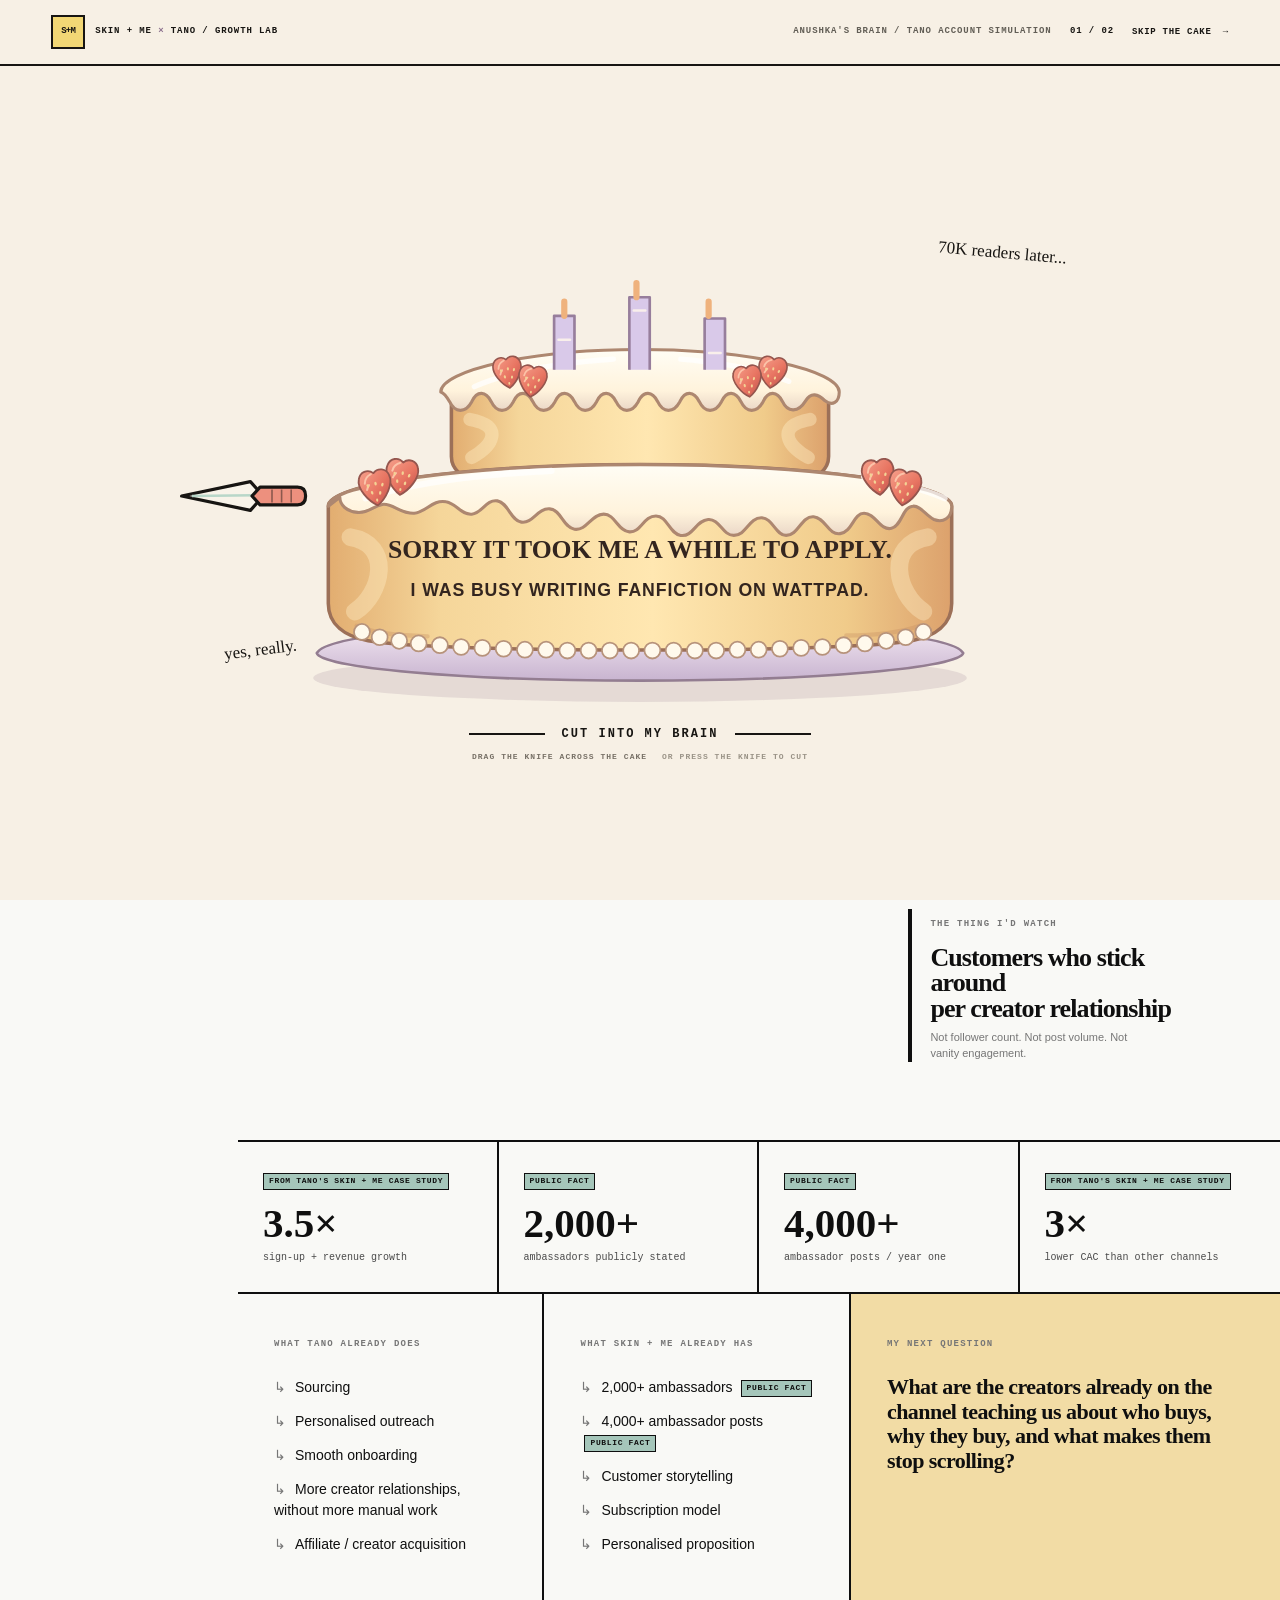
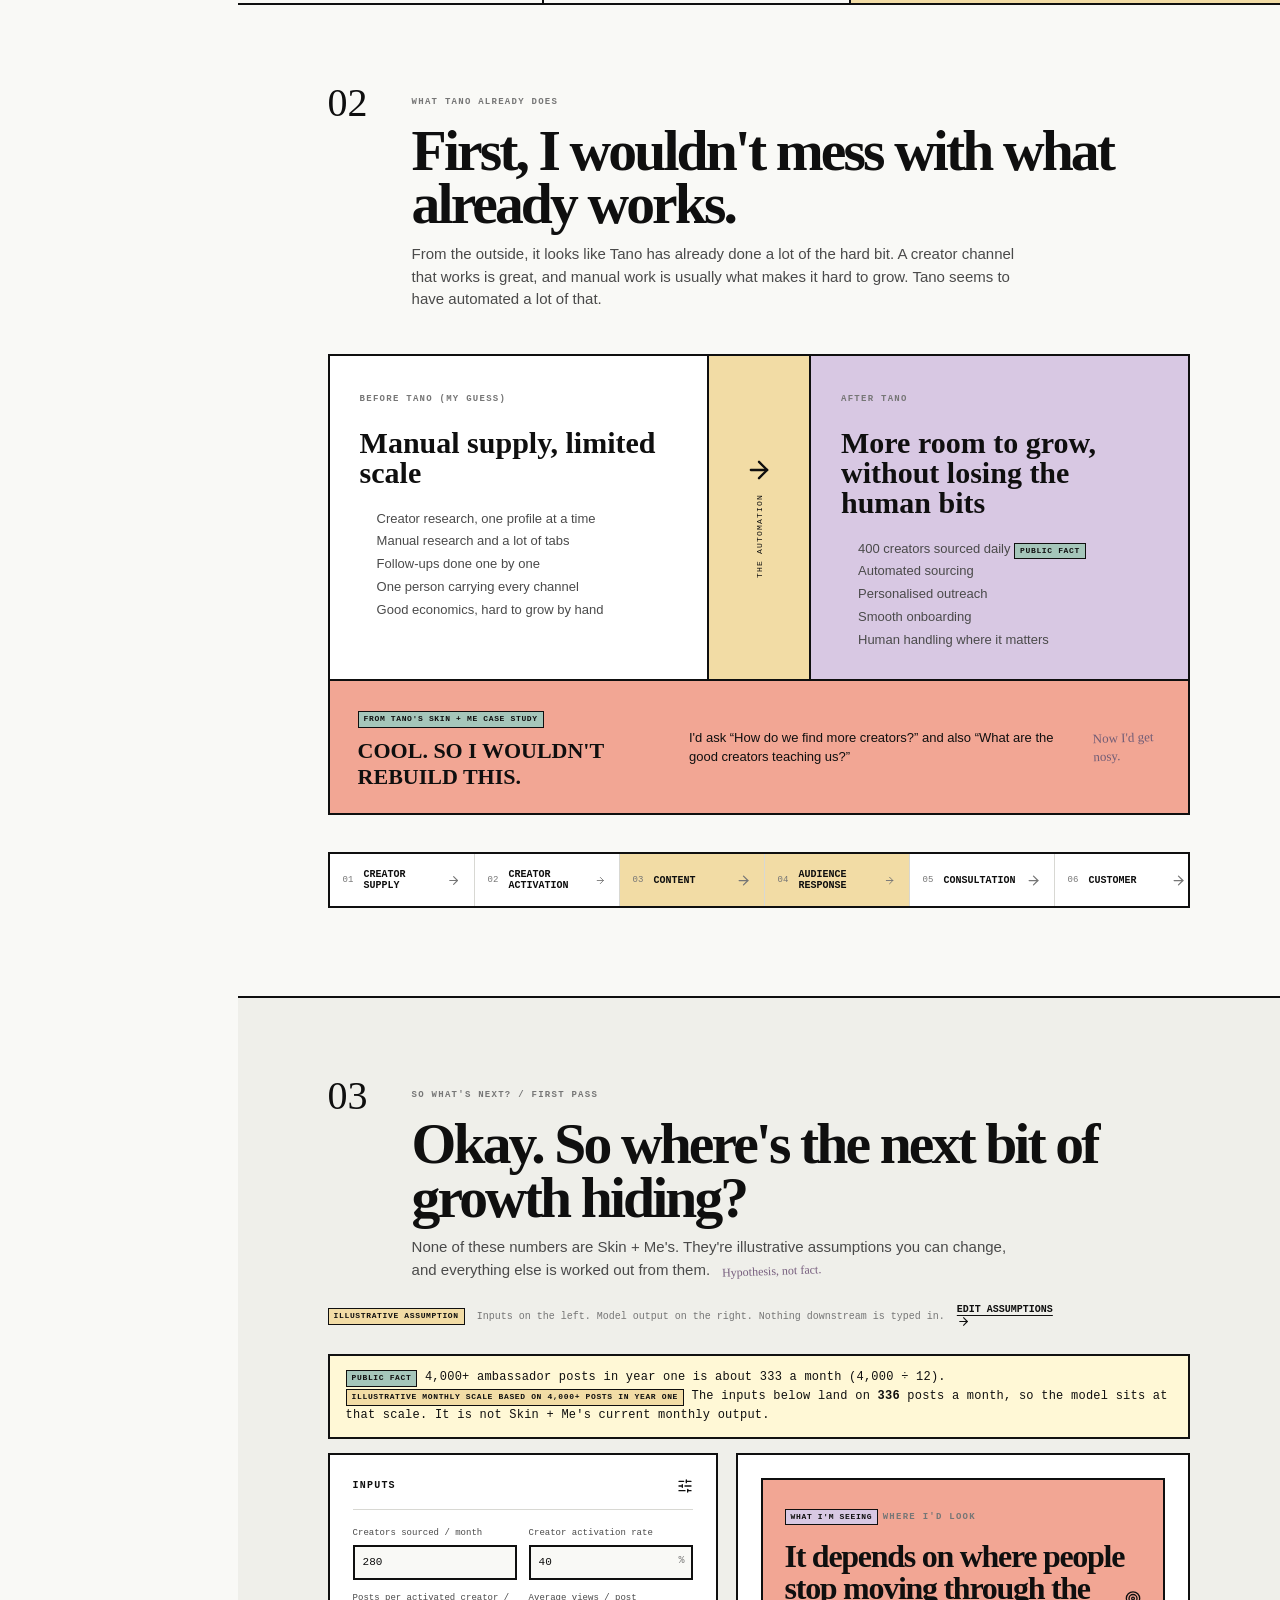
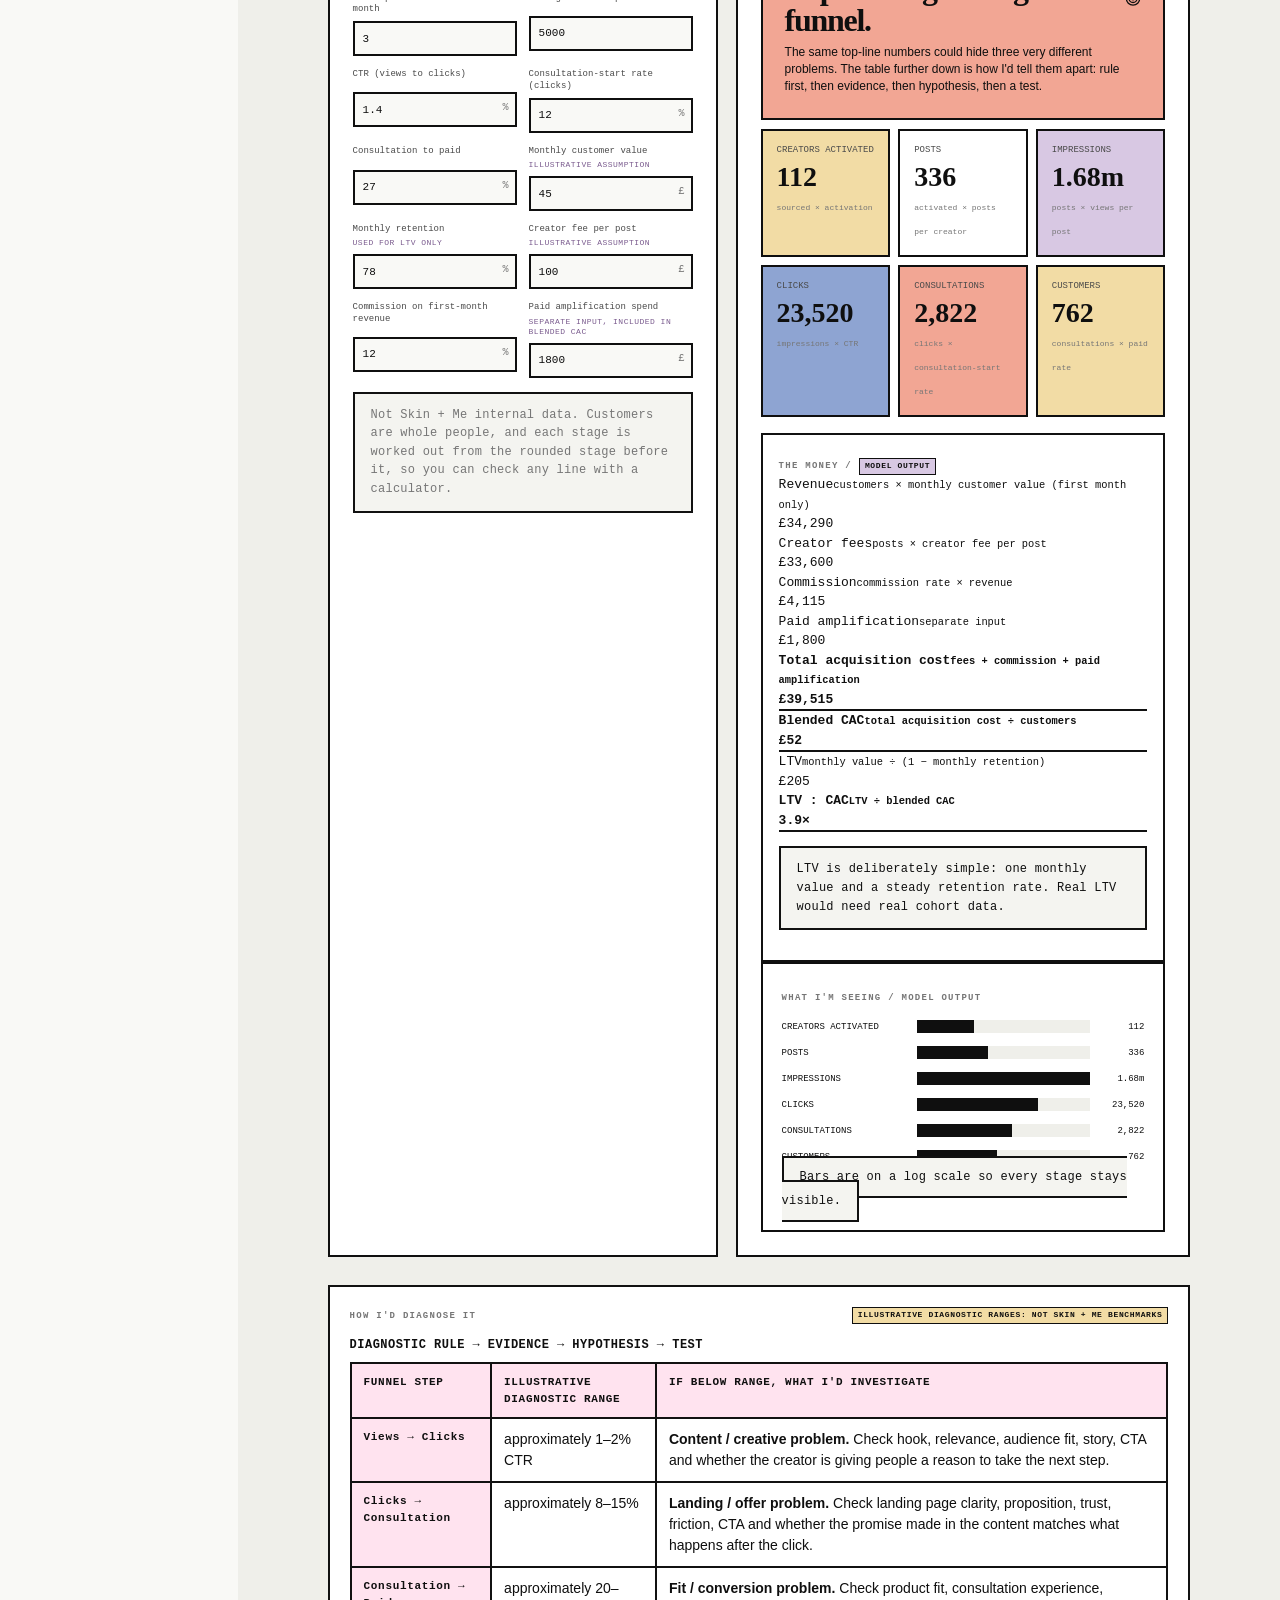
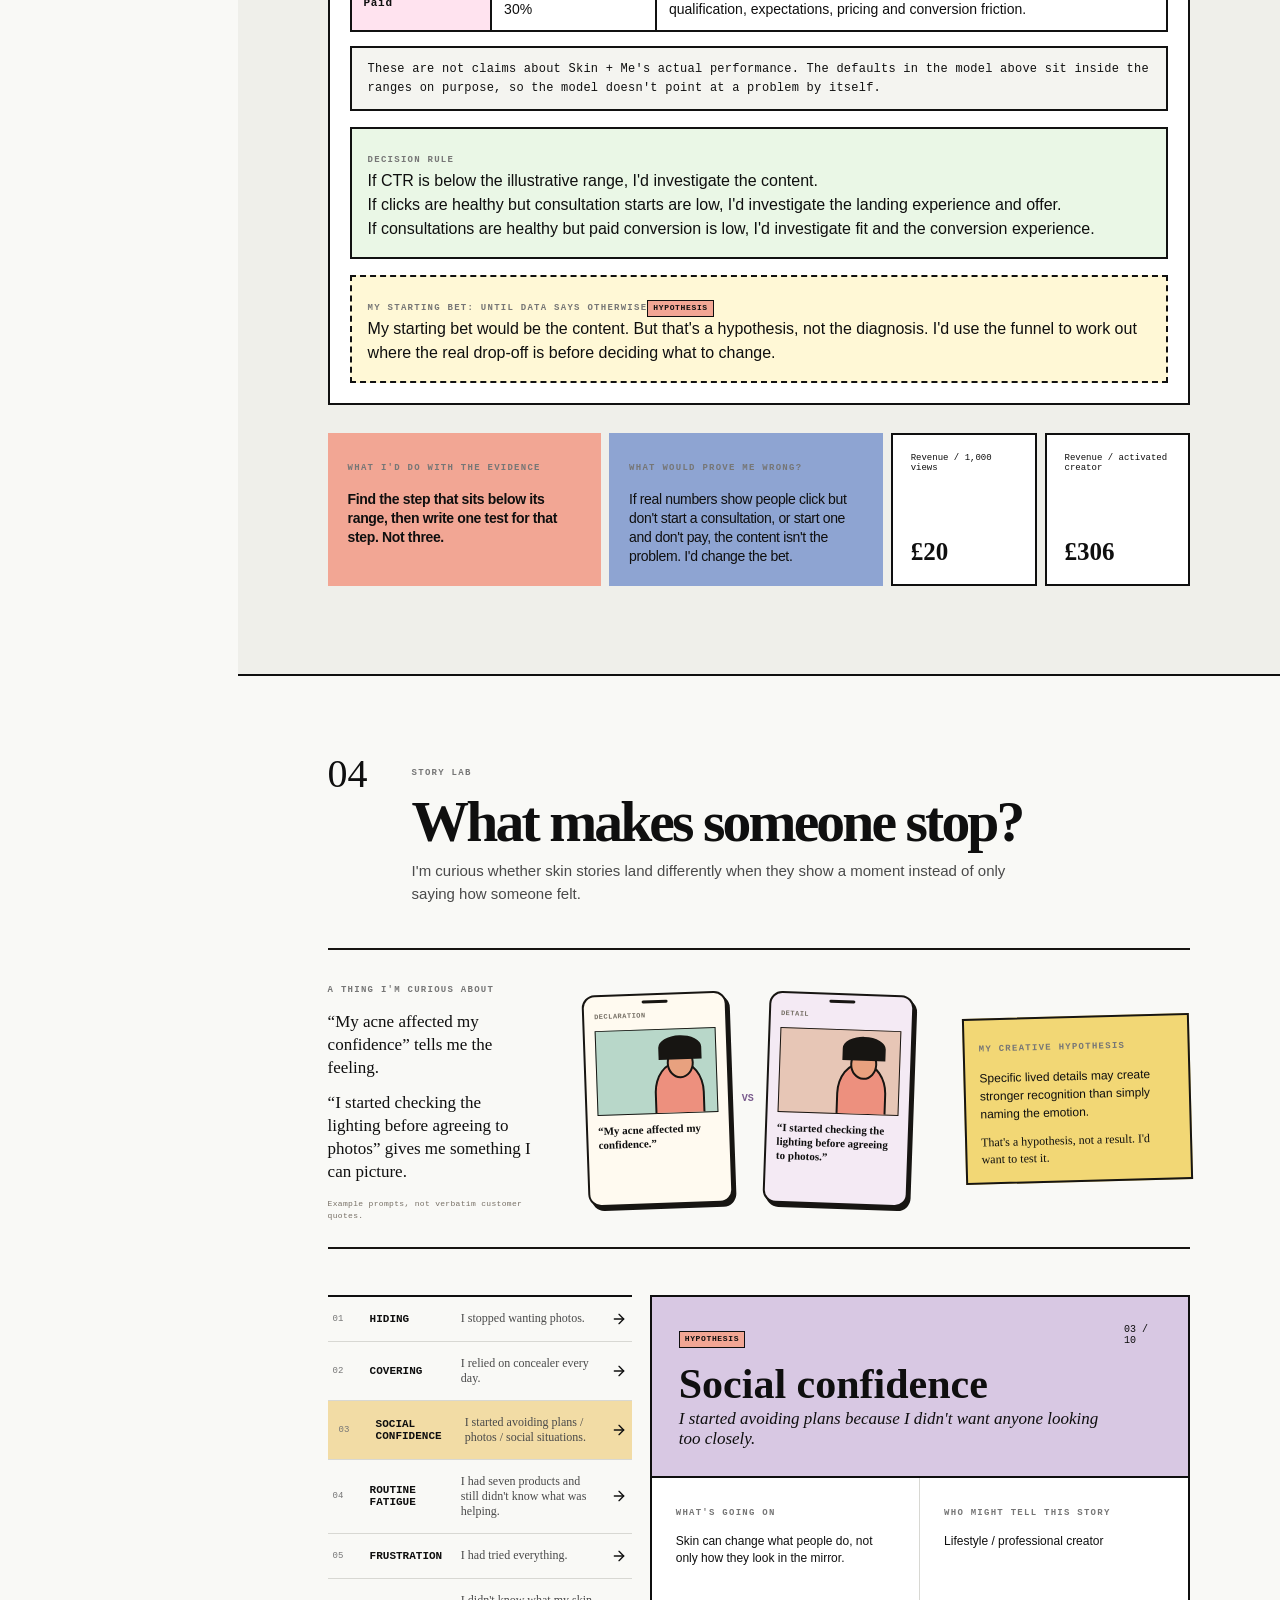
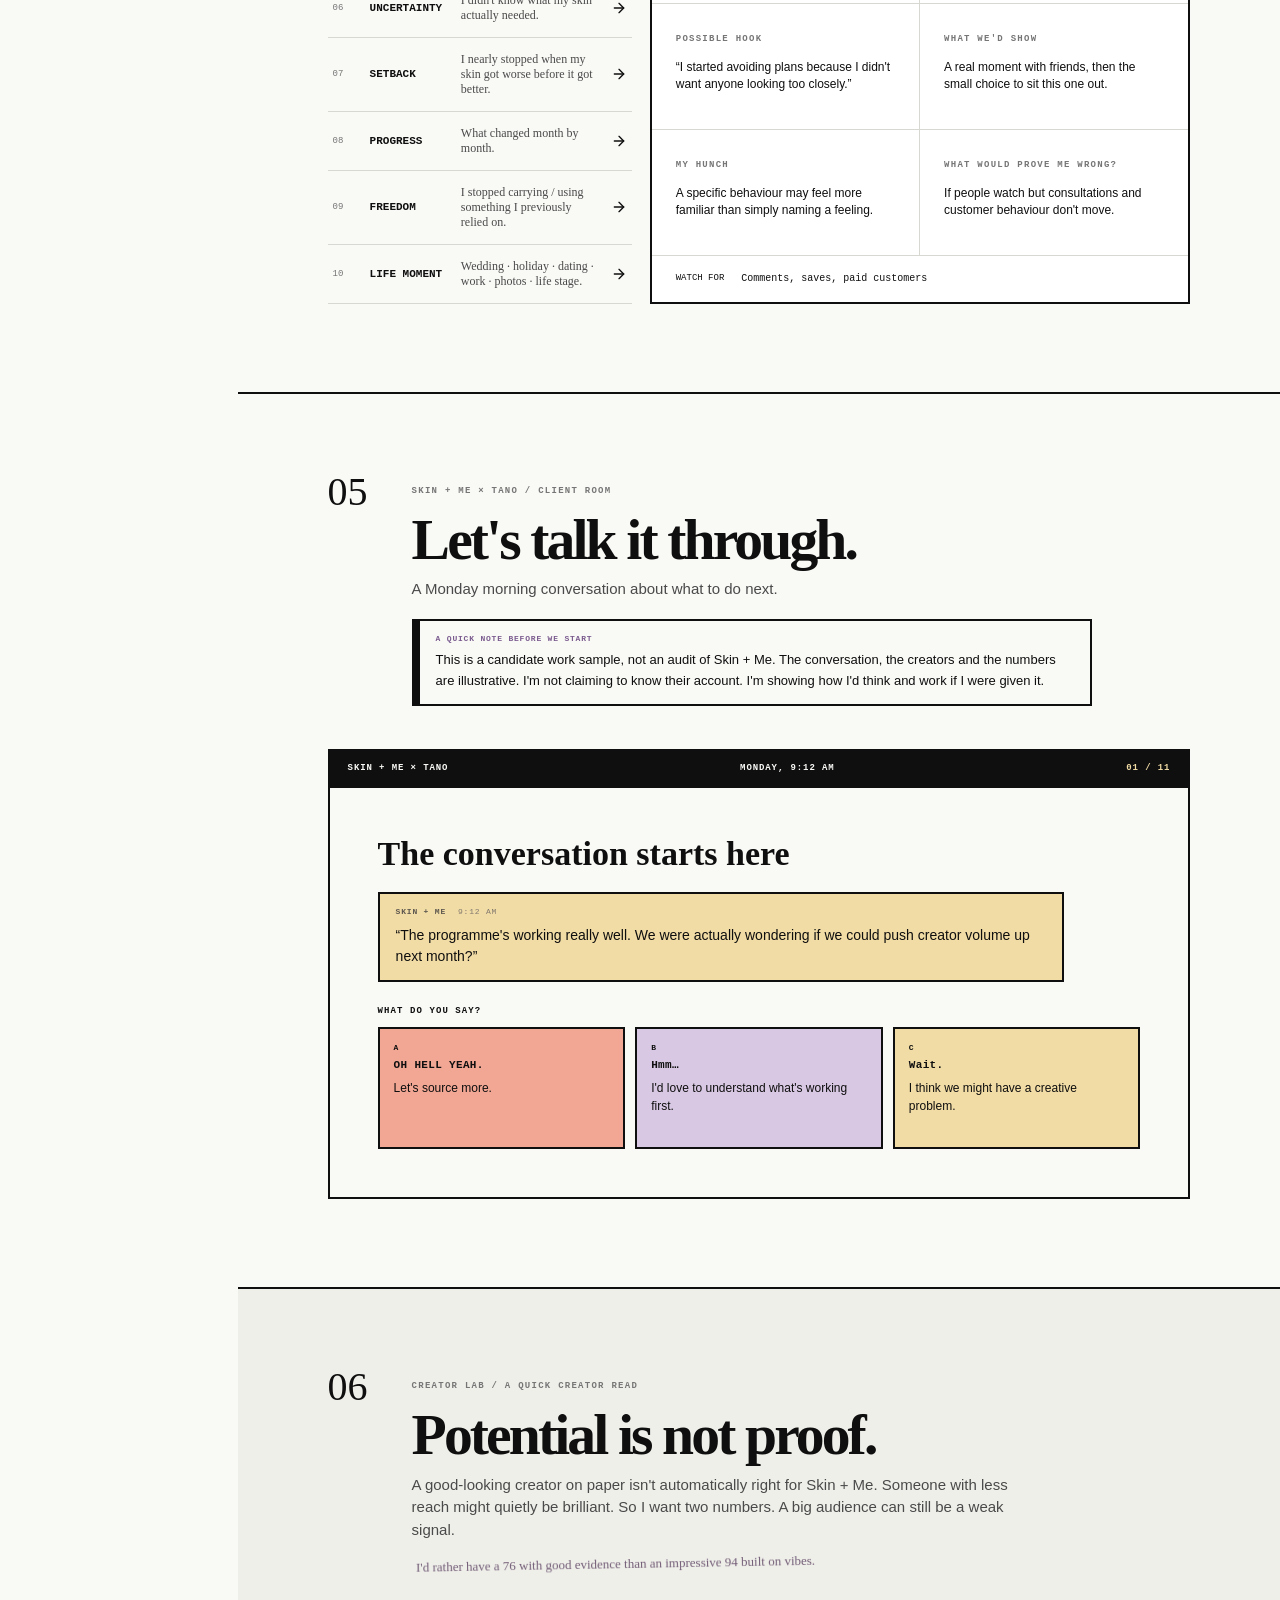
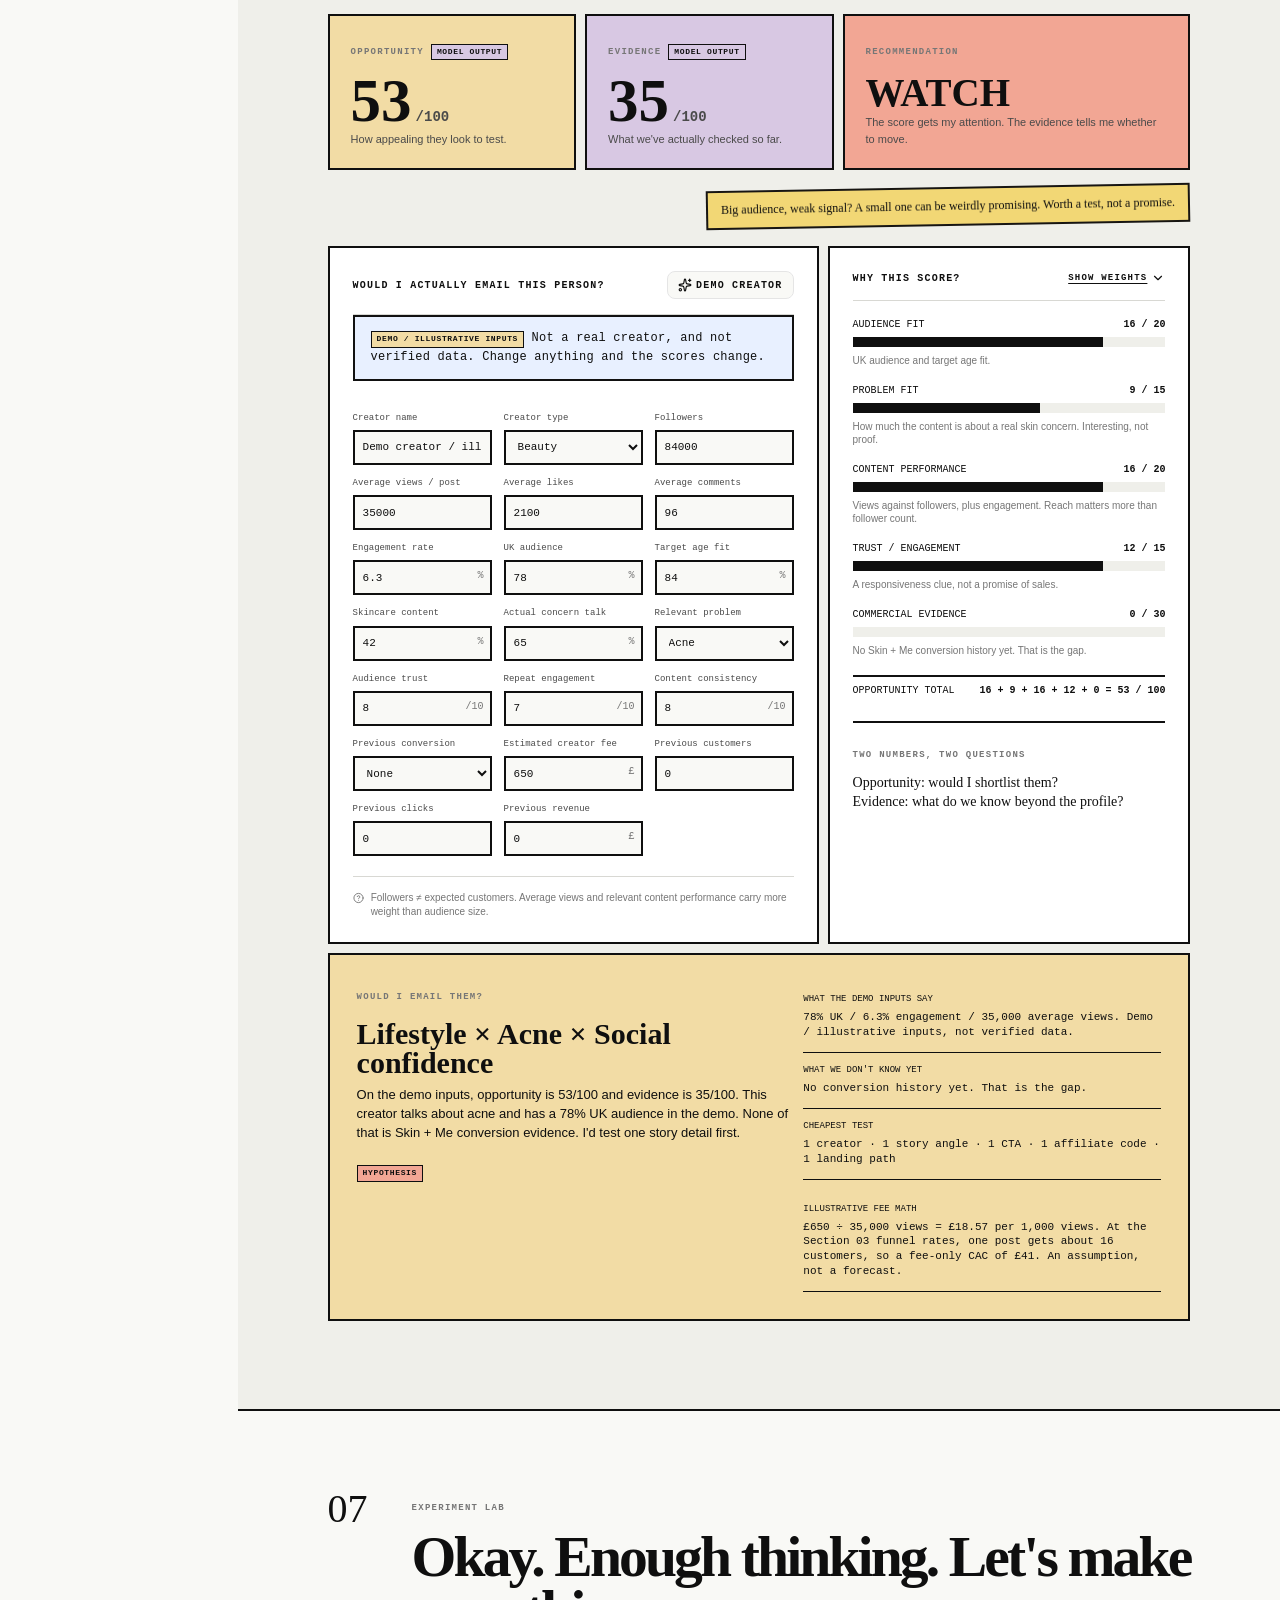
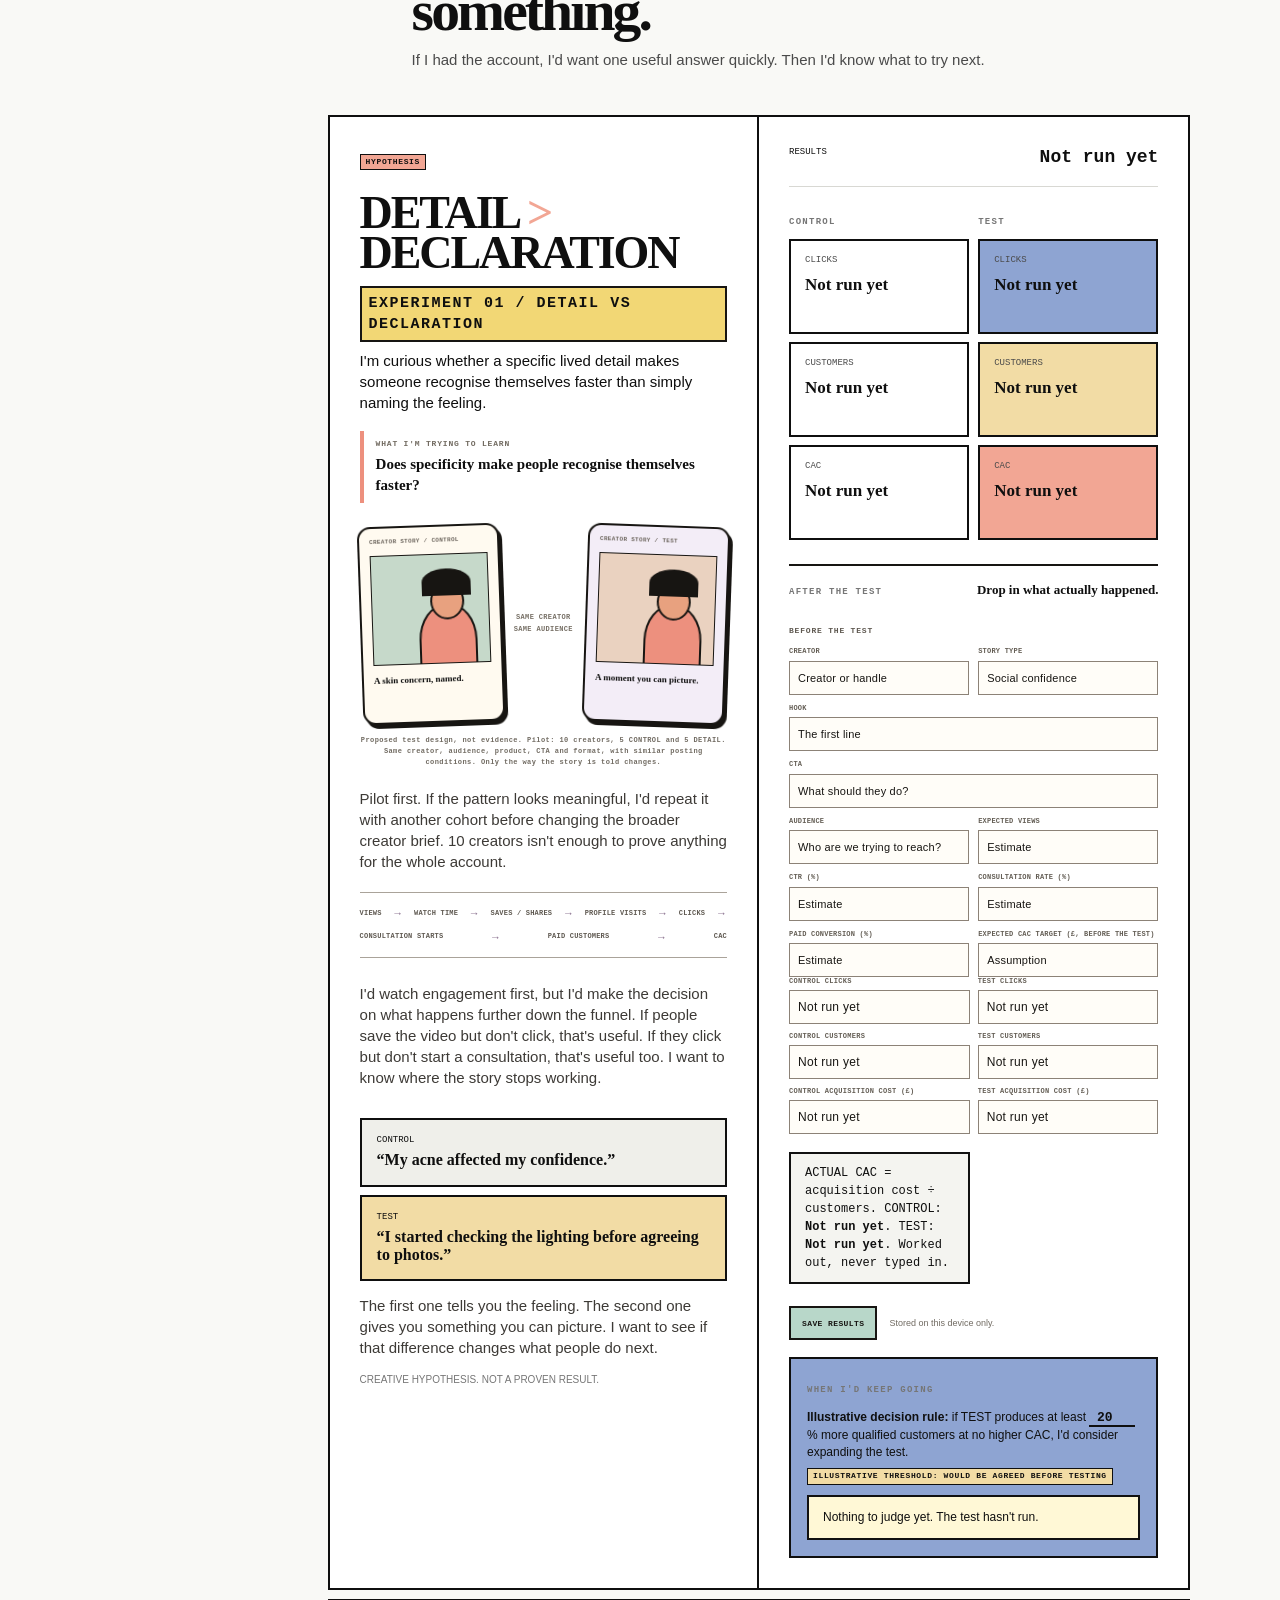
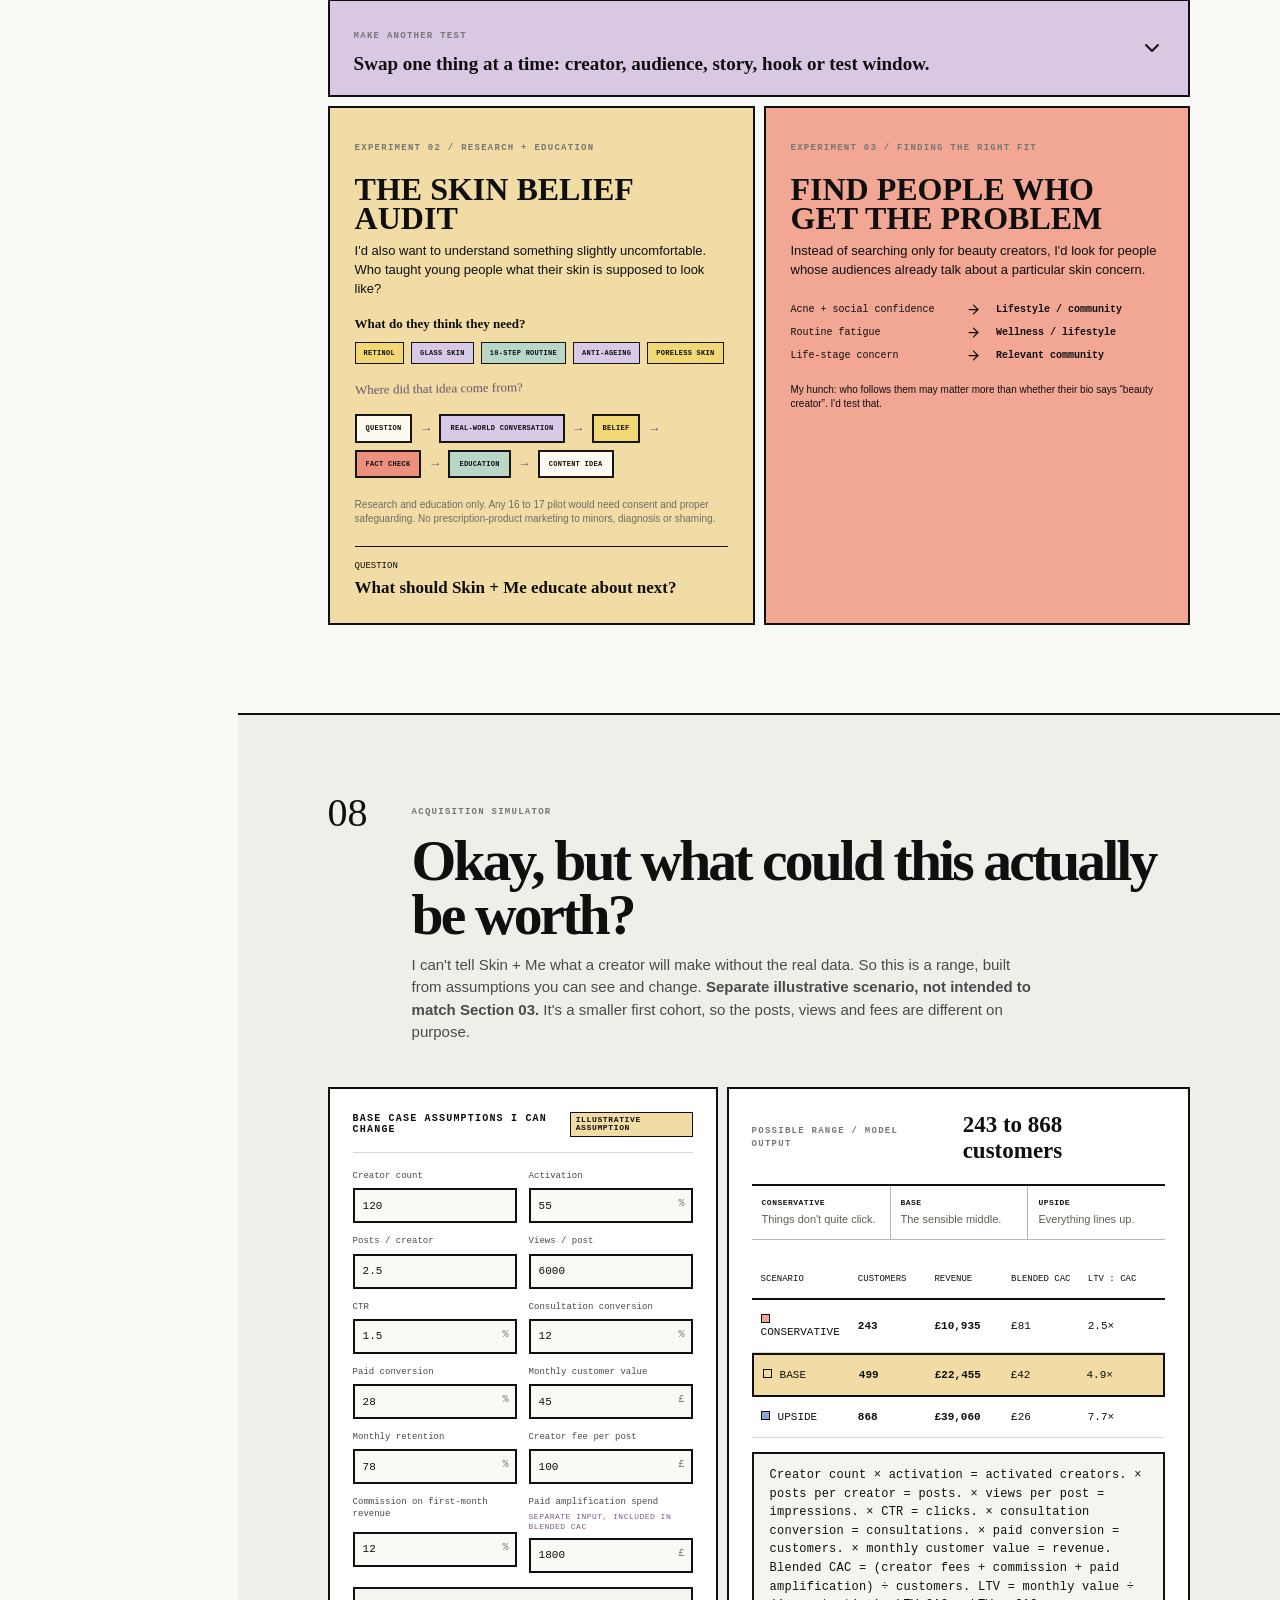
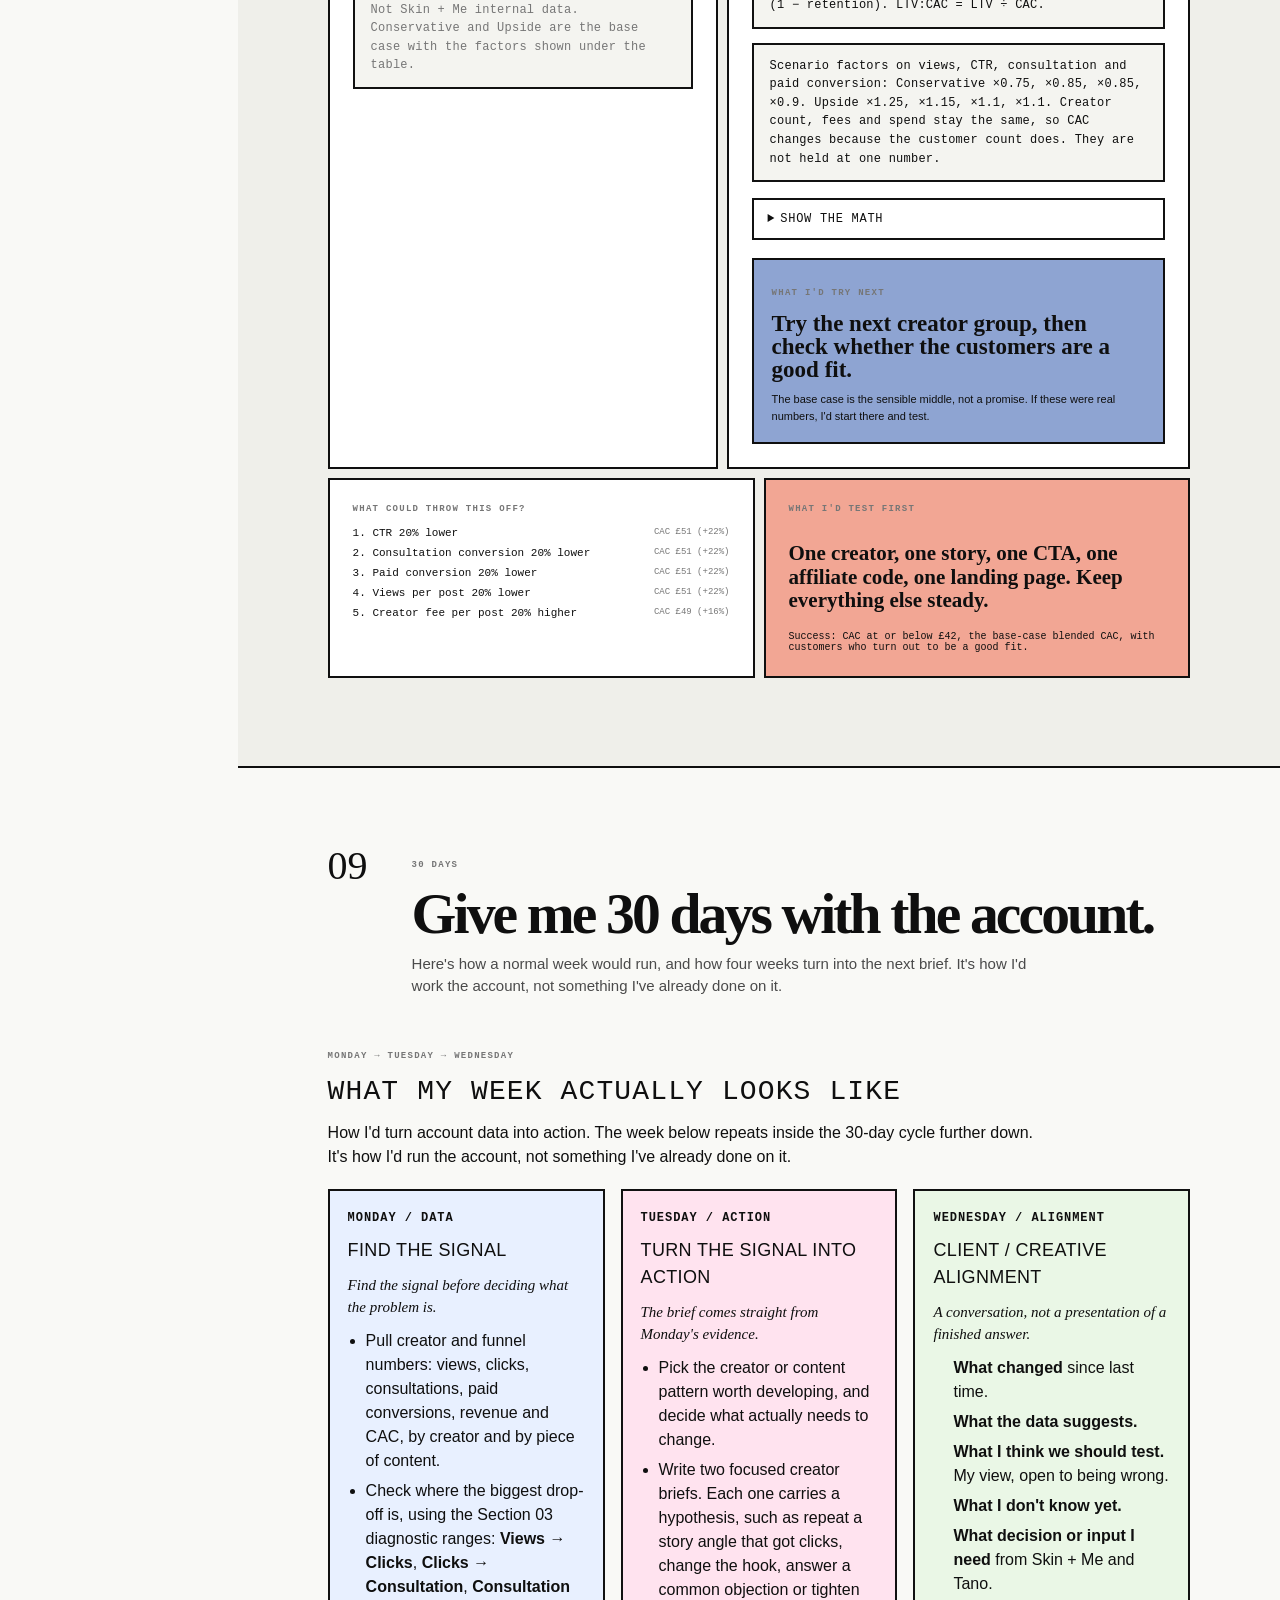
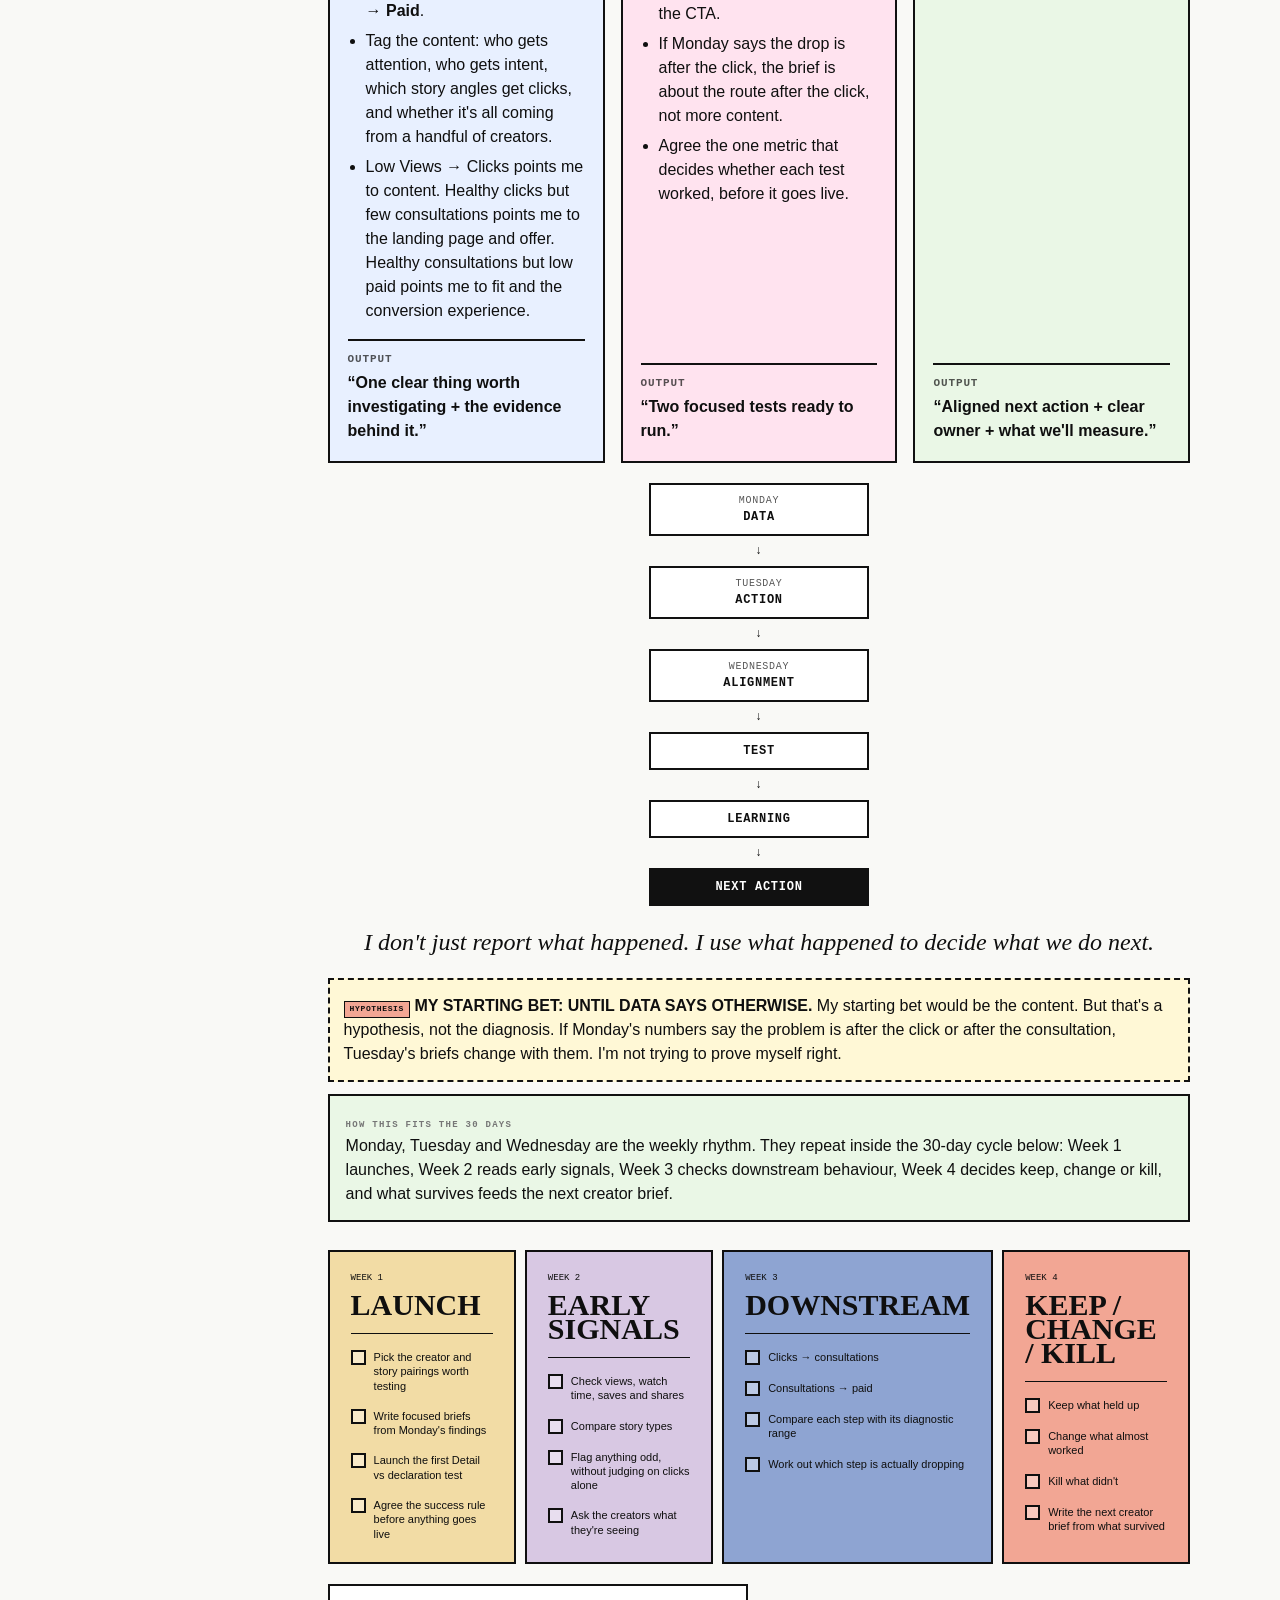
==== commit a6c8cfed: "Made changes to index.html" ====
--- a/index.html
+++ b/index.html
@@ -2525,14 +2525,18 @@
 <h2>Give me 30 days with the account.</h2>
 <p class="section-intro">Here's how a normal week would run, and how four weeks turn into the next brief. It's how I'd work the account, not something I've already done on it.</p>
 </div></div>
-<div class="rhythm-intro"><span class="eyebrow">A WEEK ON THE ACCOUNT</span><p>Look at the signal, ask why, decide what matters, turn it into an action, brief the creators, test it, learn, repeat.</p></div>
+<div class="rhythm-section" data-testid="week-rhythm-section">
+<div class="rhythm-intro"><span class="eyebrow">MONDAY → TUESDAY → WEDNESDAY</span><h3 class="rhythm-title">WHAT MY WEEK ACTUALLY LOOKS LIKE</h3><p>How I'd turn account data into action. The week below repeats inside the 30-day cycle further down. It's how I'd run the account, not something I've already done on it.</p></div>
 <div class="rhythm-grid" data-testid="weekly-rhythm">
-<div class="rhythm-card plan-yellow"><span class="rhythm-day">MONDAY</span><h3>Find the signal</h3><ul><li>Pull creator-level numbers: views, clicks, consultations, paid conversions, revenue and CAC.</li><li>Tag the content. Who gets attention? Who gets intent? Which story angles get clicks? Is it all coming from a handful of creators?</li><li>Check the funnel against the diagnostic rules. Is the main drop Views → Clicks, Clicks → Consultation, or Consultation → Paid?</li></ul><p class="rhythm-output"><span>OUTPUT</span>“Here's what looks like it's working, where the funnel is breaking, and what I want to test next.”</p></div>
-<div class="rhythm-card plan-lilac"><span class="rhythm-day">TUESDAY</span><h3>Turn the signal into action</h3><ul><li>Pick the creators and patterns worth developing.</li><li>Send two briefs. Each one is a specific hypothesis, not “make another version”: repeat a story angle that got clicks, change the hook, tighten the CTA, answer a common objection, or try a different route from watching to consultation.</li><li>Build the test around the step that's actually dropping. If it's after the click, the brief might be about the landing page, not the creative.</li></ul><p class="rhythm-output"><span>OUTPUT</span>“Two focused creative tests, ready to go.”</p></div>
-<div class="rhythm-card plan-blue"><span class="rhythm-day">WEDNESDAY</span><h3>Talk it through</h3><ul><li>What changed since last time.</li><li>What the data suggests, and what I think is worth testing.</li><li>What I'm not confident about yet.</li><li>What decision we need from Skin + Me and Tano.</li></ul><p class="rhythm-output"><span>OUTPUT</span>“Here's what I'm seeing. Does that match what you're seeing?”</p></div>
+<div class="rhythm-card plan-yellow"><span class="rhythm-day">MONDAY / DATA</span><h3>FIND THE SIGNAL</h3><p class="rhythm-lead">Find the signal before deciding what the problem is.</p><ul><li>Pull creator and funnel numbers: views, clicks, consultations, paid conversions, revenue and CAC, by creator and by piece of content.</li><li>Check where the biggest drop-off is, using the Section 03 diagnostic ranges: <b>Views → Clicks</b>, <b>Clicks → Consultation</b>, <b>Consultation → Paid</b>.</li><li>Tag the content: who gets attention, who gets intent, which story angles get clicks, and whether it's all coming from a handful of creators.</li><li>Low Views → Clicks points me to content. Healthy clicks but few consultations points me to the landing page and offer. Healthy consultations but low paid points me to fit and the conversion experience.</li></ul><p class="rhythm-output"><span>OUTPUT</span>“One clear thing worth investigating + the evidence behind it.”</p></div>
+<div class="rhythm-card plan-lilac"><span class="rhythm-day">TUESDAY / ACTION</span><h3>TURN THE SIGNAL INTO ACTION</h3><p class="rhythm-lead">The brief comes straight from Monday's evidence.</p><ul><li>Pick the creator or content pattern worth developing, and decide what actually needs to change.</li><li>Write two focused creator briefs. Each one carries a hypothesis, such as repeat a story angle that got clicks, change the hook, answer a common objection or tighten the CTA.</li><li>If Monday says the drop is after the click, the brief is about the route after the click, not more content.</li><li>Agree the one metric that decides whether each test worked, before it goes live.</li></ul><p class="rhythm-output"><span>OUTPUT</span>“Two focused tests ready to run.”</p></div>
+<div class="rhythm-card plan-blue"><span class="rhythm-day">WEDNESDAY / ALIGNMENT</span><h3>CLIENT / CREATIVE ALIGNMENT</h3><p class="rhythm-lead">A conversation, not a presentation of a finished answer.</p><ol class="rhythm-steps"><li><b>What changed</b> since last time.</li><li><b>What the data suggests.</b></li><li><b>What I think we should test.</b> My view, open to being wrong.</li><li><b>What I don't know yet.</b></li><li><b>What decision or input I need</b> from Skin + Me and Tano.</li></ol><p class="rhythm-output"><span>OUTPUT</span>“Aligned next action + clear owner + what we'll measure.”</p></div>
 </div>
-<div class="rhythm-chain" aria-label="Data, diagnosis, creative brief, client conversation, test"><span>DATA</span><b>→</b><span>DIAGNOSIS</span><b>→</b><span>CREATIVE BRIEF</span><b>→</b><span>CLIENT CONVERSATION</span><b>→</b><span>TEST</span></div>
-<p class="rhythm-note"><span data-testid="provenance-hypothesis" class="provenance provenance-hypothesis">HYPOTHESIS</span> My starting bet is the content. If Monday's numbers say the drop is after the click or after the consultation, Tuesday's briefs change with them. I'm not trying to prove myself right.</p>
+<div class="rhythm-chain rhythm-chain-vertical" aria-label="Monday data, Tuesday action, Wednesday alignment, test, learning, next action"><div><span>MONDAY</span><strong>DATA</strong></div><b aria-hidden="true">↓</b><div><span>TUESDAY</span><strong>ACTION</strong></div><b aria-hidden="true">↓</b><div><span>WEDNESDAY</span><strong>ALIGNMENT</strong></div><b aria-hidden="true">↓</b><div><strong>TEST</strong></div><b aria-hidden="true">↓</b><div><strong>LEARNING</strong></div><b aria-hidden="true">↓</b><div class="rhythm-chain-next"><strong>NEXT ACTION</strong></div></div>
+<p class="rhythm-principle">I don't just report what happened. I use what happened to decide what we do next.</p>
+<p class="rhythm-note"><span data-testid="provenance-hypothesis" class="provenance provenance-hypothesis">HYPOTHESIS</span> <b>MY STARTING BET: UNTIL DATA SAYS OTHERWISE.</b> My starting bet would be the content. But that's a hypothesis, not the diagnosis. If Monday's numbers say the problem is after the click or after the consultation, Tuesday's briefs change with them. I'm not trying to prove myself right.</p>
+<div class="rhythm-bridge"><span class="eyebrow">HOW THIS FITS THE 30 DAYS</span><p>Monday, Tuesday and Wednesday are the weekly rhythm. They repeat inside the 30-day cycle below: Week 1 launches, Week 2 reads early signals, Week 3 checks downstream behaviour, Week 4 decides keep, change or kill, and what survives feeds the next creator brief.</p></div>
+</div>
 <div class="plan-grid">
 <div class="plan-week plan-yellow"><div class="plan-heading"><span>WEEK 1</span><strong>LAUNCH</strong></div><label class="plan-item"><input data-testid="plan-checkbox-launch-pick-pairings" type="checkbox"><span></span>Pick the creator and story pairings worth testing</label><label class="plan-item"><input data-testid="plan-checkbox-launch-write-briefs" type="checkbox"><span></span>Write focused briefs from Monday's findings</label><label class="plan-item"><input data-testid="plan-checkbox-launch-start-detail-test" type="checkbox"><span></span>Launch the first Detail vs declaration test</label><label class="plan-item"><input data-testid="plan-checkbox-launch-agree-rule" type="checkbox"><span></span>Agree the success rule before anything goes live</label></div>
 <div class="plan-week plan-lilac"><div class="plan-heading"><span>WEEK 2</span><strong>EARLY SIGNALS</strong></div><label class="plan-item"><input data-testid="plan-checkbox-signals-engagement" type="checkbox"><span></span>Check views, watch time, saves and shares</label><label class="plan-item"><input data-testid="plan-checkbox-signals-story-types" type="checkbox"><span></span>Compare story types</label><label class="plan-item"><input data-testid="plan-checkbox-signals-odd-numbers" type="checkbox"><span></span>Flag anything odd, without judging on clicks alone</label><label class="plan-item"><input data-testid="plan-checkbox-signals-creators" type="checkbox"><span></span>Ask the creators what they're seeing</label></div>
--- a/opening.css
+++ b/opening.css
@@ -1668,3 +1668,15 @@
 .room-creator-table,#room-creator-table{width:100%}
 @media (max-width:760px){.rhythm-grid{grid-template-columns:1fr}.diagnostic-framework{padding:12px}#room-creator-table{font-size:12px}}
 .rhythm-card ul{list-style:disc}.rhythm-card li{margin-bottom:6px}.rhythm-output span{display:block;font-family:ui-monospace,Menlo,Consolas,monospace;font-size:11px;letter-spacing:.08em;opacity:.7;margin-bottom:4px}.rhythm-chain{word-spacing:.3em}
+
+.rhythm-section{margin:8px 0 28px}
+.rhythm-title{font-family:ui-monospace,Menlo,Consolas,monospace;font-size:clamp(20px,2.4vw,28px);letter-spacing:.04em;margin:6px 0 8px}
+.rhythm-lead{font-family:Georgia,serif;font-style:italic;font-size:15px;margin:0}
+.rhythm-card h3{margin:0;font-size:18px;letter-spacing:.02em}
+.rhythm-steps{margin:0;padding-left:20px;line-height:1.5}.rhythm-steps li{margin-bottom:6px}
+.rhythm-chain-vertical{display:flex;flex-direction:column;align-items:center;gap:6px;word-spacing:0}
+.rhythm-chain-vertical>div{border:2px solid #111;background:#fff;padding:8px 28px;min-width:220px;text-align:center}
+.rhythm-chain-vertical>div span{display:block;font-size:10px;opacity:.7}
+.rhythm-chain-vertical .rhythm-chain-next{background:#111;color:#fff}
+.rhythm-principle{font-family:Georgia,serif;font-style:italic;font-size:clamp(18px,2vw,24px);text-align:center;margin:18px 0}
+.rhythm-bridge{border:2px solid #111;background:#eaf7e6;padding:14px 16px;margin-top:12px}
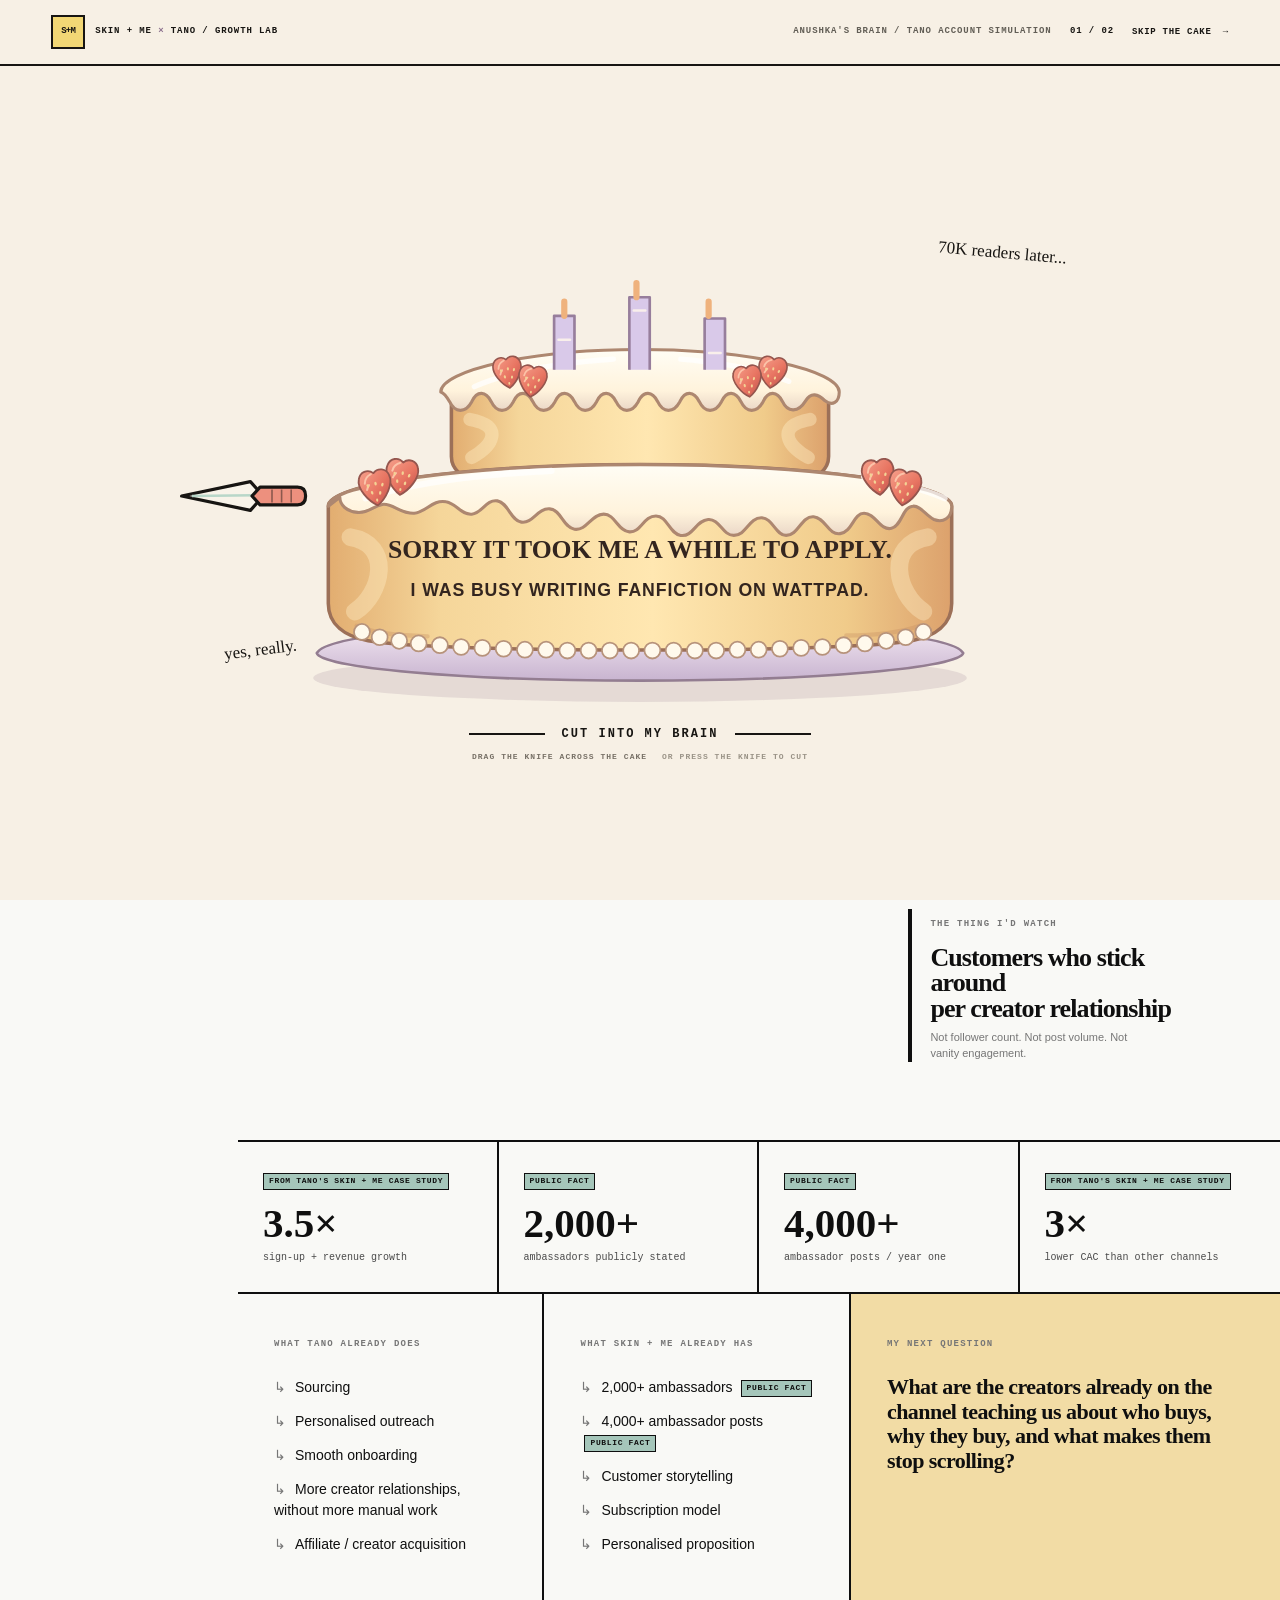
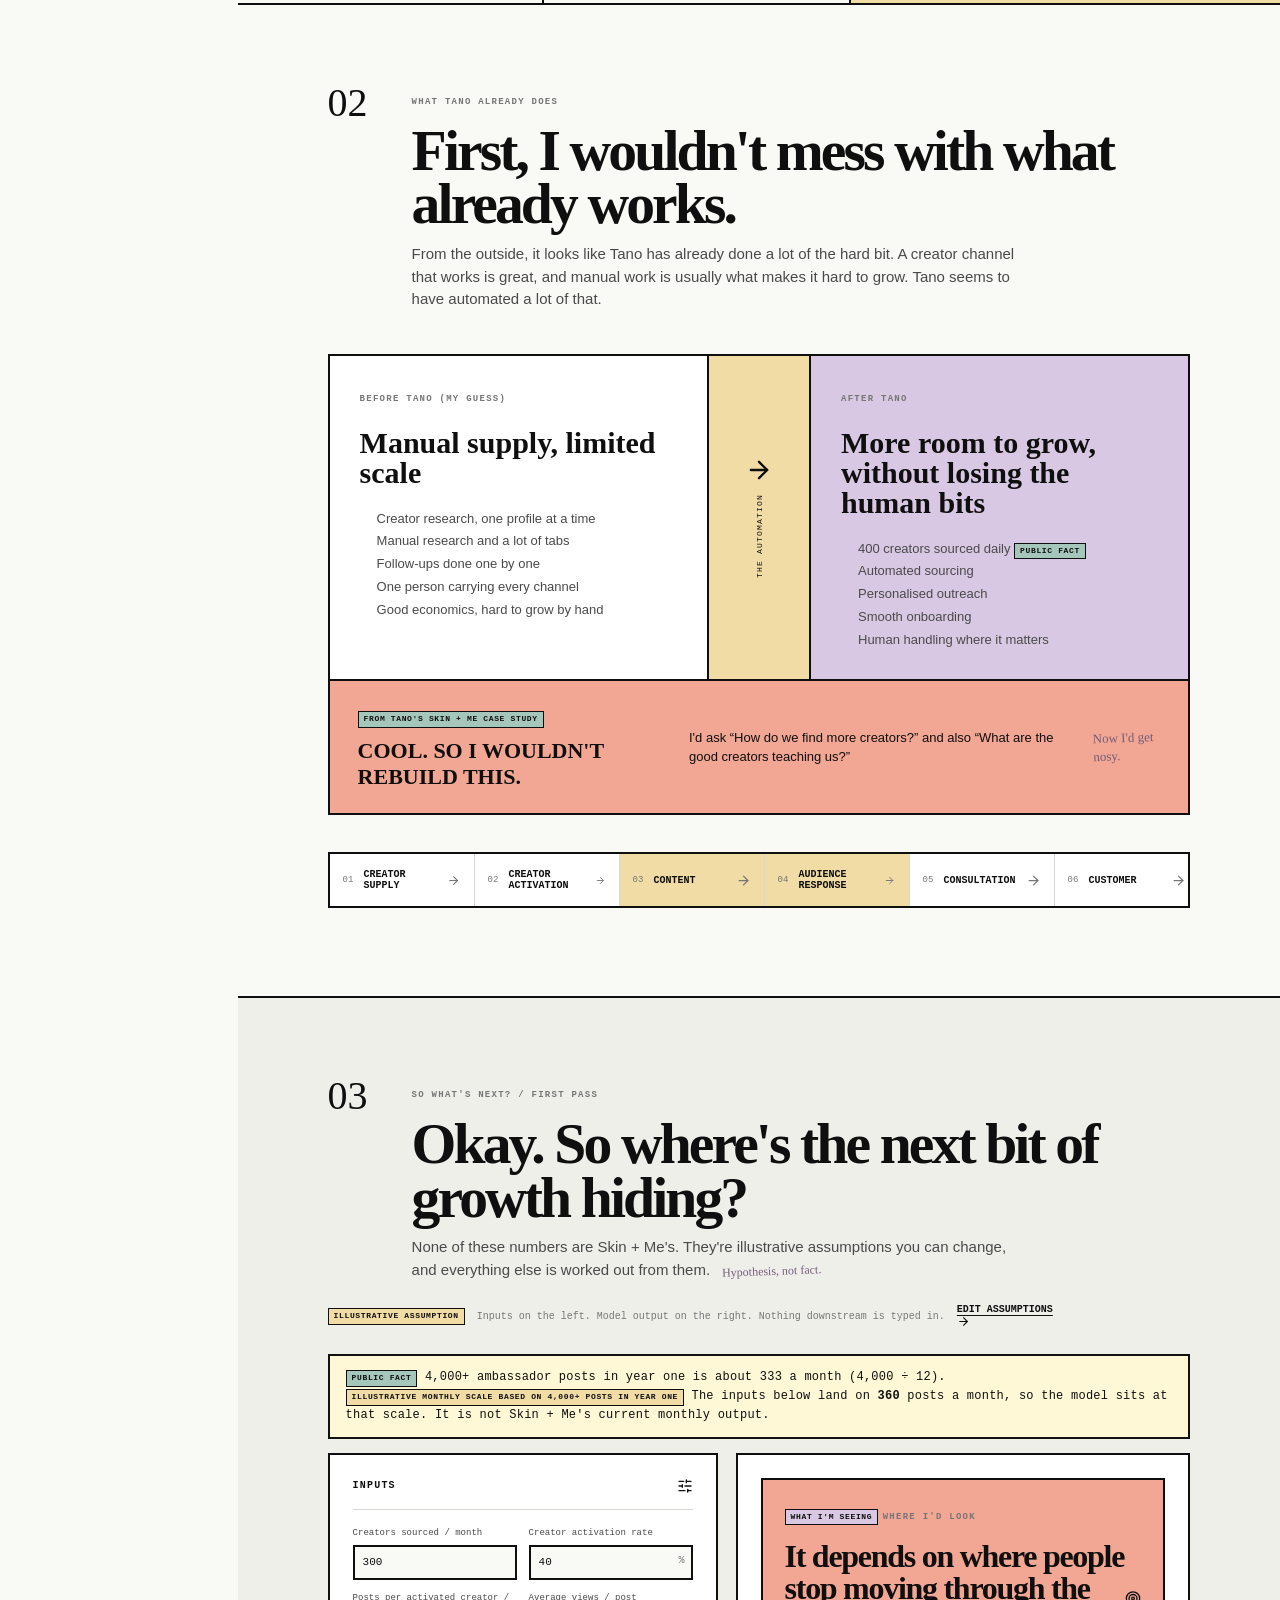
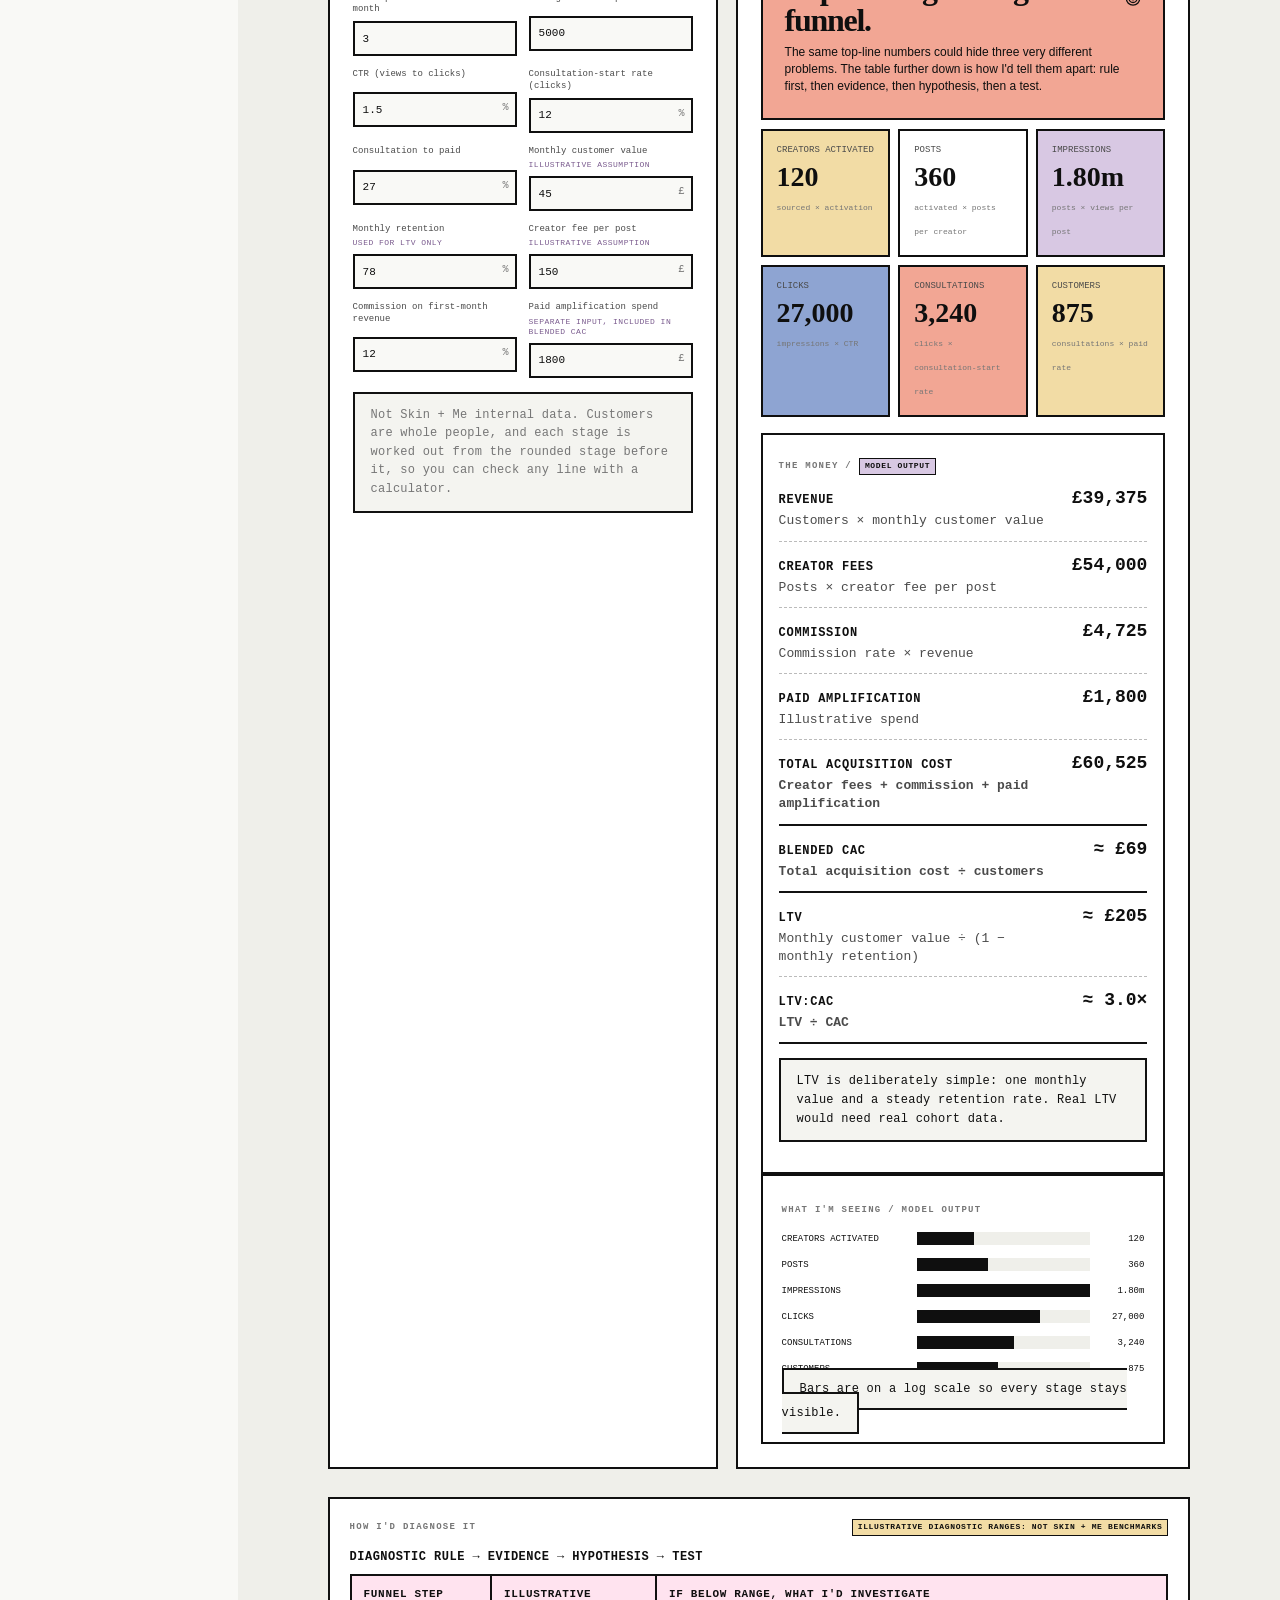
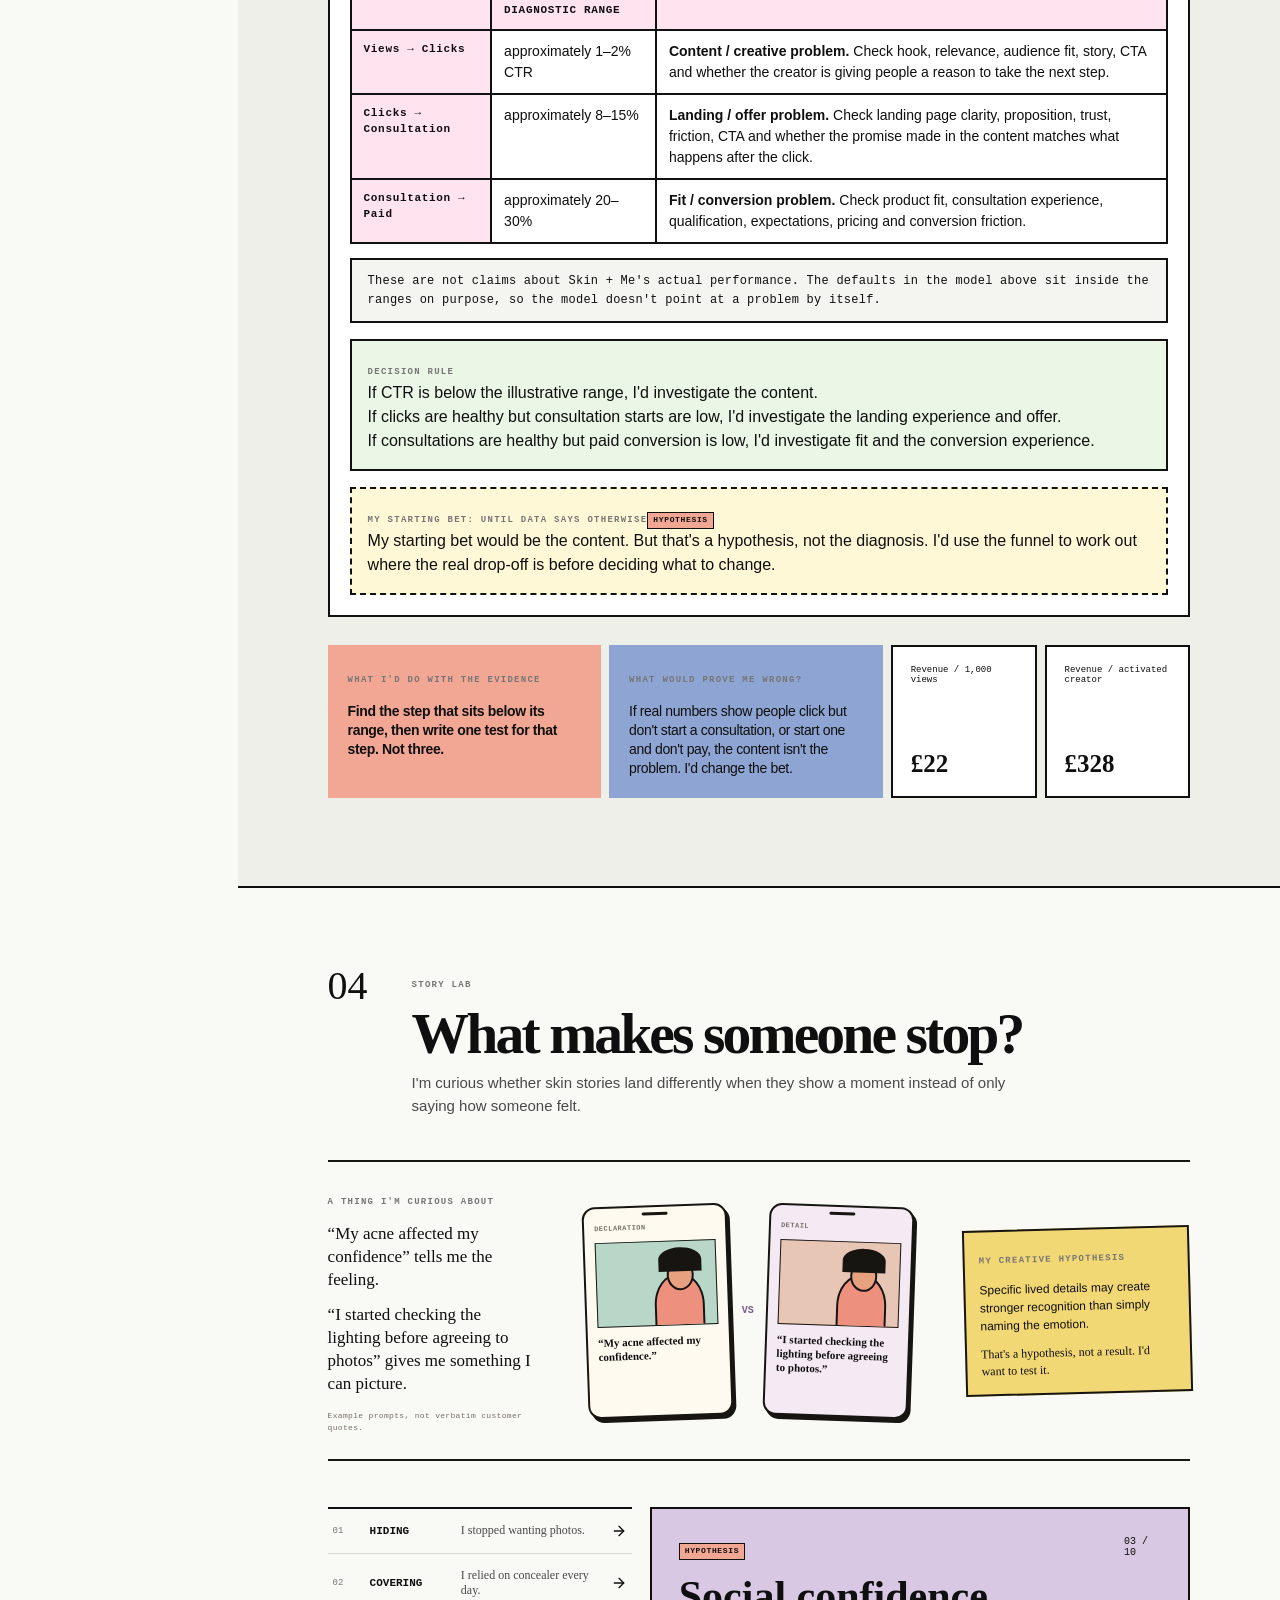
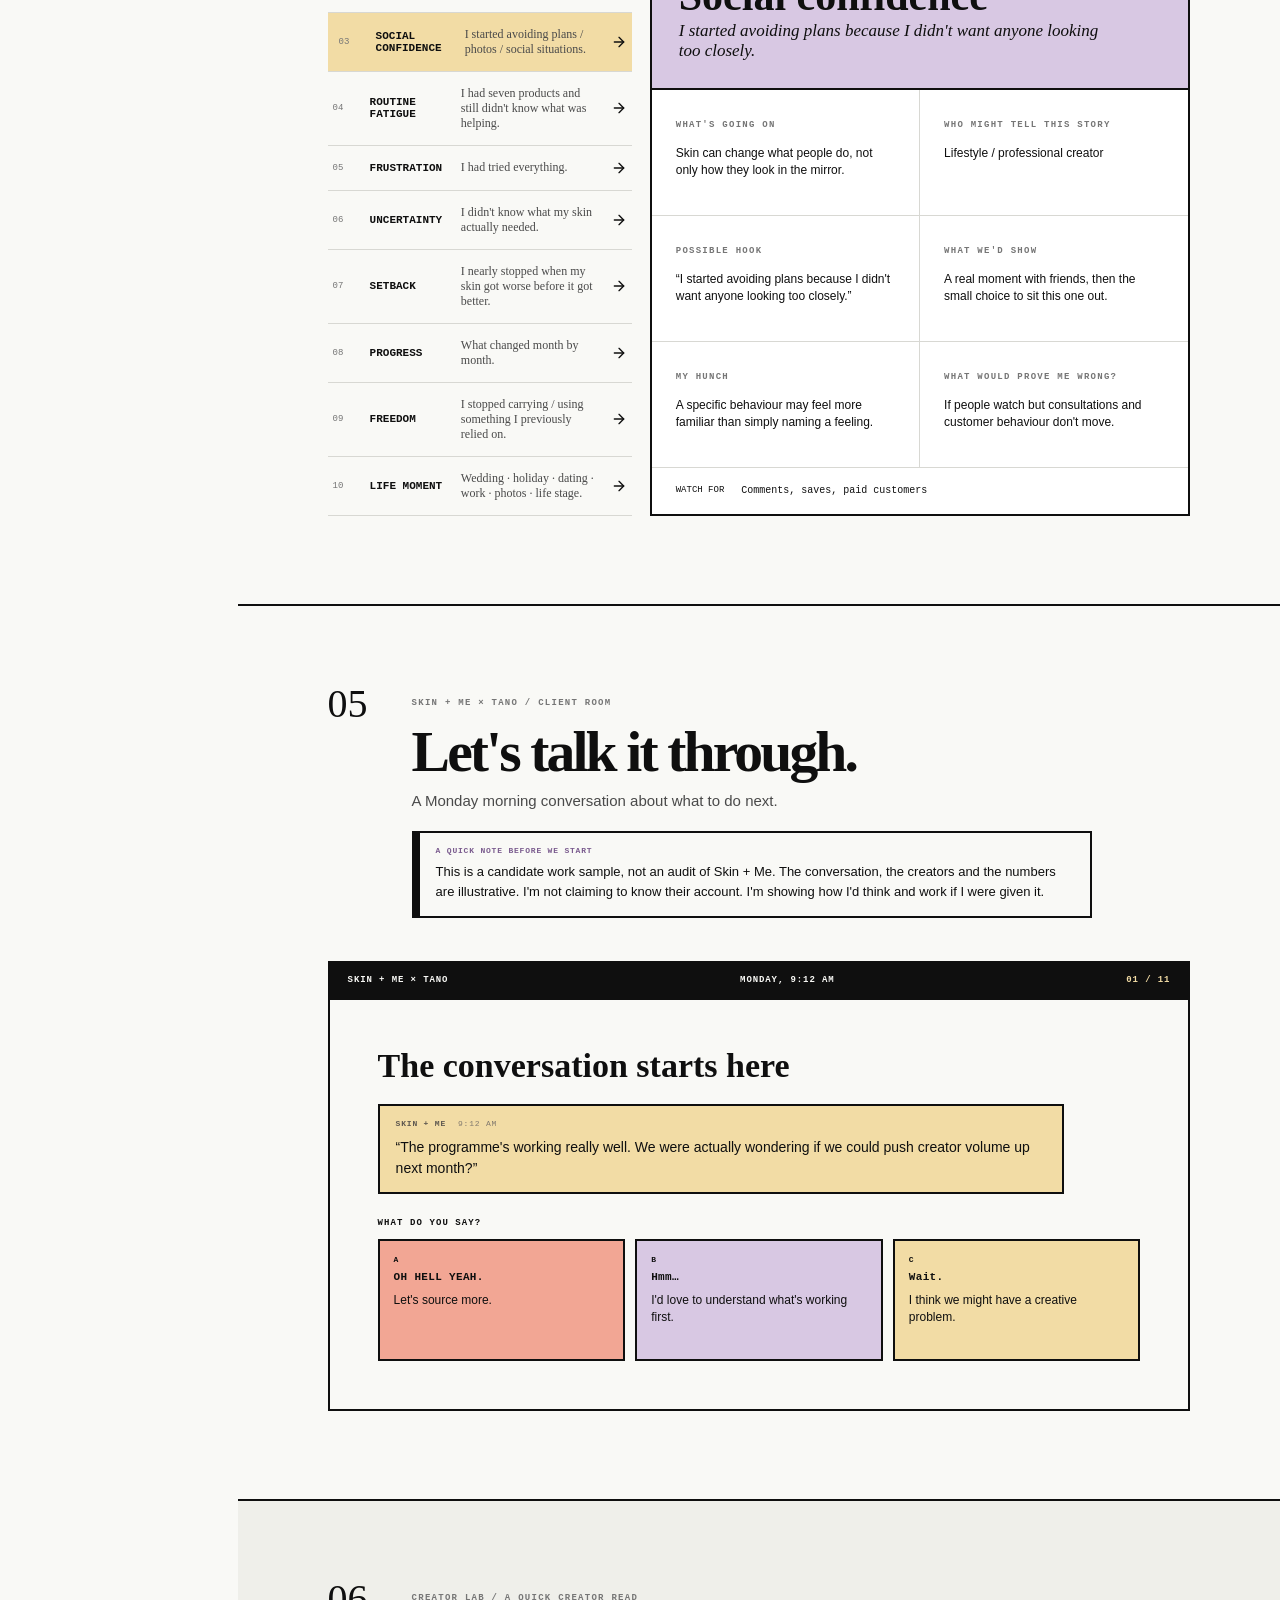
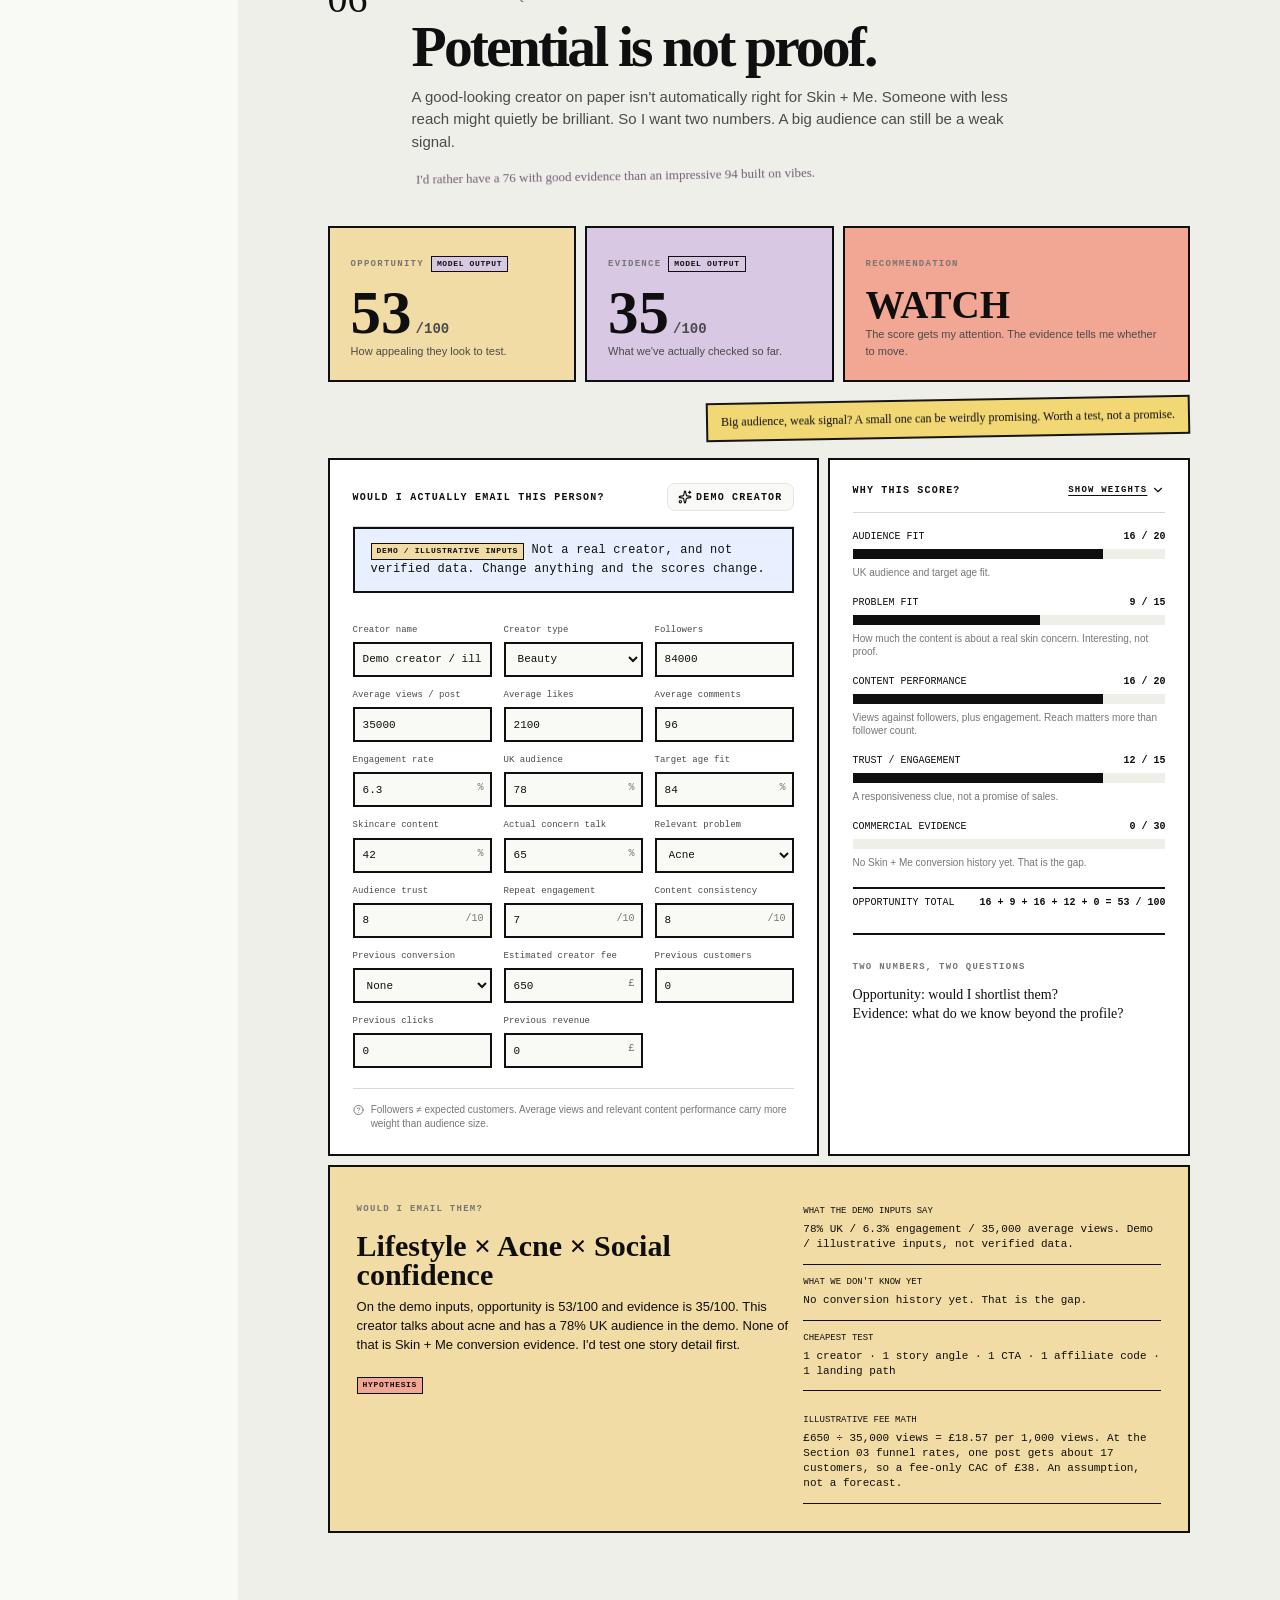
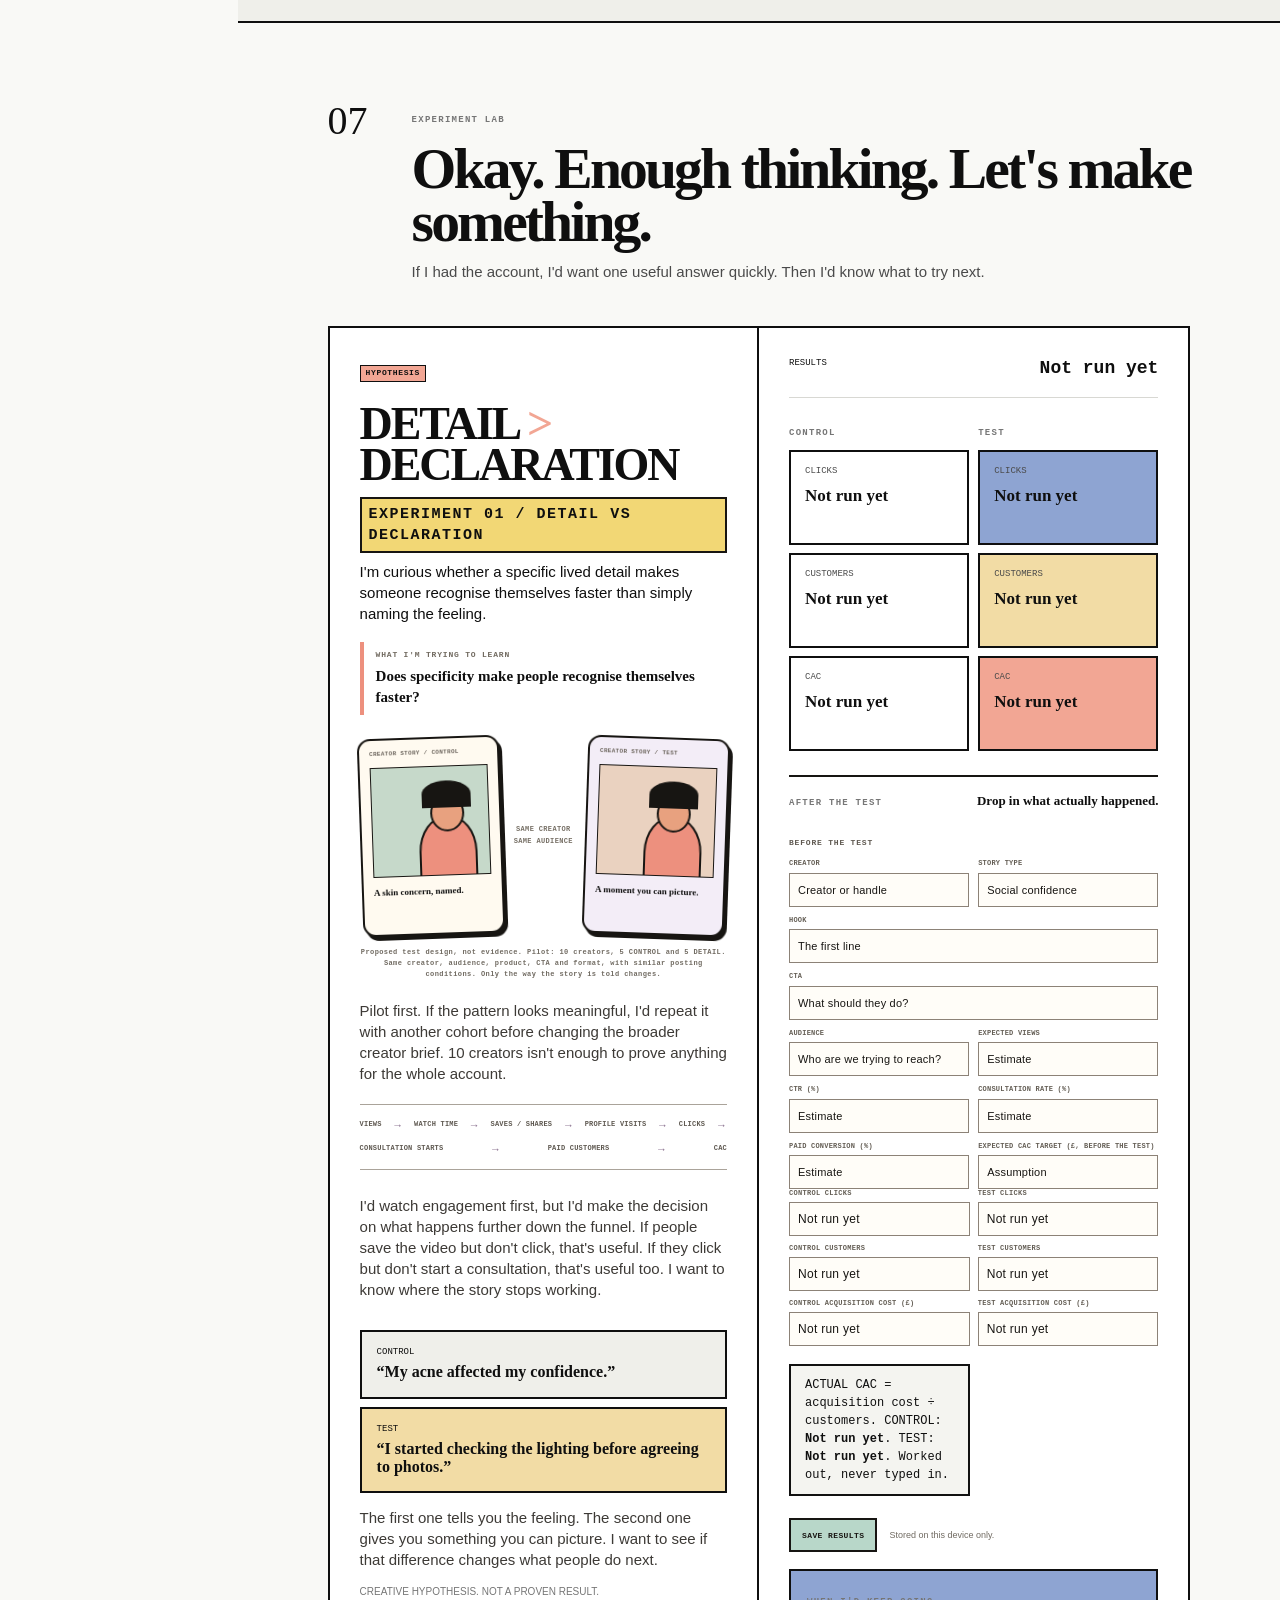
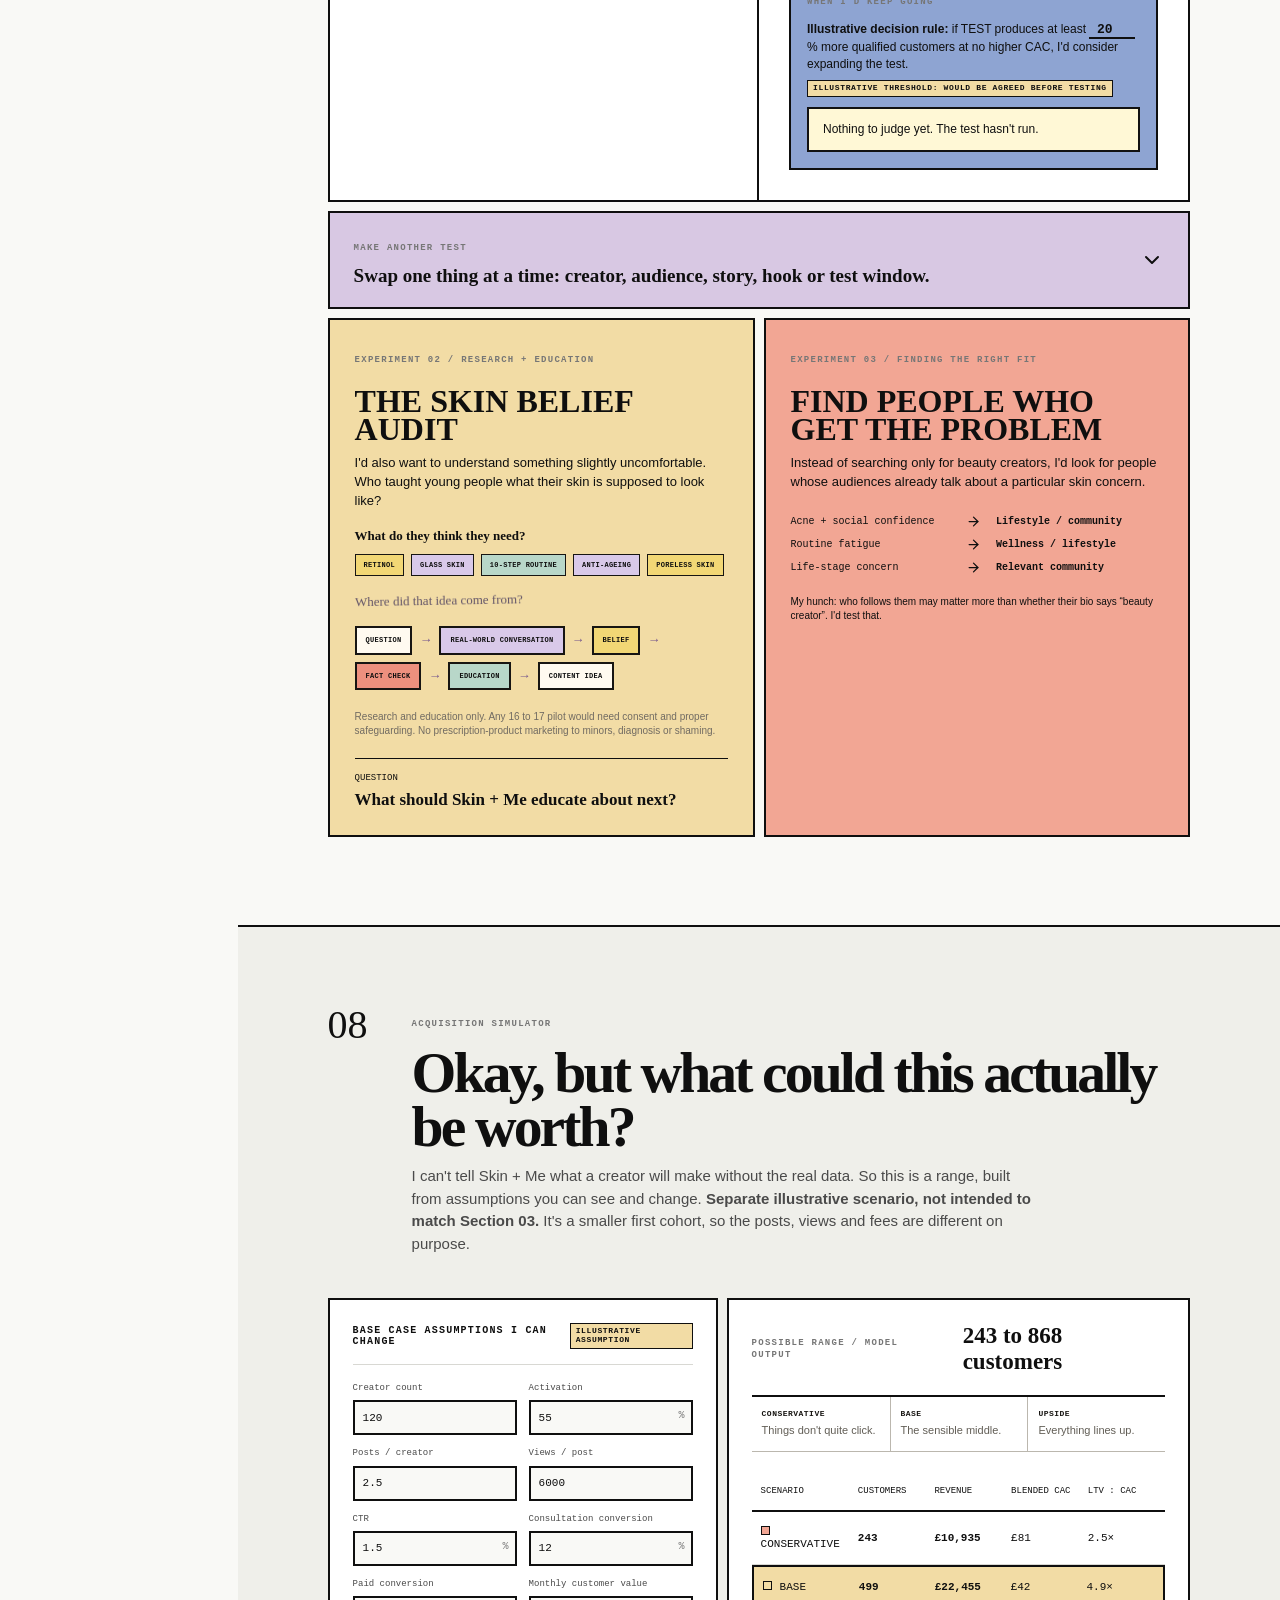
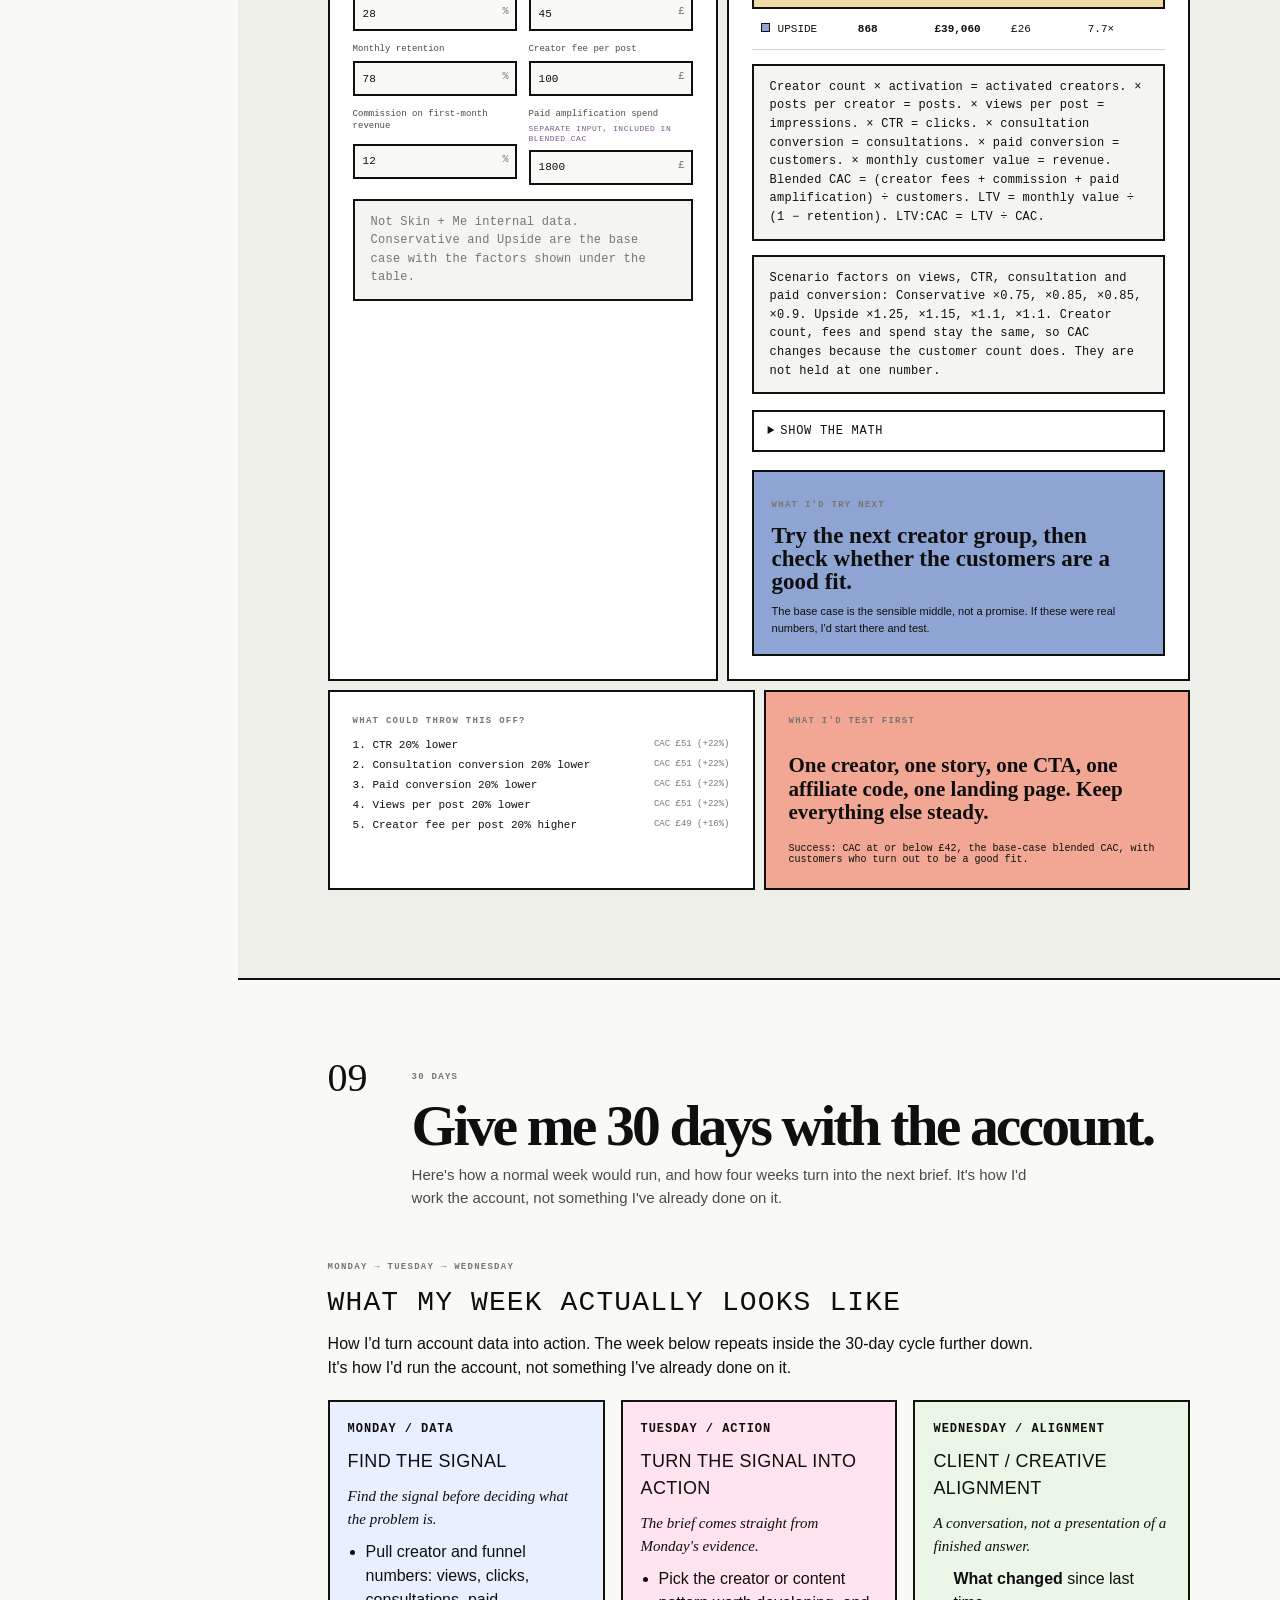
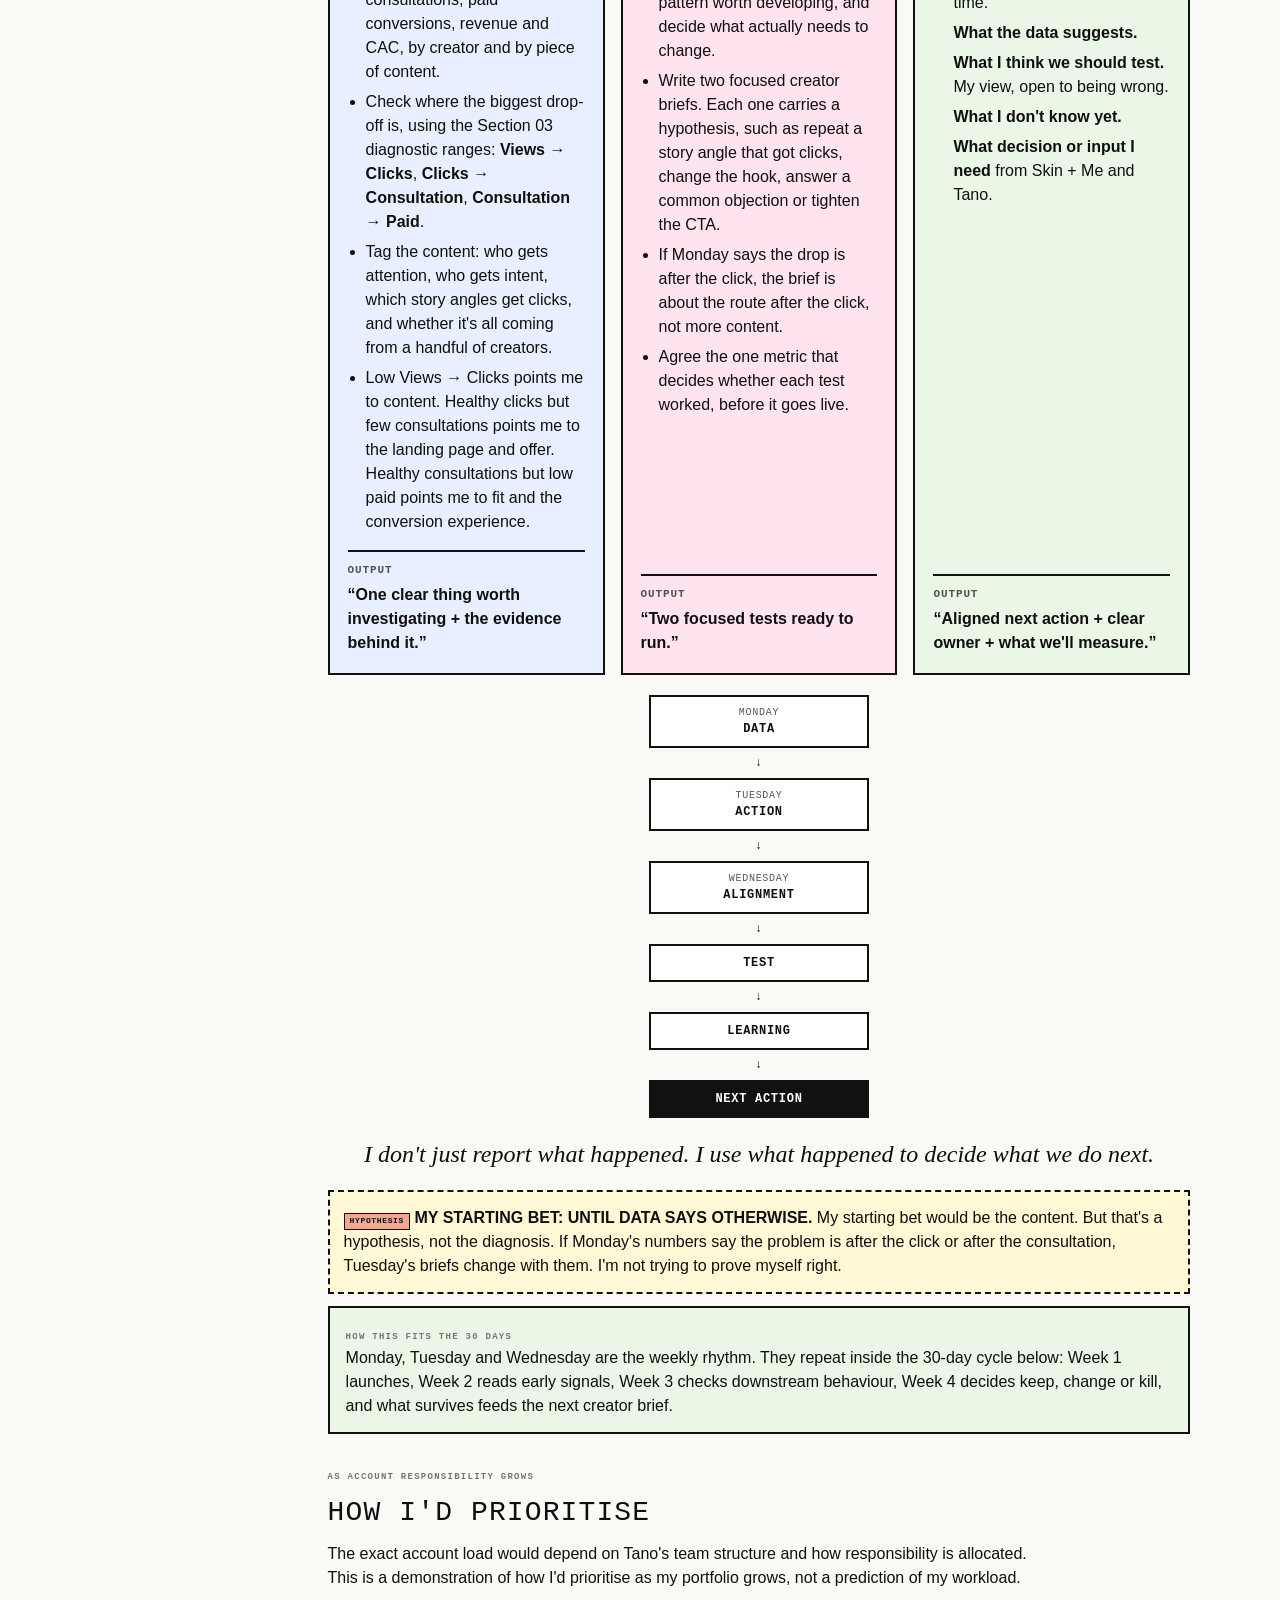
==== commit a107312a: "Made changes to index.html" ====
--- a/index.html
+++ b/index.html
@@ -806,7 +806,7 @@
                                 <path d="M5 12h14"></path>
                                 <path d="m12 5 7 7-7 7"></path>
                             </svg></button></div>
-<p class="scale-note"><span class="provenance provenance-public">PUBLIC FACT</span> 4,000+ ambassador posts in year one is about 333 a month (4,000 ÷ 12). <span class="provenance provenance-illustrative">ILLUSTRATIVE MONTHLY SCALE BASED ON 4,000+ POSTS IN YEAR ONE</span> The inputs below land on <b id="a-scale-posts">336</b> posts a month, so the model sits at that scale. It is not Skin + Me's current monthly output.</p>
+<p class="scale-note"><span class="provenance provenance-public">PUBLIC FACT</span> 4,000+ ambassador posts in year one is about 333 a month (4,000 ÷ 12). <span class="provenance provenance-illustrative">ILLUSTRATIVE MONTHLY SCALE BASED ON 4,000+ POSTS IN YEAR ONE</span> The inputs below land on <b id="a-scale-posts">360</b> posts a month, so the model sits at that scale. It is not Skin + Me's current monthly output.</p>
 <div class="diagnosis-grid">
 <div class="control-panel">
 <div class="panel-title"><span>INPUTS</span><svg xmlns="http://www.w3.org/2000/svg" width="16"
@@ -825,7 +825,7 @@
                                     <path d="M8 10v4"></path>
                                     <path d="M8 12H3"></path>
                                 </svg></div>
-<div class="fields-grid"><label class="field"><span>Creators sourced / month</span><div class="field-input"><input id="a-sourced" data-testid="a-sourced" type="number" min="0" step="1" value="280"></div></label><label class="field"><span>Creator activation rate</span><div class="field-input"><input id="a-activation" data-testid="a-activation" type="number" min="0" max="100" step="1" value="40"><em>%</em></div></label><label class="field"><span>Posts per activated creator / month</span><div class="field-input"><input id="a-ppc" data-testid="a-ppc" type="number" min="0" step="0.1" value="3"></div></label><label class="field"><span>Average views / post</span><div class="field-input"><input id="a-views" data-testid="a-views" type="number" min="0" step="1" value="5000"></div></label><label class="field"><span>CTR (views to clicks)</span><div class="field-input"><input id="a-ctr" data-testid="a-ctr" type="number" min="0" max="100" step="0.1" value="1.4"><em>%</em></div></label><label class="field"><span>Consultation-start rate (clicks)</span><div class="field-input"><input id="a-consult" data-testid="a-consult" type="number" min="0" max="100" step="0.1" value="12"><em>%</em></div></label><label class="field"><span>Consultation to paid</span><div class="field-input"><input id="a-paid" data-testid="a-paid" type="number" min="0" max="100" step="0.1" value="27"><em>%</em></div></label><label class="field"><span>Monthly customer value<small class="field-note">Illustrative assumption</small></span><div class="field-input"><input id="a-value" data-testid="a-value" type="number" min="0" step="1" value="45"><em>£</em></div></label><label class="field"><span>Monthly retention<small class="field-note">Used for LTV only</small></span><div class="field-input"><input id="a-retention" data-testid="a-retention" type="number" min="0" max="99" step="1" value="78"><em>%</em></div></label><label class="field"><span>Creator fee per post<small class="field-note">Illustrative assumption</small></span><div class="field-input"><input id="a-fee" data-testid="a-fee" type="number" min="0" step="1" value="100"><em>£</em></div></label><label class="field"><span>Commission on first-month revenue</span><div class="field-input"><input id="a-comm" data-testid="a-comm" type="number" min="0" max="100" step="0.1" value="12"><em>%</em></div></label><label class="field"><span>Paid amplification spend<small class="field-note">Separate input, included in blended CAC</small></span><div class="field-input"><input id="a-amp" data-testid="a-amp" type="number" min="0" step="1" value="1800"><em>£</em></div></label></div>
+<div class="fields-grid"><label class="field"><span>Creators sourced / month</span><div class="field-input"><input id="a-sourced" data-testid="a-sourced" type="number" min="0" step="1" value="300"></div></label><label class="field"><span>Creator activation rate</span><div class="field-input"><input id="a-activation" data-testid="a-activation" type="number" min="0" max="100" step="1" value="40"><em>%</em></div></label><label class="field"><span>Posts per activated creator / month</span><div class="field-input"><input id="a-ppc" data-testid="a-ppc" type="number" min="0" step="0.1" value="3"></div></label><label class="field"><span>Average views / post</span><div class="field-input"><input id="a-views" data-testid="a-views" type="number" min="0" step="1" value="5000"></div></label><label class="field"><span>CTR (views to clicks)</span><div class="field-input"><input id="a-ctr" data-testid="a-ctr" type="number" min="0" max="100" step="0.1" value="1.5"><em>%</em></div></label><label class="field"><span>Consultation-start rate (clicks)</span><div class="field-input"><input id="a-consult" data-testid="a-consult" type="number" min="0" max="100" step="0.1" value="12"><em>%</em></div></label><label class="field"><span>Consultation to paid</span><div class="field-input"><input id="a-paid" data-testid="a-paid" type="number" min="0" max="100" step="0.1" value="27"><em>%</em></div></label><label class="field"><span>Monthly customer value<small class="field-note">Illustrative assumption</small></span><div class="field-input"><input id="a-value" data-testid="a-value" type="number" min="0" step="1" value="45"><em>£</em></div></label><label class="field"><span>Monthly retention<small class="field-note">Used for LTV only</small></span><div class="field-input"><input id="a-retention" data-testid="a-retention" type="number" min="0" max="99" step="1" value="78"><em>%</em></div></label><label class="field"><span>Creator fee per post<small class="field-note">Illustrative assumption</small></span><div class="field-input"><input id="a-fee" data-testid="a-fee" type="number" min="0" step="1" value="150"><em>£</em></div></label><label class="field"><span>Commission on first-month revenue</span><div class="field-input"><input id="a-comm" data-testid="a-comm" type="number" min="0" max="100" step="0.1" value="12"><em>%</em></div></label><label class="field"><span>Paid amplification spend<small class="field-note">Separate input, included in blended CAC</small></span><div class="field-input"><input id="a-amp" data-testid="a-amp" type="number" min="0" step="1" value="1800"><em>£</em></div></label></div>
 <p class="form-footnote formula-note">Not Skin + Me internal data. Customers are whole people, and each stage is worked out from the rounded stage before it, so you can check any line with a calculator.</p>
 </div>
 <div class="diagnosis-output">
@@ -854,14 +854,14 @@
 <div class="economics-block" data-testid="growth-economics">
 <span class="eyebrow">THE MONEY / <span class="provenance provenance-model">MODEL OUTPUT</span></span>
 <dl class="economics-list">
-<div class=""><dt>Revenue<small>customers × monthly customer value (first month only)</small></dt><dd id="a-o-revenue">0</dd></div>
-<div class=""><dt>Creator fees<small>posts × creator fee per post</small></dt><dd id="a-o-fees">0</dd></div>
-<div class=""><dt>Commission<small>commission rate × revenue</small></dt><dd id="a-o-comm">0</dd></div>
-<div class=""><dt>Paid amplification<small>separate input</small></dt><dd id="a-o-amp">0</dd></div>
-<div class="economics-total"><dt>Total acquisition cost<small>fees + commission + paid amplification</small></dt><dd id="a-o-total">0</dd></div>
-<div class="economics-total"><dt>Blended CAC<small>total acquisition cost ÷ customers</small></dt><dd id="a-o-cac">0</dd></div>
-<div class=""><dt>LTV<small>monthly value ÷ (1 − monthly retention)</small></dt><dd id="a-o-ltv">0</dd></div>
-<div class="economics-total"><dt>LTV : CAC<small>LTV ÷ blended CAC</small></dt><dd id="a-o-ratio">0</dd></div>
+<div class="economics-row"><dt><span class="econ-label">REVENUE</span><span class="econ-formula">Customers × monthly customer value</span></dt><dd id="a-o-revenue">0</dd></div>
+<div class="economics-row"><dt><span class="econ-label">CREATOR FEES</span><span class="econ-formula">Posts × creator fee per post</span></dt><dd id="a-o-fees">0</dd></div>
+<div class="economics-row"><dt><span class="econ-label">COMMISSION</span><span class="econ-formula">Commission rate × revenue</span></dt><dd id="a-o-comm">0</dd></div>
+<div class="economics-row"><dt><span class="econ-label">PAID AMPLIFICATION</span><span class="econ-formula">Illustrative spend</span></dt><dd id="a-o-amp">0</dd></div>
+<div class="economics-row economics-total"><dt><span class="econ-label">TOTAL ACQUISITION COST</span><span class="econ-formula">Creator fees + commission + paid amplification</span></dt><dd id="a-o-total">0</dd></div>
+<div class="economics-row economics-total"><dt><span class="econ-label">BLENDED CAC</span><span class="econ-formula">Total acquisition cost ÷ customers</span></dt><dd id="a-o-cac">0</dd></div>
+<div class="economics-row"><dt><span class="econ-label">LTV</span><span class="econ-formula">Monthly customer value ÷ (1 − monthly retention)</span></dt><dd id="a-o-ltv">0</dd></div>
+<div class="economics-row economics-total"><dt><span class="econ-label">LTV:CAC</span><span class="econ-formula">LTV ÷ CAC</span></dt><dd id="a-o-ratio">0</dd></div>
 </dl>
 <p class="formula-note">LTV is deliberately simple: one monthly value and a steady retention rate. Real LTV would need real cohort data.</p>
 </div>
@@ -2537,6 +2537,16 @@
 <p class="rhythm-note"><span data-testid="provenance-hypothesis" class="provenance provenance-hypothesis">HYPOTHESIS</span> <b>MY STARTING BET: UNTIL DATA SAYS OTHERWISE.</b> My starting bet would be the content. But that's a hypothesis, not the diagnosis. If Monday's numbers say the problem is after the click or after the consultation, Tuesday's briefs change with them. I'm not trying to prove myself right.</p>
 <div class="rhythm-bridge"><span class="eyebrow">HOW THIS FITS THE 30 DAYS</span><p>Monday, Tuesday and Wednesday are the weekly rhythm. They repeat inside the 30-day cycle below: Week 1 launches, Week 2 reads early signals, Week 3 checks downstream behaviour, Week 4 decides keep, change or kill, and what survives feeds the next creator brief.</p></div>
 </div>
+<div class="priority-section" data-testid="account-prioritisation">
+<div class="rhythm-intro"><span class="eyebrow">AS ACCOUNT RESPONSIBILITY GROWS</span><h3 class="rhythm-title">HOW I'D PRIORITISE</h3><p>The exact account load would depend on Tano's team structure and how responsibility is allocated. This is a demonstration of how I'd prioritise as my portfolio grows, not a prediction of my workload.</p></div>
+<span class="eyebrow">HYPOTHETICAL ACCOUNT SITUATIONS, NOT ACTUAL TANO ACCOUNTS</span>
+<div class="priority-grid"><div class="priority-card"><span class="rhythm-day">GROW</span><strong>Strong signal</strong><p>Scale what is working.</p></div><div class="priority-card"><span class="rhythm-day">DIAGNOSE</span><strong>Performance is weakening</strong><p>Find where the funnel is breaking before acting.</p></div><div class="priority-card"><span class="rhythm-day">EXPERIMENT</span><strong>No clear winner</strong><p>Run a focused test.</p></div><div class="priority-card"><span class="rhythm-day">PROTECT</span><strong>An important account is showing risk</strong><p>Intervene early and align with the client.</p></div><div class="priority-card"><span class="rhythm-day">MAINTAIN</span><strong>Healthy and predictable</strong><p>Don't manufacture work. Monitor and protect performance.</p></div></div>
+<span class="eyebrow">HOW I'D DECIDE WHAT GETS MY TIME</span>
+<div class="priority-frame"><div class="priority-tier"><span class="rhythm-day">NOW</span><p>Requires immediate attention.</p></div><div class="priority-tier"><span class="rhythm-day">THIS WEEK</span><p>Meaningful action, but not urgent.</p></div><div class="priority-tier"><span class="rhythm-day">WATCH</span><p>Monitor before intervening.</p></div><div class="priority-tier"><span class="rhythm-day">DELEGATE</span><p>Important, but doesn't need my direct attention.</p></div></div>
+<p class="rhythm-note">This is about judgement: knowing what deserves attention, what can wait, when to escalate, and when not to create unnecessary work.</p>
+<div class="rhythm-bridge"><span class="eyebrow">HOW IT FITS THE MONDAY TO WEDNESDAY RHYTHM</span><p>I don't simply report performance. I use it to decide what matters, what to do, who needs to know, and what to test next.</p></div>
+<div class="rhythm-chain rhythm-chain-vertical priority-flow" aria-label="Monday, diagnose, prioritise, Tuesday, Wednesday, test, learning, next action"><div><strong>MONDAY</strong><small>What changed?</small></div><b aria-hidden="true">↓</b><div><strong>DIAGNOSE</strong><small>Where is the problem or opportunity?</small></div><b aria-hidden="true">↓</b><div><strong>PRIORITISE</strong><small>What deserves attention now?</small></div><b aria-hidden="true">↓</b><div><strong>TUESDAY</strong><small>What action or test should happen?</small></div><b aria-hidden="true">↓</b><div><strong>WEDNESDAY</strong><small>What needs to be aligned with the client and team?</small></div><b aria-hidden="true">↓</b><div><strong>TEST</strong></div><b aria-hidden="true">↓</b><div><strong>LEARNING</strong></div><b aria-hidden="true">↓</b><div class="rhythm-chain-next"><strong>NEXT ACTION</strong></div></div>
+</div>
 <div class="plan-grid">
 <div class="plan-week plan-yellow"><div class="plan-heading"><span>WEEK 1</span><strong>LAUNCH</strong></div><label class="plan-item"><input data-testid="plan-checkbox-launch-pick-pairings" type="checkbox"><span></span>Pick the creator and story pairings worth testing</label><label class="plan-item"><input data-testid="plan-checkbox-launch-write-briefs" type="checkbox"><span></span>Write focused briefs from Monday's findings</label><label class="plan-item"><input data-testid="plan-checkbox-launch-start-detail-test" type="checkbox"><span></span>Launch the first Detail vs declaration test</label><label class="plan-item"><input data-testid="plan-checkbox-launch-agree-rule" type="checkbox"><span></span>Agree the success rule before anything goes live</label></div>
 <div class="plan-week plan-lilac"><div class="plan-heading"><span>WEEK 2</span><strong>EARLY SIGNALS</strong></div><label class="plan-item"><input data-testid="plan-checkbox-signals-engagement" type="checkbox"><span></span>Check views, watch time, saves and shares</label><label class="plan-item"><input data-testid="plan-checkbox-signals-story-types" type="checkbox"><span></span>Compare story types</label><label class="plan-item"><input data-testid="plan-checkbox-signals-odd-numbers" type="checkbox"><span></span>Flag anything odd, without judging on clicks alone</label><label class="plan-item"><input data-testid="plan-checkbox-signals-creators" type="checkbox"><span></span>Ask the creators what they're seeing</label></div>
--- a/opening.css
+++ b/opening.css
@@ -1680,3 +1680,22 @@
 .rhythm-chain-vertical .rhythm-chain-next{background:#111;color:#fff}
 .rhythm-principle{font-family:Georgia,serif;font-style:italic;font-size:clamp(18px,2vw,24px);text-align:center;margin:18px 0}
 .rhythm-bridge{border:2px solid #111;background:#eaf7e6;padding:14px 16px;margin-top:12px}
+
+.economics-list{display:block}
+.economics-row{display:grid;grid-template-columns:minmax(0,1fr) auto;gap:4px 16px;align-items:baseline;padding:10px 0;border-bottom:1px dashed #bbb}
+.economics-row dt{display:flex;flex-direction:column;gap:3px;min-width:0}
+.econ-label{font-family:ui-monospace,Menlo,Consolas,monospace;font-size:12px;font-weight:700;letter-spacing:.06em}
+.econ-formula{font-size:13px;line-height:1.4;opacity:.75}
+.economics-row dd{margin:0;font-family:ui-monospace,Menlo,Consolas,monospace;font-size:18px;font-weight:700;text-align:right;white-space:nowrap}
+.economics-row.economics-total{border-bottom:2px solid #111}
+.priority-section{margin:28px 0}
+.priority-grid{display:grid;grid-template-columns:repeat(5,1fr);gap:12px;margin:10px 0 22px}
+.priority-frame{display:grid;grid-template-columns:repeat(4,1fr);gap:12px;margin:10px 0 16px}
+.priority-card,.priority-tier{border:2px solid #111;background:#fff;padding:14px;display:flex;flex-direction:column;gap:6px}
+.priority-card:nth-child(1){background:#eaf7e6}.priority-card:nth-child(2){background:#e8f0ff}.priority-card:nth-child(3){background:#fff8d6}.priority-card:nth-child(4){background:#ffe3ef}.priority-card:nth-child(5){background:#f4f4f0}
+.priority-tier:first-child{background:#111;color:#fff}
+.priority-card p,.priority-tier p{margin:0;line-height:1.45;font-size:14px}
+.priority-flow>div small{display:block;font-size:12px;opacity:.75;margin-top:2px}
+.priority-flow>div{min-width:260px}
+@media (max-width:1100px){.priority-grid{grid-template-columns:repeat(2,1fr)}.priority-frame{grid-template-columns:repeat(2,1fr)}}
+@media (max-width:760px){.priority-grid,.priority-frame{grid-template-columns:1fr}.economics-row dd{font-size:16px}.priority-flow>div{min-width:0;width:100%}}
